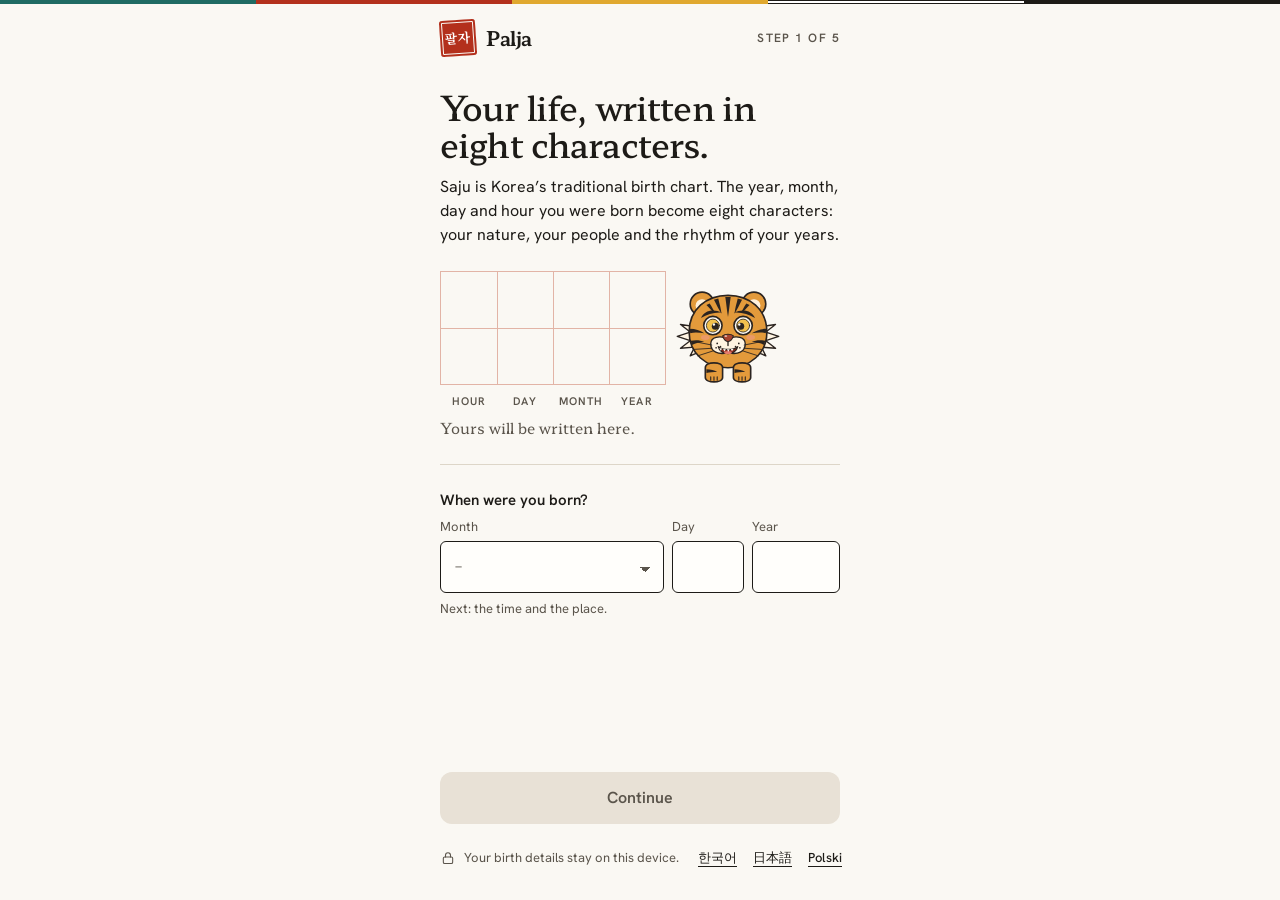
==== app/index.html @ 131ec595 "Build 23db8d4" ====
<!doctype html>
<html lang="en">
  <head>
    <meta charset="UTF-8" />
    <meta name="viewport" content="width=device-width, initial-scale=1.0, viewport-fit=cover" />
    <meta name="theme-color" content="#faf8f3" />
    <meta name="description" content="Your Korean four-pillar birth chart (사주), explained in plain words. Private: it never leaves your device." />
    <link rel="icon" type="image/svg+xml" href="/icon.svg" />
    <link rel="apple-touch-icon" href="/apple-touch-icon.png" />
    <link rel="manifest" href="/manifest.json" />
    <title>Palja</title>
    <script type="module" crossorigin src="/assets/app-F-wM61-y.js"></script>
    <link rel="modulepreload" crossorigin href="/assets/index-CtfxrRYP.js">
    <link rel="modulepreload" crossorigin href="/assets/textZoom-Qe_QjoWQ.js">
    <link rel="stylesheet" crossorigin href="/assets/index-C18VCjMV.css">
    <link rel="stylesheet" crossorigin href="/assets/textZoom-BVEE__nB.css">
  </head>
  <body>
    <div id="root"></div>
  </body>
</html>
---- assets/index-C18VCjMV.css ----
@font-face{font-family:Hahmlet Variable;font-style:normal;font-display:swap;font-weight:100 900;src:url(/assets/hahmlet-2-wght-normal-dvwkzWsk.woff2) format("woff2-variations");unicode-range:U+d723-d728,U+d72a-d733,U+d735-d748,U+d74a-d74f,U+d752-d753,U+d755-d757,U+d75a-d75f,U+d762-d764,U+d766-d768,U+d76a-d76b,U+d76d-d76f,U+d771-d787,U+d789-d78b,U+d78d-d78f,U+d791-d797,U+d79a,U+d79c,U+d79e-d7a3,U+f900-f909,U+f90b-f92e}@font-face{font-family:Hahmlet Variable;font-style:normal;font-display:swap;font-weight:100 900;src:url(/assets/hahmlet-3-wght-normal-DerNkb9i.woff2) format("woff2-variations");unicode-range:U+d679-d68b,U+d68e-d69e,U+d6a0,U+d6a2-d6a7,U+d6a9-d6c3,U+d6c6-d6c7,U+d6c9-d6cb,U+d6cd-d6d3,U+d6d5-d6d6,U+d6d8-d6e3,U+d6e5-d6e7,U+d6e9-d6fb,U+d6fd-d717,U+d719-d71f,U+d721-d722}@font-face{font-family:Hahmlet Variable;font-style:normal;font-display:swap;font-weight:100 900;src:url(/assets/hahmlet-4-wght-normal-BKp5SRSY.woff2) format("woff2-variations");unicode-range:U+d5bc-d5c7,U+d5ca-d5cb,U+d5cd-d5cf,U+d5d1-d5d7,U+d5d9-d5da,U+d5dc,U+d5de-d5e3,U+d5e6-d5e7,U+d5e9-d5eb,U+d5ed-d5f6,U+d5f8,U+d5fa-d5ff,U+d602-d603,U+d605-d607,U+d609-d60f,U+d612-d613,U+d616-d61b,U+d61d-d637,U+d63a-d63b,U+d63d-d63f,U+d641-d647,U+d64a-d64c,U+d64e-d653,U+d656-d657,U+d659-d65b,U+d65d-d666,U+d668,U+d66a-d678}@font-face{font-family:Hahmlet Variable;font-style:normal;font-display:swap;font-weight:100 900;src:url(/assets/hahmlet-5-wght-normal-BYKsVG4a.woff2) format("woff2-variations");unicode-range:U+d507,U+d509-d50b,U+d50d-d513,U+d515-d53b,U+d53e-d53f,U+d541-d543,U+d545-d54c,U+d54e,U+d550,U+d552-d557,U+d55a-d55b,U+d55d-d55f,U+d561-d564,U+d566-d567,U+d56a,U+d56c,U+d56e-d573,U+d576-d577,U+d579-d583,U+d585-d586,U+d58a-d5a4,U+d5a6-d5bb}@font-face{font-family:Hahmlet Variable;font-style:normal;font-display:swap;font-weight:100 900;src:url(/assets/hahmlet-6-wght-normal-T-2DT_xF.woff2) format("woff2-variations");unicode-range:U+d464-d477,U+d47a-d47b,U+d47d-d47f,U+d481-d487,U+d489-d48a,U+d48c,U+d48e-d4e7,U+d4e9-d503,U+d505-d506}@font-face{font-family:Hahmlet Variable;font-style:normal;font-display:swap;font-weight:100 900;src:url(/assets/hahmlet-7-wght-normal-BNYW21md.woff2) format("woff2-variations");unicode-range:U+d3bf-d3c7,U+d3ca-d3cf,U+d3d1-d3eb,U+d3ee-d3ef,U+d3f1-d3f3,U+d3f5-d3fb,U+d3fd-d400,U+d402-d45b,U+d45d-d463}@font-face{font-family:Hahmlet Variable;font-style:normal;font-display:swap;font-weight:100 900;src:url(/assets/hahmlet-8-wght-normal-D4p2pwwk.woff2) format("woff2-variations");unicode-range:U+d2ff,U+d302-d304,U+d306-d30b,U+d30f,U+d311-d313,U+d315-d31b,U+d31e,U+d322-d324,U+d326-d327,U+d32a-d32b,U+d32d-d32f,U+d331-d337,U+d339-d33c,U+d33e-d37b,U+d37e-d37f,U+d381-d383,U+d385-d38b,U+d38e-d390,U+d392-d397,U+d39a-d39b,U+d39d-d39f,U+d3a1-d3a7,U+d3a9-d3aa,U+d3ac,U+d3ae-d3b3,U+d3b5-d3b7,U+d3b9-d3bb,U+d3bd-d3be}@font-face{font-family:Hahmlet Variable;font-style:normal;font-display:swap;font-weight:100 900;src:url(/assets/hahmlet-9-wght-normal-k_Z3DCe7.woff2) format("woff2-variations");unicode-range:U+d257-d27f,U+d281-d29b,U+d29d-d29f,U+d2a1-d2ab,U+d2ad-d2b7,U+d2ba-d2bb,U+d2bd-d2bf,U+d2c1-d2c7,U+d2c9-d2ef,U+d2f2-d2f3,U+d2f5-d2f7,U+d2f9-d2fe}@font-face{font-family:Hahmlet Variable;font-style:normal;font-display:swap;font-weight:100 900;src:url(/assets/hahmlet-10-wght-normal-ByguBLXH.woff2) format("woff2-variations");unicode-range:U+d1b4,U+d1b6-d1f3,U+d1f5-d22b,U+d22e-d22f,U+d231-d233,U+d235-d23b,U+d23d-d240,U+d242-d256}@font-face{font-family:Hahmlet Variable;font-style:normal;font-display:swap;font-weight:100 900;src:url(/assets/hahmlet-11-wght-normal-CjEj-vQC.woff2) format("woff2-variations");unicode-range:U+d105-d12f,U+d132-d133,U+d135-d137,U+d139-d13f,U+d141-d142,U+d144,U+d146-d14b,U+d14e-d14f,U+d151-d153,U+d155-d15b,U+d15e-d187,U+d189-d19f,U+d1a2-d1a3,U+d1a5-d1a7,U+d1a9-d1af,U+d1b2-d1b3}@font-face{font-family:Hahmlet Variable;font-style:normal;font-display:swap;font-weight:100 900;src:url(/assets/hahmlet-12-wght-normal-CMdc4vuV.woff2) format("woff2-variations");unicode-range:U+d04b-d04f,U+d051-d057,U+d059-d06b,U+d06d-d06f,U+d071-d073,U+d075-d07b,U+d07e-d0a3,U+d0a6-d0a7,U+d0a9-d0ab,U+d0ad-d0b3,U+d0b6,U+d0b8,U+d0ba-d0bf,U+d0c2-d0c3,U+d0c5-d0c7,U+d0c9-d0cf,U+d0d2,U+d0d6-d0db,U+d0de-d0df,U+d0e1-d0e3,U+d0e5-d0eb,U+d0ee-d0f0,U+d0f2-d104}@font-face{font-family:Hahmlet Variable;font-style:normal;font-display:swap;font-weight:100 900;src:url(/assets/hahmlet-13-wght-normal-DNAnLK2c.woff2) format("woff2-variations");unicode-range:U+cfa2-cfc3,U+cfc5-cfdf,U+cfe2-cfe3,U+cfe5-cfe7,U+cfe9-cff4,U+cff6-cffb,U+cffd-cfff,U+d001-d003,U+d005-d017,U+d019-d033,U+d036-d037,U+d039-d03b,U+d03d-d04a}@font-face{font-family:Hahmlet Variable;font-style:normal;font-display:swap;font-weight:100 900;src:url(/assets/hahmlet-14-wght-normal-EjstiYC_.woff2) format("woff2-variations");unicode-range:U+cef0-cef3,U+cef6,U+cef9-ceff,U+cf01-cf03,U+cf05-cf07,U+cf09-cf0f,U+cf11-cf12,U+cf14-cf1b,U+cf1d-cf1f,U+cf21-cf2f,U+cf31-cf53,U+cf56-cf57,U+cf59-cf5b,U+cf5d-cf63,U+cf66,U+cf68,U+cf6a-cf6f,U+cf71-cf84,U+cf86-cf8b,U+cf8d-cfa1}@font-face{font-family:Hahmlet Variable;font-style:normal;font-display:swap;font-weight:100 900;src:url(/assets/hahmlet-15-wght-normal-DP61H6Zq.woff2) format("woff2-variations");unicode-range:U+ce3c-ce57,U+ce5a-ce5b,U+ce5d-ce5f,U+ce61-ce67,U+ce6a,U+ce6c,U+ce6e-ce73,U+ce76-ce77,U+ce79-ce7b,U+ce7d-ce83,U+ce85-ce88,U+ce8a-ce8f,U+ce91-ce93,U+ce95-ce97,U+ce99-ce9f,U+cea2,U+cea4-ceab,U+cead-cee3,U+cee6-cee7,U+cee9-ceeb,U+ceed-ceef}@font-face{font-family:Hahmlet Variable;font-style:normal;font-display:swap;font-weight:100 900;src:url(/assets/hahmlet-16-wght-normal-CrYYoKYs.woff2) format("woff2-variations");unicode-range:U+cd92-cd93,U+cd96-cd97,U+cd99-cd9b,U+cd9d-cda3,U+cda6-cda8,U+cdaa-cdaf,U+cdb1-cdc3,U+cdc5-cdcb,U+cdcd-cde7,U+cde9-ce03,U+ce05-ce1f,U+ce22-ce34,U+ce36-ce3b}@font-face{font-family:Hahmlet Variable;font-style:normal;font-display:swap;font-weight:100 900;src:url(/assets/hahmlet-17-wght-normal-q_-CKcx6.woff2) format("woff2-variations");unicode-range:U+ccef-cd07,U+cd0a-cd0b,U+cd0d-cd1a,U+cd1c,U+cd1e-cd2b,U+cd2d-cd5b,U+cd5d-cd77,U+cd79-cd91}@font-face{font-family:Hahmlet Variable;font-style:normal;font-display:swap;font-weight:100 900;src:url(/assets/hahmlet-18-wght-normal-BLCbfjIf.woff2) format("woff2-variations");unicode-range:U+cc3f-cc43,U+cc46-cc47,U+cc49-cc4b,U+cc4d-cc53,U+cc55-cc58,U+cc5a-cc5f,U+cc61-cc97,U+cc9a-cc9b,U+cc9d-cc9f,U+cca1-cca7,U+ccaa,U+ccac,U+ccae-ccb3,U+ccb6-ccb7,U+ccb9-ccbb,U+ccbd-cccf,U+ccd1-cce3,U+cce5-ccee}@font-face{font-family:Hahmlet Variable;font-style:normal;font-display:swap;font-weight:100 900;src:url(/assets/hahmlet-19-wght-normal-DNss3m_s.woff2) format("woff2-variations");unicode-range:U+cb91-cbd3,U+cbd5-cbe3,U+cbe5-cc0b,U+cc0e-cc0f,U+cc11-cc13,U+cc15-cc1b,U+cc1d-cc20,U+cc23-cc27,U+cc2a-cc2b,U+cc2d,U+cc2f,U+cc31-cc37,U+cc3a,U+cc3c}@font-face{font-family:Hahmlet Variable;font-style:normal;font-display:swap;font-weight:100 900;src:url(/assets/hahmlet-20-wght-normal-BoeyyDt5.woff2) format("woff2-variations");unicode-range:U+caf4-cb47,U+cb4a-cb90}@font-face{font-family:Hahmlet Variable;font-style:normal;font-display:swap;font-weight:100 900;src:url(/assets/hahmlet-21-wght-normal-BmuxceT0.woff2) format("woff2-variations");unicode-range:U+ca4a-ca4b,U+ca4e-ca4f,U+ca51-ca53,U+ca55-ca5b,U+ca5d-ca60,U+ca62-ca83,U+ca85-cabb,U+cabe-cabf,U+cac1-cac3,U+cac5-cacb,U+cacd-cad0,U+cad2,U+cad4-cad8,U+cada-caf3}@font-face{font-family:Hahmlet Variable;font-style:normal;font-display:swap;font-weight:100 900;src:url(/assets/hahmlet-22-wght-normal-DK2iRHut.woff2) format("woff2-variations");unicode-range:U+c996-c997,U+c99a-c99c,U+c99e-c9bf,U+c9c2-c9c3,U+c9c5-c9c7,U+c9c9-c9cf,U+c9d2,U+c9d4,U+c9d7-c9d8,U+c9db,U+c9de-c9df,U+c9e1-c9e3,U+c9e5-c9e6,U+c9e8-c9eb,U+c9ee-c9f0,U+c9f2-c9f7,U+c9f9-ca0b,U+ca0d-ca28,U+ca2a-ca49}@font-face{font-family:Hahmlet Variable;font-style:normal;font-display:swap;font-weight:100 900;src:url(/assets/hahmlet-23-wght-normal-BndvK2bW.woff2) format("woff2-variations");unicode-range:U+c8e9-c8f4,U+c8f6-c8fb,U+c8fe-c8ff,U+c901-c903,U+c905-c90b,U+c90e-c910,U+c912-c917,U+c919-c92b,U+c92d-c94f,U+c951-c953,U+c955-c96b,U+c96d-c973,U+c975-c987,U+c98a-c98b,U+c98d-c98f,U+c991-c995}@font-face{font-family:Hahmlet Variable;font-style:normal;font-display:swap;font-weight:100 900;src:url(/assets/hahmlet-24-wght-normal-BQ8epJJo.woff2) format("woff2-variations");unicode-range:U+c841-c84b,U+c84d-c86f,U+c872-c873,U+c875-c877,U+c879-c87f,U+c882-c884,U+c887-c88a,U+c88d-c8c3,U+c8c5-c8df,U+c8e1-c8e8}@font-face{font-family:Hahmlet Variable;font-style:normal;font-display:swap;font-weight:100 900;src:url(/assets/hahmlet-25-wght-normal-CNAf6qbj.woff2) format("woff2-variations");unicode-range:U+c779-c77b,U+c77e-c782,U+c786,U+c78b,U+c78d,U+c78f,U+c792-c793,U+c795,U+c797,U+c799-c79f,U+c7a2,U+c7a7-c7ab,U+c7ae-c7bb,U+c7bd-c7c0,U+c7c2-c7c7,U+c7c9-c7dc,U+c7de-c7ff,U+c802-c803,U+c805-c807,U+c809,U+c80b-c80f,U+c812,U+c814,U+c817-c81b,U+c81e-c81f,U+c821-c823,U+c825-c82e,U+c830-c837,U+c839-c83b,U+c83d-c840}@font-face{font-family:Hahmlet Variable;font-style:normal;font-display:swap;font-weight:100 900;src:url(/assets/hahmlet-26-wght-normal-CSA0MQ0M.woff2) format("woff2-variations");unicode-range:U+c6bb-c6bf,U+c6c2,U+c6c4,U+c6c6-c6cb,U+c6ce-c6cf,U+c6d1-c6d3,U+c6d5-c6db,U+c6dd-c6df,U+c6e1-c6e7,U+c6e9-c6eb,U+c6ed-c6ef,U+c6f1-c6f8,U+c6fa-c703,U+c705-c707,U+c709-c70b,U+c70d-c716,U+c718,U+c71a-c71f,U+c722-c723,U+c725-c727,U+c729-c734,U+c736-c73b,U+c73e-c73f,U+c741-c743,U+c745-c74b,U+c74e-c750,U+c752-c757,U+c759-c773,U+c776-c777}@font-face{font-family:Hahmlet Variable;font-style:normal;font-display:swap;font-weight:100 900;src:url(/assets/hahmlet-27-wght-normal-e6T0NXEY.woff2) format("woff2-variations");unicode-range:U+c5f5-c5fb,U+c5fe,U+c602-c605,U+c607,U+c609-c60f,U+c611-c61a,U+c61c-c623,U+c626-c627,U+c629-c62b,U+c62d,U+c62f-c632,U+c636,U+c638,U+c63a-c63f,U+c642-c643,U+c645-c647,U+c649-c652,U+c656-c65b,U+c65d-c65f,U+c661-c663,U+c665-c677,U+c679-c67b,U+c67d-c693,U+c696-c697,U+c699-c69b,U+c69d-c6a3,U+c6a6,U+c6a8,U+c6aa-c6af,U+c6b2-c6b3,U+c6b5-c6b7,U+c6b9-c6ba}@font-face{font-family:Hahmlet Variable;font-style:normal;font-display:swap;font-weight:100 900;src:url(/assets/hahmlet-28-wght-normal-N0hS2Rna.woff2) format("woff2-variations");unicode-range:U+c517-c527,U+c52a-c52b,U+c52d-c52f,U+c531-c538,U+c53a,U+c53c,U+c53e-c543,U+c546-c547,U+c54b,U+c54d-c552,U+c556,U+c55a-c55b,U+c55d,U+c55f,U+c562-c563,U+c565-c567,U+c569-c56f,U+c572,U+c574,U+c576-c57b,U+c57e-c57f,U+c581-c583,U+c585-c586,U+c588-c58b,U+c58e,U+c590,U+c592-c596,U+c599-c5b3,U+c5b6-c5b7,U+c5ba,U+c5be-c5c3,U+c5ca-c5cb,U+c5cd,U+c5cf,U+c5d2-c5d3,U+c5d5-c5d7,U+c5d9-c5df,U+c5e1-c5e2,U+c5e4,U+c5e6-c5eb,U+c5ef,U+c5f1-c5f3}@font-face{font-family:Hahmlet Variable;font-style:normal;font-display:swap;font-weight:100 900;src:url(/assets/hahmlet-29-wght-normal-DylLelti.woff2) format("woff2-variations");unicode-range:U+c475-c4ef,U+c4f2-c4f3,U+c4f5-c4f7,U+c4f9-c4ff,U+c502-c50b,U+c50d-c516}@font-face{font-family:Hahmlet Variable;font-style:normal;font-display:swap;font-weight:100 900;src:url(/assets/hahmlet-30-wght-normal-BrB5DUXj.woff2) format("woff2-variations");unicode-range:U+c3d0-c3d7,U+c3da-c3db,U+c3dd-c3de,U+c3e1-c3ec,U+c3ee-c3f3,U+c3f5-c42b,U+c42d-c463,U+c466-c474}@font-face{font-family:Hahmlet Variable;font-style:normal;font-display:swap;font-weight:100 900;src:url(/assets/hahmlet-31-wght-normal-Bg0yKvEj.woff2) format("woff2-variations");unicode-range:U+c32b-c367,U+c36a-c36b,U+c36d-c36f,U+c371-c377,U+c37a-c37b,U+c37e-c383,U+c385-c387,U+c389-c3cf}@font-face{font-family:Hahmlet Variable;font-style:normal;font-display:swap;font-weight:100 900;src:url(/assets/hahmlet-32-wght-normal-b2_WM187.woff2) format("woff2-variations");unicode-range:U+c26a-c26b,U+c26d-c26f,U+c271-c273,U+c275-c27b,U+c27e-c287,U+c289-c28f,U+c291-c297,U+c299-c29a,U+c29c-c2a3,U+c2a5-c2a7,U+c2a9-c2ab,U+c2ad-c2b3,U+c2b6,U+c2b8,U+c2ba-c2bb,U+c2bd-c2db,U+c2de-c2df,U+c2e1-c2e2,U+c2e5-c2ea,U+c2ee,U+c2f0,U+c2f2-c2f5,U+c2f7,U+c2fa-c2fb,U+c2fd-c2ff,U+c301-c307,U+c309-c30c,U+c30e-c312,U+c315-c323,U+c325-c328,U+c32a}@font-face{font-family:Hahmlet Variable;font-style:normal;font-display:swap;font-weight:100 900;src:url(/assets/hahmlet-33-wght-normal-BIv3pFrf.woff2) format("woff2-variations");unicode-range:U+c1bc-c1c3,U+c1c5-c1df,U+c1e1-c1fb,U+c1fd-c203,U+c205-c20c,U+c20e,U+c210-c217,U+c21a-c21b,U+c21d-c21e,U+c221-c227,U+c229-c22a,U+c22c,U+c22e,U+c230,U+c233-c24f,U+c251-c257,U+c259-c269}@font-face{font-family:Hahmlet Variable;font-style:normal;font-display:swap;font-weight:100 900;src:url(/assets/hahmlet-34-wght-normal-zZwlEyRN.woff2) format("woff2-variations");unicode-range:U+c101-c11b,U+c11f,U+c121-c123,U+c125-c12b,U+c12e,U+c132-c137,U+c13a-c13b,U+c13d-c13f,U+c141-c147,U+c14a,U+c14c-c153,U+c155-c157,U+c159-c15b,U+c15d-c166,U+c169-c16f,U+c171-c177,U+c179-c18b,U+c18e-c18f,U+c191-c193,U+c195-c19b,U+c19d-c19e,U+c1a0,U+c1a2-c1a4,U+c1a6-c1bb}@font-face{font-family:Hahmlet Variable;font-style:normal;font-display:swap;font-weight:100 900;src:url(/assets/hahmlet-35-wght-normal-BJ5oj5Ee.woff2) format("woff2-variations");unicode-range:U+c049-c057,U+c059-c05b,U+c05d-c05f,U+c061-c067,U+c069-c08f,U+c091-c0ab,U+c0ae-c0af,U+c0b1-c0b3,U+c0b5,U+c0b7-c0bb,U+c0be,U+c0c2-c0c7,U+c0ca-c0cb,U+c0cd-c0cf,U+c0d1-c0d7,U+c0d9-c0da,U+c0dc,U+c0de-c0e3,U+c0e5-c0eb,U+c0ed-c0f3,U+c0f6,U+c0f8,U+c0fa-c0ff}@font-face{font-family:Hahmlet Variable;font-style:normal;font-display:swap;font-weight:100 900;src:url(/assets/hahmlet-36-wght-normal-B3AtvpEN.woff2) format("woff2-variations");unicode-range:U+bfa7-bfaf,U+bfb1-bfc4,U+bfc6-bfcb,U+bfce-bfcf,U+bfd1-bfd3,U+bfd5-bfdb,U+bfdd-c048}@font-face{font-family:Hahmlet Variable;font-style:normal;font-display:swap;font-weight:100 900;src:url(/assets/hahmlet-37-wght-normal-l-dyPZZv.woff2) format("woff2-variations");unicode-range:U+bf07,U+bf09-bf3f,U+bf41-bf4f,U+bf52-bf54,U+bf56-bfa6}@font-face{font-family:Hahmlet Variable;font-style:normal;font-display:swap;font-weight:100 900;src:url(/assets/hahmlet-38-wght-normal-Dwkcn5Cp.woff2) format("woff2-variations");unicode-range:U+be56,U+be58,U+be5c-be5f,U+be62-be63,U+be65-be67,U+be69-be74,U+be76-be7b,U+be7e-be7f,U+be81-be8e,U+be90,U+be92-bea7,U+bea9-becf,U+bed2-bed3,U+bed5-bed6,U+bed9-bee3,U+bee6-bf06}@font-face{font-family:Hahmlet Variable;font-style:normal;font-display:swap;font-weight:100 900;src:url(/assets/hahmlet-39-wght-normal-CGkgidyS.woff2) format("woff2-variations");unicode-range:U+bdb0-bdd3,U+bdd5-bdef,U+bdf1-be0b,U+be0d-be0f,U+be11-be13,U+be15-be43,U+be46-be47,U+be49-be4b,U+be4d-be53}@font-face{font-family:Hahmlet Variable;font-style:normal;font-display:swap;font-weight:100 900;src:url(/assets/hahmlet-40-wght-normal-BAqIE5B7.woff2) format("woff2-variations");unicode-range:U+bd03,U+bd06,U+bd08,U+bd0a-bd0f,U+bd11-bd22,U+bd25-bd47,U+bd49-bd58,U+bd5a-bd7f,U+bd82-bd83,U+bd85-bd87,U+bd8a-bd8f,U+bd91-bd92,U+bd94,U+bd96-bd98,U+bd9a-bdaf}@font-face{font-family:Hahmlet Variable;font-style:normal;font-display:swap;font-weight:100 900;src:url(/assets/hahmlet-41-wght-normal-YYDavDas.woff2) format("woff2-variations");unicode-range:U+bc4e-bc83,U+bc86-bc87,U+bc89-bc8b,U+bc8d-bc93,U+bc96,U+bc98,U+bc9b-bc9f,U+bca2-bca3,U+bca5-bca7,U+bca9-bcb2,U+bcb4-bcbb,U+bcbe-bcbf,U+bcc1-bcc3,U+bcc5-bccc,U+bcce-bcd0,U+bcd2-bcd4,U+bcd6-bcf3,U+bcf7,U+bcf9-bcfb,U+bcfd-bd02}@font-face{font-family:Hahmlet Variable;font-style:normal;font-display:swap;font-weight:100 900;src:url(/assets/hahmlet-42-wght-normal-CGUNtRdl.woff2) format("woff2-variations");unicode-range:U+bb90-bba3,U+bba5-bbab,U+bbad-bbbf,U+bbc1-bbf7,U+bbfa-bbfb,U+bbfd-bbfe,U+bc01-bc07,U+bc09-bc0a,U+bc0e,U+bc10,U+bc12-bc13,U+bc17,U+bc19-bc1a,U+bc1e,U+bc20-bc23,U+bc26,U+bc28,U+bc2a-bc2c,U+bc2e-bc2f,U+bc32-bc33,U+bc35-bc37,U+bc39-bc3f,U+bc41-bc42,U+bc44,U+bc46-bc48,U+bc4a-bc4d}@font-face{font-family:Hahmlet Variable;font-style:normal;font-display:swap;font-weight:100 900;src:url(/assets/hahmlet-43-wght-normal-BMDozne9.woff2) format("woff2-variations");unicode-range:U+bae6-bafb,U+bafd-bb17,U+bb19-bb33,U+bb37,U+bb39-bb3a,U+bb3d-bb43,U+bb45-bb46,U+bb48,U+bb4a-bb4f,U+bb51-bb53,U+bb55-bb57,U+bb59-bb62,U+bb64-bb8f}@font-face{font-family:Hahmlet Variable;font-style:normal;font-display:swap;font-weight:100 900;src:url(/assets/hahmlet-44-wght-normal-DzYH5GfT.woff2) format("woff2-variations");unicode-range:U+ba30-ba37,U+ba3a-ba3b,U+ba3d-ba3f,U+ba41-ba47,U+ba49-ba4a,U+ba4c,U+ba4e-ba53,U+ba56-ba57,U+ba59-ba5b,U+ba5d-ba63,U+ba65-ba66,U+ba68-ba6f,U+ba71-ba73,U+ba75-ba77,U+ba79-ba84,U+ba86,U+ba88-baa7,U+baaa,U+baad-baaf,U+bab1-bab7,U+baba,U+babc,U+babe-bae5}@font-face{font-family:Hahmlet Variable;font-style:normal;font-display:swap;font-weight:100 900;src:url(/assets/hahmlet-45-wght-normal-DG7HikrP.woff2) format("woff2-variations");unicode-range:U+b96e-b973,U+b976-b977,U+b979-b97b,U+b97d-b983,U+b986,U+b988,U+b98a-b98d,U+b98f-b9ab,U+b9ae-b9af,U+b9b1-b9b3,U+b9b5-b9bb,U+b9be,U+b9c0,U+b9c2-b9c7,U+b9ca-b9cb,U+b9cd,U+b9d2-b9d7,U+b9da,U+b9dc,U+b9df-b9e0,U+b9e2,U+b9e6-b9e7,U+b9e9-b9f3,U+b9f6,U+b9f8,U+b9fb-ba2f}@font-face{font-family:Hahmlet Variable;font-style:normal;font-display:swap;font-weight:100 900;src:url(/assets/hahmlet-46-wght-normal-DHGnex_8.woff2) format("woff2-variations");unicode-range:U+b8bf-b8cb,U+b8cd-b8e0,U+b8e2-b8e7,U+b8ea-b8eb,U+b8ed-b8ef,U+b8f1-b8f7,U+b8fa,U+b8fc,U+b8fe-b903,U+b905-b917,U+b919-b91f,U+b921-b93b,U+b93d-b957,U+b95a-b95b,U+b95d-b95f,U+b961-b967,U+b969-b96c}@font-face{font-family:Hahmlet Variable;font-style:normal;font-display:swap;font-weight:100 900;src:url(/assets/hahmlet-47-wght-normal-BKmuK3ka.woff2) format("woff2-variations");unicode-range:U+b80d-b80f,U+b811-b817,U+b81a,U+b81c-b823,U+b826-b827,U+b829-b82b,U+b82d-b833,U+b836,U+b83a-b83f,U+b841-b85b,U+b85e-b85f,U+b861-b863,U+b865-b86b,U+b86e,U+b870,U+b872-b8af,U+b8b1-b8be}@font-face{font-family:Hahmlet Variable;font-style:normal;font-display:swap;font-weight:100 900;src:url(/assets/hahmlet-48-wght-normal-w3rH95Sa.woff2) format("woff2-variations");unicode-range:U+b74d-b75f,U+b761-b763,U+b765-b774,U+b776-b77b,U+b77e-b77f,U+b781-b783,U+b785-b78b,U+b78e,U+b792-b796,U+b79a-b79b,U+b79d-b7a7,U+b7aa,U+b7ae-b7b3,U+b7b6-b7c8,U+b7ca-b7eb,U+b7ee-b7ef,U+b7f1-b7f3,U+b7f5-b7fb,U+b7fe,U+b802-b806,U+b80a-b80b}@font-face{font-family:Hahmlet Variable;font-style:normal;font-display:swap;font-weight:100 900;src:url(/assets/hahmlet-49-wght-normal-428PZnSa.woff2) format("woff2-variations");unicode-range:U+b6a7-b6aa,U+b6ac-b6b0,U+b6b2-b6ef,U+b6f1-b727,U+b72a-b72b,U+b72d-b72e,U+b731-b737,U+b739-b73a,U+b73c-b743,U+b745-b74c}@font-face{font-family:Hahmlet Variable;font-style:normal;font-display:swap;font-weight:100 900;src:url(/assets/hahmlet-50-wght-normal-gSQxxw0I.woff2) format("woff2-variations");unicode-range:U+b605-b60f,U+b612-b617,U+b619-b624,U+b626-b69b,U+b69e-b6a3,U+b6a5-b6a6}@font-face{font-family:Hahmlet Variable;font-style:normal;font-display:swap;font-weight:100 900;src:url(/assets/hahmlet-51-wght-normal-BG1P9LkE.woff2) format("woff2-variations");unicode-range:U+b55f,U+b562-b583,U+b585-b59f,U+b5a2-b5a3,U+b5a5-b5a7,U+b5a9-b5b2,U+b5b5-b5ba,U+b5bd-b604}@font-face{font-family:Hahmlet Variable;font-style:normal;font-display:swap;font-weight:100 900;src:url(/assets/hahmlet-52-wght-normal-DcVIWChE.woff2) format("woff2-variations");unicode-range:U+b4a5-b4b6,U+b4b8-b4bf,U+b4c1-b4c7,U+b4c9-b4db,U+b4de-b4df,U+b4e1-b4e2,U+b4e5-b4eb,U+b4ee,U+b4f0,U+b4f2-b513,U+b516-b517,U+b519-b51a,U+b51d-b523,U+b526,U+b528,U+b52b-b52f,U+b532-b533,U+b535-b537,U+b539-b53f,U+b541-b544,U+b546-b54b,U+b54d-b54f,U+b551-b55b,U+b55d-b55e}@font-face{font-family:Hahmlet Variable;font-style:normal;font-display:swap;font-weight:100 900;src:url(/assets/hahmlet-53-wght-normal-BIb8pOoO.woff2) format("woff2-variations");unicode-range:U+b3f8-b3fb,U+b3fd-b40f,U+b411-b417,U+b419-b41b,U+b41d-b41f,U+b421-b427,U+b42a-b42b,U+b42d-b44f,U+b452-b453,U+b455-b457,U+b459-b45f,U+b462-b464,U+b466-b46b,U+b46d-b47f,U+b481-b4a3}@font-face{font-family:Hahmlet Variable;font-style:normal;font-display:swap;font-weight:100 900;src:url(/assets/hahmlet-54-wght-normal-DW7-QG1U.woff2) format("woff2-variations");unicode-range:U+b342-b353,U+b356-b357,U+b359-b35b,U+b35d-b35e,U+b360-b363,U+b366,U+b368,U+b36a-b36d,U+b36f,U+b372-b373,U+b375-b377,U+b379-b37f,U+b381-b382,U+b384,U+b386-b38b,U+b38d-b3c3,U+b3c6-b3c7,U+b3c9-b3ca,U+b3cd-b3d3,U+b3d6,U+b3d8,U+b3da-b3f7}@font-face{font-family:Hahmlet Variable;font-style:normal;font-display:swap;font-weight:100 900;src:url(/assets/hahmlet-55-wght-normal-CwdkrpUd.woff2) format("woff2-variations");unicode-range:U+b27c-b283,U+b285-b28f,U+b292-b293,U+b295-b297,U+b29a-b29f,U+b2a1-b2a4,U+b2a7-b2a9,U+b2ab,U+b2ad-b2c7,U+b2ca-b2cb,U+b2cd-b2cf,U+b2d1-b2d7,U+b2da,U+b2dc,U+b2de-b2e3,U+b2e7,U+b2e9-b2ea,U+b2ef-b2f3,U+b2f6,U+b2f8,U+b2fa-b2fb,U+b2fd-b2fe,U+b302-b303,U+b305-b307,U+b309-b30f,U+b312,U+b316-b31b,U+b31d-b341}@font-face{font-family:Hahmlet Variable;font-style:normal;font-display:swap;font-weight:100 900;src:url(/assets/hahmlet-56-wght-normal-CG8i2wXG.woff2) format("woff2-variations");unicode-range:U+b1d6-b1e7,U+b1e9-b1fc,U+b1fe-b203,U+b206-b207,U+b209-b20b,U+b20d-b213,U+b216-b21f,U+b221-b257,U+b259-b273,U+b275-b27b}@font-face{font-family:Hahmlet Variable;font-style:normal;font-display:swap;font-weight:100 900;src:url(/assets/hahmlet-57-wght-normal-CknrACs1.woff2) format("woff2-variations");unicode-range:U+b120-b122,U+b126-b127,U+b129-b12b,U+b12d-b133,U+b136,U+b138,U+b13a-b13f,U+b142-b143,U+b145-b14f,U+b151-b153,U+b156-b157,U+b159-b177,U+b17a-b17b,U+b17d-b17f,U+b181-b187,U+b189-b18c,U+b18e-b191,U+b195-b1a7,U+b1a9-b1cb,U+b1cd-b1d5}@font-face{font-family:Hahmlet Variable;font-style:normal;font-display:swap;font-weight:100 900;src:url(/assets/hahmlet-58-wght-normal-CPBHmzEZ.woff2) format("woff2-variations");unicode-range:U+b05f-b07b,U+b07e-b07f,U+b081-b083,U+b085-b08b,U+b08d-b097,U+b09b,U+b09d-b09f,U+b0a2-b0a7,U+b0aa,U+b0b0,U+b0b2,U+b0b6-b0b7,U+b0b9-b0bb,U+b0bd-b0c3,U+b0c6-b0c7,U+b0ca-b0cf,U+b0d1-b0df,U+b0e1-b0e4,U+b0e6-b107,U+b10a-b10b,U+b10d-b10f,U+b111-b112,U+b114-b117,U+b119-b11a,U+b11c-b11f}@font-face{font-family:Hahmlet Variable;font-style:normal;font-display:swap;font-weight:100 900;src:url(/assets/hahmlet-59-wght-normal-ULTQbdBU.woff2) format("woff2-variations");unicode-range:U+afac-afb7,U+afba-afbb,U+afbd-afbf,U+afc1-afc6,U+afca-afcc,U+afce-afd3,U+afd5-afe7,U+afe9-afef,U+aff1-b00b,U+b00d-b00f,U+b011-b013,U+b015-b01b,U+b01d-b027,U+b029-b043,U+b045-b047,U+b049,U+b04b,U+b04d-b052,U+b055-b056,U+b058-b05c,U+b05e}@font-face{font-family:Hahmlet Variable;font-style:normal;font-display:swap;font-weight:100 900;src:url(/assets/hahmlet-60-wght-normal-BAXe02Jg.woff2) format("woff2-variations");unicode-range:U+af03-af07,U+af09-af2b,U+af2e-af33,U+af35-af3b,U+af3e-af40,U+af44-af47,U+af4a-af5c,U+af5e-af63,U+af65-af7f,U+af81-afab}@font-face{font-family:Hahmlet Variable;font-style:normal;font-display:swap;font-weight:100 900;src:url(/assets/hahmlet-61-wght-normal-DdBeIQ_Y.woff2) format("woff2-variations");unicode-range:U+ae56-ae5b,U+ae5e-ae60,U+ae62-ae64,U+ae66-ae67,U+ae69-ae6b,U+ae6d-ae83,U+ae85-aebb,U+aebf,U+aec1-aec3,U+aec5-aecb,U+aece,U+aed0,U+aed2-aed7,U+aed9-aef3,U+aef5-af02}@font-face{font-family:Hahmlet Variable;font-style:normal;font-display:swap;font-weight:100 900;src:url(/assets/hahmlet-62-wght-normal-CGWMlRoh.woff2) format("woff2-variations");unicode-range:U+ad9c-ada3,U+ada5-adbf,U+adc1-adc3,U+adc5-adc7,U+adc9-add2,U+add4-addb,U+addd-addf,U+ade1-ade3,U+ade5-adf7,U+adfa-adfb,U+adfd-adff,U+ae02-ae07,U+ae0a,U+ae0c,U+ae0e-ae13,U+ae15-ae2f,U+ae31-ae33,U+ae35-ae37,U+ae39-ae3f,U+ae42,U+ae44,U+ae46-ae49,U+ae4b,U+ae4f,U+ae51-ae53,U+ae55}@font-face{font-family:Hahmlet Variable;font-style:normal;font-display:swap;font-weight:100 900;src:url(/assets/hahmlet-63-wght-normal-C_nJmQxu.woff2) format("woff2-variations");unicode-range:U+ace2-ace3,U+ace5-ace6,U+ace9-acef,U+acf2,U+acf4,U+acf7-acfb,U+acfe-acff,U+ad01-ad03,U+ad05-ad0b,U+ad0d-ad10,U+ad12-ad1b,U+ad1d-ad33,U+ad35-ad48,U+ad4a-ad4f,U+ad51-ad6b,U+ad6e-ad6f,U+ad71-ad72,U+ad77-ad7c,U+ad7e,U+ad80,U+ad82-ad87,U+ad89-ad8b,U+ad8d-ad8f,U+ad91-ad9b}@font-face{font-family:Hahmlet Variable;font-style:normal;font-display:swap;font-weight:100 900;src:url(/assets/hahmlet-64-wght-normal-B97-Vdnv.woff2) format("woff2-variations");unicode-range:U+ac25-ac2c,U+ac2e,U+ac30,U+ac32-ac37,U+ac39-ac3f,U+ac41-ac4c,U+ac4e-ac6f,U+ac72-ac73,U+ac75-ac76,U+ac79-ac7f,U+ac82,U+ac84-ac88,U+ac8a-ac8b,U+ac8d-ac8f,U+ac91-ac93,U+ac95-ac9b,U+ac9d-ac9e,U+aca1-aca7,U+acab,U+acad-acaf,U+acb1-acb7,U+acba-acbb,U+acbe-acc0,U+acc2-acc3,U+acc5-acdf}@font-face{font-family:Hahmlet Variable;font-style:normal;font-display:swap;font-weight:100 900;src:url(/assets/hahmlet-65-wght-normal-pdvf8tol.woff2) format("woff2-variations");unicode-range:U+99df,U+99ed,U+99f1,U+99ff,U+9a01,U+9a08,U+9a0e-9a0f,U+9a19,U+9a2b,U+9a30,U+9a36-9a37,U+9a40,U+9a43,U+9a45,U+9a4d,U+9a55,U+9a57,U+9a5a-9a5b,U+9a5f,U+9a62,U+9a65,U+9a69-9a6a,U+9aa8,U+9ab8,U+9ad3,U+9ae5,U+9aee,U+9b1a,U+9b27,U+9b2a,U+9b31,U+9b3c,U+9b41-9b45,U+9b4f,U+9b54,U+9b5a,U+9b6f,U+9b8e,U+9b91,U+9b9f,U+9bab,U+9bae,U+9bc9,U+9bd6,U+9be4,U+9be8,U+9c0d,U+9c10,U+9c12,U+9c15,U+9c25,U+9c32,U+9c3b,U+9c47,U+9c49,U+9c57,U+9ce5,U+9ce7,U+9ce9,U+9cf3-9cf4,U+9cf6,U+9d09,U+9d1b,U+9d26,U+9d28,U+9d3b,U+9d51,U+9d5d,U+9d60-9d61,U+9d6c,U+9d72,U+9da9,U+9daf,U+9db4,U+9dc4,U+9dd7,U+9df2,U+9df8-9dfa,U+9e1a,U+9e1e,U+9e75,U+9e79,U+9e7d,U+9e7f,U+9e92-9e93,U+9e97,U+9e9d,U+9e9f,U+9ea5,U+9eb4-9eb5,U+9ebb,U+9ebe,U+9ec3,U+9ecd-9ece,U+9ed4,U+9ed8,U+9edb-9edc,U+9ede,U+9ee8,U+9ef4,U+9f07-9f08,U+9f0e,U+9f13,U+9f20,U+9f3b,U+9f4a-9f4b,U+9f4e,U+9f52,U+9f5f,U+9f61,U+9f67,U+9f6a,U+9f6c,U+9f77,U+9f8d,U+9f90,U+9f95,U+9f9c,U+ac02-ac03,U+ac05-ac06,U+ac09-ac0f,U+ac17-ac18,U+ac1b,U+ac1e-ac1f,U+ac21-ac23}@font-face{font-family:Hahmlet Variable;font-style:normal;font-display:swap;font-weight:100 900;src:url(/assets/hahmlet-94-wght-normal-Cm1YbUHc.woff2) format("woff2-variations");unicode-range:U+3136,U+3138,U+313a-3140,U+3143-3144,U+3150,U+3152,U+3154-3156,U+3158-315b,U+315d-315f,U+3162,U+3164-318c,U+318e,U+3200-321b,U+3231,U+3239,U+3251-325a,U+3260-327b,U+327e-327f,U+328a-3290,U+3294,U+329e,U+32a5,U+3380-3384,U+3388-338b}@font-face{font-family:Hahmlet Variable;font-style:normal;font-display:swap;font-weight:100 900;src:url([data-uri]) format("woff2-variations");unicode-range:U+2f7d,U+2f7f-2f8b,U+2f8e-2f90,U+2f92-2f97,U+2f99-2fa0,U+2fa2-2fa3,U+2fa5-2fa9,U+2fac-2fb1,U+2fb3-2fbc,U+2fc1-2fca,U+2fcd-2fd4,U+3003,U+3012-3019,U+301c,U+301e-3020,U+3036,U+3041,U+3043,U+3045,U+3047,U+3049,U+304e,U+3050,U+3052,U+3056,U+305a,U+305c,U+305e,U+3062,U+3065,U+306c,U+3070-307d,U+3080,U+3085,U+3087,U+308e,U+3090-3091,U+30a1,U+30a5,U+30a9,U+30ae,U+30b1-30b2,U+30b4,U+30b6,U+30bc-30be,U+30c2,U+30c5,U+30cc,U+30d2,U+30d4,U+30d8-30dd,U+30e4,U+30e6,U+30e8,U+30ee,U+30f0-30f2,U+30f4-30f6,U+3133,U+3135}@font-face{font-family:Hahmlet Variable;font-style:normal;font-display:swap;font-weight:100 900;src:url([data-uri]) format("woff2-variations");unicode-range:U+2541-254b,U+25a4-25a9,U+25b1,U+25b5,U+25b9,U+25bf,U+25c1,U+25c3,U+25c9-25ca,U+25cc,U+25ce,U+25d0-25d1,U+25e6,U+25ef,U+260f,U+261d,U+261f,U+262f,U+2660,U+2664,U+2667-2669,U+266d,U+266f,U+2716,U+271a,U+273d,U+2756,U+2776-277f,U+278a-2793,U+2963,U+2965,U+2ac5-2ac6,U+2acb-2acc,U+2f00,U+2f04,U+2f06,U+2f08,U+2f0a-2f0b,U+2f11-2f12,U+2f14,U+2f17-2f18,U+2f1c-2f1d,U+2f1f-2f20,U+2f23-2f26,U+2f28-2f29,U+2f2b,U+2f2d,U+2f2f-2f32,U+2f38,U+2f3c-2f40,U+2f42-2f4c,U+2f4f-2f52,U+2f54-2f58,U+2f5a-2f66,U+2f69-2f70,U+2f72-2f76,U+2f78,U+2f7a-2f7c}@font-face{font-family:Hahmlet Variable;font-style:normal;font-display:swap;font-weight:100 900;src:url(/assets/hahmlet-98-wght-normal-B0kPf6_M.woff2) format("woff2-variations");unicode-range:U+215b-215e,U+2162-2169,U+2170-2179,U+2195-2199,U+21b0-21b4,U+21bc,U+21c0,U+21c4-21c5,U+21cd,U+21cf-21d4,U+21e0-21e3,U+21e6-21e9,U+2200,U+2202-2203,U+2206-2209,U+220b-220c,U+220f,U+2211,U+2213,U+221a,U+221d-2220,U+2222,U+2225-2227,U+2229-222c,U+222e,U+2234-2237,U+223d,U+2243,U+2245,U+2248,U+2250-2253,U+225a,U+2260-2262,U+2264-2267,U+226a-226b,U+226e-2273,U+2276-2277,U+2279-227b,U+2280-2287,U+228a-228b,U+2295-2297,U+22a3-22a5,U+22bb-22bc,U+22ce-22cf,U+22da-22db,U+22ee-22ef,U+2306,U+2312,U+2314,U+2467-2478}@font-face{font-family:Hahmlet Variable;font-style:normal;font-display:swap;font-weight:100 900;src:url(/assets/hahmlet-99-wght-normal-Cz5hGCM4.woff2) format("woff2-variations");unicode-range:U+81-82,U+84,U+a2-a5,U+a7-a8,U+aa,U+ac-ad,U+b1-b3,U+b6,U+b8-ba,U+bc-be,U+c0,U+c2,U+c6-cb,U+ce-d0,U+d4,U+d8-d9,U+db-dc,U+de-df,U+e6,U+eb,U+ee-f0,U+f4,U+f7-f9,U+fb,U+fe-ff,U+111,U+126-127,U+132-133,U+138,U+13f-142,U+149-14b,U+152-153,U+166-167,U+2bc,U+2c7,U+2d0,U+2d8-2d9,U+2db-2dd,U+391-394,U+396-3a1,U+3a3-3a9,U+3b2-3b6,U+3b8,U+3bc,U+3be-3c1,U+3c3-3c9,U+2010,U+2015-2016,U+2018-2019,U+201b,U+201f-2021,U+2025,U+2030,U+2033-2036,U+203c,U+203e,U+2042,U+2074,U+207a-207f,U+2081-2084,U+2109,U+2113,U+2116,U+2121,U+2126,U+212b,U+2153-2154}@font-face{font-family:Hahmlet Variable;font-style:normal;font-display:swap;font-weight:100 900;src:url(/assets/hahmlet-100-wght-normal-BfXYqq7Q.woff2) format("woff2-variations");unicode-range:U+e8,U+2da,U+2160,U+2194,U+3054,U+3058,U+306d,U+3086,U+308d,U+30ac,U+30bb,U+30c4,U+30cd-30ce,U+30e2,U+3132,U+3146,U+3149,U+339d,U+4e3b,U+4f0a,U+4fdd,U+4fe1,U+5409,U+540c,U+5834,U+592a-592b,U+5b9a,U+5dde,U+5e0c,U+5e73,U+5f0f,U+60f3,U+653f,U+661f,U+662f,U+667a,U+683c,U+6b4c,U+6c11,U+767c,U+76ee,U+76f4,U+77f3,U+79d1,U+7a7a,U+7b2c,U+7d22,U+8207,U+8a00,U+8a71,U+9280,U+9580,U+958b,U+96c6,U+9762,U+98df,U+9ed1,U+ac2d,U+adc8,U+add3,U+af48,U+b014,U+b134-b135,U+b158,U+b2aa,U+b35f,U+b6a4,U+b9cf,U+bb63,U+bd23,U+be91,U+c29b,U+c3f4,U+c42c,U+c55c,U+c573,U+c58f,U+c78c,U+c7dd,U+c8f5,U+cad1,U+cc48,U+cf10,U+cf20,U+d03c,U+d07d,U+d2a0,U+d30e,U+d38d,U+d3a8,U+d3c8,U+d5e5,U+d5f9,U+d6e4,U+f90a,U+ff02,U+ff1c}@font-face{font-family:Hahmlet Variable;font-style:normal;font-display:swap;font-weight:100 900;src:url(/assets/hahmlet-101-wght-normal-BtOV3k-N.woff2) format("woff2-variations");unicode-range:U+3b1,U+2466,U+25a1,U+25a3,U+261c,U+3008-3009,U+305b,U+305d,U+3069,U+30a7,U+30ba,U+30cf,U+30ef,U+3151,U+3157,U+4e4b,U+4e5f,U+4e8c,U+4eca,U+4ed6,U+4f5b,U+50cf,U+5149,U+5165,U+5171,U+5229,U+529b,U+5316,U+539f,U+53f2,U+571f,U+5728,U+58eb,U+591c,U+5b78,U+5c11,U+5c55,U+5ddd,U+5e02,U+5fb7,U+60c5,U+610f,U+611f,U+6625,U+66f8,U+6797,U+679c,U+682a,U+6d2a,U+706b,U+7406,U+767b,U+76f8,U+77e5,U+7acb,U+898b,U+8a69,U+8def,U+8fd1,U+901a,U+90e8,U+91cd,U+975e,U+ae14,U+ae6c,U+aec0,U+afc7,U+afc9,U+b01c,U+b028,U+b308,U+b311,U+b314,U+b31c,U+b524,U+b560,U+b764,U+b920,U+b9e3,U+bd48,U+be7d,U+c0db,U+c231,U+c270,U+c2e3,U+c37d,U+c3ed,U+c530,U+c6a5,U+c6dc,U+c7a4,U+c954,U+c974,U+d000,U+d565,U+d667,U+d6c5,U+d79d,U+ff1e}@font-face{font-family:Hahmlet Variable;font-style:normal;font-display:swap;font-weight:100 900;src:url(/assets/hahmlet-102-wght-normal-DfbHKv1s.woff2) format("woff2-variations");unicode-range:U+131,U+2032,U+2465,U+2642,U+3048,U+3051,U+3083-3084,U+308f,U+30c0,U+30d1,U+30d3,U+30d6,U+30df,U+30e7,U+3153,U+4e16,U+4e8b,U+4ee5,U+5206,U+52a0,U+52d5,U+53e4,U+53ef,U+54c1,U+57ce,U+597d,U+5b8c,U+5ea6,U+5f8c,U+5f97,U+6210,U+6240,U+624b,U+6728,U+6bd4,U+7236,U+7269,U+7279,U+738b,U+7528,U+7530,U+767e,U+798f,U+8005,U+8a18,U+90fd,U+91cc,U+9577,U+9593,U+98a8,U+ac20,U+acf6,U+ad90,U+af5d,U+af80,U+afcd,U+aff0,U+b0a1,U+b0b5,U+b1fd,U+b2fc,U+b380,U+b51b,U+b584,U+b5b3,U+b8fd,U+b93c,U+b9f4,U+bb44,U+bc08,U+bc27,U+bc49,U+be55,U+be64,U+bfb0,U+bfc5,U+c178,U+c21f,U+c314,U+c4f1,U+c58d,U+c664,U+c698,U+c6a7,U+c6c1,U+c9ed,U+cac0,U+cacc,U+cad9,U+ccb5,U+cdcc,U+d0e4,U+d143,U+d320,U+d330,U+d54d,U+ff06,U+ff1f,U+ff5e}@font-face{font-family:Hahmlet Variable;font-style:normal;font-display:swap;font-weight:100 900;src:url(/assets/hahmlet-103-wght-normal-DEQfAPxJ.woff2) format("woff2-variations");unicode-range:U+b4,U+20a9,U+20ac,U+2190,U+24d8,U+2502,U+2514,U+2592,U+25c7-25c8,U+2663,U+3060,U+3064,U+3081,U+3088,U+30a3,U+30a6,U+30aa,U+30b5,U+30c7,U+30ca-30cb,U+30d0,U+30e3,U+30e5,U+339e,U+4e09,U+4eac,U+4f5c,U+5167-5168,U+516c,U+51fa,U+5408,U+540d,U+591a,U+5b57,U+6211,U+65b9,U+660e,U+6642,U+6700,U+6b63,U+6e2f,U+7063,U+7532,U+793e,U+81ea,U+8272,U+82b1,U+897f,U+8eca,U+91ce,U+ac38,U+ad76,U+ae84,U+aecc,U+b07d,U+b0b1,U+b215,U+b2a0,U+b310,U+b3d7,U+b52a,U+b618,U+b775,U+b797,U+bcd5,U+bd59,U+be80,U+bea8,U+bed1,U+bee4-bee5,U+c060,U+c2ef,U+c329,U+c3dc,U+c597,U+c5bd,U+c5e5,U+c69c,U+c9d6,U+ca29,U+ca5c,U+ca84,U+cc39,U+cc3b,U+ce89,U+cee5,U+cf65,U+cf85,U+d058,U+d145,U+d22d,U+d325,U+d37d,U+d3ad,U+d769,U+ff0c}@font-face{font-family:Hahmlet Variable;font-style:normal;font-display:swap;font-weight:100 900;src:url(/assets/hahmlet-104-wght-normal-BApTTYKX.woff2) format("woff2-variations");unicode-range:U+2161,U+2228,U+2299,U+2464,U+2517,U+2640,U+3042,U+304a,U+3053,U+3061,U+307f,U+3082,U+308c,U+3092,U+30a8,U+30ab,U+30ad,U+30b0,U+30b3,U+30b7,U+30c1,U+30c6,U+30c9,U+30d5,U+30d7,U+30de,U+30e0-30e1,U+30ec-30ed,U+4e0b,U+4e0d,U+4ee3,U+53f0,U+548c,U+5b89,U+5bb6,U+5c0f,U+611b,U+6771,U+6aa2,U+6bcd,U+6c34,U+6cd5,U+6d77,U+767d,U+795e,U+8ecd,U+9999,U+9ad8,U+ac07,U+ac1a,U+ac40,U+ad0c,U+ad88,U+ada4,U+ae01,U+ae65,U+aebd,U+aec4,U+afe8,U+b139,U+b205,U+b383,U+b38c,U+b42c,U+b461,U+b55c,U+b78f,U+b8fb,U+b9f7,U+bafc,U+bc99,U+bed8,U+bfcd,U+c0bf,U+c0f9,U+c167,U+c204,U+c20f,U+c22f,U+c258,U+c298,U+c2bc,U+c388,U+c501,U+c50c,U+c5b9,U+c5ce,U+c641,U+c648,U+c73d,U+ca50,U+ca61,U+cc4c,U+ceac,U+d0d4,U+d5f7,U+d6d7,U+ff1a}@font-face{font-family:Hahmlet Variable;font-style:normal;font-display:swap;font-weight:100 900;src:url(/assets/hahmlet-105-wght-normal-2l-cVJfD.woff2) format("woff2-variations");unicode-range:U+2103,U+2463,U+25c6,U+25cb,U+266c,U+3001,U+300a,U+3046,U+304c-304d,U+304f,U+3055,U+3059,U+3063,U+3066-3068,U+306f,U+3089,U+30b8,U+30bf,U+314f,U+4e0a,U+570b,U+5730,U+5916,U+5929,U+5c71,U+5e74,U+5fc3,U+601d,U+6027,U+63d0,U+6709,U+6734,U+751f,U+7684,U+82f1,U+9053,U+91d1,U+97f3,U+ac2f,U+ac4d,U+adc4,U+ade4,U+ae41,U+ae4d-ae4e,U+aed1,U+afb9,U+b0e0,U+b299,U+b365,U+b46c,U+b480,U+b4c8,U+b7b4,U+b819,U+b918,U+baab,U+bab9,U+be8f,U+bed7,U+c0ec,U+c19f,U+c1a5,U+c3d9,U+c464,U+c53d,U+c553,U+c570,U+c5cc,U+c633,U+c6a4,U+c7a3,U+c7a6,U+c886,U+c9d9-c9da,U+c9ec,U+ca0c,U+cc21,U+cd1b,U+cd78,U+cdc4,U+cef8,U+cfe4,U+d0a5,U+d0b5,U+d0ec,U+d15d,U+d188,U+d23c,U+d2ac,U+d729,U+d79b,U+ff01,U+ff08-ff09,U+ff5c}@font-face{font-family:Hahmlet Variable;font-style:normal;font-display:swap;font-weight:100 900;src:url(/assets/hahmlet-106-wght-normal-DNeRlpRw.woff2) format("woff2-variations");unicode-range:U+2039-203a,U+223c,U+25b3,U+25b7,U+25bd,U+25cf,U+266a,U+3002,U+300b,U+304b,U+3057,U+305f,U+306a-306b,U+307e,U+308a-308b,U+3093,U+30a2,U+30af,U+30b9,U+30c3,U+30c8,U+30e9-30eb,U+33a1,U+4e00,U+524d,U+5357,U+5b50,U+7121,U+884c,U+9751,U+ac94,U+aebe,U+aecd,U+af08,U+af41,U+af49,U+b010,U+b053,U+b109,U+b11b,U+b128,U+b154,U+b291,U+b2e6,U+b301,U+b385,U+b525,U+b5b4,U+b729,U+b72f,U+b738,U+b7ff,U+b837,U+b975,U+ba67,U+bb47,U+bc1f,U+bd90,U+bfd4,U+c27c,U+c324,U+c379,U+c3e0,U+c465,U+c53b,U+c58c,U+c610,U+c653,U+c6cd,U+c813,U+c82f,U+c999,U+c9e0,U+cac4,U+cad3,U+cbd4,U+cc10,U+cc22,U+ccb8,U+ccbc,U+cda5,U+ce84,U+cea3,U+cf67,U+cfe1,U+d241,U+d30d,U+d31c,U+d391,U+d401,U+d479,U+d5c9,U+d5db,U+d649,U+d6d4}@font-face{font-family:Hahmlet Variable;font-style:normal;font-display:swap;font-weight:100 900;src:url(/assets/hahmlet-107-wght-normal-Ddjne9y7.woff2) format("woff2-variations");unicode-range:U+b0,U+e9,U+2193,U+2462,U+260e,U+261e,U+300e-300f,U+3044,U+30a4,U+30fb-30fc,U+314d,U+5973,U+6545,U+6708,U+7537,U+ac89,U+ac9c,U+acc1,U+ad04,U+ad75,U+ad7d,U+ae45,U+ae61,U+af42,U+b0ab,U+b0af,U+b0b3,U+b12c,U+b194,U+b1a8,U+b220,U+b258,U+b284,U+b2ff,U+b315,U+b371,U+b3d4-b3d5,U+b460,U+b527,U+b534,U+b810,U+b818,U+b98e,U+ba55,U+bbac,U+bc0b,U+bc40,U+bca1,U+bccd,U+bd93,U+be54,U+be5a,U+bf08,U+bf50,U+bf55,U+bfdc,U+c0c0,U+c0d0,U+c0f4,U+c100,U+c11e,U+c170,U+c20d,U+c274,U+c290,U+c308,U+c369,U+c539,U+c587,U+c5ff,U+c6ec,U+c70c,U+c7ad,U+c7c8,U+c83c,U+c881,U+cb48,U+cc60,U+ce69,U+ce6b,U+ce75,U+cf04,U+cf08,U+cf55,U+cf70,U+cffc,U+d0b7,U+d1a8,U+d2c8,U+d384,U+d47c,U+d48b,U+d5dd,U+d5e8,U+d720,U+d759,U+f981}@font-face{font-family:Hahmlet Variable;font-style:normal;font-display:swap;font-weight:100 900;src:url(/assets/hahmlet-108-wght-normal-Bk1aWjrl.woff2) format("woff2-variations");unicode-range:U+e0,U+e2,U+395,U+3b7,U+3ba,U+2460-2461,U+25a0,U+3010-3011,U+306e,U+30f3,U+314a,U+314c,U+5927,U+65b0,U+7e41,U+97d3,U+9ad4,U+ad49,U+ae0b,U+ae0d,U+ae43,U+ae5d,U+aecf,U+af3c,U+af64,U+afd4,U+b080,U+b084,U+b0c5,U+b10c,U+b1e8,U+b2ac,U+b36e,U+b451,U+b515,U+b540,U+b561,U+b6ab,U+b6b1,U+b72c,U+b730,U+b744,U+b800,U+b8ec,U+b8f0,U+b904,U+b968,U+b96d,U+b987,U+b9d9,U+bb36,U+bb49,U+bc2d,U+bc43,U+bcf6,U+bd89,U+be57,U+be61,U+bed4,U+c090,U+c130,U+c148,U+c19c,U+c2f9,U+c36c,U+c37c,U+c384,U+c3df,U+c575,U+c584,U+c660,U+c719,U+c816,U+ca4d,U+ca54,U+cabc,U+cb49,U+cc14,U+cff5,U+d004,U+d038,U+d0b4,U+d0d3,U+d0e0,U+d0ed,U+d131,U+d1b0,U+d31f,U+d33d,U+d3a0,U+d3ab,U+d514,U+d584,U+d6a1,U+d6cc,U+d749,U+d760,U+d799}@font-face{font-family:Hahmlet Variable;font-style:normal;font-display:swap;font-weight:100 900;src:url(/assets/hahmlet-109-wght-normal-I47vCzcp.woff2) format("woff2-variations");unicode-range:U+24,U+60,U+3b9,U+3bb,U+3bd,U+2191,U+2606,U+300c-300d,U+3131,U+3134,U+3139,U+3141-3142,U+3148,U+3161,U+3163,U+321c,U+4eba,U+5317,U+ac31,U+ac77,U+ac9f,U+acb9,U+acf0-acf1,U+acfd,U+ad73,U+af3d,U+b00c,U+b04a,U+b057,U+b0c4,U+b188,U+b1cc,U+b214,U+b2db,U+b2ee,U+b304,U+b4ed,U+b518,U+b5bc,U+b625,U+b69c-b69d,U+b7ac,U+b801,U+b86c,U+b959,U+b95c,U+b985,U+ba48,U+bb58,U+bc0c,U+bc38,U+bc85,U+bc9a,U+bf40,U+c068,U+c0bd,U+c0cc,U+c12f,U+c149,U+c1e0,U+c22b,U+c22d,U+c250,U+c2fc,U+c300,U+c313,U+c370,U+c3d8,U+c557,U+c580,U+c5e3,U+c62e,U+c634,U+c6f0,U+c74d,U+c783,U+c78e,U+c796,U+c7bc,U+c92c,U+ca4c,U+cc1c,U+cc54,U+cc59,U+ce04,U+cf30,U+cfc4,U+d140,U+d321,U+d38c,U+d399,U+d54f,U+d587,U+d5d0,U+d6e8,U+d770}@font-face{font-family:Hahmlet Variable;font-style:normal;font-display:swap;font-weight:100 900;src:url(/assets/hahmlet-110-wght-normal-BIfAfjpu.woff2) format("woff2-variations");unicode-range:U+d7,U+ea,U+fc,U+2192,U+25bc,U+3000,U+3137,U+3145,U+315c,U+7f8e,U+ac13,U+ac71,U+ac90,U+acb8,U+ace7,U+ad7f,U+ae50,U+aef4,U+af34,U+afbc,U+b048,U+b09a,U+b0ad,U+b0bc,U+b113,U+b125,U+b141,U+b20c,U+b2d9,U+b2ed,U+b367,U+b369,U+b374,U+b3cb,U+b4ec,U+b611,U+b760,U+b81b,U+b834,U+b8b0,U+b8e1,U+b989,U+b9d1,U+b9e1,U+b9fa,U+ba4d,U+ba78,U+bb35,U+bb54,U+bbf9,U+bc11,U+bcb3,U+bd05,U+bd95,U+bdd4,U+be10,U+bed0,U+bf51,U+c0d8,U+c232,U+c2b7,U+c2eb,U+c378,U+c500,U+c52c,U+c549,U+c568,U+c598,U+c5c9,U+c61b,U+c639,U+c67c,U+c717,U+c78a,U+c80a,U+c90c-c90d,U+c950,U+c9e7,U+cbe4,U+cca9,U+cce4,U+cdb0,U+ce78,U+ce94,U+ce98,U+cf8c,U+d018,U+d034,U+d0f1,U+d1b1,U+d280,U+d2f8,U+d338,U+d380,U+d3b4,U+d610,U+d69f,U+d6fc,U+d758}@font-face{font-family:Hahmlet Variable;font-style:normal;font-display:swap;font-weight:100 900;src:url(/assets/hahmlet-111-wght-normal-BhTpaLkt.woff2) format("woff2-variations");unicode-range:U+e7,U+2022,U+203b,U+25c0,U+2605,U+2661,U+3147,U+318d,U+672c,U+8a9e,U+acaa,U+acbc,U+ad1c,U+ae4a,U+ae5c,U+b044,U+b054,U+b0c8-b0c9,U+b2a6,U+b2d0,U+b35c,U+b364,U+b428,U+b454,U+b465,U+b4b7,U+b4e3,U+b51c,U+b5a1,U+b784,U+b790,U+b7ab,U+b7f4,U+b82c,U+b835,U+b8e9,U+b8f8,U+b9d8,U+b9f9,U+ba5c,U+ba64,U+babd,U+bb18,U+bb3b,U+bbff,U+bc0d,U+bc45,U+bc97,U+bcbc,U+be45,U+be75,U+be7c,U+bfcc,U+c0b6,U+c0f7,U+c14b,U+c2b4,U+c30d,U+c4f8,U+c5bb,U+c5d1,U+c5e0,U+c5ee,U+c5fd,U+c606,U+c6c5,U+c6e0,U+c708,U+c81d,U+c820,U+c824,U+c878,U+c918,U+c96c,U+c9e4,U+c9f1,U+cc2e,U+cd09,U+cea1,U+cef5,U+cef7,U+cf64,U+cf69,U+cfe8,U+d035,U+d0ac,U+d230,U+d234,U+d2f4,U+d31d,U+d575,U+d578,U+d608,U+d614,U+d718,U+d751,U+d761,U+d78c,U+d790}@font-face{font-family:Hahmlet Variable;font-style:normal;font-display:swap;font-weight:100 900;src:url(/assets/hahmlet-112-wght-normal-DNFVjqFs.woff2) format("woff2-variations");unicode-range:U+2665,U+3160,U+4e2d,U+6587,U+65e5,U+ac12,U+ac14,U+ac16,U+ac81,U+ad34,U+ade0,U+ae54,U+aebc,U+af2c,U+afc0,U+afc8,U+b04c,U+b08c,U+b099,U+b0a9,U+b0ac,U+b0ae,U+b0b8,U+b123,U+b179,U+b2e5,U+b2f7,U+b4c0,U+b531,U+b538,U+b545,U+b550,U+b5a8,U+b6f0,U+b728,U+b73b,U+b7ad,U+b7ed,U+b809,U+b864,U+b86d,U+b871,U+b9bf,U+b9f5,U+ba40,U+ba4b,U+ba58,U+ba87,U+baac,U+bbc0,U+bc16,U+bc34,U+bd07,U+bd99,U+be59,U+bfd0,U+c058,U+c0e4,U+c0f5,U+c12d,U+c139,U+c228,U+c529,U+c5c7,U+c635,U+c637,U+c735,U+c77d,U+c787,U+c789,U+c8c4,U+c989,U+c98c,U+c9d0,U+c9d3,U+cc0c,U+cc99,U+cd0c,U+cd2c,U+cd98,U+cda4,U+ce59,U+ce60,U+ce6d,U+cea0,U+d0d0-d0d1,U+d0d5,U+d14d,U+d1a4,U+d29c,U+d2f1,U+d301,U+d39c,U+d3bc,U+d4e8,U+d540,U+d5ec,U+d640,U+d750}@font-face{font-family:Hahmlet Variable;font-style:normal;font-display:swap;font-weight:100 900;src:url(/assets/hahmlet-113-wght-normal-DD1hkxN8.woff2) format("woff2-variations");unicode-range:U+5e,U+25b2,U+25b6,U+314e,U+ac24,U+ace1,U+ace4,U+ae68,U+af2d,U+b0d0,U+b0e5,U+b150,U+b155,U+b193,U+b2c9,U+b2dd,U+b3c8,U+b3fc,U+b410,U+b458,U+b4dd,U+b5a0,U+b5a4,U+b5bb,U+b7b5,U+b838,U+b840,U+b86f,U+b8f9,U+b960,U+b9e5,U+bab8,U+bb50,U+bc1d,U+bc24-bc25,U+bca8,U+bcbd,U+bd04,U+bd10,U+bd24,U+be48,U+be5b,U+be68,U+c05c,U+c12c,U+c140,U+c15c,U+c168,U+c194,U+c219,U+c27d,U+c2a8,U+c2f1,U+c2f8,U+c368,U+c554-c555,U+c559,U+c564,U+c5d8,U+c5fc,U+c625,U+c65c,U+c6b1,U+c728,U+c794,U+c84c,U+c88c,U+c8e0,U+c8fd,U+c998,U+c9dd,U+cc0d,U+cc30,U+ceec,U+cf13,U+cf1c,U+cf5c,U+d050,U+d07c,U+d0a8,U+d134,U+d138,U+d154,U+d1f4,U+d2bc,U+d329,U+d32c,U+d3d0,U+d3f4,U+d3fc,U+d56b,U+d5cc,U+d600-d601,U+d639,U+d6c8,U+d754,U+d765}@font-face{font-family:Hahmlet Variable;font-style:normal;font-display:swap;font-weight:100 900;src:url(/assets/hahmlet-114-wght-normal-C7m8EPe2.woff2) format("woff2-variations");unicode-range:U+3c-3d,U+2026,U+24d2,U+314b,U+ac11,U+acf3,U+ad74,U+ad81,U+adf9,U+ae34,U+af43,U+afb8,U+b05d,U+b07c,U+b110,U+b118,U+b17c,U+b180,U+b18d,U+b192,U+b2cc,U+b355,U+b378,U+b4a4,U+b4ef,U+b78d,U+b799,U+b7a9,U+b7fd,U+b807,U+b80c,U+b839,U+b9b4,U+b9db,U+ba3c,U+bab0,U+bba4,U+bc94,U+be4c,U+c154,U+c1c4,U+c26c,U+c2ac,U+c2ed,U+c4f4,U+c55e,U+c561,U+c571,U+c5b5,U+c5c4,U+c654-c655,U+c695,U+c6e8,U+c6f9,U+c724,U+c751,U+c775,U+c7a0,U+c7c1,U+c874,U+c880,U+c9d5,U+c9f8,U+cabd,U+cc29,U+cc2c,U+cca8,U+ccab,U+ccd0,U+ce21,U+ce35,U+ce7c,U+ce90,U+cee8,U+cef4,U+cfe0,U+d070,U+d0b9,U+d0c1,U+d0c4,U+d0c8,U+d15c,U+d1a1,U+d2c0,U+d300,U+d314,U+d3ed,U+d478,U+d480,U+d48d,U+d508,U+d53d,U+d5e4,U+d611,U+d61c,U+d68d,U+d6a8,U+d798}@font-face{font-family:Hahmlet Variable;font-style:normal;font-display:swap;font-weight:100 900;src:url(/assets/hahmlet-115-wght-normal-h4Frdr0t.woff2) format("woff2-variations");unicode-range:U+23,U+25,U+5f,U+a9,U+ac08,U+ac78,U+aca8,U+acac,U+ace8,U+ad70,U+adc0,U+addc,U+b137,U+b140,U+b208,U+b290,U+b2f5,U+b3c5,U+b3cc,U+b420,U+b429,U+b529,U+b530,U+b77d,U+b79c,U+b7a8,U+b7c9,U+b7f0,U+b7fc,U+b828,U+b860,U+b9ad,U+b9c1,U+b9c9,U+b9dd-b9de,U+b9e8,U+ba38-ba39,U+babb,U+bc00,U+bc8c,U+bca0,U+bca4,U+bcd1,U+bcfc,U+bd09,U+bdf0,U+be60,U+c0ad,U+c0b4,U+c0bc,U+c190,U+c1fc,U+c220,U+c288,U+c2b9,U+c2f6,U+c528,U+c545,U+c558,U+c5bc,U+c5d4,U+c600,U+c644,U+c6c0,U+c6c3,U+c721,U+c798,U+c7a1,U+c811,U+c838,U+c871,U+c904,U+c990,U+c9dc,U+cc38,U+cc44,U+cca0,U+cd1d,U+cd95,U+cda9,U+ce5c,U+cf00,U+cf58,U+d150,U+d22c,U+d305,U+d328,U+d37c,U+d3f0,U+d551,U+d5a5,U+d5c8,U+d5d8,U+d63c,U+d64d,U+d669,U+d734,U+d76c}@font-face{font-family:Hahmlet Variable;font-style:normal;font-display:swap;font-weight:100 900;src:url(/assets/hahmlet-116-wght-normal-CfMS-4Iu.woff2) format("woff2-variations");unicode-range:U+26,U+2b,U+3e,U+40,U+7e,U+ac01,U+ac19,U+ac1d,U+aca0,U+aca9,U+acb0,U+ad8c,U+ae09,U+ae38,U+ae40,U+aed8,U+b09c,U+b0a0,U+b108,U+b204,U+b298,U+b2d8,U+b2eb-b2ec,U+b2f4,U+b313,U+b358,U+b450,U+b4e0,U+b54c,U+b610,U+b780,U+b78c,U+b791,U+b8e8,U+b958,U+b974,U+b984,U+b9b0,U+b9bc-b9bd,U+b9ce,U+ba70,U+bbfc,U+bc0f,U+bc15,U+bc1b,U+bc31,U+bc95,U+bcc0,U+bcc4,U+bd81,U+bd88,U+c0c8,U+c11d,U+c13c,U+c158,U+c18d,U+c1a1,U+c21c,U+c4f0,U+c54a,U+c560,U+c5b8,U+c5c8,U+c5f4,U+c628,U+c62c,U+c678,U+c6cc,U+c808,U+c810,U+c885,U+c88b,U+c900,U+c988,U+c99d,U+c9c8,U+cc3d-cc3e,U+cc45,U+cd08,U+ce20,U+cee4,U+d074,U+d0a4,U+d0dd,U+d2b9,U+d3b8,U+d3c9,U+d488,U+d544,U+d559,U+d56d,U+d588,U+d615,U+d648,U+d655,U+d658,U+d65c}@font-face{font-family:Hahmlet Variable;font-style:normal;font-display:swap;font-weight:100 900;src:url(/assets/hahmlet-117-wght-normal-Vurv3L75.woff2) format("woff2-variations");unicode-range:U+d,U+48,U+7c,U+ac10,U+ac15,U+ac74,U+ac80,U+ac83,U+acc4,U+ad11,U+ad50,U+ad6d,U+adfc,U+ae00,U+ae08,U+ae4c,U+b0a8,U+b124,U+b144,U+b178,U+b274,U+b2a5,U+b2e8,U+b2f9,U+b354,U+b370,U+b418,U+b41c,U+b4f1,U+b514,U+b798,U+b808,U+b824-b825,U+b8cc,U+b978,U+b9d0,U+b9e4,U+baa9,U+bb3c,U+bc18,U+bc1c,U+bc30,U+bc84,U+bcf5,U+bcf8,U+bd84,U+be0c,U+be14,U+c0b0,U+c0c9,U+c0dd,U+c124,U+c2dd,U+c2e4,U+c2ec,U+c54c,U+c57c-c57d,U+c591,U+c5c5-c5c6,U+c5ed,U+c608,U+c640,U+c6b8,U+c6d4,U+c784,U+c7ac,U+c800-c801,U+c9c1,U+c9d1,U+cc28,U+cc98,U+cc9c,U+ccad,U+cd5c,U+cd94,U+cd9c,U+cde8,U+ce68,U+cf54,U+d0dc,U+d14c,U+d1a0,U+d1b5,U+d2f0,U+d30c,U+d310,U+d398,U+d45c,U+d50c,U+d53c,U+d560,U+d568,U+d589,U+d604,U+d6c4,U+d788}@font-face{font-family:Hahmlet Variable;font-style:normal;font-display:swap;font-weight:100 900;src:url(/assets/hahmlet-118-wght-normal-CsEdSVwd.woff2) format("woff2-variations");unicode-range:U+39,U+49,U+4d-4e,U+a0,U+ac04,U+ac1c,U+ac70,U+ac8c,U+acbd,U+acf5,U+acfc,U+ad00,U+ad6c,U+adf8,U+b098,U+b0b4,U+b294,U+b2c8,U+b300,U+b3c4,U+b3d9,U+b4dc,U+b4e4,U+b77c,U+b7ec,U+b85d,U+b97c,U+b9c8,U+b9cc,U+ba54,U+ba74,U+ba85,U+baa8,U+bb34,U+bb38,U+bbf8,U+bc14,U+bc29,U+bc88,U+bcf4,U+bd80,U+be44,U+c0c1,U+c11c,U+c120,U+c131,U+c138,U+c18c,U+c218,U+c2b5,U+c2e0,U+c544,U+c548,U+c5b4,U+c5d0,U+c5ec,U+c5f0,U+c601,U+c624,U+c694,U+c6a9,U+c6b0,U+c6b4,U+c6d0,U+c704,U+c720,U+c73c,U+c740,U+c744,U+c74c,U+c758,U+c77c,U+c785,U+c788,U+c790-c791,U+c7a5,U+c804,U+c815,U+c81c,U+c870,U+c8fc,U+c911,U+c9c4,U+ccb4,U+ce58,U+ce74,U+d06c,U+d0c0,U+d130,U+d2b8,U+d3ec,U+d504,U+d55c,U+d569,U+d574,U+d638,U+d654,U+d68c}@font-face{font-family:Hahmlet Variable;font-style:normal;font-display:swap;font-weight:100 900;src:url(/assets/hahmlet-119-wght-normal-cnyROT3B.woff2) format("woff2-variations");unicode-range:U+20-22,U+27-2a,U+2c-38,U+3a-3b,U+3f,U+41-47,U+4a-4c,U+4f-5d,U+61-7b,U+7d,U+a1,U+ab,U+ae,U+b7,U+bb,U+bf,U+2013-2014,U+201c-201d,U+2122,U+ac00,U+ace0,U+ae30,U+b2e4,U+b85c,U+b9ac,U+c0ac,U+c2a4,U+c2dc,U+c774,U+c778,U+c9c0,U+d558}@font-face{font-family:Hahmlet Variable;font-style:normal;font-display:swap;font-weight:100 900;src:url(/assets/hahmlet-vietnamese-wght-normal-Ch4zzuln.woff2) format("woff2-variations");unicode-range:U+0102-0103,U+0110-0111,U+0128-0129,U+0168-0169,U+01A0-01A1,U+01AF-01B0,U+0300-0301,U+0303-0304,U+0308-0309,U+0323,U+0329,U+1EA0-1EF9,U+20AB}@font-face{font-family:Hahmlet Variable;font-style:normal;font-display:swap;font-weight:100 900;src:url(/assets/hahmlet-latin-ext-wght-normal-CGUhJPv6.woff2) format("woff2-variations");unicode-range:U+0100-02BA,U+02BD-02C5,U+02C7-02CC,U+02CE-02D7,U+02DD-02FF,U+0304,U+0308,U+0329,U+1D00-1DBF,U+1E00-1E9F,U+1EF2-1EFF,U+2020,U+20A0-20AB,U+20AD-20C0,U+2113,U+2C60-2C7F,U+A720-A7FF}@font-face{font-family:Hahmlet Variable;font-style:normal;font-display:swap;font-weight:100 900;src:url(/assets/hahmlet-latin-wght-normal-C4EdSHpc.woff2) format("woff2-variations");unicode-range:U+0000-00FF,U+0131,U+0152-0153,U+02BB-02BC,U+02C6,U+02DA,U+02DC,U+0304,U+0308,U+0329,U+2000-206F,U+20AC,U+2122,U+2191,U+2193,U+2212,U+2215,U+FEFF,U+FFFD}@font-face{font-family:Hanken Grotesk Variable;font-style:normal;font-display:swap;font-weight:100 900;src:url([data-uri]) format("woff2-variations");unicode-range:U+0460-052F,U+1C80-1C8A,U+20B4,U+2DE0-2DFF,U+A640-A69F,U+FE2E-FE2F}@font-face{font-family:Hanken Grotesk Variable;font-style:normal;font-display:swap;font-weight:100 900;src:url(/assets/hanken-grotesk-vietnamese-wght-normal-CHiFlh_0.woff2) format("woff2-variations");unicode-range:U+0102-0103,U+0110-0111,U+0128-0129,U+0168-0169,U+01A0-01A1,U+01AF-01B0,U+0300-0301,U+0303-0304,U+0308-0309,U+0323,U+0329,U+1EA0-1EF9,U+20AB}@font-face{font-family:Hanken Grotesk Variable;font-style:normal;font-display:swap;font-weight:100 900;src:url(/assets/hanken-grotesk-latin-ext-wght-normal-Dg-wlmqe.woff2) format("woff2-variations");unicode-range:U+0100-02BA,U+02BD-02C5,U+02C7-02CC,U+02CE-02D7,U+02DD-02FF,U+0304,U+0308,U+0329,U+1D00-1DBF,U+1E00-1E9F,U+1EF2-1EFF,U+2020,U+20A0-20AB,U+20AD-20C0,U+2113,U+2C60-2C7F,U+A720-A7FF}@font-face{font-family:Hanken Grotesk Variable;font-style:normal;font-display:swap;font-weight:100 900;src:url(/assets/hanken-grotesk-latin-wght-normal-CaVRRdDk.woff2) format("woff2-variations");unicode-range:U+0000-00FF,U+0131,U+0152-0153,U+02BB-02BC,U+02C6,U+02DA,U+02DC,U+0304,U+0308,U+0329,U+2000-206F,U+20AC,U+2122,U+2191,U+2193,U+2212,U+2215,U+FEFF,U+FFFD}@font-face{font-family:"Noto Serif KR";font-style:normal;font-display:swap;font-weight:500;src:url(/assets/noto-serif-kr-0-500-normal-CIgfWbzZ.woff2) format("woff2");unicode-range:U+f9ca-fa0b,U+ff03-ff05,U+ff07,U+ff0a-ff0b,U+ff0d-ff19,U+ff1b,U+ff1d,U+ff20-ff5b,U+ff5d,U+ffe0-ffe3,U+ffe5-ffe6}@font-face{font-family:"Noto Serif KR";font-style:normal;font-display:swap;font-weight:500;src:url(/assets/noto-serif-kr-5-500-normal-CGB5A4Ub.woff2) format("woff2");unicode-range:U+d507,U+d509-d50b,U+d50d-d513,U+d515-d53b,U+d53e-d53f,U+d541-d543,U+d545-d54c,U+d54e,U+d550,U+d552-d557,U+d55a-d55b,U+d55d-d55f,U+d561-d564,U+d566-d567,U+d56a,U+d56c,U+d56e-d573,U+d576-d577,U+d579-d583,U+d585-d586,U+d58a-d5a4,U+d5a6-d5bb}@font-face{font-family:"Noto Serif KR";font-style:normal;font-display:swap;font-weight:500;src:url(/assets/noto-serif-kr-14-500-normal-B1KjpMjd.woff2) format("woff2");unicode-range:U+cef0-cef3,U+cef6,U+cef9-ceff,U+cf01-cf03,U+cf05-cf07,U+cf09-cf0f,U+cf11-cf12,U+cf14-cf1b,U+cf1d-cf1f,U+cf21-cf2f,U+cf31-cf53,U+cf56-cf57,U+cf59-cf5b,U+cf5d-cf63,U+cf66,U+cf68,U+cf6a-cf6f,U+cf71-cf84,U+cf86-cf8b,U+cf8d-cfa1}@font-face{font-family:"Noto Serif KR";font-style:normal;font-display:swap;font-weight:500;src:url(/assets/noto-serif-kr-20-500-normal-BFm8vMdF.woff2) format("woff2");unicode-range:U+caf4-cb47,U+cb4a-cb90}@font-face{font-family:"Noto Serif KR";font-style:normal;font-display:swap;font-weight:500;src:url(/assets/noto-serif-kr-27-500-normal-CJ8eoojv.woff2) format("woff2");unicode-range:U+c5f5-c5fb,U+c5fe,U+c602-c605,U+c607,U+c609-c60f,U+c611-c61a,U+c61c-c623,U+c626-c627,U+c629-c62b,U+c62d,U+c62f-c632,U+c636,U+c638,U+c63a-c63f,U+c642-c643,U+c645-c647,U+c649-c652,U+c656-c65b,U+c65d-c65f,U+c661-c663,U+c665-c677,U+c679-c67b,U+c67d-c693,U+c696-c697,U+c699-c69b,U+c69d-c6a3,U+c6a6,U+c6a8,U+c6aa-c6af,U+c6b2-c6b3,U+c6b5-c6b7,U+c6b9-c6ba}@font-face{font-family:"Noto Serif KR";font-style:normal;font-display:swap;font-weight:500;src:url(/assets/noto-serif-kr-30-500-normal-CcCsKRae.woff2) format("woff2");unicode-range:U+c3d0-c3d7,U+c3da-c3db,U+c3dd-c3de,U+c3e1-c3ec,U+c3ee-c3f3,U+c3f5-c42b,U+c42d-c463,U+c466-c474}@font-face{font-family:"Noto Serif KR";font-style:normal;font-display:swap;font-weight:500;src:url(/assets/noto-serif-kr-60-500-normal--hK5qp7o.woff2) format("woff2");unicode-range:U+af03-af07,U+af09-af2b,U+af2e-af33,U+af35-af3b,U+af3e-af40,U+af44-af47,U+af4a-af5c,U+af5e-af63,U+af65-af7f,U+af81-afab}@font-face{font-family:"Noto Serif KR";font-style:normal;font-display:swap;font-weight:500;src:url(/assets/noto-serif-kr-65-500-normal-BzLu89wn.woff2) format("woff2");unicode-range:U+99df,U+99ed,U+99f1,U+99ff,U+9a01,U+9a08,U+9a0e-9a0f,U+9a19,U+9a2b,U+9a30,U+9a36-9a37,U+9a40,U+9a43,U+9a45,U+9a4d,U+9a55,U+9a57,U+9a5a-9a5b,U+9a5f,U+9a62,U+9a65,U+9a69-9a6a,U+9aa8,U+9ab8,U+9ad3,U+9ae5,U+9aee,U+9b1a,U+9b27,U+9b2a,U+9b31,U+9b3c,U+9b41-9b45,U+9b4f,U+9b54,U+9b5a,U+9b6f,U+9b8e,U+9b91,U+9b9f,U+9bab,U+9bae,U+9bc9,U+9bd6,U+9be4,U+9be8,U+9c0d,U+9c10,U+9c12,U+9c15,U+9c25,U+9c32,U+9c3b,U+9c47,U+9c49,U+9c57,U+9ce5,U+9ce7,U+9ce9,U+9cf3-9cf4,U+9cf6,U+9d09,U+9d1b,U+9d26,U+9d28,U+9d3b,U+9d51,U+9d5d,U+9d60-9d61,U+9d6c,U+9d72,U+9da9,U+9daf,U+9db4,U+9dc4,U+9dd7,U+9df2,U+9df8-9dfa,U+9e1a,U+9e1e,U+9e75,U+9e79,U+9e7d,U+9e7f,U+9e92-9e93,U+9e97,U+9e9d,U+9e9f,U+9ea5,U+9eb4-9eb5,U+9ebb,U+9ebe,U+9ec3,U+9ecd-9ece,U+9ed4,U+9ed8,U+9edb-9edc,U+9ede,U+9ee8,U+9ef4,U+9f07-9f08,U+9f0e,U+9f13,U+9f20,U+9f3b,U+9f4a-9f4b,U+9f4e,U+9f52,U+9f5f,U+9f61,U+9f67,U+9f6a,U+9f6c,U+9f77,U+9f8d,U+9f90,U+9f95,U+9f9c,U+ac02-ac03,U+ac05-ac06,U+ac09-ac0f,U+ac17-ac18,U+ac1b,U+ac1e-ac1f,U+ac21-ac23}@font-face{font-family:"Noto Serif KR";font-style:normal;font-display:swap;font-weight:500;src:url(/assets/noto-serif-kr-66-500-normal-C7-CQJWx.woff2) format("woff2");unicode-range:U+96a7-96a8,U+96aa,U+96b1,U+96b7,U+96bb,U+96c0-96c1,U+96c4-96c5,U+96c7,U+96c9,U+96cb-96ce,U+96d5-96d6,U+96d9,U+96db-96dc,U+96e2-96e3,U+96e8-96ea,U+96ef-96f0,U+96f2,U+96f6-96f7,U+96f9,U+96fb,U+9700,U+9706-9707,U+9711,U+9713,U+9716,U+9719,U+971c,U+971e,U+9727,U+9730,U+9732,U+9739,U+973d,U+9742,U+9744,U+9748,U+9756,U+975c,U+9761,U+9769,U+976d,U+9774,U+9777,U+977a,U+978b,U+978d,U+978f,U+97a0,U+97a8,U+97ab,U+97ad,U+97c6,U+97cb,U+97dc,U+97f6,U+97fb,U+97ff-9803,U+9805-9806,U+9808,U+980a,U+980c,U+9810-9813,U+9817-9818,U+982d,U+9830,U+9838-9839,U+983b,U+9846,U+984c-984e,U+9854,U+9858,U+985a,U+985e,U+9865,U+9867,U+986b,U+986f,U+98af,U+98b1,U+98c4,U+98c7,U+98db-98dc,U+98e1-98e2,U+98ed-98ef,U+98f4,U+98fc-98fe,U+9903,U+9909-990a,U+990c,U+9910,U+9913,U+9918,U+991e,U+9920,U+9928,U+9945,U+9949,U+994b-994d,U+9951-9952,U+9954,U+9957,U+9996,U+999d,U+99a5,U+99a8,U+99ac-99ae,U+99b1,U+99b3-99b4,U+99b9,U+99c1,U+99d0-99d2,U+99d5,U+99d9,U+99dd}@font-face{font-family:"Noto Serif KR";font-style:normal;font-display:swap;font-weight:500;src:url(/assets/noto-serif-kr-67-500-normal-BeWlQCFc.woff2) format("woff2");unicode-range:U+920d,U+9210-9212,U+9217,U+921e,U+9234,U+923a,U+923f-9240,U+9245,U+9249,U+9257,U+925b,U+925e,U+9262,U+9264-9266,U+9283,U+9285,U+9291,U+9293,U+9296,U+9298,U+929c,U+92b3,U+92b6-92b7,U+92b9,U+92cc,U+92cf,U+92d2,U+92e4,U+92ea,U+92f8,U+92fc,U+9304,U+9310,U+9318,U+931a,U+931e-9322,U+9324,U+9326,U+9328,U+932b,U+932e-932f,U+9348,U+934a-934b,U+934d,U+9354,U+935b,U+936e,U+9375,U+937c,U+937e,U+938c,U+9394,U+9396,U+939a,U+93a3,U+93a7,U+93ac-93ad,U+93b0,U+93c3,U+93d1,U+93de,U+93e1,U+93e4,U+93f6,U+9404,U+9418,U+9425,U+942b,U+9435,U+9438,U+9444,U+9451-9452,U+945b,U+947d,U+947f,U+9583,U+9589,U+958f,U+9591-9592,U+9594,U+9598,U+95a3-95a5,U+95a8,U+95ad,U+95b1,U+95bb-95bc,U+95c7,U+95ca,U+95d4-95d6,U+95dc,U+95e1-95e2,U+961c,U+9621,U+962a,U+962e,U+9632,U+963b,U+963f-9640,U+9642,U+9644,U+964b-964d,U+9650,U+965b-965f,U+9662-9664,U+966a,U+9670,U+9673,U+9675-9678,U+967d,U+9685-9686,U+968a-968b,U+968d-968e,U+9694-9695,U+9698-9699,U+969b-969c,U+96a3}@font-face{font-family:"Noto Serif KR";font-style:normal;font-display:swap;font-weight:500;src:url(/assets/noto-serif-kr-68-500-normal-8imh--NU.woff2) format("woff2");unicode-range:U+8fa8,U+8fad,U+8faf-8fb2,U+8fc2,U+8fc5,U+8fce,U+8fd4,U+8fe6,U+8fea-8feb,U+8fed,U+8ff0,U+8ff2,U+8ff7,U+8ff9,U+8ffd,U+9000-9003,U+9005-9006,U+9008,U+900b,U+900d,U+900f-9011,U+9014-9015,U+9017,U+9019,U+901d-9023,U+902e,U+9031-9032,U+9035,U+9038,U+903c,U+903e,U+9041-9042,U+9047,U+904a-904b,U+904d-904e,U+9050-9051,U+9054-9055,U+9059,U+905c-905e,U+9060-9061,U+9063,U+9069,U+906d-906f,U+9072,U+9075,U+9077-9078,U+907a,U+907c-907d,U+907f-9084,U+9087-9088,U+908a,U+908f,U+9091,U+9095,U+9099,U+90a2-90a3,U+90a6,U+90a8,U+90aa,U+90af-90b1,U+90b5,U+90b8,U+90c1,U+90ca,U+90de,U+90e1,U+90ed,U+90f5,U+9102,U+9112,U+9115,U+9119,U+9127,U+912d,U+9132,U+9149-914e,U+9152,U+9162,U+9169-916a,U+916c,U+9175,U+9177-9178,U+9187,U+9189,U+918b,U+918d,U+9192,U+919c,U+91ab-91ac,U+91ae-91af,U+91b1,U+91b4-91b5,U+91c0,U+91c7,U+91c9,U+91cb,U+91cf-91d0,U+91d7-91d8,U+91dc-91dd,U+91e3,U+91e7,U+91ea,U+91f5}@font-face{font-family:"Noto Serif KR";font-style:normal;font-display:swap;font-weight:500;src:url(/assets/noto-serif-kr-69-500-normal-CX30hhuc.woff2) format("woff2");unicode-range:U+8c6a-8c6b,U+8c79-8c7a,U+8c82,U+8c8a,U+8c8c,U+8c9d-8c9e,U+8ca0-8ca2,U+8ca7-8cac,U+8caf-8cb0,U+8cb3-8cb4,U+8cb6-8cb8,U+8cbb-8cbd,U+8cbf-8cc4,U+8cc7-8cc8,U+8cca,U+8cd1,U+8cd3,U+8cda,U+8cdc,U+8cde,U+8ce0,U+8ce2-8ce4,U+8ce6,U+8cea,U+8ced,U+8cf4,U+8cfb-8cfd,U+8d04-8d05,U+8d07-8d08,U+8d0a,U+8d0d,U+8d13,U+8d16,U+8d64,U+8d66,U+8d6b,U+8d70,U+8d73-8d74,U+8d77,U+8d85,U+8d8a,U+8d99,U+8da3,U+8da8,U+8db3,U+8dba,U+8dbe,U+8dc6,U+8dcb-8dcc,U+8dcf,U+8ddb,U+8ddd,U+8de1,U+8de3,U+8de8,U+8df3,U+8e0a,U+8e0f-8e10,U+8e1e,U+8e2a,U+8e30,U+8e35,U+8e42,U+8e44,U+8e47-8e4a,U+8e59,U+8e5f-8e60,U+8e74,U+8e76,U+8e81,U+8e87,U+8e8a,U+8e8d,U+8eaa-8eac,U+8ec0,U+8ecb-8ecc,U+8ed2,U+8edf,U+8eeb,U+8ef8,U+8efb,U+8efe,U+8f03,U+8f05,U+8f09,U+8f12-8f15,U+8f1b-8f1f,U+8f26-8f27,U+8f29-8f2a,U+8f2f,U+8f33,U+8f38-8f39,U+8f3b,U+8f3e-8f3f,U+8f44-8f45,U+8f49,U+8f4d-8f4e,U+8f5d,U+8f5f,U+8f62,U+8f9b-8f9c,U+8fa3,U+8fa6}@font-face{font-family:"Noto Serif KR";font-style:normal;font-display:swap;font-weight:500;src:url(/assets/noto-serif-kr-70-500-normal-D9-xHxr8.woff2) format("woff2");unicode-range:U+8941,U+8944,U+895f,U+8964,U+896a,U+8972,U+8981,U+8983,U+8986-8987,U+898f,U+8993,U+8996,U+89a1,U+89a9-89aa,U+89b2,U+89ba,U+89bd,U+89c0,U+89d2,U+89e3,U+89f4,U+89f8,U+8a02-8a03,U+8a08,U+8a0a,U+8a0c,U+8a0e,U+8a13,U+8a16-8a17,U+8a1b,U+8a1d,U+8a1f,U+8a23,U+8a25,U+8a2a,U+8a2d,U+8a31,U+8a34,U+8a36,U+8a3a-8a3b,U+8a50,U+8a54-8a55,U+8a5b,U+8a5e,U+8a60,U+8a62-8a63,U+8a66,U+8a6d-8a6e,U+8a70,U+8a72-8a73,U+8a75,U+8a79,U+8a85,U+8a87,U+8a8c-8a8d,U+8a93,U+8a95,U+8a98,U+8aa0-8aa1,U+8aa3-8aa6,U+8aa8,U+8aaa,U+8ab0,U+8ab2,U+8ab9,U+8abc,U+8abe-8abf,U+8ac2,U+8ac4,U+8ac7,U+8acb,U+8acd,U+8acf,U+8ad2,U+8ad6,U+8adb-8adc,U+8ae1,U+8ae6-8ae7,U+8aea-8aeb,U+8aed-8aee,U+8af1,U+8af6-8af8,U+8afa,U+8afe,U+8b00-8b02,U+8b04,U+8b0e,U+8b10,U+8b14,U+8b16-8b17,U+8b19-8b1b,U+8b1d,U+8b20,U+8b28,U+8b2b-8b2c,U+8b33,U+8b39,U+8b41,U+8b49,U+8b4e-8b4f,U+8b58,U+8b5a,U+8b5c,U+8b66,U+8b6c,U+8b6f-8b70,U+8b74,U+8b77,U+8b7d,U+8b80,U+8b8a,U+8b90,U+8b92-8b93,U+8b96,U+8b9a,U+8c37,U+8c3f,U+8c41,U+8c46,U+8c48,U+8c4a,U+8c4c,U+8c55,U+8c5a,U+8c61}@font-face{font-family:"Noto Serif KR";font-style:normal;font-display:swap;font-weight:500;src:url(/assets/noto-serif-kr-71-500-normal-CenZnRuR.woff2) format("woff2");unicode-range:U+858f,U+8591,U+8594,U+859b,U+85a6,U+85a8-85aa,U+85af-85b0,U+85ba,U+85c1,U+85c9,U+85cd-85cf,U+85d5,U+85dc-85dd,U+85e4-85e5,U+85e9-85ea,U+85f7,U+85fa-85fb,U+85ff,U+8602,U+8606-8607,U+860a,U+8616-8617,U+861a,U+862d,U+863f,U+864e,U+8650,U+8654-8655,U+865b-865c,U+865e-865f,U+8667,U+8679,U+868a,U+868c,U+8693,U+86a3-86a4,U+86a9,U+86c7,U+86cb,U+86d4,U+86d9,U+86db,U+86df,U+86e4,U+86ed,U+86fe,U+8700,U+8702-8703,U+8708,U+8718,U+871a,U+871c,U+874e,U+8755,U+8757,U+875f,U+8766,U+8768,U+8774,U+8776,U+8778,U+8782,U+878d,U+879f,U+87a2,U+87b3,U+87ba,U+87c4,U+87e0,U+87ec,U+87ef,U+87f2,U+87f9,U+87fb,U+87fe,U+8805,U+881f,U+8822-8823,U+8831,U+8836,U+883b,U+8840,U+8846,U+884d,U+8852-8853,U+8857,U+8859,U+885b,U+885d,U+8861-8863,U+8868,U+886b,U+8870,U+8872,U+8877,U+887e-887f,U+8881-8882,U+8888,U+888b,U+888d,U+8892,U+8896-8897,U+889e,U+88ab,U+88b4,U+88c1-88c2,U+88cf,U+88d4-88d5,U+88d9,U+88dc-88dd,U+88df,U+88e1,U+88e8,U+88f3-88f5,U+88f8,U+88fd,U+8907,U+8910,U+8912-8913,U+8918-8919,U+8925,U+892a,U+8936,U+8938,U+893b}@font-face{font-family:"Noto Serif KR";font-style:normal;font-display:swap;font-weight:500;src:url(/assets/noto-serif-kr-72-500-normal-DKm5msGX.woff2) format("woff2");unicode-range:U+82a6,U+82a9,U+82ac-82af,U+82b3,U+82b7-82b9,U+82bb-82bd,U+82bf,U+82d1-82d2,U+82d4-82d5,U+82d7,U+82db,U+82de-82df,U+82e1,U+82e5-82e7,U+82fd-82fe,U+8301-8305,U+8309,U+8317,U+8328,U+832b,U+832f,U+8331,U+8334-8336,U+8338-8339,U+8340,U+8347,U+8349-834a,U+834f,U+8351-8352,U+8373,U+8377,U+837b,U+8389-838a,U+838e,U+8396,U+8398,U+839e,U+83a2,U+83a9-83ab,U+83bd,U+83c1,U+83c5,U+83c9-83ca,U+83cc,U+83d3,U+83d6,U+83dc,U+83e9,U+83eb,U+83ef-83f2,U+83f4,U+83f9,U+83fd,U+8403-8404,U+840a,U+840c-840e,U+8429,U+842c,U+8431,U+8438,U+843d,U+8449,U+8457,U+845b,U+8461,U+8463,U+8466,U+846b-846c,U+846f,U+8475,U+847a,U+8490,U+8494,U+8499,U+849c,U+84a1,U+84b2,U+84b8,U+84bb-84bc,U+84bf-84c0,U+84c2,U+84c4,U+84c6,U+84c9,U+84cb,U+84cd,U+84d1,U+84da,U+84ec,U+84ee,U+84f4,U+84fc,U+8511,U+8513-8514,U+8517-8518,U+851a,U+851e,U+8521,U+8523,U+8525,U+852c-852d,U+852f,U+853d,U+853f,U+8541,U+8543,U+8549,U+854e,U+8553,U+8559,U+8563,U+8568-856a,U+856d,U+8584,U+8587}@font-face{font-family:"Noto Serif KR";font-style:normal;font-display:swap;font-weight:500;src:url(/assets/noto-serif-kr-73-500-normal-BbEWM8dA.woff2) format("woff2");unicode-range:U+8033,U+8036,U+803d,U+803f,U+8043,U+8046,U+804a,U+8056,U+8058,U+805a,U+805e,U+806f-8070,U+8072-8073,U+8077,U+807d-807f,U+8084-8087,U+8089,U+808b-808c,U+8096,U+809b,U+809d,U+80a1-80a2,U+80a5,U+80a9-80aa,U+80af,U+80b1-80b2,U+80b4,U+80ba,U+80c3-80c4,U+80cc,U+80ce,U+80da-80db,U+80de,U+80e1,U+80e4-80e5,U+80f1,U+80f4,U+80f8,U+80fd,U+8102,U+8105-8108,U+810a,U+8118,U+811a-811b,U+8123,U+8129,U+812b,U+812f,U+8139,U+813e,U+814b,U+814e,U+8150-8151,U+8154-8155,U+8165-8166,U+816b,U+8170-8171,U+8178-817a,U+817f-8180,U+8188,U+818a,U+818f,U+819a,U+819c-819d,U+81a0,U+81a3,U+81a8,U+81b3,U+81b5,U+81ba,U+81bd-81c0,U+81c2,U+81c6,U+81cd,U+81d8,U+81df,U+81e3,U+81e5,U+81e7-81e8,U+81ed,U+81f3-81f4,U+81fa-81fc,U+81fe,U+8205,U+8208,U+820a,U+820c-820d,U+8212,U+821b-821c,U+821e-821f,U+8221,U+822a-822c,U+8235-8237,U+8239,U+8240,U+8245,U+8247,U+8259,U+8264,U+8266,U+826e-826f,U+8271,U+8276,U+8278,U+827e,U+828b,U+828d-828e,U+8292,U+8299-829a,U+829d,U+829f,U+82a5}@font-face{font-family:"Noto Serif KR";font-style:normal;font-display:swap;font-weight:500;src:url(/assets/noto-serif-kr-74-500-normal-CpEjsW_1.woff2) format("woff2");unicode-range:U+7d2f-7d30,U+7d33,U+7d35,U+7d39-7d3a,U+7d42-7d46,U+7d50,U+7d5e,U+7d61-7d62,U+7d66,U+7d68,U+7d6a,U+7d6e,U+7d71-7d73,U+7d76,U+7d79,U+7d7f,U+7d8e-7d8f,U+7d93,U+7d9c,U+7da0,U+7da2,U+7dac-7dad,U+7db1-7db2,U+7db4-7db5,U+7db8,U+7dba-7dbb,U+7dbd-7dbf,U+7dc7,U+7dca-7dcb,U+7dd6,U+7dd8,U+7dda,U+7ddd-7dde,U+7de0-7de1,U+7de3,U+7de8-7de9,U+7dec,U+7def,U+7df4,U+7dfb,U+7e09-7e0a,U+7e15,U+7e1b,U+7e1d-7e1f,U+7e21,U+7e23,U+7e2b,U+7e2e-7e2f,U+7e31,U+7e37,U+7e3d-7e3e,U+7e43,U+7e46-7e47,U+7e52,U+7e54-7e55,U+7e5e,U+7e61,U+7e69-7e6b,U+7e6d,U+7e70,U+7e79,U+7e7c,U+7e82,U+7e8c,U+7e8f,U+7e93,U+7e96,U+7e98,U+7e9b-7e9c,U+7f36,U+7f38,U+7f3a,U+7f4c,U+7f50,U+7f54-7f55,U+7f6a-7f6b,U+7f6e,U+7f70,U+7f72,U+7f75,U+7f77,U+7f79,U+7f85,U+7f88,U+7f8a,U+7f8c,U+7f94,U+7f9a,U+7f9e,U+7fa4,U+7fa8-7fa9,U+7fb2,U+7fb8-7fb9,U+7fbd,U+7fc1,U+7fc5,U+7fca,U+7fcc,U+7fce,U+7fd2,U+7fd4-7fd5,U+7fdf-7fe1,U+7fe9,U+7feb,U+7ff0,U+7ff9,U+7ffc,U+8000-8001,U+8003,U+8006,U+8009,U+800c,U+8010,U+8015,U+8017-8018,U+802d}@font-face{font-family:"Noto Serif KR";font-style:normal;font-display:swap;font-weight:500;src:url(/assets/noto-serif-kr-75-500-normal-BQsSdeEl.woff2) format("woff2");unicode-range:U+7a49,U+7a4d-7a4e,U+7a57,U+7a61-7a62,U+7a69,U+7a6b,U+7a70,U+7a74,U+7a76,U+7a79,U+7a7d,U+7a7f,U+7a81,U+7a84,U+7a88,U+7a92-7a93,U+7a95,U+7a98,U+7a9f,U+7aa9-7aaa,U+7aae-7aaf,U+7aba,U+7ac4-7ac5,U+7ac7,U+7aca,U+7ad7,U+7ad9,U+7add,U+7adf-7ae0,U+7ae3,U+7ae5,U+7aea,U+7aed,U+7aef,U+7af6,U+7af9-7afa,U+7aff,U+7b0f,U+7b11,U+7b19,U+7b1b,U+7b1e,U+7b20,U+7b26,U+7b2d,U+7b39,U+7b46,U+7b49,U+7b4b-7b4d,U+7b4f-7b52,U+7b54,U+7b56,U+7b60,U+7b6c,U+7b6e,U+7b75,U+7b7d,U+7b87,U+7b8b,U+7b8f,U+7b94-7b95,U+7b97,U+7b9a,U+7b9d,U+7ba1,U+7bad,U+7bb1,U+7bb4,U+7bb8,U+7bc0-7bc1,U+7bc4,U+7bc6-7bc7,U+7bc9,U+7bd2,U+7be0,U+7be4,U+7be9,U+7c07,U+7c12,U+7c1e,U+7c21,U+7c27,U+7c2a-7c2b,U+7c3d-7c3f,U+7c43,U+7c4c-7c4d,U+7c60,U+7c64,U+7c6c,U+7c73,U+7c83,U+7c89,U+7c92,U+7c95,U+7c97-7c98,U+7c9f,U+7ca5,U+7ca7,U+7cae,U+7cb1-7cb3,U+7cb9,U+7cbe,U+7cca,U+7cd6,U+7cde-7ce0,U+7ce7,U+7cfb,U+7cfe,U+7d00,U+7d02,U+7d04-7d08,U+7d0a-7d0b,U+7d0d,U+7d10,U+7d14,U+7d17-7d1b,U+7d20-7d21,U+7d2b-7d2c,U+7d2e}@font-face{font-family:"Noto Serif KR";font-style:normal;font-display:swap;font-weight:500;src:url(/assets/noto-serif-kr-76-500-normal-GwStfkNK.woff2) format("woff2");unicode-range:U+7704,U+7708-7709,U+770b,U+771e,U+7720,U+7729,U+7737-7738,U+773a,U+773c,U+7740,U+774d,U+775b,U+7761,U+7763,U+7766,U+776b,U+7779,U+777e-777f,U+778b,U+7791,U+779e,U+77a5,U+77ac-77ad,U+77b0,U+77b3,U+77bb-77bc,U+77bf,U+77d7,U+77db-77dc,U+77e2-77e3,U+77e9,U+77ed-77ef,U+7802,U+7812,U+7825-7827,U+782c,U+7832,U+7834,U+7845,U+784f,U+785d,U+786b-786c,U+786f,U+787c,U+7881,U+7887,U+788c-788e,U+7891,U+7897,U+78a3,U+78a7,U+78a9,U+78ba-78bc,U+78c1,U+78c5,U+78ca-78cb,U+78ce,U+78d0,U+78e8,U+78ec,U+78ef,U+78f5,U+78fb,U+7901,U+790e,U+7916,U+792a-792c,U+793a,U+7940-7941,U+7947-7949,U+7950,U+7956-7957,U+795a-795d,U+7960,U+7965,U+7968,U+796d,U+797a,U+797f,U+7981,U+798d-798e,U+7991,U+79a6-79a7,U+79aa,U+79ae,U+79b1,U+79b3,U+79b9,U+79bd-79c1,U+79c9-79cb,U+79d2,U+79d5,U+79d8,U+79df,U+79e4,U+79e6-79e7,U+79e9,U+79fb,U+7a00,U+7a05,U+7a08,U+7a0b,U+7a0d,U+7a14,U+7a17,U+7a19-7a1a,U+7a1c,U+7a1f-7a20,U+7a2e,U+7a31,U+7a36-7a37,U+7a3b-7a3d,U+7a3f-7a40,U+7a46}@font-face{font-family:"Noto Serif KR";font-style:normal;font-display:swap;font-weight:500;src:url(/assets/noto-serif-kr-77-500-normal-CkZ7WuCX.woff2) format("woff2");unicode-range:U+7482-7483,U+7487,U+7489,U+748b,U+7498,U+749c,U+749e-749f,U+74a1,U+74a3,U+74a5,U+74a7-74a8,U+74aa,U+74b0,U+74b2,U+74b5,U+74b9,U+74bd,U+74bf,U+74c6,U+74ca,U+74cf,U+74d4,U+74d8,U+74da,U+74dc,U+74e0,U+74e2-74e3,U+74e6,U+74ee,U+74f7,U+7501,U+7504,U+7511,U+7515,U+7518,U+751a-751b,U+7523,U+7525-7526,U+752b-752c,U+7531,U+7533,U+7538,U+753a,U+7547,U+754c,U+754f,U+7551,U+7553-7554,U+7559,U+755b-755d,U+7562,U+7565-7566,U+756a,U+756f-7570,U+7575-7576,U+7578,U+757a,U+757f,U+7586-7587,U+758a-758b,U+758e-758f,U+7591,U+759d,U+75a5,U+75ab,U+75b1-75b3,U+75b5,U+75b8-75b9,U+75bc-75be,U+75c2,U+75c5,U+75c7,U+75cd,U+75d2,U+75d4-75d5,U+75d8-75d9,U+75db,U+75e2,U+75f0,U+75f2,U+75f4,U+75fa,U+75fc,U+7600,U+760d,U+7619,U+761f-7622,U+7624,U+7626,U+763b,U+7642,U+764c,U+764e,U+7652,U+7656,U+7661,U+7664,U+7669,U+766c,U+7670,U+7672,U+7678,U+7686-7687,U+768e,U+7690,U+7693,U+76ae,U+76ba,U+76bf,U+76c2-76c3,U+76c6,U+76c8,U+76ca,U+76d2,U+76d6,U+76db-76dc,U+76de-76df,U+76e1,U+76e3-76e4,U+76e7,U+76f2,U+76fc,U+76fe,U+7701}@font-face{font-family:"Noto Serif KR";font-style:normal;font-display:swap;font-weight:500;src:url(/assets/noto-serif-kr-80-500-normal-_LzPjERe.woff2) format("woff2");unicode-range:U+6d5a,U+6d5c,U+6d63,U+6d66,U+6d69-6d6a,U+6d6c,U+6d6e,U+6d74,U+6d78-6d79,U+6d7f,U+6d85,U+6d87-6d89,U+6d8c-6d8e,U+6d91,U+6d93,U+6d95,U+6daf,U+6db2,U+6db5,U+6dc0,U+6dc3-6dc7,U+6dcb,U+6dcf,U+6dd1,U+6dd8-6dda,U+6dde,U+6de1,U+6de8,U+6dea-6deb,U+6dee,U+6df1,U+6df3,U+6df5,U+6df7-6dfb,U+6e17,U+6e19-6e1b,U+6e1f-6e21,U+6e23-6e26,U+6e2b-6e2d,U+6e32,U+6e34,U+6e36,U+6e38,U+6e3a,U+6e3c-6e3e,U+6e43-6e44,U+6e4a,U+6e4d,U+6e56,U+6e58,U+6e5b-6e5c,U+6e5e-6e5f,U+6e67,U+6e6b,U+6e6e-6e6f,U+6e72-6e73,U+6e7a,U+6e90,U+6e96,U+6e9c-6e9d,U+6e9f,U+6ea2,U+6ea5,U+6eaa-6eab,U+6eaf,U+6eb1,U+6eb6,U+6eba,U+6ec2,U+6ec4-6ec5,U+6ec9,U+6ecb-6ecc,U+6ece,U+6ed1,U+6ed3-6ed4,U+6eef,U+6ef4,U+6ef8,U+6efe-6eff,U+6f01-6f02,U+6f06,U+6f0f,U+6f11,U+6f14-6f15,U+6f20,U+6f22-6f23,U+6f2b-6f2c,U+6f31-6f32,U+6f38,U+6f3f,U+6f41,U+6f51,U+6f54,U+6f57-6f58,U+6f5a-6f5b,U+6f5e-6f5f,U+6f62,U+6f64,U+6f6d-6f6e,U+6f70,U+6f7a,U+6f7c-6f7e,U+6f81,U+6f84,U+6f88}@font-face{font-family:"Noto Serif KR";font-style:normal;font-display:swap;font-weight:500;src:url(/assets/noto-serif-kr-81-500-normal-DQJNalOZ.woff2) format("woff2");unicode-range:U+6ada-6adb,U+6af6,U+6afb,U+6b04,U+6b0a,U+6b0c,U+6b12,U+6b16,U+6b20-6b21,U+6b23,U+6b32,U+6b3a,U+6b3d-6b3e,U+6b46-6b47,U+6b4e,U+6b50,U+6b5f,U+6b61-6b62,U+6b64-6b66,U+6b6a,U+6b72,U+6b77-6b78,U+6b7b,U+6b7f,U+6b83-6b84,U+6b86,U+6b89-6b8a,U+6b96,U+6b98,U+6b9e,U+6bae-6baf,U+6bb2,U+6bb5,U+6bb7,U+6bba,U+6bbc,U+6bbf,U+6bc1,U+6bc5-6bc6,U+6bcb,U+6bcf,U+6bd2-6bd3,U+6bd6-6bd8,U+6bdb,U+6beb-6bec,U+6c08,U+6c0f,U+6c13,U+6c23,U+6c37-6c38,U+6c3e,U+6c40-6c42,U+6c4e,U+6c50,U+6c55,U+6c57,U+6c5a,U+6c5d-6c60,U+6c68,U+6c6a,U+6c6d,U+6c70,U+6c72,U+6c76,U+6c7a,U+6c7d-6c7e,U+6c81-6c83,U+6c85-6c88,U+6c8c,U+6c90,U+6c92-6c96,U+6c99-6c9b,U+6cab,U+6cae,U+6cb3,U+6cb8-6cb9,U+6cbb-6cbf,U+6cc1-6cc2,U+6cc4,U+6cc9-6cca,U+6ccc,U+6cd3,U+6cd7,U+6cdb,U+6ce1-6ce3,U+6ce5,U+6ce8,U+6ceb,U+6cee-6cf0,U+6cf3,U+6d0b-6d0c,U+6d11,U+6d17,U+6d19,U+6d1b,U+6d1e,U+6d25,U+6d27,U+6d29,U+6d32,U+6d35-6d36,U+6d38-6d39,U+6d3b,U+6d3d-6d3e,U+6d41,U+6d59}@font-face{font-family:"Noto Serif KR";font-style:normal;font-display:swap;font-weight:500;src:url(/assets/noto-serif-kr-82-500-normal-C3EYKj5r.woff2) format("woff2");unicode-range:U+67f0-67f1,U+67f3-67f6,U+67fb,U+67fe,U+6812-6813,U+6816-6817,U+6821-6822,U+682f,U+6838-6839,U+683d,U+6840-6843,U+6848,U+684e,U+6850-6851,U+6853-6854,U+686d,U+6876,U+687f,U+6881,U+6885,U+688f,U+6893-6894,U+6897,U+689d,U+689f,U+68a1-68a2,U+68a7-68a8,U+68ad,U+68af-68b1,U+68b3,U+68b5-68b6,U+68c4-68c5,U+68c9,U+68cb,U+68cd,U+68d2,U+68d5,U+68d7-68d8,U+68da,U+68df-68e0,U+68e7-68e8,U+68ee,U+68f2,U+68f9-68fa,U+6900,U+6905,U+690d-690e,U+6912,U+6927,U+6930,U+693d,U+693f,U+694a,U+6953-6955,U+6957,U+6959-695a,U+695e,U+6960-6963,U+6968,U+696b,U+696d-696f,U+6975,U+6977-6979,U+6995,U+699b-699c,U+69a5,U+69a7,U+69ae,U+69b4,U+69bb,U+69c1,U+69c3,U+69cb-69cd,U+69d0,U+69e8,U+69ea,U+69fb,U+69fd,U+69ff,U+6a02,U+6a0a,U+6a11,U+6a13,U+6a17,U+6a19,U+6a1e-6a1f,U+6a21,U+6a23,U+6a35,U+6a38-6a3a,U+6a3d,U+6a44,U+6a48,U+6a4b,U+6a52-6a53,U+6a58-6a59,U+6a5f,U+6a61,U+6a6b,U+6a80,U+6a84,U+6a89,U+6a8d-6a8e,U+6a97,U+6a9c,U+6aa3,U+6ab3,U+6abb,U+6ac2-6ac3,U+6ad3}@font-face{font-family:"Noto Serif KR";font-style:normal;font-display:swap;font-weight:500;src:url(/assets/noto-serif-kr-83-500-normal-wZTnSDWx.woff2) format("woff2");unicode-range:U+6607,U+6609-660a,U+660c,U+660f-6611,U+6613-6615,U+661e,U+6620,U+6627-6628,U+662d,U+6630-6631,U+6634,U+6636,U+663a-663b,U+6641,U+6643-6644,U+6649,U+664b,U+664f,U+6659,U+665b,U+665d-665f,U+6664-6669,U+666b,U+666e-666f,U+6673-6674,U+6676-6678,U+6684,U+6687-6689,U+668e,U+6690-6691,U+6696-6698,U+669d,U+66a0,U+66a2,U+66ab,U+66ae,U+66b2-66b4,U+66b9,U+66bb,U+66be,U+66c4,U+66c6-66c7,U+66c9,U+66d6,U+66d9,U+66dc-66dd,U+66e0,U+66e6,U+66f0,U+66f2-66f4,U+66f7,U+66f9-66fa,U+66fc,U+66fe-66ff,U+6703,U+670b,U+670d,U+6714-6715,U+6717,U+671b,U+671d-671f,U+6726-6727,U+672a-672b,U+672d-672e,U+6731,U+6736,U+673a,U+673d,U+6746,U+6749,U+674e-6751,U+6753,U+6756,U+675c,U+675e-675f,U+676d,U+676f-6770,U+6773,U+6775,U+6777,U+677b,U+677e-677f,U+6787,U+6789,U+678b,U+678f-6790,U+6793,U+6795,U+679a,U+679d,U+67af-67b0,U+67b3,U+67b6-67b8,U+67be,U+67c4,U+67cf-67d4,U+67da,U+67dd,U+67e9,U+67ec,U+67ef}@font-face{font-family:"Noto Serif KR";font-style:normal;font-display:swap;font-weight:500;src:url(/assets/noto-serif-kr-84-500-normal-lE3Pt-Xt.woff2) format("woff2");unicode-range:U+6392,U+6396,U+6398,U+639b,U+63a0-63a2,U+63a5,U+63a7-63aa,U+63c0,U+63c4,U+63c6,U+63cf,U+63d6,U+63da-63db,U+63e1,U+63ed-63ee,U+63f4,U+63f6-63f7,U+640d,U+640f,U+6414,U+6416-6417,U+641c,U+6422,U+642c-642d,U+643a,U+643e,U+6458,U+6460,U+6469,U+646f,U+6478-647a,U+6488,U+6491-6493,U+649a,U+649e,U+64a4-64a5,U+64ab,U+64ad-64ae,U+64b0,U+64b2,U+64bb,U+64c1,U+64c4-64c5,U+64c7,U+64ca,U+64cd-64ce,U+64d2,U+64d4,U+64d8,U+64da,U+64e1-64e2,U+64e5-64e7,U+64ec,U+64f2,U+64f4,U+64fa,U+64fe,U+6500,U+6504,U+6518,U+651d,U+6523,U+652a-652c,U+652f,U+6536-6539,U+653b,U+653e,U+6548,U+654d-654f,U+6551,U+6556-6557,U+655e,U+6562-6563,U+6566,U+656c-656d,U+6572,U+6574-6575,U+6577-6578,U+657e,U+6582-6583,U+6585,U+658c,U+6590-6591,U+6597,U+6599,U+659b-659c,U+659f,U+65a1,U+65a4-65a5,U+65a7,U+65ab-65ac,U+65af,U+65b7,U+65bc-65bd,U+65c1,U+65c5,U+65cb-65cc,U+65cf,U+65d2,U+65d7,U+65e0,U+65e3,U+65e6,U+65e8-65e9,U+65ec-65ed,U+65f1,U+65f4,U+65fa-65fd,U+65ff,U+6606}@font-face{font-family:"Noto Serif KR";font-style:normal;font-display:swap;font-weight:500;src:url(/assets/noto-serif-kr-85-500-normal-SZVN4LXQ.woff2) format("woff2");unicode-range:U+614c,U+6153,U+6155,U+6158-6159,U+615d,U+615f,U+6162-6164,U+6167-6168,U+616b,U+616e,U+6170,U+6176-6177,U+617d-617e,U+6181-6182,U+618a,U+618e,U+6190-6191,U+6194,U+6198-619a,U+61a4,U+61a7,U+61a9,U+61ab-61ac,U+61ae,U+61b2,U+61b6,U+61ba,U+61be,U+61c3,U+61c7-61cb,U+61e6,U+61f2,U+61f6-61f8,U+61fa,U+61fc,U+61ff-6200,U+6207-6208,U+620a,U+620c-620e,U+6212,U+6216,U+621a,U+621f,U+6221,U+622a,U+622e,U+6230-6231,U+6234,U+6236,U+623e-623f,U+6241,U+6247-6249,U+624d,U+6253,U+6258,U+626e,U+6271,U+6276,U+6279,U+627c,U+627f-6280,U+6284,U+6289-628a,U+6291-6292,U+6295,U+6297-6298,U+629b,U+62ab,U+62b1,U+62b5,U+62b9,U+62bc-62bd,U+62c2,U+62c7-62c9,U+62cc-62cd,U+62cf-62d0,U+62d2-62d4,U+62d6-62d9,U+62db-62dc,U+62ec-62ef,U+62f1,U+62f3,U+62f7,U+62fe-62ff,U+6301,U+6307,U+6309,U+6311,U+632b,U+632f,U+633a-633b,U+633d-633e,U+6349,U+634c,U+634f-6350,U+6355,U+6367-6368,U+636e,U+6372,U+6377,U+637a-637b,U+637f,U+6383,U+6388-6389,U+638c}@font-face{font-family:"Noto Serif KR";font-style:normal;font-display:swap;font-weight:500;src:url(/assets/noto-serif-kr-86-500-normal-a4ckyScw.woff2) format("woff2");unicode-range:U+5f11,U+5f13-5f15,U+5f17-5f18,U+5f1b,U+5f1f,U+5f26-5f27,U+5f29,U+5f31,U+5f35,U+5f3a,U+5f3c,U+5f48,U+5f4a,U+5f4c,U+5f4e,U+5f56-5f57,U+5f59,U+5f5b,U+5f62,U+5f66-5f67,U+5f69-5f6d,U+5f70-5f71,U+5f77,U+5f79,U+5f7c,U+5f7f-5f81,U+5f85,U+5f87,U+5f8a-5f8b,U+5f90-5f92,U+5f98-5f99,U+5f9e,U+5fa0-5fa1,U+5fa8-5faa,U+5fae,U+5fb5,U+5fb9,U+5fbd,U+5fc5,U+5fcc-5fcd,U+5fd6-5fd9,U+5fe0,U+5feb,U+5ff5,U+5ffd,U+5fff,U+600f,U+6012,U+6016,U+601c,U+6020-6021,U+6025,U+6028,U+602a,U+602f,U+6041-6043,U+604d,U+6050,U+6052,U+6055,U+6059,U+605d,U+6062-6065,U+6068-606a,U+606c-606d,U+606f-6070,U+6085,U+6089,U+608c-608d,U+6094,U+6096,U+609a-609b,U+609f-60a0,U+60a3-60a4,U+60a7,U+60b0,U+60b2-60b4,U+60b6,U+60b8,U+60bc-60bd,U+60c7,U+60d1,U+60da,U+60dc,U+60df-60e1,U+60f0-60f1,U+60f6,U+60f9-60fb,U+6101,U+6106,U+6108-6109,U+610d-610e,U+6115,U+611a,U+6127,U+6130,U+6134,U+6137,U+613c,U+613e-613f,U+6142,U+6144,U+6147-6148,U+614a-614b}@font-face{font-family:"Noto Serif KR";font-style:normal;font-display:swap;font-weight:500;src:url(/assets/noto-serif-kr-87-500-normal-meeOnJQU.woff2) format("woff2");unicode-range:U+5c40,U+5c45-5c46,U+5c48,U+5c4b,U+5c4d-5c4e,U+5c51,U+5c5b,U+5c60,U+5c62,U+5c64-5c65,U+5c6c,U+5c6f,U+5c79,U+5c90-5c91,U+5ca1,U+5ca9,U+5cab-5cac,U+5cb1,U+5cb3,U+5cb5,U+5cb7-5cb8,U+5cba,U+5cbe,U+5cc0,U+5cd9,U+5ce0,U+5ce8,U+5cef-5cf0,U+5cf4,U+5cf6,U+5cfb,U+5cfd,U+5d07,U+5d0d-5d0e,U+5d11,U+5d14,U+5d16-5d17,U+5d19,U+5d27,U+5d29,U+5d4b-5d4c,U+5d50,U+5d69,U+5d6c,U+5d6f,U+5d87,U+5d8b,U+5d9d,U+5da0,U+5da2,U+5daa,U+5db8,U+5dba,U+5dbc-5dbd,U+5dcd,U+5dd2,U+5dd6,U+5de1-5de2,U+5de5-5de8,U+5deb,U+5dee,U+5df1-5df4,U+5df7,U+5dfd-5dfe,U+5e03,U+5e06,U+5e11,U+5e16,U+5e19,U+5e1b,U+5e1d,U+5e25,U+5e2b,U+5e2d,U+5e33,U+5e36,U+5e38,U+5e3d,U+5e3f-5e40,U+5e44-5e45,U+5e47,U+5e4c,U+5e55,U+5e5f,U+5e61-5e63,U+5e72,U+5e77-5e79,U+5e7b-5e7e,U+5e84,U+5e87,U+5e8a,U+5e8f,U+5e95,U+5e97,U+5e9a,U+5e9c,U+5ea0,U+5ea7,U+5eab,U+5ead,U+5eb5-5eb8,U+5ebe,U+5ec2,U+5ec8-5eca,U+5ed0,U+5ed3,U+5ed6,U+5eda-5edb,U+5edf-5ee0,U+5ee2-5ee3,U+5eec,U+5ef3,U+5ef6-5ef7,U+5efa-5efb,U+5f01,U+5f04,U+5f0a}@font-face{font-family:"Noto Serif KR";font-style:normal;font-display:swap;font-weight:500;src:url(/assets/noto-serif-kr-88-500-normal-DLN9h8uI.woff2) format("woff2");unicode-range:U+59be,U+59c3,U+59c6,U+59c9,U+59cb,U+59d0-59d1,U+59d3-59d4,U+59d9-59da,U+59dc-59dd,U+59e6,U+59e8,U+59ea,U+59ec,U+59ee,U+59f8,U+59fb,U+59ff,U+5a01,U+5a03,U+5a11,U+5a18,U+5a1b-5a1c,U+5a1f-5a20,U+5a25,U+5a29,U+5a36,U+5a3c,U+5a41,U+5a46,U+5a49,U+5a5a,U+5a62,U+5a66,U+5a92,U+5a9a-5a9b,U+5aa4,U+5ac1-5ac2,U+5ac4,U+5ac9,U+5acc,U+5ae1,U+5ae6,U+5ae9,U+5b05,U+5b09,U+5b0b-5b0c,U+5b16,U+5b2a,U+5b40,U+5b43,U+5b51,U+5b54-5b55,U+5b58,U+5b5a,U+5b5c-5b5d,U+5b5f,U+5b63-5b64,U+5b69,U+5b6b,U+5b70-5b71,U+5b75,U+5b7a,U+5b7c,U+5b85,U+5b87-5b88,U+5b8b,U+5b8f,U+5b93,U+5b95-5b99,U+5b9b-5b9c,U+5ba2-5ba6,U+5bac,U+5bae,U+5bb0,U+5bb3-5bb5,U+5bb8-5bb9,U+5bbf-5bc0,U+5bc2-5bc7,U+5bcc,U+5bd0,U+5bd2-5bd4,U+5bd7,U+5bde-5bdf,U+5be1-5be2,U+5be4-5be9,U+5beb-5bec,U+5bee-5bef,U+5bf5-5bf6,U+5bf8,U+5bfa,U+5c01,U+5c04,U+5c07-5c0b,U+5c0d-5c0e,U+5c16,U+5c19,U+5c24,U+5c28,U+5c31,U+5c38-5c3c,U+5c3e-5c3f}@font-face{font-family:"Noto Serif KR";font-style:normal;font-display:swap;font-weight:500;src:url(/assets/noto-serif-kr-89-500-normal-Ds9gz2jQ.woff2) format("woff2");unicode-range:U+5703-5704,U+5708,U+570d,U+5712-5713,U+5716,U+5718,U+572d,U+573b,U+5740,U+5742,U+5747,U+574a,U+574d-574e,U+5750-5751,U+5761,U+5764,U+5766,U+576a,U+576e,U+5770,U+5775,U+577c,U+5782,U+5788,U+578b,U+5793,U+57a0,U+57a2-57a3,U+57c3,U+57c7-57c8,U+57cb,U+57df-57e0,U+57f0,U+57f4,U+57f7,U+57f9-57fa,U+57fc,U+5800,U+5802,U+5805-5806,U+5808-580a,U+581e,U+5821,U+5824,U+5827,U+582a,U+582f-5831,U+5835,U+583a,U+584a-584b,U+584f,U+5851,U+5854,U+5857-5858,U+585a,U+585e,U+5861-5862,U+5864,U+5875,U+5879,U+587c,U+587e,U+5883,U+5885,U+5889,U+5893,U+589c,U+589e-589f,U+58a8-58a9,U+58ae,U+58b3,U+58ba-58bb,U+58be,U+58c1,U+58c5,U+58c7,U+58ce,U+58d1,U+58d3,U+58d5,U+58d8-58d9,U+58de-58df,U+58e4,U+58ec,U+58ef,U+58f9-58fb,U+58fd,U+590f,U+5914-5915,U+5919,U+5922,U+592d-592e,U+5931,U+5937,U+593e,U+5944,U+5947-5949,U+594e-5951,U+5954-5955,U+5957,U+595a,U+5960,U+5962,U+5967,U+596a-596e,U+5974,U+5978,U+5982-5984,U+598a,U+5993,U+5996-5997,U+5999,U+59a5,U+59a8,U+59ac,U+59b9,U+59bb}@font-face{font-family:"Noto Serif KR";font-style:normal;font-display:swap;font-weight:500;src:url(/assets/noto-serif-kr-90-500-normal-BJUnYxOc.woff2) format("woff2");unicode-range:U+539a,U+53a0,U+53a5-53a6,U+53ad,U+53bb,U+53c3,U+53c8-53cb,U+53cd,U+53d4,U+53d6-53d7,U+53db,U+53e1-53e3,U+53e5,U+53e9-53ed,U+53f1,U+53f3,U+53f8,U+5403-5404,U+540a,U+540e-5411,U+541b,U+541d,U+541f-5420,U+5426,U+5429,U+542b,U+5433,U+5438-5439,U+543b-543c,U+543e,U+5442,U+5448,U+544a,U+5451,U+5468,U+546a,U+5471,U+5473,U+5475,U+547b-547d,U+5480,U+5486,U+548e,U+5490,U+54a4,U+54a8,U+54ab-54ac,U+54b3,U+54b8,U+54bd,U+54c0,U+54c4,U+54c8-54c9,U+54e1,U+54e5,U+54e8,U+54ed-54ee,U+54f2,U+54fa,U+5504,U+5506-5507,U+550e,U+5510,U+551c,U+552f,U+5531,U+5535,U+553e,U+5544,U+5546,U+554f,U+5553,U+5556,U+555e,U+5563,U+557c,U+5580,U+5584,U+5586-5587,U+5589-558a,U+5598-559a,U+559c-559d,U+55a7,U+55a9-55ac,U+55ae,U+55c5,U+55c7,U+55d4,U+55da,U+55dc,U+55df,U+55e3-55e4,U+55fd-55fe,U+5606,U+5609,U+5614,U+5617,U+562f,U+5632,U+5634,U+5636,U+5653,U+5668,U+566b,U+5674,U+5686,U+56a5,U+56ac,U+56ae,U+56b4,U+56bc,U+56ca,U+56cd,U+56d1,U+56da-56db,U+56de,U+56e0,U+56f0,U+56f9-56fa}@font-face{font-family:"Noto Serif KR";font-style:normal;font-display:swap;font-weight:500;src:url(/assets/noto-serif-kr-91-500-normal-D4iTVDS1.woff2) format("woff2");unicode-range:U+516e,U+5175-5178,U+517c,U+5180,U+5186,U+518a,U+518d,U+5192,U+5195,U+5197,U+51a0,U+51a5,U+51aa,U+51ac,U+51b6-51b7,U+51bd,U+51c4,U+51c6,U+51c9,U+51cb-51cd,U+51dc-51de,U+51e1,U+51f0-51f1,U+51f6,U+51f8-51f9,U+51fd,U+5200,U+5203,U+5207-5208,U+520a,U+520e,U+5211,U+5217,U+521d,U+5224-5225,U+522a,U+522e,U+5230,U+5236-523b,U+5243,U+5247,U+524a-524c,U+5254,U+5256,U+525b,U+525d,U+5261,U+5269-526a,U+526f,U+5272,U+5275,U+527d,U+527f,U+5283,U+5287-5289,U+528d,U+5291-5292,U+529f,U+52a3-52a4,U+52a9-52ab,U+52be,U+52c1,U+52c3,U+52c5,U+52c7,U+52c9,U+52cd,U+52d2,U+52d6,U+52d8-52d9,U+52db,U+52dd-52df,U+52e2-52e4,U+52f3,U+52f5,U+52f8,U+52fa-52fb,U+52fe-52ff,U+5305,U+5308,U+530d,U+530f-5310,U+5315,U+5319,U+5320-5321,U+5323,U+532a,U+532f,U+5339,U+533f-5341,U+5343-5344,U+5347-534a,U+534d,U+5351-5354,U+535a,U+535c,U+535e,U+5360,U+5366,U+5368,U+536f-5371,U+5374-5375,U+5377,U+537d,U+537f,U+5384,U+5393,U+5398}@font-face{font-family:"Noto Serif KR";font-style:normal;font-display:swap;font-weight:500;src:url(/assets/noto-serif-kr-92-500-normal-DSD8wajc.woff2) format("woff2");unicode-range:U+4f43,U+4f46-4f48,U+4f4d-4f51,U+4f55,U+4f59-4f5a,U+4f69,U+4f6f-4f70,U+4f73,U+4f76,U+4f7a,U+4f7e-4f7f,U+4f81,U+4f83-4f84,U+4f86,U+4f88,U+4f8a-4f8b,U+4f8d,U+4f8f,U+4f91,U+4f96,U+4f98,U+4f9b,U+4f9d,U+4fae-4faf,U+4fb5-4fb6,U+4fbf,U+4fc2-4fc4,U+4fc9-4fca,U+4fce,U+4fd1,U+4fd3-4fd4,U+4fd7,U+4fda,U+4fdf-4fe0,U+4fee-4fef,U+4ff1,U+4ff3,U+4ff5,U+4ff8,U+4ffa,U+5002,U+5006,U+5009,U+500b,U+500d,U+5011-5012,U+5016,U+5019-501a,U+501c,U+501e-501f,U+5021,U+5023-5024,U+5026-5028,U+502a-502d,U+503b,U+5043,U+5047-5049,U+504f,U+5055,U+505a,U+505c,U+5065,U+5074-5076,U+5078,U+5080,U+5085,U+508d,U+5091,U+5098-5099,U+50ac-50ad,U+50b2-50b3,U+50b5,U+50b7,U+50be,U+50c5,U+50c9-50ca,U+50d1,U+50d5-50d6,U+50da,U+50de,U+50e5,U+50e7,U+50ed,U+50f9,U+50fb,U+50ff-5101,U+5104,U+5106,U+5109,U+5112,U+511f,U+5121,U+512a,U+5132,U+5137,U+513a,U+513c,U+5140-5141,U+5143-5148,U+514b-514e,U+5152,U+515c,U+5162,U+5169-516b,U+516d}@font-face{font-family:"Noto Serif KR";font-style:normal;font-display:swap;font-weight:500;src:url(/assets/noto-serif-kr-93-500-normal-BKDMegdT.woff2) format("woff2");unicode-range:U+338c-339c,U+339f-33a0,U+33a2-33cb,U+33cf-33d0,U+33d3,U+33d6,U+33d8,U+33db-33dd,U+4e01,U+4e03,U+4e07-4e08,U+4e11,U+4e14-4e15,U+4e18-4e19,U+4e1e,U+4e32,U+4e38-4e39,U+4e42-4e43,U+4e45,U+4e4d-4e4f,U+4e56,U+4e58-4e59,U+4e5d-4e5e,U+4e6b,U+4e6d,U+4e73,U+4e76-4e77,U+4e7e,U+4e82,U+4e86,U+4e88,U+4e8e,U+4e90-4e92,U+4e94-4e95,U+4e98,U+4e9b,U+4e9e,U+4ea1-4ea2,U+4ea4-4ea6,U+4ea8,U+4eab,U+4ead-4eae,U+4eb6,U+4ec0-4ec1,U+4ec4,U+4ec7,U+4ecb,U+4ecd,U+4ed4-4ed5,U+4ed7-4ed9,U+4edd,U+4edf,U+4ee4,U+4ef0,U+4ef2,U+4ef6-4ef7,U+4efb,U+4f01,U+4f09,U+4f0b,U+4f0d-4f11,U+4f2f,U+4f34,U+4f36,U+4f38,U+4f3a,U+4f3c-4f3d}@font-face{font-family:"Noto Serif KR";font-style:normal;font-display:swap;font-weight:500;src:url(/assets/noto-serif-kr-94-500-normal-DqNcbUOU.woff2) format("woff2");unicode-range:U+3136,U+3138,U+313a-3140,U+3143-3144,U+3150,U+3152,U+3154-3156,U+3158-315b,U+315d-315f,U+3162,U+3164-318c,U+318e,U+3200-321b,U+3231,U+3239,U+3251-325a,U+3260-327b,U+327e-327f,U+328a-3290,U+3294,U+329e,U+32a5,U+3380-3384,U+3388-338b}@font-face{font-family:"Noto Serif KR";font-style:normal;font-display:swap;font-weight:500;src:url(/assets/noto-serif-kr-95-500-normal-CY8ATVht.woff2) format("woff2");unicode-range:U+2f7d,U+2f7f-2f8b,U+2f8e-2f90,U+2f92-2f97,U+2f99-2fa0,U+2fa2-2fa3,U+2fa5-2fa9,U+2fac-2fb1,U+2fb3-2fbc,U+2fc1-2fca,U+2fcd-2fd4,U+3003,U+3012-3019,U+301c,U+301e-3020,U+3036,U+3041,U+3043,U+3045,U+3047,U+3049,U+304e,U+3050,U+3052,U+3056,U+305a,U+305c,U+305e,U+3062,U+3065,U+306c,U+3070-307d,U+3080,U+3085,U+3087,U+308e,U+3090-3091,U+30a1,U+30a5,U+30a9,U+30ae,U+30b1-30b2,U+30b4,U+30b6,U+30bc-30be,U+30c2,U+30c5,U+30cc,U+30d2,U+30d4,U+30d8-30dd,U+30e4,U+30e6,U+30e8,U+30ee,U+30f0-30f2,U+30f4-30f6,U+3133,U+3135}@font-face{font-family:"Noto Serif KR";font-style:normal;font-display:swap;font-weight:500;src:url(/assets/noto-serif-kr-96-500-normal-D6PIFzQ7.woff2) format("woff2");unicode-range:U+2541-254b,U+25a4-25a9,U+25b1,U+25b5,U+25b9,U+25bf,U+25c1,U+25c3,U+25c9-25ca,U+25cc,U+25ce,U+25d0-25d1,U+25e6,U+25ef,U+260f,U+261d,U+261f,U+262f,U+2660,U+2664,U+2667-2669,U+266d,U+266f,U+2716,U+271a,U+273d,U+2756,U+2776-277f,U+278a-2793,U+2963,U+2965,U+2ac5-2ac6,U+2acb-2acc,U+2f00,U+2f04,U+2f06,U+2f08,U+2f0a-2f0b,U+2f11-2f12,U+2f14,U+2f17-2f18,U+2f1c-2f1d,U+2f1f-2f20,U+2f23-2f26,U+2f28-2f29,U+2f2b,U+2f2d,U+2f2f-2f32,U+2f38,U+2f3c-2f40,U+2f42-2f4c,U+2f4f-2f52,U+2f54-2f58,U+2f5a-2f66,U+2f69-2f70,U+2f72-2f76,U+2f78,U+2f7a-2f7c}@font-face{font-family:"Noto Serif KR";font-style:normal;font-display:swap;font-weight:500;src:url(/assets/noto-serif-kr-97-500-normal-C91COc0w.woff2) format("woff2");unicode-range:U+2479-2487,U+249c-24d1,U+24d3-24d7,U+24d9-24e9,U+24eb-24f4,U+2500-2501,U+2503,U+250c-2513,U+2515-2516,U+2518-2540}@font-face{font-family:"Noto Serif KR";font-style:normal;font-display:swap;font-weight:500;src:url(/assets/noto-serif-kr-98-500-normal-TknZB6ul.woff2) format("woff2");unicode-range:U+215b-215e,U+2162-2169,U+2170-2179,U+2195-2199,U+21b0-21b4,U+21bc,U+21c0,U+21c4-21c5,U+21cd,U+21cf-21d4,U+21e0-21e3,U+21e6-21e9,U+2200,U+2202-2203,U+2206-2209,U+220b-220c,U+220f,U+2211,U+2213,U+221a,U+221d-2220,U+2222,U+2225-2227,U+2229-222c,U+222e,U+2234-2237,U+223d,U+2243,U+2245,U+2248,U+2250-2253,U+225a,U+2260-2262,U+2264-2267,U+226a-226b,U+226e-2273,U+2276-2277,U+2279-227b,U+2280-2287,U+228a-228b,U+2295-2297,U+22a3-22a5,U+22bb-22bc,U+22ce-22cf,U+22da-22db,U+22ee-22ef,U+2306,U+2312,U+2314,U+2467-2478}@font-face{font-family:"Noto Serif KR";font-style:normal;font-display:swap;font-weight:500;src:url(/assets/noto-serif-kr-99-500-normal-BsDhM3tb.woff2) format("woff2");unicode-range:U+81-82,U+84,U+a2-a5,U+a7-a8,U+aa,U+ac-ad,U+b1-b3,U+b6,U+b8-ba,U+bc-be,U+c0,U+c2,U+c6-cb,U+ce-d0,U+d4,U+d8-d9,U+db-dc,U+de-df,U+e6,U+eb,U+ee-f0,U+f4,U+f7-f9,U+fb,U+fe-ff,U+111,U+126-127,U+132-133,U+138,U+13f-142,U+149-14b,U+152-153,U+166-167,U+2bc,U+2c7,U+2d0,U+2d8-2d9,U+2db-2dd,U+391-394,U+396-3a1,U+3a3-3a9,U+3b2-3b6,U+3b8,U+3bc,U+3be-3c1,U+3c3-3c9,U+2010,U+2015-2016,U+2018-2019,U+201b,U+201f-2021,U+2025,U+2030,U+2033-2036,U+203c,U+203e,U+2042,U+2074,U+207a-207f,U+2081-2084,U+2109,U+2113,U+2116,U+2121,U+2126,U+212b,U+2153-2154}@font-face{font-family:"Noto Serif KR";font-style:normal;font-display:swap;font-weight:500;src:url(/assets/noto-serif-kr-100-500-normal-xguFCeoQ.woff2) format("woff2");unicode-range:U+e8,U+2da,U+2160,U+2194,U+3054,U+3058,U+306d,U+3086,U+308d,U+30ac,U+30bb,U+30c4,U+30cd-30ce,U+30e2,U+3132,U+3146,U+3149,U+339d,U+4e3b,U+4f0a,U+4fdd,U+4fe1,U+5409,U+540c,U+5834,U+592a-592b,U+5b9a,U+5dde,U+5e0c,U+5e73,U+5f0f,U+60f3,U+653f,U+661f,U+662f,U+667a,U+683c,U+6b4c,U+6c11,U+767c,U+76ee,U+76f4,U+77f3,U+79d1,U+7a7a,U+7b2c,U+7d22,U+8207,U+8a00,U+8a71,U+9280,U+9580,U+958b,U+96c6,U+9762,U+98df,U+9ed1,U+ac2d,U+adc8,U+add3,U+af48,U+b014,U+b134-b135,U+b158,U+b2aa,U+b35f,U+b6a4,U+b9cf,U+bb63,U+bd23,U+be91,U+c29b,U+c3f4,U+c42c,U+c55c,U+c573,U+c58f,U+c78c,U+c7dd,U+c8f5,U+cad1,U+cc48,U+cf10,U+cf20,U+d03c,U+d07d,U+d2a0,U+d30e,U+d38d,U+d3a8,U+d3c8,U+d5e5,U+d5f9,U+d6e4,U+f90a,U+ff02,U+ff1c}@font-face{font-family:"Noto Serif KR";font-style:normal;font-display:swap;font-weight:500;src:url(/assets/noto-serif-kr-101-500-normal-CKyDKc2W.woff2) format("woff2");unicode-range:U+3b1,U+2466,U+25a1,U+25a3,U+261c,U+3008-3009,U+305b,U+305d,U+3069,U+30a7,U+30ba,U+30cf,U+30ef,U+3151,U+3157,U+4e4b,U+4e5f,U+4e8c,U+4eca,U+4ed6,U+4f5b,U+50cf,U+5149,U+5165,U+5171,U+5229,U+529b,U+5316,U+539f,U+53f2,U+571f,U+5728,U+58eb,U+591c,U+5b78,U+5c11,U+5c55,U+5ddd,U+5e02,U+5fb7,U+60c5,U+610f,U+611f,U+6625,U+66f8,U+6797,U+679c,U+682a,U+6d2a,U+706b,U+7406,U+767b,U+76f8,U+77e5,U+7acb,U+898b,U+8a69,U+8def,U+8fd1,U+901a,U+90e8,U+91cd,U+975e,U+ae14,U+ae6c,U+aec0,U+afc7,U+afc9,U+b01c,U+b028,U+b308,U+b311,U+b314,U+b31c,U+b524,U+b560,U+b764,U+b920,U+b9e3,U+bd48,U+be7d,U+c0db,U+c231,U+c270,U+c2e3,U+c37d,U+c3ed,U+c530,U+c6a5,U+c6dc,U+c7a4,U+c954,U+c974,U+d000,U+d565,U+d667,U+d6c5,U+d79d,U+ff1e}@font-face{font-family:"Noto Serif KR";font-style:normal;font-display:swap;font-weight:500;src:url(/assets/noto-serif-kr-102-500-normal-D-B_zgzh.woff2) format("woff2");unicode-range:U+131,U+2032,U+2465,U+2642,U+3048,U+3051,U+3083-3084,U+308f,U+30c0,U+30d1,U+30d3,U+30d6,U+30df,U+30e7,U+3153,U+4e16,U+4e8b,U+4ee5,U+5206,U+52a0,U+52d5,U+53e4,U+53ef,U+54c1,U+57ce,U+597d,U+5b8c,U+5ea6,U+5f8c,U+5f97,U+6210,U+6240,U+624b,U+6728,U+6bd4,U+7236,U+7269,U+7279,U+738b,U+7528,U+7530,U+767e,U+798f,U+8005,U+8a18,U+90fd,U+91cc,U+9577,U+9593,U+98a8,U+ac20,U+acf6,U+ad90,U+af5d,U+af80,U+afcd,U+aff0,U+b0a1,U+b0b5,U+b1fd,U+b2fc,U+b380,U+b51b,U+b584,U+b5b3,U+b8fd,U+b93c,U+b9f4,U+bb44,U+bc08,U+bc27,U+bc49,U+be55,U+be64,U+bfb0,U+bfc5,U+c178,U+c21f,U+c314,U+c4f1,U+c58d,U+c664,U+c698,U+c6a7,U+c6c1,U+c9ed,U+cac0,U+cacc,U+cad9,U+ccb5,U+cdcc,U+d0e4,U+d143,U+d320,U+d330,U+d54d,U+ff06,U+ff1f,U+ff5e}@font-face{font-family:"Noto Serif KR";font-style:normal;font-display:swap;font-weight:500;src:url(/assets/noto-serif-kr-103-500-normal-N9xzxSox.woff2) format("woff2");unicode-range:U+b4,U+20a9,U+20ac,U+2190,U+24d8,U+2502,U+2514,U+2592,U+25c7-25c8,U+2663,U+3060,U+3064,U+3081,U+3088,U+30a3,U+30a6,U+30aa,U+30b5,U+30c7,U+30ca-30cb,U+30d0,U+30e3,U+30e5,U+339e,U+4e09,U+4eac,U+4f5c,U+5167-5168,U+516c,U+51fa,U+5408,U+540d,U+591a,U+5b57,U+6211,U+65b9,U+660e,U+6642,U+6700,U+6b63,U+6e2f,U+7063,U+7532,U+793e,U+81ea,U+8272,U+82b1,U+897f,U+8eca,U+91ce,U+ac38,U+ad76,U+ae84,U+aecc,U+b07d,U+b0b1,U+b215,U+b2a0,U+b310,U+b3d7,U+b52a,U+b618,U+b775,U+b797,U+bcd5,U+bd59,U+be80,U+bea8,U+bed1,U+bee4-bee5,U+c060,U+c2ef,U+c329,U+c3dc,U+c597,U+c5bd,U+c5e5,U+c69c,U+c9d6,U+ca29,U+ca5c,U+ca84,U+cc39,U+cc3b,U+ce89,U+cee5,U+cf65,U+cf85,U+d058,U+d145,U+d22d,U+d325,U+d37d,U+d3ad,U+d769,U+ff0c}@font-face{font-family:"Noto Serif KR";font-style:normal;font-display:swap;font-weight:500;src:url(/assets/noto-serif-kr-104-500-normal-DYNUYO7x.woff2) format("woff2");unicode-range:U+2161,U+2228,U+2299,U+2464,U+2517,U+2640,U+3042,U+304a,U+3053,U+3061,U+307f,U+3082,U+308c,U+3092,U+30a8,U+30ab,U+30ad,U+30b0,U+30b3,U+30b7,U+30c1,U+30c6,U+30c9,U+30d5,U+30d7,U+30de,U+30e0-30e1,U+30ec-30ed,U+4e0b,U+4e0d,U+4ee3,U+53f0,U+548c,U+5b89,U+5bb6,U+5c0f,U+611b,U+6771,U+6aa2,U+6bcd,U+6c34,U+6cd5,U+6d77,U+767d,U+795e,U+8ecd,U+9999,U+9ad8,U+ac07,U+ac1a,U+ac40,U+ad0c,U+ad88,U+ada4,U+ae01,U+ae65,U+aebd,U+aec4,U+afe8,U+b139,U+b205,U+b383,U+b38c,U+b42c,U+b461,U+b55c,U+b78f,U+b8fb,U+b9f7,U+bafc,U+bc99,U+bed8,U+bfcd,U+c0bf,U+c0f9,U+c167,U+c204,U+c20f,U+c22f,U+c258,U+c298,U+c2bc,U+c388,U+c501,U+c50c,U+c5b9,U+c5ce,U+c641,U+c648,U+c73d,U+ca50,U+ca61,U+cc4c,U+ceac,U+d0d4,U+d5f7,U+d6d7,U+ff1a}@font-face{font-family:"Noto Serif KR";font-style:normal;font-display:swap;font-weight:500;src:url(/assets/noto-serif-kr-105-500-normal-D1xk9fMU.woff2) format("woff2");unicode-range:U+2103,U+2463,U+25c6,U+25cb,U+266c,U+3001,U+300a,U+3046,U+304c-304d,U+304f,U+3055,U+3059,U+3063,U+3066-3068,U+306f,U+3089,U+30b8,U+30bf,U+314f,U+4e0a,U+570b,U+5730,U+5916,U+5929,U+5c71,U+5e74,U+5fc3,U+601d,U+6027,U+63d0,U+6709,U+6734,U+751f,U+7684,U+82f1,U+9053,U+91d1,U+97f3,U+ac2f,U+ac4d,U+adc4,U+ade4,U+ae41,U+ae4d-ae4e,U+aed1,U+afb9,U+b0e0,U+b299,U+b365,U+b46c,U+b480,U+b4c8,U+b7b4,U+b819,U+b918,U+baab,U+bab9,U+be8f,U+bed7,U+c0ec,U+c19f,U+c1a5,U+c3d9,U+c464,U+c53d,U+c553,U+c570,U+c5cc,U+c633,U+c6a4,U+c7a3,U+c7a6,U+c886,U+c9d9-c9da,U+c9ec,U+ca0c,U+cc21,U+cd1b,U+cd78,U+cdc4,U+cef8,U+cfe4,U+d0a5,U+d0b5,U+d0ec,U+d15d,U+d188,U+d23c,U+d2ac,U+d729,U+d79b,U+ff01,U+ff08-ff09,U+ff5c}@font-face{font-family:"Noto Serif KR";font-style:normal;font-display:swap;font-weight:500;src:url(/assets/noto-serif-kr-106-500-normal-k6CoNw_1.woff2) format("woff2");unicode-range:U+2039-203a,U+223c,U+25b3,U+25b7,U+25bd,U+25cf,U+266a,U+3002,U+300b,U+304b,U+3057,U+305f,U+306a-306b,U+307e,U+308a-308b,U+3093,U+30a2,U+30af,U+30b9,U+30c3,U+30c8,U+30e9-30eb,U+33a1,U+4e00,U+524d,U+5357,U+5b50,U+7121,U+884c,U+9751,U+ac94,U+aebe,U+aecd,U+af08,U+af41,U+af49,U+b010,U+b053,U+b109,U+b11b,U+b128,U+b154,U+b291,U+b2e6,U+b301,U+b385,U+b525,U+b5b4,U+b729,U+b72f,U+b738,U+b7ff,U+b837,U+b975,U+ba67,U+bb47,U+bc1f,U+bd90,U+bfd4,U+c27c,U+c324,U+c379,U+c3e0,U+c465,U+c53b,U+c58c,U+c610,U+c653,U+c6cd,U+c813,U+c82f,U+c999,U+c9e0,U+cac4,U+cad3,U+cbd4,U+cc10,U+cc22,U+ccb8,U+ccbc,U+cda5,U+ce84,U+cea3,U+cf67,U+cfe1,U+d241,U+d30d,U+d31c,U+d391,U+d401,U+d479,U+d5c9,U+d5db,U+d649,U+d6d4}@font-face{font-family:"Noto Serif KR";font-style:normal;font-display:swap;font-weight:500;src:url(/assets/noto-serif-kr-107-500-normal-B0SEJZX8.woff2) format("woff2");unicode-range:U+b0,U+e9,U+2193,U+2462,U+260e,U+261e,U+300e-300f,U+3044,U+30a4,U+30fb-30fc,U+314d,U+5973,U+6545,U+6708,U+7537,U+ac89,U+ac9c,U+acc1,U+ad04,U+ad75,U+ad7d,U+ae45,U+ae61,U+af42,U+b0ab,U+b0af,U+b0b3,U+b12c,U+b194,U+b1a8,U+b220,U+b258,U+b284,U+b2ff,U+b315,U+b371,U+b3d4-b3d5,U+b460,U+b527,U+b534,U+b810,U+b818,U+b98e,U+ba55,U+bbac,U+bc0b,U+bc40,U+bca1,U+bccd,U+bd93,U+be54,U+be5a,U+bf08,U+bf50,U+bf55,U+bfdc,U+c0c0,U+c0d0,U+c0f4,U+c100,U+c11e,U+c170,U+c20d,U+c274,U+c290,U+c308,U+c369,U+c539,U+c587,U+c5ff,U+c6ec,U+c70c,U+c7ad,U+c7c8,U+c83c,U+c881,U+cb48,U+cc60,U+ce69,U+ce6b,U+ce75,U+cf04,U+cf08,U+cf55,U+cf70,U+cffc,U+d0b7,U+d1a8,U+d2c8,U+d384,U+d47c,U+d48b,U+d5dd,U+d5e8,U+d720,U+d759,U+f981}@font-face{font-family:"Noto Serif KR";font-style:normal;font-display:swap;font-weight:500;src:url(/assets/noto-serif-kr-108-500-normal-Bif6tEsG.woff2) format("woff2");unicode-range:U+e0,U+e2,U+395,U+3b7,U+3ba,U+2460-2461,U+25a0,U+3010-3011,U+306e,U+30f3,U+314a,U+314c,U+5927,U+65b0,U+7e41,U+97d3,U+9ad4,U+ad49,U+ae0b,U+ae0d,U+ae43,U+ae5d,U+aecf,U+af3c,U+af64,U+afd4,U+b080,U+b084,U+b0c5,U+b10c,U+b1e8,U+b2ac,U+b36e,U+b451,U+b515,U+b540,U+b561,U+b6ab,U+b6b1,U+b72c,U+b730,U+b744,U+b800,U+b8ec,U+b8f0,U+b904,U+b968,U+b96d,U+b987,U+b9d9,U+bb36,U+bb49,U+bc2d,U+bc43,U+bcf6,U+bd89,U+be57,U+be61,U+bed4,U+c090,U+c130,U+c148,U+c19c,U+c2f9,U+c36c,U+c37c,U+c384,U+c3df,U+c575,U+c584,U+c660,U+c719,U+c816,U+ca4d,U+ca54,U+cabc,U+cb49,U+cc14,U+cff5,U+d004,U+d038,U+d0b4,U+d0d3,U+d0e0,U+d0ed,U+d131,U+d1b0,U+d31f,U+d33d,U+d3a0,U+d3ab,U+d514,U+d584,U+d6a1,U+d6cc,U+d749,U+d760,U+d799}@font-face{font-family:"Noto Serif KR";font-style:normal;font-display:swap;font-weight:500;src:url(/assets/noto-serif-kr-109-500-normal-C4MUfKAe.woff2) format("woff2");unicode-range:U+24,U+60,U+3b9,U+3bb,U+3bd,U+2191,U+2606,U+300c-300d,U+3131,U+3134,U+3139,U+3141-3142,U+3148,U+3161,U+3163,U+321c,U+4eba,U+5317,U+ac31,U+ac77,U+ac9f,U+acb9,U+acf0-acf1,U+acfd,U+ad73,U+af3d,U+b00c,U+b04a,U+b057,U+b0c4,U+b188,U+b1cc,U+b214,U+b2db,U+b2ee,U+b304,U+b4ed,U+b518,U+b5bc,U+b625,U+b69c-b69d,U+b7ac,U+b801,U+b86c,U+b959,U+b95c,U+b985,U+ba48,U+bb58,U+bc0c,U+bc38,U+bc85,U+bc9a,U+bf40,U+c068,U+c0bd,U+c0cc,U+c12f,U+c149,U+c1e0,U+c22b,U+c22d,U+c250,U+c2fc,U+c300,U+c313,U+c370,U+c3d8,U+c557,U+c580,U+c5e3,U+c62e,U+c634,U+c6f0,U+c74d,U+c783,U+c78e,U+c796,U+c7bc,U+c92c,U+ca4c,U+cc1c,U+cc54,U+cc59,U+ce04,U+cf30,U+cfc4,U+d140,U+d321,U+d38c,U+d399,U+d54f,U+d587,U+d5d0,U+d6e8,U+d770}@font-face{font-family:"Noto Serif KR";font-style:normal;font-display:swap;font-weight:500;src:url(/assets/noto-serif-kr-110-500-normal-B3B36ddr.woff2) format("woff2");unicode-range:U+d7,U+ea,U+fc,U+2192,U+25bc,U+3000,U+3137,U+3145,U+315c,U+7f8e,U+ac13,U+ac71,U+ac90,U+acb8,U+ace7,U+ad7f,U+ae50,U+aef4,U+af34,U+afbc,U+b048,U+b09a,U+b0ad,U+b0bc,U+b113,U+b125,U+b141,U+b20c,U+b2d9,U+b2ed,U+b367,U+b369,U+b374,U+b3cb,U+b4ec,U+b611,U+b760,U+b81b,U+b834,U+b8b0,U+b8e1,U+b989,U+b9d1,U+b9e1,U+b9fa,U+ba4d,U+ba78,U+bb35,U+bb54,U+bbf9,U+bc11,U+bcb3,U+bd05,U+bd95,U+bdd4,U+be10,U+bed0,U+bf51,U+c0d8,U+c232,U+c2b7,U+c2eb,U+c378,U+c500,U+c52c,U+c549,U+c568,U+c598,U+c5c9,U+c61b,U+c639,U+c67c,U+c717,U+c78a,U+c80a,U+c90c-c90d,U+c950,U+c9e7,U+cbe4,U+cca9,U+cce4,U+cdb0,U+ce78,U+ce94,U+ce98,U+cf8c,U+d018,U+d034,U+d0f1,U+d1b1,U+d280,U+d2f8,U+d338,U+d380,U+d3b4,U+d610,U+d69f,U+d6fc,U+d758}@font-face{font-family:"Noto Serif KR";font-style:normal;font-display:swap;font-weight:500;src:url(/assets/noto-serif-kr-111-500-normal--Knj8DnJ.woff2) format("woff2");unicode-range:U+e7,U+2022,U+203b,U+25c0,U+2605,U+2661,U+3147,U+318d,U+672c,U+8a9e,U+acaa,U+acbc,U+ad1c,U+ae4a,U+ae5c,U+b044,U+b054,U+b0c8-b0c9,U+b2a6,U+b2d0,U+b35c,U+b364,U+b428,U+b454,U+b465,U+b4b7,U+b4e3,U+b51c,U+b5a1,U+b784,U+b790,U+b7ab,U+b7f4,U+b82c,U+b835,U+b8e9,U+b8f8,U+b9d8,U+b9f9,U+ba5c,U+ba64,U+babd,U+bb18,U+bb3b,U+bbff,U+bc0d,U+bc45,U+bc97,U+bcbc,U+be45,U+be75,U+be7c,U+bfcc,U+c0b6,U+c0f7,U+c14b,U+c2b4,U+c30d,U+c4f8,U+c5bb,U+c5d1,U+c5e0,U+c5ee,U+c5fd,U+c606,U+c6c5,U+c6e0,U+c708,U+c81d,U+c820,U+c824,U+c878,U+c918,U+c96c,U+c9e4,U+c9f1,U+cc2e,U+cd09,U+cea1,U+cef5,U+cef7,U+cf64,U+cf69,U+cfe8,U+d035,U+d0ac,U+d230,U+d234,U+d2f4,U+d31d,U+d575,U+d578,U+d608,U+d614,U+d718,U+d751,U+d761,U+d78c,U+d790}@font-face{font-family:"Noto Serif KR";font-style:normal;font-display:swap;font-weight:500;src:url(/assets/noto-serif-kr-112-500-normal-DJZFjwh-.woff2) format("woff2");unicode-range:U+2665,U+3160,U+4e2d,U+6587,U+65e5,U+ac12,U+ac14,U+ac16,U+ac81,U+ad34,U+ade0,U+ae54,U+aebc,U+af2c,U+afc0,U+afc8,U+b04c,U+b08c,U+b099,U+b0a9,U+b0ac,U+b0ae,U+b0b8,U+b123,U+b179,U+b2e5,U+b2f7,U+b4c0,U+b531,U+b538,U+b545,U+b550,U+b5a8,U+b6f0,U+b728,U+b73b,U+b7ad,U+b7ed,U+b809,U+b864,U+b86d,U+b871,U+b9bf,U+b9f5,U+ba40,U+ba4b,U+ba58,U+ba87,U+baac,U+bbc0,U+bc16,U+bc34,U+bd07,U+bd99,U+be59,U+bfd0,U+c058,U+c0e4,U+c0f5,U+c12d,U+c139,U+c228,U+c529,U+c5c7,U+c635,U+c637,U+c735,U+c77d,U+c787,U+c789,U+c8c4,U+c989,U+c98c,U+c9d0,U+c9d3,U+cc0c,U+cc99,U+cd0c,U+cd2c,U+cd98,U+cda4,U+ce59,U+ce60,U+ce6d,U+cea0,U+d0d0-d0d1,U+d0d5,U+d14d,U+d1a4,U+d29c,U+d2f1,U+d301,U+d39c,U+d3bc,U+d4e8,U+d540,U+d5ec,U+d640,U+d750}@font-face{font-family:"Noto Serif KR";font-style:normal;font-display:swap;font-weight:500;src:url(/assets/noto-serif-kr-113-500-normal-DaIiXtGk.woff2) format("woff2");unicode-range:U+5e,U+25b2,U+25b6,U+314e,U+ac24,U+ace1,U+ace4,U+ae68,U+af2d,U+b0d0,U+b0e5,U+b150,U+b155,U+b193,U+b2c9,U+b2dd,U+b3c8,U+b3fc,U+b410,U+b458,U+b4dd,U+b5a0,U+b5a4,U+b5bb,U+b7b5,U+b838,U+b840,U+b86f,U+b8f9,U+b960,U+b9e5,U+bab8,U+bb50,U+bc1d,U+bc24-bc25,U+bca8,U+bcbd,U+bd04,U+bd10,U+bd24,U+be48,U+be5b,U+be68,U+c05c,U+c12c,U+c140,U+c15c,U+c168,U+c194,U+c219,U+c27d,U+c2a8,U+c2f1,U+c2f8,U+c368,U+c554-c555,U+c559,U+c564,U+c5d8,U+c5fc,U+c625,U+c65c,U+c6b1,U+c728,U+c794,U+c84c,U+c88c,U+c8e0,U+c8fd,U+c998,U+c9dd,U+cc0d,U+cc30,U+ceec,U+cf13,U+cf1c,U+cf5c,U+d050,U+d07c,U+d0a8,U+d134,U+d138,U+d154,U+d1f4,U+d2bc,U+d329,U+d32c,U+d3d0,U+d3f4,U+d3fc,U+d56b,U+d5cc,U+d600-d601,U+d639,U+d6c8,U+d754,U+d765}@font-face{font-family:"Noto Serif KR";font-style:normal;font-display:swap;font-weight:500;src:url(/assets/noto-serif-kr-114-500-normal-CDOuwyj6.woff2) format("woff2");unicode-range:U+3c-3d,U+2026,U+24d2,U+314b,U+ac11,U+acf3,U+ad74,U+ad81,U+adf9,U+ae34,U+af43,U+afb8,U+b05d,U+b07c,U+b110,U+b118,U+b17c,U+b180,U+b18d,U+b192,U+b2cc,U+b355,U+b378,U+b4a4,U+b4ef,U+b78d,U+b799,U+b7a9,U+b7fd,U+b807,U+b80c,U+b839,U+b9b4,U+b9db,U+ba3c,U+bab0,U+bba4,U+bc94,U+be4c,U+c154,U+c1c4,U+c26c,U+c2ac,U+c2ed,U+c4f4,U+c55e,U+c561,U+c571,U+c5b5,U+c5c4,U+c654-c655,U+c695,U+c6e8,U+c6f9,U+c724,U+c751,U+c775,U+c7a0,U+c7c1,U+c874,U+c880,U+c9d5,U+c9f8,U+cabd,U+cc29,U+cc2c,U+cca8,U+ccab,U+ccd0,U+ce21,U+ce35,U+ce7c,U+ce90,U+cee8,U+cef4,U+cfe0,U+d070,U+d0b9,U+d0c1,U+d0c4,U+d0c8,U+d15c,U+d1a1,U+d2c0,U+d300,U+d314,U+d3ed,U+d478,U+d480,U+d48d,U+d508,U+d53d,U+d5e4,U+d611,U+d61c,U+d68d,U+d6a8,U+d798}@font-face{font-family:"Noto Serif KR";font-style:normal;font-display:swap;font-weight:500;src:url(/assets/noto-serif-kr-115-500-normal-BXtaBH6x.woff2) format("woff2");unicode-range:U+23,U+25,U+5f,U+a9,U+ac08,U+ac78,U+aca8,U+acac,U+ace8,U+ad70,U+adc0,U+addc,U+b137,U+b140,U+b208,U+b290,U+b2f5,U+b3c5,U+b3cc,U+b420,U+b429,U+b529,U+b530,U+b77d,U+b79c,U+b7a8,U+b7c9,U+b7f0,U+b7fc,U+b828,U+b860,U+b9ad,U+b9c1,U+b9c9,U+b9dd-b9de,U+b9e8,U+ba38-ba39,U+babb,U+bc00,U+bc8c,U+bca0,U+bca4,U+bcd1,U+bcfc,U+bd09,U+bdf0,U+be60,U+c0ad,U+c0b4,U+c0bc,U+c190,U+c1fc,U+c220,U+c288,U+c2b9,U+c2f6,U+c528,U+c545,U+c558,U+c5bc,U+c5d4,U+c600,U+c644,U+c6c0,U+c6c3,U+c721,U+c798,U+c7a1,U+c811,U+c838,U+c871,U+c904,U+c990,U+c9dc,U+cc38,U+cc44,U+cca0,U+cd1d,U+cd95,U+cda9,U+ce5c,U+cf00,U+cf58,U+d150,U+d22c,U+d305,U+d328,U+d37c,U+d3f0,U+d551,U+d5a5,U+d5c8,U+d5d8,U+d63c,U+d64d,U+d669,U+d734,U+d76c}@font-face{font-family:"Noto Serif KR";font-style:normal;font-display:swap;font-weight:500;src:url(/assets/noto-serif-kr-116-500-normal-BgCdckvX.woff2) format("woff2");unicode-range:U+26,U+2b,U+3e,U+40,U+7e,U+ac01,U+ac19,U+ac1d,U+aca0,U+aca9,U+acb0,U+ad8c,U+ae09,U+ae38,U+ae40,U+aed8,U+b09c,U+b0a0,U+b108,U+b204,U+b298,U+b2d8,U+b2eb-b2ec,U+b2f4,U+b313,U+b358,U+b450,U+b4e0,U+b54c,U+b610,U+b780,U+b78c,U+b791,U+b8e8,U+b958,U+b974,U+b984,U+b9b0,U+b9bc-b9bd,U+b9ce,U+ba70,U+bbfc,U+bc0f,U+bc15,U+bc1b,U+bc31,U+bc95,U+bcc0,U+bcc4,U+bd81,U+bd88,U+c0c8,U+c11d,U+c13c,U+c158,U+c18d,U+c1a1,U+c21c,U+c4f0,U+c54a,U+c560,U+c5b8,U+c5c8,U+c5f4,U+c628,U+c62c,U+c678,U+c6cc,U+c808,U+c810,U+c885,U+c88b,U+c900,U+c988,U+c99d,U+c9c8,U+cc3d-cc3e,U+cc45,U+cd08,U+ce20,U+cee4,U+d074,U+d0a4,U+d0dd,U+d2b9,U+d3b8,U+d3c9,U+d488,U+d544,U+d559,U+d56d,U+d588,U+d615,U+d648,U+d655,U+d658,U+d65c}@font-face{font-family:"Noto Serif KR";font-style:normal;font-display:swap;font-weight:500;src:url(/assets/noto-serif-kr-117-500-normal-Dy4HapQ2.woff2) format("woff2");unicode-range:U+d,U+48,U+7c,U+ac10,U+ac15,U+ac74,U+ac80,U+ac83,U+acc4,U+ad11,U+ad50,U+ad6d,U+adfc,U+ae00,U+ae08,U+ae4c,U+b0a8,U+b124,U+b144,U+b178,U+b274,U+b2a5,U+b2e8,U+b2f9,U+b354,U+b370,U+b418,U+b41c,U+b4f1,U+b514,U+b798,U+b808,U+b824-b825,U+b8cc,U+b978,U+b9d0,U+b9e4,U+baa9,U+bb3c,U+bc18,U+bc1c,U+bc30,U+bc84,U+bcf5,U+bcf8,U+bd84,U+be0c,U+be14,U+c0b0,U+c0c9,U+c0dd,U+c124,U+c2dd,U+c2e4,U+c2ec,U+c54c,U+c57c-c57d,U+c591,U+c5c5-c5c6,U+c5ed,U+c608,U+c640,U+c6b8,U+c6d4,U+c784,U+c7ac,U+c800-c801,U+c9c1,U+c9d1,U+cc28,U+cc98,U+cc9c,U+ccad,U+cd5c,U+cd94,U+cd9c,U+cde8,U+ce68,U+cf54,U+d0dc,U+d14c,U+d1a0,U+d1b5,U+d2f0,U+d30c,U+d310,U+d398,U+d45c,U+d50c,U+d53c,U+d560,U+d568,U+d589,U+d604,U+d6c4,U+d788}@font-face{font-family:"Noto Serif KR";font-style:normal;font-display:swap;font-weight:500;src:url(/assets/noto-serif-kr-118-500-normal-CzVu35wo.woff2) format("woff2");unicode-range:U+39,U+49,U+4d-4e,U+a0,U+ac04,U+ac1c,U+ac70,U+ac8c,U+acbd,U+acf5,U+acfc,U+ad00,U+ad6c,U+adf8,U+b098,U+b0b4,U+b294,U+b2c8,U+b300,U+b3c4,U+b3d9,U+b4dc,U+b4e4,U+b77c,U+b7ec,U+b85d,U+b97c,U+b9c8,U+b9cc,U+ba54,U+ba74,U+ba85,U+baa8,U+bb34,U+bb38,U+bbf8,U+bc14,U+bc29,U+bc88,U+bcf4,U+bd80,U+be44,U+c0c1,U+c11c,U+c120,U+c131,U+c138,U+c18c,U+c218,U+c2b5,U+c2e0,U+c544,U+c548,U+c5b4,U+c5d0,U+c5ec,U+c5f0,U+c601,U+c624,U+c694,U+c6a9,U+c6b0,U+c6b4,U+c6d0,U+c704,U+c720,U+c73c,U+c740,U+c744,U+c74c,U+c758,U+c77c,U+c785,U+c788,U+c790-c791,U+c7a5,U+c804,U+c815,U+c81c,U+c870,U+c8fc,U+c911,U+c9c4,U+ccb4,U+ce58,U+ce74,U+d06c,U+d0c0,U+d130,U+d2b8,U+d3ec,U+d504,U+d55c,U+d569,U+d574,U+d638,U+d654,U+d68c}@font-face{font-family:"Noto Serif KR";font-style:normal;font-display:swap;font-weight:500;src:url(/assets/noto-serif-kr-119-500-normal-BItxIWpU.woff2) format("woff2");unicode-range:U+20-22,U+27-2a,U+2c-38,U+3a-3b,U+3f,U+41-47,U+4a-4c,U+4f-5d,U+61-7b,U+7d,U+a1,U+ab,U+ae,U+b7,U+bb,U+bf,U+2013-2014,U+201c-201d,U+2122,U+ac00,U+ace0,U+ae30,U+b2e4,U+b85c,U+b9ac,U+c0ac,U+c2a4,U+c2dc,U+c774,U+c778,U+c9c0,U+d558}@font-face{font-family:"Noto Serif KR";font-style:normal;font-display:swap;font-weight:500;src:url(/assets/noto-serif-kr-cyrillic-500-normal-BaLRy35o.woff2) format("woff2");unicode-range:U+0301,U+0400-045F,U+0490-0491,U+04B0-04B1,U+2116}@font-face{font-family:"Noto Serif KR";font-style:normal;font-display:swap;font-weight:500;src:url(/assets/noto-serif-kr-vietnamese-500-normal-DEwLFQMH.woff2) format("woff2");unicode-range:U+0102-0103,U+0110-0111,U+0128-0129,U+0168-0169,U+01A0-01A1,U+01AF-01B0,U+0300-0301,U+0303-0304,U+0308-0309,U+0323,U+0329,U+1EA0-1EF9,U+20AB}@font-face{font-family:"Noto Serif KR";font-style:normal;font-display:swap;font-weight:500;src:url(/assets/noto-serif-kr-latin-ext-500-normal-Byx0bT3I.woff2) format("woff2");unicode-range:U+0100-02BA,U+02BD-02C5,U+02C7-02CC,U+02CE-02D7,U+02DD-02FF,U+0304,U+0308,U+0329,U+1D00-1DBF,U+1E00-1E9F,U+1EF2-1EFF,U+2020,U+20A0-20AB,U+20AD-20C0,U+2113,U+2C60-2C7F,U+A720-A7FF}@font-face{font-family:"Noto Serif KR";font-style:normal;font-display:swap;font-weight:500;src:url(/assets/noto-serif-kr-latin-500-normal-dra8f4za.woff2) format("woff2");unicode-range:U+0000-00FF,U+0131,U+0152-0153,U+02BB-02BC,U+02C6,U+02DA,U+02DC,U+0304,U+0308,U+0329,U+2000-206F,U+20AC,U+2122,U+2191,U+2193,U+2212,U+2215,U+FEFF,U+FFFD}@font-face{font-family:"Noto Serif KR";font-style:normal;font-display:swap;font-weight:900;src:url(/assets/noto-serif-kr-0-900-normal-xY87OuIl.woff2) format("woff2");unicode-range:U+f9ca-fa0b,U+ff03-ff05,U+ff07,U+ff0a-ff0b,U+ff0d-ff19,U+ff1b,U+ff1d,U+ff20-ff5b,U+ff5d,U+ffe0-ffe3,U+ffe5-ffe6}@font-face{font-family:"Noto Serif KR";font-style:normal;font-display:swap;font-weight:900;src:url(/assets/noto-serif-kr-5-900-normal-co44XSmc.woff2) format("woff2");unicode-range:U+d507,U+d509-d50b,U+d50d-d513,U+d515-d53b,U+d53e-d53f,U+d541-d543,U+d545-d54c,U+d54e,U+d550,U+d552-d557,U+d55a-d55b,U+d55d-d55f,U+d561-d564,U+d566-d567,U+d56a,U+d56c,U+d56e-d573,U+d576-d577,U+d579-d583,U+d585-d586,U+d58a-d5a4,U+d5a6-d5bb}@font-face{font-family:"Noto Serif KR";font-style:normal;font-display:swap;font-weight:900;src:url(/assets/noto-serif-kr-14-900-normal-DLbHqw6b.woff2) format("woff2");unicode-range:U+cef0-cef3,U+cef6,U+cef9-ceff,U+cf01-cf03,U+cf05-cf07,U+cf09-cf0f,U+cf11-cf12,U+cf14-cf1b,U+cf1d-cf1f,U+cf21-cf2f,U+cf31-cf53,U+cf56-cf57,U+cf59-cf5b,U+cf5d-cf63,U+cf66,U+cf68,U+cf6a-cf6f,U+cf71-cf84,U+cf86-cf8b,U+cf8d-cfa1}@font-face{font-family:"Noto Serif KR";font-style:normal;font-display:swap;font-weight:900;src:url(/assets/noto-serif-kr-20-900-normal-DbV_5Aba.woff2) format("woff2");unicode-range:U+caf4-cb47,U+cb4a-cb90}@font-face{font-family:"Noto Serif KR";font-style:normal;font-display:swap;font-weight:900;src:url(/assets/noto-serif-kr-27-900-normal-eMJuh6oO.woff2) format("woff2");unicode-range:U+c5f5-c5fb,U+c5fe,U+c602-c605,U+c607,U+c609-c60f,U+c611-c61a,U+c61c-c623,U+c626-c627,U+c629-c62b,U+c62d,U+c62f-c632,U+c636,U+c638,U+c63a-c63f,U+c642-c643,U+c645-c647,U+c649-c652,U+c656-c65b,U+c65d-c65f,U+c661-c663,U+c665-c677,U+c679-c67b,U+c67d-c693,U+c696-c697,U+c699-c69b,U+c69d-c6a3,U+c6a6,U+c6a8,U+c6aa-c6af,U+c6b2-c6b3,U+c6b5-c6b7,U+c6b9-c6ba}@font-face{font-family:"Noto Serif KR";font-style:normal;font-display:swap;font-weight:900;src:url(/assets/noto-serif-kr-30-900-normal-B6pOGtay.woff2) format("woff2");unicode-range:U+c3d0-c3d7,U+c3da-c3db,U+c3dd-c3de,U+c3e1-c3ec,U+c3ee-c3f3,U+c3f5-c42b,U+c42d-c463,U+c466-c474}@font-face{font-family:"Noto Serif KR";font-style:normal;font-display:swap;font-weight:900;src:url(/assets/noto-serif-kr-60-900-normal-B0g0EvIY.woff2) format("woff2");unicode-range:U+af03-af07,U+af09-af2b,U+af2e-af33,U+af35-af3b,U+af3e-af40,U+af44-af47,U+af4a-af5c,U+af5e-af63,U+af65-af7f,U+af81-afab}@font-face{font-family:"Noto Serif KR";font-style:normal;font-display:swap;font-weight:900;src:url(/assets/noto-serif-kr-65-900-normal-LOHaCSKr.woff2) format("woff2");unicode-range:U+99df,U+99ed,U+99f1,U+99ff,U+9a01,U+9a08,U+9a0e-9a0f,U+9a19,U+9a2b,U+9a30,U+9a36-9a37,U+9a40,U+9a43,U+9a45,U+9a4d,U+9a55,U+9a57,U+9a5a-9a5b,U+9a5f,U+9a62,U+9a65,U+9a69-9a6a,U+9aa8,U+9ab8,U+9ad3,U+9ae5,U+9aee,U+9b1a,U+9b27,U+9b2a,U+9b31,U+9b3c,U+9b41-9b45,U+9b4f,U+9b54,U+9b5a,U+9b6f,U+9b8e,U+9b91,U+9b9f,U+9bab,U+9bae,U+9bc9,U+9bd6,U+9be4,U+9be8,U+9c0d,U+9c10,U+9c12,U+9c15,U+9c25,U+9c32,U+9c3b,U+9c47,U+9c49,U+9c57,U+9ce5,U+9ce7,U+9ce9,U+9cf3-9cf4,U+9cf6,U+9d09,U+9d1b,U+9d26,U+9d28,U+9d3b,U+9d51,U+9d5d,U+9d60-9d61,U+9d6c,U+9d72,U+9da9,U+9daf,U+9db4,U+9dc4,U+9dd7,U+9df2,U+9df8-9dfa,U+9e1a,U+9e1e,U+9e75,U+9e79,U+9e7d,U+9e7f,U+9e92-9e93,U+9e97,U+9e9d,U+9e9f,U+9ea5,U+9eb4-9eb5,U+9ebb,U+9ebe,U+9ec3,U+9ecd-9ece,U+9ed4,U+9ed8,U+9edb-9edc,U+9ede,U+9ee8,U+9ef4,U+9f07-9f08,U+9f0e,U+9f13,U+9f20,U+9f3b,U+9f4a-9f4b,U+9f4e,U+9f52,U+9f5f,U+9f61,U+9f67,U+9f6a,U+9f6c,U+9f77,U+9f8d,U+9f90,U+9f95,U+9f9c,U+ac02-ac03,U+ac05-ac06,U+ac09-ac0f,U+ac17-ac18,U+ac1b,U+ac1e-ac1f,U+ac21-ac23}@font-face{font-family:"Noto Serif KR";font-style:normal;font-display:swap;font-weight:900;src:url(/assets/noto-serif-kr-66-900-normal-umOc4Uvf.woff2) format("woff2");unicode-range:U+96a7-96a8,U+96aa,U+96b1,U+96b7,U+96bb,U+96c0-96c1,U+96c4-96c5,U+96c7,U+96c9,U+96cb-96ce,U+96d5-96d6,U+96d9,U+96db-96dc,U+96e2-96e3,U+96e8-96ea,U+96ef-96f0,U+96f2,U+96f6-96f7,U+96f9,U+96fb,U+9700,U+9706-9707,U+9711,U+9713,U+9716,U+9719,U+971c,U+971e,U+9727,U+9730,U+9732,U+9739,U+973d,U+9742,U+9744,U+9748,U+9756,U+975c,U+9761,U+9769,U+976d,U+9774,U+9777,U+977a,U+978b,U+978d,U+978f,U+97a0,U+97a8,U+97ab,U+97ad,U+97c6,U+97cb,U+97dc,U+97f6,U+97fb,U+97ff-9803,U+9805-9806,U+9808,U+980a,U+980c,U+9810-9813,U+9817-9818,U+982d,U+9830,U+9838-9839,U+983b,U+9846,U+984c-984e,U+9854,U+9858,U+985a,U+985e,U+9865,U+9867,U+986b,U+986f,U+98af,U+98b1,U+98c4,U+98c7,U+98db-98dc,U+98e1-98e2,U+98ed-98ef,U+98f4,U+98fc-98fe,U+9903,U+9909-990a,U+990c,U+9910,U+9913,U+9918,U+991e,U+9920,U+9928,U+9945,U+9949,U+994b-994d,U+9951-9952,U+9954,U+9957,U+9996,U+999d,U+99a5,U+99a8,U+99ac-99ae,U+99b1,U+99b3-99b4,U+99b9,U+99c1,U+99d0-99d2,U+99d5,U+99d9,U+99dd}@font-face{font-family:"Noto Serif KR";font-style:normal;font-display:swap;font-weight:900;src:url(/assets/noto-serif-kr-67-900-normal-CUiwseaz.woff2) format("woff2");unicode-range:U+920d,U+9210-9212,U+9217,U+921e,U+9234,U+923a,U+923f-9240,U+9245,U+9249,U+9257,U+925b,U+925e,U+9262,U+9264-9266,U+9283,U+9285,U+9291,U+9293,U+9296,U+9298,U+929c,U+92b3,U+92b6-92b7,U+92b9,U+92cc,U+92cf,U+92d2,U+92e4,U+92ea,U+92f8,U+92fc,U+9304,U+9310,U+9318,U+931a,U+931e-9322,U+9324,U+9326,U+9328,U+932b,U+932e-932f,U+9348,U+934a-934b,U+934d,U+9354,U+935b,U+936e,U+9375,U+937c,U+937e,U+938c,U+9394,U+9396,U+939a,U+93a3,U+93a7,U+93ac-93ad,U+93b0,U+93c3,U+93d1,U+93de,U+93e1,U+93e4,U+93f6,U+9404,U+9418,U+9425,U+942b,U+9435,U+9438,U+9444,U+9451-9452,U+945b,U+947d,U+947f,U+9583,U+9589,U+958f,U+9591-9592,U+9594,U+9598,U+95a3-95a5,U+95a8,U+95ad,U+95b1,U+95bb-95bc,U+95c7,U+95ca,U+95d4-95d6,U+95dc,U+95e1-95e2,U+961c,U+9621,U+962a,U+962e,U+9632,U+963b,U+963f-9640,U+9642,U+9644,U+964b-964d,U+9650,U+965b-965f,U+9662-9664,U+966a,U+9670,U+9673,U+9675-9678,U+967d,U+9685-9686,U+968a-968b,U+968d-968e,U+9694-9695,U+9698-9699,U+969b-969c,U+96a3}@font-face{font-family:"Noto Serif KR";font-style:normal;font-display:swap;font-weight:900;src:url(/assets/noto-serif-kr-68-900-normal-Cfyn4ccA.woff2) format("woff2");unicode-range:U+8fa8,U+8fad,U+8faf-8fb2,U+8fc2,U+8fc5,U+8fce,U+8fd4,U+8fe6,U+8fea-8feb,U+8fed,U+8ff0,U+8ff2,U+8ff7,U+8ff9,U+8ffd,U+9000-9003,U+9005-9006,U+9008,U+900b,U+900d,U+900f-9011,U+9014-9015,U+9017,U+9019,U+901d-9023,U+902e,U+9031-9032,U+9035,U+9038,U+903c,U+903e,U+9041-9042,U+9047,U+904a-904b,U+904d-904e,U+9050-9051,U+9054-9055,U+9059,U+905c-905e,U+9060-9061,U+9063,U+9069,U+906d-906f,U+9072,U+9075,U+9077-9078,U+907a,U+907c-907d,U+907f-9084,U+9087-9088,U+908a,U+908f,U+9091,U+9095,U+9099,U+90a2-90a3,U+90a6,U+90a8,U+90aa,U+90af-90b1,U+90b5,U+90b8,U+90c1,U+90ca,U+90de,U+90e1,U+90ed,U+90f5,U+9102,U+9112,U+9115,U+9119,U+9127,U+912d,U+9132,U+9149-914e,U+9152,U+9162,U+9169-916a,U+916c,U+9175,U+9177-9178,U+9187,U+9189,U+918b,U+918d,U+9192,U+919c,U+91ab-91ac,U+91ae-91af,U+91b1,U+91b4-91b5,U+91c0,U+91c7,U+91c9,U+91cb,U+91cf-91d0,U+91d7-91d8,U+91dc-91dd,U+91e3,U+91e7,U+91ea,U+91f5}@font-face{font-family:"Noto Serif KR";font-style:normal;font-display:swap;font-weight:900;src:url(/assets/noto-serif-kr-69-900-normal-DNqp4zI_.woff2) format("woff2");unicode-range:U+8c6a-8c6b,U+8c79-8c7a,U+8c82,U+8c8a,U+8c8c,U+8c9d-8c9e,U+8ca0-8ca2,U+8ca7-8cac,U+8caf-8cb0,U+8cb3-8cb4,U+8cb6-8cb8,U+8cbb-8cbd,U+8cbf-8cc4,U+8cc7-8cc8,U+8cca,U+8cd1,U+8cd3,U+8cda,U+8cdc,U+8cde,U+8ce0,U+8ce2-8ce4,U+8ce6,U+8cea,U+8ced,U+8cf4,U+8cfb-8cfd,U+8d04-8d05,U+8d07-8d08,U+8d0a,U+8d0d,U+8d13,U+8d16,U+8d64,U+8d66,U+8d6b,U+8d70,U+8d73-8d74,U+8d77,U+8d85,U+8d8a,U+8d99,U+8da3,U+8da8,U+8db3,U+8dba,U+8dbe,U+8dc6,U+8dcb-8dcc,U+8dcf,U+8ddb,U+8ddd,U+8de1,U+8de3,U+8de8,U+8df3,U+8e0a,U+8e0f-8e10,U+8e1e,U+8e2a,U+8e30,U+8e35,U+8e42,U+8e44,U+8e47-8e4a,U+8e59,U+8e5f-8e60,U+8e74,U+8e76,U+8e81,U+8e87,U+8e8a,U+8e8d,U+8eaa-8eac,U+8ec0,U+8ecb-8ecc,U+8ed2,U+8edf,U+8eeb,U+8ef8,U+8efb,U+8efe,U+8f03,U+8f05,U+8f09,U+8f12-8f15,U+8f1b-8f1f,U+8f26-8f27,U+8f29-8f2a,U+8f2f,U+8f33,U+8f38-8f39,U+8f3b,U+8f3e-8f3f,U+8f44-8f45,U+8f49,U+8f4d-8f4e,U+8f5d,U+8f5f,U+8f62,U+8f9b-8f9c,U+8fa3,U+8fa6}@font-face{font-family:"Noto Serif KR";font-style:normal;font-display:swap;font-weight:900;src:url(/assets/noto-serif-kr-70-900-normal-BjTD5buH.woff2) format("woff2");unicode-range:U+8941,U+8944,U+895f,U+8964,U+896a,U+8972,U+8981,U+8983,U+8986-8987,U+898f,U+8993,U+8996,U+89a1,U+89a9-89aa,U+89b2,U+89ba,U+89bd,U+89c0,U+89d2,U+89e3,U+89f4,U+89f8,U+8a02-8a03,U+8a08,U+8a0a,U+8a0c,U+8a0e,U+8a13,U+8a16-8a17,U+8a1b,U+8a1d,U+8a1f,U+8a23,U+8a25,U+8a2a,U+8a2d,U+8a31,U+8a34,U+8a36,U+8a3a-8a3b,U+8a50,U+8a54-8a55,U+8a5b,U+8a5e,U+8a60,U+8a62-8a63,U+8a66,U+8a6d-8a6e,U+8a70,U+8a72-8a73,U+8a75,U+8a79,U+8a85,U+8a87,U+8a8c-8a8d,U+8a93,U+8a95,U+8a98,U+8aa0-8aa1,U+8aa3-8aa6,U+8aa8,U+8aaa,U+8ab0,U+8ab2,U+8ab9,U+8abc,U+8abe-8abf,U+8ac2,U+8ac4,U+8ac7,U+8acb,U+8acd,U+8acf,U+8ad2,U+8ad6,U+8adb-8adc,U+8ae1,U+8ae6-8ae7,U+8aea-8aeb,U+8aed-8aee,U+8af1,U+8af6-8af8,U+8afa,U+8afe,U+8b00-8b02,U+8b04,U+8b0e,U+8b10,U+8b14,U+8b16-8b17,U+8b19-8b1b,U+8b1d,U+8b20,U+8b28,U+8b2b-8b2c,U+8b33,U+8b39,U+8b41,U+8b49,U+8b4e-8b4f,U+8b58,U+8b5a,U+8b5c,U+8b66,U+8b6c,U+8b6f-8b70,U+8b74,U+8b77,U+8b7d,U+8b80,U+8b8a,U+8b90,U+8b92-8b93,U+8b96,U+8b9a,U+8c37,U+8c3f,U+8c41,U+8c46,U+8c48,U+8c4a,U+8c4c,U+8c55,U+8c5a,U+8c61}@font-face{font-family:"Noto Serif KR";font-style:normal;font-display:swap;font-weight:900;src:url(/assets/noto-serif-kr-71-900-normal-CN1ysZpV.woff2) format("woff2");unicode-range:U+858f,U+8591,U+8594,U+859b,U+85a6,U+85a8-85aa,U+85af-85b0,U+85ba,U+85c1,U+85c9,U+85cd-85cf,U+85d5,U+85dc-85dd,U+85e4-85e5,U+85e9-85ea,U+85f7,U+85fa-85fb,U+85ff,U+8602,U+8606-8607,U+860a,U+8616-8617,U+861a,U+862d,U+863f,U+864e,U+8650,U+8654-8655,U+865b-865c,U+865e-865f,U+8667,U+8679,U+868a,U+868c,U+8693,U+86a3-86a4,U+86a9,U+86c7,U+86cb,U+86d4,U+86d9,U+86db,U+86df,U+86e4,U+86ed,U+86fe,U+8700,U+8702-8703,U+8708,U+8718,U+871a,U+871c,U+874e,U+8755,U+8757,U+875f,U+8766,U+8768,U+8774,U+8776,U+8778,U+8782,U+878d,U+879f,U+87a2,U+87b3,U+87ba,U+87c4,U+87e0,U+87ec,U+87ef,U+87f2,U+87f9,U+87fb,U+87fe,U+8805,U+881f,U+8822-8823,U+8831,U+8836,U+883b,U+8840,U+8846,U+884d,U+8852-8853,U+8857,U+8859,U+885b,U+885d,U+8861-8863,U+8868,U+886b,U+8870,U+8872,U+8877,U+887e-887f,U+8881-8882,U+8888,U+888b,U+888d,U+8892,U+8896-8897,U+889e,U+88ab,U+88b4,U+88c1-88c2,U+88cf,U+88d4-88d5,U+88d9,U+88dc-88dd,U+88df,U+88e1,U+88e8,U+88f3-88f5,U+88f8,U+88fd,U+8907,U+8910,U+8912-8913,U+8918-8919,U+8925,U+892a,U+8936,U+8938,U+893b}@font-face{font-family:"Noto Serif KR";font-style:normal;font-display:swap;font-weight:900;src:url(/assets/noto-serif-kr-72-900-normal-lVd4Q5jJ.woff2) format("woff2");unicode-range:U+82a6,U+82a9,U+82ac-82af,U+82b3,U+82b7-82b9,U+82bb-82bd,U+82bf,U+82d1-82d2,U+82d4-82d5,U+82d7,U+82db,U+82de-82df,U+82e1,U+82e5-82e7,U+82fd-82fe,U+8301-8305,U+8309,U+8317,U+8328,U+832b,U+832f,U+8331,U+8334-8336,U+8338-8339,U+8340,U+8347,U+8349-834a,U+834f,U+8351-8352,U+8373,U+8377,U+837b,U+8389-838a,U+838e,U+8396,U+8398,U+839e,U+83a2,U+83a9-83ab,U+83bd,U+83c1,U+83c5,U+83c9-83ca,U+83cc,U+83d3,U+83d6,U+83dc,U+83e9,U+83eb,U+83ef-83f2,U+83f4,U+83f9,U+83fd,U+8403-8404,U+840a,U+840c-840e,U+8429,U+842c,U+8431,U+8438,U+843d,U+8449,U+8457,U+845b,U+8461,U+8463,U+8466,U+846b-846c,U+846f,U+8475,U+847a,U+8490,U+8494,U+8499,U+849c,U+84a1,U+84b2,U+84b8,U+84bb-84bc,U+84bf-84c0,U+84c2,U+84c4,U+84c6,U+84c9,U+84cb,U+84cd,U+84d1,U+84da,U+84ec,U+84ee,U+84f4,U+84fc,U+8511,U+8513-8514,U+8517-8518,U+851a,U+851e,U+8521,U+8523,U+8525,U+852c-852d,U+852f,U+853d,U+853f,U+8541,U+8543,U+8549,U+854e,U+8553,U+8559,U+8563,U+8568-856a,U+856d,U+8584,U+8587}@font-face{font-family:"Noto Serif KR";font-style:normal;font-display:swap;font-weight:900;src:url(/assets/noto-serif-kr-73-900-normal-DLbiVCTI.woff2) format("woff2");unicode-range:U+8033,U+8036,U+803d,U+803f,U+8043,U+8046,U+804a,U+8056,U+8058,U+805a,U+805e,U+806f-8070,U+8072-8073,U+8077,U+807d-807f,U+8084-8087,U+8089,U+808b-808c,U+8096,U+809b,U+809d,U+80a1-80a2,U+80a5,U+80a9-80aa,U+80af,U+80b1-80b2,U+80b4,U+80ba,U+80c3-80c4,U+80cc,U+80ce,U+80da-80db,U+80de,U+80e1,U+80e4-80e5,U+80f1,U+80f4,U+80f8,U+80fd,U+8102,U+8105-8108,U+810a,U+8118,U+811a-811b,U+8123,U+8129,U+812b,U+812f,U+8139,U+813e,U+814b,U+814e,U+8150-8151,U+8154-8155,U+8165-8166,U+816b,U+8170-8171,U+8178-817a,U+817f-8180,U+8188,U+818a,U+818f,U+819a,U+819c-819d,U+81a0,U+81a3,U+81a8,U+81b3,U+81b5,U+81ba,U+81bd-81c0,U+81c2,U+81c6,U+81cd,U+81d8,U+81df,U+81e3,U+81e5,U+81e7-81e8,U+81ed,U+81f3-81f4,U+81fa-81fc,U+81fe,U+8205,U+8208,U+820a,U+820c-820d,U+8212,U+821b-821c,U+821e-821f,U+8221,U+822a-822c,U+8235-8237,U+8239,U+8240,U+8245,U+8247,U+8259,U+8264,U+8266,U+826e-826f,U+8271,U+8276,U+8278,U+827e,U+828b,U+828d-828e,U+8292,U+8299-829a,U+829d,U+829f,U+82a5}@font-face{font-family:"Noto Serif KR";font-style:normal;font-display:swap;font-weight:900;src:url(/assets/noto-serif-kr-74-900-normal-BWuqhmZv.woff2) format("woff2");unicode-range:U+7d2f-7d30,U+7d33,U+7d35,U+7d39-7d3a,U+7d42-7d46,U+7d50,U+7d5e,U+7d61-7d62,U+7d66,U+7d68,U+7d6a,U+7d6e,U+7d71-7d73,U+7d76,U+7d79,U+7d7f,U+7d8e-7d8f,U+7d93,U+7d9c,U+7da0,U+7da2,U+7dac-7dad,U+7db1-7db2,U+7db4-7db5,U+7db8,U+7dba-7dbb,U+7dbd-7dbf,U+7dc7,U+7dca-7dcb,U+7dd6,U+7dd8,U+7dda,U+7ddd-7dde,U+7de0-7de1,U+7de3,U+7de8-7de9,U+7dec,U+7def,U+7df4,U+7dfb,U+7e09-7e0a,U+7e15,U+7e1b,U+7e1d-7e1f,U+7e21,U+7e23,U+7e2b,U+7e2e-7e2f,U+7e31,U+7e37,U+7e3d-7e3e,U+7e43,U+7e46-7e47,U+7e52,U+7e54-7e55,U+7e5e,U+7e61,U+7e69-7e6b,U+7e6d,U+7e70,U+7e79,U+7e7c,U+7e82,U+7e8c,U+7e8f,U+7e93,U+7e96,U+7e98,U+7e9b-7e9c,U+7f36,U+7f38,U+7f3a,U+7f4c,U+7f50,U+7f54-7f55,U+7f6a-7f6b,U+7f6e,U+7f70,U+7f72,U+7f75,U+7f77,U+7f79,U+7f85,U+7f88,U+7f8a,U+7f8c,U+7f94,U+7f9a,U+7f9e,U+7fa4,U+7fa8-7fa9,U+7fb2,U+7fb8-7fb9,U+7fbd,U+7fc1,U+7fc5,U+7fca,U+7fcc,U+7fce,U+7fd2,U+7fd4-7fd5,U+7fdf-7fe1,U+7fe9,U+7feb,U+7ff0,U+7ff9,U+7ffc,U+8000-8001,U+8003,U+8006,U+8009,U+800c,U+8010,U+8015,U+8017-8018,U+802d}@font-face{font-family:"Noto Serif KR";font-style:normal;font-display:swap;font-weight:900;src:url(/assets/noto-serif-kr-75-900-normal-DZCA0D20.woff2) format("woff2");unicode-range:U+7a49,U+7a4d-7a4e,U+7a57,U+7a61-7a62,U+7a69,U+7a6b,U+7a70,U+7a74,U+7a76,U+7a79,U+7a7d,U+7a7f,U+7a81,U+7a84,U+7a88,U+7a92-7a93,U+7a95,U+7a98,U+7a9f,U+7aa9-7aaa,U+7aae-7aaf,U+7aba,U+7ac4-7ac5,U+7ac7,U+7aca,U+7ad7,U+7ad9,U+7add,U+7adf-7ae0,U+7ae3,U+7ae5,U+7aea,U+7aed,U+7aef,U+7af6,U+7af9-7afa,U+7aff,U+7b0f,U+7b11,U+7b19,U+7b1b,U+7b1e,U+7b20,U+7b26,U+7b2d,U+7b39,U+7b46,U+7b49,U+7b4b-7b4d,U+7b4f-7b52,U+7b54,U+7b56,U+7b60,U+7b6c,U+7b6e,U+7b75,U+7b7d,U+7b87,U+7b8b,U+7b8f,U+7b94-7b95,U+7b97,U+7b9a,U+7b9d,U+7ba1,U+7bad,U+7bb1,U+7bb4,U+7bb8,U+7bc0-7bc1,U+7bc4,U+7bc6-7bc7,U+7bc9,U+7bd2,U+7be0,U+7be4,U+7be9,U+7c07,U+7c12,U+7c1e,U+7c21,U+7c27,U+7c2a-7c2b,U+7c3d-7c3f,U+7c43,U+7c4c-7c4d,U+7c60,U+7c64,U+7c6c,U+7c73,U+7c83,U+7c89,U+7c92,U+7c95,U+7c97-7c98,U+7c9f,U+7ca5,U+7ca7,U+7cae,U+7cb1-7cb3,U+7cb9,U+7cbe,U+7cca,U+7cd6,U+7cde-7ce0,U+7ce7,U+7cfb,U+7cfe,U+7d00,U+7d02,U+7d04-7d08,U+7d0a-7d0b,U+7d0d,U+7d10,U+7d14,U+7d17-7d1b,U+7d20-7d21,U+7d2b-7d2c,U+7d2e}@font-face{font-family:"Noto Serif KR";font-style:normal;font-display:swap;font-weight:900;src:url(/assets/noto-serif-kr-76-900-normal-ChSjxS97.woff2) format("woff2");unicode-range:U+7704,U+7708-7709,U+770b,U+771e,U+7720,U+7729,U+7737-7738,U+773a,U+773c,U+7740,U+774d,U+775b,U+7761,U+7763,U+7766,U+776b,U+7779,U+777e-777f,U+778b,U+7791,U+779e,U+77a5,U+77ac-77ad,U+77b0,U+77b3,U+77bb-77bc,U+77bf,U+77d7,U+77db-77dc,U+77e2-77e3,U+77e9,U+77ed-77ef,U+7802,U+7812,U+7825-7827,U+782c,U+7832,U+7834,U+7845,U+784f,U+785d,U+786b-786c,U+786f,U+787c,U+7881,U+7887,U+788c-788e,U+7891,U+7897,U+78a3,U+78a7,U+78a9,U+78ba-78bc,U+78c1,U+78c5,U+78ca-78cb,U+78ce,U+78d0,U+78e8,U+78ec,U+78ef,U+78f5,U+78fb,U+7901,U+790e,U+7916,U+792a-792c,U+793a,U+7940-7941,U+7947-7949,U+7950,U+7956-7957,U+795a-795d,U+7960,U+7965,U+7968,U+796d,U+797a,U+797f,U+7981,U+798d-798e,U+7991,U+79a6-79a7,U+79aa,U+79ae,U+79b1,U+79b3,U+79b9,U+79bd-79c1,U+79c9-79cb,U+79d2,U+79d5,U+79d8,U+79df,U+79e4,U+79e6-79e7,U+79e9,U+79fb,U+7a00,U+7a05,U+7a08,U+7a0b,U+7a0d,U+7a14,U+7a17,U+7a19-7a1a,U+7a1c,U+7a1f-7a20,U+7a2e,U+7a31,U+7a36-7a37,U+7a3b-7a3d,U+7a3f-7a40,U+7a46}@font-face{font-family:"Noto Serif KR";font-style:normal;font-display:swap;font-weight:900;src:url(/assets/noto-serif-kr-77-900-normal-Cv4TOwCT.woff2) format("woff2");unicode-range:U+7482-7483,U+7487,U+7489,U+748b,U+7498,U+749c,U+749e-749f,U+74a1,U+74a3,U+74a5,U+74a7-74a8,U+74aa,U+74b0,U+74b2,U+74b5,U+74b9,U+74bd,U+74bf,U+74c6,U+74ca,U+74cf,U+74d4,U+74d8,U+74da,U+74dc,U+74e0,U+74e2-74e3,U+74e6,U+74ee,U+74f7,U+7501,U+7504,U+7511,U+7515,U+7518,U+751a-751b,U+7523,U+7525-7526,U+752b-752c,U+7531,U+7533,U+7538,U+753a,U+7547,U+754c,U+754f,U+7551,U+7553-7554,U+7559,U+755b-755d,U+7562,U+7565-7566,U+756a,U+756f-7570,U+7575-7576,U+7578,U+757a,U+757f,U+7586-7587,U+758a-758b,U+758e-758f,U+7591,U+759d,U+75a5,U+75ab,U+75b1-75b3,U+75b5,U+75b8-75b9,U+75bc-75be,U+75c2,U+75c5,U+75c7,U+75cd,U+75d2,U+75d4-75d5,U+75d8-75d9,U+75db,U+75e2,U+75f0,U+75f2,U+75f4,U+75fa,U+75fc,U+7600,U+760d,U+7619,U+761f-7622,U+7624,U+7626,U+763b,U+7642,U+764c,U+764e,U+7652,U+7656,U+7661,U+7664,U+7669,U+766c,U+7670,U+7672,U+7678,U+7686-7687,U+768e,U+7690,U+7693,U+76ae,U+76ba,U+76bf,U+76c2-76c3,U+76c6,U+76c8,U+76ca,U+76d2,U+76d6,U+76db-76dc,U+76de-76df,U+76e1,U+76e3-76e4,U+76e7,U+76f2,U+76fc,U+76fe,U+7701}@font-face{font-family:"Noto Serif KR";font-style:normal;font-display:swap;font-weight:900;src:url(/assets/noto-serif-kr-80-900-normal-DaczJ5Dg.woff2) format("woff2");unicode-range:U+6d5a,U+6d5c,U+6d63,U+6d66,U+6d69-6d6a,U+6d6c,U+6d6e,U+6d74,U+6d78-6d79,U+6d7f,U+6d85,U+6d87-6d89,U+6d8c-6d8e,U+6d91,U+6d93,U+6d95,U+6daf,U+6db2,U+6db5,U+6dc0,U+6dc3-6dc7,U+6dcb,U+6dcf,U+6dd1,U+6dd8-6dda,U+6dde,U+6de1,U+6de8,U+6dea-6deb,U+6dee,U+6df1,U+6df3,U+6df5,U+6df7-6dfb,U+6e17,U+6e19-6e1b,U+6e1f-6e21,U+6e23-6e26,U+6e2b-6e2d,U+6e32,U+6e34,U+6e36,U+6e38,U+6e3a,U+6e3c-6e3e,U+6e43-6e44,U+6e4a,U+6e4d,U+6e56,U+6e58,U+6e5b-6e5c,U+6e5e-6e5f,U+6e67,U+6e6b,U+6e6e-6e6f,U+6e72-6e73,U+6e7a,U+6e90,U+6e96,U+6e9c-6e9d,U+6e9f,U+6ea2,U+6ea5,U+6eaa-6eab,U+6eaf,U+6eb1,U+6eb6,U+6eba,U+6ec2,U+6ec4-6ec5,U+6ec9,U+6ecb-6ecc,U+6ece,U+6ed1,U+6ed3-6ed4,U+6eef,U+6ef4,U+6ef8,U+6efe-6eff,U+6f01-6f02,U+6f06,U+6f0f,U+6f11,U+6f14-6f15,U+6f20,U+6f22-6f23,U+6f2b-6f2c,U+6f31-6f32,U+6f38,U+6f3f,U+6f41,U+6f51,U+6f54,U+6f57-6f58,U+6f5a-6f5b,U+6f5e-6f5f,U+6f62,U+6f64,U+6f6d-6f6e,U+6f70,U+6f7a,U+6f7c-6f7e,U+6f81,U+6f84,U+6f88}@font-face{font-family:"Noto Serif KR";font-style:normal;font-display:swap;font-weight:900;src:url(/assets/noto-serif-kr-81-900-normal-6uIJDkgX.woff2) format("woff2");unicode-range:U+6ada-6adb,U+6af6,U+6afb,U+6b04,U+6b0a,U+6b0c,U+6b12,U+6b16,U+6b20-6b21,U+6b23,U+6b32,U+6b3a,U+6b3d-6b3e,U+6b46-6b47,U+6b4e,U+6b50,U+6b5f,U+6b61-6b62,U+6b64-6b66,U+6b6a,U+6b72,U+6b77-6b78,U+6b7b,U+6b7f,U+6b83-6b84,U+6b86,U+6b89-6b8a,U+6b96,U+6b98,U+6b9e,U+6bae-6baf,U+6bb2,U+6bb5,U+6bb7,U+6bba,U+6bbc,U+6bbf,U+6bc1,U+6bc5-6bc6,U+6bcb,U+6bcf,U+6bd2-6bd3,U+6bd6-6bd8,U+6bdb,U+6beb-6bec,U+6c08,U+6c0f,U+6c13,U+6c23,U+6c37-6c38,U+6c3e,U+6c40-6c42,U+6c4e,U+6c50,U+6c55,U+6c57,U+6c5a,U+6c5d-6c60,U+6c68,U+6c6a,U+6c6d,U+6c70,U+6c72,U+6c76,U+6c7a,U+6c7d-6c7e,U+6c81-6c83,U+6c85-6c88,U+6c8c,U+6c90,U+6c92-6c96,U+6c99-6c9b,U+6cab,U+6cae,U+6cb3,U+6cb8-6cb9,U+6cbb-6cbf,U+6cc1-6cc2,U+6cc4,U+6cc9-6cca,U+6ccc,U+6cd3,U+6cd7,U+6cdb,U+6ce1-6ce3,U+6ce5,U+6ce8,U+6ceb,U+6cee-6cf0,U+6cf3,U+6d0b-6d0c,U+6d11,U+6d17,U+6d19,U+6d1b,U+6d1e,U+6d25,U+6d27,U+6d29,U+6d32,U+6d35-6d36,U+6d38-6d39,U+6d3b,U+6d3d-6d3e,U+6d41,U+6d59}@font-face{font-family:"Noto Serif KR";font-style:normal;font-display:swap;font-weight:900;src:url(/assets/noto-serif-kr-82-900-normal-pBTQI9fh.woff2) format("woff2");unicode-range:U+67f0-67f1,U+67f3-67f6,U+67fb,U+67fe,U+6812-6813,U+6816-6817,U+6821-6822,U+682f,U+6838-6839,U+683d,U+6840-6843,U+6848,U+684e,U+6850-6851,U+6853-6854,U+686d,U+6876,U+687f,U+6881,U+6885,U+688f,U+6893-6894,U+6897,U+689d,U+689f,U+68a1-68a2,U+68a7-68a8,U+68ad,U+68af-68b1,U+68b3,U+68b5-68b6,U+68c4-68c5,U+68c9,U+68cb,U+68cd,U+68d2,U+68d5,U+68d7-68d8,U+68da,U+68df-68e0,U+68e7-68e8,U+68ee,U+68f2,U+68f9-68fa,U+6900,U+6905,U+690d-690e,U+6912,U+6927,U+6930,U+693d,U+693f,U+694a,U+6953-6955,U+6957,U+6959-695a,U+695e,U+6960-6963,U+6968,U+696b,U+696d-696f,U+6975,U+6977-6979,U+6995,U+699b-699c,U+69a5,U+69a7,U+69ae,U+69b4,U+69bb,U+69c1,U+69c3,U+69cb-69cd,U+69d0,U+69e8,U+69ea,U+69fb,U+69fd,U+69ff,U+6a02,U+6a0a,U+6a11,U+6a13,U+6a17,U+6a19,U+6a1e-6a1f,U+6a21,U+6a23,U+6a35,U+6a38-6a3a,U+6a3d,U+6a44,U+6a48,U+6a4b,U+6a52-6a53,U+6a58-6a59,U+6a5f,U+6a61,U+6a6b,U+6a80,U+6a84,U+6a89,U+6a8d-6a8e,U+6a97,U+6a9c,U+6aa3,U+6ab3,U+6abb,U+6ac2-6ac3,U+6ad3}@font-face{font-family:"Noto Serif KR";font-style:normal;font-display:swap;font-weight:900;src:url(/assets/noto-serif-kr-83-900-normal-IeT4kv3W.woff2) format("woff2");unicode-range:U+6607,U+6609-660a,U+660c,U+660f-6611,U+6613-6615,U+661e,U+6620,U+6627-6628,U+662d,U+6630-6631,U+6634,U+6636,U+663a-663b,U+6641,U+6643-6644,U+6649,U+664b,U+664f,U+6659,U+665b,U+665d-665f,U+6664-6669,U+666b,U+666e-666f,U+6673-6674,U+6676-6678,U+6684,U+6687-6689,U+668e,U+6690-6691,U+6696-6698,U+669d,U+66a0,U+66a2,U+66ab,U+66ae,U+66b2-66b4,U+66b9,U+66bb,U+66be,U+66c4,U+66c6-66c7,U+66c9,U+66d6,U+66d9,U+66dc-66dd,U+66e0,U+66e6,U+66f0,U+66f2-66f4,U+66f7,U+66f9-66fa,U+66fc,U+66fe-66ff,U+6703,U+670b,U+670d,U+6714-6715,U+6717,U+671b,U+671d-671f,U+6726-6727,U+672a-672b,U+672d-672e,U+6731,U+6736,U+673a,U+673d,U+6746,U+6749,U+674e-6751,U+6753,U+6756,U+675c,U+675e-675f,U+676d,U+676f-6770,U+6773,U+6775,U+6777,U+677b,U+677e-677f,U+6787,U+6789,U+678b,U+678f-6790,U+6793,U+6795,U+679a,U+679d,U+67af-67b0,U+67b3,U+67b6-67b8,U+67be,U+67c4,U+67cf-67d4,U+67da,U+67dd,U+67e9,U+67ec,U+67ef}@font-face{font-family:"Noto Serif KR";font-style:normal;font-display:swap;font-weight:900;src:url(/assets/noto-serif-kr-84-900-normal-DQC_0E67.woff2) format("woff2");unicode-range:U+6392,U+6396,U+6398,U+639b,U+63a0-63a2,U+63a5,U+63a7-63aa,U+63c0,U+63c4,U+63c6,U+63cf,U+63d6,U+63da-63db,U+63e1,U+63ed-63ee,U+63f4,U+63f6-63f7,U+640d,U+640f,U+6414,U+6416-6417,U+641c,U+6422,U+642c-642d,U+643a,U+643e,U+6458,U+6460,U+6469,U+646f,U+6478-647a,U+6488,U+6491-6493,U+649a,U+649e,U+64a4-64a5,U+64ab,U+64ad-64ae,U+64b0,U+64b2,U+64bb,U+64c1,U+64c4-64c5,U+64c7,U+64ca,U+64cd-64ce,U+64d2,U+64d4,U+64d8,U+64da,U+64e1-64e2,U+64e5-64e7,U+64ec,U+64f2,U+64f4,U+64fa,U+64fe,U+6500,U+6504,U+6518,U+651d,U+6523,U+652a-652c,U+652f,U+6536-6539,U+653b,U+653e,U+6548,U+654d-654f,U+6551,U+6556-6557,U+655e,U+6562-6563,U+6566,U+656c-656d,U+6572,U+6574-6575,U+6577-6578,U+657e,U+6582-6583,U+6585,U+658c,U+6590-6591,U+6597,U+6599,U+659b-659c,U+659f,U+65a1,U+65a4-65a5,U+65a7,U+65ab-65ac,U+65af,U+65b7,U+65bc-65bd,U+65c1,U+65c5,U+65cb-65cc,U+65cf,U+65d2,U+65d7,U+65e0,U+65e3,U+65e6,U+65e8-65e9,U+65ec-65ed,U+65f1,U+65f4,U+65fa-65fd,U+65ff,U+6606}@font-face{font-family:"Noto Serif KR";font-style:normal;font-display:swap;font-weight:900;src:url(/assets/noto-serif-kr-85-900-normal-CC72Vgh3.woff2) format("woff2");unicode-range:U+614c,U+6153,U+6155,U+6158-6159,U+615d,U+615f,U+6162-6164,U+6167-6168,U+616b,U+616e,U+6170,U+6176-6177,U+617d-617e,U+6181-6182,U+618a,U+618e,U+6190-6191,U+6194,U+6198-619a,U+61a4,U+61a7,U+61a9,U+61ab-61ac,U+61ae,U+61b2,U+61b6,U+61ba,U+61be,U+61c3,U+61c7-61cb,U+61e6,U+61f2,U+61f6-61f8,U+61fa,U+61fc,U+61ff-6200,U+6207-6208,U+620a,U+620c-620e,U+6212,U+6216,U+621a,U+621f,U+6221,U+622a,U+622e,U+6230-6231,U+6234,U+6236,U+623e-623f,U+6241,U+6247-6249,U+624d,U+6253,U+6258,U+626e,U+6271,U+6276,U+6279,U+627c,U+627f-6280,U+6284,U+6289-628a,U+6291-6292,U+6295,U+6297-6298,U+629b,U+62ab,U+62b1,U+62b5,U+62b9,U+62bc-62bd,U+62c2,U+62c7-62c9,U+62cc-62cd,U+62cf-62d0,U+62d2-62d4,U+62d6-62d9,U+62db-62dc,U+62ec-62ef,U+62f1,U+62f3,U+62f7,U+62fe-62ff,U+6301,U+6307,U+6309,U+6311,U+632b,U+632f,U+633a-633b,U+633d-633e,U+6349,U+634c,U+634f-6350,U+6355,U+6367-6368,U+636e,U+6372,U+6377,U+637a-637b,U+637f,U+6383,U+6388-6389,U+638c}@font-face{font-family:"Noto Serif KR";font-style:normal;font-display:swap;font-weight:900;src:url(/assets/noto-serif-kr-86-900-normal-hjIvdVZe.woff2) format("woff2");unicode-range:U+5f11,U+5f13-5f15,U+5f17-5f18,U+5f1b,U+5f1f,U+5f26-5f27,U+5f29,U+5f31,U+5f35,U+5f3a,U+5f3c,U+5f48,U+5f4a,U+5f4c,U+5f4e,U+5f56-5f57,U+5f59,U+5f5b,U+5f62,U+5f66-5f67,U+5f69-5f6d,U+5f70-5f71,U+5f77,U+5f79,U+5f7c,U+5f7f-5f81,U+5f85,U+5f87,U+5f8a-5f8b,U+5f90-5f92,U+5f98-5f99,U+5f9e,U+5fa0-5fa1,U+5fa8-5faa,U+5fae,U+5fb5,U+5fb9,U+5fbd,U+5fc5,U+5fcc-5fcd,U+5fd6-5fd9,U+5fe0,U+5feb,U+5ff5,U+5ffd,U+5fff,U+600f,U+6012,U+6016,U+601c,U+6020-6021,U+6025,U+6028,U+602a,U+602f,U+6041-6043,U+604d,U+6050,U+6052,U+6055,U+6059,U+605d,U+6062-6065,U+6068-606a,U+606c-606d,U+606f-6070,U+6085,U+6089,U+608c-608d,U+6094,U+6096,U+609a-609b,U+609f-60a0,U+60a3-60a4,U+60a7,U+60b0,U+60b2-60b4,U+60b6,U+60b8,U+60bc-60bd,U+60c7,U+60d1,U+60da,U+60dc,U+60df-60e1,U+60f0-60f1,U+60f6,U+60f9-60fb,U+6101,U+6106,U+6108-6109,U+610d-610e,U+6115,U+611a,U+6127,U+6130,U+6134,U+6137,U+613c,U+613e-613f,U+6142,U+6144,U+6147-6148,U+614a-614b}@font-face{font-family:"Noto Serif KR";font-style:normal;font-display:swap;font-weight:900;src:url(/assets/noto-serif-kr-87-900-normal-CIvQd3qY.woff2) format("woff2");unicode-range:U+5c40,U+5c45-5c46,U+5c48,U+5c4b,U+5c4d-5c4e,U+5c51,U+5c5b,U+5c60,U+5c62,U+5c64-5c65,U+5c6c,U+5c6f,U+5c79,U+5c90-5c91,U+5ca1,U+5ca9,U+5cab-5cac,U+5cb1,U+5cb3,U+5cb5,U+5cb7-5cb8,U+5cba,U+5cbe,U+5cc0,U+5cd9,U+5ce0,U+5ce8,U+5cef-5cf0,U+5cf4,U+5cf6,U+5cfb,U+5cfd,U+5d07,U+5d0d-5d0e,U+5d11,U+5d14,U+5d16-5d17,U+5d19,U+5d27,U+5d29,U+5d4b-5d4c,U+5d50,U+5d69,U+5d6c,U+5d6f,U+5d87,U+5d8b,U+5d9d,U+5da0,U+5da2,U+5daa,U+5db8,U+5dba,U+5dbc-5dbd,U+5dcd,U+5dd2,U+5dd6,U+5de1-5de2,U+5de5-5de8,U+5deb,U+5dee,U+5df1-5df4,U+5df7,U+5dfd-5dfe,U+5e03,U+5e06,U+5e11,U+5e16,U+5e19,U+5e1b,U+5e1d,U+5e25,U+5e2b,U+5e2d,U+5e33,U+5e36,U+5e38,U+5e3d,U+5e3f-5e40,U+5e44-5e45,U+5e47,U+5e4c,U+5e55,U+5e5f,U+5e61-5e63,U+5e72,U+5e77-5e79,U+5e7b-5e7e,U+5e84,U+5e87,U+5e8a,U+5e8f,U+5e95,U+5e97,U+5e9a,U+5e9c,U+5ea0,U+5ea7,U+5eab,U+5ead,U+5eb5-5eb8,U+5ebe,U+5ec2,U+5ec8-5eca,U+5ed0,U+5ed3,U+5ed6,U+5eda-5edb,U+5edf-5ee0,U+5ee2-5ee3,U+5eec,U+5ef3,U+5ef6-5ef7,U+5efa-5efb,U+5f01,U+5f04,U+5f0a}@font-face{font-family:"Noto Serif KR";font-style:normal;font-display:swap;font-weight:900;src:url(/assets/noto-serif-kr-88-900-normal-BDIZ7XEq.woff2) format("woff2");unicode-range:U+59be,U+59c3,U+59c6,U+59c9,U+59cb,U+59d0-59d1,U+59d3-59d4,U+59d9-59da,U+59dc-59dd,U+59e6,U+59e8,U+59ea,U+59ec,U+59ee,U+59f8,U+59fb,U+59ff,U+5a01,U+5a03,U+5a11,U+5a18,U+5a1b-5a1c,U+5a1f-5a20,U+5a25,U+5a29,U+5a36,U+5a3c,U+5a41,U+5a46,U+5a49,U+5a5a,U+5a62,U+5a66,U+5a92,U+5a9a-5a9b,U+5aa4,U+5ac1-5ac2,U+5ac4,U+5ac9,U+5acc,U+5ae1,U+5ae6,U+5ae9,U+5b05,U+5b09,U+5b0b-5b0c,U+5b16,U+5b2a,U+5b40,U+5b43,U+5b51,U+5b54-5b55,U+5b58,U+5b5a,U+5b5c-5b5d,U+5b5f,U+5b63-5b64,U+5b69,U+5b6b,U+5b70-5b71,U+5b75,U+5b7a,U+5b7c,U+5b85,U+5b87-5b88,U+5b8b,U+5b8f,U+5b93,U+5b95-5b99,U+5b9b-5b9c,U+5ba2-5ba6,U+5bac,U+5bae,U+5bb0,U+5bb3-5bb5,U+5bb8-5bb9,U+5bbf-5bc0,U+5bc2-5bc7,U+5bcc,U+5bd0,U+5bd2-5bd4,U+5bd7,U+5bde-5bdf,U+5be1-5be2,U+5be4-5be9,U+5beb-5bec,U+5bee-5bef,U+5bf5-5bf6,U+5bf8,U+5bfa,U+5c01,U+5c04,U+5c07-5c0b,U+5c0d-5c0e,U+5c16,U+5c19,U+5c24,U+5c28,U+5c31,U+5c38-5c3c,U+5c3e-5c3f}@font-face{font-family:"Noto Serif KR";font-style:normal;font-display:swap;font-weight:900;src:url(/assets/noto-serif-kr-89-900-normal-DwumV9tE.woff2) format("woff2");unicode-range:U+5703-5704,U+5708,U+570d,U+5712-5713,U+5716,U+5718,U+572d,U+573b,U+5740,U+5742,U+5747,U+574a,U+574d-574e,U+5750-5751,U+5761,U+5764,U+5766,U+576a,U+576e,U+5770,U+5775,U+577c,U+5782,U+5788,U+578b,U+5793,U+57a0,U+57a2-57a3,U+57c3,U+57c7-57c8,U+57cb,U+57df-57e0,U+57f0,U+57f4,U+57f7,U+57f9-57fa,U+57fc,U+5800,U+5802,U+5805-5806,U+5808-580a,U+581e,U+5821,U+5824,U+5827,U+582a,U+582f-5831,U+5835,U+583a,U+584a-584b,U+584f,U+5851,U+5854,U+5857-5858,U+585a,U+585e,U+5861-5862,U+5864,U+5875,U+5879,U+587c,U+587e,U+5883,U+5885,U+5889,U+5893,U+589c,U+589e-589f,U+58a8-58a9,U+58ae,U+58b3,U+58ba-58bb,U+58be,U+58c1,U+58c5,U+58c7,U+58ce,U+58d1,U+58d3,U+58d5,U+58d8-58d9,U+58de-58df,U+58e4,U+58ec,U+58ef,U+58f9-58fb,U+58fd,U+590f,U+5914-5915,U+5919,U+5922,U+592d-592e,U+5931,U+5937,U+593e,U+5944,U+5947-5949,U+594e-5951,U+5954-5955,U+5957,U+595a,U+5960,U+5962,U+5967,U+596a-596e,U+5974,U+5978,U+5982-5984,U+598a,U+5993,U+5996-5997,U+5999,U+59a5,U+59a8,U+59ac,U+59b9,U+59bb}@font-face{font-family:"Noto Serif KR";font-style:normal;font-display:swap;font-weight:900;src:url(/assets/noto-serif-kr-90-900-normal-DT0mOzL7.woff2) format("woff2");unicode-range:U+539a,U+53a0,U+53a5-53a6,U+53ad,U+53bb,U+53c3,U+53c8-53cb,U+53cd,U+53d4,U+53d6-53d7,U+53db,U+53e1-53e3,U+53e5,U+53e9-53ed,U+53f1,U+53f3,U+53f8,U+5403-5404,U+540a,U+540e-5411,U+541b,U+541d,U+541f-5420,U+5426,U+5429,U+542b,U+5433,U+5438-5439,U+543b-543c,U+543e,U+5442,U+5448,U+544a,U+5451,U+5468,U+546a,U+5471,U+5473,U+5475,U+547b-547d,U+5480,U+5486,U+548e,U+5490,U+54a4,U+54a8,U+54ab-54ac,U+54b3,U+54b8,U+54bd,U+54c0,U+54c4,U+54c8-54c9,U+54e1,U+54e5,U+54e8,U+54ed-54ee,U+54f2,U+54fa,U+5504,U+5506-5507,U+550e,U+5510,U+551c,U+552f,U+5531,U+5535,U+553e,U+5544,U+5546,U+554f,U+5553,U+5556,U+555e,U+5563,U+557c,U+5580,U+5584,U+5586-5587,U+5589-558a,U+5598-559a,U+559c-559d,U+55a7,U+55a9-55ac,U+55ae,U+55c5,U+55c7,U+55d4,U+55da,U+55dc,U+55df,U+55e3-55e4,U+55fd-55fe,U+5606,U+5609,U+5614,U+5617,U+562f,U+5632,U+5634,U+5636,U+5653,U+5668,U+566b,U+5674,U+5686,U+56a5,U+56ac,U+56ae,U+56b4,U+56bc,U+56ca,U+56cd,U+56d1,U+56da-56db,U+56de,U+56e0,U+56f0,U+56f9-56fa}@font-face{font-family:"Noto Serif KR";font-style:normal;font-display:swap;font-weight:900;src:url(/assets/noto-serif-kr-91-900-normal-CVRQscQs.woff2) format("woff2");unicode-range:U+516e,U+5175-5178,U+517c,U+5180,U+5186,U+518a,U+518d,U+5192,U+5195,U+5197,U+51a0,U+51a5,U+51aa,U+51ac,U+51b6-51b7,U+51bd,U+51c4,U+51c6,U+51c9,U+51cb-51cd,U+51dc-51de,U+51e1,U+51f0-51f1,U+51f6,U+51f8-51f9,U+51fd,U+5200,U+5203,U+5207-5208,U+520a,U+520e,U+5211,U+5217,U+521d,U+5224-5225,U+522a,U+522e,U+5230,U+5236-523b,U+5243,U+5247,U+524a-524c,U+5254,U+5256,U+525b,U+525d,U+5261,U+5269-526a,U+526f,U+5272,U+5275,U+527d,U+527f,U+5283,U+5287-5289,U+528d,U+5291-5292,U+529f,U+52a3-52a4,U+52a9-52ab,U+52be,U+52c1,U+52c3,U+52c5,U+52c7,U+52c9,U+52cd,U+52d2,U+52d6,U+52d8-52d9,U+52db,U+52dd-52df,U+52e2-52e4,U+52f3,U+52f5,U+52f8,U+52fa-52fb,U+52fe-52ff,U+5305,U+5308,U+530d,U+530f-5310,U+5315,U+5319,U+5320-5321,U+5323,U+532a,U+532f,U+5339,U+533f-5341,U+5343-5344,U+5347-534a,U+534d,U+5351-5354,U+535a,U+535c,U+535e,U+5360,U+5366,U+5368,U+536f-5371,U+5374-5375,U+5377,U+537d,U+537f,U+5384,U+5393,U+5398}@font-face{font-family:"Noto Serif KR";font-style:normal;font-display:swap;font-weight:900;src:url(/assets/noto-serif-kr-92-900-normal-DVtTHWRZ.woff2) format("woff2");unicode-range:U+4f43,U+4f46-4f48,U+4f4d-4f51,U+4f55,U+4f59-4f5a,U+4f69,U+4f6f-4f70,U+4f73,U+4f76,U+4f7a,U+4f7e-4f7f,U+4f81,U+4f83-4f84,U+4f86,U+4f88,U+4f8a-4f8b,U+4f8d,U+4f8f,U+4f91,U+4f96,U+4f98,U+4f9b,U+4f9d,U+4fae-4faf,U+4fb5-4fb6,U+4fbf,U+4fc2-4fc4,U+4fc9-4fca,U+4fce,U+4fd1,U+4fd3-4fd4,U+4fd7,U+4fda,U+4fdf-4fe0,U+4fee-4fef,U+4ff1,U+4ff3,U+4ff5,U+4ff8,U+4ffa,U+5002,U+5006,U+5009,U+500b,U+500d,U+5011-5012,U+5016,U+5019-501a,U+501c,U+501e-501f,U+5021,U+5023-5024,U+5026-5028,U+502a-502d,U+503b,U+5043,U+5047-5049,U+504f,U+5055,U+505a,U+505c,U+5065,U+5074-5076,U+5078,U+5080,U+5085,U+508d,U+5091,U+5098-5099,U+50ac-50ad,U+50b2-50b3,U+50b5,U+50b7,U+50be,U+50c5,U+50c9-50ca,U+50d1,U+50d5-50d6,U+50da,U+50de,U+50e5,U+50e7,U+50ed,U+50f9,U+50fb,U+50ff-5101,U+5104,U+5106,U+5109,U+5112,U+511f,U+5121,U+512a,U+5132,U+5137,U+513a,U+513c,U+5140-5141,U+5143-5148,U+514b-514e,U+5152,U+515c,U+5162,U+5169-516b,U+516d}@font-face{font-family:"Noto Serif KR";font-style:normal;font-display:swap;font-weight:900;src:url(/assets/noto-serif-kr-93-900-normal-Dl0KH9kq.woff2) format("woff2");unicode-range:U+338c-339c,U+339f-33a0,U+33a2-33cb,U+33cf-33d0,U+33d3,U+33d6,U+33d8,U+33db-33dd,U+4e01,U+4e03,U+4e07-4e08,U+4e11,U+4e14-4e15,U+4e18-4e19,U+4e1e,U+4e32,U+4e38-4e39,U+4e42-4e43,U+4e45,U+4e4d-4e4f,U+4e56,U+4e58-4e59,U+4e5d-4e5e,U+4e6b,U+4e6d,U+4e73,U+4e76-4e77,U+4e7e,U+4e82,U+4e86,U+4e88,U+4e8e,U+4e90-4e92,U+4e94-4e95,U+4e98,U+4e9b,U+4e9e,U+4ea1-4ea2,U+4ea4-4ea6,U+4ea8,U+4eab,U+4ead-4eae,U+4eb6,U+4ec0-4ec1,U+4ec4,U+4ec7,U+4ecb,U+4ecd,U+4ed4-4ed5,U+4ed7-4ed9,U+4edd,U+4edf,U+4ee4,U+4ef0,U+4ef2,U+4ef6-4ef7,U+4efb,U+4f01,U+4f09,U+4f0b,U+4f0d-4f11,U+4f2f,U+4f34,U+4f36,U+4f38,U+4f3a,U+4f3c-4f3d}@font-face{font-family:"Noto Serif KR";font-style:normal;font-display:swap;font-weight:900;src:url(/assets/noto-serif-kr-94-900-normal-CyoWeTIm.woff2) format("woff2");unicode-range:U+3136,U+3138,U+313a-3140,U+3143-3144,U+3150,U+3152,U+3154-3156,U+3158-315b,U+315d-315f,U+3162,U+3164-318c,U+318e,U+3200-321b,U+3231,U+3239,U+3251-325a,U+3260-327b,U+327e-327f,U+328a-3290,U+3294,U+329e,U+32a5,U+3380-3384,U+3388-338b}@font-face{font-family:"Noto Serif KR";font-style:normal;font-display:swap;font-weight:900;src:url(/assets/noto-serif-kr-95-900-normal-9-MsfCMh.woff2) format("woff2");unicode-range:U+2f7d,U+2f7f-2f8b,U+2f8e-2f90,U+2f92-2f97,U+2f99-2fa0,U+2fa2-2fa3,U+2fa5-2fa9,U+2fac-2fb1,U+2fb3-2fbc,U+2fc1-2fca,U+2fcd-2fd4,U+3003,U+3012-3019,U+301c,U+301e-3020,U+3036,U+3041,U+3043,U+3045,U+3047,U+3049,U+304e,U+3050,U+3052,U+3056,U+305a,U+305c,U+305e,U+3062,U+3065,U+306c,U+3070-307d,U+3080,U+3085,U+3087,U+308e,U+3090-3091,U+30a1,U+30a5,U+30a9,U+30ae,U+30b1-30b2,U+30b4,U+30b6,U+30bc-30be,U+30c2,U+30c5,U+30cc,U+30d2,U+30d4,U+30d8-30dd,U+30e4,U+30e6,U+30e8,U+30ee,U+30f0-30f2,U+30f4-30f6,U+3133,U+3135}@font-face{font-family:"Noto Serif KR";font-style:normal;font-display:swap;font-weight:900;src:url(/assets/noto-serif-kr-96-900-normal-CigDdFIT.woff2) format("woff2");unicode-range:U+2541-254b,U+25a4-25a9,U+25b1,U+25b5,U+25b9,U+25bf,U+25c1,U+25c3,U+25c9-25ca,U+25cc,U+25ce,U+25d0-25d1,U+25e6,U+25ef,U+260f,U+261d,U+261f,U+262f,U+2660,U+2664,U+2667-2669,U+266d,U+266f,U+2716,U+271a,U+273d,U+2756,U+2776-277f,U+278a-2793,U+2963,U+2965,U+2ac5-2ac6,U+2acb-2acc,U+2f00,U+2f04,U+2f06,U+2f08,U+2f0a-2f0b,U+2f11-2f12,U+2f14,U+2f17-2f18,U+2f1c-2f1d,U+2f1f-2f20,U+2f23-2f26,U+2f28-2f29,U+2f2b,U+2f2d,U+2f2f-2f32,U+2f38,U+2f3c-2f40,U+2f42-2f4c,U+2f4f-2f52,U+2f54-2f58,U+2f5a-2f66,U+2f69-2f70,U+2f72-2f76,U+2f78,U+2f7a-2f7c}@font-face{font-family:"Noto Serif KR";font-style:normal;font-display:swap;font-weight:900;src:url(/assets/noto-serif-kr-97-900-normal-BxAXg6v6.woff2) format("woff2");unicode-range:U+2479-2487,U+249c-24d1,U+24d3-24d7,U+24d9-24e9,U+24eb-24f4,U+2500-2501,U+2503,U+250c-2513,U+2515-2516,U+2518-2540}@font-face{font-family:"Noto Serif KR";font-style:normal;font-display:swap;font-weight:900;src:url(/assets/noto-serif-kr-98-900-normal-1ywwJQbM.woff2) format("woff2");unicode-range:U+215b-215e,U+2162-2169,U+2170-2179,U+2195-2199,U+21b0-21b4,U+21bc,U+21c0,U+21c4-21c5,U+21cd,U+21cf-21d4,U+21e0-21e3,U+21e6-21e9,U+2200,U+2202-2203,U+2206-2209,U+220b-220c,U+220f,U+2211,U+2213,U+221a,U+221d-2220,U+2222,U+2225-2227,U+2229-222c,U+222e,U+2234-2237,U+223d,U+2243,U+2245,U+2248,U+2250-2253,U+225a,U+2260-2262,U+2264-2267,U+226a-226b,U+226e-2273,U+2276-2277,U+2279-227b,U+2280-2287,U+228a-228b,U+2295-2297,U+22a3-22a5,U+22bb-22bc,U+22ce-22cf,U+22da-22db,U+22ee-22ef,U+2306,U+2312,U+2314,U+2467-2478}@font-face{font-family:"Noto Serif KR";font-style:normal;font-display:swap;font-weight:900;src:url(/assets/noto-serif-kr-99-900-normal-DcaO8LnF.woff2) format("woff2");unicode-range:U+81-82,U+84,U+a2-a5,U+a7-a8,U+aa,U+ac-ad,U+b1-b3,U+b6,U+b8-ba,U+bc-be,U+c0,U+c2,U+c6-cb,U+ce-d0,U+d4,U+d8-d9,U+db-dc,U+de-df,U+e6,U+eb,U+ee-f0,U+f4,U+f7-f9,U+fb,U+fe-ff,U+111,U+126-127,U+132-133,U+138,U+13f-142,U+149-14b,U+152-153,U+166-167,U+2bc,U+2c7,U+2d0,U+2d8-2d9,U+2db-2dd,U+391-394,U+396-3a1,U+3a3-3a9,U+3b2-3b6,U+3b8,U+3bc,U+3be-3c1,U+3c3-3c9,U+2010,U+2015-2016,U+2018-2019,U+201b,U+201f-2021,U+2025,U+2030,U+2033-2036,U+203c,U+203e,U+2042,U+2074,U+207a-207f,U+2081-2084,U+2109,U+2113,U+2116,U+2121,U+2126,U+212b,U+2153-2154}@font-face{font-family:"Noto Serif KR";font-style:normal;font-display:swap;font-weight:900;src:url(/assets/noto-serif-kr-100-900-normal-WUyDRMXv.woff2) format("woff2");unicode-range:U+e8,U+2da,U+2160,U+2194,U+3054,U+3058,U+306d,U+3086,U+308d,U+30ac,U+30bb,U+30c4,U+30cd-30ce,U+30e2,U+3132,U+3146,U+3149,U+339d,U+4e3b,U+4f0a,U+4fdd,U+4fe1,U+5409,U+540c,U+5834,U+592a-592b,U+5b9a,U+5dde,U+5e0c,U+5e73,U+5f0f,U+60f3,U+653f,U+661f,U+662f,U+667a,U+683c,U+6b4c,U+6c11,U+767c,U+76ee,U+76f4,U+77f3,U+79d1,U+7a7a,U+7b2c,U+7d22,U+8207,U+8a00,U+8a71,U+9280,U+9580,U+958b,U+96c6,U+9762,U+98df,U+9ed1,U+ac2d,U+adc8,U+add3,U+af48,U+b014,U+b134-b135,U+b158,U+b2aa,U+b35f,U+b6a4,U+b9cf,U+bb63,U+bd23,U+be91,U+c29b,U+c3f4,U+c42c,U+c55c,U+c573,U+c58f,U+c78c,U+c7dd,U+c8f5,U+cad1,U+cc48,U+cf10,U+cf20,U+d03c,U+d07d,U+d2a0,U+d30e,U+d38d,U+d3a8,U+d3c8,U+d5e5,U+d5f9,U+d6e4,U+f90a,U+ff02,U+ff1c}@font-face{font-family:"Noto Serif KR";font-style:normal;font-display:swap;font-weight:900;src:url(/assets/noto-serif-kr-101-900-normal-DSBjzcYw.woff2) format("woff2");unicode-range:U+3b1,U+2466,U+25a1,U+25a3,U+261c,U+3008-3009,U+305b,U+305d,U+3069,U+30a7,U+30ba,U+30cf,U+30ef,U+3151,U+3157,U+4e4b,U+4e5f,U+4e8c,U+4eca,U+4ed6,U+4f5b,U+50cf,U+5149,U+5165,U+5171,U+5229,U+529b,U+5316,U+539f,U+53f2,U+571f,U+5728,U+58eb,U+591c,U+5b78,U+5c11,U+5c55,U+5ddd,U+5e02,U+5fb7,U+60c5,U+610f,U+611f,U+6625,U+66f8,U+6797,U+679c,U+682a,U+6d2a,U+706b,U+7406,U+767b,U+76f8,U+77e5,U+7acb,U+898b,U+8a69,U+8def,U+8fd1,U+901a,U+90e8,U+91cd,U+975e,U+ae14,U+ae6c,U+aec0,U+afc7,U+afc9,U+b01c,U+b028,U+b308,U+b311,U+b314,U+b31c,U+b524,U+b560,U+b764,U+b920,U+b9e3,U+bd48,U+be7d,U+c0db,U+c231,U+c270,U+c2e3,U+c37d,U+c3ed,U+c530,U+c6a5,U+c6dc,U+c7a4,U+c954,U+c974,U+d000,U+d565,U+d667,U+d6c5,U+d79d,U+ff1e}@font-face{font-family:"Noto Serif KR";font-style:normal;font-display:swap;font-weight:900;src:url(/assets/noto-serif-kr-102-900-normal-BUWp63Fb.woff2) format("woff2");unicode-range:U+131,U+2032,U+2465,U+2642,U+3048,U+3051,U+3083-3084,U+308f,U+30c0,U+30d1,U+30d3,U+30d6,U+30df,U+30e7,U+3153,U+4e16,U+4e8b,U+4ee5,U+5206,U+52a0,U+52d5,U+53e4,U+53ef,U+54c1,U+57ce,U+597d,U+5b8c,U+5ea6,U+5f8c,U+5f97,U+6210,U+6240,U+624b,U+6728,U+6bd4,U+7236,U+7269,U+7279,U+738b,U+7528,U+7530,U+767e,U+798f,U+8005,U+8a18,U+90fd,U+91cc,U+9577,U+9593,U+98a8,U+ac20,U+acf6,U+ad90,U+af5d,U+af80,U+afcd,U+aff0,U+b0a1,U+b0b5,U+b1fd,U+b2fc,U+b380,U+b51b,U+b584,U+b5b3,U+b8fd,U+b93c,U+b9f4,U+bb44,U+bc08,U+bc27,U+bc49,U+be55,U+be64,U+bfb0,U+bfc5,U+c178,U+c21f,U+c314,U+c4f1,U+c58d,U+c664,U+c698,U+c6a7,U+c6c1,U+c9ed,U+cac0,U+cacc,U+cad9,U+ccb5,U+cdcc,U+d0e4,U+d143,U+d320,U+d330,U+d54d,U+ff06,U+ff1f,U+ff5e}@font-face{font-family:"Noto Serif KR";font-style:normal;font-display:swap;font-weight:900;src:url(/assets/noto-serif-kr-103-900-normal-CMw16cgY.woff2) format("woff2");unicode-range:U+b4,U+20a9,U+20ac,U+2190,U+24d8,U+2502,U+2514,U+2592,U+25c7-25c8,U+2663,U+3060,U+3064,U+3081,U+3088,U+30a3,U+30a6,U+30aa,U+30b5,U+30c7,U+30ca-30cb,U+30d0,U+30e3,U+30e5,U+339e,U+4e09,U+4eac,U+4f5c,U+5167-5168,U+516c,U+51fa,U+5408,U+540d,U+591a,U+5b57,U+6211,U+65b9,U+660e,U+6642,U+6700,U+6b63,U+6e2f,U+7063,U+7532,U+793e,U+81ea,U+8272,U+82b1,U+897f,U+8eca,U+91ce,U+ac38,U+ad76,U+ae84,U+aecc,U+b07d,U+b0b1,U+b215,U+b2a0,U+b310,U+b3d7,U+b52a,U+b618,U+b775,U+b797,U+bcd5,U+bd59,U+be80,U+bea8,U+bed1,U+bee4-bee5,U+c060,U+c2ef,U+c329,U+c3dc,U+c597,U+c5bd,U+c5e5,U+c69c,U+c9d6,U+ca29,U+ca5c,U+ca84,U+cc39,U+cc3b,U+ce89,U+cee5,U+cf65,U+cf85,U+d058,U+d145,U+d22d,U+d325,U+d37d,U+d3ad,U+d769,U+ff0c}@font-face{font-family:"Noto Serif KR";font-style:normal;font-display:swap;font-weight:900;src:url(/assets/noto-serif-kr-104-900-normal-KVSui3fu.woff2) format("woff2");unicode-range:U+2161,U+2228,U+2299,U+2464,U+2517,U+2640,U+3042,U+304a,U+3053,U+3061,U+307f,U+3082,U+308c,U+3092,U+30a8,U+30ab,U+30ad,U+30b0,U+30b3,U+30b7,U+30c1,U+30c6,U+30c9,U+30d5,U+30d7,U+30de,U+30e0-30e1,U+30ec-30ed,U+4e0b,U+4e0d,U+4ee3,U+53f0,U+548c,U+5b89,U+5bb6,U+5c0f,U+611b,U+6771,U+6aa2,U+6bcd,U+6c34,U+6cd5,U+6d77,U+767d,U+795e,U+8ecd,U+9999,U+9ad8,U+ac07,U+ac1a,U+ac40,U+ad0c,U+ad88,U+ada4,U+ae01,U+ae65,U+aebd,U+aec4,U+afe8,U+b139,U+b205,U+b383,U+b38c,U+b42c,U+b461,U+b55c,U+b78f,U+b8fb,U+b9f7,U+bafc,U+bc99,U+bed8,U+bfcd,U+c0bf,U+c0f9,U+c167,U+c204,U+c20f,U+c22f,U+c258,U+c298,U+c2bc,U+c388,U+c501,U+c50c,U+c5b9,U+c5ce,U+c641,U+c648,U+c73d,U+ca50,U+ca61,U+cc4c,U+ceac,U+d0d4,U+d5f7,U+d6d7,U+ff1a}@font-face{font-family:"Noto Serif KR";font-style:normal;font-display:swap;font-weight:900;src:url(/assets/noto-serif-kr-105-900-normal-Bm7C45KG.woff2) format("woff2");unicode-range:U+2103,U+2463,U+25c6,U+25cb,U+266c,U+3001,U+300a,U+3046,U+304c-304d,U+304f,U+3055,U+3059,U+3063,U+3066-3068,U+306f,U+3089,U+30b8,U+30bf,U+314f,U+4e0a,U+570b,U+5730,U+5916,U+5929,U+5c71,U+5e74,U+5fc3,U+601d,U+6027,U+63d0,U+6709,U+6734,U+751f,U+7684,U+82f1,U+9053,U+91d1,U+97f3,U+ac2f,U+ac4d,U+adc4,U+ade4,U+ae41,U+ae4d-ae4e,U+aed1,U+afb9,U+b0e0,U+b299,U+b365,U+b46c,U+b480,U+b4c8,U+b7b4,U+b819,U+b918,U+baab,U+bab9,U+be8f,U+bed7,U+c0ec,U+c19f,U+c1a5,U+c3d9,U+c464,U+c53d,U+c553,U+c570,U+c5cc,U+c633,U+c6a4,U+c7a3,U+c7a6,U+c886,U+c9d9-c9da,U+c9ec,U+ca0c,U+cc21,U+cd1b,U+cd78,U+cdc4,U+cef8,U+cfe4,U+d0a5,U+d0b5,U+d0ec,U+d15d,U+d188,U+d23c,U+d2ac,U+d729,U+d79b,U+ff01,U+ff08-ff09,U+ff5c}@font-face{font-family:"Noto Serif KR";font-style:normal;font-display:swap;font-weight:900;src:url(/assets/noto-serif-kr-106-900-normal-BpOhEV2r.woff2) format("woff2");unicode-range:U+2039-203a,U+223c,U+25b3,U+25b7,U+25bd,U+25cf,U+266a,U+3002,U+300b,U+304b,U+3057,U+305f,U+306a-306b,U+307e,U+308a-308b,U+3093,U+30a2,U+30af,U+30b9,U+30c3,U+30c8,U+30e9-30eb,U+33a1,U+4e00,U+524d,U+5357,U+5b50,U+7121,U+884c,U+9751,U+ac94,U+aebe,U+aecd,U+af08,U+af41,U+af49,U+b010,U+b053,U+b109,U+b11b,U+b128,U+b154,U+b291,U+b2e6,U+b301,U+b385,U+b525,U+b5b4,U+b729,U+b72f,U+b738,U+b7ff,U+b837,U+b975,U+ba67,U+bb47,U+bc1f,U+bd90,U+bfd4,U+c27c,U+c324,U+c379,U+c3e0,U+c465,U+c53b,U+c58c,U+c610,U+c653,U+c6cd,U+c813,U+c82f,U+c999,U+c9e0,U+cac4,U+cad3,U+cbd4,U+cc10,U+cc22,U+ccb8,U+ccbc,U+cda5,U+ce84,U+cea3,U+cf67,U+cfe1,U+d241,U+d30d,U+d31c,U+d391,U+d401,U+d479,U+d5c9,U+d5db,U+d649,U+d6d4}@font-face{font-family:"Noto Serif KR";font-style:normal;font-display:swap;font-weight:900;src:url(/assets/noto-serif-kr-107-900-normal-CZhgqlXZ.woff2) format("woff2");unicode-range:U+b0,U+e9,U+2193,U+2462,U+260e,U+261e,U+300e-300f,U+3044,U+30a4,U+30fb-30fc,U+314d,U+5973,U+6545,U+6708,U+7537,U+ac89,U+ac9c,U+acc1,U+ad04,U+ad75,U+ad7d,U+ae45,U+ae61,U+af42,U+b0ab,U+b0af,U+b0b3,U+b12c,U+b194,U+b1a8,U+b220,U+b258,U+b284,U+b2ff,U+b315,U+b371,U+b3d4-b3d5,U+b460,U+b527,U+b534,U+b810,U+b818,U+b98e,U+ba55,U+bbac,U+bc0b,U+bc40,U+bca1,U+bccd,U+bd93,U+be54,U+be5a,U+bf08,U+bf50,U+bf55,U+bfdc,U+c0c0,U+c0d0,U+c0f4,U+c100,U+c11e,U+c170,U+c20d,U+c274,U+c290,U+c308,U+c369,U+c539,U+c587,U+c5ff,U+c6ec,U+c70c,U+c7ad,U+c7c8,U+c83c,U+c881,U+cb48,U+cc60,U+ce69,U+ce6b,U+ce75,U+cf04,U+cf08,U+cf55,U+cf70,U+cffc,U+d0b7,U+d1a8,U+d2c8,U+d384,U+d47c,U+d48b,U+d5dd,U+d5e8,U+d720,U+d759,U+f981}@font-face{font-family:"Noto Serif KR";font-style:normal;font-display:swap;font-weight:900;src:url(/assets/noto-serif-kr-108-900-normal-Gcj4jdQv.woff2) format("woff2");unicode-range:U+e0,U+e2,U+395,U+3b7,U+3ba,U+2460-2461,U+25a0,U+3010-3011,U+306e,U+30f3,U+314a,U+314c,U+5927,U+65b0,U+7e41,U+97d3,U+9ad4,U+ad49,U+ae0b,U+ae0d,U+ae43,U+ae5d,U+aecf,U+af3c,U+af64,U+afd4,U+b080,U+b084,U+b0c5,U+b10c,U+b1e8,U+b2ac,U+b36e,U+b451,U+b515,U+b540,U+b561,U+b6ab,U+b6b1,U+b72c,U+b730,U+b744,U+b800,U+b8ec,U+b8f0,U+b904,U+b968,U+b96d,U+b987,U+b9d9,U+bb36,U+bb49,U+bc2d,U+bc43,U+bcf6,U+bd89,U+be57,U+be61,U+bed4,U+c090,U+c130,U+c148,U+c19c,U+c2f9,U+c36c,U+c37c,U+c384,U+c3df,U+c575,U+c584,U+c660,U+c719,U+c816,U+ca4d,U+ca54,U+cabc,U+cb49,U+cc14,U+cff5,U+d004,U+d038,U+d0b4,U+d0d3,U+d0e0,U+d0ed,U+d131,U+d1b0,U+d31f,U+d33d,U+d3a0,U+d3ab,U+d514,U+d584,U+d6a1,U+d6cc,U+d749,U+d760,U+d799}@font-face{font-family:"Noto Serif KR";font-style:normal;font-display:swap;font-weight:900;src:url(/assets/noto-serif-kr-109-900-normal-Dy3g6ia9.woff2) format("woff2");unicode-range:U+24,U+60,U+3b9,U+3bb,U+3bd,U+2191,U+2606,U+300c-300d,U+3131,U+3134,U+3139,U+3141-3142,U+3148,U+3161,U+3163,U+321c,U+4eba,U+5317,U+ac31,U+ac77,U+ac9f,U+acb9,U+acf0-acf1,U+acfd,U+ad73,U+af3d,U+b00c,U+b04a,U+b057,U+b0c4,U+b188,U+b1cc,U+b214,U+b2db,U+b2ee,U+b304,U+b4ed,U+b518,U+b5bc,U+b625,U+b69c-b69d,U+b7ac,U+b801,U+b86c,U+b959,U+b95c,U+b985,U+ba48,U+bb58,U+bc0c,U+bc38,U+bc85,U+bc9a,U+bf40,U+c068,U+c0bd,U+c0cc,U+c12f,U+c149,U+c1e0,U+c22b,U+c22d,U+c250,U+c2fc,U+c300,U+c313,U+c370,U+c3d8,U+c557,U+c580,U+c5e3,U+c62e,U+c634,U+c6f0,U+c74d,U+c783,U+c78e,U+c796,U+c7bc,U+c92c,U+ca4c,U+cc1c,U+cc54,U+cc59,U+ce04,U+cf30,U+cfc4,U+d140,U+d321,U+d38c,U+d399,U+d54f,U+d587,U+d5d0,U+d6e8,U+d770}@font-face{font-family:"Noto Serif KR";font-style:normal;font-display:swap;font-weight:900;src:url(/assets/noto-serif-kr-110-900-normal-Cx_W13v_.woff2) format("woff2");unicode-range:U+d7,U+ea,U+fc,U+2192,U+25bc,U+3000,U+3137,U+3145,U+315c,U+7f8e,U+ac13,U+ac71,U+ac90,U+acb8,U+ace7,U+ad7f,U+ae50,U+aef4,U+af34,U+afbc,U+b048,U+b09a,U+b0ad,U+b0bc,U+b113,U+b125,U+b141,U+b20c,U+b2d9,U+b2ed,U+b367,U+b369,U+b374,U+b3cb,U+b4ec,U+b611,U+b760,U+b81b,U+b834,U+b8b0,U+b8e1,U+b989,U+b9d1,U+b9e1,U+b9fa,U+ba4d,U+ba78,U+bb35,U+bb54,U+bbf9,U+bc11,U+bcb3,U+bd05,U+bd95,U+bdd4,U+be10,U+bed0,U+bf51,U+c0d8,U+c232,U+c2b7,U+c2eb,U+c378,U+c500,U+c52c,U+c549,U+c568,U+c598,U+c5c9,U+c61b,U+c639,U+c67c,U+c717,U+c78a,U+c80a,U+c90c-c90d,U+c950,U+c9e7,U+cbe4,U+cca9,U+cce4,U+cdb0,U+ce78,U+ce94,U+ce98,U+cf8c,U+d018,U+d034,U+d0f1,U+d1b1,U+d280,U+d2f8,U+d338,U+d380,U+d3b4,U+d610,U+d69f,U+d6fc,U+d758}@font-face{font-family:"Noto Serif KR";font-style:normal;font-display:swap;font-weight:900;src:url(/assets/noto-serif-kr-111-900-normal-Cl74AuuY.woff2) format("woff2");unicode-range:U+e7,U+2022,U+203b,U+25c0,U+2605,U+2661,U+3147,U+318d,U+672c,U+8a9e,U+acaa,U+acbc,U+ad1c,U+ae4a,U+ae5c,U+b044,U+b054,U+b0c8-b0c9,U+b2a6,U+b2d0,U+b35c,U+b364,U+b428,U+b454,U+b465,U+b4b7,U+b4e3,U+b51c,U+b5a1,U+b784,U+b790,U+b7ab,U+b7f4,U+b82c,U+b835,U+b8e9,U+b8f8,U+b9d8,U+b9f9,U+ba5c,U+ba64,U+babd,U+bb18,U+bb3b,U+bbff,U+bc0d,U+bc45,U+bc97,U+bcbc,U+be45,U+be75,U+be7c,U+bfcc,U+c0b6,U+c0f7,U+c14b,U+c2b4,U+c30d,U+c4f8,U+c5bb,U+c5d1,U+c5e0,U+c5ee,U+c5fd,U+c606,U+c6c5,U+c6e0,U+c708,U+c81d,U+c820,U+c824,U+c878,U+c918,U+c96c,U+c9e4,U+c9f1,U+cc2e,U+cd09,U+cea1,U+cef5,U+cef7,U+cf64,U+cf69,U+cfe8,U+d035,U+d0ac,U+d230,U+d234,U+d2f4,U+d31d,U+d575,U+d578,U+d608,U+d614,U+d718,U+d751,U+d761,U+d78c,U+d790}@font-face{font-family:"Noto Serif KR";font-style:normal;font-display:swap;font-weight:900;src:url(/assets/noto-serif-kr-112-900-normal-ClkpJe8V.woff2) format("woff2");unicode-range:U+2665,U+3160,U+4e2d,U+6587,U+65e5,U+ac12,U+ac14,U+ac16,U+ac81,U+ad34,U+ade0,U+ae54,U+aebc,U+af2c,U+afc0,U+afc8,U+b04c,U+b08c,U+b099,U+b0a9,U+b0ac,U+b0ae,U+b0b8,U+b123,U+b179,U+b2e5,U+b2f7,U+b4c0,U+b531,U+b538,U+b545,U+b550,U+b5a8,U+b6f0,U+b728,U+b73b,U+b7ad,U+b7ed,U+b809,U+b864,U+b86d,U+b871,U+b9bf,U+b9f5,U+ba40,U+ba4b,U+ba58,U+ba87,U+baac,U+bbc0,U+bc16,U+bc34,U+bd07,U+bd99,U+be59,U+bfd0,U+c058,U+c0e4,U+c0f5,U+c12d,U+c139,U+c228,U+c529,U+c5c7,U+c635,U+c637,U+c735,U+c77d,U+c787,U+c789,U+c8c4,U+c989,U+c98c,U+c9d0,U+c9d3,U+cc0c,U+cc99,U+cd0c,U+cd2c,U+cd98,U+cda4,U+ce59,U+ce60,U+ce6d,U+cea0,U+d0d0-d0d1,U+d0d5,U+d14d,U+d1a4,U+d29c,U+d2f1,U+d301,U+d39c,U+d3bc,U+d4e8,U+d540,U+d5ec,U+d640,U+d750}@font-face{font-family:"Noto Serif KR";font-style:normal;font-display:swap;font-weight:900;src:url(/assets/noto-serif-kr-113-900-normal-Dz2z_K9Y.woff2) format("woff2");unicode-range:U+5e,U+25b2,U+25b6,U+314e,U+ac24,U+ace1,U+ace4,U+ae68,U+af2d,U+b0d0,U+b0e5,U+b150,U+b155,U+b193,U+b2c9,U+b2dd,U+b3c8,U+b3fc,U+b410,U+b458,U+b4dd,U+b5a0,U+b5a4,U+b5bb,U+b7b5,U+b838,U+b840,U+b86f,U+b8f9,U+b960,U+b9e5,U+bab8,U+bb50,U+bc1d,U+bc24-bc25,U+bca8,U+bcbd,U+bd04,U+bd10,U+bd24,U+be48,U+be5b,U+be68,U+c05c,U+c12c,U+c140,U+c15c,U+c168,U+c194,U+c219,U+c27d,U+c2a8,U+c2f1,U+c2f8,U+c368,U+c554-c555,U+c559,U+c564,U+c5d8,U+c5fc,U+c625,U+c65c,U+c6b1,U+c728,U+c794,U+c84c,U+c88c,U+c8e0,U+c8fd,U+c998,U+c9dd,U+cc0d,U+cc30,U+ceec,U+cf13,U+cf1c,U+cf5c,U+d050,U+d07c,U+d0a8,U+d134,U+d138,U+d154,U+d1f4,U+d2bc,U+d329,U+d32c,U+d3d0,U+d3f4,U+d3fc,U+d56b,U+d5cc,U+d600-d601,U+d639,U+d6c8,U+d754,U+d765}@font-face{font-family:"Noto Serif KR";font-style:normal;font-display:swap;font-weight:900;src:url(/assets/noto-serif-kr-114-900-normal-CQMPa_sn.woff2) format("woff2");unicode-range:U+3c-3d,U+2026,U+24d2,U+314b,U+ac11,U+acf3,U+ad74,U+ad81,U+adf9,U+ae34,U+af43,U+afb8,U+b05d,U+b07c,U+b110,U+b118,U+b17c,U+b180,U+b18d,U+b192,U+b2cc,U+b355,U+b378,U+b4a4,U+b4ef,U+b78d,U+b799,U+b7a9,U+b7fd,U+b807,U+b80c,U+b839,U+b9b4,U+b9db,U+ba3c,U+bab0,U+bba4,U+bc94,U+be4c,U+c154,U+c1c4,U+c26c,U+c2ac,U+c2ed,U+c4f4,U+c55e,U+c561,U+c571,U+c5b5,U+c5c4,U+c654-c655,U+c695,U+c6e8,U+c6f9,U+c724,U+c751,U+c775,U+c7a0,U+c7c1,U+c874,U+c880,U+c9d5,U+c9f8,U+cabd,U+cc29,U+cc2c,U+cca8,U+ccab,U+ccd0,U+ce21,U+ce35,U+ce7c,U+ce90,U+cee8,U+cef4,U+cfe0,U+d070,U+d0b9,U+d0c1,U+d0c4,U+d0c8,U+d15c,U+d1a1,U+d2c0,U+d300,U+d314,U+d3ed,U+d478,U+d480,U+d48d,U+d508,U+d53d,U+d5e4,U+d611,U+d61c,U+d68d,U+d6a8,U+d798}@font-face{font-family:"Noto Serif KR";font-style:normal;font-display:swap;font-weight:900;src:url(/assets/noto-serif-kr-115-900-normal-yqQNl0SK.woff2) format("woff2");unicode-range:U+23,U+25,U+5f,U+a9,U+ac08,U+ac78,U+aca8,U+acac,U+ace8,U+ad70,U+adc0,U+addc,U+b137,U+b140,U+b208,U+b290,U+b2f5,U+b3c5,U+b3cc,U+b420,U+b429,U+b529,U+b530,U+b77d,U+b79c,U+b7a8,U+b7c9,U+b7f0,U+b7fc,U+b828,U+b860,U+b9ad,U+b9c1,U+b9c9,U+b9dd-b9de,U+b9e8,U+ba38-ba39,U+babb,U+bc00,U+bc8c,U+bca0,U+bca4,U+bcd1,U+bcfc,U+bd09,U+bdf0,U+be60,U+c0ad,U+c0b4,U+c0bc,U+c190,U+c1fc,U+c220,U+c288,U+c2b9,U+c2f6,U+c528,U+c545,U+c558,U+c5bc,U+c5d4,U+c600,U+c644,U+c6c0,U+c6c3,U+c721,U+c798,U+c7a1,U+c811,U+c838,U+c871,U+c904,U+c990,U+c9dc,U+cc38,U+cc44,U+cca0,U+cd1d,U+cd95,U+cda9,U+ce5c,U+cf00,U+cf58,U+d150,U+d22c,U+d305,U+d328,U+d37c,U+d3f0,U+d551,U+d5a5,U+d5c8,U+d5d8,U+d63c,U+d64d,U+d669,U+d734,U+d76c}@font-face{font-family:"Noto Serif KR";font-style:normal;font-display:swap;font-weight:900;src:url(/assets/noto-serif-kr-116-900-normal--gPo6c3b.woff2) format("woff2");unicode-range:U+26,U+2b,U+3e,U+40,U+7e,U+ac01,U+ac19,U+ac1d,U+aca0,U+aca9,U+acb0,U+ad8c,U+ae09,U+ae38,U+ae40,U+aed8,U+b09c,U+b0a0,U+b108,U+b204,U+b298,U+b2d8,U+b2eb-b2ec,U+b2f4,U+b313,U+b358,U+b450,U+b4e0,U+b54c,U+b610,U+b780,U+b78c,U+b791,U+b8e8,U+b958,U+b974,U+b984,U+b9b0,U+b9bc-b9bd,U+b9ce,U+ba70,U+bbfc,U+bc0f,U+bc15,U+bc1b,U+bc31,U+bc95,U+bcc0,U+bcc4,U+bd81,U+bd88,U+c0c8,U+c11d,U+c13c,U+c158,U+c18d,U+c1a1,U+c21c,U+c4f0,U+c54a,U+c560,U+c5b8,U+c5c8,U+c5f4,U+c628,U+c62c,U+c678,U+c6cc,U+c808,U+c810,U+c885,U+c88b,U+c900,U+c988,U+c99d,U+c9c8,U+cc3d-cc3e,U+cc45,U+cd08,U+ce20,U+cee4,U+d074,U+d0a4,U+d0dd,U+d2b9,U+d3b8,U+d3c9,U+d488,U+d544,U+d559,U+d56d,U+d588,U+d615,U+d648,U+d655,U+d658,U+d65c}@font-face{font-family:"Noto Serif KR";font-style:normal;font-display:swap;font-weight:900;src:url(/assets/noto-serif-kr-117-900-normal-nWXMN_X3.woff2) format("woff2");unicode-range:U+d,U+48,U+7c,U+ac10,U+ac15,U+ac74,U+ac80,U+ac83,U+acc4,U+ad11,U+ad50,U+ad6d,U+adfc,U+ae00,U+ae08,U+ae4c,U+b0a8,U+b124,U+b144,U+b178,U+b274,U+b2a5,U+b2e8,U+b2f9,U+b354,U+b370,U+b418,U+b41c,U+b4f1,U+b514,U+b798,U+b808,U+b824-b825,U+b8cc,U+b978,U+b9d0,U+b9e4,U+baa9,U+bb3c,U+bc18,U+bc1c,U+bc30,U+bc84,U+bcf5,U+bcf8,U+bd84,U+be0c,U+be14,U+c0b0,U+c0c9,U+c0dd,U+c124,U+c2dd,U+c2e4,U+c2ec,U+c54c,U+c57c-c57d,U+c591,U+c5c5-c5c6,U+c5ed,U+c608,U+c640,U+c6b8,U+c6d4,U+c784,U+c7ac,U+c800-c801,U+c9c1,U+c9d1,U+cc28,U+cc98,U+cc9c,U+ccad,U+cd5c,U+cd94,U+cd9c,U+cde8,U+ce68,U+cf54,U+d0dc,U+d14c,U+d1a0,U+d1b5,U+d2f0,U+d30c,U+d310,U+d398,U+d45c,U+d50c,U+d53c,U+d560,U+d568,U+d589,U+d604,U+d6c4,U+d788}@font-face{font-family:"Noto Serif KR";font-style:normal;font-display:swap;font-weight:900;src:url(/assets/noto-serif-kr-118-900-normal-CF6Ll_Qn.woff2) format("woff2");unicode-range:U+39,U+49,U+4d-4e,U+a0,U+ac04,U+ac1c,U+ac70,U+ac8c,U+acbd,U+acf5,U+acfc,U+ad00,U+ad6c,U+adf8,U+b098,U+b0b4,U+b294,U+b2c8,U+b300,U+b3c4,U+b3d9,U+b4dc,U+b4e4,U+b77c,U+b7ec,U+b85d,U+b97c,U+b9c8,U+b9cc,U+ba54,U+ba74,U+ba85,U+baa8,U+bb34,U+bb38,U+bbf8,U+bc14,U+bc29,U+bc88,U+bcf4,U+bd80,U+be44,U+c0c1,U+c11c,U+c120,U+c131,U+c138,U+c18c,U+c218,U+c2b5,U+c2e0,U+c544,U+c548,U+c5b4,U+c5d0,U+c5ec,U+c5f0,U+c601,U+c624,U+c694,U+c6a9,U+c6b0,U+c6b4,U+c6d0,U+c704,U+c720,U+c73c,U+c740,U+c744,U+c74c,U+c758,U+c77c,U+c785,U+c788,U+c790-c791,U+c7a5,U+c804,U+c815,U+c81c,U+c870,U+c8fc,U+c911,U+c9c4,U+ccb4,U+ce58,U+ce74,U+d06c,U+d0c0,U+d130,U+d2b8,U+d3ec,U+d504,U+d55c,U+d569,U+d574,U+d638,U+d654,U+d68c}@font-face{font-family:"Noto Serif KR";font-style:normal;font-display:swap;font-weight:900;src:url(/assets/noto-serif-kr-119-900-normal-hSt9byuc.woff2) format("woff2");unicode-range:U+20-22,U+27-2a,U+2c-38,U+3a-3b,U+3f,U+41-47,U+4a-4c,U+4f-5d,U+61-7b,U+7d,U+a1,U+ab,U+ae,U+b7,U+bb,U+bf,U+2013-2014,U+201c-201d,U+2122,U+ac00,U+ace0,U+ae30,U+b2e4,U+b85c,U+b9ac,U+c0ac,U+c2a4,U+c2dc,U+c774,U+c778,U+c9c0,U+d558}@font-face{font-family:"Noto Serif KR";font-style:normal;font-display:swap;font-weight:900;src:url(/assets/noto-serif-kr-cyrillic-900-normal-CGgZLQYv.woff2) format("woff2");unicode-range:U+0301,U+0400-045F,U+0490-0491,U+04B0-04B1,U+2116}@font-face{font-family:"Noto Serif KR";font-style:normal;font-display:swap;font-weight:900;src:url(/assets/noto-serif-kr-vietnamese-900-normal-D_jc6_e1.woff2) format("woff2");unicode-range:U+0102-0103,U+0110-0111,U+0128-0129,U+0168-0169,U+01A0-01A1,U+01AF-01B0,U+0300-0301,U+0303-0304,U+0308-0309,U+0323,U+0329,U+1EA0-1EF9,U+20AB}@font-face{font-family:"Noto Serif KR";font-style:normal;font-display:swap;font-weight:900;src:url(/assets/noto-serif-kr-latin-ext-900-normal-B-1PyQGl.woff2) format("woff2");unicode-range:U+0100-02BA,U+02BD-02C5,U+02C7-02CC,U+02CE-02D7,U+02DD-02FF,U+0304,U+0308,U+0329,U+1D00-1DBF,U+1E00-1E9F,U+1EF2-1EFF,U+2020,U+20A0-20AB,U+20AD-20C0,U+2113,U+2C60-2C7F,U+A720-A7FF}@font-face{font-family:"Noto Serif KR";font-style:normal;font-display:swap;font-weight:900;src:url(/assets/noto-serif-kr-latin-900-normal-4XFTLF5e.woff2) format("woff2");unicode-range:U+0000-00FF,U+0131,U+0152-0153,U+02BB-02BC,U+02C6,U+02DA,U+02DC,U+0304,U+0308,U+0329,U+2000-206F,U+20AC,U+2122,U+2191,U+2193,U+2212,U+2215,U+FEFF,U+FFFD}/*! tailwindcss v4.3.3 | MIT License | https://tailwindcss.com */@layer properties{@supports (((-webkit-hyphens:none)) and (not (margin-trim:inline))) or ((-moz-orient:inline) and (not (color:rgb(from red r g b)))){*,:before,:after,::backdrop{--tw-translate-x:0;--tw-translate-y:0;--tw-translate-z:0;--tw-rotate-x:initial;--tw-rotate-y:initial;--tw-rotate-z:initial;--tw-skew-x:initial;--tw-skew-y:initial;--tw-divide-y-reverse:0;--tw-border-style:solid;--tw-gradient-position:initial;--tw-gradient-from:#0000;--tw-gradient-via:#0000;--tw-gradient-to:#0000;--tw-gradient-stops:initial;--tw-gradient-via-stops:initial;--tw-gradient-from-position:0%;--tw-gradient-via-position:50%;--tw-gradient-to-position:100%;--tw-leading:initial;--tw-font-weight:initial;--tw-tracking:initial;--tw-ordinal:initial;--tw-slashed-zero:initial;--tw-numeric-figure:initial;--tw-numeric-spacing:initial;--tw-numeric-fraction:initial;--tw-shadow:0 0 #0000;--tw-shadow-color:initial;--tw-shadow-alpha:100%;--tw-inset-shadow:0 0 #0000;--tw-inset-shadow-color:initial;--tw-inset-shadow-alpha:100%;--tw-ring-color:initial;--tw-ring-shadow:0 0 #0000;--tw-inset-ring-color:initial;--tw-inset-ring-shadow:0 0 #0000;--tw-ring-inset:initial;--tw-ring-offset-width:0px;--tw-ring-offset-color:#fff;--tw-ring-offset-shadow:0 0 #0000;--tw-outline-style:solid;--tw-blur:initial;--tw-brightness:initial;--tw-contrast:initial;--tw-grayscale:initial;--tw-hue-rotate:initial;--tw-invert:initial;--tw-opacity:initial;--tw-saturate:initial;--tw-sepia:initial;--tw-drop-shadow:initial;--tw-drop-shadow-color:initial;--tw-drop-shadow-alpha:100%;--tw-drop-shadow-size:initial;--tw-backdrop-blur:initial;--tw-backdrop-brightness:initial;--tw-backdrop-contrast:initial;--tw-backdrop-grayscale:initial;--tw-backdrop-hue-rotate:initial;--tw-backdrop-invert:initial;--tw-backdrop-opacity:initial;--tw-backdrop-saturate:initial;--tw-backdrop-sepia:initial;--tw-content:""}}}@layer theme{:root,:host{--font-sans:"Hanken Grotesk Variable", system-ui, -apple-system, "Apple SD Gothic Neo", "Noto Sans KR", sans-serif;--font-mono:ui-monospace, SFMono-Regular, Menlo, Monaco, Consolas, "Liberation Mono", "Courier New", monospace;--color-white:#fff;--spacing:.25rem;--container-xs:20rem;--container-sm:24rem;--container-md:28rem;--container-2xl:42rem;--container-3xl:48rem;--container-6xl:72rem;--text-xs:.75rem;--text-xs--line-height:calc(1 / .75);--text-sm:.875rem;--text-sm--line-height:calc(1.25 / .875);--text-base:1rem;--text-base--line-height: 1.5 ;--text-lg:1.125rem;--text-lg--line-height:calc(1.75 / 1.125);--text-xl:1.25rem;--text-xl--line-height:calc(1.75 / 1.25);--text-2xl:1.5rem;--text-2xl--line-height:calc(2 / 1.5);--text-3xl:1.875rem;--text-3xl--line-height: 1.2 ;--font-weight-normal:400;--font-weight-medium:500;--font-weight-semibold:600;--font-weight-bold:700;--font-weight-black:900;--tracking-tight:-.025em;--tracking-normal:0em;--leading-tight:1.25;--leading-snug:1.375;--leading-normal:1.5;--leading-relaxed:1.625;--radius-sm:.25rem;--radius-md:.375rem;--radius-lg:.5rem;--radius-xl:.75rem;--radius-2xl:1rem;--drop-shadow-md:0 3px 3px #0000001f;--default-transition-duration:.15s;--default-transition-timing-function:cubic-bezier(.4, 0, .2, 1);--default-font-family:var(--font-sans);--default-mono-font-family:var(--font-mono);--color-paper:#faf8f3;--color-sheet:#fffefb;--color-ink:#1d1b17;--color-ink-2:#5a544b;--color-hairline:#ddd6c8;--color-grid:#e2b4a6;--color-seal:#b3301c;--color-seal-soft:#f6e3dd;--color-wood:#1f6b63;--color-fire:#b3301c;--color-earth:#e0a82e;--color-metal:#fff;--color-water:#1d1b17;--color-tint-wood:#e1ece8;--color-tint-fire:#f6e3dd;--color-tint-earth:#f7edd6;--color-tint-metal:#f1efea;--color-tint-water:#e6e9f0;--color-tint-rose:#fbe6e1;--font-display:"Hahmlet Variable", Georgia, serif;--font-hanja:"Noto Serif KR", "Apple SD Gothic Neo", serif;--animate-rise:rise .5s cubic-bezier(.2, .8, .2, 1) both;--animate-stamp:stamp .45s cubic-bezier(.3, 1.4, .5, 1) both;--animate-sheet:sheet .28s cubic-bezier(.2, .8, .2, 1) both;--animate-fade:fade .2s ease-out both}}@layer base{*,:after,:before,::backdrop{box-sizing:border-box;border:0 solid;margin:0;padding:0}::file-selector-button{box-sizing:border-box;border:0 solid;margin:0;padding:0}html,:host{-webkit-text-size-adjust:100%;-moz-tab-size:4;tab-size:4;line-height:1.5;font-family:var(--default-font-family,-apple-system, BlinkMacSystemFont, "Segoe UI", Roboto, "Helvetica Neue", "Noto Sans", Arial, sans-serif, "Apple Color Emoji", "Segoe UI Emoji", "Segoe UI Symbol", "Noto Color Emoji");font-feature-settings:var(--default-font-feature-settings,normal);font-variation-settings:var(--default-font-variation-settings,normal);-webkit-tap-highlight-color:transparent}hr{height:0;color:inherit;border-top-width:1px}abbr:where([title]){-webkit-text-decoration:underline dotted;text-decoration:underline dotted}h1,h2,h3,h4,h5,h6{font-size:inherit;font-weight:inherit}a{color:inherit;-webkit-text-decoration:inherit;text-decoration:inherit}b,strong{font-weight:bolder}code,kbd,samp,pre{font-family:var(--default-mono-font-family,ui-monospace, SFMono-Regular, Menlo, Monaco, Consolas, "Liberation Mono", "Courier New", monospace);font-feature-settings:var(--default-mono-font-feature-settings,normal);font-variation-settings:var(--default-mono-font-variation-settings,normal);font-size:1em}small{font-size:80%}sub,sup{vertical-align:baseline;font-size:75%;line-height:0;position:relative}sub{bottom:-.25em}sup{top:-.5em}table{text-indent:0;border-color:inherit;border-collapse:collapse}:-moz-focusring:where(:not(iframe)){outline:auto}progress{vertical-align:baseline}summary{display:list-item}ol,ul,menu{list-style:none}img,svg,video,canvas,audio,iframe,embed,object{vertical-align:middle;display:block}img,video{max-width:100%;height:auto}button,input,select,optgroup,textarea{font:inherit;font-feature-settings:inherit;font-variation-settings:inherit;letter-spacing:inherit;color:inherit;opacity:1;background-color:#0000;border-radius:0}::file-selector-button{font:inherit;font-feature-settings:inherit;font-variation-settings:inherit;letter-spacing:inherit;color:inherit;opacity:1;background-color:#0000;border-radius:0}:where(select:is([multiple],[size])) optgroup{font-weight:bolder}:where(select:is([multiple],[size])) optgroup option{padding-inline-start:20px}::file-selector-button{margin-inline-end:4px}::placeholder{opacity:1}@supports (not ((-webkit-appearance:-apple-pay-button))) or (contain-intrinsic-size:1px){::placeholder{color:currentColor}@supports (color:color-mix(in lab,red,red)){::placeholder{color:color-mix(in oklab,currentcolor 50%,transparent)}}}textarea{resize:vertical}::-webkit-search-decoration{-webkit-appearance:none}::-webkit-date-and-time-value{min-height:1lh;text-align:inherit}::-webkit-datetime-edit{display:inline-flex}::-webkit-datetime-edit-fields-wrapper{padding:0}::-webkit-datetime-edit{padding-block:0}::-webkit-datetime-edit-year-field{padding-block:0}::-webkit-datetime-edit-month-field{padding-block:0}::-webkit-datetime-edit-day-field{padding-block:0}::-webkit-datetime-edit-hour-field{padding-block:0}::-webkit-datetime-edit-minute-field{padding-block:0}::-webkit-datetime-edit-second-field{padding-block:0}::-webkit-datetime-edit-millisecond-field{padding-block:0}::-webkit-datetime-edit-meridiem-field{padding-block:0}::-webkit-calendar-picker-indicator{line-height:1}:-moz-ui-invalid{box-shadow:none}button,input:where([type=button],[type=reset],[type=submit]){-webkit-appearance:button;-moz-appearance:button;appearance:button}::file-selector-button{-webkit-appearance:button;-moz-appearance:button;appearance:button}::-webkit-inner-spin-button{height:auto}::-webkit-outer-spin-button{height:auto}[hidden]:where(:not([hidden=until-found])){display:none!important}}@layer components;@layer utilities{.pointer-events-none{pointer-events:none}.collapse{visibility:collapse}.invisible{visibility:hidden}.visible{visibility:visible}.sr-only{clip-path:inset(50%);white-space:nowrap;border-width:0;width:1px;height:1px;margin:-1px;padding:0;position:absolute;overflow:hidden}.absolute{position:absolute}.fixed{position:fixed}.relative{position:relative}.static{position:static}.sticky{position:sticky}.inset-0{top:0;right:0;bottom:0;left:0}.inset-2{inset:calc(var(--spacing) * 2)}.inset-x-0{inset-inline:0}.inset-y-0{inset-block:0}.-top-\[72px\]{top:-72px}.top-0{top:0}.top-1{top:var(--spacing)}.top-1\/2{top:50%}.top-2{top:calc(var(--spacing) * 2)}.top-3{top:calc(var(--spacing) * 3)}.top-5{top:calc(var(--spacing) * 5)}.top-\[132px\]{top:132px}.-right-3{right:calc(var(--spacing) * -3)}.right-0{right:0}.right-2{right:calc(var(--spacing) * 2)}.right-3{right:calc(var(--spacing) * 3)}.bottom-0{bottom:0}.bottom-1{bottom:var(--spacing)}.bottom-3{bottom:calc(var(--spacing) * 3)}.-left-5{left:calc(var(--spacing) * -5)}.left-1{left:var(--spacing)}.left-1\.5{left:calc(var(--spacing) * 1.5)}.left-1\/2{left:50%}.left-2{left:calc(var(--spacing) * 2)}.z-20{z-index:20}.z-30{z-index:30}.z-40{z-index:40}.z-50{z-index:50}.z-60{z-index:60}.col-span-2{grid-column:span 2/span 2}.container{width:100%}@media(min-width:40rem){.container{max-width:40rem}}@media(min-width:48rem){.container{max-width:48rem}}@media(min-width:64rem){.container{max-width:64rem}}@media(min-width:80rem){.container{max-width:80rem}}@media(min-width:96rem){.container{max-width:96rem}}.m-0{margin:0}.-mx-2{margin-inline:calc(var(--spacing) * -2)}.-mx-2\.5{margin-inline:calc(var(--spacing) * -2.5)}.-mx-6{margin-inline:calc(var(--spacing) * -6)}.mx-auto{margin-inline:auto}.-my-1{margin-block:calc(var(--spacing) * -1)}.-my-2\.5{margin-block:calc(var(--spacing) * -2.5)}.my-2{margin-block:calc(var(--spacing) * 2)}.my-5{margin-block:calc(var(--spacing) * 5)}.my-6{margin-block:calc(var(--spacing) * 6)}.-mt-1{margin-top:calc(var(--spacing) * -1)}.-mt-1\.5{margin-top:calc(var(--spacing) * -1.5)}.-mt-2{margin-top:calc(var(--spacing) * -2)}.-mt-3{margin-top:calc(var(--spacing) * -3)}.mt-1{margin-top:var(--spacing)}.mt-2{margin-top:calc(var(--spacing) * 2)}.mt-6{margin-top:calc(var(--spacing) * 6)}.mt-\[0\.5em\]{margin-top:.5em}.mt-\[0\.6em\]{margin-top:.6em}.mt-\[0\.45em\]{margin-top:.45em}.mt-\[72px\]{margin-top:72px}.-mr-2{margin-right:calc(var(--spacing) * -2)}.-mr-2\.5{margin-right:calc(var(--spacing) * -2.5)}.mb-1{margin-bottom:var(--spacing)}.mb-1\.5{margin-bottom:calc(var(--spacing) * 1.5)}.mb-3{margin-bottom:calc(var(--spacing) * 3)}.mb-6{margin-bottom:calc(var(--spacing) * 6)}.mb-7{margin-bottom:calc(var(--spacing) * 7)}.mb-\[0\.3em\]{margin-bottom:.3em}.-ml-2{margin-left:calc(var(--spacing) * -2)}.-ml-2\.5{margin-left:calc(var(--spacing) * -2.5)}.-ml-\[1\.1em\]{margin-left:-1.1em}.ml-auto{margin-left:auto}.box-border{box-sizing:border-box}.line-clamp-2{-webkit-line-clamp:2;-webkit-box-orient:vertical;display:-webkit-box;overflow:hidden}.block{display:block}.contents{display:contents}.flex{display:flex}.grid{display:grid}.hidden{display:none}.inline{display:inline}.inline-block{display:inline-block}.inline-flex{display:inline-flex}.inline-grid{display:inline-grid}.table{display:table}.aspect-\[9\/16\]{aspect-ratio:9/16}.size-1{width:var(--spacing);height:var(--spacing)}.size-1\.5{width:calc(var(--spacing) * 1.5);height:calc(var(--spacing) * 1.5)}.size-2\.5{width:calc(var(--spacing) * 2.5);height:calc(var(--spacing) * 2.5)}.size-4{width:calc(var(--spacing) * 4);height:calc(var(--spacing) * 4)}.size-5{width:calc(var(--spacing) * 5);height:calc(var(--spacing) * 5)}.size-7{width:calc(var(--spacing) * 7);height:calc(var(--spacing) * 7)}.size-9{width:calc(var(--spacing) * 9);height:calc(var(--spacing) * 9)}.size-10{width:calc(var(--spacing) * 10);height:calc(var(--spacing) * 10)}.size-11{width:calc(var(--spacing) * 11);height:calc(var(--spacing) * 11)}.size-12{width:calc(var(--spacing) * 12);height:calc(var(--spacing) * 12)}.size-16{width:calc(var(--spacing) * 16);height:calc(var(--spacing) * 16)}.size-24{width:calc(var(--spacing) * 24);height:calc(var(--spacing) * 24)}.size-52{width:calc(var(--spacing) * 52);height:calc(var(--spacing) * 52)}.size-\[18px\]{width:18px;height:18px}.size-\[76px\]{width:76px;height:76px}.size-full{width:100%;height:100%}.h-1{height:var(--spacing)}.h-2\.5{height:calc(var(--spacing) * 2.5)}.h-6{height:calc(var(--spacing) * 6)}.h-14{height:calc(var(--spacing) * 14)}.h-20{height:calc(var(--spacing) * 20)}.h-22{height:calc(var(--spacing) * 22)}.h-\[3px\]{height:3px}.h-\[100px\]{height:100px}.h-\[112px\]{height:112px}.h-auto{height:auto}.h-full{height:100%}.h-px{height:1px}.max-h-40{max-height:calc(var(--spacing) * 40)}.max-h-\[85dvh\]{max-height:85dvh}.min-h-0{min-height:0}.min-h-8{min-height:calc(var(--spacing) * 8)}.min-h-9{min-height:calc(var(--spacing) * 9)}.min-h-10{min-height:calc(var(--spacing) * 10)}.min-h-11{min-height:calc(var(--spacing) * 11)}.min-h-12{min-height:calc(var(--spacing) * 12)}.min-h-13{min-height:calc(var(--spacing) * 13)}.min-h-14{min-height:calc(var(--spacing) * 14)}.min-h-16{min-height:calc(var(--spacing) * 16)}.min-h-18{min-height:calc(var(--spacing) * 18)}.min-h-28{min-height:calc(var(--spacing) * 28)}.min-h-\[18rem\]{min-height:18rem}.min-h-\[60dvh\]{min-height:60dvh}.min-h-dvh{min-height:100dvh}.w-2\.5{width:calc(var(--spacing) * 2.5)}.w-6{width:calc(var(--spacing) * 6)}.w-8{width:calc(var(--spacing) * 8)}.w-9{width:calc(var(--spacing) * 9)}.w-12{width:calc(var(--spacing) * 12)}.w-14{width:calc(var(--spacing) * 14)}.w-24{width:calc(var(--spacing) * 24)}.w-28{width:calc(var(--spacing) * 28)}.w-32{width:calc(var(--spacing) * 32)}.w-34{width:calc(var(--spacing) * 34)}.w-\[244px\]{width:244px}.w-\[calc\(100\%\+1rem\)\]{width:calc(100% + 1rem)}.w-full{width:100%}.w-max{width:max-content}.max-w-2xl{max-width:var(--container-2xl)}.max-w-3xl{max-width:var(--container-3xl)}.max-w-6xl{max-width:var(--container-6xl)}.max-w-\[22rem\]{max-width:22rem}.max-w-\[34rem\]{max-width:34rem}.max-w-\[36rem\]{max-width:36rem}.max-w-md{max-width:var(--container-md)}.max-w-sm{max-width:var(--container-sm)}.max-w-xs{max-width:var(--container-xs)}.min-w-0{min-width:0}.min-w-9{min-width:calc(var(--spacing) * 9)}.min-w-10{min-width:calc(var(--spacing) * 10)}.min-w-12{min-width:calc(var(--spacing) * 12)}.min-w-16{min-width:calc(var(--spacing) * 16)}.flex-1{flex:1}.flex-auto{flex:auto}.shrink{flex-shrink:1}.shrink-0{flex-shrink:0}.grow{flex-grow:1}.table-fixed{table-layout:fixed}.border-collapse{border-collapse:collapse}.-translate-x-1\/2{--tw-translate-x: -50% ;translate:var(--tw-translate-x) var(--tw-translate-y)}.-translate-y-1\/2{--tw-translate-y: -50% ;translate:var(--tw-translate-x) var(--tw-translate-y)}.-translate-y-full{--tw-translate-y:-100%;translate:var(--tw-translate-x) var(--tw-translate-y)}.-rotate-4{rotate:-4deg}.-rotate-8{rotate:-8deg}.transform{transform:var(--tw-rotate-x,) var(--tw-rotate-y,) var(--tw-rotate-z,) var(--tw-skew-x,) var(--tw-skew-y,)}.animate-fade{animation:var(--animate-fade)}.animate-rise{animation:var(--animate-rise)}.animate-sheet{animation:var(--animate-sheet)}.animate-stamp{animation:var(--animate-stamp)}.cursor-help{cursor:help}.cursor-pointer{cursor:pointer}.touch-manipulation{touch-action:manipulation}.resize{resize:both}.list-none{list-style-type:none}.appearance-none{-webkit-appearance:none;-moz-appearance:none;appearance:none}.grid-cols-1{grid-template-columns:repeat(1,minmax(0,1fr))}.grid-cols-2{grid-template-columns:repeat(2,minmax(0,1fr))}.grid-cols-3{grid-template-columns:repeat(3,minmax(0,1fr))}.grid-cols-4{grid-template-columns:repeat(4,minmax(0,1fr))}.grid-cols-\[1fr_auto\]{grid-template-columns:1fr auto}.grid-cols-\[44px_1fr_44px\]{grid-template-columns:44px 1fr 44px}.grid-cols-\[104px_1fr_auto\]{grid-template-columns:104px 1fr auto}.grid-cols-\[120px_1fr_auto\]{grid-template-columns:120px 1fr auto}.grid-cols-\[auto_1fr\]{grid-template-columns:auto 1fr}.flex-col{flex-direction:column}.flex-nowrap{flex-wrap:nowrap}.flex-wrap{flex-wrap:wrap}.place-items-center{place-items:center}.items-baseline{align-items:baseline}.items-center{align-items:center}.items-end{align-items:flex-end}.items-start{align-items:flex-start}.items-stretch{align-items:stretch}.justify-between{justify-content:space-between}.justify-center{justify-content:center}.justify-end{justify-content:flex-end}.gap-0{gap:0}.gap-0\.5{gap:calc(var(--spacing) * .5)}.gap-1{gap:var(--spacing)}.gap-1\.5{gap:calc(var(--spacing) * 1.5)}.gap-2{gap:calc(var(--spacing) * 2)}.gap-2\.5{gap:calc(var(--spacing) * 2.5)}.gap-3{gap:calc(var(--spacing) * 3)}.gap-3\.5{gap:calc(var(--spacing) * 3.5)}.gap-4{gap:calc(var(--spacing) * 4)}.gap-5{gap:calc(var(--spacing) * 5)}.gap-6{gap:calc(var(--spacing) * 6)}.gap-7{gap:calc(var(--spacing) * 7)}.gap-8{gap:calc(var(--spacing) * 8)}.gap-12{gap:calc(var(--spacing) * 12)}.gap-14{gap:calc(var(--spacing) * 14)}.gap-20{gap:calc(var(--spacing) * 20)}.gap-\[3px\]{gap:3px}.gap-x-1{column-gap:var(--spacing)}.gap-x-2{column-gap:calc(var(--spacing) * 2)}.gap-x-2\.5{column-gap:calc(var(--spacing) * 2.5)}.gap-x-3{column-gap:calc(var(--spacing) * 3)}.gap-x-4{column-gap:calc(var(--spacing) * 4)}.gap-x-5{column-gap:calc(var(--spacing) * 5)}.gap-x-6{column-gap:calc(var(--spacing) * 6)}.gap-x-\[1\.1em\]{column-gap:1.1em}.gap-y-0\.5{row-gap:calc(var(--spacing) * .5)}.gap-y-1{row-gap:var(--spacing)}.gap-y-1\.5{row-gap:calc(var(--spacing) * 1.5)}.gap-y-2{row-gap:calc(var(--spacing) * 2)}.gap-y-3{row-gap:calc(var(--spacing) * 3)}.gap-y-4{row-gap:calc(var(--spacing) * 4)}:where(.divide-y>:not(:last-child)){--tw-divide-y-reverse:0;border-bottom-style:var(--tw-border-style);border-top-style:var(--tw-border-style);border-top-width:calc(1px * var(--tw-divide-y-reverse));border-bottom-width:calc(1px * calc(1 - var(--tw-divide-y-reverse)))}:where(.divide-hairline>:not(:last-child)){border-color:var(--color-hairline)}.self-center{align-self:center}.self-start{align-self:flex-start}.self-stretch{align-self:stretch}.overflow-hidden{overflow:hidden}.overflow-x-auto{overflow-x:auto}.overflow-x-clip{overflow-x:clip}.overflow-y-auto{overflow-y:auto}.rounded{border-radius:.25rem}.rounded-2xl{border-radius:var(--radius-2xl)}.rounded-\[3px\]{border-radius:3px}.rounded-\[4px\]{border-radius:4px}.rounded-\[5px\]{border-radius:5px}.rounded-\[18px\]{border-radius:18px}.rounded-\[22px\]{border-radius:22px}.rounded-full{border-radius:3.40282e38px}.rounded-lg{border-radius:var(--radius-lg)}.rounded-md{border-radius:var(--radius-md)}.rounded-none{border-radius:0}.rounded-sm{border-radius:var(--radius-sm)}.rounded-xl{border-radius:var(--radius-xl)}.rounded-t-2xl{border-top-left-radius:var(--radius-2xl);border-top-right-radius:var(--radius-2xl)}.rounded-t-\[122px\]{border-top-left-radius:122px;border-top-right-radius:122px}.border{border-style:var(--tw-border-style);border-width:1px}.border-0{border-style:var(--tw-border-style);border-width:0}.border-2{border-style:var(--tw-border-style);border-width:2px}.border-\[1\.5px\]{border-style:var(--tw-border-style);border-width:1.5px}.border-\[1\.6px\]{border-style:var(--tw-border-style);border-width:1.6px}.border-\[3px\]{border-style:var(--tw-border-style);border-width:3px}.border-y{border-block-style:var(--tw-border-style);border-block-width:1px}.border-y-\[3px\]{border-block-style:var(--tw-border-style);border-block-width:3px}.border-t{border-top-style:var(--tw-border-style);border-top-width:1px}.border-t-0{border-top-style:var(--tw-border-style);border-top-width:0}.border-t-\[3px\]{border-top-style:var(--tw-border-style);border-top-width:3px}.border-b{border-bottom-style:var(--tw-border-style);border-bottom-width:1px}.border-b-2{border-bottom-style:var(--tw-border-style);border-bottom-width:2px}.border-b-\[1\.5px\]{border-bottom-style:var(--tw-border-style);border-bottom-width:1.5px}.border-l{border-left-style:var(--tw-border-style);border-left-width:1px}.border-dashed{--tw-border-style:dashed;border-style:dashed}.border-dotted{--tw-border-style:dotted;border-style:dotted}.border-double{--tw-border-style:double;border-style:double}.border-current{border-color:currentColor}.border-grid{border-color:var(--color-grid)}.border-hairline{border-color:var(--color-hairline)}.border-ink{border-color:var(--color-ink)}.border-ink-2{border-color:var(--color-ink-2)}.border-ink-2\/40{border-color:#5a544b66}@supports (color:color-mix(in lab,red,red)){.border-ink-2\/40{border-color:color-mix(in oklab,var(--color-ink-2) 40%,transparent)}}.border-ink-2\/60{border-color:#5a544b99}@supports (color:color-mix(in lab,red,red)){.border-ink-2\/60{border-color:color-mix(in oklab,var(--color-ink-2) 60%,transparent)}}.border-paper{border-color:var(--color-paper)}.border-seal{border-color:var(--color-seal)}.border-seal\/45{border-color:#b3301c73}@supports (color:color-mix(in lab,red,red)){.border-seal\/45{border-color:color-mix(in oklab,var(--color-seal) 45%,transparent)}}.bg-\[\#efcd6a\]{background-color:#efcd6a}.bg-earth{background-color:var(--color-earth)}.bg-fire{background-color:var(--color-fire)}.bg-hairline{background-color:var(--color-hairline)}.bg-ink{background-color:var(--color-ink)}.bg-ink\/25{background-color:#1d1b1740}@supports (color:color-mix(in lab,red,red)){.bg-ink\/25{background-color:color-mix(in oklab,var(--color-ink) 25%,transparent)}}.bg-ink\/45{background-color:#1d1b1773}@supports (color:color-mix(in lab,red,red)){.bg-ink\/45{background-color:color-mix(in oklab,var(--color-ink) 45%,transparent)}}.bg-metal{background-color:var(--color-metal)}.bg-paper{background-color:var(--color-paper)}.bg-paper\/80{background-color:#faf8f3cc}@supports (color:color-mix(in lab,red,red)){.bg-paper\/80{background-color:color-mix(in oklab,var(--color-paper) 80%,transparent)}}.bg-paper\/85{background-color:#faf8f3d9}@supports (color:color-mix(in lab,red,red)){.bg-paper\/85{background-color:color-mix(in oklab,var(--color-paper) 85%,transparent)}}.bg-paper\/95{background-color:#faf8f3f2}@supports (color:color-mix(in lab,red,red)){.bg-paper\/95{background-color:color-mix(in oklab,var(--color-paper) 95%,transparent)}}.bg-seal{background-color:var(--color-seal)}.bg-seal-soft{background-color:var(--color-seal-soft)}.bg-seal-soft\/40{background-color:#f6e3dd66}@supports (color:color-mix(in lab,red,red)){.bg-seal-soft\/40{background-color:color-mix(in oklab,var(--color-seal-soft) 40%,transparent)}}.bg-sheet{background-color:var(--color-sheet)}.bg-tint-earth{background-color:var(--color-tint-earth)}.bg-tint-fire{background-color:var(--color-tint-fire)}.bg-tint-metal{background-color:var(--color-tint-metal)}.bg-tint-rose{background-color:var(--color-tint-rose)}.bg-tint-water{background-color:var(--color-tint-water)}.bg-tint-wood{background-color:var(--color-tint-wood)}.bg-transparent{background-color:#0000}.bg-water{background-color:var(--color-water)}.bg-wood{background-color:var(--color-wood)}.bg-gradient-to-t{--tw-gradient-position:to top in oklab;background-image:linear-gradient(var(--tw-gradient-stops))}.from-paper{--tw-gradient-from:var(--color-paper);--tw-gradient-stops:var(--tw-gradient-via-stops,var(--tw-gradient-position), var(--tw-gradient-from) var(--tw-gradient-from-position), var(--tw-gradient-to) var(--tw-gradient-to-position))}.to-transparent{--tw-gradient-to:transparent;--tw-gradient-stops:var(--tw-gradient-via-stops,var(--tw-gradient-position), var(--tw-gradient-from) var(--tw-gradient-from-position), var(--tw-gradient-to) var(--tw-gradient-to-position))}.object-cover{object-fit:cover}.p-0{padding:0}.p-0\.5{padding:calc(var(--spacing) * .5)}.p-1\.5{padding:calc(var(--spacing) * 1.5)}.p-2\.5{padding:calc(var(--spacing) * 2.5)}.p-3{padding:calc(var(--spacing) * 3)}.p-4{padding:calc(var(--spacing) * 4)}.p-6{padding:calc(var(--spacing) * 6)}.p-8{padding:calc(var(--spacing) * 8)}.px-0\.5{padding-inline:calc(var(--spacing) * .5)}.px-1{padding-inline:var(--spacing)}.px-1\.5{padding-inline:calc(var(--spacing) * 1.5)}.px-2{padding-inline:calc(var(--spacing) * 2)}.px-2\.5{padding-inline:calc(var(--spacing) * 2.5)}.px-3{padding-inline:calc(var(--spacing) * 3)}.px-3\.5{padding-inline:calc(var(--spacing) * 3.5)}.px-4{padding-inline:calc(var(--spacing) * 4)}.px-5{padding-inline:calc(var(--spacing) * 5)}.px-6{padding-inline:calc(var(--spacing) * 6)}.py-0\.5{padding-block:calc(var(--spacing) * .5)}.py-1{padding-block:var(--spacing)}.py-2{padding-block:calc(var(--spacing) * 2)}.py-2\.5{padding-block:calc(var(--spacing) * 2.5)}.py-3{padding-block:calc(var(--spacing) * 3)}.py-3\.5{padding-block:calc(var(--spacing) * 3.5)}.py-4{padding-block:calc(var(--spacing) * 4)}.py-5{padding-block:calc(var(--spacing) * 5)}.py-6{padding-block:calc(var(--spacing) * 6)}.pt-\(--inset-top\){padding-top:var(--inset-top)}.pt-0\.5{padding-top:calc(var(--spacing) * .5)}.pt-1{padding-top:var(--spacing)}.pt-1\.5{padding-top:calc(var(--spacing) * 1.5)}.pt-2{padding-top:calc(var(--spacing) * 2)}.pt-2\.5{padding-top:calc(var(--spacing) * 2.5)}.pt-3{padding-top:calc(var(--spacing) * 3)}.pt-3\.5{padding-top:calc(var(--spacing) * 3.5)}.pt-4{padding-top:calc(var(--spacing) * 4)}.pt-5{padding-top:calc(var(--spacing) * 5)}.pt-6{padding-top:calc(var(--spacing) * 6)}.pt-8{padding-top:calc(var(--spacing) * 8)}.pt-10{padding-top:calc(var(--spacing) * 10)}.pt-12{padding-top:calc(var(--spacing) * 12)}.pt-\[calc\(var\(--inset-top\)\+0\.5rem\)\]{padding-top:calc(var(--inset-top) + .5rem)}.pt-\[calc\(var\(--inset-top\)\+1\.5rem\)\]{padding-top:calc(var(--inset-top) + 1.5rem)}.pt-\[calc\(var\(--inset-top\)\+1\.25rem\)\]{padding-top:calc(var(--inset-top) + 1.25rem)}.pt-\[calc\(var\(--inset-top\)\+1\.75rem\)\]{padding-top:calc(var(--inset-top) + 1.75rem)}.pr-1{padding-right:var(--spacing)}.pr-1\.5{padding-right:calc(var(--spacing) * 1.5)}.pr-2{padding-right:calc(var(--spacing) * 2)}.pr-2\.5{padding-right:calc(var(--spacing) * 2.5)}.pr-4{padding-right:calc(var(--spacing) * 4)}.pr-8{padding-right:calc(var(--spacing) * 8)}.pr-10{padding-right:calc(var(--spacing) * 10)}.pb-\(--inset-bottom\){padding-bottom:var(--inset-bottom)}.pb-1{padding-bottom:var(--spacing)}.pb-1\.5{padding-bottom:calc(var(--spacing) * 1.5)}.pb-2{padding-bottom:calc(var(--spacing) * 2)}.pb-2\.5{padding-bottom:calc(var(--spacing) * 2.5)}.pb-3{padding-bottom:calc(var(--spacing) * 3)}.pb-4{padding-bottom:calc(var(--spacing) * 4)}.pb-5{padding-bottom:calc(var(--spacing) * 5)}.pb-6{padding-bottom:calc(var(--spacing) * 6)}.pb-8{padding-bottom:calc(var(--spacing) * 8)}.pb-16{padding-bottom:calc(var(--spacing) * 16)}.pb-20{padding-bottom:calc(var(--spacing) * 20)}.pb-\[calc\(1\.5rem\+var\(--inset-bottom\)\)\]{padding-bottom:calc(1.5rem + var(--inset-bottom))}.pb-\[calc\(var\(--inset-bottom\)\+0\.75rem\)\]{padding-bottom:calc(var(--inset-bottom) + .75rem)}.pb-\[calc\(var\(--inset-bottom\)\+1\.5rem\)\]{padding-bottom:calc(var(--inset-bottom) + 1.5rem)}.pb-\[calc\(var\(--inset-bottom\)\+1\.25rem\)\]{padding-bottom:calc(var(--inset-bottom) + 1.25rem)}.pb-\[calc\(var\(--inset-bottom\)\+2\.5rem\)\]{padding-bottom:calc(var(--inset-bottom) + 2.5rem)}.pb-\[calc\(var\(--inset-bottom\)\+5\.5rem\)\]{padding-bottom:calc(var(--inset-bottom) + 5.5rem)}.pl-6{padding-left:calc(var(--spacing) * 6)}.pl-\[1\.1em\]{padding-left:1.1em}.text-center{text-align:center}.text-left{text-align:left}.text-right{text-align:right}.align-top{vertical-align:top}.font-display{font-family:var(--font-display)}.font-hanja{font-family:var(--font-hanja)}.font-mono{font-family:var(--font-mono)}.font-sans{font-family:var(--font-sans)}.text-2xl{font-size:var(--text-2xl);line-height:var(--tw-leading,var(--text-2xl--line-height))}.text-3xl{font-size:var(--text-3xl);line-height:var(--tw-leading,var(--text-3xl--line-height))}.text-base{font-size:var(--text-base);line-height:var(--tw-leading,var(--text-base--line-height))}.text-lg{font-size:var(--text-lg);line-height:var(--tw-leading,var(--text-lg--line-height))}.text-sm{font-size:var(--text-sm);line-height:var(--tw-leading,var(--text-sm--line-height))}.text-xl{font-size:var(--text-xl);line-height:var(--tw-leading,var(--text-xl--line-height))}.text-xs{font-size:var(--text-xs);line-height:var(--tw-leading,var(--text-xs--line-height))}.text-\[0\.8em\]{font-size:.8em}.text-\[10px\]{font-size:10px}.text-\[11px\]{font-size:11px}.text-\[12px\]{font-size:12px}.text-\[13px\]{font-size:13px}.text-\[14px\]{font-size:14px}.text-\[15px\]{font-size:15px}.text-\[17px\]{font-size:17px}.text-\[19px\]{font-size:19px}.text-\[28px\]{font-size:28px}.text-\[40px\]{font-size:40px}.text-\[calc\(1\.0625rem\*var\(--fit-title\,1\)\)\]{font-size:calc(1.0625rem * var(--fit-title,1))}.text-\[calc\(9\.5px\*var\(--fit-title\,1\)\)\]{font-size:calc(9.5px * var(--fit-title,1))}.text-\[calc\(10px\*var\(--fit-title\,1\)\)\]{font-size:calc(10px * var(--fit-title,1))}.text-\[calc\(11px\*var\(--fit-title\,1\)\)\]{font-size:calc(11px * var(--fit-title,1))}.text-\[calc\(28px\*var\(--fit-display\,1\)\)\]{font-size:calc(28px * var(--fit-display,1))}.text-\[clamp\(2\.2rem\,7\.4vw\,5rem\)\]{font-size:clamp(2.2rem,7.4vw,5rem)}.text-headline{font-size:calc(clamp(1.75rem,9vw,2.125rem) * var(--fit-display,1))}.text-headline-lg{font-size:calc(clamp(2rem,11vw,2.5rem) * var(--fit-display,1))}.text-headline-sm{font-size:calc(clamp(1.625rem,8.2vw,1.875rem) * var(--fit-display,1))}.text-title{font-size:calc(1.375rem * var(--fit-title,1))}.text-title-sm{font-size:calc(1.25rem * var(--fit-title,1))}.leading-\[1\.1\]{--tw-leading:1.1;line-height:1.1}.leading-\[1\.02\]{--tw-leading:1.02;line-height:1.02}.leading-\[1\.05\]{--tw-leading:1.05;line-height:1.05}.leading-\[1\.12\]{--tw-leading:1.12;line-height:1.12}.leading-\[1\.15\]{--tw-leading:1.15;line-height:1.15}.leading-none{--tw-leading:1;line-height:1}.leading-normal{--tw-leading:var(--leading-normal);line-height:var(--leading-normal)}.leading-relaxed{--tw-leading:var(--leading-relaxed);line-height:var(--leading-relaxed)}.leading-snug{--tw-leading:var(--leading-snug);line-height:var(--leading-snug)}.leading-tight{--tw-leading:var(--leading-tight);line-height:var(--leading-tight)}.font-black{--tw-font-weight:var(--font-weight-black);font-weight:var(--font-weight-black)}.font-bold{--tw-font-weight:var(--font-weight-bold);font-weight:var(--font-weight-bold)}.font-medium{--tw-font-weight:var(--font-weight-medium);font-weight:var(--font-weight-medium)}.font-normal{--tw-font-weight:var(--font-weight-normal);font-weight:var(--font-weight-normal)}.font-semibold{--tw-font-weight:var(--font-weight-semibold);font-weight:var(--font-weight-semibold)}.tracking-\[0\.1em\]{--tw-tracking:.1em;letter-spacing:.1em}.tracking-\[0\.2em\]{--tw-tracking:.2em;letter-spacing:.2em}.tracking-\[0\.03em\]{--tw-tracking:.03em;letter-spacing:.03em}.tracking-\[0\.3em\]{--tw-tracking:.3em;letter-spacing:.3em}.tracking-\[0\.06em\]{--tw-tracking:.06em;letter-spacing:.06em}.tracking-\[0\.08em\]{--tw-tracking:.08em;letter-spacing:.08em}.tracking-\[0\.12em\]{--tw-tracking:.12em;letter-spacing:.12em}.tracking-\[0\.14em\]{--tw-tracking:.14em;letter-spacing:.14em}.tracking-normal{--tw-tracking:var(--tracking-normal);letter-spacing:var(--tracking-normal)}.tracking-tight{--tw-tracking:var(--tracking-tight);letter-spacing:var(--tracking-tight)}.\[letter-spacing\:inherit\]{letter-spacing:inherit}.text-balance{text-wrap:balance}.text-pretty{text-wrap:pretty}.text-wrap{text-wrap:wrap}.\[overflow-wrap\:anywhere\],.wrap-anywhere{overflow-wrap:anywhere}.whitespace-nowrap{white-space:nowrap}.text-inherit{color:inherit}.text-ink{color:var(--color-ink)}.text-ink-2{color:var(--color-ink-2)}.text-ink-2\/70{color:#5a544bb3}@supports (color:color-mix(in lab,red,red)){.text-ink-2\/70{color:color-mix(in oklab,var(--color-ink-2) 70%,transparent)}}.text-paper{color:var(--color-paper)}.text-paper\/70{color:#faf8f3b3}@supports (color:color-mix(in lab,red,red)){.text-paper\/70{color:color-mix(in oklab,var(--color-paper) 70%,transparent)}}.text-paper\/75{color:#faf8f3bf}@supports (color:color-mix(in lab,red,red)){.text-paper\/75{color:color-mix(in oklab,var(--color-paper) 75%,transparent)}}.text-paper\/80{color:#faf8f3cc}@supports (color:color-mix(in lab,red,red)){.text-paper\/80{color:color-mix(in oklab,var(--color-paper) 80%,transparent)}}.text-paper\/90{color:#faf8f3e6}@supports (color:color-mix(in lab,red,red)){.text-paper\/90{color:color-mix(in oklab,var(--color-paper) 90%,transparent)}}.text-seal{color:var(--color-seal)}.text-white{color:var(--color-white)}.\[text-transform\:inherit\]{text-transform:inherit}.normal-case{text-transform:none}.uppercase{text-transform:uppercase}.tabular-nums{--tw-numeric-spacing:tabular-nums;font-variant-numeric:var(--tw-ordinal,) var(--tw-slashed-zero,) var(--tw-numeric-figure,) var(--tw-numeric-spacing,) var(--tw-numeric-fraction,)}.no-underline{text-decoration-line:none}.underline{text-decoration-line:underline}.decoration-current\/70{text-decoration-color:currentColor}@supports (color:color-mix(in lab,red,red)){.decoration-current\/70{-webkit-text-decoration-color:color-mix(in oklab,currentcolor 70%,transparent);text-decoration-color:color-mix(in oklab,currentcolor 70%,transparent)}}.decoration-dotted{text-decoration-style:dotted}.decoration-1{text-decoration-thickness:1px}.decoration-\[0\.08em\]{text-decoration-thickness:.08em}.underline-offset-4{text-underline-offset:4px}.underline-offset-\[0\.16em\]{text-underline-offset:.16em}.accent-ink{accent-color:var(--color-ink)}.shadow-\[0_6px_18px_rgba\(29\,27\,23\,0\.18\)\]{--tw-shadow:0 6px 18px var(--tw-shadow-color,#1d1b172e);box-shadow:var(--tw-inset-shadow),var(--tw-inset-ring-shadow),var(--tw-ring-offset-shadow),var(--tw-ring-shadow),var(--tw-shadow)}.shadow-sm{--tw-shadow:0 1px 3px 0 var(--tw-shadow-color,#0000001a), 0 1px 2px -1px var(--tw-shadow-color,#0000001a);box-shadow:var(--tw-inset-shadow),var(--tw-inset-ring-shadow),var(--tw-ring-offset-shadow),var(--tw-ring-shadow),var(--tw-shadow)}.ring,.ring-1{--tw-ring-shadow:var(--tw-ring-inset,) 0 0 0 calc(1px + var(--tw-ring-offset-width)) var(--tw-ring-color,currentcolor);box-shadow:var(--tw-inset-shadow),var(--tw-inset-ring-shadow),var(--tw-ring-offset-shadow),var(--tw-ring-shadow),var(--tw-shadow)}.ring-hairline{--tw-ring-color:var(--color-hairline)}.ring-seal{--tw-ring-color:var(--color-seal)}.outline{outline-style:var(--tw-outline-style);outline-width:1px}.drop-shadow-md{--tw-drop-shadow-size:drop-shadow(0 3px 3px var(--tw-drop-shadow-color,#0000001f));--tw-drop-shadow:drop-shadow(var(--drop-shadow-md));filter:var(--tw-blur,) var(--tw-brightness,) var(--tw-contrast,) var(--tw-grayscale,) var(--tw-hue-rotate,) var(--tw-invert,) var(--tw-saturate,) var(--tw-sepia,) var(--tw-drop-shadow,)}.filter{filter:var(--tw-blur,) var(--tw-brightness,) var(--tw-contrast,) var(--tw-grayscale,) var(--tw-hue-rotate,) var(--tw-invert,) var(--tw-saturate,) var(--tw-sepia,) var(--tw-drop-shadow,)}.backdrop-blur{--tw-backdrop-blur:blur(8px);-webkit-backdrop-filter:var(--tw-backdrop-blur,) var(--tw-backdrop-brightness,) var(--tw-backdrop-contrast,) var(--tw-backdrop-grayscale,) var(--tw-backdrop-hue-rotate,) var(--tw-backdrop-invert,) var(--tw-backdrop-opacity,) var(--tw-backdrop-saturate,) var(--tw-backdrop-sepia,);backdrop-filter:var(--tw-backdrop-blur,) var(--tw-backdrop-brightness,) var(--tw-backdrop-contrast,) var(--tw-backdrop-grayscale,) var(--tw-backdrop-hue-rotate,) var(--tw-backdrop-invert,) var(--tw-backdrop-opacity,) var(--tw-backdrop-saturate,) var(--tw-backdrop-sepia,)}.transition{transition-property:color,background-color,border-color,outline-color,text-decoration-color,fill,stroke,--tw-gradient-from,--tw-gradient-via,--tw-gradient-to,opacity,box-shadow,transform,translate,scale,rotate,filter,-webkit-backdrop-filter,backdrop-filter,display,content-visibility,overlay,pointer-events;transition-timing-function:var(--tw-ease,var(--default-transition-timing-function));transition-duration:var(--tw-duration,var(--default-transition-duration))}.transition-colors{transition-property:color,background-color,border-color,outline-color,text-decoration-color,fill,stroke,--tw-gradient-from,--tw-gradient-via,--tw-gradient-to;transition-timing-function:var(--tw-ease,var(--default-transition-timing-function));transition-duration:var(--tw-duration,var(--default-transition-duration))}.outline-none{--tw-outline-style:none;outline-style:none}.select-all{-webkit-user-select:all;user-select:all}.select-none{-webkit-user-select:none;user-select:none}.\[font\:inherit\]{font:inherit}.\[word-spacing\:inherit\]{word-spacing:inherit}.\[writing-mode\:vertical-rl\]{writing-mode:vertical-rl}.group-open\:rotate-180:is(:where(.group):is([open],:popover-open,:open) *){rotate:180deg}.marker\:hidden ::marker{display:none}.marker\:hidden::marker{display:none}.marker\:hidden ::-webkit-details-marker{display:none}.marker\:hidden::-webkit-details-marker{display:none}.placeholder\:text-ink-2\/40::placeholder{color:#5a544b66}@supports (color:color-mix(in lab,red,red)){.placeholder\:text-ink-2\/40::placeholder{color:color-mix(in oklab,var(--color-ink-2) 40%,transparent)}}.placeholder\:text-ink-2\/70::placeholder{color:#5a544bb3}@supports (color:color-mix(in lab,red,red)){.placeholder\:text-ink-2\/70::placeholder{color:color-mix(in oklab,var(--color-ink-2) 70%,transparent)}}.before\:absolute:before{content:var(--tw-content);position:absolute}.before\:left-0:before{content:var(--tw-content);left:0}.before\:w-\[1\.1em\]:before{content:var(--tw-content);width:1.1em}.before\:text-center:before{content:var(--tw-content);text-align:center}.before\:content-\[\'·\'_\/_\'\'\]:before{--tw-content:"·" / "";content:var(--tw-content)}.after\:absolute:after{content:var(--tw-content);position:absolute}.after\:-inset-x-1:after{content:var(--tw-content);inset-inline:calc(var(--spacing) * -1)}.after\:-inset-x-2:after{content:var(--tw-content);inset-inline:calc(var(--spacing) * -2)}.after\:-inset-x-4:after{content:var(--tw-content);inset-inline:calc(var(--spacing) * -4)}.after\:inset-x-0:after{content:var(--tw-content);inset-inline:0}.after\:-inset-y-1\.5:after{content:var(--tw-content);inset-block:calc(var(--spacing) * -1.5)}.after\:-inset-y-2:after{content:var(--tw-content);inset-block:calc(var(--spacing) * -2)}.after\:-inset-y-3:after{content:var(--tw-content);inset-block:calc(var(--spacing) * -3)}.after\:-inset-y-px:after{content:var(--tw-content);inset-block:-1px}.after\:content-\[\'\'\]:after{--tw-content:"";content:var(--tw-content)}.last\:border-b-0:last-child{border-bottom-style:var(--tw-border-style);border-bottom-width:0}.focus-within\:outline-2:focus-within{outline-style:var(--tw-outline-style);outline-width:2px}.focus-within\:outline-offset-1:focus-within{outline-offset:1px}.focus-within\:outline-seal:focus-within{outline-color:var(--color-seal)}.focus\:outline-2:focus{outline-style:var(--tw-outline-style);outline-width:2px}.focus\:outline-offset-1:focus{outline-offset:1px}.focus\:outline-seal:focus{outline-color:var(--color-seal)}.focus-visible\:outline-2:focus-visible{outline-style:var(--tw-outline-style);outline-width:2px}.focus-visible\:-outline-offset-2:focus-visible{outline-offset:-2px}.focus-visible\:outline-offset-1:focus-visible{outline-offset:1px}.focus-visible\:outline-offset-2:focus-visible{outline-offset:2px}.focus-visible\:outline-offset-4:focus-visible{outline-offset:4px}.focus-visible\:outline-ink:focus-visible{outline-color:var(--color-ink)}.focus-visible\:outline-seal:focus-visible{outline-color:var(--color-seal)}.active\:bg-ink\/5:active{background-color:#1d1b170d}@supports (color:color-mix(in lab,red,red)){.active\:bg-ink\/5:active{background-color:color-mix(in oklab,var(--color-ink) 5%,transparent)}}.active\:bg-ink\/85:active{background-color:#1d1b17d9}@supports (color:color-mix(in lab,red,red)){.active\:bg-ink\/85:active{background-color:color-mix(in oklab,var(--color-ink) 85%,transparent)}}.active\:bg-seal-soft:active{background-color:var(--color-seal-soft)}.active\:bg-seal\/85:active{background-color:#b3301cd9}@supports (color:color-mix(in lab,red,red)){.active\:bg-seal\/85:active{background-color:color-mix(in oklab,var(--color-seal) 85%,transparent)}}.active\:text-ink:active{color:var(--color-ink)}.active\:text-ink-2:active{color:var(--color-ink-2)}.active\:brightness-95:active{--tw-brightness:brightness(95%);filter:var(--tw-blur,) var(--tw-brightness,) var(--tw-contrast,) var(--tw-grayscale,) var(--tw-hue-rotate,) var(--tw-invert,) var(--tw-saturate,) var(--tw-sepia,) var(--tw-drop-shadow,)}.disabled\:bg-\[\#e8e1d6\]:disabled{background-color:#e8e1d6}.disabled\:text-ink-2:disabled{color:var(--color-ink-2)}.disabled\:opacity-40:disabled{opacity:.4}.disabled\:opacity-50:disabled{opacity:.5}.has-focus-visible\:outline-2:has(:focus-visible){outline-style:var(--tw-outline-style);outline-width:2px}.has-focus-visible\:outline-offset-2:has(:focus-visible){outline-offset:2px}.has-focus-visible\:outline-seal:has(:focus-visible){outline-color:var(--color-seal)}@media not all and (min-width:359px){.max-\[359px\]\:hidden{display:none}.max-\[359px\]\:flex-1{flex:1}.max-\[359px\]\:grid-cols-1{grid-template-columns:repeat(1,minmax(0,1fr))}.max-\[359px\]\:flex-col{flex-direction:column}.max-\[359px\]\:gap-8{gap:calc(var(--spacing) * 8)}.max-\[359px\]\:gap-y-0{row-gap:0}.max-\[359px\]\:gap-y-0\.5{row-gap:calc(var(--spacing) * .5)}.max-\[359px\]\:pt-2{padding-top:calc(var(--spacing) * 2)}.max-\[359px\]\:pt-2\.5{padding-top:calc(var(--spacing) * 2.5)}.max-\[359px\]\:first\:pt-0:first-child{padding-top:0}}@media not all and (min-width:48rem){.max-md\:hidden{display:none}}@media not all and (min-width:40rem){.max-sm\:hidden{display:none}}@media(min-width:400px){.min-\[400px\]\:flex-row{flex-direction:row}.min-\[400px\]\:items-center{align-items:center}.min-\[400px\]\:gap-4{gap:calc(var(--spacing) * 4)}}@media(min-width:40rem){.sm\:hidden{display:none}.sm\:grid-cols-6{grid-template-columns:repeat(6,minmax(0,1fr))}.sm\:flex-row{flex-direction:row}.sm\:items-start{align-items:flex-start}.sm\:text-\[52px\]{font-size:52px}}@media(min-width:48rem){.md\:col-span-5{grid-column:span 5/span 5}.md\:col-span-7{grid-column:span 7/span 7}.md\:min-h-\[24rem\]{min-height:24rem}.md\:grid-cols-12{grid-template-columns:repeat(12,minmax(0,1fr))}.md\:flex-row{flex-direction:row}.md\:items-start{align-items:flex-start}.md\:justify-between{justify-content:space-between}.md\:gap-10{gap:calc(var(--spacing) * 10)}.md\:gap-28{gap:calc(var(--spacing) * 28)}.md\:p-10{padding:calc(var(--spacing) * 10)}.md\:px-9{padding-inline:calc(var(--spacing) * 9)}.md\:px-10{padding-inline:calc(var(--spacing) * 10)}.md\:py-9{padding-block:calc(var(--spacing) * 9)}.md\:pt-3{padding-top:calc(var(--spacing) * 3)}.md\:pt-16{padding-top:calc(var(--spacing) * 16)}.md\:pr-10{padding-right:calc(var(--spacing) * 10)}.md\:text-2xl{font-size:var(--text-2xl);line-height:var(--tw-leading,var(--text-2xl--line-height))}.md\:text-base{font-size:var(--text-base);line-height:var(--tw-leading,var(--text-base--line-height))}.md\:text-xl{font-size:var(--text-xl);line-height:var(--tw-leading,var(--text-xl--line-height))}.md\:text-\[21px\]{font-size:21px}.md\:text-\[34px\]{font-size:34px}}.\[\&\:\:-webkit-details-marker\]\:hidden::-webkit-details-marker{display:none}html[data-keyboard] .\[html\[data-keyboard\]_\&\]\:hidden{display:none}}:root{color-scheme:light;--inset-top:var(--safe-area-inset-top,env(safe-area-inset-top,0px));--inset-bottom:var(--safe-area-inset-bottom,env(safe-area-inset-bottom,0px))}html,body,#root{background:var(--color-paper);min-height:100%;color:var(--color-ink);font-family:var(--font-sans);-webkit-font-smoothing:antialiased;-webkit-tap-highlight-color:transparent}body{margin:0}html{scroll-padding-top:calc(var(--inset-top) + 4rem)}:lang(ko){word-break:keep-all}:lang(ja){--font-sans:"Hanken Grotesk Variable", "Hiragino Sans", "Hiragino Kaku Gothic ProN", "Noto Sans JP", "Noto Sans CJK JP", "Yu Gothic", system-ui, sans-serif;--font-display:"Hahmlet Variable", "Hiragino Mincho ProN", "Noto Serif JP", "Noto Serif CJK JP", "Yu Mincho", serif;line-break:strict;word-break:keep-all;overflow-wrap:anywhere;text-wrap-style:pretty}:lang(ja) p{word-break:normal}h1,h2,h3{text-wrap-style:balance}p{text-wrap-style:pretty}@media(prefers-reduced-motion:reduce){*,:before,:after{transition-duration:.01ms!important;animation-duration:.01ms!important;animation-iteration-count:1!important}}@property --tw-translate-x{syntax:"*";inherits:false;initial-value:0}@property --tw-translate-y{syntax:"*";inherits:false;initial-value:0}@property --tw-translate-z{syntax:"*";inherits:false;initial-value:0}@property --tw-rotate-x{syntax:"*";inherits:false}@property --tw-rotate-y{syntax:"*";inherits:false}@property --tw-rotate-z{syntax:"*";inherits:false}@property --tw-skew-x{syntax:"*";inherits:false}@property --tw-skew-y{syntax:"*";inherits:false}@property --tw-divide-y-reverse{syntax:"*";inherits:false;initial-value:0}@property --tw-border-style{syntax:"*";inherits:false;initial-value:solid}@property --tw-gradient-position{syntax:"*";inherits:false}@property --tw-gradient-from{syntax:"<color>";inherits:false;initial-value:#0000}@property --tw-gradient-via{syntax:"<color>";inherits:false;initial-value:#0000}@property --tw-gradient-to{syntax:"<color>";inherits:false;initial-value:#0000}@property --tw-gradient-stops{syntax:"*";inherits:false}@property --tw-gradient-via-stops{syntax:"*";inherits:false}@property --tw-gradient-from-position{syntax:"<length-percentage>";inherits:false;initial-value:0%}@property --tw-gradient-via-position{syntax:"<length-percentage>";inherits:false;initial-value:50%}@property --tw-gradient-to-position{syntax:"<length-percentage>";inherits:false;initial-value:100%}@property --tw-leading{syntax:"*";inherits:false}@property --tw-font-weight{syntax:"*";inherits:false}@property --tw-tracking{syntax:"*";inherits:false}@property --tw-ordinal{syntax:"*";inherits:false}@property --tw-slashed-zero{syntax:"*";inherits:false}@property --tw-numeric-figure{syntax:"*";inherits:false}@property --tw-numeric-spacing{syntax:"*";inherits:false}@property --tw-numeric-fraction{syntax:"*";inherits:false}@property --tw-shadow{syntax:"*";inherits:false;initial-value:0 0 #0000}@property --tw-shadow-color{syntax:"*";inherits:false}@property --tw-shadow-alpha{syntax:"<percentage>";inherits:false;initial-value:100%}@property --tw-inset-shadow{syntax:"*";inherits:false;initial-value:0 0 #0000}@property --tw-inset-shadow-color{syntax:"*";inherits:false}@property --tw-inset-shadow-alpha{syntax:"<percentage>";inherits:false;initial-value:100%}@property --tw-ring-color{syntax:"*";inherits:false}@property --tw-ring-shadow{syntax:"*";inherits:false;initial-value:0 0 #0000}@property --tw-inset-ring-color{syntax:"*";inherits:false}@property --tw-inset-ring-shadow{syntax:"*";inherits:false;initial-value:0 0 #0000}@property --tw-ring-inset{syntax:"*";inherits:false}@property --tw-ring-offset-width{syntax:"<length>";inherits:false;initial-value:0}@property --tw-ring-offset-color{syntax:"*";inherits:false;initial-value:#fff}@property --tw-ring-offset-shadow{syntax:"*";inherits:false;initial-value:0 0 #0000}@property --tw-outline-style{syntax:"*";inherits:false;initial-value:solid}@property --tw-blur{syntax:"*";inherits:false}@property --tw-brightness{syntax:"*";inherits:false}@property --tw-contrast{syntax:"*";inherits:false}@property --tw-grayscale{syntax:"*";inherits:false}@property --tw-hue-rotate{syntax:"*";inherits:false}@property --tw-invert{syntax:"*";inherits:false}@property --tw-opacity{syntax:"*";inherits:false}@property --tw-saturate{syntax:"*";inherits:false}@property --tw-sepia{syntax:"*";inherits:false}@property --tw-drop-shadow{syntax:"*";inherits:false}@property --tw-drop-shadow-color{syntax:"*";inherits:false}@property --tw-drop-shadow-alpha{syntax:"<percentage>";inherits:false;initial-value:100%}@property --tw-drop-shadow-size{syntax:"*";inherits:false}@property --tw-backdrop-blur{syntax:"*";inherits:false}@property --tw-backdrop-brightness{syntax:"*";inherits:false}@property --tw-backdrop-contrast{syntax:"*";inherits:false}@property --tw-backdrop-grayscale{syntax:"*";inherits:false}@property --tw-backdrop-hue-rotate{syntax:"*";inherits:false}@property --tw-backdrop-invert{syntax:"*";inherits:false}@property --tw-backdrop-opacity{syntax:"*";inherits:false}@property --tw-backdrop-saturate{syntax:"*";inherits:false}@property --tw-backdrop-sepia{syntax:"*";inherits:false}@property --tw-content{syntax:"*";inherits:false;initial-value:""}@keyframes rise{0%{opacity:0;transform:translateY(12px)}to{opacity:1;transform:none}}@keyframes stamp{0%{opacity:0;transform:scale(1.6)rotate(-14deg)}60%{opacity:1;transform:scale(.94)rotate(-7deg)}to{opacity:1;transform:scale(1)rotate(-8deg)}}@keyframes sheet{0%{transform:translateY(100%)}to{transform:none}}@keyframes fade{0%{opacity:0}to{opacity:1}}
---- assets/textZoom-BVEE__nB.css ----
@font-face{font-family:"Noto Serif KR";font-style:normal;font-display:swap;font-weight:700;src:url(/assets/noto-serif-kr-0-700-normal-DgzdXCX_.woff2) format("woff2");unicode-range:U+f9ca-fa0b,U+ff03-ff05,U+ff07,U+ff0a-ff0b,U+ff0d-ff19,U+ff1b,U+ff1d,U+ff20-ff5b,U+ff5d,U+ffe0-ffe3,U+ffe5-ffe6}@font-face{font-family:"Noto Serif KR";font-style:normal;font-display:swap;font-weight:700;src:url(/assets/noto-serif-kr-5-700-normal-DByLr--O.woff2) format("woff2");unicode-range:U+d507,U+d509-d50b,U+d50d-d513,U+d515-d53b,U+d53e-d53f,U+d541-d543,U+d545-d54c,U+d54e,U+d550,U+d552-d557,U+d55a-d55b,U+d55d-d55f,U+d561-d564,U+d566-d567,U+d56a,U+d56c,U+d56e-d573,U+d576-d577,U+d579-d583,U+d585-d586,U+d58a-d5a4,U+d5a6-d5bb}@font-face{font-family:"Noto Serif KR";font-style:normal;font-display:swap;font-weight:700;src:url(/assets/noto-serif-kr-14-700-normal-C8kjNMQD.woff2) format("woff2");unicode-range:U+cef0-cef3,U+cef6,U+cef9-ceff,U+cf01-cf03,U+cf05-cf07,U+cf09-cf0f,U+cf11-cf12,U+cf14-cf1b,U+cf1d-cf1f,U+cf21-cf2f,U+cf31-cf53,U+cf56-cf57,U+cf59-cf5b,U+cf5d-cf63,U+cf66,U+cf68,U+cf6a-cf6f,U+cf71-cf84,U+cf86-cf8b,U+cf8d-cfa1}@font-face{font-family:"Noto Serif KR";font-style:normal;font-display:swap;font-weight:700;src:url(/assets/noto-serif-kr-20-700-normal-BrfrhTiW.woff2) format("woff2");unicode-range:U+caf4-cb47,U+cb4a-cb90}@font-face{font-family:"Noto Serif KR";font-style:normal;font-display:swap;font-weight:700;src:url(/assets/noto-serif-kr-27-700-normal-oB5essUl.woff2) format("woff2");unicode-range:U+c5f5-c5fb,U+c5fe,U+c602-c605,U+c607,U+c609-c60f,U+c611-c61a,U+c61c-c623,U+c626-c627,U+c629-c62b,U+c62d,U+c62f-c632,U+c636,U+c638,U+c63a-c63f,U+c642-c643,U+c645-c647,U+c649-c652,U+c656-c65b,U+c65d-c65f,U+c661-c663,U+c665-c677,U+c679-c67b,U+c67d-c693,U+c696-c697,U+c699-c69b,U+c69d-c6a3,U+c6a6,U+c6a8,U+c6aa-c6af,U+c6b2-c6b3,U+c6b5-c6b7,U+c6b9-c6ba}@font-face{font-family:"Noto Serif KR";font-style:normal;font-display:swap;font-weight:700;src:url(/assets/noto-serif-kr-30-700-normal-DrMnEJg9.woff2) format("woff2");unicode-range:U+c3d0-c3d7,U+c3da-c3db,U+c3dd-c3de,U+c3e1-c3ec,U+c3ee-c3f3,U+c3f5-c42b,U+c42d-c463,U+c466-c474}@font-face{font-family:"Noto Serif KR";font-style:normal;font-display:swap;font-weight:700;src:url(/assets/noto-serif-kr-60-700-normal-CnigKROG.woff2) format("woff2");unicode-range:U+af03-af07,U+af09-af2b,U+af2e-af33,U+af35-af3b,U+af3e-af40,U+af44-af47,U+af4a-af5c,U+af5e-af63,U+af65-af7f,U+af81-afab}@font-face{font-family:"Noto Serif KR";font-style:normal;font-display:swap;font-weight:700;src:url(/assets/noto-serif-kr-65-700-normal-D7xRZ9-w.woff2) format("woff2");unicode-range:U+99df,U+99ed,U+99f1,U+99ff,U+9a01,U+9a08,U+9a0e-9a0f,U+9a19,U+9a2b,U+9a30,U+9a36-9a37,U+9a40,U+9a43,U+9a45,U+9a4d,U+9a55,U+9a57,U+9a5a-9a5b,U+9a5f,U+9a62,U+9a65,U+9a69-9a6a,U+9aa8,U+9ab8,U+9ad3,U+9ae5,U+9aee,U+9b1a,U+9b27,U+9b2a,U+9b31,U+9b3c,U+9b41-9b45,U+9b4f,U+9b54,U+9b5a,U+9b6f,U+9b8e,U+9b91,U+9b9f,U+9bab,U+9bae,U+9bc9,U+9bd6,U+9be4,U+9be8,U+9c0d,U+9c10,U+9c12,U+9c15,U+9c25,U+9c32,U+9c3b,U+9c47,U+9c49,U+9c57,U+9ce5,U+9ce7,U+9ce9,U+9cf3-9cf4,U+9cf6,U+9d09,U+9d1b,U+9d26,U+9d28,U+9d3b,U+9d51,U+9d5d,U+9d60-9d61,U+9d6c,U+9d72,U+9da9,U+9daf,U+9db4,U+9dc4,U+9dd7,U+9df2,U+9df8-9dfa,U+9e1a,U+9e1e,U+9e75,U+9e79,U+9e7d,U+9e7f,U+9e92-9e93,U+9e97,U+9e9d,U+9e9f,U+9ea5,U+9eb4-9eb5,U+9ebb,U+9ebe,U+9ec3,U+9ecd-9ece,U+9ed4,U+9ed8,U+9edb-9edc,U+9ede,U+9ee8,U+9ef4,U+9f07-9f08,U+9f0e,U+9f13,U+9f20,U+9f3b,U+9f4a-9f4b,U+9f4e,U+9f52,U+9f5f,U+9f61,U+9f67,U+9f6a,U+9f6c,U+9f77,U+9f8d,U+9f90,U+9f95,U+9f9c,U+ac02-ac03,U+ac05-ac06,U+ac09-ac0f,U+ac17-ac18,U+ac1b,U+ac1e-ac1f,U+ac21-ac23}@font-face{font-family:"Noto Serif KR";font-style:normal;font-display:swap;font-weight:700;src:url(/assets/noto-serif-kr-66-700-normal-yxADPvmR.woff2) format("woff2");unicode-range:U+96a7-96a8,U+96aa,U+96b1,U+96b7,U+96bb,U+96c0-96c1,U+96c4-96c5,U+96c7,U+96c9,U+96cb-96ce,U+96d5-96d6,U+96d9,U+96db-96dc,U+96e2-96e3,U+96e8-96ea,U+96ef-96f0,U+96f2,U+96f6-96f7,U+96f9,U+96fb,U+9700,U+9706-9707,U+9711,U+9713,U+9716,U+9719,U+971c,U+971e,U+9727,U+9730,U+9732,U+9739,U+973d,U+9742,U+9744,U+9748,U+9756,U+975c,U+9761,U+9769,U+976d,U+9774,U+9777,U+977a,U+978b,U+978d,U+978f,U+97a0,U+97a8,U+97ab,U+97ad,U+97c6,U+97cb,U+97dc,U+97f6,U+97fb,U+97ff-9803,U+9805-9806,U+9808,U+980a,U+980c,U+9810-9813,U+9817-9818,U+982d,U+9830,U+9838-9839,U+983b,U+9846,U+984c-984e,U+9854,U+9858,U+985a,U+985e,U+9865,U+9867,U+986b,U+986f,U+98af,U+98b1,U+98c4,U+98c7,U+98db-98dc,U+98e1-98e2,U+98ed-98ef,U+98f4,U+98fc-98fe,U+9903,U+9909-990a,U+990c,U+9910,U+9913,U+9918,U+991e,U+9920,U+9928,U+9945,U+9949,U+994b-994d,U+9951-9952,U+9954,U+9957,U+9996,U+999d,U+99a5,U+99a8,U+99ac-99ae,U+99b1,U+99b3-99b4,U+99b9,U+99c1,U+99d0-99d2,U+99d5,U+99d9,U+99dd}@font-face{font-family:"Noto Serif KR";font-style:normal;font-display:swap;font-weight:700;src:url(/assets/noto-serif-kr-67-700-normal-BGjztkxD.woff2) format("woff2");unicode-range:U+920d,U+9210-9212,U+9217,U+921e,U+9234,U+923a,U+923f-9240,U+9245,U+9249,U+9257,U+925b,U+925e,U+9262,U+9264-9266,U+9283,U+9285,U+9291,U+9293,U+9296,U+9298,U+929c,U+92b3,U+92b6-92b7,U+92b9,U+92cc,U+92cf,U+92d2,U+92e4,U+92ea,U+92f8,U+92fc,U+9304,U+9310,U+9318,U+931a,U+931e-9322,U+9324,U+9326,U+9328,U+932b,U+932e-932f,U+9348,U+934a-934b,U+934d,U+9354,U+935b,U+936e,U+9375,U+937c,U+937e,U+938c,U+9394,U+9396,U+939a,U+93a3,U+93a7,U+93ac-93ad,U+93b0,U+93c3,U+93d1,U+93de,U+93e1,U+93e4,U+93f6,U+9404,U+9418,U+9425,U+942b,U+9435,U+9438,U+9444,U+9451-9452,U+945b,U+947d,U+947f,U+9583,U+9589,U+958f,U+9591-9592,U+9594,U+9598,U+95a3-95a5,U+95a8,U+95ad,U+95b1,U+95bb-95bc,U+95c7,U+95ca,U+95d4-95d6,U+95dc,U+95e1-95e2,U+961c,U+9621,U+962a,U+962e,U+9632,U+963b,U+963f-9640,U+9642,U+9644,U+964b-964d,U+9650,U+965b-965f,U+9662-9664,U+966a,U+9670,U+9673,U+9675-9678,U+967d,U+9685-9686,U+968a-968b,U+968d-968e,U+9694-9695,U+9698-9699,U+969b-969c,U+96a3}@font-face{font-family:"Noto Serif KR";font-style:normal;font-display:swap;font-weight:700;src:url(/assets/noto-serif-kr-68-700-normal-Cfx9Y3e7.woff2) format("woff2");unicode-range:U+8fa8,U+8fad,U+8faf-8fb2,U+8fc2,U+8fc5,U+8fce,U+8fd4,U+8fe6,U+8fea-8feb,U+8fed,U+8ff0,U+8ff2,U+8ff7,U+8ff9,U+8ffd,U+9000-9003,U+9005-9006,U+9008,U+900b,U+900d,U+900f-9011,U+9014-9015,U+9017,U+9019,U+901d-9023,U+902e,U+9031-9032,U+9035,U+9038,U+903c,U+903e,U+9041-9042,U+9047,U+904a-904b,U+904d-904e,U+9050-9051,U+9054-9055,U+9059,U+905c-905e,U+9060-9061,U+9063,U+9069,U+906d-906f,U+9072,U+9075,U+9077-9078,U+907a,U+907c-907d,U+907f-9084,U+9087-9088,U+908a,U+908f,U+9091,U+9095,U+9099,U+90a2-90a3,U+90a6,U+90a8,U+90aa,U+90af-90b1,U+90b5,U+90b8,U+90c1,U+90ca,U+90de,U+90e1,U+90ed,U+90f5,U+9102,U+9112,U+9115,U+9119,U+9127,U+912d,U+9132,U+9149-914e,U+9152,U+9162,U+9169-916a,U+916c,U+9175,U+9177-9178,U+9187,U+9189,U+918b,U+918d,U+9192,U+919c,U+91ab-91ac,U+91ae-91af,U+91b1,U+91b4-91b5,U+91c0,U+91c7,U+91c9,U+91cb,U+91cf-91d0,U+91d7-91d8,U+91dc-91dd,U+91e3,U+91e7,U+91ea,U+91f5}@font-face{font-family:"Noto Serif KR";font-style:normal;font-display:swap;font-weight:700;src:url(/assets/noto-serif-kr-69-700-normal-CXyT2UO8.woff2) format("woff2");unicode-range:U+8c6a-8c6b,U+8c79-8c7a,U+8c82,U+8c8a,U+8c8c,U+8c9d-8c9e,U+8ca0-8ca2,U+8ca7-8cac,U+8caf-8cb0,U+8cb3-8cb4,U+8cb6-8cb8,U+8cbb-8cbd,U+8cbf-8cc4,U+8cc7-8cc8,U+8cca,U+8cd1,U+8cd3,U+8cda,U+8cdc,U+8cde,U+8ce0,U+8ce2-8ce4,U+8ce6,U+8cea,U+8ced,U+8cf4,U+8cfb-8cfd,U+8d04-8d05,U+8d07-8d08,U+8d0a,U+8d0d,U+8d13,U+8d16,U+8d64,U+8d66,U+8d6b,U+8d70,U+8d73-8d74,U+8d77,U+8d85,U+8d8a,U+8d99,U+8da3,U+8da8,U+8db3,U+8dba,U+8dbe,U+8dc6,U+8dcb-8dcc,U+8dcf,U+8ddb,U+8ddd,U+8de1,U+8de3,U+8de8,U+8df3,U+8e0a,U+8e0f-8e10,U+8e1e,U+8e2a,U+8e30,U+8e35,U+8e42,U+8e44,U+8e47-8e4a,U+8e59,U+8e5f-8e60,U+8e74,U+8e76,U+8e81,U+8e87,U+8e8a,U+8e8d,U+8eaa-8eac,U+8ec0,U+8ecb-8ecc,U+8ed2,U+8edf,U+8eeb,U+8ef8,U+8efb,U+8efe,U+8f03,U+8f05,U+8f09,U+8f12-8f15,U+8f1b-8f1f,U+8f26-8f27,U+8f29-8f2a,U+8f2f,U+8f33,U+8f38-8f39,U+8f3b,U+8f3e-8f3f,U+8f44-8f45,U+8f49,U+8f4d-8f4e,U+8f5d,U+8f5f,U+8f62,U+8f9b-8f9c,U+8fa3,U+8fa6}@font-face{font-family:"Noto Serif KR";font-style:normal;font-display:swap;font-weight:700;src:url(/assets/noto-serif-kr-70-700-normal-DXo9t0O2.woff2) format("woff2");unicode-range:U+8941,U+8944,U+895f,U+8964,U+896a,U+8972,U+8981,U+8983,U+8986-8987,U+898f,U+8993,U+8996,U+89a1,U+89a9-89aa,U+89b2,U+89ba,U+89bd,U+89c0,U+89d2,U+89e3,U+89f4,U+89f8,U+8a02-8a03,U+8a08,U+8a0a,U+8a0c,U+8a0e,U+8a13,U+8a16-8a17,U+8a1b,U+8a1d,U+8a1f,U+8a23,U+8a25,U+8a2a,U+8a2d,U+8a31,U+8a34,U+8a36,U+8a3a-8a3b,U+8a50,U+8a54-8a55,U+8a5b,U+8a5e,U+8a60,U+8a62-8a63,U+8a66,U+8a6d-8a6e,U+8a70,U+8a72-8a73,U+8a75,U+8a79,U+8a85,U+8a87,U+8a8c-8a8d,U+8a93,U+8a95,U+8a98,U+8aa0-8aa1,U+8aa3-8aa6,U+8aa8,U+8aaa,U+8ab0,U+8ab2,U+8ab9,U+8abc,U+8abe-8abf,U+8ac2,U+8ac4,U+8ac7,U+8acb,U+8acd,U+8acf,U+8ad2,U+8ad6,U+8adb-8adc,U+8ae1,U+8ae6-8ae7,U+8aea-8aeb,U+8aed-8aee,U+8af1,U+8af6-8af8,U+8afa,U+8afe,U+8b00-8b02,U+8b04,U+8b0e,U+8b10,U+8b14,U+8b16-8b17,U+8b19-8b1b,U+8b1d,U+8b20,U+8b28,U+8b2b-8b2c,U+8b33,U+8b39,U+8b41,U+8b49,U+8b4e-8b4f,U+8b58,U+8b5a,U+8b5c,U+8b66,U+8b6c,U+8b6f-8b70,U+8b74,U+8b77,U+8b7d,U+8b80,U+8b8a,U+8b90,U+8b92-8b93,U+8b96,U+8b9a,U+8c37,U+8c3f,U+8c41,U+8c46,U+8c48,U+8c4a,U+8c4c,U+8c55,U+8c5a,U+8c61}@font-face{font-family:"Noto Serif KR";font-style:normal;font-display:swap;font-weight:700;src:url(/assets/noto-serif-kr-71-700-normal-DhsalnwS.woff2) format("woff2");unicode-range:U+858f,U+8591,U+8594,U+859b,U+85a6,U+85a8-85aa,U+85af-85b0,U+85ba,U+85c1,U+85c9,U+85cd-85cf,U+85d5,U+85dc-85dd,U+85e4-85e5,U+85e9-85ea,U+85f7,U+85fa-85fb,U+85ff,U+8602,U+8606-8607,U+860a,U+8616-8617,U+861a,U+862d,U+863f,U+864e,U+8650,U+8654-8655,U+865b-865c,U+865e-865f,U+8667,U+8679,U+868a,U+868c,U+8693,U+86a3-86a4,U+86a9,U+86c7,U+86cb,U+86d4,U+86d9,U+86db,U+86df,U+86e4,U+86ed,U+86fe,U+8700,U+8702-8703,U+8708,U+8718,U+871a,U+871c,U+874e,U+8755,U+8757,U+875f,U+8766,U+8768,U+8774,U+8776,U+8778,U+8782,U+878d,U+879f,U+87a2,U+87b3,U+87ba,U+87c4,U+87e0,U+87ec,U+87ef,U+87f2,U+87f9,U+87fb,U+87fe,U+8805,U+881f,U+8822-8823,U+8831,U+8836,U+883b,U+8840,U+8846,U+884d,U+8852-8853,U+8857,U+8859,U+885b,U+885d,U+8861-8863,U+8868,U+886b,U+8870,U+8872,U+8877,U+887e-887f,U+8881-8882,U+8888,U+888b,U+888d,U+8892,U+8896-8897,U+889e,U+88ab,U+88b4,U+88c1-88c2,U+88cf,U+88d4-88d5,U+88d9,U+88dc-88dd,U+88df,U+88e1,U+88e8,U+88f3-88f5,U+88f8,U+88fd,U+8907,U+8910,U+8912-8913,U+8918-8919,U+8925,U+892a,U+8936,U+8938,U+893b}@font-face{font-family:"Noto Serif KR";font-style:normal;font-display:swap;font-weight:700;src:url(/assets/noto-serif-kr-72-700-normal-Bpxbv5Yr.woff2) format("woff2");unicode-range:U+82a6,U+82a9,U+82ac-82af,U+82b3,U+82b7-82b9,U+82bb-82bd,U+82bf,U+82d1-82d2,U+82d4-82d5,U+82d7,U+82db,U+82de-82df,U+82e1,U+82e5-82e7,U+82fd-82fe,U+8301-8305,U+8309,U+8317,U+8328,U+832b,U+832f,U+8331,U+8334-8336,U+8338-8339,U+8340,U+8347,U+8349-834a,U+834f,U+8351-8352,U+8373,U+8377,U+837b,U+8389-838a,U+838e,U+8396,U+8398,U+839e,U+83a2,U+83a9-83ab,U+83bd,U+83c1,U+83c5,U+83c9-83ca,U+83cc,U+83d3,U+83d6,U+83dc,U+83e9,U+83eb,U+83ef-83f2,U+83f4,U+83f9,U+83fd,U+8403-8404,U+840a,U+840c-840e,U+8429,U+842c,U+8431,U+8438,U+843d,U+8449,U+8457,U+845b,U+8461,U+8463,U+8466,U+846b-846c,U+846f,U+8475,U+847a,U+8490,U+8494,U+8499,U+849c,U+84a1,U+84b2,U+84b8,U+84bb-84bc,U+84bf-84c0,U+84c2,U+84c4,U+84c6,U+84c9,U+84cb,U+84cd,U+84d1,U+84da,U+84ec,U+84ee,U+84f4,U+84fc,U+8511,U+8513-8514,U+8517-8518,U+851a,U+851e,U+8521,U+8523,U+8525,U+852c-852d,U+852f,U+853d,U+853f,U+8541,U+8543,U+8549,U+854e,U+8553,U+8559,U+8563,U+8568-856a,U+856d,U+8584,U+8587}@font-face{font-family:"Noto Serif KR";font-style:normal;font-display:swap;font-weight:700;src:url(/assets/noto-serif-kr-73-700-normal-CRiLcXJ_.woff2) format("woff2");unicode-range:U+8033,U+8036,U+803d,U+803f,U+8043,U+8046,U+804a,U+8056,U+8058,U+805a,U+805e,U+806f-8070,U+8072-8073,U+8077,U+807d-807f,U+8084-8087,U+8089,U+808b-808c,U+8096,U+809b,U+809d,U+80a1-80a2,U+80a5,U+80a9-80aa,U+80af,U+80b1-80b2,U+80b4,U+80ba,U+80c3-80c4,U+80cc,U+80ce,U+80da-80db,U+80de,U+80e1,U+80e4-80e5,U+80f1,U+80f4,U+80f8,U+80fd,U+8102,U+8105-8108,U+810a,U+8118,U+811a-811b,U+8123,U+8129,U+812b,U+812f,U+8139,U+813e,U+814b,U+814e,U+8150-8151,U+8154-8155,U+8165-8166,U+816b,U+8170-8171,U+8178-817a,U+817f-8180,U+8188,U+818a,U+818f,U+819a,U+819c-819d,U+81a0,U+81a3,U+81a8,U+81b3,U+81b5,U+81ba,U+81bd-81c0,U+81c2,U+81c6,U+81cd,U+81d8,U+81df,U+81e3,U+81e5,U+81e7-81e8,U+81ed,U+81f3-81f4,U+81fa-81fc,U+81fe,U+8205,U+8208,U+820a,U+820c-820d,U+8212,U+821b-821c,U+821e-821f,U+8221,U+822a-822c,U+8235-8237,U+8239,U+8240,U+8245,U+8247,U+8259,U+8264,U+8266,U+826e-826f,U+8271,U+8276,U+8278,U+827e,U+828b,U+828d-828e,U+8292,U+8299-829a,U+829d,U+829f,U+82a5}@font-face{font-family:"Noto Serif KR";font-style:normal;font-display:swap;font-weight:700;src:url(/assets/noto-serif-kr-74-700-normal-sHyszA2d.woff2) format("woff2");unicode-range:U+7d2f-7d30,U+7d33,U+7d35,U+7d39-7d3a,U+7d42-7d46,U+7d50,U+7d5e,U+7d61-7d62,U+7d66,U+7d68,U+7d6a,U+7d6e,U+7d71-7d73,U+7d76,U+7d79,U+7d7f,U+7d8e-7d8f,U+7d93,U+7d9c,U+7da0,U+7da2,U+7dac-7dad,U+7db1-7db2,U+7db4-7db5,U+7db8,U+7dba-7dbb,U+7dbd-7dbf,U+7dc7,U+7dca-7dcb,U+7dd6,U+7dd8,U+7dda,U+7ddd-7dde,U+7de0-7de1,U+7de3,U+7de8-7de9,U+7dec,U+7def,U+7df4,U+7dfb,U+7e09-7e0a,U+7e15,U+7e1b,U+7e1d-7e1f,U+7e21,U+7e23,U+7e2b,U+7e2e-7e2f,U+7e31,U+7e37,U+7e3d-7e3e,U+7e43,U+7e46-7e47,U+7e52,U+7e54-7e55,U+7e5e,U+7e61,U+7e69-7e6b,U+7e6d,U+7e70,U+7e79,U+7e7c,U+7e82,U+7e8c,U+7e8f,U+7e93,U+7e96,U+7e98,U+7e9b-7e9c,U+7f36,U+7f38,U+7f3a,U+7f4c,U+7f50,U+7f54-7f55,U+7f6a-7f6b,U+7f6e,U+7f70,U+7f72,U+7f75,U+7f77,U+7f79,U+7f85,U+7f88,U+7f8a,U+7f8c,U+7f94,U+7f9a,U+7f9e,U+7fa4,U+7fa8-7fa9,U+7fb2,U+7fb8-7fb9,U+7fbd,U+7fc1,U+7fc5,U+7fca,U+7fcc,U+7fce,U+7fd2,U+7fd4-7fd5,U+7fdf-7fe1,U+7fe9,U+7feb,U+7ff0,U+7ff9,U+7ffc,U+8000-8001,U+8003,U+8006,U+8009,U+800c,U+8010,U+8015,U+8017-8018,U+802d}@font-face{font-family:"Noto Serif KR";font-style:normal;font-display:swap;font-weight:700;src:url(/assets/noto-serif-kr-75-700-normal-DlxRPHp3.woff2) format("woff2");unicode-range:U+7a49,U+7a4d-7a4e,U+7a57,U+7a61-7a62,U+7a69,U+7a6b,U+7a70,U+7a74,U+7a76,U+7a79,U+7a7d,U+7a7f,U+7a81,U+7a84,U+7a88,U+7a92-7a93,U+7a95,U+7a98,U+7a9f,U+7aa9-7aaa,U+7aae-7aaf,U+7aba,U+7ac4-7ac5,U+7ac7,U+7aca,U+7ad7,U+7ad9,U+7add,U+7adf-7ae0,U+7ae3,U+7ae5,U+7aea,U+7aed,U+7aef,U+7af6,U+7af9-7afa,U+7aff,U+7b0f,U+7b11,U+7b19,U+7b1b,U+7b1e,U+7b20,U+7b26,U+7b2d,U+7b39,U+7b46,U+7b49,U+7b4b-7b4d,U+7b4f-7b52,U+7b54,U+7b56,U+7b60,U+7b6c,U+7b6e,U+7b75,U+7b7d,U+7b87,U+7b8b,U+7b8f,U+7b94-7b95,U+7b97,U+7b9a,U+7b9d,U+7ba1,U+7bad,U+7bb1,U+7bb4,U+7bb8,U+7bc0-7bc1,U+7bc4,U+7bc6-7bc7,U+7bc9,U+7bd2,U+7be0,U+7be4,U+7be9,U+7c07,U+7c12,U+7c1e,U+7c21,U+7c27,U+7c2a-7c2b,U+7c3d-7c3f,U+7c43,U+7c4c-7c4d,U+7c60,U+7c64,U+7c6c,U+7c73,U+7c83,U+7c89,U+7c92,U+7c95,U+7c97-7c98,U+7c9f,U+7ca5,U+7ca7,U+7cae,U+7cb1-7cb3,U+7cb9,U+7cbe,U+7cca,U+7cd6,U+7cde-7ce0,U+7ce7,U+7cfb,U+7cfe,U+7d00,U+7d02,U+7d04-7d08,U+7d0a-7d0b,U+7d0d,U+7d10,U+7d14,U+7d17-7d1b,U+7d20-7d21,U+7d2b-7d2c,U+7d2e}@font-face{font-family:"Noto Serif KR";font-style:normal;font-display:swap;font-weight:700;src:url(/assets/noto-serif-kr-76-700-normal-SK5y9Zua.woff2) format("woff2");unicode-range:U+7704,U+7708-7709,U+770b,U+771e,U+7720,U+7729,U+7737-7738,U+773a,U+773c,U+7740,U+774d,U+775b,U+7761,U+7763,U+7766,U+776b,U+7779,U+777e-777f,U+778b,U+7791,U+779e,U+77a5,U+77ac-77ad,U+77b0,U+77b3,U+77bb-77bc,U+77bf,U+77d7,U+77db-77dc,U+77e2-77e3,U+77e9,U+77ed-77ef,U+7802,U+7812,U+7825-7827,U+782c,U+7832,U+7834,U+7845,U+784f,U+785d,U+786b-786c,U+786f,U+787c,U+7881,U+7887,U+788c-788e,U+7891,U+7897,U+78a3,U+78a7,U+78a9,U+78ba-78bc,U+78c1,U+78c5,U+78ca-78cb,U+78ce,U+78d0,U+78e8,U+78ec,U+78ef,U+78f5,U+78fb,U+7901,U+790e,U+7916,U+792a-792c,U+793a,U+7940-7941,U+7947-7949,U+7950,U+7956-7957,U+795a-795d,U+7960,U+7965,U+7968,U+796d,U+797a,U+797f,U+7981,U+798d-798e,U+7991,U+79a6-79a7,U+79aa,U+79ae,U+79b1,U+79b3,U+79b9,U+79bd-79c1,U+79c9-79cb,U+79d2,U+79d5,U+79d8,U+79df,U+79e4,U+79e6-79e7,U+79e9,U+79fb,U+7a00,U+7a05,U+7a08,U+7a0b,U+7a0d,U+7a14,U+7a17,U+7a19-7a1a,U+7a1c,U+7a1f-7a20,U+7a2e,U+7a31,U+7a36-7a37,U+7a3b-7a3d,U+7a3f-7a40,U+7a46}@font-face{font-family:"Noto Serif KR";font-style:normal;font-display:swap;font-weight:700;src:url(/assets/noto-serif-kr-77-700-normal-9Jqg-bIQ.woff2) format("woff2");unicode-range:U+7482-7483,U+7487,U+7489,U+748b,U+7498,U+749c,U+749e-749f,U+74a1,U+74a3,U+74a5,U+74a7-74a8,U+74aa,U+74b0,U+74b2,U+74b5,U+74b9,U+74bd,U+74bf,U+74c6,U+74ca,U+74cf,U+74d4,U+74d8,U+74da,U+74dc,U+74e0,U+74e2-74e3,U+74e6,U+74ee,U+74f7,U+7501,U+7504,U+7511,U+7515,U+7518,U+751a-751b,U+7523,U+7525-7526,U+752b-752c,U+7531,U+7533,U+7538,U+753a,U+7547,U+754c,U+754f,U+7551,U+7553-7554,U+7559,U+755b-755d,U+7562,U+7565-7566,U+756a,U+756f-7570,U+7575-7576,U+7578,U+757a,U+757f,U+7586-7587,U+758a-758b,U+758e-758f,U+7591,U+759d,U+75a5,U+75ab,U+75b1-75b3,U+75b5,U+75b8-75b9,U+75bc-75be,U+75c2,U+75c5,U+75c7,U+75cd,U+75d2,U+75d4-75d5,U+75d8-75d9,U+75db,U+75e2,U+75f0,U+75f2,U+75f4,U+75fa,U+75fc,U+7600,U+760d,U+7619,U+761f-7622,U+7624,U+7626,U+763b,U+7642,U+764c,U+764e,U+7652,U+7656,U+7661,U+7664,U+7669,U+766c,U+7670,U+7672,U+7678,U+7686-7687,U+768e,U+7690,U+7693,U+76ae,U+76ba,U+76bf,U+76c2-76c3,U+76c6,U+76c8,U+76ca,U+76d2,U+76d6,U+76db-76dc,U+76de-76df,U+76e1,U+76e3-76e4,U+76e7,U+76f2,U+76fc,U+76fe,U+7701}@font-face{font-family:"Noto Serif KR";font-style:normal;font-display:swap;font-weight:700;src:url(/assets/noto-serif-kr-80-700-normal-CDGClDDl.woff2) format("woff2");unicode-range:U+6d5a,U+6d5c,U+6d63,U+6d66,U+6d69-6d6a,U+6d6c,U+6d6e,U+6d74,U+6d78-6d79,U+6d7f,U+6d85,U+6d87-6d89,U+6d8c-6d8e,U+6d91,U+6d93,U+6d95,U+6daf,U+6db2,U+6db5,U+6dc0,U+6dc3-6dc7,U+6dcb,U+6dcf,U+6dd1,U+6dd8-6dda,U+6dde,U+6de1,U+6de8,U+6dea-6deb,U+6dee,U+6df1,U+6df3,U+6df5,U+6df7-6dfb,U+6e17,U+6e19-6e1b,U+6e1f-6e21,U+6e23-6e26,U+6e2b-6e2d,U+6e32,U+6e34,U+6e36,U+6e38,U+6e3a,U+6e3c-6e3e,U+6e43-6e44,U+6e4a,U+6e4d,U+6e56,U+6e58,U+6e5b-6e5c,U+6e5e-6e5f,U+6e67,U+6e6b,U+6e6e-6e6f,U+6e72-6e73,U+6e7a,U+6e90,U+6e96,U+6e9c-6e9d,U+6e9f,U+6ea2,U+6ea5,U+6eaa-6eab,U+6eaf,U+6eb1,U+6eb6,U+6eba,U+6ec2,U+6ec4-6ec5,U+6ec9,U+6ecb-6ecc,U+6ece,U+6ed1,U+6ed3-6ed4,U+6eef,U+6ef4,U+6ef8,U+6efe-6eff,U+6f01-6f02,U+6f06,U+6f0f,U+6f11,U+6f14-6f15,U+6f20,U+6f22-6f23,U+6f2b-6f2c,U+6f31-6f32,U+6f38,U+6f3f,U+6f41,U+6f51,U+6f54,U+6f57-6f58,U+6f5a-6f5b,U+6f5e-6f5f,U+6f62,U+6f64,U+6f6d-6f6e,U+6f70,U+6f7a,U+6f7c-6f7e,U+6f81,U+6f84,U+6f88}@font-face{font-family:"Noto Serif KR";font-style:normal;font-display:swap;font-weight:700;src:url(/assets/noto-serif-kr-81-700-normal-BO388p5k.woff2) format("woff2");unicode-range:U+6ada-6adb,U+6af6,U+6afb,U+6b04,U+6b0a,U+6b0c,U+6b12,U+6b16,U+6b20-6b21,U+6b23,U+6b32,U+6b3a,U+6b3d-6b3e,U+6b46-6b47,U+6b4e,U+6b50,U+6b5f,U+6b61-6b62,U+6b64-6b66,U+6b6a,U+6b72,U+6b77-6b78,U+6b7b,U+6b7f,U+6b83-6b84,U+6b86,U+6b89-6b8a,U+6b96,U+6b98,U+6b9e,U+6bae-6baf,U+6bb2,U+6bb5,U+6bb7,U+6bba,U+6bbc,U+6bbf,U+6bc1,U+6bc5-6bc6,U+6bcb,U+6bcf,U+6bd2-6bd3,U+6bd6-6bd8,U+6bdb,U+6beb-6bec,U+6c08,U+6c0f,U+6c13,U+6c23,U+6c37-6c38,U+6c3e,U+6c40-6c42,U+6c4e,U+6c50,U+6c55,U+6c57,U+6c5a,U+6c5d-6c60,U+6c68,U+6c6a,U+6c6d,U+6c70,U+6c72,U+6c76,U+6c7a,U+6c7d-6c7e,U+6c81-6c83,U+6c85-6c88,U+6c8c,U+6c90,U+6c92-6c96,U+6c99-6c9b,U+6cab,U+6cae,U+6cb3,U+6cb8-6cb9,U+6cbb-6cbf,U+6cc1-6cc2,U+6cc4,U+6cc9-6cca,U+6ccc,U+6cd3,U+6cd7,U+6cdb,U+6ce1-6ce3,U+6ce5,U+6ce8,U+6ceb,U+6cee-6cf0,U+6cf3,U+6d0b-6d0c,U+6d11,U+6d17,U+6d19,U+6d1b,U+6d1e,U+6d25,U+6d27,U+6d29,U+6d32,U+6d35-6d36,U+6d38-6d39,U+6d3b,U+6d3d-6d3e,U+6d41,U+6d59}@font-face{font-family:"Noto Serif KR";font-style:normal;font-display:swap;font-weight:700;src:url(/assets/noto-serif-kr-82-700-normal-BC2inlg0.woff2) format("woff2");unicode-range:U+67f0-67f1,U+67f3-67f6,U+67fb,U+67fe,U+6812-6813,U+6816-6817,U+6821-6822,U+682f,U+6838-6839,U+683d,U+6840-6843,U+6848,U+684e,U+6850-6851,U+6853-6854,U+686d,U+6876,U+687f,U+6881,U+6885,U+688f,U+6893-6894,U+6897,U+689d,U+689f,U+68a1-68a2,U+68a7-68a8,U+68ad,U+68af-68b1,U+68b3,U+68b5-68b6,U+68c4-68c5,U+68c9,U+68cb,U+68cd,U+68d2,U+68d5,U+68d7-68d8,U+68da,U+68df-68e0,U+68e7-68e8,U+68ee,U+68f2,U+68f9-68fa,U+6900,U+6905,U+690d-690e,U+6912,U+6927,U+6930,U+693d,U+693f,U+694a,U+6953-6955,U+6957,U+6959-695a,U+695e,U+6960-6963,U+6968,U+696b,U+696d-696f,U+6975,U+6977-6979,U+6995,U+699b-699c,U+69a5,U+69a7,U+69ae,U+69b4,U+69bb,U+69c1,U+69c3,U+69cb-69cd,U+69d0,U+69e8,U+69ea,U+69fb,U+69fd,U+69ff,U+6a02,U+6a0a,U+6a11,U+6a13,U+6a17,U+6a19,U+6a1e-6a1f,U+6a21,U+6a23,U+6a35,U+6a38-6a3a,U+6a3d,U+6a44,U+6a48,U+6a4b,U+6a52-6a53,U+6a58-6a59,U+6a5f,U+6a61,U+6a6b,U+6a80,U+6a84,U+6a89,U+6a8d-6a8e,U+6a97,U+6a9c,U+6aa3,U+6ab3,U+6abb,U+6ac2-6ac3,U+6ad3}@font-face{font-family:"Noto Serif KR";font-style:normal;font-display:swap;font-weight:700;src:url(/assets/noto-serif-kr-83-700-normal-Do7-bthH.woff2) format("woff2");unicode-range:U+6607,U+6609-660a,U+660c,U+660f-6611,U+6613-6615,U+661e,U+6620,U+6627-6628,U+662d,U+6630-6631,U+6634,U+6636,U+663a-663b,U+6641,U+6643-6644,U+6649,U+664b,U+664f,U+6659,U+665b,U+665d-665f,U+6664-6669,U+666b,U+666e-666f,U+6673-6674,U+6676-6678,U+6684,U+6687-6689,U+668e,U+6690-6691,U+6696-6698,U+669d,U+66a0,U+66a2,U+66ab,U+66ae,U+66b2-66b4,U+66b9,U+66bb,U+66be,U+66c4,U+66c6-66c7,U+66c9,U+66d6,U+66d9,U+66dc-66dd,U+66e0,U+66e6,U+66f0,U+66f2-66f4,U+66f7,U+66f9-66fa,U+66fc,U+66fe-66ff,U+6703,U+670b,U+670d,U+6714-6715,U+6717,U+671b,U+671d-671f,U+6726-6727,U+672a-672b,U+672d-672e,U+6731,U+6736,U+673a,U+673d,U+6746,U+6749,U+674e-6751,U+6753,U+6756,U+675c,U+675e-675f,U+676d,U+676f-6770,U+6773,U+6775,U+6777,U+677b,U+677e-677f,U+6787,U+6789,U+678b,U+678f-6790,U+6793,U+6795,U+679a,U+679d,U+67af-67b0,U+67b3,U+67b6-67b8,U+67be,U+67c4,U+67cf-67d4,U+67da,U+67dd,U+67e9,U+67ec,U+67ef}@font-face{font-family:"Noto Serif KR";font-style:normal;font-display:swap;font-weight:700;src:url(/assets/noto-serif-kr-84-700-normal-Cf4KcfoS.woff2) format("woff2");unicode-range:U+6392,U+6396,U+6398,U+639b,U+63a0-63a2,U+63a5,U+63a7-63aa,U+63c0,U+63c4,U+63c6,U+63cf,U+63d6,U+63da-63db,U+63e1,U+63ed-63ee,U+63f4,U+63f6-63f7,U+640d,U+640f,U+6414,U+6416-6417,U+641c,U+6422,U+642c-642d,U+643a,U+643e,U+6458,U+6460,U+6469,U+646f,U+6478-647a,U+6488,U+6491-6493,U+649a,U+649e,U+64a4-64a5,U+64ab,U+64ad-64ae,U+64b0,U+64b2,U+64bb,U+64c1,U+64c4-64c5,U+64c7,U+64ca,U+64cd-64ce,U+64d2,U+64d4,U+64d8,U+64da,U+64e1-64e2,U+64e5-64e7,U+64ec,U+64f2,U+64f4,U+64fa,U+64fe,U+6500,U+6504,U+6518,U+651d,U+6523,U+652a-652c,U+652f,U+6536-6539,U+653b,U+653e,U+6548,U+654d-654f,U+6551,U+6556-6557,U+655e,U+6562-6563,U+6566,U+656c-656d,U+6572,U+6574-6575,U+6577-6578,U+657e,U+6582-6583,U+6585,U+658c,U+6590-6591,U+6597,U+6599,U+659b-659c,U+659f,U+65a1,U+65a4-65a5,U+65a7,U+65ab-65ac,U+65af,U+65b7,U+65bc-65bd,U+65c1,U+65c5,U+65cb-65cc,U+65cf,U+65d2,U+65d7,U+65e0,U+65e3,U+65e6,U+65e8-65e9,U+65ec-65ed,U+65f1,U+65f4,U+65fa-65fd,U+65ff,U+6606}@font-face{font-family:"Noto Serif KR";font-style:normal;font-display:swap;font-weight:700;src:url(/assets/noto-serif-kr-85-700-normal-D1iiXDWZ.woff2) format("woff2");unicode-range:U+614c,U+6153,U+6155,U+6158-6159,U+615d,U+615f,U+6162-6164,U+6167-6168,U+616b,U+616e,U+6170,U+6176-6177,U+617d-617e,U+6181-6182,U+618a,U+618e,U+6190-6191,U+6194,U+6198-619a,U+61a4,U+61a7,U+61a9,U+61ab-61ac,U+61ae,U+61b2,U+61b6,U+61ba,U+61be,U+61c3,U+61c7-61cb,U+61e6,U+61f2,U+61f6-61f8,U+61fa,U+61fc,U+61ff-6200,U+6207-6208,U+620a,U+620c-620e,U+6212,U+6216,U+621a,U+621f,U+6221,U+622a,U+622e,U+6230-6231,U+6234,U+6236,U+623e-623f,U+6241,U+6247-6249,U+624d,U+6253,U+6258,U+626e,U+6271,U+6276,U+6279,U+627c,U+627f-6280,U+6284,U+6289-628a,U+6291-6292,U+6295,U+6297-6298,U+629b,U+62ab,U+62b1,U+62b5,U+62b9,U+62bc-62bd,U+62c2,U+62c7-62c9,U+62cc-62cd,U+62cf-62d0,U+62d2-62d4,U+62d6-62d9,U+62db-62dc,U+62ec-62ef,U+62f1,U+62f3,U+62f7,U+62fe-62ff,U+6301,U+6307,U+6309,U+6311,U+632b,U+632f,U+633a-633b,U+633d-633e,U+6349,U+634c,U+634f-6350,U+6355,U+6367-6368,U+636e,U+6372,U+6377,U+637a-637b,U+637f,U+6383,U+6388-6389,U+638c}@font-face{font-family:"Noto Serif KR";font-style:normal;font-display:swap;font-weight:700;src:url(/assets/noto-serif-kr-86-700-normal-z5u1tiYQ.woff2) format("woff2");unicode-range:U+5f11,U+5f13-5f15,U+5f17-5f18,U+5f1b,U+5f1f,U+5f26-5f27,U+5f29,U+5f31,U+5f35,U+5f3a,U+5f3c,U+5f48,U+5f4a,U+5f4c,U+5f4e,U+5f56-5f57,U+5f59,U+5f5b,U+5f62,U+5f66-5f67,U+5f69-5f6d,U+5f70-5f71,U+5f77,U+5f79,U+5f7c,U+5f7f-5f81,U+5f85,U+5f87,U+5f8a-5f8b,U+5f90-5f92,U+5f98-5f99,U+5f9e,U+5fa0-5fa1,U+5fa8-5faa,U+5fae,U+5fb5,U+5fb9,U+5fbd,U+5fc5,U+5fcc-5fcd,U+5fd6-5fd9,U+5fe0,U+5feb,U+5ff5,U+5ffd,U+5fff,U+600f,U+6012,U+6016,U+601c,U+6020-6021,U+6025,U+6028,U+602a,U+602f,U+6041-6043,U+604d,U+6050,U+6052,U+6055,U+6059,U+605d,U+6062-6065,U+6068-606a,U+606c-606d,U+606f-6070,U+6085,U+6089,U+608c-608d,U+6094,U+6096,U+609a-609b,U+609f-60a0,U+60a3-60a4,U+60a7,U+60b0,U+60b2-60b4,U+60b6,U+60b8,U+60bc-60bd,U+60c7,U+60d1,U+60da,U+60dc,U+60df-60e1,U+60f0-60f1,U+60f6,U+60f9-60fb,U+6101,U+6106,U+6108-6109,U+610d-610e,U+6115,U+611a,U+6127,U+6130,U+6134,U+6137,U+613c,U+613e-613f,U+6142,U+6144,U+6147-6148,U+614a-614b}@font-face{font-family:"Noto Serif KR";font-style:normal;font-display:swap;font-weight:700;src:url(/assets/noto-serif-kr-87-700-normal-B1HRG8FY.woff2) format("woff2");unicode-range:U+5c40,U+5c45-5c46,U+5c48,U+5c4b,U+5c4d-5c4e,U+5c51,U+5c5b,U+5c60,U+5c62,U+5c64-5c65,U+5c6c,U+5c6f,U+5c79,U+5c90-5c91,U+5ca1,U+5ca9,U+5cab-5cac,U+5cb1,U+5cb3,U+5cb5,U+5cb7-5cb8,U+5cba,U+5cbe,U+5cc0,U+5cd9,U+5ce0,U+5ce8,U+5cef-5cf0,U+5cf4,U+5cf6,U+5cfb,U+5cfd,U+5d07,U+5d0d-5d0e,U+5d11,U+5d14,U+5d16-5d17,U+5d19,U+5d27,U+5d29,U+5d4b-5d4c,U+5d50,U+5d69,U+5d6c,U+5d6f,U+5d87,U+5d8b,U+5d9d,U+5da0,U+5da2,U+5daa,U+5db8,U+5dba,U+5dbc-5dbd,U+5dcd,U+5dd2,U+5dd6,U+5de1-5de2,U+5de5-5de8,U+5deb,U+5dee,U+5df1-5df4,U+5df7,U+5dfd-5dfe,U+5e03,U+5e06,U+5e11,U+5e16,U+5e19,U+5e1b,U+5e1d,U+5e25,U+5e2b,U+5e2d,U+5e33,U+5e36,U+5e38,U+5e3d,U+5e3f-5e40,U+5e44-5e45,U+5e47,U+5e4c,U+5e55,U+5e5f,U+5e61-5e63,U+5e72,U+5e77-5e79,U+5e7b-5e7e,U+5e84,U+5e87,U+5e8a,U+5e8f,U+5e95,U+5e97,U+5e9a,U+5e9c,U+5ea0,U+5ea7,U+5eab,U+5ead,U+5eb5-5eb8,U+5ebe,U+5ec2,U+5ec8-5eca,U+5ed0,U+5ed3,U+5ed6,U+5eda-5edb,U+5edf-5ee0,U+5ee2-5ee3,U+5eec,U+5ef3,U+5ef6-5ef7,U+5efa-5efb,U+5f01,U+5f04,U+5f0a}@font-face{font-family:"Noto Serif KR";font-style:normal;font-display:swap;font-weight:700;src:url(/assets/noto-serif-kr-88-700-normal-BDZEmXAE.woff2) format("woff2");unicode-range:U+59be,U+59c3,U+59c6,U+59c9,U+59cb,U+59d0-59d1,U+59d3-59d4,U+59d9-59da,U+59dc-59dd,U+59e6,U+59e8,U+59ea,U+59ec,U+59ee,U+59f8,U+59fb,U+59ff,U+5a01,U+5a03,U+5a11,U+5a18,U+5a1b-5a1c,U+5a1f-5a20,U+5a25,U+5a29,U+5a36,U+5a3c,U+5a41,U+5a46,U+5a49,U+5a5a,U+5a62,U+5a66,U+5a92,U+5a9a-5a9b,U+5aa4,U+5ac1-5ac2,U+5ac4,U+5ac9,U+5acc,U+5ae1,U+5ae6,U+5ae9,U+5b05,U+5b09,U+5b0b-5b0c,U+5b16,U+5b2a,U+5b40,U+5b43,U+5b51,U+5b54-5b55,U+5b58,U+5b5a,U+5b5c-5b5d,U+5b5f,U+5b63-5b64,U+5b69,U+5b6b,U+5b70-5b71,U+5b75,U+5b7a,U+5b7c,U+5b85,U+5b87-5b88,U+5b8b,U+5b8f,U+5b93,U+5b95-5b99,U+5b9b-5b9c,U+5ba2-5ba6,U+5bac,U+5bae,U+5bb0,U+5bb3-5bb5,U+5bb8-5bb9,U+5bbf-5bc0,U+5bc2-5bc7,U+5bcc,U+5bd0,U+5bd2-5bd4,U+5bd7,U+5bde-5bdf,U+5be1-5be2,U+5be4-5be9,U+5beb-5bec,U+5bee-5bef,U+5bf5-5bf6,U+5bf8,U+5bfa,U+5c01,U+5c04,U+5c07-5c0b,U+5c0d-5c0e,U+5c16,U+5c19,U+5c24,U+5c28,U+5c31,U+5c38-5c3c,U+5c3e-5c3f}@font-face{font-family:"Noto Serif KR";font-style:normal;font-display:swap;font-weight:700;src:url(/assets/noto-serif-kr-89-700-normal-amg7QoJh.woff2) format("woff2");unicode-range:U+5703-5704,U+5708,U+570d,U+5712-5713,U+5716,U+5718,U+572d,U+573b,U+5740,U+5742,U+5747,U+574a,U+574d-574e,U+5750-5751,U+5761,U+5764,U+5766,U+576a,U+576e,U+5770,U+5775,U+577c,U+5782,U+5788,U+578b,U+5793,U+57a0,U+57a2-57a3,U+57c3,U+57c7-57c8,U+57cb,U+57df-57e0,U+57f0,U+57f4,U+57f7,U+57f9-57fa,U+57fc,U+5800,U+5802,U+5805-5806,U+5808-580a,U+581e,U+5821,U+5824,U+5827,U+582a,U+582f-5831,U+5835,U+583a,U+584a-584b,U+584f,U+5851,U+5854,U+5857-5858,U+585a,U+585e,U+5861-5862,U+5864,U+5875,U+5879,U+587c,U+587e,U+5883,U+5885,U+5889,U+5893,U+589c,U+589e-589f,U+58a8-58a9,U+58ae,U+58b3,U+58ba-58bb,U+58be,U+58c1,U+58c5,U+58c7,U+58ce,U+58d1,U+58d3,U+58d5,U+58d8-58d9,U+58de-58df,U+58e4,U+58ec,U+58ef,U+58f9-58fb,U+58fd,U+590f,U+5914-5915,U+5919,U+5922,U+592d-592e,U+5931,U+5937,U+593e,U+5944,U+5947-5949,U+594e-5951,U+5954-5955,U+5957,U+595a,U+5960,U+5962,U+5967,U+596a-596e,U+5974,U+5978,U+5982-5984,U+598a,U+5993,U+5996-5997,U+5999,U+59a5,U+59a8,U+59ac,U+59b9,U+59bb}@font-face{font-family:"Noto Serif KR";font-style:normal;font-display:swap;font-weight:700;src:url(/assets/noto-serif-kr-90-700-normal-DePHxV2z.woff2) format("woff2");unicode-range:U+539a,U+53a0,U+53a5-53a6,U+53ad,U+53bb,U+53c3,U+53c8-53cb,U+53cd,U+53d4,U+53d6-53d7,U+53db,U+53e1-53e3,U+53e5,U+53e9-53ed,U+53f1,U+53f3,U+53f8,U+5403-5404,U+540a,U+540e-5411,U+541b,U+541d,U+541f-5420,U+5426,U+5429,U+542b,U+5433,U+5438-5439,U+543b-543c,U+543e,U+5442,U+5448,U+544a,U+5451,U+5468,U+546a,U+5471,U+5473,U+5475,U+547b-547d,U+5480,U+5486,U+548e,U+5490,U+54a4,U+54a8,U+54ab-54ac,U+54b3,U+54b8,U+54bd,U+54c0,U+54c4,U+54c8-54c9,U+54e1,U+54e5,U+54e8,U+54ed-54ee,U+54f2,U+54fa,U+5504,U+5506-5507,U+550e,U+5510,U+551c,U+552f,U+5531,U+5535,U+553e,U+5544,U+5546,U+554f,U+5553,U+5556,U+555e,U+5563,U+557c,U+5580,U+5584,U+5586-5587,U+5589-558a,U+5598-559a,U+559c-559d,U+55a7,U+55a9-55ac,U+55ae,U+55c5,U+55c7,U+55d4,U+55da,U+55dc,U+55df,U+55e3-55e4,U+55fd-55fe,U+5606,U+5609,U+5614,U+5617,U+562f,U+5632,U+5634,U+5636,U+5653,U+5668,U+566b,U+5674,U+5686,U+56a5,U+56ac,U+56ae,U+56b4,U+56bc,U+56ca,U+56cd,U+56d1,U+56da-56db,U+56de,U+56e0,U+56f0,U+56f9-56fa}@font-face{font-family:"Noto Serif KR";font-style:normal;font-display:swap;font-weight:700;src:url(/assets/noto-serif-kr-91-700-normal-DsO5ka0u.woff2) format("woff2");unicode-range:U+516e,U+5175-5178,U+517c,U+5180,U+5186,U+518a,U+518d,U+5192,U+5195,U+5197,U+51a0,U+51a5,U+51aa,U+51ac,U+51b6-51b7,U+51bd,U+51c4,U+51c6,U+51c9,U+51cb-51cd,U+51dc-51de,U+51e1,U+51f0-51f1,U+51f6,U+51f8-51f9,U+51fd,U+5200,U+5203,U+5207-5208,U+520a,U+520e,U+5211,U+5217,U+521d,U+5224-5225,U+522a,U+522e,U+5230,U+5236-523b,U+5243,U+5247,U+524a-524c,U+5254,U+5256,U+525b,U+525d,U+5261,U+5269-526a,U+526f,U+5272,U+5275,U+527d,U+527f,U+5283,U+5287-5289,U+528d,U+5291-5292,U+529f,U+52a3-52a4,U+52a9-52ab,U+52be,U+52c1,U+52c3,U+52c5,U+52c7,U+52c9,U+52cd,U+52d2,U+52d6,U+52d8-52d9,U+52db,U+52dd-52df,U+52e2-52e4,U+52f3,U+52f5,U+52f8,U+52fa-52fb,U+52fe-52ff,U+5305,U+5308,U+530d,U+530f-5310,U+5315,U+5319,U+5320-5321,U+5323,U+532a,U+532f,U+5339,U+533f-5341,U+5343-5344,U+5347-534a,U+534d,U+5351-5354,U+535a,U+535c,U+535e,U+5360,U+5366,U+5368,U+536f-5371,U+5374-5375,U+5377,U+537d,U+537f,U+5384,U+5393,U+5398}@font-face{font-family:"Noto Serif KR";font-style:normal;font-display:swap;font-weight:700;src:url(/assets/noto-serif-kr-92-700-normal-BPw54f7R.woff2) format("woff2");unicode-range:U+4f43,U+4f46-4f48,U+4f4d-4f51,U+4f55,U+4f59-4f5a,U+4f69,U+4f6f-4f70,U+4f73,U+4f76,U+4f7a,U+4f7e-4f7f,U+4f81,U+4f83-4f84,U+4f86,U+4f88,U+4f8a-4f8b,U+4f8d,U+4f8f,U+4f91,U+4f96,U+4f98,U+4f9b,U+4f9d,U+4fae-4faf,U+4fb5-4fb6,U+4fbf,U+4fc2-4fc4,U+4fc9-4fca,U+4fce,U+4fd1,U+4fd3-4fd4,U+4fd7,U+4fda,U+4fdf-4fe0,U+4fee-4fef,U+4ff1,U+4ff3,U+4ff5,U+4ff8,U+4ffa,U+5002,U+5006,U+5009,U+500b,U+500d,U+5011-5012,U+5016,U+5019-501a,U+501c,U+501e-501f,U+5021,U+5023-5024,U+5026-5028,U+502a-502d,U+503b,U+5043,U+5047-5049,U+504f,U+5055,U+505a,U+505c,U+5065,U+5074-5076,U+5078,U+5080,U+5085,U+508d,U+5091,U+5098-5099,U+50ac-50ad,U+50b2-50b3,U+50b5,U+50b7,U+50be,U+50c5,U+50c9-50ca,U+50d1,U+50d5-50d6,U+50da,U+50de,U+50e5,U+50e7,U+50ed,U+50f9,U+50fb,U+50ff-5101,U+5104,U+5106,U+5109,U+5112,U+511f,U+5121,U+512a,U+5132,U+5137,U+513a,U+513c,U+5140-5141,U+5143-5148,U+514b-514e,U+5152,U+515c,U+5162,U+5169-516b,U+516d}@font-face{font-family:"Noto Serif KR";font-style:normal;font-display:swap;font-weight:700;src:url(/assets/noto-serif-kr-93-700-normal-BVZK-Guy.woff2) format("woff2");unicode-range:U+338c-339c,U+339f-33a0,U+33a2-33cb,U+33cf-33d0,U+33d3,U+33d6,U+33d8,U+33db-33dd,U+4e01,U+4e03,U+4e07-4e08,U+4e11,U+4e14-4e15,U+4e18-4e19,U+4e1e,U+4e32,U+4e38-4e39,U+4e42-4e43,U+4e45,U+4e4d-4e4f,U+4e56,U+4e58-4e59,U+4e5d-4e5e,U+4e6b,U+4e6d,U+4e73,U+4e76-4e77,U+4e7e,U+4e82,U+4e86,U+4e88,U+4e8e,U+4e90-4e92,U+4e94-4e95,U+4e98,U+4e9b,U+4e9e,U+4ea1-4ea2,U+4ea4-4ea6,U+4ea8,U+4eab,U+4ead-4eae,U+4eb6,U+4ec0-4ec1,U+4ec4,U+4ec7,U+4ecb,U+4ecd,U+4ed4-4ed5,U+4ed7-4ed9,U+4edd,U+4edf,U+4ee4,U+4ef0,U+4ef2,U+4ef6-4ef7,U+4efb,U+4f01,U+4f09,U+4f0b,U+4f0d-4f11,U+4f2f,U+4f34,U+4f36,U+4f38,U+4f3a,U+4f3c-4f3d}@font-face{font-family:"Noto Serif KR";font-style:normal;font-display:swap;font-weight:700;src:url(/assets/noto-serif-kr-94-700-normal-Di-tjKMQ.woff2) format("woff2");unicode-range:U+3136,U+3138,U+313a-3140,U+3143-3144,U+3150,U+3152,U+3154-3156,U+3158-315b,U+315d-315f,U+3162,U+3164-318c,U+318e,U+3200-321b,U+3231,U+3239,U+3251-325a,U+3260-327b,U+327e-327f,U+328a-3290,U+3294,U+329e,U+32a5,U+3380-3384,U+3388-338b}@font-face{font-family:"Noto Serif KR";font-style:normal;font-display:swap;font-weight:700;src:url(/assets/noto-serif-kr-95-700-normal-kPS1-bKS.woff2) format("woff2");unicode-range:U+2f7d,U+2f7f-2f8b,U+2f8e-2f90,U+2f92-2f97,U+2f99-2fa0,U+2fa2-2fa3,U+2fa5-2fa9,U+2fac-2fb1,U+2fb3-2fbc,U+2fc1-2fca,U+2fcd-2fd4,U+3003,U+3012-3019,U+301c,U+301e-3020,U+3036,U+3041,U+3043,U+3045,U+3047,U+3049,U+304e,U+3050,U+3052,U+3056,U+305a,U+305c,U+305e,U+3062,U+3065,U+306c,U+3070-307d,U+3080,U+3085,U+3087,U+308e,U+3090-3091,U+30a1,U+30a5,U+30a9,U+30ae,U+30b1-30b2,U+30b4,U+30b6,U+30bc-30be,U+30c2,U+30c5,U+30cc,U+30d2,U+30d4,U+30d8-30dd,U+30e4,U+30e6,U+30e8,U+30ee,U+30f0-30f2,U+30f4-30f6,U+3133,U+3135}@font-face{font-family:"Noto Serif KR";font-style:normal;font-display:swap;font-weight:700;src:url(/assets/noto-serif-kr-96-700-normal-DbTPhPsJ.woff2) format("woff2");unicode-range:U+2541-254b,U+25a4-25a9,U+25b1,U+25b5,U+25b9,U+25bf,U+25c1,U+25c3,U+25c9-25ca,U+25cc,U+25ce,U+25d0-25d1,U+25e6,U+25ef,U+260f,U+261d,U+261f,U+262f,U+2660,U+2664,U+2667-2669,U+266d,U+266f,U+2716,U+271a,U+273d,U+2756,U+2776-277f,U+278a-2793,U+2963,U+2965,U+2ac5-2ac6,U+2acb-2acc,U+2f00,U+2f04,U+2f06,U+2f08,U+2f0a-2f0b,U+2f11-2f12,U+2f14,U+2f17-2f18,U+2f1c-2f1d,U+2f1f-2f20,U+2f23-2f26,U+2f28-2f29,U+2f2b,U+2f2d,U+2f2f-2f32,U+2f38,U+2f3c-2f40,U+2f42-2f4c,U+2f4f-2f52,U+2f54-2f58,U+2f5a-2f66,U+2f69-2f70,U+2f72-2f76,U+2f78,U+2f7a-2f7c}@font-face{font-family:"Noto Serif KR";font-style:normal;font-display:swap;font-weight:700;src:url(/assets/noto-serif-kr-97-700-normal-AGysnyvy.woff2) format("woff2");unicode-range:U+2479-2487,U+249c-24d1,U+24d3-24d7,U+24d9-24e9,U+24eb-24f4,U+2500-2501,U+2503,U+250c-2513,U+2515-2516,U+2518-2540}@font-face{font-family:"Noto Serif KR";font-style:normal;font-display:swap;font-weight:700;src:url(/assets/noto-serif-kr-98-700-normal-BdCxlR0K.woff2) format("woff2");unicode-range:U+215b-215e,U+2162-2169,U+2170-2179,U+2195-2199,U+21b0-21b4,U+21bc,U+21c0,U+21c4-21c5,U+21cd,U+21cf-21d4,U+21e0-21e3,U+21e6-21e9,U+2200,U+2202-2203,U+2206-2209,U+220b-220c,U+220f,U+2211,U+2213,U+221a,U+221d-2220,U+2222,U+2225-2227,U+2229-222c,U+222e,U+2234-2237,U+223d,U+2243,U+2245,U+2248,U+2250-2253,U+225a,U+2260-2262,U+2264-2267,U+226a-226b,U+226e-2273,U+2276-2277,U+2279-227b,U+2280-2287,U+228a-228b,U+2295-2297,U+22a3-22a5,U+22bb-22bc,U+22ce-22cf,U+22da-22db,U+22ee-22ef,U+2306,U+2312,U+2314,U+2467-2478}@font-face{font-family:"Noto Serif KR";font-style:normal;font-display:swap;font-weight:700;src:url(/assets/noto-serif-kr-99-700-normal-CYC3Pqp9.woff2) format("woff2");unicode-range:U+81-82,U+84,U+a2-a5,U+a7-a8,U+aa,U+ac-ad,U+b1-b3,U+b6,U+b8-ba,U+bc-be,U+c0,U+c2,U+c6-cb,U+ce-d0,U+d4,U+d8-d9,U+db-dc,U+de-df,U+e6,U+eb,U+ee-f0,U+f4,U+f7-f9,U+fb,U+fe-ff,U+111,U+126-127,U+132-133,U+138,U+13f-142,U+149-14b,U+152-153,U+166-167,U+2bc,U+2c7,U+2d0,U+2d8-2d9,U+2db-2dd,U+391-394,U+396-3a1,U+3a3-3a9,U+3b2-3b6,U+3b8,U+3bc,U+3be-3c1,U+3c3-3c9,U+2010,U+2015-2016,U+2018-2019,U+201b,U+201f-2021,U+2025,U+2030,U+2033-2036,U+203c,U+203e,U+2042,U+2074,U+207a-207f,U+2081-2084,U+2109,U+2113,U+2116,U+2121,U+2126,U+212b,U+2153-2154}@font-face{font-family:"Noto Serif KR";font-style:normal;font-display:swap;font-weight:700;src:url(/assets/noto-serif-kr-100-700-normal-CLL0bhs_.woff2) format("woff2");unicode-range:U+e8,U+2da,U+2160,U+2194,U+3054,U+3058,U+306d,U+3086,U+308d,U+30ac,U+30bb,U+30c4,U+30cd-30ce,U+30e2,U+3132,U+3146,U+3149,U+339d,U+4e3b,U+4f0a,U+4fdd,U+4fe1,U+5409,U+540c,U+5834,U+592a-592b,U+5b9a,U+5dde,U+5e0c,U+5e73,U+5f0f,U+60f3,U+653f,U+661f,U+662f,U+667a,U+683c,U+6b4c,U+6c11,U+767c,U+76ee,U+76f4,U+77f3,U+79d1,U+7a7a,U+7b2c,U+7d22,U+8207,U+8a00,U+8a71,U+9280,U+9580,U+958b,U+96c6,U+9762,U+98df,U+9ed1,U+ac2d,U+adc8,U+add3,U+af48,U+b014,U+b134-b135,U+b158,U+b2aa,U+b35f,U+b6a4,U+b9cf,U+bb63,U+bd23,U+be91,U+c29b,U+c3f4,U+c42c,U+c55c,U+c573,U+c58f,U+c78c,U+c7dd,U+c8f5,U+cad1,U+cc48,U+cf10,U+cf20,U+d03c,U+d07d,U+d2a0,U+d30e,U+d38d,U+d3a8,U+d3c8,U+d5e5,U+d5f9,U+d6e4,U+f90a,U+ff02,U+ff1c}@font-face{font-family:"Noto Serif KR";font-style:normal;font-display:swap;font-weight:700;src:url(/assets/noto-serif-kr-101-700-normal-DEsgRe2c.woff2) format("woff2");unicode-range:U+3b1,U+2466,U+25a1,U+25a3,U+261c,U+3008-3009,U+305b,U+305d,U+3069,U+30a7,U+30ba,U+30cf,U+30ef,U+3151,U+3157,U+4e4b,U+4e5f,U+4e8c,U+4eca,U+4ed6,U+4f5b,U+50cf,U+5149,U+5165,U+5171,U+5229,U+529b,U+5316,U+539f,U+53f2,U+571f,U+5728,U+58eb,U+591c,U+5b78,U+5c11,U+5c55,U+5ddd,U+5e02,U+5fb7,U+60c5,U+610f,U+611f,U+6625,U+66f8,U+6797,U+679c,U+682a,U+6d2a,U+706b,U+7406,U+767b,U+76f8,U+77e5,U+7acb,U+898b,U+8a69,U+8def,U+8fd1,U+901a,U+90e8,U+91cd,U+975e,U+ae14,U+ae6c,U+aec0,U+afc7,U+afc9,U+b01c,U+b028,U+b308,U+b311,U+b314,U+b31c,U+b524,U+b560,U+b764,U+b920,U+b9e3,U+bd48,U+be7d,U+c0db,U+c231,U+c270,U+c2e3,U+c37d,U+c3ed,U+c530,U+c6a5,U+c6dc,U+c7a4,U+c954,U+c974,U+d000,U+d565,U+d667,U+d6c5,U+d79d,U+ff1e}@font-face{font-family:"Noto Serif KR";font-style:normal;font-display:swap;font-weight:700;src:url(/assets/noto-serif-kr-102-700-normal-rMq-axax.woff2) format("woff2");unicode-range:U+131,U+2032,U+2465,U+2642,U+3048,U+3051,U+3083-3084,U+308f,U+30c0,U+30d1,U+30d3,U+30d6,U+30df,U+30e7,U+3153,U+4e16,U+4e8b,U+4ee5,U+5206,U+52a0,U+52d5,U+53e4,U+53ef,U+54c1,U+57ce,U+597d,U+5b8c,U+5ea6,U+5f8c,U+5f97,U+6210,U+6240,U+624b,U+6728,U+6bd4,U+7236,U+7269,U+7279,U+738b,U+7528,U+7530,U+767e,U+798f,U+8005,U+8a18,U+90fd,U+91cc,U+9577,U+9593,U+98a8,U+ac20,U+acf6,U+ad90,U+af5d,U+af80,U+afcd,U+aff0,U+b0a1,U+b0b5,U+b1fd,U+b2fc,U+b380,U+b51b,U+b584,U+b5b3,U+b8fd,U+b93c,U+b9f4,U+bb44,U+bc08,U+bc27,U+bc49,U+be55,U+be64,U+bfb0,U+bfc5,U+c178,U+c21f,U+c314,U+c4f1,U+c58d,U+c664,U+c698,U+c6a7,U+c6c1,U+c9ed,U+cac0,U+cacc,U+cad9,U+ccb5,U+cdcc,U+d0e4,U+d143,U+d320,U+d330,U+d54d,U+ff06,U+ff1f,U+ff5e}@font-face{font-family:"Noto Serif KR";font-style:normal;font-display:swap;font-weight:700;src:url(/assets/noto-serif-kr-103-700-normal-frXcV3r7.woff2) format("woff2");unicode-range:U+b4,U+20a9,U+20ac,U+2190,U+24d8,U+2502,U+2514,U+2592,U+25c7-25c8,U+2663,U+3060,U+3064,U+3081,U+3088,U+30a3,U+30a6,U+30aa,U+30b5,U+30c7,U+30ca-30cb,U+30d0,U+30e3,U+30e5,U+339e,U+4e09,U+4eac,U+4f5c,U+5167-5168,U+516c,U+51fa,U+5408,U+540d,U+591a,U+5b57,U+6211,U+65b9,U+660e,U+6642,U+6700,U+6b63,U+6e2f,U+7063,U+7532,U+793e,U+81ea,U+8272,U+82b1,U+897f,U+8eca,U+91ce,U+ac38,U+ad76,U+ae84,U+aecc,U+b07d,U+b0b1,U+b215,U+b2a0,U+b310,U+b3d7,U+b52a,U+b618,U+b775,U+b797,U+bcd5,U+bd59,U+be80,U+bea8,U+bed1,U+bee4-bee5,U+c060,U+c2ef,U+c329,U+c3dc,U+c597,U+c5bd,U+c5e5,U+c69c,U+c9d6,U+ca29,U+ca5c,U+ca84,U+cc39,U+cc3b,U+ce89,U+cee5,U+cf65,U+cf85,U+d058,U+d145,U+d22d,U+d325,U+d37d,U+d3ad,U+d769,U+ff0c}@font-face{font-family:"Noto Serif KR";font-style:normal;font-display:swap;font-weight:700;src:url(/assets/noto-serif-kr-104-700-normal-CLvTpHdS.woff2) format("woff2");unicode-range:U+2161,U+2228,U+2299,U+2464,U+2517,U+2640,U+3042,U+304a,U+3053,U+3061,U+307f,U+3082,U+308c,U+3092,U+30a8,U+30ab,U+30ad,U+30b0,U+30b3,U+30b7,U+30c1,U+30c6,U+30c9,U+30d5,U+30d7,U+30de,U+30e0-30e1,U+30ec-30ed,U+4e0b,U+4e0d,U+4ee3,U+53f0,U+548c,U+5b89,U+5bb6,U+5c0f,U+611b,U+6771,U+6aa2,U+6bcd,U+6c34,U+6cd5,U+6d77,U+767d,U+795e,U+8ecd,U+9999,U+9ad8,U+ac07,U+ac1a,U+ac40,U+ad0c,U+ad88,U+ada4,U+ae01,U+ae65,U+aebd,U+aec4,U+afe8,U+b139,U+b205,U+b383,U+b38c,U+b42c,U+b461,U+b55c,U+b78f,U+b8fb,U+b9f7,U+bafc,U+bc99,U+bed8,U+bfcd,U+c0bf,U+c0f9,U+c167,U+c204,U+c20f,U+c22f,U+c258,U+c298,U+c2bc,U+c388,U+c501,U+c50c,U+c5b9,U+c5ce,U+c641,U+c648,U+c73d,U+ca50,U+ca61,U+cc4c,U+ceac,U+d0d4,U+d5f7,U+d6d7,U+ff1a}@font-face{font-family:"Noto Serif KR";font-style:normal;font-display:swap;font-weight:700;src:url(/assets/noto-serif-kr-105-700-normal-EVlzQ2DY.woff2) format("woff2");unicode-range:U+2103,U+2463,U+25c6,U+25cb,U+266c,U+3001,U+300a,U+3046,U+304c-304d,U+304f,U+3055,U+3059,U+3063,U+3066-3068,U+306f,U+3089,U+30b8,U+30bf,U+314f,U+4e0a,U+570b,U+5730,U+5916,U+5929,U+5c71,U+5e74,U+5fc3,U+601d,U+6027,U+63d0,U+6709,U+6734,U+751f,U+7684,U+82f1,U+9053,U+91d1,U+97f3,U+ac2f,U+ac4d,U+adc4,U+ade4,U+ae41,U+ae4d-ae4e,U+aed1,U+afb9,U+b0e0,U+b299,U+b365,U+b46c,U+b480,U+b4c8,U+b7b4,U+b819,U+b918,U+baab,U+bab9,U+be8f,U+bed7,U+c0ec,U+c19f,U+c1a5,U+c3d9,U+c464,U+c53d,U+c553,U+c570,U+c5cc,U+c633,U+c6a4,U+c7a3,U+c7a6,U+c886,U+c9d9-c9da,U+c9ec,U+ca0c,U+cc21,U+cd1b,U+cd78,U+cdc4,U+cef8,U+cfe4,U+d0a5,U+d0b5,U+d0ec,U+d15d,U+d188,U+d23c,U+d2ac,U+d729,U+d79b,U+ff01,U+ff08-ff09,U+ff5c}@font-face{font-family:"Noto Serif KR";font-style:normal;font-display:swap;font-weight:700;src:url(/assets/noto-serif-kr-106-700-normal-XzjNMpwI.woff2) format("woff2");unicode-range:U+2039-203a,U+223c,U+25b3,U+25b7,U+25bd,U+25cf,U+266a,U+3002,U+300b,U+304b,U+3057,U+305f,U+306a-306b,U+307e,U+308a-308b,U+3093,U+30a2,U+30af,U+30b9,U+30c3,U+30c8,U+30e9-30eb,U+33a1,U+4e00,U+524d,U+5357,U+5b50,U+7121,U+884c,U+9751,U+ac94,U+aebe,U+aecd,U+af08,U+af41,U+af49,U+b010,U+b053,U+b109,U+b11b,U+b128,U+b154,U+b291,U+b2e6,U+b301,U+b385,U+b525,U+b5b4,U+b729,U+b72f,U+b738,U+b7ff,U+b837,U+b975,U+ba67,U+bb47,U+bc1f,U+bd90,U+bfd4,U+c27c,U+c324,U+c379,U+c3e0,U+c465,U+c53b,U+c58c,U+c610,U+c653,U+c6cd,U+c813,U+c82f,U+c999,U+c9e0,U+cac4,U+cad3,U+cbd4,U+cc10,U+cc22,U+ccb8,U+ccbc,U+cda5,U+ce84,U+cea3,U+cf67,U+cfe1,U+d241,U+d30d,U+d31c,U+d391,U+d401,U+d479,U+d5c9,U+d5db,U+d649,U+d6d4}@font-face{font-family:"Noto Serif KR";font-style:normal;font-display:swap;font-weight:700;src:url(/assets/noto-serif-kr-107-700-normal-CYd63yar.woff2) format("woff2");unicode-range:U+b0,U+e9,U+2193,U+2462,U+260e,U+261e,U+300e-300f,U+3044,U+30a4,U+30fb-30fc,U+314d,U+5973,U+6545,U+6708,U+7537,U+ac89,U+ac9c,U+acc1,U+ad04,U+ad75,U+ad7d,U+ae45,U+ae61,U+af42,U+b0ab,U+b0af,U+b0b3,U+b12c,U+b194,U+b1a8,U+b220,U+b258,U+b284,U+b2ff,U+b315,U+b371,U+b3d4-b3d5,U+b460,U+b527,U+b534,U+b810,U+b818,U+b98e,U+ba55,U+bbac,U+bc0b,U+bc40,U+bca1,U+bccd,U+bd93,U+be54,U+be5a,U+bf08,U+bf50,U+bf55,U+bfdc,U+c0c0,U+c0d0,U+c0f4,U+c100,U+c11e,U+c170,U+c20d,U+c274,U+c290,U+c308,U+c369,U+c539,U+c587,U+c5ff,U+c6ec,U+c70c,U+c7ad,U+c7c8,U+c83c,U+c881,U+cb48,U+cc60,U+ce69,U+ce6b,U+ce75,U+cf04,U+cf08,U+cf55,U+cf70,U+cffc,U+d0b7,U+d1a8,U+d2c8,U+d384,U+d47c,U+d48b,U+d5dd,U+d5e8,U+d720,U+d759,U+f981}@font-face{font-family:"Noto Serif KR";font-style:normal;font-display:swap;font-weight:700;src:url(/assets/noto-serif-kr-108-700-normal-CmqIfTGf.woff2) format("woff2");unicode-range:U+e0,U+e2,U+395,U+3b7,U+3ba,U+2460-2461,U+25a0,U+3010-3011,U+306e,U+30f3,U+314a,U+314c,U+5927,U+65b0,U+7e41,U+97d3,U+9ad4,U+ad49,U+ae0b,U+ae0d,U+ae43,U+ae5d,U+aecf,U+af3c,U+af64,U+afd4,U+b080,U+b084,U+b0c5,U+b10c,U+b1e8,U+b2ac,U+b36e,U+b451,U+b515,U+b540,U+b561,U+b6ab,U+b6b1,U+b72c,U+b730,U+b744,U+b800,U+b8ec,U+b8f0,U+b904,U+b968,U+b96d,U+b987,U+b9d9,U+bb36,U+bb49,U+bc2d,U+bc43,U+bcf6,U+bd89,U+be57,U+be61,U+bed4,U+c090,U+c130,U+c148,U+c19c,U+c2f9,U+c36c,U+c37c,U+c384,U+c3df,U+c575,U+c584,U+c660,U+c719,U+c816,U+ca4d,U+ca54,U+cabc,U+cb49,U+cc14,U+cff5,U+d004,U+d038,U+d0b4,U+d0d3,U+d0e0,U+d0ed,U+d131,U+d1b0,U+d31f,U+d33d,U+d3a0,U+d3ab,U+d514,U+d584,U+d6a1,U+d6cc,U+d749,U+d760,U+d799}@font-face{font-family:"Noto Serif KR";font-style:normal;font-display:swap;font-weight:700;src:url(/assets/noto-serif-kr-109-700-normal-D-HLLrdL.woff2) format("woff2");unicode-range:U+24,U+60,U+3b9,U+3bb,U+3bd,U+2191,U+2606,U+300c-300d,U+3131,U+3134,U+3139,U+3141-3142,U+3148,U+3161,U+3163,U+321c,U+4eba,U+5317,U+ac31,U+ac77,U+ac9f,U+acb9,U+acf0-acf1,U+acfd,U+ad73,U+af3d,U+b00c,U+b04a,U+b057,U+b0c4,U+b188,U+b1cc,U+b214,U+b2db,U+b2ee,U+b304,U+b4ed,U+b518,U+b5bc,U+b625,U+b69c-b69d,U+b7ac,U+b801,U+b86c,U+b959,U+b95c,U+b985,U+ba48,U+bb58,U+bc0c,U+bc38,U+bc85,U+bc9a,U+bf40,U+c068,U+c0bd,U+c0cc,U+c12f,U+c149,U+c1e0,U+c22b,U+c22d,U+c250,U+c2fc,U+c300,U+c313,U+c370,U+c3d8,U+c557,U+c580,U+c5e3,U+c62e,U+c634,U+c6f0,U+c74d,U+c783,U+c78e,U+c796,U+c7bc,U+c92c,U+ca4c,U+cc1c,U+cc54,U+cc59,U+ce04,U+cf30,U+cfc4,U+d140,U+d321,U+d38c,U+d399,U+d54f,U+d587,U+d5d0,U+d6e8,U+d770}@font-face{font-family:"Noto Serif KR";font-style:normal;font-display:swap;font-weight:700;src:url(/assets/noto-serif-kr-110-700-normal-DFOofkPp.woff2) format("woff2");unicode-range:U+d7,U+ea,U+fc,U+2192,U+25bc,U+3000,U+3137,U+3145,U+315c,U+7f8e,U+ac13,U+ac71,U+ac90,U+acb8,U+ace7,U+ad7f,U+ae50,U+aef4,U+af34,U+afbc,U+b048,U+b09a,U+b0ad,U+b0bc,U+b113,U+b125,U+b141,U+b20c,U+b2d9,U+b2ed,U+b367,U+b369,U+b374,U+b3cb,U+b4ec,U+b611,U+b760,U+b81b,U+b834,U+b8b0,U+b8e1,U+b989,U+b9d1,U+b9e1,U+b9fa,U+ba4d,U+ba78,U+bb35,U+bb54,U+bbf9,U+bc11,U+bcb3,U+bd05,U+bd95,U+bdd4,U+be10,U+bed0,U+bf51,U+c0d8,U+c232,U+c2b7,U+c2eb,U+c378,U+c500,U+c52c,U+c549,U+c568,U+c598,U+c5c9,U+c61b,U+c639,U+c67c,U+c717,U+c78a,U+c80a,U+c90c-c90d,U+c950,U+c9e7,U+cbe4,U+cca9,U+cce4,U+cdb0,U+ce78,U+ce94,U+ce98,U+cf8c,U+d018,U+d034,U+d0f1,U+d1b1,U+d280,U+d2f8,U+d338,U+d380,U+d3b4,U+d610,U+d69f,U+d6fc,U+d758}@font-face{font-family:"Noto Serif KR";font-style:normal;font-display:swap;font-weight:700;src:url(/assets/noto-serif-kr-111-700-normal-CrgFioLv.woff2) format("woff2");unicode-range:U+e7,U+2022,U+203b,U+25c0,U+2605,U+2661,U+3147,U+318d,U+672c,U+8a9e,U+acaa,U+acbc,U+ad1c,U+ae4a,U+ae5c,U+b044,U+b054,U+b0c8-b0c9,U+b2a6,U+b2d0,U+b35c,U+b364,U+b428,U+b454,U+b465,U+b4b7,U+b4e3,U+b51c,U+b5a1,U+b784,U+b790,U+b7ab,U+b7f4,U+b82c,U+b835,U+b8e9,U+b8f8,U+b9d8,U+b9f9,U+ba5c,U+ba64,U+babd,U+bb18,U+bb3b,U+bbff,U+bc0d,U+bc45,U+bc97,U+bcbc,U+be45,U+be75,U+be7c,U+bfcc,U+c0b6,U+c0f7,U+c14b,U+c2b4,U+c30d,U+c4f8,U+c5bb,U+c5d1,U+c5e0,U+c5ee,U+c5fd,U+c606,U+c6c5,U+c6e0,U+c708,U+c81d,U+c820,U+c824,U+c878,U+c918,U+c96c,U+c9e4,U+c9f1,U+cc2e,U+cd09,U+cea1,U+cef5,U+cef7,U+cf64,U+cf69,U+cfe8,U+d035,U+d0ac,U+d230,U+d234,U+d2f4,U+d31d,U+d575,U+d578,U+d608,U+d614,U+d718,U+d751,U+d761,U+d78c,U+d790}@font-face{font-family:"Noto Serif KR";font-style:normal;font-display:swap;font-weight:700;src:url(/assets/noto-serif-kr-112-700-normal-DF9vNhih.woff2) format("woff2");unicode-range:U+2665,U+3160,U+4e2d,U+6587,U+65e5,U+ac12,U+ac14,U+ac16,U+ac81,U+ad34,U+ade0,U+ae54,U+aebc,U+af2c,U+afc0,U+afc8,U+b04c,U+b08c,U+b099,U+b0a9,U+b0ac,U+b0ae,U+b0b8,U+b123,U+b179,U+b2e5,U+b2f7,U+b4c0,U+b531,U+b538,U+b545,U+b550,U+b5a8,U+b6f0,U+b728,U+b73b,U+b7ad,U+b7ed,U+b809,U+b864,U+b86d,U+b871,U+b9bf,U+b9f5,U+ba40,U+ba4b,U+ba58,U+ba87,U+baac,U+bbc0,U+bc16,U+bc34,U+bd07,U+bd99,U+be59,U+bfd0,U+c058,U+c0e4,U+c0f5,U+c12d,U+c139,U+c228,U+c529,U+c5c7,U+c635,U+c637,U+c735,U+c77d,U+c787,U+c789,U+c8c4,U+c989,U+c98c,U+c9d0,U+c9d3,U+cc0c,U+cc99,U+cd0c,U+cd2c,U+cd98,U+cda4,U+ce59,U+ce60,U+ce6d,U+cea0,U+d0d0-d0d1,U+d0d5,U+d14d,U+d1a4,U+d29c,U+d2f1,U+d301,U+d39c,U+d3bc,U+d4e8,U+d540,U+d5ec,U+d640,U+d750}@font-face{font-family:"Noto Serif KR";font-style:normal;font-display:swap;font-weight:700;src:url(/assets/noto-serif-kr-113-700-normal-C3bUPOJ1.woff2) format("woff2");unicode-range:U+5e,U+25b2,U+25b6,U+314e,U+ac24,U+ace1,U+ace4,U+ae68,U+af2d,U+b0d0,U+b0e5,U+b150,U+b155,U+b193,U+b2c9,U+b2dd,U+b3c8,U+b3fc,U+b410,U+b458,U+b4dd,U+b5a0,U+b5a4,U+b5bb,U+b7b5,U+b838,U+b840,U+b86f,U+b8f9,U+b960,U+b9e5,U+bab8,U+bb50,U+bc1d,U+bc24-bc25,U+bca8,U+bcbd,U+bd04,U+bd10,U+bd24,U+be48,U+be5b,U+be68,U+c05c,U+c12c,U+c140,U+c15c,U+c168,U+c194,U+c219,U+c27d,U+c2a8,U+c2f1,U+c2f8,U+c368,U+c554-c555,U+c559,U+c564,U+c5d8,U+c5fc,U+c625,U+c65c,U+c6b1,U+c728,U+c794,U+c84c,U+c88c,U+c8e0,U+c8fd,U+c998,U+c9dd,U+cc0d,U+cc30,U+ceec,U+cf13,U+cf1c,U+cf5c,U+d050,U+d07c,U+d0a8,U+d134,U+d138,U+d154,U+d1f4,U+d2bc,U+d329,U+d32c,U+d3d0,U+d3f4,U+d3fc,U+d56b,U+d5cc,U+d600-d601,U+d639,U+d6c8,U+d754,U+d765}@font-face{font-family:"Noto Serif KR";font-style:normal;font-display:swap;font-weight:700;src:url(/assets/noto-serif-kr-114-700-normal-BqU8x6n7.woff2) format("woff2");unicode-range:U+3c-3d,U+2026,U+24d2,U+314b,U+ac11,U+acf3,U+ad74,U+ad81,U+adf9,U+ae34,U+af43,U+afb8,U+b05d,U+b07c,U+b110,U+b118,U+b17c,U+b180,U+b18d,U+b192,U+b2cc,U+b355,U+b378,U+b4a4,U+b4ef,U+b78d,U+b799,U+b7a9,U+b7fd,U+b807,U+b80c,U+b839,U+b9b4,U+b9db,U+ba3c,U+bab0,U+bba4,U+bc94,U+be4c,U+c154,U+c1c4,U+c26c,U+c2ac,U+c2ed,U+c4f4,U+c55e,U+c561,U+c571,U+c5b5,U+c5c4,U+c654-c655,U+c695,U+c6e8,U+c6f9,U+c724,U+c751,U+c775,U+c7a0,U+c7c1,U+c874,U+c880,U+c9d5,U+c9f8,U+cabd,U+cc29,U+cc2c,U+cca8,U+ccab,U+ccd0,U+ce21,U+ce35,U+ce7c,U+ce90,U+cee8,U+cef4,U+cfe0,U+d070,U+d0b9,U+d0c1,U+d0c4,U+d0c8,U+d15c,U+d1a1,U+d2c0,U+d300,U+d314,U+d3ed,U+d478,U+d480,U+d48d,U+d508,U+d53d,U+d5e4,U+d611,U+d61c,U+d68d,U+d6a8,U+d798}@font-face{font-family:"Noto Serif KR";font-style:normal;font-display:swap;font-weight:700;src:url(/assets/noto-serif-kr-115-700-normal-DMGaDpLH.woff2) format("woff2");unicode-range:U+23,U+25,U+5f,U+a9,U+ac08,U+ac78,U+aca8,U+acac,U+ace8,U+ad70,U+adc0,U+addc,U+b137,U+b140,U+b208,U+b290,U+b2f5,U+b3c5,U+b3cc,U+b420,U+b429,U+b529,U+b530,U+b77d,U+b79c,U+b7a8,U+b7c9,U+b7f0,U+b7fc,U+b828,U+b860,U+b9ad,U+b9c1,U+b9c9,U+b9dd-b9de,U+b9e8,U+ba38-ba39,U+babb,U+bc00,U+bc8c,U+bca0,U+bca4,U+bcd1,U+bcfc,U+bd09,U+bdf0,U+be60,U+c0ad,U+c0b4,U+c0bc,U+c190,U+c1fc,U+c220,U+c288,U+c2b9,U+c2f6,U+c528,U+c545,U+c558,U+c5bc,U+c5d4,U+c600,U+c644,U+c6c0,U+c6c3,U+c721,U+c798,U+c7a1,U+c811,U+c838,U+c871,U+c904,U+c990,U+c9dc,U+cc38,U+cc44,U+cca0,U+cd1d,U+cd95,U+cda9,U+ce5c,U+cf00,U+cf58,U+d150,U+d22c,U+d305,U+d328,U+d37c,U+d3f0,U+d551,U+d5a5,U+d5c8,U+d5d8,U+d63c,U+d64d,U+d669,U+d734,U+d76c}@font-face{font-family:"Noto Serif KR";font-style:normal;font-display:swap;font-weight:700;src:url(/assets/noto-serif-kr-116-700-normal-DJM7i8dS.woff2) format("woff2");unicode-range:U+26,U+2b,U+3e,U+40,U+7e,U+ac01,U+ac19,U+ac1d,U+aca0,U+aca9,U+acb0,U+ad8c,U+ae09,U+ae38,U+ae40,U+aed8,U+b09c,U+b0a0,U+b108,U+b204,U+b298,U+b2d8,U+b2eb-b2ec,U+b2f4,U+b313,U+b358,U+b450,U+b4e0,U+b54c,U+b610,U+b780,U+b78c,U+b791,U+b8e8,U+b958,U+b974,U+b984,U+b9b0,U+b9bc-b9bd,U+b9ce,U+ba70,U+bbfc,U+bc0f,U+bc15,U+bc1b,U+bc31,U+bc95,U+bcc0,U+bcc4,U+bd81,U+bd88,U+c0c8,U+c11d,U+c13c,U+c158,U+c18d,U+c1a1,U+c21c,U+c4f0,U+c54a,U+c560,U+c5b8,U+c5c8,U+c5f4,U+c628,U+c62c,U+c678,U+c6cc,U+c808,U+c810,U+c885,U+c88b,U+c900,U+c988,U+c99d,U+c9c8,U+cc3d-cc3e,U+cc45,U+cd08,U+ce20,U+cee4,U+d074,U+d0a4,U+d0dd,U+d2b9,U+d3b8,U+d3c9,U+d488,U+d544,U+d559,U+d56d,U+d588,U+d615,U+d648,U+d655,U+d658,U+d65c}@font-face{font-family:"Noto Serif KR";font-style:normal;font-display:swap;font-weight:700;src:url(/assets/noto-serif-kr-117-700-normal-BOmIwkst.woff2) format("woff2");unicode-range:U+d,U+48,U+7c,U+ac10,U+ac15,U+ac74,U+ac80,U+ac83,U+acc4,U+ad11,U+ad50,U+ad6d,U+adfc,U+ae00,U+ae08,U+ae4c,U+b0a8,U+b124,U+b144,U+b178,U+b274,U+b2a5,U+b2e8,U+b2f9,U+b354,U+b370,U+b418,U+b41c,U+b4f1,U+b514,U+b798,U+b808,U+b824-b825,U+b8cc,U+b978,U+b9d0,U+b9e4,U+baa9,U+bb3c,U+bc18,U+bc1c,U+bc30,U+bc84,U+bcf5,U+bcf8,U+bd84,U+be0c,U+be14,U+c0b0,U+c0c9,U+c0dd,U+c124,U+c2dd,U+c2e4,U+c2ec,U+c54c,U+c57c-c57d,U+c591,U+c5c5-c5c6,U+c5ed,U+c608,U+c640,U+c6b8,U+c6d4,U+c784,U+c7ac,U+c800-c801,U+c9c1,U+c9d1,U+cc28,U+cc98,U+cc9c,U+ccad,U+cd5c,U+cd94,U+cd9c,U+cde8,U+ce68,U+cf54,U+d0dc,U+d14c,U+d1a0,U+d1b5,U+d2f0,U+d30c,U+d310,U+d398,U+d45c,U+d50c,U+d53c,U+d560,U+d568,U+d589,U+d604,U+d6c4,U+d788}@font-face{font-family:"Noto Serif KR";font-style:normal;font-display:swap;font-weight:700;src:url(/assets/noto-serif-kr-118-700-normal-Dv6IzmGX.woff2) format("woff2");unicode-range:U+39,U+49,U+4d-4e,U+a0,U+ac04,U+ac1c,U+ac70,U+ac8c,U+acbd,U+acf5,U+acfc,U+ad00,U+ad6c,U+adf8,U+b098,U+b0b4,U+b294,U+b2c8,U+b300,U+b3c4,U+b3d9,U+b4dc,U+b4e4,U+b77c,U+b7ec,U+b85d,U+b97c,U+b9c8,U+b9cc,U+ba54,U+ba74,U+ba85,U+baa8,U+bb34,U+bb38,U+bbf8,U+bc14,U+bc29,U+bc88,U+bcf4,U+bd80,U+be44,U+c0c1,U+c11c,U+c120,U+c131,U+c138,U+c18c,U+c218,U+c2b5,U+c2e0,U+c544,U+c548,U+c5b4,U+c5d0,U+c5ec,U+c5f0,U+c601,U+c624,U+c694,U+c6a9,U+c6b0,U+c6b4,U+c6d0,U+c704,U+c720,U+c73c,U+c740,U+c744,U+c74c,U+c758,U+c77c,U+c785,U+c788,U+c790-c791,U+c7a5,U+c804,U+c815,U+c81c,U+c870,U+c8fc,U+c911,U+c9c4,U+ccb4,U+ce58,U+ce74,U+d06c,U+d0c0,U+d130,U+d2b8,U+d3ec,U+d504,U+d55c,U+d569,U+d574,U+d638,U+d654,U+d68c}@font-face{font-family:"Noto Serif KR";font-style:normal;font-display:swap;font-weight:700;src:url(/assets/noto-serif-kr-119-700-normal-CuFEP7ih.woff2) format("woff2");unicode-range:U+20-22,U+27-2a,U+2c-38,U+3a-3b,U+3f,U+41-47,U+4a-4c,U+4f-5d,U+61-7b,U+7d,U+a1,U+ab,U+ae,U+b7,U+bb,U+bf,U+2013-2014,U+201c-201d,U+2122,U+ac00,U+ace0,U+ae30,U+b2e4,U+b85c,U+b9ac,U+c0ac,U+c2a4,U+c2dc,U+c774,U+c778,U+c9c0,U+d558}@font-face{font-family:"Noto Serif KR";font-style:normal;font-display:swap;font-weight:700;src:url(/assets/noto-serif-kr-cyrillic-700-normal-Dl5z72p1.woff2) format("woff2");unicode-range:U+0301,U+0400-045F,U+0490-0491,U+04B0-04B1,U+2116}@font-face{font-family:"Noto Serif KR";font-style:normal;font-display:swap;font-weight:700;src:url(/assets/noto-serif-kr-vietnamese-700-normal-DXV4uGs6.woff2) format("woff2");unicode-range:U+0102-0103,U+0110-0111,U+0128-0129,U+0168-0169,U+01A0-01A1,U+01AF-01B0,U+0300-0301,U+0303-0304,U+0308-0309,U+0323,U+0329,U+1EA0-1EF9,U+20AB}@font-face{font-family:"Noto Serif KR";font-style:normal;font-display:swap;font-weight:700;src:url(/assets/noto-serif-kr-latin-ext-700-normal-BN00K3Tu.woff2) format("woff2");unicode-range:U+0100-02BA,U+02BD-02C5,U+02C7-02CC,U+02CE-02D7,U+02DD-02FF,U+0304,U+0308,U+0329,U+1D00-1DBF,U+1E00-1E9F,U+1EF2-1EFF,U+2020,U+20A0-20AB,U+20AD-20C0,U+2113,U+2C60-2C7F,U+A720-A7FF}@font-face{font-family:"Noto Serif KR";font-style:normal;font-display:swap;font-weight:700;src:url(/assets/noto-serif-kr-latin-700-normal-CESDpZYM.woff2) format("woff2");unicode-range:U+0000-00FF,U+0131,U+0152-0153,U+02BB-02BC,U+02C6,U+02DA,U+02DC,U+0304,U+0308,U+0329,U+2000-206F,U+20AC,U+2122,U+2191,U+2193,U+2212,U+2215,U+FEFF,U+FFFD}
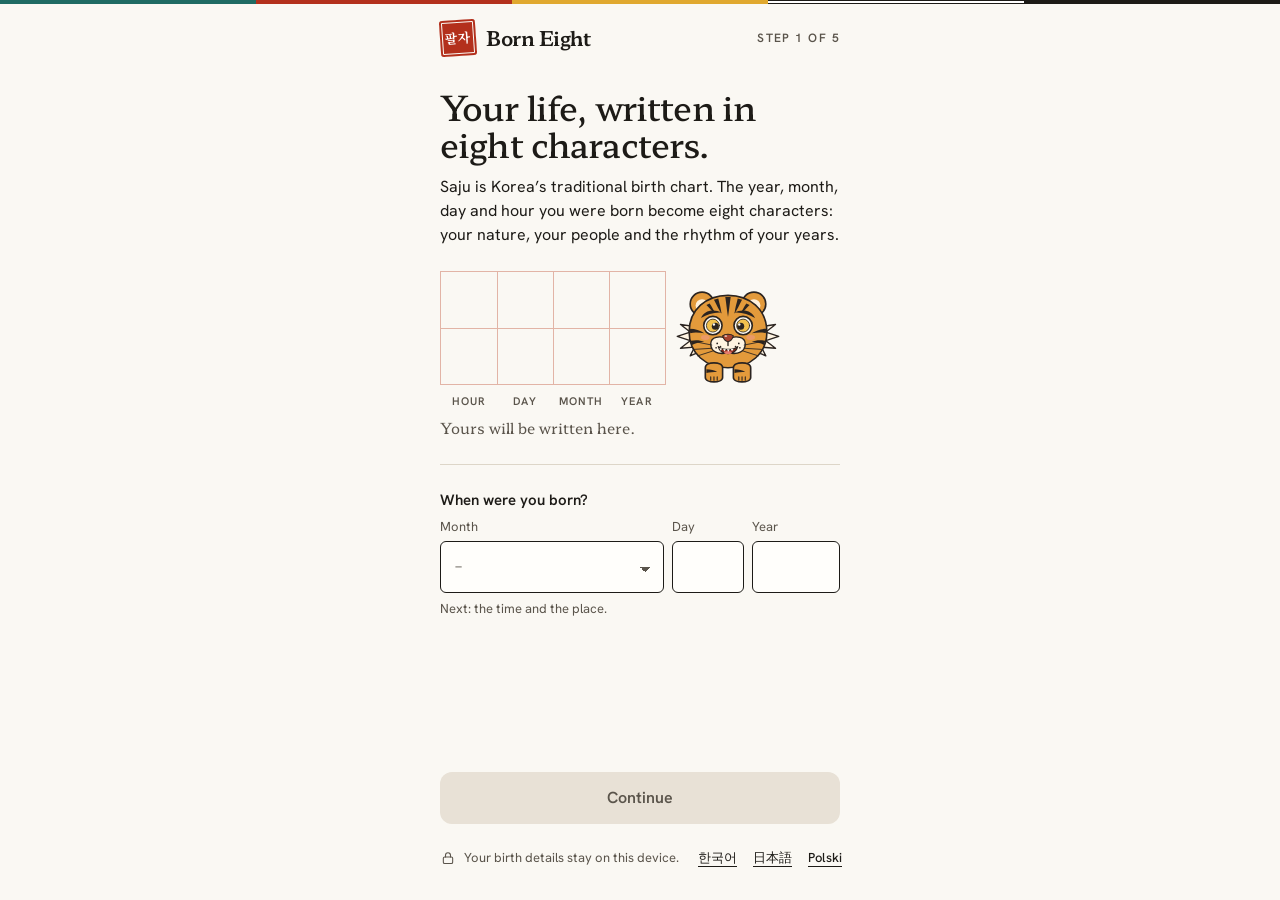
==== commit 78f08ba1: "Build 4e6e43b" ====
--- a/app/index.html
+++ b/app/index.html
@@ -8,11 +8,11 @@
     <link rel="icon" type="image/svg+xml" href="/icon.svg" />
     <link rel="apple-touch-icon" href="/apple-touch-icon.png" />
     <link rel="manifest" href="/manifest.json" />
-    <title>Palja</title>
-    <script type="module" crossorigin src="/assets/app-F-wM61-y.js"></script>
-    <link rel="modulepreload" crossorigin href="/assets/index-CtfxrRYP.js">
-    <link rel="modulepreload" crossorigin href="/assets/textZoom-Qe_QjoWQ.js">
-    <link rel="stylesheet" crossorigin href="/assets/index-C18VCjMV.css">
+    <title>Born Eight</title>
+    <script type="module" crossorigin src="/assets/app-6lgvqbDs.js"></script>
+    <link rel="modulepreload" crossorigin href="/assets/index-CM7oDHs1.js">
+    <link rel="modulepreload" crossorigin href="/assets/textZoom--POM77x5.js">
+    <link rel="stylesheet" crossorigin href="/assets/index-O_KQbiNB.css">
     <link rel="stylesheet" crossorigin href="/assets/textZoom-BVEE__nB.css">
   </head>
   <body>
--- a/assets/index-O_KQbiNB.css
+++ b/assets/index-O_KQbiNB.css
@@ -0,0 +1 @@
+@font-face{font-family:Hahmlet Variable;font-style:normal;font-display:swap;font-weight:100 900;src:url(/assets/hahmlet-2-wght-normal-dvwkzWsk.woff2) format("woff2-variations");unicode-range:U+d723-d728,U+d72a-d733,U+d735-d748,U+d74a-d74f,U+d752-d753,U+d755-d757,U+d75a-d75f,U+d762-d764,U+d766-d768,U+d76a-d76b,U+d76d-d76f,U+d771-d787,U+d789-d78b,U+d78d-d78f,U+d791-d797,U+d79a,U+d79c,U+d79e-d7a3,U+f900-f909,U+f90b-f92e}@font-face{font-family:Hahmlet Variable;font-style:normal;font-display:swap;font-weight:100 900;src:url(/assets/hahmlet-3-wght-normal-DerNkb9i.woff2) format("woff2-variations");unicode-range:U+d679-d68b,U+d68e-d69e,U+d6a0,U+d6a2-d6a7,U+d6a9-d6c3,U+d6c6-d6c7,U+d6c9-d6cb,U+d6cd-d6d3,U+d6d5-d6d6,U+d6d8-d6e3,U+d6e5-d6e7,U+d6e9-d6fb,U+d6fd-d717,U+d719-d71f,U+d721-d722}@font-face{font-family:Hahmlet Variable;font-style:normal;font-display:swap;font-weight:100 900;src:url(/assets/hahmlet-4-wght-normal-BKp5SRSY.woff2) format("woff2-variations");unicode-range:U+d5bc-d5c7,U+d5ca-d5cb,U+d5cd-d5cf,U+d5d1-d5d7,U+d5d9-d5da,U+d5dc,U+d5de-d5e3,U+d5e6-d5e7,U+d5e9-d5eb,U+d5ed-d5f6,U+d5f8,U+d5fa-d5ff,U+d602-d603,U+d605-d607,U+d609-d60f,U+d612-d613,U+d616-d61b,U+d61d-d637,U+d63a-d63b,U+d63d-d63f,U+d641-d647,U+d64a-d64c,U+d64e-d653,U+d656-d657,U+d659-d65b,U+d65d-d666,U+d668,U+d66a-d678}@font-face{font-family:Hahmlet Variable;font-style:normal;font-display:swap;font-weight:100 900;src:url(/assets/hahmlet-5-wght-normal-BYKsVG4a.woff2) format("woff2-variations");unicode-range:U+d507,U+d509-d50b,U+d50d-d513,U+d515-d53b,U+d53e-d53f,U+d541-d543,U+d545-d54c,U+d54e,U+d550,U+d552-d557,U+d55a-d55b,U+d55d-d55f,U+d561-d564,U+d566-d567,U+d56a,U+d56c,U+d56e-d573,U+d576-d577,U+d579-d583,U+d585-d586,U+d58a-d5a4,U+d5a6-d5bb}@font-face{font-family:Hahmlet Variable;font-style:normal;font-display:swap;font-weight:100 900;src:url(/assets/hahmlet-6-wght-normal-T-2DT_xF.woff2) format("woff2-variations");unicode-range:U+d464-d477,U+d47a-d47b,U+d47d-d47f,U+d481-d487,U+d489-d48a,U+d48c,U+d48e-d4e7,U+d4e9-d503,U+d505-d506}@font-face{font-family:Hahmlet Variable;font-style:normal;font-display:swap;font-weight:100 900;src:url(/assets/hahmlet-7-wght-normal-BNYW21md.woff2) format("woff2-variations");unicode-range:U+d3bf-d3c7,U+d3ca-d3cf,U+d3d1-d3eb,U+d3ee-d3ef,U+d3f1-d3f3,U+d3f5-d3fb,U+d3fd-d400,U+d402-d45b,U+d45d-d463}@font-face{font-family:Hahmlet Variable;font-style:normal;font-display:swap;font-weight:100 900;src:url(/assets/hahmlet-8-wght-normal-D4p2pwwk.woff2) format("woff2-variations");unicode-range:U+d2ff,U+d302-d304,U+d306-d30b,U+d30f,U+d311-d313,U+d315-d31b,U+d31e,U+d322-d324,U+d326-d327,U+d32a-d32b,U+d32d-d32f,U+d331-d337,U+d339-d33c,U+d33e-d37b,U+d37e-d37f,U+d381-d383,U+d385-d38b,U+d38e-d390,U+d392-d397,U+d39a-d39b,U+d39d-d39f,U+d3a1-d3a7,U+d3a9-d3aa,U+d3ac,U+d3ae-d3b3,U+d3b5-d3b7,U+d3b9-d3bb,U+d3bd-d3be}@font-face{font-family:Hahmlet Variable;font-style:normal;font-display:swap;font-weight:100 900;src:url(/assets/hahmlet-9-wght-normal-k_Z3DCe7.woff2) format("woff2-variations");unicode-range:U+d257-d27f,U+d281-d29b,U+d29d-d29f,U+d2a1-d2ab,U+d2ad-d2b7,U+d2ba-d2bb,U+d2bd-d2bf,U+d2c1-d2c7,U+d2c9-d2ef,U+d2f2-d2f3,U+d2f5-d2f7,U+d2f9-d2fe}@font-face{font-family:Hahmlet Variable;font-style:normal;font-display:swap;font-weight:100 900;src:url(/assets/hahmlet-10-wght-normal-ByguBLXH.woff2) format("woff2-variations");unicode-range:U+d1b4,U+d1b6-d1f3,U+d1f5-d22b,U+d22e-d22f,U+d231-d233,U+d235-d23b,U+d23d-d240,U+d242-d256}@font-face{font-family:Hahmlet Variable;font-style:normal;font-display:swap;font-weight:100 900;src:url(/assets/hahmlet-11-wght-normal-CjEj-vQC.woff2) format("woff2-variations");unicode-range:U+d105-d12f,U+d132-d133,U+d135-d137,U+d139-d13f,U+d141-d142,U+d144,U+d146-d14b,U+d14e-d14f,U+d151-d153,U+d155-d15b,U+d15e-d187,U+d189-d19f,U+d1a2-d1a3,U+d1a5-d1a7,U+d1a9-d1af,U+d1b2-d1b3}@font-face{font-family:Hahmlet Variable;font-style:normal;font-display:swap;font-weight:100 900;src:url(/assets/hahmlet-12-wght-normal-CMdc4vuV.woff2) format("woff2-variations");unicode-range:U+d04b-d04f,U+d051-d057,U+d059-d06b,U+d06d-d06f,U+d071-d073,U+d075-d07b,U+d07e-d0a3,U+d0a6-d0a7,U+d0a9-d0ab,U+d0ad-d0b3,U+d0b6,U+d0b8,U+d0ba-d0bf,U+d0c2-d0c3,U+d0c5-d0c7,U+d0c9-d0cf,U+d0d2,U+d0d6-d0db,U+d0de-d0df,U+d0e1-d0e3,U+d0e5-d0eb,U+d0ee-d0f0,U+d0f2-d104}@font-face{font-family:Hahmlet Variable;font-style:normal;font-display:swap;font-weight:100 900;src:url(/assets/hahmlet-13-wght-normal-DNAnLK2c.woff2) format("woff2-variations");unicode-range:U+cfa2-cfc3,U+cfc5-cfdf,U+cfe2-cfe3,U+cfe5-cfe7,U+cfe9-cff4,U+cff6-cffb,U+cffd-cfff,U+d001-d003,U+d005-d017,U+d019-d033,U+d036-d037,U+d039-d03b,U+d03d-d04a}@font-face{font-family:Hahmlet Variable;font-style:normal;font-display:swap;font-weight:100 900;src:url(/assets/hahmlet-14-wght-normal-EjstiYC_.woff2) format("woff2-variations");unicode-range:U+cef0-cef3,U+cef6,U+cef9-ceff,U+cf01-cf03,U+cf05-cf07,U+cf09-cf0f,U+cf11-cf12,U+cf14-cf1b,U+cf1d-cf1f,U+cf21-cf2f,U+cf31-cf53,U+cf56-cf57,U+cf59-cf5b,U+cf5d-cf63,U+cf66,U+cf68,U+cf6a-cf6f,U+cf71-cf84,U+cf86-cf8b,U+cf8d-cfa1}@font-face{font-family:Hahmlet Variable;font-style:normal;font-display:swap;font-weight:100 900;src:url(/assets/hahmlet-15-wght-normal-DP61H6Zq.woff2) format("woff2-variations");unicode-range:U+ce3c-ce57,U+ce5a-ce5b,U+ce5d-ce5f,U+ce61-ce67,U+ce6a,U+ce6c,U+ce6e-ce73,U+ce76-ce77,U+ce79-ce7b,U+ce7d-ce83,U+ce85-ce88,U+ce8a-ce8f,U+ce91-ce93,U+ce95-ce97,U+ce99-ce9f,U+cea2,U+cea4-ceab,U+cead-cee3,U+cee6-cee7,U+cee9-ceeb,U+ceed-ceef}@font-face{font-family:Hahmlet Variable;font-style:normal;font-display:swap;font-weight:100 900;src:url(/assets/hahmlet-16-wght-normal-CrYYoKYs.woff2) format("woff2-variations");unicode-range:U+cd92-cd93,U+cd96-cd97,U+cd99-cd9b,U+cd9d-cda3,U+cda6-cda8,U+cdaa-cdaf,U+cdb1-cdc3,U+cdc5-cdcb,U+cdcd-cde7,U+cde9-ce03,U+ce05-ce1f,U+ce22-ce34,U+ce36-ce3b}@font-face{font-family:Hahmlet Variable;font-style:normal;font-display:swap;font-weight:100 900;src:url(/assets/hahmlet-17-wght-normal-q_-CKcx6.woff2) format("woff2-variations");unicode-range:U+ccef-cd07,U+cd0a-cd0b,U+cd0d-cd1a,U+cd1c,U+cd1e-cd2b,U+cd2d-cd5b,U+cd5d-cd77,U+cd79-cd91}@font-face{font-family:Hahmlet Variable;font-style:normal;font-display:swap;font-weight:100 900;src:url(/assets/hahmlet-18-wght-normal-BLCbfjIf.woff2) format("woff2-variations");unicode-range:U+cc3f-cc43,U+cc46-cc47,U+cc49-cc4b,U+cc4d-cc53,U+cc55-cc58,U+cc5a-cc5f,U+cc61-cc97,U+cc9a-cc9b,U+cc9d-cc9f,U+cca1-cca7,U+ccaa,U+ccac,U+ccae-ccb3,U+ccb6-ccb7,U+ccb9-ccbb,U+ccbd-cccf,U+ccd1-cce3,U+cce5-ccee}@font-face{font-family:Hahmlet Variable;font-style:normal;font-display:swap;font-weight:100 900;src:url(/assets/hahmlet-19-wght-normal-DNss3m_s.woff2) format("woff2-variations");unicode-range:U+cb91-cbd3,U+cbd5-cbe3,U+cbe5-cc0b,U+cc0e-cc0f,U+cc11-cc13,U+cc15-cc1b,U+cc1d-cc20,U+cc23-cc27,U+cc2a-cc2b,U+cc2d,U+cc2f,U+cc31-cc37,U+cc3a,U+cc3c}@font-face{font-family:Hahmlet Variable;font-style:normal;font-display:swap;font-weight:100 900;src:url(/assets/hahmlet-20-wght-normal-BoeyyDt5.woff2) format("woff2-variations");unicode-range:U+caf4-cb47,U+cb4a-cb90}@font-face{font-family:Hahmlet Variable;font-style:normal;font-display:swap;font-weight:100 900;src:url(/assets/hahmlet-21-wght-normal-BmuxceT0.woff2) format("woff2-variations");unicode-range:U+ca4a-ca4b,U+ca4e-ca4f,U+ca51-ca53,U+ca55-ca5b,U+ca5d-ca60,U+ca62-ca83,U+ca85-cabb,U+cabe-cabf,U+cac1-cac3,U+cac5-cacb,U+cacd-cad0,U+cad2,U+cad4-cad8,U+cada-caf3}@font-face{font-family:Hahmlet Variable;font-style:normal;font-display:swap;font-weight:100 900;src:url(/assets/hahmlet-22-wght-normal-DK2iRHut.woff2) format("woff2-variations");unicode-range:U+c996-c997,U+c99a-c99c,U+c99e-c9bf,U+c9c2-c9c3,U+c9c5-c9c7,U+c9c9-c9cf,U+c9d2,U+c9d4,U+c9d7-c9d8,U+c9db,U+c9de-c9df,U+c9e1-c9e3,U+c9e5-c9e6,U+c9e8-c9eb,U+c9ee-c9f0,U+c9f2-c9f7,U+c9f9-ca0b,U+ca0d-ca28,U+ca2a-ca49}@font-face{font-family:Hahmlet Variable;font-style:normal;font-display:swap;font-weight:100 900;src:url(/assets/hahmlet-23-wght-normal-BndvK2bW.woff2) format("woff2-variations");unicode-range:U+c8e9-c8f4,U+c8f6-c8fb,U+c8fe-c8ff,U+c901-c903,U+c905-c90b,U+c90e-c910,U+c912-c917,U+c919-c92b,U+c92d-c94f,U+c951-c953,U+c955-c96b,U+c96d-c973,U+c975-c987,U+c98a-c98b,U+c98d-c98f,U+c991-c995}@font-face{font-family:Hahmlet Variable;font-style:normal;font-display:swap;font-weight:100 900;src:url(/assets/hahmlet-24-wght-normal-BQ8epJJo.woff2) format("woff2-variations");unicode-range:U+c841-c84b,U+c84d-c86f,U+c872-c873,U+c875-c877,U+c879-c87f,U+c882-c884,U+c887-c88a,U+c88d-c8c3,U+c8c5-c8df,U+c8e1-c8e8}@font-face{font-family:Hahmlet Variable;font-style:normal;font-display:swap;font-weight:100 900;src:url(/assets/hahmlet-25-wght-normal-CNAf6qbj.woff2) format("woff2-variations");unicode-range:U+c779-c77b,U+c77e-c782,U+c786,U+c78b,U+c78d,U+c78f,U+c792-c793,U+c795,U+c797,U+c799-c79f,U+c7a2,U+c7a7-c7ab,U+c7ae-c7bb,U+c7bd-c7c0,U+c7c2-c7c7,U+c7c9-c7dc,U+c7de-c7ff,U+c802-c803,U+c805-c807,U+c809,U+c80b-c80f,U+c812,U+c814,U+c817-c81b,U+c81e-c81f,U+c821-c823,U+c825-c82e,U+c830-c837,U+c839-c83b,U+c83d-c840}@font-face{font-family:Hahmlet Variable;font-style:normal;font-display:swap;font-weight:100 900;src:url(/assets/hahmlet-26-wght-normal-CSA0MQ0M.woff2) format("woff2-variations");unicode-range:U+c6bb-c6bf,U+c6c2,U+c6c4,U+c6c6-c6cb,U+c6ce-c6cf,U+c6d1-c6d3,U+c6d5-c6db,U+c6dd-c6df,U+c6e1-c6e7,U+c6e9-c6eb,U+c6ed-c6ef,U+c6f1-c6f8,U+c6fa-c703,U+c705-c707,U+c709-c70b,U+c70d-c716,U+c718,U+c71a-c71f,U+c722-c723,U+c725-c727,U+c729-c734,U+c736-c73b,U+c73e-c73f,U+c741-c743,U+c745-c74b,U+c74e-c750,U+c752-c757,U+c759-c773,U+c776-c777}@font-face{font-family:Hahmlet Variable;font-style:normal;font-display:swap;font-weight:100 900;src:url(/assets/hahmlet-27-wght-normal-e6T0NXEY.woff2) format("woff2-variations");unicode-range:U+c5f5-c5fb,U+c5fe,U+c602-c605,U+c607,U+c609-c60f,U+c611-c61a,U+c61c-c623,U+c626-c627,U+c629-c62b,U+c62d,U+c62f-c632,U+c636,U+c638,U+c63a-c63f,U+c642-c643,U+c645-c647,U+c649-c652,U+c656-c65b,U+c65d-c65f,U+c661-c663,U+c665-c677,U+c679-c67b,U+c67d-c693,U+c696-c697,U+c699-c69b,U+c69d-c6a3,U+c6a6,U+c6a8,U+c6aa-c6af,U+c6b2-c6b3,U+c6b5-c6b7,U+c6b9-c6ba}@font-face{font-family:Hahmlet Variable;font-style:normal;font-display:swap;font-weight:100 900;src:url(/assets/hahmlet-28-wght-normal-N0hS2Rna.woff2) format("woff2-variations");unicode-range:U+c517-c527,U+c52a-c52b,U+c52d-c52f,U+c531-c538,U+c53a,U+c53c,U+c53e-c543,U+c546-c547,U+c54b,U+c54d-c552,U+c556,U+c55a-c55b,U+c55d,U+c55f,U+c562-c563,U+c565-c567,U+c569-c56f,U+c572,U+c574,U+c576-c57b,U+c57e-c57f,U+c581-c583,U+c585-c586,U+c588-c58b,U+c58e,U+c590,U+c592-c596,U+c599-c5b3,U+c5b6-c5b7,U+c5ba,U+c5be-c5c3,U+c5ca-c5cb,U+c5cd,U+c5cf,U+c5d2-c5d3,U+c5d5-c5d7,U+c5d9-c5df,U+c5e1-c5e2,U+c5e4,U+c5e6-c5eb,U+c5ef,U+c5f1-c5f3}@font-face{font-family:Hahmlet Variable;font-style:normal;font-display:swap;font-weight:100 900;src:url(/assets/hahmlet-29-wght-normal-DylLelti.woff2) format("woff2-variations");unicode-range:U+c475-c4ef,U+c4f2-c4f3,U+c4f5-c4f7,U+c4f9-c4ff,U+c502-c50b,U+c50d-c516}@font-face{font-family:Hahmlet Variable;font-style:normal;font-display:swap;font-weight:100 900;src:url(/assets/hahmlet-30-wght-normal-BrB5DUXj.woff2) format("woff2-variations");unicode-range:U+c3d0-c3d7,U+c3da-c3db,U+c3dd-c3de,U+c3e1-c3ec,U+c3ee-c3f3,U+c3f5-c42b,U+c42d-c463,U+c466-c474}@font-face{font-family:Hahmlet Variable;font-style:normal;font-display:swap;font-weight:100 900;src:url(/assets/hahmlet-31-wght-normal-Bg0yKvEj.woff2) format("woff2-variations");unicode-range:U+c32b-c367,U+c36a-c36b,U+c36d-c36f,U+c371-c377,U+c37a-c37b,U+c37e-c383,U+c385-c387,U+c389-c3cf}@font-face{font-family:Hahmlet Variable;font-style:normal;font-display:swap;font-weight:100 900;src:url(/assets/hahmlet-32-wght-normal-b2_WM187.woff2) format("woff2-variations");unicode-range:U+c26a-c26b,U+c26d-c26f,U+c271-c273,U+c275-c27b,U+c27e-c287,U+c289-c28f,U+c291-c297,U+c299-c29a,U+c29c-c2a3,U+c2a5-c2a7,U+c2a9-c2ab,U+c2ad-c2b3,U+c2b6,U+c2b8,U+c2ba-c2bb,U+c2bd-c2db,U+c2de-c2df,U+c2e1-c2e2,U+c2e5-c2ea,U+c2ee,U+c2f0,U+c2f2-c2f5,U+c2f7,U+c2fa-c2fb,U+c2fd-c2ff,U+c301-c307,U+c309-c30c,U+c30e-c312,U+c315-c323,U+c325-c328,U+c32a}@font-face{font-family:Hahmlet Variable;font-style:normal;font-display:swap;font-weight:100 900;src:url(/assets/hahmlet-33-wght-normal-BIv3pFrf.woff2) format("woff2-variations");unicode-range:U+c1bc-c1c3,U+c1c5-c1df,U+c1e1-c1fb,U+c1fd-c203,U+c205-c20c,U+c20e,U+c210-c217,U+c21a-c21b,U+c21d-c21e,U+c221-c227,U+c229-c22a,U+c22c,U+c22e,U+c230,U+c233-c24f,U+c251-c257,U+c259-c269}@font-face{font-family:Hahmlet Variable;font-style:normal;font-display:swap;font-weight:100 900;src:url(/assets/hahmlet-34-wght-normal-zZwlEyRN.woff2) format("woff2-variations");unicode-range:U+c101-c11b,U+c11f,U+c121-c123,U+c125-c12b,U+c12e,U+c132-c137,U+c13a-c13b,U+c13d-c13f,U+c141-c147,U+c14a,U+c14c-c153,U+c155-c157,U+c159-c15b,U+c15d-c166,U+c169-c16f,U+c171-c177,U+c179-c18b,U+c18e-c18f,U+c191-c193,U+c195-c19b,U+c19d-c19e,U+c1a0,U+c1a2-c1a4,U+c1a6-c1bb}@font-face{font-family:Hahmlet Variable;font-style:normal;font-display:swap;font-weight:100 900;src:url(/assets/hahmlet-35-wght-normal-BJ5oj5Ee.woff2) format("woff2-variations");unicode-range:U+c049-c057,U+c059-c05b,U+c05d-c05f,U+c061-c067,U+c069-c08f,U+c091-c0ab,U+c0ae-c0af,U+c0b1-c0b3,U+c0b5,U+c0b7-c0bb,U+c0be,U+c0c2-c0c7,U+c0ca-c0cb,U+c0cd-c0cf,U+c0d1-c0d7,U+c0d9-c0da,U+c0dc,U+c0de-c0e3,U+c0e5-c0eb,U+c0ed-c0f3,U+c0f6,U+c0f8,U+c0fa-c0ff}@font-face{font-family:Hahmlet Variable;font-style:normal;font-display:swap;font-weight:100 900;src:url(/assets/hahmlet-36-wght-normal-B3AtvpEN.woff2) format("woff2-variations");unicode-range:U+bfa7-bfaf,U+bfb1-bfc4,U+bfc6-bfcb,U+bfce-bfcf,U+bfd1-bfd3,U+bfd5-bfdb,U+bfdd-c048}@font-face{font-family:Hahmlet Variable;font-style:normal;font-display:swap;font-weight:100 900;src:url(/assets/hahmlet-37-wght-normal-l-dyPZZv.woff2) format("woff2-variations");unicode-range:U+bf07,U+bf09-bf3f,U+bf41-bf4f,U+bf52-bf54,U+bf56-bfa6}@font-face{font-family:Hahmlet Variable;font-style:normal;font-display:swap;font-weight:100 900;src:url(/assets/hahmlet-38-wght-normal-Dwkcn5Cp.woff2) format("woff2-variations");unicode-range:U+be56,U+be58,U+be5c-be5f,U+be62-be63,U+be65-be67,U+be69-be74,U+be76-be7b,U+be7e-be7f,U+be81-be8e,U+be90,U+be92-bea7,U+bea9-becf,U+bed2-bed3,U+bed5-bed6,U+bed9-bee3,U+bee6-bf06}@font-face{font-family:Hahmlet Variable;font-style:normal;font-display:swap;font-weight:100 900;src:url(/assets/hahmlet-39-wght-normal-CGkgidyS.woff2) format("woff2-variations");unicode-range:U+bdb0-bdd3,U+bdd5-bdef,U+bdf1-be0b,U+be0d-be0f,U+be11-be13,U+be15-be43,U+be46-be47,U+be49-be4b,U+be4d-be53}@font-face{font-family:Hahmlet Variable;font-style:normal;font-display:swap;font-weight:100 900;src:url(/assets/hahmlet-40-wght-normal-BAqIE5B7.woff2) format("woff2-variations");unicode-range:U+bd03,U+bd06,U+bd08,U+bd0a-bd0f,U+bd11-bd22,U+bd25-bd47,U+bd49-bd58,U+bd5a-bd7f,U+bd82-bd83,U+bd85-bd87,U+bd8a-bd8f,U+bd91-bd92,U+bd94,U+bd96-bd98,U+bd9a-bdaf}@font-face{font-family:Hahmlet Variable;font-style:normal;font-display:swap;font-weight:100 900;src:url(/assets/hahmlet-41-wght-normal-YYDavDas.woff2) format("woff2-variations");unicode-range:U+bc4e-bc83,U+bc86-bc87,U+bc89-bc8b,U+bc8d-bc93,U+bc96,U+bc98,U+bc9b-bc9f,U+bca2-bca3,U+bca5-bca7,U+bca9-bcb2,U+bcb4-bcbb,U+bcbe-bcbf,U+bcc1-bcc3,U+bcc5-bccc,U+bcce-bcd0,U+bcd2-bcd4,U+bcd6-bcf3,U+bcf7,U+bcf9-bcfb,U+bcfd-bd02}@font-face{font-family:Hahmlet Variable;font-style:normal;font-display:swap;font-weight:100 900;src:url(/assets/hahmlet-42-wght-normal-CGUNtRdl.woff2) format("woff2-variations");unicode-range:U+bb90-bba3,U+bba5-bbab,U+bbad-bbbf,U+bbc1-bbf7,U+bbfa-bbfb,U+bbfd-bbfe,U+bc01-bc07,U+bc09-bc0a,U+bc0e,U+bc10,U+bc12-bc13,U+bc17,U+bc19-bc1a,U+bc1e,U+bc20-bc23,U+bc26,U+bc28,U+bc2a-bc2c,U+bc2e-bc2f,U+bc32-bc33,U+bc35-bc37,U+bc39-bc3f,U+bc41-bc42,U+bc44,U+bc46-bc48,U+bc4a-bc4d}@font-face{font-family:Hahmlet Variable;font-style:normal;font-display:swap;font-weight:100 900;src:url(/assets/hahmlet-43-wght-normal-BMDozne9.woff2) format("woff2-variations");unicode-range:U+bae6-bafb,U+bafd-bb17,U+bb19-bb33,U+bb37,U+bb39-bb3a,U+bb3d-bb43,U+bb45-bb46,U+bb48,U+bb4a-bb4f,U+bb51-bb53,U+bb55-bb57,U+bb59-bb62,U+bb64-bb8f}@font-face{font-family:Hahmlet Variable;font-style:normal;font-display:swap;font-weight:100 900;src:url(/assets/hahmlet-44-wght-normal-DzYH5GfT.woff2) format("woff2-variations");unicode-range:U+ba30-ba37,U+ba3a-ba3b,U+ba3d-ba3f,U+ba41-ba47,U+ba49-ba4a,U+ba4c,U+ba4e-ba53,U+ba56-ba57,U+ba59-ba5b,U+ba5d-ba63,U+ba65-ba66,U+ba68-ba6f,U+ba71-ba73,U+ba75-ba77,U+ba79-ba84,U+ba86,U+ba88-baa7,U+baaa,U+baad-baaf,U+bab1-bab7,U+baba,U+babc,U+babe-bae5}@font-face{font-family:Hahmlet Variable;font-style:normal;font-display:swap;font-weight:100 900;src:url(/assets/hahmlet-45-wght-normal-DG7HikrP.woff2) format("woff2-variations");unicode-range:U+b96e-b973,U+b976-b977,U+b979-b97b,U+b97d-b983,U+b986,U+b988,U+b98a-b98d,U+b98f-b9ab,U+b9ae-b9af,U+b9b1-b9b3,U+b9b5-b9bb,U+b9be,U+b9c0,U+b9c2-b9c7,U+b9ca-b9cb,U+b9cd,U+b9d2-b9d7,U+b9da,U+b9dc,U+b9df-b9e0,U+b9e2,U+b9e6-b9e7,U+b9e9-b9f3,U+b9f6,U+b9f8,U+b9fb-ba2f}@font-face{font-family:Hahmlet Variable;font-style:normal;font-display:swap;font-weight:100 900;src:url(/assets/hahmlet-46-wght-normal-DHGnex_8.woff2) format("woff2-variations");unicode-range:U+b8bf-b8cb,U+b8cd-b8e0,U+b8e2-b8e7,U+b8ea-b8eb,U+b8ed-b8ef,U+b8f1-b8f7,U+b8fa,U+b8fc,U+b8fe-b903,U+b905-b917,U+b919-b91f,U+b921-b93b,U+b93d-b957,U+b95a-b95b,U+b95d-b95f,U+b961-b967,U+b969-b96c}@font-face{font-family:Hahmlet Variable;font-style:normal;font-display:swap;font-weight:100 900;src:url(/assets/hahmlet-47-wght-normal-BKmuK3ka.woff2) format("woff2-variations");unicode-range:U+b80d-b80f,U+b811-b817,U+b81a,U+b81c-b823,U+b826-b827,U+b829-b82b,U+b82d-b833,U+b836,U+b83a-b83f,U+b841-b85b,U+b85e-b85f,U+b861-b863,U+b865-b86b,U+b86e,U+b870,U+b872-b8af,U+b8b1-b8be}@font-face{font-family:Hahmlet Variable;font-style:normal;font-display:swap;font-weight:100 900;src:url(/assets/hahmlet-48-wght-normal-w3rH95Sa.woff2) format("woff2-variations");unicode-range:U+b74d-b75f,U+b761-b763,U+b765-b774,U+b776-b77b,U+b77e-b77f,U+b781-b783,U+b785-b78b,U+b78e,U+b792-b796,U+b79a-b79b,U+b79d-b7a7,U+b7aa,U+b7ae-b7b3,U+b7b6-b7c8,U+b7ca-b7eb,U+b7ee-b7ef,U+b7f1-b7f3,U+b7f5-b7fb,U+b7fe,U+b802-b806,U+b80a-b80b}@font-face{font-family:Hahmlet Variable;font-style:normal;font-display:swap;font-weight:100 900;src:url(/assets/hahmlet-49-wght-normal-428PZnSa.woff2) format("woff2-variations");unicode-range:U+b6a7-b6aa,U+b6ac-b6b0,U+b6b2-b6ef,U+b6f1-b727,U+b72a-b72b,U+b72d-b72e,U+b731-b737,U+b739-b73a,U+b73c-b743,U+b745-b74c}@font-face{font-family:Hahmlet Variable;font-style:normal;font-display:swap;font-weight:100 900;src:url(/assets/hahmlet-50-wght-normal-gSQxxw0I.woff2) format("woff2-variations");unicode-range:U+b605-b60f,U+b612-b617,U+b619-b624,U+b626-b69b,U+b69e-b6a3,U+b6a5-b6a6}@font-face{font-family:Hahmlet Variable;font-style:normal;font-display:swap;font-weight:100 900;src:url(/assets/hahmlet-51-wght-normal-BG1P9LkE.woff2) format("woff2-variations");unicode-range:U+b55f,U+b562-b583,U+b585-b59f,U+b5a2-b5a3,U+b5a5-b5a7,U+b5a9-b5b2,U+b5b5-b5ba,U+b5bd-b604}@font-face{font-family:Hahmlet Variable;font-style:normal;font-display:swap;font-weight:100 900;src:url(/assets/hahmlet-52-wght-normal-DcVIWChE.woff2) format("woff2-variations");unicode-range:U+b4a5-b4b6,U+b4b8-b4bf,U+b4c1-b4c7,U+b4c9-b4db,U+b4de-b4df,U+b4e1-b4e2,U+b4e5-b4eb,U+b4ee,U+b4f0,U+b4f2-b513,U+b516-b517,U+b519-b51a,U+b51d-b523,U+b526,U+b528,U+b52b-b52f,U+b532-b533,U+b535-b537,U+b539-b53f,U+b541-b544,U+b546-b54b,U+b54d-b54f,U+b551-b55b,U+b55d-b55e}@font-face{font-family:Hahmlet Variable;font-style:normal;font-display:swap;font-weight:100 900;src:url(/assets/hahmlet-53-wght-normal-BIb8pOoO.woff2) format("woff2-variations");unicode-range:U+b3f8-b3fb,U+b3fd-b40f,U+b411-b417,U+b419-b41b,U+b41d-b41f,U+b421-b427,U+b42a-b42b,U+b42d-b44f,U+b452-b453,U+b455-b457,U+b459-b45f,U+b462-b464,U+b466-b46b,U+b46d-b47f,U+b481-b4a3}@font-face{font-family:Hahmlet Variable;font-style:normal;font-display:swap;font-weight:100 900;src:url(/assets/hahmlet-54-wght-normal-DW7-QG1U.woff2) format("woff2-variations");unicode-range:U+b342-b353,U+b356-b357,U+b359-b35b,U+b35d-b35e,U+b360-b363,U+b366,U+b368,U+b36a-b36d,U+b36f,U+b372-b373,U+b375-b377,U+b379-b37f,U+b381-b382,U+b384,U+b386-b38b,U+b38d-b3c3,U+b3c6-b3c7,U+b3c9-b3ca,U+b3cd-b3d3,U+b3d6,U+b3d8,U+b3da-b3f7}@font-face{font-family:Hahmlet Variable;font-style:normal;font-display:swap;font-weight:100 900;src:url(/assets/hahmlet-55-wght-normal-CwdkrpUd.woff2) format("woff2-variations");unicode-range:U+b27c-b283,U+b285-b28f,U+b292-b293,U+b295-b297,U+b29a-b29f,U+b2a1-b2a4,U+b2a7-b2a9,U+b2ab,U+b2ad-b2c7,U+b2ca-b2cb,U+b2cd-b2cf,U+b2d1-b2d7,U+b2da,U+b2dc,U+b2de-b2e3,U+b2e7,U+b2e9-b2ea,U+b2ef-b2f3,U+b2f6,U+b2f8,U+b2fa-b2fb,U+b2fd-b2fe,U+b302-b303,U+b305-b307,U+b309-b30f,U+b312,U+b316-b31b,U+b31d-b341}@font-face{font-family:Hahmlet Variable;font-style:normal;font-display:swap;font-weight:100 900;src:url(/assets/hahmlet-56-wght-normal-CG8i2wXG.woff2) format("woff2-variations");unicode-range:U+b1d6-b1e7,U+b1e9-b1fc,U+b1fe-b203,U+b206-b207,U+b209-b20b,U+b20d-b213,U+b216-b21f,U+b221-b257,U+b259-b273,U+b275-b27b}@font-face{font-family:Hahmlet Variable;font-style:normal;font-display:swap;font-weight:100 900;src:url(/assets/hahmlet-57-wght-normal-CknrACs1.woff2) format("woff2-variations");unicode-range:U+b120-b122,U+b126-b127,U+b129-b12b,U+b12d-b133,U+b136,U+b138,U+b13a-b13f,U+b142-b143,U+b145-b14f,U+b151-b153,U+b156-b157,U+b159-b177,U+b17a-b17b,U+b17d-b17f,U+b181-b187,U+b189-b18c,U+b18e-b191,U+b195-b1a7,U+b1a9-b1cb,U+b1cd-b1d5}@font-face{font-family:Hahmlet Variable;font-style:normal;font-display:swap;font-weight:100 900;src:url(/assets/hahmlet-58-wght-normal-CPBHmzEZ.woff2) format("woff2-variations");unicode-range:U+b05f-b07b,U+b07e-b07f,U+b081-b083,U+b085-b08b,U+b08d-b097,U+b09b,U+b09d-b09f,U+b0a2-b0a7,U+b0aa,U+b0b0,U+b0b2,U+b0b6-b0b7,U+b0b9-b0bb,U+b0bd-b0c3,U+b0c6-b0c7,U+b0ca-b0cf,U+b0d1-b0df,U+b0e1-b0e4,U+b0e6-b107,U+b10a-b10b,U+b10d-b10f,U+b111-b112,U+b114-b117,U+b119-b11a,U+b11c-b11f}@font-face{font-family:Hahmlet Variable;font-style:normal;font-display:swap;font-weight:100 900;src:url(/assets/hahmlet-59-wght-normal-ULTQbdBU.woff2) format("woff2-variations");unicode-range:U+afac-afb7,U+afba-afbb,U+afbd-afbf,U+afc1-afc6,U+afca-afcc,U+afce-afd3,U+afd5-afe7,U+afe9-afef,U+aff1-b00b,U+b00d-b00f,U+b011-b013,U+b015-b01b,U+b01d-b027,U+b029-b043,U+b045-b047,U+b049,U+b04b,U+b04d-b052,U+b055-b056,U+b058-b05c,U+b05e}@font-face{font-family:Hahmlet Variable;font-style:normal;font-display:swap;font-weight:100 900;src:url(/assets/hahmlet-60-wght-normal-BAXe02Jg.woff2) format("woff2-variations");unicode-range:U+af03-af07,U+af09-af2b,U+af2e-af33,U+af35-af3b,U+af3e-af40,U+af44-af47,U+af4a-af5c,U+af5e-af63,U+af65-af7f,U+af81-afab}@font-face{font-family:Hahmlet Variable;font-style:normal;font-display:swap;font-weight:100 900;src:url(/assets/hahmlet-61-wght-normal-DdBeIQ_Y.woff2) format("woff2-variations");unicode-range:U+ae56-ae5b,U+ae5e-ae60,U+ae62-ae64,U+ae66-ae67,U+ae69-ae6b,U+ae6d-ae83,U+ae85-aebb,U+aebf,U+aec1-aec3,U+aec5-aecb,U+aece,U+aed0,U+aed2-aed7,U+aed9-aef3,U+aef5-af02}@font-face{font-family:Hahmlet Variable;font-style:normal;font-display:swap;font-weight:100 900;src:url(/assets/hahmlet-62-wght-normal-CGWMlRoh.woff2) format("woff2-variations");unicode-range:U+ad9c-ada3,U+ada5-adbf,U+adc1-adc3,U+adc5-adc7,U+adc9-add2,U+add4-addb,U+addd-addf,U+ade1-ade3,U+ade5-adf7,U+adfa-adfb,U+adfd-adff,U+ae02-ae07,U+ae0a,U+ae0c,U+ae0e-ae13,U+ae15-ae2f,U+ae31-ae33,U+ae35-ae37,U+ae39-ae3f,U+ae42,U+ae44,U+ae46-ae49,U+ae4b,U+ae4f,U+ae51-ae53,U+ae55}@font-face{font-family:Hahmlet Variable;font-style:normal;font-display:swap;font-weight:100 900;src:url(/assets/hahmlet-63-wght-normal-C_nJmQxu.woff2) format("woff2-variations");unicode-range:U+ace2-ace3,U+ace5-ace6,U+ace9-acef,U+acf2,U+acf4,U+acf7-acfb,U+acfe-acff,U+ad01-ad03,U+ad05-ad0b,U+ad0d-ad10,U+ad12-ad1b,U+ad1d-ad33,U+ad35-ad48,U+ad4a-ad4f,U+ad51-ad6b,U+ad6e-ad6f,U+ad71-ad72,U+ad77-ad7c,U+ad7e,U+ad80,U+ad82-ad87,U+ad89-ad8b,U+ad8d-ad8f,U+ad91-ad9b}@font-face{font-family:Hahmlet Variable;font-style:normal;font-display:swap;font-weight:100 900;src:url(/assets/hahmlet-64-wght-normal-B97-Vdnv.woff2) format("woff2-variations");unicode-range:U+ac25-ac2c,U+ac2e,U+ac30,U+ac32-ac37,U+ac39-ac3f,U+ac41-ac4c,U+ac4e-ac6f,U+ac72-ac73,U+ac75-ac76,U+ac79-ac7f,U+ac82,U+ac84-ac88,U+ac8a-ac8b,U+ac8d-ac8f,U+ac91-ac93,U+ac95-ac9b,U+ac9d-ac9e,U+aca1-aca7,U+acab,U+acad-acaf,U+acb1-acb7,U+acba-acbb,U+acbe-acc0,U+acc2-acc3,U+acc5-acdf}@font-face{font-family:Hahmlet Variable;font-style:normal;font-display:swap;font-weight:100 900;src:url(/assets/hahmlet-65-wght-normal-pdvf8tol.woff2) format("woff2-variations");unicode-range:U+99df,U+99ed,U+99f1,U+99ff,U+9a01,U+9a08,U+9a0e-9a0f,U+9a19,U+9a2b,U+9a30,U+9a36-9a37,U+9a40,U+9a43,U+9a45,U+9a4d,U+9a55,U+9a57,U+9a5a-9a5b,U+9a5f,U+9a62,U+9a65,U+9a69-9a6a,U+9aa8,U+9ab8,U+9ad3,U+9ae5,U+9aee,U+9b1a,U+9b27,U+9b2a,U+9b31,U+9b3c,U+9b41-9b45,U+9b4f,U+9b54,U+9b5a,U+9b6f,U+9b8e,U+9b91,U+9b9f,U+9bab,U+9bae,U+9bc9,U+9bd6,U+9be4,U+9be8,U+9c0d,U+9c10,U+9c12,U+9c15,U+9c25,U+9c32,U+9c3b,U+9c47,U+9c49,U+9c57,U+9ce5,U+9ce7,U+9ce9,U+9cf3-9cf4,U+9cf6,U+9d09,U+9d1b,U+9d26,U+9d28,U+9d3b,U+9d51,U+9d5d,U+9d60-9d61,U+9d6c,U+9d72,U+9da9,U+9daf,U+9db4,U+9dc4,U+9dd7,U+9df2,U+9df8-9dfa,U+9e1a,U+9e1e,U+9e75,U+9e79,U+9e7d,U+9e7f,U+9e92-9e93,U+9e97,U+9e9d,U+9e9f,U+9ea5,U+9eb4-9eb5,U+9ebb,U+9ebe,U+9ec3,U+9ecd-9ece,U+9ed4,U+9ed8,U+9edb-9edc,U+9ede,U+9ee8,U+9ef4,U+9f07-9f08,U+9f0e,U+9f13,U+9f20,U+9f3b,U+9f4a-9f4b,U+9f4e,U+9f52,U+9f5f,U+9f61,U+9f67,U+9f6a,U+9f6c,U+9f77,U+9f8d,U+9f90,U+9f95,U+9f9c,U+ac02-ac03,U+ac05-ac06,U+ac09-ac0f,U+ac17-ac18,U+ac1b,U+ac1e-ac1f,U+ac21-ac23}@font-face{font-family:Hahmlet Variable;font-style:normal;font-display:swap;font-weight:100 900;src:url(/assets/hahmlet-94-wght-normal-Cm1YbUHc.woff2) format("woff2-variations");unicode-range:U+3136,U+3138,U+313a-3140,U+3143-3144,U+3150,U+3152,U+3154-3156,U+3158-315b,U+315d-315f,U+3162,U+3164-318c,U+318e,U+3200-321b,U+3231,U+3239,U+3251-325a,U+3260-327b,U+327e-327f,U+328a-3290,U+3294,U+329e,U+32a5,U+3380-3384,U+3388-338b}@font-face{font-family:Hahmlet Variable;font-style:normal;font-display:swap;font-weight:100 900;src:url([data-uri]) format("woff2-variations");unicode-range:U+2f7d,U+2f7f-2f8b,U+2f8e-2f90,U+2f92-2f97,U+2f99-2fa0,U+2fa2-2fa3,U+2fa5-2fa9,U+2fac-2fb1,U+2fb3-2fbc,U+2fc1-2fca,U+2fcd-2fd4,U+3003,U+3012-3019,U+301c,U+301e-3020,U+3036,U+3041,U+3043,U+3045,U+3047,U+3049,U+304e,U+3050,U+3052,U+3056,U+305a,U+305c,U+305e,U+3062,U+3065,U+306c,U+3070-307d,U+3080,U+3085,U+3087,U+308e,U+3090-3091,U+30a1,U+30a5,U+30a9,U+30ae,U+30b1-30b2,U+30b4,U+30b6,U+30bc-30be,U+30c2,U+30c5,U+30cc,U+30d2,U+30d4,U+30d8-30dd,U+30e4,U+30e6,U+30e8,U+30ee,U+30f0-30f2,U+30f4-30f6,U+3133,U+3135}@font-face{font-family:Hahmlet Variable;font-style:normal;font-display:swap;font-weight:100 900;src:url([data-uri]) format("woff2-variations");unicode-range:U+2541-254b,U+25a4-25a9,U+25b1,U+25b5,U+25b9,U+25bf,U+25c1,U+25c3,U+25c9-25ca,U+25cc,U+25ce,U+25d0-25d1,U+25e6,U+25ef,U+260f,U+261d,U+261f,U+262f,U+2660,U+2664,U+2667-2669,U+266d,U+266f,U+2716,U+271a,U+273d,U+2756,U+2776-277f,U+278a-2793,U+2963,U+2965,U+2ac5-2ac6,U+2acb-2acc,U+2f00,U+2f04,U+2f06,U+2f08,U+2f0a-2f0b,U+2f11-2f12,U+2f14,U+2f17-2f18,U+2f1c-2f1d,U+2f1f-2f20,U+2f23-2f26,U+2f28-2f29,U+2f2b,U+2f2d,U+2f2f-2f32,U+2f38,U+2f3c-2f40,U+2f42-2f4c,U+2f4f-2f52,U+2f54-2f58,U+2f5a-2f66,U+2f69-2f70,U+2f72-2f76,U+2f78,U+2f7a-2f7c}@font-face{font-family:Hahmlet Variable;font-style:normal;font-display:swap;font-weight:100 900;src:url(/assets/hahmlet-98-wght-normal-B0kPf6_M.woff2) format("woff2-variations");unicode-range:U+215b-215e,U+2162-2169,U+2170-2179,U+2195-2199,U+21b0-21b4,U+21bc,U+21c0,U+21c4-21c5,U+21cd,U+21cf-21d4,U+21e0-21e3,U+21e6-21e9,U+2200,U+2202-2203,U+2206-2209,U+220b-220c,U+220f,U+2211,U+2213,U+221a,U+221d-2220,U+2222,U+2225-2227,U+2229-222c,U+222e,U+2234-2237,U+223d,U+2243,U+2245,U+2248,U+2250-2253,U+225a,U+2260-2262,U+2264-2267,U+226a-226b,U+226e-2273,U+2276-2277,U+2279-227b,U+2280-2287,U+228a-228b,U+2295-2297,U+22a3-22a5,U+22bb-22bc,U+22ce-22cf,U+22da-22db,U+22ee-22ef,U+2306,U+2312,U+2314,U+2467-2478}@font-face{font-family:Hahmlet Variable;font-style:normal;font-display:swap;font-weight:100 900;src:url(/assets/hahmlet-99-wght-normal-Cz5hGCM4.woff2) format("woff2-variations");unicode-range:U+81-82,U+84,U+a2-a5,U+a7-a8,U+aa,U+ac-ad,U+b1-b3,U+b6,U+b8-ba,U+bc-be,U+c0,U+c2,U+c6-cb,U+ce-d0,U+d4,U+d8-d9,U+db-dc,U+de-df,U+e6,U+eb,U+ee-f0,U+f4,U+f7-f9,U+fb,U+fe-ff,U+111,U+126-127,U+132-133,U+138,U+13f-142,U+149-14b,U+152-153,U+166-167,U+2bc,U+2c7,U+2d0,U+2d8-2d9,U+2db-2dd,U+391-394,U+396-3a1,U+3a3-3a9,U+3b2-3b6,U+3b8,U+3bc,U+3be-3c1,U+3c3-3c9,U+2010,U+2015-2016,U+2018-2019,U+201b,U+201f-2021,U+2025,U+2030,U+2033-2036,U+203c,U+203e,U+2042,U+2074,U+207a-207f,U+2081-2084,U+2109,U+2113,U+2116,U+2121,U+2126,U+212b,U+2153-2154}@font-face{font-family:Hahmlet Variable;font-style:normal;font-display:swap;font-weight:100 900;src:url(/assets/hahmlet-100-wght-normal-BfXYqq7Q.woff2) format("woff2-variations");unicode-range:U+e8,U+2da,U+2160,U+2194,U+3054,U+3058,U+306d,U+3086,U+308d,U+30ac,U+30bb,U+30c4,U+30cd-30ce,U+30e2,U+3132,U+3146,U+3149,U+339d,U+4e3b,U+4f0a,U+4fdd,U+4fe1,U+5409,U+540c,U+5834,U+592a-592b,U+5b9a,U+5dde,U+5e0c,U+5e73,U+5f0f,U+60f3,U+653f,U+661f,U+662f,U+667a,U+683c,U+6b4c,U+6c11,U+767c,U+76ee,U+76f4,U+77f3,U+79d1,U+7a7a,U+7b2c,U+7d22,U+8207,U+8a00,U+8a71,U+9280,U+9580,U+958b,U+96c6,U+9762,U+98df,U+9ed1,U+ac2d,U+adc8,U+add3,U+af48,U+b014,U+b134-b135,U+b158,U+b2aa,U+b35f,U+b6a4,U+b9cf,U+bb63,U+bd23,U+be91,U+c29b,U+c3f4,U+c42c,U+c55c,U+c573,U+c58f,U+c78c,U+c7dd,U+c8f5,U+cad1,U+cc48,U+cf10,U+cf20,U+d03c,U+d07d,U+d2a0,U+d30e,U+d38d,U+d3a8,U+d3c8,U+d5e5,U+d5f9,U+d6e4,U+f90a,U+ff02,U+ff1c}@font-face{font-family:Hahmlet Variable;font-style:normal;font-display:swap;font-weight:100 900;src:url(/assets/hahmlet-101-wght-normal-BtOV3k-N.woff2) format("woff2-variations");unicode-range:U+3b1,U+2466,U+25a1,U+25a3,U+261c,U+3008-3009,U+305b,U+305d,U+3069,U+30a7,U+30ba,U+30cf,U+30ef,U+3151,U+3157,U+4e4b,U+4e5f,U+4e8c,U+4eca,U+4ed6,U+4f5b,U+50cf,U+5149,U+5165,U+5171,U+5229,U+529b,U+5316,U+539f,U+53f2,U+571f,U+5728,U+58eb,U+591c,U+5b78,U+5c11,U+5c55,U+5ddd,U+5e02,U+5fb7,U+60c5,U+610f,U+611f,U+6625,U+66f8,U+6797,U+679c,U+682a,U+6d2a,U+706b,U+7406,U+767b,U+76f8,U+77e5,U+7acb,U+898b,U+8a69,U+8def,U+8fd1,U+901a,U+90e8,U+91cd,U+975e,U+ae14,U+ae6c,U+aec0,U+afc7,U+afc9,U+b01c,U+b028,U+b308,U+b311,U+b314,U+b31c,U+b524,U+b560,U+b764,U+b920,U+b9e3,U+bd48,U+be7d,U+c0db,U+c231,U+c270,U+c2e3,U+c37d,U+c3ed,U+c530,U+c6a5,U+c6dc,U+c7a4,U+c954,U+c974,U+d000,U+d565,U+d667,U+d6c5,U+d79d,U+ff1e}@font-face{font-family:Hahmlet Variable;font-style:normal;font-display:swap;font-weight:100 900;src:url(/assets/hahmlet-102-wght-normal-DfbHKv1s.woff2) format("woff2-variations");unicode-range:U+131,U+2032,U+2465,U+2642,U+3048,U+3051,U+3083-3084,U+308f,U+30c0,U+30d1,U+30d3,U+30d6,U+30df,U+30e7,U+3153,U+4e16,U+4e8b,U+4ee5,U+5206,U+52a0,U+52d5,U+53e4,U+53ef,U+54c1,U+57ce,U+597d,U+5b8c,U+5ea6,U+5f8c,U+5f97,U+6210,U+6240,U+624b,U+6728,U+6bd4,U+7236,U+7269,U+7279,U+738b,U+7528,U+7530,U+767e,U+798f,U+8005,U+8a18,U+90fd,U+91cc,U+9577,U+9593,U+98a8,U+ac20,U+acf6,U+ad90,U+af5d,U+af80,U+afcd,U+aff0,U+b0a1,U+b0b5,U+b1fd,U+b2fc,U+b380,U+b51b,U+b584,U+b5b3,U+b8fd,U+b93c,U+b9f4,U+bb44,U+bc08,U+bc27,U+bc49,U+be55,U+be64,U+bfb0,U+bfc5,U+c178,U+c21f,U+c314,U+c4f1,U+c58d,U+c664,U+c698,U+c6a7,U+c6c1,U+c9ed,U+cac0,U+cacc,U+cad9,U+ccb5,U+cdcc,U+d0e4,U+d143,U+d320,U+d330,U+d54d,U+ff06,U+ff1f,U+ff5e}@font-face{font-family:Hahmlet Variable;font-style:normal;font-display:swap;font-weight:100 900;src:url(/assets/hahmlet-103-wght-normal-DEQfAPxJ.woff2) format("woff2-variations");unicode-range:U+b4,U+20a9,U+20ac,U+2190,U+24d8,U+2502,U+2514,U+2592,U+25c7-25c8,U+2663,U+3060,U+3064,U+3081,U+3088,U+30a3,U+30a6,U+30aa,U+30b5,U+30c7,U+30ca-30cb,U+30d0,U+30e3,U+30e5,U+339e,U+4e09,U+4eac,U+4f5c,U+5167-5168,U+516c,U+51fa,U+5408,U+540d,U+591a,U+5b57,U+6211,U+65b9,U+660e,U+6642,U+6700,U+6b63,U+6e2f,U+7063,U+7532,U+793e,U+81ea,U+8272,U+82b1,U+897f,U+8eca,U+91ce,U+ac38,U+ad76,U+ae84,U+aecc,U+b07d,U+b0b1,U+b215,U+b2a0,U+b310,U+b3d7,U+b52a,U+b618,U+b775,U+b797,U+bcd5,U+bd59,U+be80,U+bea8,U+bed1,U+bee4-bee5,U+c060,U+c2ef,U+c329,U+c3dc,U+c597,U+c5bd,U+c5e5,U+c69c,U+c9d6,U+ca29,U+ca5c,U+ca84,U+cc39,U+cc3b,U+ce89,U+cee5,U+cf65,U+cf85,U+d058,U+d145,U+d22d,U+d325,U+d37d,U+d3ad,U+d769,U+ff0c}@font-face{font-family:Hahmlet Variable;font-style:normal;font-display:swap;font-weight:100 900;src:url(/assets/hahmlet-104-wght-normal-BApTTYKX.woff2) format("woff2-variations");unicode-range:U+2161,U+2228,U+2299,U+2464,U+2517,U+2640,U+3042,U+304a,U+3053,U+3061,U+307f,U+3082,U+308c,U+3092,U+30a8,U+30ab,U+30ad,U+30b0,U+30b3,U+30b7,U+30c1,U+30c6,U+30c9,U+30d5,U+30d7,U+30de,U+30e0-30e1,U+30ec-30ed,U+4e0b,U+4e0d,U+4ee3,U+53f0,U+548c,U+5b89,U+5bb6,U+5c0f,U+611b,U+6771,U+6aa2,U+6bcd,U+6c34,U+6cd5,U+6d77,U+767d,U+795e,U+8ecd,U+9999,U+9ad8,U+ac07,U+ac1a,U+ac40,U+ad0c,U+ad88,U+ada4,U+ae01,U+ae65,U+aebd,U+aec4,U+afe8,U+b139,U+b205,U+b383,U+b38c,U+b42c,U+b461,U+b55c,U+b78f,U+b8fb,U+b9f7,U+bafc,U+bc99,U+bed8,U+bfcd,U+c0bf,U+c0f9,U+c167,U+c204,U+c20f,U+c22f,U+c258,U+c298,U+c2bc,U+c388,U+c501,U+c50c,U+c5b9,U+c5ce,U+c641,U+c648,U+c73d,U+ca50,U+ca61,U+cc4c,U+ceac,U+d0d4,U+d5f7,U+d6d7,U+ff1a}@font-face{font-family:Hahmlet Variable;font-style:normal;font-display:swap;font-weight:100 900;src:url(/assets/hahmlet-105-wght-normal-2l-cVJfD.woff2) format("woff2-variations");unicode-range:U+2103,U+2463,U+25c6,U+25cb,U+266c,U+3001,U+300a,U+3046,U+304c-304d,U+304f,U+3055,U+3059,U+3063,U+3066-3068,U+306f,U+3089,U+30b8,U+30bf,U+314f,U+4e0a,U+570b,U+5730,U+5916,U+5929,U+5c71,U+5e74,U+5fc3,U+601d,U+6027,U+63d0,U+6709,U+6734,U+751f,U+7684,U+82f1,U+9053,U+91d1,U+97f3,U+ac2f,U+ac4d,U+adc4,U+ade4,U+ae41,U+ae4d-ae4e,U+aed1,U+afb9,U+b0e0,U+b299,U+b365,U+b46c,U+b480,U+b4c8,U+b7b4,U+b819,U+b918,U+baab,U+bab9,U+be8f,U+bed7,U+c0ec,U+c19f,U+c1a5,U+c3d9,U+c464,U+c53d,U+c553,U+c570,U+c5cc,U+c633,U+c6a4,U+c7a3,U+c7a6,U+c886,U+c9d9-c9da,U+c9ec,U+ca0c,U+cc21,U+cd1b,U+cd78,U+cdc4,U+cef8,U+cfe4,U+d0a5,U+d0b5,U+d0ec,U+d15d,U+d188,U+d23c,U+d2ac,U+d729,U+d79b,U+ff01,U+ff08-ff09,U+ff5c}@font-face{font-family:Hahmlet Variable;font-style:normal;font-display:swap;font-weight:100 900;src:url(/assets/hahmlet-106-wght-normal-DNeRlpRw.woff2) format("woff2-variations");unicode-range:U+2039-203a,U+223c,U+25b3,U+25b7,U+25bd,U+25cf,U+266a,U+3002,U+300b,U+304b,U+3057,U+305f,U+306a-306b,U+307e,U+308a-308b,U+3093,U+30a2,U+30af,U+30b9,U+30c3,U+30c8,U+30e9-30eb,U+33a1,U+4e00,U+524d,U+5357,U+5b50,U+7121,U+884c,U+9751,U+ac94,U+aebe,U+aecd,U+af08,U+af41,U+af49,U+b010,U+b053,U+b109,U+b11b,U+b128,U+b154,U+b291,U+b2e6,U+b301,U+b385,U+b525,U+b5b4,U+b729,U+b72f,U+b738,U+b7ff,U+b837,U+b975,U+ba67,U+bb47,U+bc1f,U+bd90,U+bfd4,U+c27c,U+c324,U+c379,U+c3e0,U+c465,U+c53b,U+c58c,U+c610,U+c653,U+c6cd,U+c813,U+c82f,U+c999,U+c9e0,U+cac4,U+cad3,U+cbd4,U+cc10,U+cc22,U+ccb8,U+ccbc,U+cda5,U+ce84,U+cea3,U+cf67,U+cfe1,U+d241,U+d30d,U+d31c,U+d391,U+d401,U+d479,U+d5c9,U+d5db,U+d649,U+d6d4}@font-face{font-family:Hahmlet Variable;font-style:normal;font-display:swap;font-weight:100 900;src:url(/assets/hahmlet-107-wght-normal-Ddjne9y7.woff2) format("woff2-variations");unicode-range:U+b0,U+e9,U+2193,U+2462,U+260e,U+261e,U+300e-300f,U+3044,U+30a4,U+30fb-30fc,U+314d,U+5973,U+6545,U+6708,U+7537,U+ac89,U+ac9c,U+acc1,U+ad04,U+ad75,U+ad7d,U+ae45,U+ae61,U+af42,U+b0ab,U+b0af,U+b0b3,U+b12c,U+b194,U+b1a8,U+b220,U+b258,U+b284,U+b2ff,U+b315,U+b371,U+b3d4-b3d5,U+b460,U+b527,U+b534,U+b810,U+b818,U+b98e,U+ba55,U+bbac,U+bc0b,U+bc40,U+bca1,U+bccd,U+bd93,U+be54,U+be5a,U+bf08,U+bf50,U+bf55,U+bfdc,U+c0c0,U+c0d0,U+c0f4,U+c100,U+c11e,U+c170,U+c20d,U+c274,U+c290,U+c308,U+c369,U+c539,U+c587,U+c5ff,U+c6ec,U+c70c,U+c7ad,U+c7c8,U+c83c,U+c881,U+cb48,U+cc60,U+ce69,U+ce6b,U+ce75,U+cf04,U+cf08,U+cf55,U+cf70,U+cffc,U+d0b7,U+d1a8,U+d2c8,U+d384,U+d47c,U+d48b,U+d5dd,U+d5e8,U+d720,U+d759,U+f981}@font-face{font-family:Hahmlet Variable;font-style:normal;font-display:swap;font-weight:100 900;src:url(/assets/hahmlet-108-wght-normal-Bk1aWjrl.woff2) format("woff2-variations");unicode-range:U+e0,U+e2,U+395,U+3b7,U+3ba,U+2460-2461,U+25a0,U+3010-3011,U+306e,U+30f3,U+314a,U+314c,U+5927,U+65b0,U+7e41,U+97d3,U+9ad4,U+ad49,U+ae0b,U+ae0d,U+ae43,U+ae5d,U+aecf,U+af3c,U+af64,U+afd4,U+b080,U+b084,U+b0c5,U+b10c,U+b1e8,U+b2ac,U+b36e,U+b451,U+b515,U+b540,U+b561,U+b6ab,U+b6b1,U+b72c,U+b730,U+b744,U+b800,U+b8ec,U+b8f0,U+b904,U+b968,U+b96d,U+b987,U+b9d9,U+bb36,U+bb49,U+bc2d,U+bc43,U+bcf6,U+bd89,U+be57,U+be61,U+bed4,U+c090,U+c130,U+c148,U+c19c,U+c2f9,U+c36c,U+c37c,U+c384,U+c3df,U+c575,U+c584,U+c660,U+c719,U+c816,U+ca4d,U+ca54,U+cabc,U+cb49,U+cc14,U+cff5,U+d004,U+d038,U+d0b4,U+d0d3,U+d0e0,U+d0ed,U+d131,U+d1b0,U+d31f,U+d33d,U+d3a0,U+d3ab,U+d514,U+d584,U+d6a1,U+d6cc,U+d749,U+d760,U+d799}@font-face{font-family:Hahmlet Variable;font-style:normal;font-display:swap;font-weight:100 900;src:url(/assets/hahmlet-109-wght-normal-I47vCzcp.woff2) format("woff2-variations");unicode-range:U+24,U+60,U+3b9,U+3bb,U+3bd,U+2191,U+2606,U+300c-300d,U+3131,U+3134,U+3139,U+3141-3142,U+3148,U+3161,U+3163,U+321c,U+4eba,U+5317,U+ac31,U+ac77,U+ac9f,U+acb9,U+acf0-acf1,U+acfd,U+ad73,U+af3d,U+b00c,U+b04a,U+b057,U+b0c4,U+b188,U+b1cc,U+b214,U+b2db,U+b2ee,U+b304,U+b4ed,U+b518,U+b5bc,U+b625,U+b69c-b69d,U+b7ac,U+b801,U+b86c,U+b959,U+b95c,U+b985,U+ba48,U+bb58,U+bc0c,U+bc38,U+bc85,U+bc9a,U+bf40,U+c068,U+c0bd,U+c0cc,U+c12f,U+c149,U+c1e0,U+c22b,U+c22d,U+c250,U+c2fc,U+c300,U+c313,U+c370,U+c3d8,U+c557,U+c580,U+c5e3,U+c62e,U+c634,U+c6f0,U+c74d,U+c783,U+c78e,U+c796,U+c7bc,U+c92c,U+ca4c,U+cc1c,U+cc54,U+cc59,U+ce04,U+cf30,U+cfc4,U+d140,U+d321,U+d38c,U+d399,U+d54f,U+d587,U+d5d0,U+d6e8,U+d770}@font-face{font-family:Hahmlet Variable;font-style:normal;font-display:swap;font-weight:100 900;src:url(/assets/hahmlet-110-wght-normal-BIfAfjpu.woff2) format("woff2-variations");unicode-range:U+d7,U+ea,U+fc,U+2192,U+25bc,U+3000,U+3137,U+3145,U+315c,U+7f8e,U+ac13,U+ac71,U+ac90,U+acb8,U+ace7,U+ad7f,U+ae50,U+aef4,U+af34,U+afbc,U+b048,U+b09a,U+b0ad,U+b0bc,U+b113,U+b125,U+b141,U+b20c,U+b2d9,U+b2ed,U+b367,U+b369,U+b374,U+b3cb,U+b4ec,U+b611,U+b760,U+b81b,U+b834,U+b8b0,U+b8e1,U+b989,U+b9d1,U+b9e1,U+b9fa,U+ba4d,U+ba78,U+bb35,U+bb54,U+bbf9,U+bc11,U+bcb3,U+bd05,U+bd95,U+bdd4,U+be10,U+bed0,U+bf51,U+c0d8,U+c232,U+c2b7,U+c2eb,U+c378,U+c500,U+c52c,U+c549,U+c568,U+c598,U+c5c9,U+c61b,U+c639,U+c67c,U+c717,U+c78a,U+c80a,U+c90c-c90d,U+c950,U+c9e7,U+cbe4,U+cca9,U+cce4,U+cdb0,U+ce78,U+ce94,U+ce98,U+cf8c,U+d018,U+d034,U+d0f1,U+d1b1,U+d280,U+d2f8,U+d338,U+d380,U+d3b4,U+d610,U+d69f,U+d6fc,U+d758}@font-face{font-family:Hahmlet Variable;font-style:normal;font-display:swap;font-weight:100 900;src:url(/assets/hahmlet-111-wght-normal-BhTpaLkt.woff2) format("woff2-variations");unicode-range:U+e7,U+2022,U+203b,U+25c0,U+2605,U+2661,U+3147,U+318d,U+672c,U+8a9e,U+acaa,U+acbc,U+ad1c,U+ae4a,U+ae5c,U+b044,U+b054,U+b0c8-b0c9,U+b2a6,U+b2d0,U+b35c,U+b364,U+b428,U+b454,U+b465,U+b4b7,U+b4e3,U+b51c,U+b5a1,U+b784,U+b790,U+b7ab,U+b7f4,U+b82c,U+b835,U+b8e9,U+b8f8,U+b9d8,U+b9f9,U+ba5c,U+ba64,U+babd,U+bb18,U+bb3b,U+bbff,U+bc0d,U+bc45,U+bc97,U+bcbc,U+be45,U+be75,U+be7c,U+bfcc,U+c0b6,U+c0f7,U+c14b,U+c2b4,U+c30d,U+c4f8,U+c5bb,U+c5d1,U+c5e0,U+c5ee,U+c5fd,U+c606,U+c6c5,U+c6e0,U+c708,U+c81d,U+c820,U+c824,U+c878,U+c918,U+c96c,U+c9e4,U+c9f1,U+cc2e,U+cd09,U+cea1,U+cef5,U+cef7,U+cf64,U+cf69,U+cfe8,U+d035,U+d0ac,U+d230,U+d234,U+d2f4,U+d31d,U+d575,U+d578,U+d608,U+d614,U+d718,U+d751,U+d761,U+d78c,U+d790}@font-face{font-family:Hahmlet Variable;font-style:normal;font-display:swap;font-weight:100 900;src:url(/assets/hahmlet-112-wght-normal-DNFVjqFs.woff2) format("woff2-variations");unicode-range:U+2665,U+3160,U+4e2d,U+6587,U+65e5,U+ac12,U+ac14,U+ac16,U+ac81,U+ad34,U+ade0,U+ae54,U+aebc,U+af2c,U+afc0,U+afc8,U+b04c,U+b08c,U+b099,U+b0a9,U+b0ac,U+b0ae,U+b0b8,U+b123,U+b179,U+b2e5,U+b2f7,U+b4c0,U+b531,U+b538,U+b545,U+b550,U+b5a8,U+b6f0,U+b728,U+b73b,U+b7ad,U+b7ed,U+b809,U+b864,U+b86d,U+b871,U+b9bf,U+b9f5,U+ba40,U+ba4b,U+ba58,U+ba87,U+baac,U+bbc0,U+bc16,U+bc34,U+bd07,U+bd99,U+be59,U+bfd0,U+c058,U+c0e4,U+c0f5,U+c12d,U+c139,U+c228,U+c529,U+c5c7,U+c635,U+c637,U+c735,U+c77d,U+c787,U+c789,U+c8c4,U+c989,U+c98c,U+c9d0,U+c9d3,U+cc0c,U+cc99,U+cd0c,U+cd2c,U+cd98,U+cda4,U+ce59,U+ce60,U+ce6d,U+cea0,U+d0d0-d0d1,U+d0d5,U+d14d,U+d1a4,U+d29c,U+d2f1,U+d301,U+d39c,U+d3bc,U+d4e8,U+d540,U+d5ec,U+d640,U+d750}@font-face{font-family:Hahmlet Variable;font-style:normal;font-display:swap;font-weight:100 900;src:url(/assets/hahmlet-113-wght-normal-DD1hkxN8.woff2) format("woff2-variations");unicode-range:U+5e,U+25b2,U+25b6,U+314e,U+ac24,U+ace1,U+ace4,U+ae68,U+af2d,U+b0d0,U+b0e5,U+b150,U+b155,U+b193,U+b2c9,U+b2dd,U+b3c8,U+b3fc,U+b410,U+b458,U+b4dd,U+b5a0,U+b5a4,U+b5bb,U+b7b5,U+b838,U+b840,U+b86f,U+b8f9,U+b960,U+b9e5,U+bab8,U+bb50,U+bc1d,U+bc24-bc25,U+bca8,U+bcbd,U+bd04,U+bd10,U+bd24,U+be48,U+be5b,U+be68,U+c05c,U+c12c,U+c140,U+c15c,U+c168,U+c194,U+c219,U+c27d,U+c2a8,U+c2f1,U+c2f8,U+c368,U+c554-c555,U+c559,U+c564,U+c5d8,U+c5fc,U+c625,U+c65c,U+c6b1,U+c728,U+c794,U+c84c,U+c88c,U+c8e0,U+c8fd,U+c998,U+c9dd,U+cc0d,U+cc30,U+ceec,U+cf13,U+cf1c,U+cf5c,U+d050,U+d07c,U+d0a8,U+d134,U+d138,U+d154,U+d1f4,U+d2bc,U+d329,U+d32c,U+d3d0,U+d3f4,U+d3fc,U+d56b,U+d5cc,U+d600-d601,U+d639,U+d6c8,U+d754,U+d765}@font-face{font-family:Hahmlet Variable;font-style:normal;font-display:swap;font-weight:100 900;src:url(/assets/hahmlet-114-wght-normal-C7m8EPe2.woff2) format("woff2-variations");unicode-range:U+3c-3d,U+2026,U+24d2,U+314b,U+ac11,U+acf3,U+ad74,U+ad81,U+adf9,U+ae34,U+af43,U+afb8,U+b05d,U+b07c,U+b110,U+b118,U+b17c,U+b180,U+b18d,U+b192,U+b2cc,U+b355,U+b378,U+b4a4,U+b4ef,U+b78d,U+b799,U+b7a9,U+b7fd,U+b807,U+b80c,U+b839,U+b9b4,U+b9db,U+ba3c,U+bab0,U+bba4,U+bc94,U+be4c,U+c154,U+c1c4,U+c26c,U+c2ac,U+c2ed,U+c4f4,U+c55e,U+c561,U+c571,U+c5b5,U+c5c4,U+c654-c655,U+c695,U+c6e8,U+c6f9,U+c724,U+c751,U+c775,U+c7a0,U+c7c1,U+c874,U+c880,U+c9d5,U+c9f8,U+cabd,U+cc29,U+cc2c,U+cca8,U+ccab,U+ccd0,U+ce21,U+ce35,U+ce7c,U+ce90,U+cee8,U+cef4,U+cfe0,U+d070,U+d0b9,U+d0c1,U+d0c4,U+d0c8,U+d15c,U+d1a1,U+d2c0,U+d300,U+d314,U+d3ed,U+d478,U+d480,U+d48d,U+d508,U+d53d,U+d5e4,U+d611,U+d61c,U+d68d,U+d6a8,U+d798}@font-face{font-family:Hahmlet Variable;font-style:normal;font-display:swap;font-weight:100 900;src:url(/assets/hahmlet-115-wght-normal-h4Frdr0t.woff2) format("woff2-variations");unicode-range:U+23,U+25,U+5f,U+a9,U+ac08,U+ac78,U+aca8,U+acac,U+ace8,U+ad70,U+adc0,U+addc,U+b137,U+b140,U+b208,U+b290,U+b2f5,U+b3c5,U+b3cc,U+b420,U+b429,U+b529,U+b530,U+b77d,U+b79c,U+b7a8,U+b7c9,U+b7f0,U+b7fc,U+b828,U+b860,U+b9ad,U+b9c1,U+b9c9,U+b9dd-b9de,U+b9e8,U+ba38-ba39,U+babb,U+bc00,U+bc8c,U+bca0,U+bca4,U+bcd1,U+bcfc,U+bd09,U+bdf0,U+be60,U+c0ad,U+c0b4,U+c0bc,U+c190,U+c1fc,U+c220,U+c288,U+c2b9,U+c2f6,U+c528,U+c545,U+c558,U+c5bc,U+c5d4,U+c600,U+c644,U+c6c0,U+c6c3,U+c721,U+c798,U+c7a1,U+c811,U+c838,U+c871,U+c904,U+c990,U+c9dc,U+cc38,U+cc44,U+cca0,U+cd1d,U+cd95,U+cda9,U+ce5c,U+cf00,U+cf58,U+d150,U+d22c,U+d305,U+d328,U+d37c,U+d3f0,U+d551,U+d5a5,U+d5c8,U+d5d8,U+d63c,U+d64d,U+d669,U+d734,U+d76c}@font-face{font-family:Hahmlet Variable;font-style:normal;font-display:swap;font-weight:100 900;src:url(/assets/hahmlet-116-wght-normal-CfMS-4Iu.woff2) format("woff2-variations");unicode-range:U+26,U+2b,U+3e,U+40,U+7e,U+ac01,U+ac19,U+ac1d,U+aca0,U+aca9,U+acb0,U+ad8c,U+ae09,U+ae38,U+ae40,U+aed8,U+b09c,U+b0a0,U+b108,U+b204,U+b298,U+b2d8,U+b2eb-b2ec,U+b2f4,U+b313,U+b358,U+b450,U+b4e0,U+b54c,U+b610,U+b780,U+b78c,U+b791,U+b8e8,U+b958,U+b974,U+b984,U+b9b0,U+b9bc-b9bd,U+b9ce,U+ba70,U+bbfc,U+bc0f,U+bc15,U+bc1b,U+bc31,U+bc95,U+bcc0,U+bcc4,U+bd81,U+bd88,U+c0c8,U+c11d,U+c13c,U+c158,U+c18d,U+c1a1,U+c21c,U+c4f0,U+c54a,U+c560,U+c5b8,U+c5c8,U+c5f4,U+c628,U+c62c,U+c678,U+c6cc,U+c808,U+c810,U+c885,U+c88b,U+c900,U+c988,U+c99d,U+c9c8,U+cc3d-cc3e,U+cc45,U+cd08,U+ce20,U+cee4,U+d074,U+d0a4,U+d0dd,U+d2b9,U+d3b8,U+d3c9,U+d488,U+d544,U+d559,U+d56d,U+d588,U+d615,U+d648,U+d655,U+d658,U+d65c}@font-face{font-family:Hahmlet Variable;font-style:normal;font-display:swap;font-weight:100 900;src:url(/assets/hahmlet-117-wght-normal-Vurv3L75.woff2) format("woff2-variations");unicode-range:U+d,U+48,U+7c,U+ac10,U+ac15,U+ac74,U+ac80,U+ac83,U+acc4,U+ad11,U+ad50,U+ad6d,U+adfc,U+ae00,U+ae08,U+ae4c,U+b0a8,U+b124,U+b144,U+b178,U+b274,U+b2a5,U+b2e8,U+b2f9,U+b354,U+b370,U+b418,U+b41c,U+b4f1,U+b514,U+b798,U+b808,U+b824-b825,U+b8cc,U+b978,U+b9d0,U+b9e4,U+baa9,U+bb3c,U+bc18,U+bc1c,U+bc30,U+bc84,U+bcf5,U+bcf8,U+bd84,U+be0c,U+be14,U+c0b0,U+c0c9,U+c0dd,U+c124,U+c2dd,U+c2e4,U+c2ec,U+c54c,U+c57c-c57d,U+c591,U+c5c5-c5c6,U+c5ed,U+c608,U+c640,U+c6b8,U+c6d4,U+c784,U+c7ac,U+c800-c801,U+c9c1,U+c9d1,U+cc28,U+cc98,U+cc9c,U+ccad,U+cd5c,U+cd94,U+cd9c,U+cde8,U+ce68,U+cf54,U+d0dc,U+d14c,U+d1a0,U+d1b5,U+d2f0,U+d30c,U+d310,U+d398,U+d45c,U+d50c,U+d53c,U+d560,U+d568,U+d589,U+d604,U+d6c4,U+d788}@font-face{font-family:Hahmlet Variable;font-style:normal;font-display:swap;font-weight:100 900;src:url(/assets/hahmlet-118-wght-normal-CsEdSVwd.woff2) format("woff2-variations");unicode-range:U+39,U+49,U+4d-4e,U+a0,U+ac04,U+ac1c,U+ac70,U+ac8c,U+acbd,U+acf5,U+acfc,U+ad00,U+ad6c,U+adf8,U+b098,U+b0b4,U+b294,U+b2c8,U+b300,U+b3c4,U+b3d9,U+b4dc,U+b4e4,U+b77c,U+b7ec,U+b85d,U+b97c,U+b9c8,U+b9cc,U+ba54,U+ba74,U+ba85,U+baa8,U+bb34,U+bb38,U+bbf8,U+bc14,U+bc29,U+bc88,U+bcf4,U+bd80,U+be44,U+c0c1,U+c11c,U+c120,U+c131,U+c138,U+c18c,U+c218,U+c2b5,U+c2e0,U+c544,U+c548,U+c5b4,U+c5d0,U+c5ec,U+c5f0,U+c601,U+c624,U+c694,U+c6a9,U+c6b0,U+c6b4,U+c6d0,U+c704,U+c720,U+c73c,U+c740,U+c744,U+c74c,U+c758,U+c77c,U+c785,U+c788,U+c790-c791,U+c7a5,U+c804,U+c815,U+c81c,U+c870,U+c8fc,U+c911,U+c9c4,U+ccb4,U+ce58,U+ce74,U+d06c,U+d0c0,U+d130,U+d2b8,U+d3ec,U+d504,U+d55c,U+d569,U+d574,U+d638,U+d654,U+d68c}@font-face{font-family:Hahmlet Variable;font-style:normal;font-display:swap;font-weight:100 900;src:url(/assets/hahmlet-119-wght-normal-cnyROT3B.woff2) format("woff2-variations");unicode-range:U+20-22,U+27-2a,U+2c-38,U+3a-3b,U+3f,U+41-47,U+4a-4c,U+4f-5d,U+61-7b,U+7d,U+a1,U+ab,U+ae,U+b7,U+bb,U+bf,U+2013-2014,U+201c-201d,U+2122,U+ac00,U+ace0,U+ae30,U+b2e4,U+b85c,U+b9ac,U+c0ac,U+c2a4,U+c2dc,U+c774,U+c778,U+c9c0,U+d558}@font-face{font-family:Hahmlet Variable;font-style:normal;font-display:swap;font-weight:100 900;src:url(/assets/hahmlet-vietnamese-wght-normal-Ch4zzuln.woff2) format("woff2-variations");unicode-range:U+0102-0103,U+0110-0111,U+0128-0129,U+0168-0169,U+01A0-01A1,U+01AF-01B0,U+0300-0301,U+0303-0304,U+0308-0309,U+0323,U+0329,U+1EA0-1EF9,U+20AB}@font-face{font-family:Hahmlet Variable;font-style:normal;font-display:swap;font-weight:100 900;src:url(/assets/hahmlet-latin-ext-wght-normal-CGUhJPv6.woff2) format("woff2-variations");unicode-range:U+0100-02BA,U+02BD-02C5,U+02C7-02CC,U+02CE-02D7,U+02DD-02FF,U+0304,U+0308,U+0329,U+1D00-1DBF,U+1E00-1E9F,U+1EF2-1EFF,U+2020,U+20A0-20AB,U+20AD-20C0,U+2113,U+2C60-2C7F,U+A720-A7FF}@font-face{font-family:Hahmlet Variable;font-style:normal;font-display:swap;font-weight:100 900;src:url(/assets/hahmlet-latin-wght-normal-C4EdSHpc.woff2) format("woff2-variations");unicode-range:U+0000-00FF,U+0131,U+0152-0153,U+02BB-02BC,U+02C6,U+02DA,U+02DC,U+0304,U+0308,U+0329,U+2000-206F,U+20AC,U+2122,U+2191,U+2193,U+2212,U+2215,U+FEFF,U+FFFD}@font-face{font-family:Hanken Grotesk Variable;font-style:normal;font-display:swap;font-weight:100 900;src:url([data-uri]) format("woff2-variations");unicode-range:U+0460-052F,U+1C80-1C8A,U+20B4,U+2DE0-2DFF,U+A640-A69F,U+FE2E-FE2F}@font-face{font-family:Hanken Grotesk Variable;font-style:normal;font-display:swap;font-weight:100 900;src:url(/assets/hanken-grotesk-vietnamese-wght-normal-CHiFlh_0.woff2) format("woff2-variations");unicode-range:U+0102-0103,U+0110-0111,U+0128-0129,U+0168-0169,U+01A0-01A1,U+01AF-01B0,U+0300-0301,U+0303-0304,U+0308-0309,U+0323,U+0329,U+1EA0-1EF9,U+20AB}@font-face{font-family:Hanken Grotesk Variable;font-style:normal;font-display:swap;font-weight:100 900;src:url(/assets/hanken-grotesk-latin-ext-wght-normal-Dg-wlmqe.woff2) format("woff2-variations");unicode-range:U+0100-02BA,U+02BD-02C5,U+02C7-02CC,U+02CE-02D7,U+02DD-02FF,U+0304,U+0308,U+0329,U+1D00-1DBF,U+1E00-1E9F,U+1EF2-1EFF,U+2020,U+20A0-20AB,U+20AD-20C0,U+2113,U+2C60-2C7F,U+A720-A7FF}@font-face{font-family:Hanken Grotesk Variable;font-style:normal;font-display:swap;font-weight:100 900;src:url(/assets/hanken-grotesk-latin-wght-normal-CaVRRdDk.woff2) format("woff2-variations");unicode-range:U+0000-00FF,U+0131,U+0152-0153,U+02BB-02BC,U+02C6,U+02DA,U+02DC,U+0304,U+0308,U+0329,U+2000-206F,U+20AC,U+2122,U+2191,U+2193,U+2212,U+2215,U+FEFF,U+FFFD}@font-face{font-family:"Noto Serif KR";font-style:normal;font-display:swap;font-weight:500;src:url(/assets/noto-serif-kr-0-500-normal-CIgfWbzZ.woff2) format("woff2");unicode-range:U+f9ca-fa0b,U+ff03-ff05,U+ff07,U+ff0a-ff0b,U+ff0d-ff19,U+ff1b,U+ff1d,U+ff20-ff5b,U+ff5d,U+ffe0-ffe3,U+ffe5-ffe6}@font-face{font-family:"Noto Serif KR";font-style:normal;font-display:swap;font-weight:500;src:url(/assets/noto-serif-kr-5-500-normal-CGB5A4Ub.woff2) format("woff2");unicode-range:U+d507,U+d509-d50b,U+d50d-d513,U+d515-d53b,U+d53e-d53f,U+d541-d543,U+d545-d54c,U+d54e,U+d550,U+d552-d557,U+d55a-d55b,U+d55d-d55f,U+d561-d564,U+d566-d567,U+d56a,U+d56c,U+d56e-d573,U+d576-d577,U+d579-d583,U+d585-d586,U+d58a-d5a4,U+d5a6-d5bb}@font-face{font-family:"Noto Serif KR";font-style:normal;font-display:swap;font-weight:500;src:url(/assets/noto-serif-kr-14-500-normal-B1KjpMjd.woff2) format("woff2");unicode-range:U+cef0-cef3,U+cef6,U+cef9-ceff,U+cf01-cf03,U+cf05-cf07,U+cf09-cf0f,U+cf11-cf12,U+cf14-cf1b,U+cf1d-cf1f,U+cf21-cf2f,U+cf31-cf53,U+cf56-cf57,U+cf59-cf5b,U+cf5d-cf63,U+cf66,U+cf68,U+cf6a-cf6f,U+cf71-cf84,U+cf86-cf8b,U+cf8d-cfa1}@font-face{font-family:"Noto Serif KR";font-style:normal;font-display:swap;font-weight:500;src:url(/assets/noto-serif-kr-20-500-normal-BFm8vMdF.woff2) format("woff2");unicode-range:U+caf4-cb47,U+cb4a-cb90}@font-face{font-family:"Noto Serif KR";font-style:normal;font-display:swap;font-weight:500;src:url(/assets/noto-serif-kr-27-500-normal-CJ8eoojv.woff2) format("woff2");unicode-range:U+c5f5-c5fb,U+c5fe,U+c602-c605,U+c607,U+c609-c60f,U+c611-c61a,U+c61c-c623,U+c626-c627,U+c629-c62b,U+c62d,U+c62f-c632,U+c636,U+c638,U+c63a-c63f,U+c642-c643,U+c645-c647,U+c649-c652,U+c656-c65b,U+c65d-c65f,U+c661-c663,U+c665-c677,U+c679-c67b,U+c67d-c693,U+c696-c697,U+c699-c69b,U+c69d-c6a3,U+c6a6,U+c6a8,U+c6aa-c6af,U+c6b2-c6b3,U+c6b5-c6b7,U+c6b9-c6ba}@font-face{font-family:"Noto Serif KR";font-style:normal;font-display:swap;font-weight:500;src:url(/assets/noto-serif-kr-30-500-normal-CcCsKRae.woff2) format("woff2");unicode-range:U+c3d0-c3d7,U+c3da-c3db,U+c3dd-c3de,U+c3e1-c3ec,U+c3ee-c3f3,U+c3f5-c42b,U+c42d-c463,U+c466-c474}@font-face{font-family:"Noto Serif KR";font-style:normal;font-display:swap;font-weight:500;src:url(/assets/noto-serif-kr-60-500-normal--hK5qp7o.woff2) format("woff2");unicode-range:U+af03-af07,U+af09-af2b,U+af2e-af33,U+af35-af3b,U+af3e-af40,U+af44-af47,U+af4a-af5c,U+af5e-af63,U+af65-af7f,U+af81-afab}@font-face{font-family:"Noto Serif KR";font-style:normal;font-display:swap;font-weight:500;src:url(/assets/noto-serif-kr-65-500-normal-BzLu89wn.woff2) format("woff2");unicode-range:U+99df,U+99ed,U+99f1,U+99ff,U+9a01,U+9a08,U+9a0e-9a0f,U+9a19,U+9a2b,U+9a30,U+9a36-9a37,U+9a40,U+9a43,U+9a45,U+9a4d,U+9a55,U+9a57,U+9a5a-9a5b,U+9a5f,U+9a62,U+9a65,U+9a69-9a6a,U+9aa8,U+9ab8,U+9ad3,U+9ae5,U+9aee,U+9b1a,U+9b27,U+9b2a,U+9b31,U+9b3c,U+9b41-9b45,U+9b4f,U+9b54,U+9b5a,U+9b6f,U+9b8e,U+9b91,U+9b9f,U+9bab,U+9bae,U+9bc9,U+9bd6,U+9be4,U+9be8,U+9c0d,U+9c10,U+9c12,U+9c15,U+9c25,U+9c32,U+9c3b,U+9c47,U+9c49,U+9c57,U+9ce5,U+9ce7,U+9ce9,U+9cf3-9cf4,U+9cf6,U+9d09,U+9d1b,U+9d26,U+9d28,U+9d3b,U+9d51,U+9d5d,U+9d60-9d61,U+9d6c,U+9d72,U+9da9,U+9daf,U+9db4,U+9dc4,U+9dd7,U+9df2,U+9df8-9dfa,U+9e1a,U+9e1e,U+9e75,U+9e79,U+9e7d,U+9e7f,U+9e92-9e93,U+9e97,U+9e9d,U+9e9f,U+9ea5,U+9eb4-9eb5,U+9ebb,U+9ebe,U+9ec3,U+9ecd-9ece,U+9ed4,U+9ed8,U+9edb-9edc,U+9ede,U+9ee8,U+9ef4,U+9f07-9f08,U+9f0e,U+9f13,U+9f20,U+9f3b,U+9f4a-9f4b,U+9f4e,U+9f52,U+9f5f,U+9f61,U+9f67,U+9f6a,U+9f6c,U+9f77,U+9f8d,U+9f90,U+9f95,U+9f9c,U+ac02-ac03,U+ac05-ac06,U+ac09-ac0f,U+ac17-ac18,U+ac1b,U+ac1e-ac1f,U+ac21-ac23}@font-face{font-family:"Noto Serif KR";font-style:normal;font-display:swap;font-weight:500;src:url(/assets/noto-serif-kr-66-500-normal-C7-CQJWx.woff2) format("woff2");unicode-range:U+96a7-96a8,U+96aa,U+96b1,U+96b7,U+96bb,U+96c0-96c1,U+96c4-96c5,U+96c7,U+96c9,U+96cb-96ce,U+96d5-96d6,U+96d9,U+96db-96dc,U+96e2-96e3,U+96e8-96ea,U+96ef-96f0,U+96f2,U+96f6-96f7,U+96f9,U+96fb,U+9700,U+9706-9707,U+9711,U+9713,U+9716,U+9719,U+971c,U+971e,U+9727,U+9730,U+9732,U+9739,U+973d,U+9742,U+9744,U+9748,U+9756,U+975c,U+9761,U+9769,U+976d,U+9774,U+9777,U+977a,U+978b,U+978d,U+978f,U+97a0,U+97a8,U+97ab,U+97ad,U+97c6,U+97cb,U+97dc,U+97f6,U+97fb,U+97ff-9803,U+9805-9806,U+9808,U+980a,U+980c,U+9810-9813,U+9817-9818,U+982d,U+9830,U+9838-9839,U+983b,U+9846,U+984c-984e,U+9854,U+9858,U+985a,U+985e,U+9865,U+9867,U+986b,U+986f,U+98af,U+98b1,U+98c4,U+98c7,U+98db-98dc,U+98e1-98e2,U+98ed-98ef,U+98f4,U+98fc-98fe,U+9903,U+9909-990a,U+990c,U+9910,U+9913,U+9918,U+991e,U+9920,U+9928,U+9945,U+9949,U+994b-994d,U+9951-9952,U+9954,U+9957,U+9996,U+999d,U+99a5,U+99a8,U+99ac-99ae,U+99b1,U+99b3-99b4,U+99b9,U+99c1,U+99d0-99d2,U+99d5,U+99d9,U+99dd}@font-face{font-family:"Noto Serif KR";font-style:normal;font-display:swap;font-weight:500;src:url(/assets/noto-serif-kr-67-500-normal-BeWlQCFc.woff2) format("woff2");unicode-range:U+920d,U+9210-9212,U+9217,U+921e,U+9234,U+923a,U+923f-9240,U+9245,U+9249,U+9257,U+925b,U+925e,U+9262,U+9264-9266,U+9283,U+9285,U+9291,U+9293,U+9296,U+9298,U+929c,U+92b3,U+92b6-92b7,U+92b9,U+92cc,U+92cf,U+92d2,U+92e4,U+92ea,U+92f8,U+92fc,U+9304,U+9310,U+9318,U+931a,U+931e-9322,U+9324,U+9326,U+9328,U+932b,U+932e-932f,U+9348,U+934a-934b,U+934d,U+9354,U+935b,U+936e,U+9375,U+937c,U+937e,U+938c,U+9394,U+9396,U+939a,U+93a3,U+93a7,U+93ac-93ad,U+93b0,U+93c3,U+93d1,U+93de,U+93e1,U+93e4,U+93f6,U+9404,U+9418,U+9425,U+942b,U+9435,U+9438,U+9444,U+9451-9452,U+945b,U+947d,U+947f,U+9583,U+9589,U+958f,U+9591-9592,U+9594,U+9598,U+95a3-95a5,U+95a8,U+95ad,U+95b1,U+95bb-95bc,U+95c7,U+95ca,U+95d4-95d6,U+95dc,U+95e1-95e2,U+961c,U+9621,U+962a,U+962e,U+9632,U+963b,U+963f-9640,U+9642,U+9644,U+964b-964d,U+9650,U+965b-965f,U+9662-9664,U+966a,U+9670,U+9673,U+9675-9678,U+967d,U+9685-9686,U+968a-968b,U+968d-968e,U+9694-9695,U+9698-9699,U+969b-969c,U+96a3}@font-face{font-family:"Noto Serif KR";font-style:normal;font-display:swap;font-weight:500;src:url(/assets/noto-serif-kr-68-500-normal-8imh--NU.woff2) format("woff2");unicode-range:U+8fa8,U+8fad,U+8faf-8fb2,U+8fc2,U+8fc5,U+8fce,U+8fd4,U+8fe6,U+8fea-8feb,U+8fed,U+8ff0,U+8ff2,U+8ff7,U+8ff9,U+8ffd,U+9000-9003,U+9005-9006,U+9008,U+900b,U+900d,U+900f-9011,U+9014-9015,U+9017,U+9019,U+901d-9023,U+902e,U+9031-9032,U+9035,U+9038,U+903c,U+903e,U+9041-9042,U+9047,U+904a-904b,U+904d-904e,U+9050-9051,U+9054-9055,U+9059,U+905c-905e,U+9060-9061,U+9063,U+9069,U+906d-906f,U+9072,U+9075,U+9077-9078,U+907a,U+907c-907d,U+907f-9084,U+9087-9088,U+908a,U+908f,U+9091,U+9095,U+9099,U+90a2-90a3,U+90a6,U+90a8,U+90aa,U+90af-90b1,U+90b5,U+90b8,U+90c1,U+90ca,U+90de,U+90e1,U+90ed,U+90f5,U+9102,U+9112,U+9115,U+9119,U+9127,U+912d,U+9132,U+9149-914e,U+9152,U+9162,U+9169-916a,U+916c,U+9175,U+9177-9178,U+9187,U+9189,U+918b,U+918d,U+9192,U+919c,U+91ab-91ac,U+91ae-91af,U+91b1,U+91b4-91b5,U+91c0,U+91c7,U+91c9,U+91cb,U+91cf-91d0,U+91d7-91d8,U+91dc-91dd,U+91e3,U+91e7,U+91ea,U+91f5}@font-face{font-family:"Noto Serif KR";font-style:normal;font-display:swap;font-weight:500;src:url(/assets/noto-serif-kr-69-500-normal-CX30hhuc.woff2) format("woff2");unicode-range:U+8c6a-8c6b,U+8c79-8c7a,U+8c82,U+8c8a,U+8c8c,U+8c9d-8c9e,U+8ca0-8ca2,U+8ca7-8cac,U+8caf-8cb0,U+8cb3-8cb4,U+8cb6-8cb8,U+8cbb-8cbd,U+8cbf-8cc4,U+8cc7-8cc8,U+8cca,U+8cd1,U+8cd3,U+8cda,U+8cdc,U+8cde,U+8ce0,U+8ce2-8ce4,U+8ce6,U+8cea,U+8ced,U+8cf4,U+8cfb-8cfd,U+8d04-8d05,U+8d07-8d08,U+8d0a,U+8d0d,U+8d13,U+8d16,U+8d64,U+8d66,U+8d6b,U+8d70,U+8d73-8d74,U+8d77,U+8d85,U+8d8a,U+8d99,U+8da3,U+8da8,U+8db3,U+8dba,U+8dbe,U+8dc6,U+8dcb-8dcc,U+8dcf,U+8ddb,U+8ddd,U+8de1,U+8de3,U+8de8,U+8df3,U+8e0a,U+8e0f-8e10,U+8e1e,U+8e2a,U+8e30,U+8e35,U+8e42,U+8e44,U+8e47-8e4a,U+8e59,U+8e5f-8e60,U+8e74,U+8e76,U+8e81,U+8e87,U+8e8a,U+8e8d,U+8eaa-8eac,U+8ec0,U+8ecb-8ecc,U+8ed2,U+8edf,U+8eeb,U+8ef8,U+8efb,U+8efe,U+8f03,U+8f05,U+8f09,U+8f12-8f15,U+8f1b-8f1f,U+8f26-8f27,U+8f29-8f2a,U+8f2f,U+8f33,U+8f38-8f39,U+8f3b,U+8f3e-8f3f,U+8f44-8f45,U+8f49,U+8f4d-8f4e,U+8f5d,U+8f5f,U+8f62,U+8f9b-8f9c,U+8fa3,U+8fa6}@font-face{font-family:"Noto Serif KR";font-style:normal;font-display:swap;font-weight:500;src:url(/assets/noto-serif-kr-70-500-normal-D9-xHxr8.woff2) format("woff2");unicode-range:U+8941,U+8944,U+895f,U+8964,U+896a,U+8972,U+8981,U+8983,U+8986-8987,U+898f,U+8993,U+8996,U+89a1,U+89a9-89aa,U+89b2,U+89ba,U+89bd,U+89c0,U+89d2,U+89e3,U+89f4,U+89f8,U+8a02-8a03,U+8a08,U+8a0a,U+8a0c,U+8a0e,U+8a13,U+8a16-8a17,U+8a1b,U+8a1d,U+8a1f,U+8a23,U+8a25,U+8a2a,U+8a2d,U+8a31,U+8a34,U+8a36,U+8a3a-8a3b,U+8a50,U+8a54-8a55,U+8a5b,U+8a5e,U+8a60,U+8a62-8a63,U+8a66,U+8a6d-8a6e,U+8a70,U+8a72-8a73,U+8a75,U+8a79,U+8a85,U+8a87,U+8a8c-8a8d,U+8a93,U+8a95,U+8a98,U+8aa0-8aa1,U+8aa3-8aa6,U+8aa8,U+8aaa,U+8ab0,U+8ab2,U+8ab9,U+8abc,U+8abe-8abf,U+8ac2,U+8ac4,U+8ac7,U+8acb,U+8acd,U+8acf,U+8ad2,U+8ad6,U+8adb-8adc,U+8ae1,U+8ae6-8ae7,U+8aea-8aeb,U+8aed-8aee,U+8af1,U+8af6-8af8,U+8afa,U+8afe,U+8b00-8b02,U+8b04,U+8b0e,U+8b10,U+8b14,U+8b16-8b17,U+8b19-8b1b,U+8b1d,U+8b20,U+8b28,U+8b2b-8b2c,U+8b33,U+8b39,U+8b41,U+8b49,U+8b4e-8b4f,U+8b58,U+8b5a,U+8b5c,U+8b66,U+8b6c,U+8b6f-8b70,U+8b74,U+8b77,U+8b7d,U+8b80,U+8b8a,U+8b90,U+8b92-8b93,U+8b96,U+8b9a,U+8c37,U+8c3f,U+8c41,U+8c46,U+8c48,U+8c4a,U+8c4c,U+8c55,U+8c5a,U+8c61}@font-face{font-family:"Noto Serif KR";font-style:normal;font-display:swap;font-weight:500;src:url(/assets/noto-serif-kr-71-500-normal-CenZnRuR.woff2) format("woff2");unicode-range:U+858f,U+8591,U+8594,U+859b,U+85a6,U+85a8-85aa,U+85af-85b0,U+85ba,U+85c1,U+85c9,U+85cd-85cf,U+85d5,U+85dc-85dd,U+85e4-85e5,U+85e9-85ea,U+85f7,U+85fa-85fb,U+85ff,U+8602,U+8606-8607,U+860a,U+8616-8617,U+861a,U+862d,U+863f,U+864e,U+8650,U+8654-8655,U+865b-865c,U+865e-865f,U+8667,U+8679,U+868a,U+868c,U+8693,U+86a3-86a4,U+86a9,U+86c7,U+86cb,U+86d4,U+86d9,U+86db,U+86df,U+86e4,U+86ed,U+86fe,U+8700,U+8702-8703,U+8708,U+8718,U+871a,U+871c,U+874e,U+8755,U+8757,U+875f,U+8766,U+8768,U+8774,U+8776,U+8778,U+8782,U+878d,U+879f,U+87a2,U+87b3,U+87ba,U+87c4,U+87e0,U+87ec,U+87ef,U+87f2,U+87f9,U+87fb,U+87fe,U+8805,U+881f,U+8822-8823,U+8831,U+8836,U+883b,U+8840,U+8846,U+884d,U+8852-8853,U+8857,U+8859,U+885b,U+885d,U+8861-8863,U+8868,U+886b,U+8870,U+8872,U+8877,U+887e-887f,U+8881-8882,U+8888,U+888b,U+888d,U+8892,U+8896-8897,U+889e,U+88ab,U+88b4,U+88c1-88c2,U+88cf,U+88d4-88d5,U+88d9,U+88dc-88dd,U+88df,U+88e1,U+88e8,U+88f3-88f5,U+88f8,U+88fd,U+8907,U+8910,U+8912-8913,U+8918-8919,U+8925,U+892a,U+8936,U+8938,U+893b}@font-face{font-family:"Noto Serif KR";font-style:normal;font-display:swap;font-weight:500;src:url(/assets/noto-serif-kr-72-500-normal-DKm5msGX.woff2) format("woff2");unicode-range:U+82a6,U+82a9,U+82ac-82af,U+82b3,U+82b7-82b9,U+82bb-82bd,U+82bf,U+82d1-82d2,U+82d4-82d5,U+82d7,U+82db,U+82de-82df,U+82e1,U+82e5-82e7,U+82fd-82fe,U+8301-8305,U+8309,U+8317,U+8328,U+832b,U+832f,U+8331,U+8334-8336,U+8338-8339,U+8340,U+8347,U+8349-834a,U+834f,U+8351-8352,U+8373,U+8377,U+837b,U+8389-838a,U+838e,U+8396,U+8398,U+839e,U+83a2,U+83a9-83ab,U+83bd,U+83c1,U+83c5,U+83c9-83ca,U+83cc,U+83d3,U+83d6,U+83dc,U+83e9,U+83eb,U+83ef-83f2,U+83f4,U+83f9,U+83fd,U+8403-8404,U+840a,U+840c-840e,U+8429,U+842c,U+8431,U+8438,U+843d,U+8449,U+8457,U+845b,U+8461,U+8463,U+8466,U+846b-846c,U+846f,U+8475,U+847a,U+8490,U+8494,U+8499,U+849c,U+84a1,U+84b2,U+84b8,U+84bb-84bc,U+84bf-84c0,U+84c2,U+84c4,U+84c6,U+84c9,U+84cb,U+84cd,U+84d1,U+84da,U+84ec,U+84ee,U+84f4,U+84fc,U+8511,U+8513-8514,U+8517-8518,U+851a,U+851e,U+8521,U+8523,U+8525,U+852c-852d,U+852f,U+853d,U+853f,U+8541,U+8543,U+8549,U+854e,U+8553,U+8559,U+8563,U+8568-856a,U+856d,U+8584,U+8587}@font-face{font-family:"Noto Serif KR";font-style:normal;font-display:swap;font-weight:500;src:url(/assets/noto-serif-kr-73-500-normal-BbEWM8dA.woff2) format("woff2");unicode-range:U+8033,U+8036,U+803d,U+803f,U+8043,U+8046,U+804a,U+8056,U+8058,U+805a,U+805e,U+806f-8070,U+8072-8073,U+8077,U+807d-807f,U+8084-8087,U+8089,U+808b-808c,U+8096,U+809b,U+809d,U+80a1-80a2,U+80a5,U+80a9-80aa,U+80af,U+80b1-80b2,U+80b4,U+80ba,U+80c3-80c4,U+80cc,U+80ce,U+80da-80db,U+80de,U+80e1,U+80e4-80e5,U+80f1,U+80f4,U+80f8,U+80fd,U+8102,U+8105-8108,U+810a,U+8118,U+811a-811b,U+8123,U+8129,U+812b,U+812f,U+8139,U+813e,U+814b,U+814e,U+8150-8151,U+8154-8155,U+8165-8166,U+816b,U+8170-8171,U+8178-817a,U+817f-8180,U+8188,U+818a,U+818f,U+819a,U+819c-819d,U+81a0,U+81a3,U+81a8,U+81b3,U+81b5,U+81ba,U+81bd-81c0,U+81c2,U+81c6,U+81cd,U+81d8,U+81df,U+81e3,U+81e5,U+81e7-81e8,U+81ed,U+81f3-81f4,U+81fa-81fc,U+81fe,U+8205,U+8208,U+820a,U+820c-820d,U+8212,U+821b-821c,U+821e-821f,U+8221,U+822a-822c,U+8235-8237,U+8239,U+8240,U+8245,U+8247,U+8259,U+8264,U+8266,U+826e-826f,U+8271,U+8276,U+8278,U+827e,U+828b,U+828d-828e,U+8292,U+8299-829a,U+829d,U+829f,U+82a5}@font-face{font-family:"Noto Serif KR";font-style:normal;font-display:swap;font-weight:500;src:url(/assets/noto-serif-kr-74-500-normal-CpEjsW_1.woff2) format("woff2");unicode-range:U+7d2f-7d30,U+7d33,U+7d35,U+7d39-7d3a,U+7d42-7d46,U+7d50,U+7d5e,U+7d61-7d62,U+7d66,U+7d68,U+7d6a,U+7d6e,U+7d71-7d73,U+7d76,U+7d79,U+7d7f,U+7d8e-7d8f,U+7d93,U+7d9c,U+7da0,U+7da2,U+7dac-7dad,U+7db1-7db2,U+7db4-7db5,U+7db8,U+7dba-7dbb,U+7dbd-7dbf,U+7dc7,U+7dca-7dcb,U+7dd6,U+7dd8,U+7dda,U+7ddd-7dde,U+7de0-7de1,U+7de3,U+7de8-7de9,U+7dec,U+7def,U+7df4,U+7dfb,U+7e09-7e0a,U+7e15,U+7e1b,U+7e1d-7e1f,U+7e21,U+7e23,U+7e2b,U+7e2e-7e2f,U+7e31,U+7e37,U+7e3d-7e3e,U+7e43,U+7e46-7e47,U+7e52,U+7e54-7e55,U+7e5e,U+7e61,U+7e69-7e6b,U+7e6d,U+7e70,U+7e79,U+7e7c,U+7e82,U+7e8c,U+7e8f,U+7e93,U+7e96,U+7e98,U+7e9b-7e9c,U+7f36,U+7f38,U+7f3a,U+7f4c,U+7f50,U+7f54-7f55,U+7f6a-7f6b,U+7f6e,U+7f70,U+7f72,U+7f75,U+7f77,U+7f79,U+7f85,U+7f88,U+7f8a,U+7f8c,U+7f94,U+7f9a,U+7f9e,U+7fa4,U+7fa8-7fa9,U+7fb2,U+7fb8-7fb9,U+7fbd,U+7fc1,U+7fc5,U+7fca,U+7fcc,U+7fce,U+7fd2,U+7fd4-7fd5,U+7fdf-7fe1,U+7fe9,U+7feb,U+7ff0,U+7ff9,U+7ffc,U+8000-8001,U+8003,U+8006,U+8009,U+800c,U+8010,U+8015,U+8017-8018,U+802d}@font-face{font-family:"Noto Serif KR";font-style:normal;font-display:swap;font-weight:500;src:url(/assets/noto-serif-kr-75-500-normal-BQsSdeEl.woff2) format("woff2");unicode-range:U+7a49,U+7a4d-7a4e,U+7a57,U+7a61-7a62,U+7a69,U+7a6b,U+7a70,U+7a74,U+7a76,U+7a79,U+7a7d,U+7a7f,U+7a81,U+7a84,U+7a88,U+7a92-7a93,U+7a95,U+7a98,U+7a9f,U+7aa9-7aaa,U+7aae-7aaf,U+7aba,U+7ac4-7ac5,U+7ac7,U+7aca,U+7ad7,U+7ad9,U+7add,U+7adf-7ae0,U+7ae3,U+7ae5,U+7aea,U+7aed,U+7aef,U+7af6,U+7af9-7afa,U+7aff,U+7b0f,U+7b11,U+7b19,U+7b1b,U+7b1e,U+7b20,U+7b26,U+7b2d,U+7b39,U+7b46,U+7b49,U+7b4b-7b4d,U+7b4f-7b52,U+7b54,U+7b56,U+7b60,U+7b6c,U+7b6e,U+7b75,U+7b7d,U+7b87,U+7b8b,U+7b8f,U+7b94-7b95,U+7b97,U+7b9a,U+7b9d,U+7ba1,U+7bad,U+7bb1,U+7bb4,U+7bb8,U+7bc0-7bc1,U+7bc4,U+7bc6-7bc7,U+7bc9,U+7bd2,U+7be0,U+7be4,U+7be9,U+7c07,U+7c12,U+7c1e,U+7c21,U+7c27,U+7c2a-7c2b,U+7c3d-7c3f,U+7c43,U+7c4c-7c4d,U+7c60,U+7c64,U+7c6c,U+7c73,U+7c83,U+7c89,U+7c92,U+7c95,U+7c97-7c98,U+7c9f,U+7ca5,U+7ca7,U+7cae,U+7cb1-7cb3,U+7cb9,U+7cbe,U+7cca,U+7cd6,U+7cde-7ce0,U+7ce7,U+7cfb,U+7cfe,U+7d00,U+7d02,U+7d04-7d08,U+7d0a-7d0b,U+7d0d,U+7d10,U+7d14,U+7d17-7d1b,U+7d20-7d21,U+7d2b-7d2c,U+7d2e}@font-face{font-family:"Noto Serif KR";font-style:normal;font-display:swap;font-weight:500;src:url(/assets/noto-serif-kr-76-500-normal-GwStfkNK.woff2) format("woff2");unicode-range:U+7704,U+7708-7709,U+770b,U+771e,U+7720,U+7729,U+7737-7738,U+773a,U+773c,U+7740,U+774d,U+775b,U+7761,U+7763,U+7766,U+776b,U+7779,U+777e-777f,U+778b,U+7791,U+779e,U+77a5,U+77ac-77ad,U+77b0,U+77b3,U+77bb-77bc,U+77bf,U+77d7,U+77db-77dc,U+77e2-77e3,U+77e9,U+77ed-77ef,U+7802,U+7812,U+7825-7827,U+782c,U+7832,U+7834,U+7845,U+784f,U+785d,U+786b-786c,U+786f,U+787c,U+7881,U+7887,U+788c-788e,U+7891,U+7897,U+78a3,U+78a7,U+78a9,U+78ba-78bc,U+78c1,U+78c5,U+78ca-78cb,U+78ce,U+78d0,U+78e8,U+78ec,U+78ef,U+78f5,U+78fb,U+7901,U+790e,U+7916,U+792a-792c,U+793a,U+7940-7941,U+7947-7949,U+7950,U+7956-7957,U+795a-795d,U+7960,U+7965,U+7968,U+796d,U+797a,U+797f,U+7981,U+798d-798e,U+7991,U+79a6-79a7,U+79aa,U+79ae,U+79b1,U+79b3,U+79b9,U+79bd-79c1,U+79c9-79cb,U+79d2,U+79d5,U+79d8,U+79df,U+79e4,U+79e6-79e7,U+79e9,U+79fb,U+7a00,U+7a05,U+7a08,U+7a0b,U+7a0d,U+7a14,U+7a17,U+7a19-7a1a,U+7a1c,U+7a1f-7a20,U+7a2e,U+7a31,U+7a36-7a37,U+7a3b-7a3d,U+7a3f-7a40,U+7a46}@font-face{font-family:"Noto Serif KR";font-style:normal;font-display:swap;font-weight:500;src:url(/assets/noto-serif-kr-77-500-normal-CkZ7WuCX.woff2) format("woff2");unicode-range:U+7482-7483,U+7487,U+7489,U+748b,U+7498,U+749c,U+749e-749f,U+74a1,U+74a3,U+74a5,U+74a7-74a8,U+74aa,U+74b0,U+74b2,U+74b5,U+74b9,U+74bd,U+74bf,U+74c6,U+74ca,U+74cf,U+74d4,U+74d8,U+74da,U+74dc,U+74e0,U+74e2-74e3,U+74e6,U+74ee,U+74f7,U+7501,U+7504,U+7511,U+7515,U+7518,U+751a-751b,U+7523,U+7525-7526,U+752b-752c,U+7531,U+7533,U+7538,U+753a,U+7547,U+754c,U+754f,U+7551,U+7553-7554,U+7559,U+755b-755d,U+7562,U+7565-7566,U+756a,U+756f-7570,U+7575-7576,U+7578,U+757a,U+757f,U+7586-7587,U+758a-758b,U+758e-758f,U+7591,U+759d,U+75a5,U+75ab,U+75b1-75b3,U+75b5,U+75b8-75b9,U+75bc-75be,U+75c2,U+75c5,U+75c7,U+75cd,U+75d2,U+75d4-75d5,U+75d8-75d9,U+75db,U+75e2,U+75f0,U+75f2,U+75f4,U+75fa,U+75fc,U+7600,U+760d,U+7619,U+761f-7622,U+7624,U+7626,U+763b,U+7642,U+764c,U+764e,U+7652,U+7656,U+7661,U+7664,U+7669,U+766c,U+7670,U+7672,U+7678,U+7686-7687,U+768e,U+7690,U+7693,U+76ae,U+76ba,U+76bf,U+76c2-76c3,U+76c6,U+76c8,U+76ca,U+76d2,U+76d6,U+76db-76dc,U+76de-76df,U+76e1,U+76e3-76e4,U+76e7,U+76f2,U+76fc,U+76fe,U+7701}@font-face{font-family:"Noto Serif KR";font-style:normal;font-display:swap;font-weight:500;src:url(/assets/noto-serif-kr-80-500-normal-_LzPjERe.woff2) format("woff2");unicode-range:U+6d5a,U+6d5c,U+6d63,U+6d66,U+6d69-6d6a,U+6d6c,U+6d6e,U+6d74,U+6d78-6d79,U+6d7f,U+6d85,U+6d87-6d89,U+6d8c-6d8e,U+6d91,U+6d93,U+6d95,U+6daf,U+6db2,U+6db5,U+6dc0,U+6dc3-6dc7,U+6dcb,U+6dcf,U+6dd1,U+6dd8-6dda,U+6dde,U+6de1,U+6de8,U+6dea-6deb,U+6dee,U+6df1,U+6df3,U+6df5,U+6df7-6dfb,U+6e17,U+6e19-6e1b,U+6e1f-6e21,U+6e23-6e26,U+6e2b-6e2d,U+6e32,U+6e34,U+6e36,U+6e38,U+6e3a,U+6e3c-6e3e,U+6e43-6e44,U+6e4a,U+6e4d,U+6e56,U+6e58,U+6e5b-6e5c,U+6e5e-6e5f,U+6e67,U+6e6b,U+6e6e-6e6f,U+6e72-6e73,U+6e7a,U+6e90,U+6e96,U+6e9c-6e9d,U+6e9f,U+6ea2,U+6ea5,U+6eaa-6eab,U+6eaf,U+6eb1,U+6eb6,U+6eba,U+6ec2,U+6ec4-6ec5,U+6ec9,U+6ecb-6ecc,U+6ece,U+6ed1,U+6ed3-6ed4,U+6eef,U+6ef4,U+6ef8,U+6efe-6eff,U+6f01-6f02,U+6f06,U+6f0f,U+6f11,U+6f14-6f15,U+6f20,U+6f22-6f23,U+6f2b-6f2c,U+6f31-6f32,U+6f38,U+6f3f,U+6f41,U+6f51,U+6f54,U+6f57-6f58,U+6f5a-6f5b,U+6f5e-6f5f,U+6f62,U+6f64,U+6f6d-6f6e,U+6f70,U+6f7a,U+6f7c-6f7e,U+6f81,U+6f84,U+6f88}@font-face{font-family:"Noto Serif KR";font-style:normal;font-display:swap;font-weight:500;src:url(/assets/noto-serif-kr-81-500-normal-DQJNalOZ.woff2) format("woff2");unicode-range:U+6ada-6adb,U+6af6,U+6afb,U+6b04,U+6b0a,U+6b0c,U+6b12,U+6b16,U+6b20-6b21,U+6b23,U+6b32,U+6b3a,U+6b3d-6b3e,U+6b46-6b47,U+6b4e,U+6b50,U+6b5f,U+6b61-6b62,U+6b64-6b66,U+6b6a,U+6b72,U+6b77-6b78,U+6b7b,U+6b7f,U+6b83-6b84,U+6b86,U+6b89-6b8a,U+6b96,U+6b98,U+6b9e,U+6bae-6baf,U+6bb2,U+6bb5,U+6bb7,U+6bba,U+6bbc,U+6bbf,U+6bc1,U+6bc5-6bc6,U+6bcb,U+6bcf,U+6bd2-6bd3,U+6bd6-6bd8,U+6bdb,U+6beb-6bec,U+6c08,U+6c0f,U+6c13,U+6c23,U+6c37-6c38,U+6c3e,U+6c40-6c42,U+6c4e,U+6c50,U+6c55,U+6c57,U+6c5a,U+6c5d-6c60,U+6c68,U+6c6a,U+6c6d,U+6c70,U+6c72,U+6c76,U+6c7a,U+6c7d-6c7e,U+6c81-6c83,U+6c85-6c88,U+6c8c,U+6c90,U+6c92-6c96,U+6c99-6c9b,U+6cab,U+6cae,U+6cb3,U+6cb8-6cb9,U+6cbb-6cbf,U+6cc1-6cc2,U+6cc4,U+6cc9-6cca,U+6ccc,U+6cd3,U+6cd7,U+6cdb,U+6ce1-6ce3,U+6ce5,U+6ce8,U+6ceb,U+6cee-6cf0,U+6cf3,U+6d0b-6d0c,U+6d11,U+6d17,U+6d19,U+6d1b,U+6d1e,U+6d25,U+6d27,U+6d29,U+6d32,U+6d35-6d36,U+6d38-6d39,U+6d3b,U+6d3d-6d3e,U+6d41,U+6d59}@font-face{font-family:"Noto Serif KR";font-style:normal;font-display:swap;font-weight:500;src:url(/assets/noto-serif-kr-82-500-normal-C3EYKj5r.woff2) format("woff2");unicode-range:U+67f0-67f1,U+67f3-67f6,U+67fb,U+67fe,U+6812-6813,U+6816-6817,U+6821-6822,U+682f,U+6838-6839,U+683d,U+6840-6843,U+6848,U+684e,U+6850-6851,U+6853-6854,U+686d,U+6876,U+687f,U+6881,U+6885,U+688f,U+6893-6894,U+6897,U+689d,U+689f,U+68a1-68a2,U+68a7-68a8,U+68ad,U+68af-68b1,U+68b3,U+68b5-68b6,U+68c4-68c5,U+68c9,U+68cb,U+68cd,U+68d2,U+68d5,U+68d7-68d8,U+68da,U+68df-68e0,U+68e7-68e8,U+68ee,U+68f2,U+68f9-68fa,U+6900,U+6905,U+690d-690e,U+6912,U+6927,U+6930,U+693d,U+693f,U+694a,U+6953-6955,U+6957,U+6959-695a,U+695e,U+6960-6963,U+6968,U+696b,U+696d-696f,U+6975,U+6977-6979,U+6995,U+699b-699c,U+69a5,U+69a7,U+69ae,U+69b4,U+69bb,U+69c1,U+69c3,U+69cb-69cd,U+69d0,U+69e8,U+69ea,U+69fb,U+69fd,U+69ff,U+6a02,U+6a0a,U+6a11,U+6a13,U+6a17,U+6a19,U+6a1e-6a1f,U+6a21,U+6a23,U+6a35,U+6a38-6a3a,U+6a3d,U+6a44,U+6a48,U+6a4b,U+6a52-6a53,U+6a58-6a59,U+6a5f,U+6a61,U+6a6b,U+6a80,U+6a84,U+6a89,U+6a8d-6a8e,U+6a97,U+6a9c,U+6aa3,U+6ab3,U+6abb,U+6ac2-6ac3,U+6ad3}@font-face{font-family:"Noto Serif KR";font-style:normal;font-display:swap;font-weight:500;src:url(/assets/noto-serif-kr-83-500-normal-wZTnSDWx.woff2) format("woff2");unicode-range:U+6607,U+6609-660a,U+660c,U+660f-6611,U+6613-6615,U+661e,U+6620,U+6627-6628,U+662d,U+6630-6631,U+6634,U+6636,U+663a-663b,U+6641,U+6643-6644,U+6649,U+664b,U+664f,U+6659,U+665b,U+665d-665f,U+6664-6669,U+666b,U+666e-666f,U+6673-6674,U+6676-6678,U+6684,U+6687-6689,U+668e,U+6690-6691,U+6696-6698,U+669d,U+66a0,U+66a2,U+66ab,U+66ae,U+66b2-66b4,U+66b9,U+66bb,U+66be,U+66c4,U+66c6-66c7,U+66c9,U+66d6,U+66d9,U+66dc-66dd,U+66e0,U+66e6,U+66f0,U+66f2-66f4,U+66f7,U+66f9-66fa,U+66fc,U+66fe-66ff,U+6703,U+670b,U+670d,U+6714-6715,U+6717,U+671b,U+671d-671f,U+6726-6727,U+672a-672b,U+672d-672e,U+6731,U+6736,U+673a,U+673d,U+6746,U+6749,U+674e-6751,U+6753,U+6756,U+675c,U+675e-675f,U+676d,U+676f-6770,U+6773,U+6775,U+6777,U+677b,U+677e-677f,U+6787,U+6789,U+678b,U+678f-6790,U+6793,U+6795,U+679a,U+679d,U+67af-67b0,U+67b3,U+67b6-67b8,U+67be,U+67c4,U+67cf-67d4,U+67da,U+67dd,U+67e9,U+67ec,U+67ef}@font-face{font-family:"Noto Serif KR";font-style:normal;font-display:swap;font-weight:500;src:url(/assets/noto-serif-kr-84-500-normal-lE3Pt-Xt.woff2) format("woff2");unicode-range:U+6392,U+6396,U+6398,U+639b,U+63a0-63a2,U+63a5,U+63a7-63aa,U+63c0,U+63c4,U+63c6,U+63cf,U+63d6,U+63da-63db,U+63e1,U+63ed-63ee,U+63f4,U+63f6-63f7,U+640d,U+640f,U+6414,U+6416-6417,U+641c,U+6422,U+642c-642d,U+643a,U+643e,U+6458,U+6460,U+6469,U+646f,U+6478-647a,U+6488,U+6491-6493,U+649a,U+649e,U+64a4-64a5,U+64ab,U+64ad-64ae,U+64b0,U+64b2,U+64bb,U+64c1,U+64c4-64c5,U+64c7,U+64ca,U+64cd-64ce,U+64d2,U+64d4,U+64d8,U+64da,U+64e1-64e2,U+64e5-64e7,U+64ec,U+64f2,U+64f4,U+64fa,U+64fe,U+6500,U+6504,U+6518,U+651d,U+6523,U+652a-652c,U+652f,U+6536-6539,U+653b,U+653e,U+6548,U+654d-654f,U+6551,U+6556-6557,U+655e,U+6562-6563,U+6566,U+656c-656d,U+6572,U+6574-6575,U+6577-6578,U+657e,U+6582-6583,U+6585,U+658c,U+6590-6591,U+6597,U+6599,U+659b-659c,U+659f,U+65a1,U+65a4-65a5,U+65a7,U+65ab-65ac,U+65af,U+65b7,U+65bc-65bd,U+65c1,U+65c5,U+65cb-65cc,U+65cf,U+65d2,U+65d7,U+65e0,U+65e3,U+65e6,U+65e8-65e9,U+65ec-65ed,U+65f1,U+65f4,U+65fa-65fd,U+65ff,U+6606}@font-face{font-family:"Noto Serif KR";font-style:normal;font-display:swap;font-weight:500;src:url(/assets/noto-serif-kr-85-500-normal-SZVN4LXQ.woff2) format("woff2");unicode-range:U+614c,U+6153,U+6155,U+6158-6159,U+615d,U+615f,U+6162-6164,U+6167-6168,U+616b,U+616e,U+6170,U+6176-6177,U+617d-617e,U+6181-6182,U+618a,U+618e,U+6190-6191,U+6194,U+6198-619a,U+61a4,U+61a7,U+61a9,U+61ab-61ac,U+61ae,U+61b2,U+61b6,U+61ba,U+61be,U+61c3,U+61c7-61cb,U+61e6,U+61f2,U+61f6-61f8,U+61fa,U+61fc,U+61ff-6200,U+6207-6208,U+620a,U+620c-620e,U+6212,U+6216,U+621a,U+621f,U+6221,U+622a,U+622e,U+6230-6231,U+6234,U+6236,U+623e-623f,U+6241,U+6247-6249,U+624d,U+6253,U+6258,U+626e,U+6271,U+6276,U+6279,U+627c,U+627f-6280,U+6284,U+6289-628a,U+6291-6292,U+6295,U+6297-6298,U+629b,U+62ab,U+62b1,U+62b5,U+62b9,U+62bc-62bd,U+62c2,U+62c7-62c9,U+62cc-62cd,U+62cf-62d0,U+62d2-62d4,U+62d6-62d9,U+62db-62dc,U+62ec-62ef,U+62f1,U+62f3,U+62f7,U+62fe-62ff,U+6301,U+6307,U+6309,U+6311,U+632b,U+632f,U+633a-633b,U+633d-633e,U+6349,U+634c,U+634f-6350,U+6355,U+6367-6368,U+636e,U+6372,U+6377,U+637a-637b,U+637f,U+6383,U+6388-6389,U+638c}@font-face{font-family:"Noto Serif KR";font-style:normal;font-display:swap;font-weight:500;src:url(/assets/noto-serif-kr-86-500-normal-a4ckyScw.woff2) format("woff2");unicode-range:U+5f11,U+5f13-5f15,U+5f17-5f18,U+5f1b,U+5f1f,U+5f26-5f27,U+5f29,U+5f31,U+5f35,U+5f3a,U+5f3c,U+5f48,U+5f4a,U+5f4c,U+5f4e,U+5f56-5f57,U+5f59,U+5f5b,U+5f62,U+5f66-5f67,U+5f69-5f6d,U+5f70-5f71,U+5f77,U+5f79,U+5f7c,U+5f7f-5f81,U+5f85,U+5f87,U+5f8a-5f8b,U+5f90-5f92,U+5f98-5f99,U+5f9e,U+5fa0-5fa1,U+5fa8-5faa,U+5fae,U+5fb5,U+5fb9,U+5fbd,U+5fc5,U+5fcc-5fcd,U+5fd6-5fd9,U+5fe0,U+5feb,U+5ff5,U+5ffd,U+5fff,U+600f,U+6012,U+6016,U+601c,U+6020-6021,U+6025,U+6028,U+602a,U+602f,U+6041-6043,U+604d,U+6050,U+6052,U+6055,U+6059,U+605d,U+6062-6065,U+6068-606a,U+606c-606d,U+606f-6070,U+6085,U+6089,U+608c-608d,U+6094,U+6096,U+609a-609b,U+609f-60a0,U+60a3-60a4,U+60a7,U+60b0,U+60b2-60b4,U+60b6,U+60b8,U+60bc-60bd,U+60c7,U+60d1,U+60da,U+60dc,U+60df-60e1,U+60f0-60f1,U+60f6,U+60f9-60fb,U+6101,U+6106,U+6108-6109,U+610d-610e,U+6115,U+611a,U+6127,U+6130,U+6134,U+6137,U+613c,U+613e-613f,U+6142,U+6144,U+6147-6148,U+614a-614b}@font-face{font-family:"Noto Serif KR";font-style:normal;font-display:swap;font-weight:500;src:url(/assets/noto-serif-kr-87-500-normal-meeOnJQU.woff2) format("woff2");unicode-range:U+5c40,U+5c45-5c46,U+5c48,U+5c4b,U+5c4d-5c4e,U+5c51,U+5c5b,U+5c60,U+5c62,U+5c64-5c65,U+5c6c,U+5c6f,U+5c79,U+5c90-5c91,U+5ca1,U+5ca9,U+5cab-5cac,U+5cb1,U+5cb3,U+5cb5,U+5cb7-5cb8,U+5cba,U+5cbe,U+5cc0,U+5cd9,U+5ce0,U+5ce8,U+5cef-5cf0,U+5cf4,U+5cf6,U+5cfb,U+5cfd,U+5d07,U+5d0d-5d0e,U+5d11,U+5d14,U+5d16-5d17,U+5d19,U+5d27,U+5d29,U+5d4b-5d4c,U+5d50,U+5d69,U+5d6c,U+5d6f,U+5d87,U+5d8b,U+5d9d,U+5da0,U+5da2,U+5daa,U+5db8,U+5dba,U+5dbc-5dbd,U+5dcd,U+5dd2,U+5dd6,U+5de1-5de2,U+5de5-5de8,U+5deb,U+5dee,U+5df1-5df4,U+5df7,U+5dfd-5dfe,U+5e03,U+5e06,U+5e11,U+5e16,U+5e19,U+5e1b,U+5e1d,U+5e25,U+5e2b,U+5e2d,U+5e33,U+5e36,U+5e38,U+5e3d,U+5e3f-5e40,U+5e44-5e45,U+5e47,U+5e4c,U+5e55,U+5e5f,U+5e61-5e63,U+5e72,U+5e77-5e79,U+5e7b-5e7e,U+5e84,U+5e87,U+5e8a,U+5e8f,U+5e95,U+5e97,U+5e9a,U+5e9c,U+5ea0,U+5ea7,U+5eab,U+5ead,U+5eb5-5eb8,U+5ebe,U+5ec2,U+5ec8-5eca,U+5ed0,U+5ed3,U+5ed6,U+5eda-5edb,U+5edf-5ee0,U+5ee2-5ee3,U+5eec,U+5ef3,U+5ef6-5ef7,U+5efa-5efb,U+5f01,U+5f04,U+5f0a}@font-face{font-family:"Noto Serif KR";font-style:normal;font-display:swap;font-weight:500;src:url(/assets/noto-serif-kr-88-500-normal-DLN9h8uI.woff2) format("woff2");unicode-range:U+59be,U+59c3,U+59c6,U+59c9,U+59cb,U+59d0-59d1,U+59d3-59d4,U+59d9-59da,U+59dc-59dd,U+59e6,U+59e8,U+59ea,U+59ec,U+59ee,U+59f8,U+59fb,U+59ff,U+5a01,U+5a03,U+5a11,U+5a18,U+5a1b-5a1c,U+5a1f-5a20,U+5a25,U+5a29,U+5a36,U+5a3c,U+5a41,U+5a46,U+5a49,U+5a5a,U+5a62,U+5a66,U+5a92,U+5a9a-5a9b,U+5aa4,U+5ac1-5ac2,U+5ac4,U+5ac9,U+5acc,U+5ae1,U+5ae6,U+5ae9,U+5b05,U+5b09,U+5b0b-5b0c,U+5b16,U+5b2a,U+5b40,U+5b43,U+5b51,U+5b54-5b55,U+5b58,U+5b5a,U+5b5c-5b5d,U+5b5f,U+5b63-5b64,U+5b69,U+5b6b,U+5b70-5b71,U+5b75,U+5b7a,U+5b7c,U+5b85,U+5b87-5b88,U+5b8b,U+5b8f,U+5b93,U+5b95-5b99,U+5b9b-5b9c,U+5ba2-5ba6,U+5bac,U+5bae,U+5bb0,U+5bb3-5bb5,U+5bb8-5bb9,U+5bbf-5bc0,U+5bc2-5bc7,U+5bcc,U+5bd0,U+5bd2-5bd4,U+5bd7,U+5bde-5bdf,U+5be1-5be2,U+5be4-5be9,U+5beb-5bec,U+5bee-5bef,U+5bf5-5bf6,U+5bf8,U+5bfa,U+5c01,U+5c04,U+5c07-5c0b,U+5c0d-5c0e,U+5c16,U+5c19,U+5c24,U+5c28,U+5c31,U+5c38-5c3c,U+5c3e-5c3f}@font-face{font-family:"Noto Serif KR";font-style:normal;font-display:swap;font-weight:500;src:url(/assets/noto-serif-kr-89-500-normal-Ds9gz2jQ.woff2) format("woff2");unicode-range:U+5703-5704,U+5708,U+570d,U+5712-5713,U+5716,U+5718,U+572d,U+573b,U+5740,U+5742,U+5747,U+574a,U+574d-574e,U+5750-5751,U+5761,U+5764,U+5766,U+576a,U+576e,U+5770,U+5775,U+577c,U+5782,U+5788,U+578b,U+5793,U+57a0,U+57a2-57a3,U+57c3,U+57c7-57c8,U+57cb,U+57df-57e0,U+57f0,U+57f4,U+57f7,U+57f9-57fa,U+57fc,U+5800,U+5802,U+5805-5806,U+5808-580a,U+581e,U+5821,U+5824,U+5827,U+582a,U+582f-5831,U+5835,U+583a,U+584a-584b,U+584f,U+5851,U+5854,U+5857-5858,U+585a,U+585e,U+5861-5862,U+5864,U+5875,U+5879,U+587c,U+587e,U+5883,U+5885,U+5889,U+5893,U+589c,U+589e-589f,U+58a8-58a9,U+58ae,U+58b3,U+58ba-58bb,U+58be,U+58c1,U+58c5,U+58c7,U+58ce,U+58d1,U+58d3,U+58d5,U+58d8-58d9,U+58de-58df,U+58e4,U+58ec,U+58ef,U+58f9-58fb,U+58fd,U+590f,U+5914-5915,U+5919,U+5922,U+592d-592e,U+5931,U+5937,U+593e,U+5944,U+5947-5949,U+594e-5951,U+5954-5955,U+5957,U+595a,U+5960,U+5962,U+5967,U+596a-596e,U+5974,U+5978,U+5982-5984,U+598a,U+5993,U+5996-5997,U+5999,U+59a5,U+59a8,U+59ac,U+59b9,U+59bb}@font-face{font-family:"Noto Serif KR";font-style:normal;font-display:swap;font-weight:500;src:url(/assets/noto-serif-kr-90-500-normal-BJUnYxOc.woff2) format("woff2");unicode-range:U+539a,U+53a0,U+53a5-53a6,U+53ad,U+53bb,U+53c3,U+53c8-53cb,U+53cd,U+53d4,U+53d6-53d7,U+53db,U+53e1-53e3,U+53e5,U+53e9-53ed,U+53f1,U+53f3,U+53f8,U+5403-5404,U+540a,U+540e-5411,U+541b,U+541d,U+541f-5420,U+5426,U+5429,U+542b,U+5433,U+5438-5439,U+543b-543c,U+543e,U+5442,U+5448,U+544a,U+5451,U+5468,U+546a,U+5471,U+5473,U+5475,U+547b-547d,U+5480,U+5486,U+548e,U+5490,U+54a4,U+54a8,U+54ab-54ac,U+54b3,U+54b8,U+54bd,U+54c0,U+54c4,U+54c8-54c9,U+54e1,U+54e5,U+54e8,U+54ed-54ee,U+54f2,U+54fa,U+5504,U+5506-5507,U+550e,U+5510,U+551c,U+552f,U+5531,U+5535,U+553e,U+5544,U+5546,U+554f,U+5553,U+5556,U+555e,U+5563,U+557c,U+5580,U+5584,U+5586-5587,U+5589-558a,U+5598-559a,U+559c-559d,U+55a7,U+55a9-55ac,U+55ae,U+55c5,U+55c7,U+55d4,U+55da,U+55dc,U+55df,U+55e3-55e4,U+55fd-55fe,U+5606,U+5609,U+5614,U+5617,U+562f,U+5632,U+5634,U+5636,U+5653,U+5668,U+566b,U+5674,U+5686,U+56a5,U+56ac,U+56ae,U+56b4,U+56bc,U+56ca,U+56cd,U+56d1,U+56da-56db,U+56de,U+56e0,U+56f0,U+56f9-56fa}@font-face{font-family:"Noto Serif KR";font-style:normal;font-display:swap;font-weight:500;src:url(/assets/noto-serif-kr-91-500-normal-D4iTVDS1.woff2) format("woff2");unicode-range:U+516e,U+5175-5178,U+517c,U+5180,U+5186,U+518a,U+518d,U+5192,U+5195,U+5197,U+51a0,U+51a5,U+51aa,U+51ac,U+51b6-51b7,U+51bd,U+51c4,U+51c6,U+51c9,U+51cb-51cd,U+51dc-51de,U+51e1,U+51f0-51f1,U+51f6,U+51f8-51f9,U+51fd,U+5200,U+5203,U+5207-5208,U+520a,U+520e,U+5211,U+5217,U+521d,U+5224-5225,U+522a,U+522e,U+5230,U+5236-523b,U+5243,U+5247,U+524a-524c,U+5254,U+5256,U+525b,U+525d,U+5261,U+5269-526a,U+526f,U+5272,U+5275,U+527d,U+527f,U+5283,U+5287-5289,U+528d,U+5291-5292,U+529f,U+52a3-52a4,U+52a9-52ab,U+52be,U+52c1,U+52c3,U+52c5,U+52c7,U+52c9,U+52cd,U+52d2,U+52d6,U+52d8-52d9,U+52db,U+52dd-52df,U+52e2-52e4,U+52f3,U+52f5,U+52f8,U+52fa-52fb,U+52fe-52ff,U+5305,U+5308,U+530d,U+530f-5310,U+5315,U+5319,U+5320-5321,U+5323,U+532a,U+532f,U+5339,U+533f-5341,U+5343-5344,U+5347-534a,U+534d,U+5351-5354,U+535a,U+535c,U+535e,U+5360,U+5366,U+5368,U+536f-5371,U+5374-5375,U+5377,U+537d,U+537f,U+5384,U+5393,U+5398}@font-face{font-family:"Noto Serif KR";font-style:normal;font-display:swap;font-weight:500;src:url(/assets/noto-serif-kr-92-500-normal-DSD8wajc.woff2) format("woff2");unicode-range:U+4f43,U+4f46-4f48,U+4f4d-4f51,U+4f55,U+4f59-4f5a,U+4f69,U+4f6f-4f70,U+4f73,U+4f76,U+4f7a,U+4f7e-4f7f,U+4f81,U+4f83-4f84,U+4f86,U+4f88,U+4f8a-4f8b,U+4f8d,U+4f8f,U+4f91,U+4f96,U+4f98,U+4f9b,U+4f9d,U+4fae-4faf,U+4fb5-4fb6,U+4fbf,U+4fc2-4fc4,U+4fc9-4fca,U+4fce,U+4fd1,U+4fd3-4fd4,U+4fd7,U+4fda,U+4fdf-4fe0,U+4fee-4fef,U+4ff1,U+4ff3,U+4ff5,U+4ff8,U+4ffa,U+5002,U+5006,U+5009,U+500b,U+500d,U+5011-5012,U+5016,U+5019-501a,U+501c,U+501e-501f,U+5021,U+5023-5024,U+5026-5028,U+502a-502d,U+503b,U+5043,U+5047-5049,U+504f,U+5055,U+505a,U+505c,U+5065,U+5074-5076,U+5078,U+5080,U+5085,U+508d,U+5091,U+5098-5099,U+50ac-50ad,U+50b2-50b3,U+50b5,U+50b7,U+50be,U+50c5,U+50c9-50ca,U+50d1,U+50d5-50d6,U+50da,U+50de,U+50e5,U+50e7,U+50ed,U+50f9,U+50fb,U+50ff-5101,U+5104,U+5106,U+5109,U+5112,U+511f,U+5121,U+512a,U+5132,U+5137,U+513a,U+513c,U+5140-5141,U+5143-5148,U+514b-514e,U+5152,U+515c,U+5162,U+5169-516b,U+516d}@font-face{font-family:"Noto Serif KR";font-style:normal;font-display:swap;font-weight:500;src:url(/assets/noto-serif-kr-93-500-normal-BKDMegdT.woff2) format("woff2");unicode-range:U+338c-339c,U+339f-33a0,U+33a2-33cb,U+33cf-33d0,U+33d3,U+33d6,U+33d8,U+33db-33dd,U+4e01,U+4e03,U+4e07-4e08,U+4e11,U+4e14-4e15,U+4e18-4e19,U+4e1e,U+4e32,U+4e38-4e39,U+4e42-4e43,U+4e45,U+4e4d-4e4f,U+4e56,U+4e58-4e59,U+4e5d-4e5e,U+4e6b,U+4e6d,U+4e73,U+4e76-4e77,U+4e7e,U+4e82,U+4e86,U+4e88,U+4e8e,U+4e90-4e92,U+4e94-4e95,U+4e98,U+4e9b,U+4e9e,U+4ea1-4ea2,U+4ea4-4ea6,U+4ea8,U+4eab,U+4ead-4eae,U+4eb6,U+4ec0-4ec1,U+4ec4,U+4ec7,U+4ecb,U+4ecd,U+4ed4-4ed5,U+4ed7-4ed9,U+4edd,U+4edf,U+4ee4,U+4ef0,U+4ef2,U+4ef6-4ef7,U+4efb,U+4f01,U+4f09,U+4f0b,U+4f0d-4f11,U+4f2f,U+4f34,U+4f36,U+4f38,U+4f3a,U+4f3c-4f3d}@font-face{font-family:"Noto Serif KR";font-style:normal;font-display:swap;font-weight:500;src:url(/assets/noto-serif-kr-94-500-normal-DqNcbUOU.woff2) format("woff2");unicode-range:U+3136,U+3138,U+313a-3140,U+3143-3144,U+3150,U+3152,U+3154-3156,U+3158-315b,U+315d-315f,U+3162,U+3164-318c,U+318e,U+3200-321b,U+3231,U+3239,U+3251-325a,U+3260-327b,U+327e-327f,U+328a-3290,U+3294,U+329e,U+32a5,U+3380-3384,U+3388-338b}@font-face{font-family:"Noto Serif KR";font-style:normal;font-display:swap;font-weight:500;src:url(/assets/noto-serif-kr-95-500-normal-CY8ATVht.woff2) format("woff2");unicode-range:U+2f7d,U+2f7f-2f8b,U+2f8e-2f90,U+2f92-2f97,U+2f99-2fa0,U+2fa2-2fa3,U+2fa5-2fa9,U+2fac-2fb1,U+2fb3-2fbc,U+2fc1-2fca,U+2fcd-2fd4,U+3003,U+3012-3019,U+301c,U+301e-3020,U+3036,U+3041,U+3043,U+3045,U+3047,U+3049,U+304e,U+3050,U+3052,U+3056,U+305a,U+305c,U+305e,U+3062,U+3065,U+306c,U+3070-307d,U+3080,U+3085,U+3087,U+308e,U+3090-3091,U+30a1,U+30a5,U+30a9,U+30ae,U+30b1-30b2,U+30b4,U+30b6,U+30bc-30be,U+30c2,U+30c5,U+30cc,U+30d2,U+30d4,U+30d8-30dd,U+30e4,U+30e6,U+30e8,U+30ee,U+30f0-30f2,U+30f4-30f6,U+3133,U+3135}@font-face{font-family:"Noto Serif KR";font-style:normal;font-display:swap;font-weight:500;src:url(/assets/noto-serif-kr-96-500-normal-D6PIFzQ7.woff2) format("woff2");unicode-range:U+2541-254b,U+25a4-25a9,U+25b1,U+25b5,U+25b9,U+25bf,U+25c1,U+25c3,U+25c9-25ca,U+25cc,U+25ce,U+25d0-25d1,U+25e6,U+25ef,U+260f,U+261d,U+261f,U+262f,U+2660,U+2664,U+2667-2669,U+266d,U+266f,U+2716,U+271a,U+273d,U+2756,U+2776-277f,U+278a-2793,U+2963,U+2965,U+2ac5-2ac6,U+2acb-2acc,U+2f00,U+2f04,U+2f06,U+2f08,U+2f0a-2f0b,U+2f11-2f12,U+2f14,U+2f17-2f18,U+2f1c-2f1d,U+2f1f-2f20,U+2f23-2f26,U+2f28-2f29,U+2f2b,U+2f2d,U+2f2f-2f32,U+2f38,U+2f3c-2f40,U+2f42-2f4c,U+2f4f-2f52,U+2f54-2f58,U+2f5a-2f66,U+2f69-2f70,U+2f72-2f76,U+2f78,U+2f7a-2f7c}@font-face{font-family:"Noto Serif KR";font-style:normal;font-display:swap;font-weight:500;src:url(/assets/noto-serif-kr-97-500-normal-C91COc0w.woff2) format("woff2");unicode-range:U+2479-2487,U+249c-24d1,U+24d3-24d7,U+24d9-24e9,U+24eb-24f4,U+2500-2501,U+2503,U+250c-2513,U+2515-2516,U+2518-2540}@font-face{font-family:"Noto Serif KR";font-style:normal;font-display:swap;font-weight:500;src:url(/assets/noto-serif-kr-98-500-normal-TknZB6ul.woff2) format("woff2");unicode-range:U+215b-215e,U+2162-2169,U+2170-2179,U+2195-2199,U+21b0-21b4,U+21bc,U+21c0,U+21c4-21c5,U+21cd,U+21cf-21d4,U+21e0-21e3,U+21e6-21e9,U+2200,U+2202-2203,U+2206-2209,U+220b-220c,U+220f,U+2211,U+2213,U+221a,U+221d-2220,U+2222,U+2225-2227,U+2229-222c,U+222e,U+2234-2237,U+223d,U+2243,U+2245,U+2248,U+2250-2253,U+225a,U+2260-2262,U+2264-2267,U+226a-226b,U+226e-2273,U+2276-2277,U+2279-227b,U+2280-2287,U+228a-228b,U+2295-2297,U+22a3-22a5,U+22bb-22bc,U+22ce-22cf,U+22da-22db,U+22ee-22ef,U+2306,U+2312,U+2314,U+2467-2478}@font-face{font-family:"Noto Serif KR";font-style:normal;font-display:swap;font-weight:500;src:url(/assets/noto-serif-kr-99-500-normal-BsDhM3tb.woff2) format("woff2");unicode-range:U+81-82,U+84,U+a2-a5,U+a7-a8,U+aa,U+ac-ad,U+b1-b3,U+b6,U+b8-ba,U+bc-be,U+c0,U+c2,U+c6-cb,U+ce-d0,U+d4,U+d8-d9,U+db-dc,U+de-df,U+e6,U+eb,U+ee-f0,U+f4,U+f7-f9,U+fb,U+fe-ff,U+111,U+126-127,U+132-133,U+138,U+13f-142,U+149-14b,U+152-153,U+166-167,U+2bc,U+2c7,U+2d0,U+2d8-2d9,U+2db-2dd,U+391-394,U+396-3a1,U+3a3-3a9,U+3b2-3b6,U+3b8,U+3bc,U+3be-3c1,U+3c3-3c9,U+2010,U+2015-2016,U+2018-2019,U+201b,U+201f-2021,U+2025,U+2030,U+2033-2036,U+203c,U+203e,U+2042,U+2074,U+207a-207f,U+2081-2084,U+2109,U+2113,U+2116,U+2121,U+2126,U+212b,U+2153-2154}@font-face{font-family:"Noto Serif KR";font-style:normal;font-display:swap;font-weight:500;src:url(/assets/noto-serif-kr-100-500-normal-xguFCeoQ.woff2) format("woff2");unicode-range:U+e8,U+2da,U+2160,U+2194,U+3054,U+3058,U+306d,U+3086,U+308d,U+30ac,U+30bb,U+30c4,U+30cd-30ce,U+30e2,U+3132,U+3146,U+3149,U+339d,U+4e3b,U+4f0a,U+4fdd,U+4fe1,U+5409,U+540c,U+5834,U+592a-592b,U+5b9a,U+5dde,U+5e0c,U+5e73,U+5f0f,U+60f3,U+653f,U+661f,U+662f,U+667a,U+683c,U+6b4c,U+6c11,U+767c,U+76ee,U+76f4,U+77f3,U+79d1,U+7a7a,U+7b2c,U+7d22,U+8207,U+8a00,U+8a71,U+9280,U+9580,U+958b,U+96c6,U+9762,U+98df,U+9ed1,U+ac2d,U+adc8,U+add3,U+af48,U+b014,U+b134-b135,U+b158,U+b2aa,U+b35f,U+b6a4,U+b9cf,U+bb63,U+bd23,U+be91,U+c29b,U+c3f4,U+c42c,U+c55c,U+c573,U+c58f,U+c78c,U+c7dd,U+c8f5,U+cad1,U+cc48,U+cf10,U+cf20,U+d03c,U+d07d,U+d2a0,U+d30e,U+d38d,U+d3a8,U+d3c8,U+d5e5,U+d5f9,U+d6e4,U+f90a,U+ff02,U+ff1c}@font-face{font-family:"Noto Serif KR";font-style:normal;font-display:swap;font-weight:500;src:url(/assets/noto-serif-kr-101-500-normal-CKyDKc2W.woff2) format("woff2");unicode-range:U+3b1,U+2466,U+25a1,U+25a3,U+261c,U+3008-3009,U+305b,U+305d,U+3069,U+30a7,U+30ba,U+30cf,U+30ef,U+3151,U+3157,U+4e4b,U+4e5f,U+4e8c,U+4eca,U+4ed6,U+4f5b,U+50cf,U+5149,U+5165,U+5171,U+5229,U+529b,U+5316,U+539f,U+53f2,U+571f,U+5728,U+58eb,U+591c,U+5b78,U+5c11,U+5c55,U+5ddd,U+5e02,U+5fb7,U+60c5,U+610f,U+611f,U+6625,U+66f8,U+6797,U+679c,U+682a,U+6d2a,U+706b,U+7406,U+767b,U+76f8,U+77e5,U+7acb,U+898b,U+8a69,U+8def,U+8fd1,U+901a,U+90e8,U+91cd,U+975e,U+ae14,U+ae6c,U+aec0,U+afc7,U+afc9,U+b01c,U+b028,U+b308,U+b311,U+b314,U+b31c,U+b524,U+b560,U+b764,U+b920,U+b9e3,U+bd48,U+be7d,U+c0db,U+c231,U+c270,U+c2e3,U+c37d,U+c3ed,U+c530,U+c6a5,U+c6dc,U+c7a4,U+c954,U+c974,U+d000,U+d565,U+d667,U+d6c5,U+d79d,U+ff1e}@font-face{font-family:"Noto Serif KR";font-style:normal;font-display:swap;font-weight:500;src:url(/assets/noto-serif-kr-102-500-normal-D-B_zgzh.woff2) format("woff2");unicode-range:U+131,U+2032,U+2465,U+2642,U+3048,U+3051,U+3083-3084,U+308f,U+30c0,U+30d1,U+30d3,U+30d6,U+30df,U+30e7,U+3153,U+4e16,U+4e8b,U+4ee5,U+5206,U+52a0,U+52d5,U+53e4,U+53ef,U+54c1,U+57ce,U+597d,U+5b8c,U+5ea6,U+5f8c,U+5f97,U+6210,U+6240,U+624b,U+6728,U+6bd4,U+7236,U+7269,U+7279,U+738b,U+7528,U+7530,U+767e,U+798f,U+8005,U+8a18,U+90fd,U+91cc,U+9577,U+9593,U+98a8,U+ac20,U+acf6,U+ad90,U+af5d,U+af80,U+afcd,U+aff0,U+b0a1,U+b0b5,U+b1fd,U+b2fc,U+b380,U+b51b,U+b584,U+b5b3,U+b8fd,U+b93c,U+b9f4,U+bb44,U+bc08,U+bc27,U+bc49,U+be55,U+be64,U+bfb0,U+bfc5,U+c178,U+c21f,U+c314,U+c4f1,U+c58d,U+c664,U+c698,U+c6a7,U+c6c1,U+c9ed,U+cac0,U+cacc,U+cad9,U+ccb5,U+cdcc,U+d0e4,U+d143,U+d320,U+d330,U+d54d,U+ff06,U+ff1f,U+ff5e}@font-face{font-family:"Noto Serif KR";font-style:normal;font-display:swap;font-weight:500;src:url(/assets/noto-serif-kr-103-500-normal-N9xzxSox.woff2) format("woff2");unicode-range:U+b4,U+20a9,U+20ac,U+2190,U+24d8,U+2502,U+2514,U+2592,U+25c7-25c8,U+2663,U+3060,U+3064,U+3081,U+3088,U+30a3,U+30a6,U+30aa,U+30b5,U+30c7,U+30ca-30cb,U+30d0,U+30e3,U+30e5,U+339e,U+4e09,U+4eac,U+4f5c,U+5167-5168,U+516c,U+51fa,U+5408,U+540d,U+591a,U+5b57,U+6211,U+65b9,U+660e,U+6642,U+6700,U+6b63,U+6e2f,U+7063,U+7532,U+793e,U+81ea,U+8272,U+82b1,U+897f,U+8eca,U+91ce,U+ac38,U+ad76,U+ae84,U+aecc,U+b07d,U+b0b1,U+b215,U+b2a0,U+b310,U+b3d7,U+b52a,U+b618,U+b775,U+b797,U+bcd5,U+bd59,U+be80,U+bea8,U+bed1,U+bee4-bee5,U+c060,U+c2ef,U+c329,U+c3dc,U+c597,U+c5bd,U+c5e5,U+c69c,U+c9d6,U+ca29,U+ca5c,U+ca84,U+cc39,U+cc3b,U+ce89,U+cee5,U+cf65,U+cf85,U+d058,U+d145,U+d22d,U+d325,U+d37d,U+d3ad,U+d769,U+ff0c}@font-face{font-family:"Noto Serif KR";font-style:normal;font-display:swap;font-weight:500;src:url(/assets/noto-serif-kr-104-500-normal-DYNUYO7x.woff2) format("woff2");unicode-range:U+2161,U+2228,U+2299,U+2464,U+2517,U+2640,U+3042,U+304a,U+3053,U+3061,U+307f,U+3082,U+308c,U+3092,U+30a8,U+30ab,U+30ad,U+30b0,U+30b3,U+30b7,U+30c1,U+30c6,U+30c9,U+30d5,U+30d7,U+30de,U+30e0-30e1,U+30ec-30ed,U+4e0b,U+4e0d,U+4ee3,U+53f0,U+548c,U+5b89,U+5bb6,U+5c0f,U+611b,U+6771,U+6aa2,U+6bcd,U+6c34,U+6cd5,U+6d77,U+767d,U+795e,U+8ecd,U+9999,U+9ad8,U+ac07,U+ac1a,U+ac40,U+ad0c,U+ad88,U+ada4,U+ae01,U+ae65,U+aebd,U+aec4,U+afe8,U+b139,U+b205,U+b383,U+b38c,U+b42c,U+b461,U+b55c,U+b78f,U+b8fb,U+b9f7,U+bafc,U+bc99,U+bed8,U+bfcd,U+c0bf,U+c0f9,U+c167,U+c204,U+c20f,U+c22f,U+c258,U+c298,U+c2bc,U+c388,U+c501,U+c50c,U+c5b9,U+c5ce,U+c641,U+c648,U+c73d,U+ca50,U+ca61,U+cc4c,U+ceac,U+d0d4,U+d5f7,U+d6d7,U+ff1a}@font-face{font-family:"Noto Serif KR";font-style:normal;font-display:swap;font-weight:500;src:url(/assets/noto-serif-kr-105-500-normal-D1xk9fMU.woff2) format("woff2");unicode-range:U+2103,U+2463,U+25c6,U+25cb,U+266c,U+3001,U+300a,U+3046,U+304c-304d,U+304f,U+3055,U+3059,U+3063,U+3066-3068,U+306f,U+3089,U+30b8,U+30bf,U+314f,U+4e0a,U+570b,U+5730,U+5916,U+5929,U+5c71,U+5e74,U+5fc3,U+601d,U+6027,U+63d0,U+6709,U+6734,U+751f,U+7684,U+82f1,U+9053,U+91d1,U+97f3,U+ac2f,U+ac4d,U+adc4,U+ade4,U+ae41,U+ae4d-ae4e,U+aed1,U+afb9,U+b0e0,U+b299,U+b365,U+b46c,U+b480,U+b4c8,U+b7b4,U+b819,U+b918,U+baab,U+bab9,U+be8f,U+bed7,U+c0ec,U+c19f,U+c1a5,U+c3d9,U+c464,U+c53d,U+c553,U+c570,U+c5cc,U+c633,U+c6a4,U+c7a3,U+c7a6,U+c886,U+c9d9-c9da,U+c9ec,U+ca0c,U+cc21,U+cd1b,U+cd78,U+cdc4,U+cef8,U+cfe4,U+d0a5,U+d0b5,U+d0ec,U+d15d,U+d188,U+d23c,U+d2ac,U+d729,U+d79b,U+ff01,U+ff08-ff09,U+ff5c}@font-face{font-family:"Noto Serif KR";font-style:normal;font-display:swap;font-weight:500;src:url(/assets/noto-serif-kr-106-500-normal-k6CoNw_1.woff2) format("woff2");unicode-range:U+2039-203a,U+223c,U+25b3,U+25b7,U+25bd,U+25cf,U+266a,U+3002,U+300b,U+304b,U+3057,U+305f,U+306a-306b,U+307e,U+308a-308b,U+3093,U+30a2,U+30af,U+30b9,U+30c3,U+30c8,U+30e9-30eb,U+33a1,U+4e00,U+524d,U+5357,U+5b50,U+7121,U+884c,U+9751,U+ac94,U+aebe,U+aecd,U+af08,U+af41,U+af49,U+b010,U+b053,U+b109,U+b11b,U+b128,U+b154,U+b291,U+b2e6,U+b301,U+b385,U+b525,U+b5b4,U+b729,U+b72f,U+b738,U+b7ff,U+b837,U+b975,U+ba67,U+bb47,U+bc1f,U+bd90,U+bfd4,U+c27c,U+c324,U+c379,U+c3e0,U+c465,U+c53b,U+c58c,U+c610,U+c653,U+c6cd,U+c813,U+c82f,U+c999,U+c9e0,U+cac4,U+cad3,U+cbd4,U+cc10,U+cc22,U+ccb8,U+ccbc,U+cda5,U+ce84,U+cea3,U+cf67,U+cfe1,U+d241,U+d30d,U+d31c,U+d391,U+d401,U+d479,U+d5c9,U+d5db,U+d649,U+d6d4}@font-face{font-family:"Noto Serif KR";font-style:normal;font-display:swap;font-weight:500;src:url(/assets/noto-serif-kr-107-500-normal-B0SEJZX8.woff2) format("woff2");unicode-range:U+b0,U+e9,U+2193,U+2462,U+260e,U+261e,U+300e-300f,U+3044,U+30a4,U+30fb-30fc,U+314d,U+5973,U+6545,U+6708,U+7537,U+ac89,U+ac9c,U+acc1,U+ad04,U+ad75,U+ad7d,U+ae45,U+ae61,U+af42,U+b0ab,U+b0af,U+b0b3,U+b12c,U+b194,U+b1a8,U+b220,U+b258,U+b284,U+b2ff,U+b315,U+b371,U+b3d4-b3d5,U+b460,U+b527,U+b534,U+b810,U+b818,U+b98e,U+ba55,U+bbac,U+bc0b,U+bc40,U+bca1,U+bccd,U+bd93,U+be54,U+be5a,U+bf08,U+bf50,U+bf55,U+bfdc,U+c0c0,U+c0d0,U+c0f4,U+c100,U+c11e,U+c170,U+c20d,U+c274,U+c290,U+c308,U+c369,U+c539,U+c587,U+c5ff,U+c6ec,U+c70c,U+c7ad,U+c7c8,U+c83c,U+c881,U+cb48,U+cc60,U+ce69,U+ce6b,U+ce75,U+cf04,U+cf08,U+cf55,U+cf70,U+cffc,U+d0b7,U+d1a8,U+d2c8,U+d384,U+d47c,U+d48b,U+d5dd,U+d5e8,U+d720,U+d759,U+f981}@font-face{font-family:"Noto Serif KR";font-style:normal;font-display:swap;font-weight:500;src:url(/assets/noto-serif-kr-108-500-normal-Bif6tEsG.woff2) format("woff2");unicode-range:U+e0,U+e2,U+395,U+3b7,U+3ba,U+2460-2461,U+25a0,U+3010-3011,U+306e,U+30f3,U+314a,U+314c,U+5927,U+65b0,U+7e41,U+97d3,U+9ad4,U+ad49,U+ae0b,U+ae0d,U+ae43,U+ae5d,U+aecf,U+af3c,U+af64,U+afd4,U+b080,U+b084,U+b0c5,U+b10c,U+b1e8,U+b2ac,U+b36e,U+b451,U+b515,U+b540,U+b561,U+b6ab,U+b6b1,U+b72c,U+b730,U+b744,U+b800,U+b8ec,U+b8f0,U+b904,U+b968,U+b96d,U+b987,U+b9d9,U+bb36,U+bb49,U+bc2d,U+bc43,U+bcf6,U+bd89,U+be57,U+be61,U+bed4,U+c090,U+c130,U+c148,U+c19c,U+c2f9,U+c36c,U+c37c,U+c384,U+c3df,U+c575,U+c584,U+c660,U+c719,U+c816,U+ca4d,U+ca54,U+cabc,U+cb49,U+cc14,U+cff5,U+d004,U+d038,U+d0b4,U+d0d3,U+d0e0,U+d0ed,U+d131,U+d1b0,U+d31f,U+d33d,U+d3a0,U+d3ab,U+d514,U+d584,U+d6a1,U+d6cc,U+d749,U+d760,U+d799}@font-face{font-family:"Noto Serif KR";font-style:normal;font-display:swap;font-weight:500;src:url(/assets/noto-serif-kr-109-500-normal-C4MUfKAe.woff2) format("woff2");unicode-range:U+24,U+60,U+3b9,U+3bb,U+3bd,U+2191,U+2606,U+300c-300d,U+3131,U+3134,U+3139,U+3141-3142,U+3148,U+3161,U+3163,U+321c,U+4eba,U+5317,U+ac31,U+ac77,U+ac9f,U+acb9,U+acf0-acf1,U+acfd,U+ad73,U+af3d,U+b00c,U+b04a,U+b057,U+b0c4,U+b188,U+b1cc,U+b214,U+b2db,U+b2ee,U+b304,U+b4ed,U+b518,U+b5bc,U+b625,U+b69c-b69d,U+b7ac,U+b801,U+b86c,U+b959,U+b95c,U+b985,U+ba48,U+bb58,U+bc0c,U+bc38,U+bc85,U+bc9a,U+bf40,U+c068,U+c0bd,U+c0cc,U+c12f,U+c149,U+c1e0,U+c22b,U+c22d,U+c250,U+c2fc,U+c300,U+c313,U+c370,U+c3d8,U+c557,U+c580,U+c5e3,U+c62e,U+c634,U+c6f0,U+c74d,U+c783,U+c78e,U+c796,U+c7bc,U+c92c,U+ca4c,U+cc1c,U+cc54,U+cc59,U+ce04,U+cf30,U+cfc4,U+d140,U+d321,U+d38c,U+d399,U+d54f,U+d587,U+d5d0,U+d6e8,U+d770}@font-face{font-family:"Noto Serif KR";font-style:normal;font-display:swap;font-weight:500;src:url(/assets/noto-serif-kr-110-500-normal-B3B36ddr.woff2) format("woff2");unicode-range:U+d7,U+ea,U+fc,U+2192,U+25bc,U+3000,U+3137,U+3145,U+315c,U+7f8e,U+ac13,U+ac71,U+ac90,U+acb8,U+ace7,U+ad7f,U+ae50,U+aef4,U+af34,U+afbc,U+b048,U+b09a,U+b0ad,U+b0bc,U+b113,U+b125,U+b141,U+b20c,U+b2d9,U+b2ed,U+b367,U+b369,U+b374,U+b3cb,U+b4ec,U+b611,U+b760,U+b81b,U+b834,U+b8b0,U+b8e1,U+b989,U+b9d1,U+b9e1,U+b9fa,U+ba4d,U+ba78,U+bb35,U+bb54,U+bbf9,U+bc11,U+bcb3,U+bd05,U+bd95,U+bdd4,U+be10,U+bed0,U+bf51,U+c0d8,U+c232,U+c2b7,U+c2eb,U+c378,U+c500,U+c52c,U+c549,U+c568,U+c598,U+c5c9,U+c61b,U+c639,U+c67c,U+c717,U+c78a,U+c80a,U+c90c-c90d,U+c950,U+c9e7,U+cbe4,U+cca9,U+cce4,U+cdb0,U+ce78,U+ce94,U+ce98,U+cf8c,U+d018,U+d034,U+d0f1,U+d1b1,U+d280,U+d2f8,U+d338,U+d380,U+d3b4,U+d610,U+d69f,U+d6fc,U+d758}@font-face{font-family:"Noto Serif KR";font-style:normal;font-display:swap;font-weight:500;src:url(/assets/noto-serif-kr-111-500-normal--Knj8DnJ.woff2) format("woff2");unicode-range:U+e7,U+2022,U+203b,U+25c0,U+2605,U+2661,U+3147,U+318d,U+672c,U+8a9e,U+acaa,U+acbc,U+ad1c,U+ae4a,U+ae5c,U+b044,U+b054,U+b0c8-b0c9,U+b2a6,U+b2d0,U+b35c,U+b364,U+b428,U+b454,U+b465,U+b4b7,U+b4e3,U+b51c,U+b5a1,U+b784,U+b790,U+b7ab,U+b7f4,U+b82c,U+b835,U+b8e9,U+b8f8,U+b9d8,U+b9f9,U+ba5c,U+ba64,U+babd,U+bb18,U+bb3b,U+bbff,U+bc0d,U+bc45,U+bc97,U+bcbc,U+be45,U+be75,U+be7c,U+bfcc,U+c0b6,U+c0f7,U+c14b,U+c2b4,U+c30d,U+c4f8,U+c5bb,U+c5d1,U+c5e0,U+c5ee,U+c5fd,U+c606,U+c6c5,U+c6e0,U+c708,U+c81d,U+c820,U+c824,U+c878,U+c918,U+c96c,U+c9e4,U+c9f1,U+cc2e,U+cd09,U+cea1,U+cef5,U+cef7,U+cf64,U+cf69,U+cfe8,U+d035,U+d0ac,U+d230,U+d234,U+d2f4,U+d31d,U+d575,U+d578,U+d608,U+d614,U+d718,U+d751,U+d761,U+d78c,U+d790}@font-face{font-family:"Noto Serif KR";font-style:normal;font-display:swap;font-weight:500;src:url(/assets/noto-serif-kr-112-500-normal-DJZFjwh-.woff2) format("woff2");unicode-range:U+2665,U+3160,U+4e2d,U+6587,U+65e5,U+ac12,U+ac14,U+ac16,U+ac81,U+ad34,U+ade0,U+ae54,U+aebc,U+af2c,U+afc0,U+afc8,U+b04c,U+b08c,U+b099,U+b0a9,U+b0ac,U+b0ae,U+b0b8,U+b123,U+b179,U+b2e5,U+b2f7,U+b4c0,U+b531,U+b538,U+b545,U+b550,U+b5a8,U+b6f0,U+b728,U+b73b,U+b7ad,U+b7ed,U+b809,U+b864,U+b86d,U+b871,U+b9bf,U+b9f5,U+ba40,U+ba4b,U+ba58,U+ba87,U+baac,U+bbc0,U+bc16,U+bc34,U+bd07,U+bd99,U+be59,U+bfd0,U+c058,U+c0e4,U+c0f5,U+c12d,U+c139,U+c228,U+c529,U+c5c7,U+c635,U+c637,U+c735,U+c77d,U+c787,U+c789,U+c8c4,U+c989,U+c98c,U+c9d0,U+c9d3,U+cc0c,U+cc99,U+cd0c,U+cd2c,U+cd98,U+cda4,U+ce59,U+ce60,U+ce6d,U+cea0,U+d0d0-d0d1,U+d0d5,U+d14d,U+d1a4,U+d29c,U+d2f1,U+d301,U+d39c,U+d3bc,U+d4e8,U+d540,U+d5ec,U+d640,U+d750}@font-face{font-family:"Noto Serif KR";font-style:normal;font-display:swap;font-weight:500;src:url(/assets/noto-serif-kr-113-500-normal-DaIiXtGk.woff2) format("woff2");unicode-range:U+5e,U+25b2,U+25b6,U+314e,U+ac24,U+ace1,U+ace4,U+ae68,U+af2d,U+b0d0,U+b0e5,U+b150,U+b155,U+b193,U+b2c9,U+b2dd,U+b3c8,U+b3fc,U+b410,U+b458,U+b4dd,U+b5a0,U+b5a4,U+b5bb,U+b7b5,U+b838,U+b840,U+b86f,U+b8f9,U+b960,U+b9e5,U+bab8,U+bb50,U+bc1d,U+bc24-bc25,U+bca8,U+bcbd,U+bd04,U+bd10,U+bd24,U+be48,U+be5b,U+be68,U+c05c,U+c12c,U+c140,U+c15c,U+c168,U+c194,U+c219,U+c27d,U+c2a8,U+c2f1,U+c2f8,U+c368,U+c554-c555,U+c559,U+c564,U+c5d8,U+c5fc,U+c625,U+c65c,U+c6b1,U+c728,U+c794,U+c84c,U+c88c,U+c8e0,U+c8fd,U+c998,U+c9dd,U+cc0d,U+cc30,U+ceec,U+cf13,U+cf1c,U+cf5c,U+d050,U+d07c,U+d0a8,U+d134,U+d138,U+d154,U+d1f4,U+d2bc,U+d329,U+d32c,U+d3d0,U+d3f4,U+d3fc,U+d56b,U+d5cc,U+d600-d601,U+d639,U+d6c8,U+d754,U+d765}@font-face{font-family:"Noto Serif KR";font-style:normal;font-display:swap;font-weight:500;src:url(/assets/noto-serif-kr-114-500-normal-CDOuwyj6.woff2) format("woff2");unicode-range:U+3c-3d,U+2026,U+24d2,U+314b,U+ac11,U+acf3,U+ad74,U+ad81,U+adf9,U+ae34,U+af43,U+afb8,U+b05d,U+b07c,U+b110,U+b118,U+b17c,U+b180,U+b18d,U+b192,U+b2cc,U+b355,U+b378,U+b4a4,U+b4ef,U+b78d,U+b799,U+b7a9,U+b7fd,U+b807,U+b80c,U+b839,U+b9b4,U+b9db,U+ba3c,U+bab0,U+bba4,U+bc94,U+be4c,U+c154,U+c1c4,U+c26c,U+c2ac,U+c2ed,U+c4f4,U+c55e,U+c561,U+c571,U+c5b5,U+c5c4,U+c654-c655,U+c695,U+c6e8,U+c6f9,U+c724,U+c751,U+c775,U+c7a0,U+c7c1,U+c874,U+c880,U+c9d5,U+c9f8,U+cabd,U+cc29,U+cc2c,U+cca8,U+ccab,U+ccd0,U+ce21,U+ce35,U+ce7c,U+ce90,U+cee8,U+cef4,U+cfe0,U+d070,U+d0b9,U+d0c1,U+d0c4,U+d0c8,U+d15c,U+d1a1,U+d2c0,U+d300,U+d314,U+d3ed,U+d478,U+d480,U+d48d,U+d508,U+d53d,U+d5e4,U+d611,U+d61c,U+d68d,U+d6a8,U+d798}@font-face{font-family:"Noto Serif KR";font-style:normal;font-display:swap;font-weight:500;src:url(/assets/noto-serif-kr-115-500-normal-BXtaBH6x.woff2) format("woff2");unicode-range:U+23,U+25,U+5f,U+a9,U+ac08,U+ac78,U+aca8,U+acac,U+ace8,U+ad70,U+adc0,U+addc,U+b137,U+b140,U+b208,U+b290,U+b2f5,U+b3c5,U+b3cc,U+b420,U+b429,U+b529,U+b530,U+b77d,U+b79c,U+b7a8,U+b7c9,U+b7f0,U+b7fc,U+b828,U+b860,U+b9ad,U+b9c1,U+b9c9,U+b9dd-b9de,U+b9e8,U+ba38-ba39,U+babb,U+bc00,U+bc8c,U+bca0,U+bca4,U+bcd1,U+bcfc,U+bd09,U+bdf0,U+be60,U+c0ad,U+c0b4,U+c0bc,U+c190,U+c1fc,U+c220,U+c288,U+c2b9,U+c2f6,U+c528,U+c545,U+c558,U+c5bc,U+c5d4,U+c600,U+c644,U+c6c0,U+c6c3,U+c721,U+c798,U+c7a1,U+c811,U+c838,U+c871,U+c904,U+c990,U+c9dc,U+cc38,U+cc44,U+cca0,U+cd1d,U+cd95,U+cda9,U+ce5c,U+cf00,U+cf58,U+d150,U+d22c,U+d305,U+d328,U+d37c,U+d3f0,U+d551,U+d5a5,U+d5c8,U+d5d8,U+d63c,U+d64d,U+d669,U+d734,U+d76c}@font-face{font-family:"Noto Serif KR";font-style:normal;font-display:swap;font-weight:500;src:url(/assets/noto-serif-kr-116-500-normal-BgCdckvX.woff2) format("woff2");unicode-range:U+26,U+2b,U+3e,U+40,U+7e,U+ac01,U+ac19,U+ac1d,U+aca0,U+aca9,U+acb0,U+ad8c,U+ae09,U+ae38,U+ae40,U+aed8,U+b09c,U+b0a0,U+b108,U+b204,U+b298,U+b2d8,U+b2eb-b2ec,U+b2f4,U+b313,U+b358,U+b450,U+b4e0,U+b54c,U+b610,U+b780,U+b78c,U+b791,U+b8e8,U+b958,U+b974,U+b984,U+b9b0,U+b9bc-b9bd,U+b9ce,U+ba70,U+bbfc,U+bc0f,U+bc15,U+bc1b,U+bc31,U+bc95,U+bcc0,U+bcc4,U+bd81,U+bd88,U+c0c8,U+c11d,U+c13c,U+c158,U+c18d,U+c1a1,U+c21c,U+c4f0,U+c54a,U+c560,U+c5b8,U+c5c8,U+c5f4,U+c628,U+c62c,U+c678,U+c6cc,U+c808,U+c810,U+c885,U+c88b,U+c900,U+c988,U+c99d,U+c9c8,U+cc3d-cc3e,U+cc45,U+cd08,U+ce20,U+cee4,U+d074,U+d0a4,U+d0dd,U+d2b9,U+d3b8,U+d3c9,U+d488,U+d544,U+d559,U+d56d,U+d588,U+d615,U+d648,U+d655,U+d658,U+d65c}@font-face{font-family:"Noto Serif KR";font-style:normal;font-display:swap;font-weight:500;src:url(/assets/noto-serif-kr-117-500-normal-Dy4HapQ2.woff2) format("woff2");unicode-range:U+d,U+48,U+7c,U+ac10,U+ac15,U+ac74,U+ac80,U+ac83,U+acc4,U+ad11,U+ad50,U+ad6d,U+adfc,U+ae00,U+ae08,U+ae4c,U+b0a8,U+b124,U+b144,U+b178,U+b274,U+b2a5,U+b2e8,U+b2f9,U+b354,U+b370,U+b418,U+b41c,U+b4f1,U+b514,U+b798,U+b808,U+b824-b825,U+b8cc,U+b978,U+b9d0,U+b9e4,U+baa9,U+bb3c,U+bc18,U+bc1c,U+bc30,U+bc84,U+bcf5,U+bcf8,U+bd84,U+be0c,U+be14,U+c0b0,U+c0c9,U+c0dd,U+c124,U+c2dd,U+c2e4,U+c2ec,U+c54c,U+c57c-c57d,U+c591,U+c5c5-c5c6,U+c5ed,U+c608,U+c640,U+c6b8,U+c6d4,U+c784,U+c7ac,U+c800-c801,U+c9c1,U+c9d1,U+cc28,U+cc98,U+cc9c,U+ccad,U+cd5c,U+cd94,U+cd9c,U+cde8,U+ce68,U+cf54,U+d0dc,U+d14c,U+d1a0,U+d1b5,U+d2f0,U+d30c,U+d310,U+d398,U+d45c,U+d50c,U+d53c,U+d560,U+d568,U+d589,U+d604,U+d6c4,U+d788}@font-face{font-family:"Noto Serif KR";font-style:normal;font-display:swap;font-weight:500;src:url(/assets/noto-serif-kr-118-500-normal-CzVu35wo.woff2) format("woff2");unicode-range:U+39,U+49,U+4d-4e,U+a0,U+ac04,U+ac1c,U+ac70,U+ac8c,U+acbd,U+acf5,U+acfc,U+ad00,U+ad6c,U+adf8,U+b098,U+b0b4,U+b294,U+b2c8,U+b300,U+b3c4,U+b3d9,U+b4dc,U+b4e4,U+b77c,U+b7ec,U+b85d,U+b97c,U+b9c8,U+b9cc,U+ba54,U+ba74,U+ba85,U+baa8,U+bb34,U+bb38,U+bbf8,U+bc14,U+bc29,U+bc88,U+bcf4,U+bd80,U+be44,U+c0c1,U+c11c,U+c120,U+c131,U+c138,U+c18c,U+c218,U+c2b5,U+c2e0,U+c544,U+c548,U+c5b4,U+c5d0,U+c5ec,U+c5f0,U+c601,U+c624,U+c694,U+c6a9,U+c6b0,U+c6b4,U+c6d0,U+c704,U+c720,U+c73c,U+c740,U+c744,U+c74c,U+c758,U+c77c,U+c785,U+c788,U+c790-c791,U+c7a5,U+c804,U+c815,U+c81c,U+c870,U+c8fc,U+c911,U+c9c4,U+ccb4,U+ce58,U+ce74,U+d06c,U+d0c0,U+d130,U+d2b8,U+d3ec,U+d504,U+d55c,U+d569,U+d574,U+d638,U+d654,U+d68c}@font-face{font-family:"Noto Serif KR";font-style:normal;font-display:swap;font-weight:500;src:url(/assets/noto-serif-kr-119-500-normal-BItxIWpU.woff2) format("woff2");unicode-range:U+20-22,U+27-2a,U+2c-38,U+3a-3b,U+3f,U+41-47,U+4a-4c,U+4f-5d,U+61-7b,U+7d,U+a1,U+ab,U+ae,U+b7,U+bb,U+bf,U+2013-2014,U+201c-201d,U+2122,U+ac00,U+ace0,U+ae30,U+b2e4,U+b85c,U+b9ac,U+c0ac,U+c2a4,U+c2dc,U+c774,U+c778,U+c9c0,U+d558}@font-face{font-family:"Noto Serif KR";font-style:normal;font-display:swap;font-weight:500;src:url(/assets/noto-serif-kr-cyrillic-500-normal-BaLRy35o.woff2) format("woff2");unicode-range:U+0301,U+0400-045F,U+0490-0491,U+04B0-04B1,U+2116}@font-face{font-family:"Noto Serif KR";font-style:normal;font-display:swap;font-weight:500;src:url(/assets/noto-serif-kr-vietnamese-500-normal-DEwLFQMH.woff2) format("woff2");unicode-range:U+0102-0103,U+0110-0111,U+0128-0129,U+0168-0169,U+01A0-01A1,U+01AF-01B0,U+0300-0301,U+0303-0304,U+0308-0309,U+0323,U+0329,U+1EA0-1EF9,U+20AB}@font-face{font-family:"Noto Serif KR";font-style:normal;font-display:swap;font-weight:500;src:url(/assets/noto-serif-kr-latin-ext-500-normal-Byx0bT3I.woff2) format("woff2");unicode-range:U+0100-02BA,U+02BD-02C5,U+02C7-02CC,U+02CE-02D7,U+02DD-02FF,U+0304,U+0308,U+0329,U+1D00-1DBF,U+1E00-1E9F,U+1EF2-1EFF,U+2020,U+20A0-20AB,U+20AD-20C0,U+2113,U+2C60-2C7F,U+A720-A7FF}@font-face{font-family:"Noto Serif KR";font-style:normal;font-display:swap;font-weight:500;src:url(/assets/noto-serif-kr-latin-500-normal-dra8f4za.woff2) format("woff2");unicode-range:U+0000-00FF,U+0131,U+0152-0153,U+02BB-02BC,U+02C6,U+02DA,U+02DC,U+0304,U+0308,U+0329,U+2000-206F,U+20AC,U+2122,U+2191,U+2193,U+2212,U+2215,U+FEFF,U+FFFD}@font-face{font-family:"Noto Serif KR";font-style:normal;font-display:swap;font-weight:900;src:url(/assets/noto-serif-kr-0-900-normal-xY87OuIl.woff2) format("woff2");unicode-range:U+f9ca-fa0b,U+ff03-ff05,U+ff07,U+ff0a-ff0b,U+ff0d-ff19,U+ff1b,U+ff1d,U+ff20-ff5b,U+ff5d,U+ffe0-ffe3,U+ffe5-ffe6}@font-face{font-family:"Noto Serif KR";font-style:normal;font-display:swap;font-weight:900;src:url(/assets/noto-serif-kr-5-900-normal-co44XSmc.woff2) format("woff2");unicode-range:U+d507,U+d509-d50b,U+d50d-d513,U+d515-d53b,U+d53e-d53f,U+d541-d543,U+d545-d54c,U+d54e,U+d550,U+d552-d557,U+d55a-d55b,U+d55d-d55f,U+d561-d564,U+d566-d567,U+d56a,U+d56c,U+d56e-d573,U+d576-d577,U+d579-d583,U+d585-d586,U+d58a-d5a4,U+d5a6-d5bb}@font-face{font-family:"Noto Serif KR";font-style:normal;font-display:swap;font-weight:900;src:url(/assets/noto-serif-kr-14-900-normal-DLbHqw6b.woff2) format("woff2");unicode-range:U+cef0-cef3,U+cef6,U+cef9-ceff,U+cf01-cf03,U+cf05-cf07,U+cf09-cf0f,U+cf11-cf12,U+cf14-cf1b,U+cf1d-cf1f,U+cf21-cf2f,U+cf31-cf53,U+cf56-cf57,U+cf59-cf5b,U+cf5d-cf63,U+cf66,U+cf68,U+cf6a-cf6f,U+cf71-cf84,U+cf86-cf8b,U+cf8d-cfa1}@font-face{font-family:"Noto Serif KR";font-style:normal;font-display:swap;font-weight:900;src:url(/assets/noto-serif-kr-20-900-normal-DbV_5Aba.woff2) format("woff2");unicode-range:U+caf4-cb47,U+cb4a-cb90}@font-face{font-family:"Noto Serif KR";font-style:normal;font-display:swap;font-weight:900;src:url(/assets/noto-serif-kr-27-900-normal-eMJuh6oO.woff2) format("woff2");unicode-range:U+c5f5-c5fb,U+c5fe,U+c602-c605,U+c607,U+c609-c60f,U+c611-c61a,U+c61c-c623,U+c626-c627,U+c629-c62b,U+c62d,U+c62f-c632,U+c636,U+c638,U+c63a-c63f,U+c642-c643,U+c645-c647,U+c649-c652,U+c656-c65b,U+c65d-c65f,U+c661-c663,U+c665-c677,U+c679-c67b,U+c67d-c693,U+c696-c697,U+c699-c69b,U+c69d-c6a3,U+c6a6,U+c6a8,U+c6aa-c6af,U+c6b2-c6b3,U+c6b5-c6b7,U+c6b9-c6ba}@font-face{font-family:"Noto Serif KR";font-style:normal;font-display:swap;font-weight:900;src:url(/assets/noto-serif-kr-30-900-normal-B6pOGtay.woff2) format("woff2");unicode-range:U+c3d0-c3d7,U+c3da-c3db,U+c3dd-c3de,U+c3e1-c3ec,U+c3ee-c3f3,U+c3f5-c42b,U+c42d-c463,U+c466-c474}@font-face{font-family:"Noto Serif KR";font-style:normal;font-display:swap;font-weight:900;src:url(/assets/noto-serif-kr-60-900-normal-B0g0EvIY.woff2) format("woff2");unicode-range:U+af03-af07,U+af09-af2b,U+af2e-af33,U+af35-af3b,U+af3e-af40,U+af44-af47,U+af4a-af5c,U+af5e-af63,U+af65-af7f,U+af81-afab}@font-face{font-family:"Noto Serif KR";font-style:normal;font-display:swap;font-weight:900;src:url(/assets/noto-serif-kr-65-900-normal-LOHaCSKr.woff2) format("woff2");unicode-range:U+99df,U+99ed,U+99f1,U+99ff,U+9a01,U+9a08,U+9a0e-9a0f,U+9a19,U+9a2b,U+9a30,U+9a36-9a37,U+9a40,U+9a43,U+9a45,U+9a4d,U+9a55,U+9a57,U+9a5a-9a5b,U+9a5f,U+9a62,U+9a65,U+9a69-9a6a,U+9aa8,U+9ab8,U+9ad3,U+9ae5,U+9aee,U+9b1a,U+9b27,U+9b2a,U+9b31,U+9b3c,U+9b41-9b45,U+9b4f,U+9b54,U+9b5a,U+9b6f,U+9b8e,U+9b91,U+9b9f,U+9bab,U+9bae,U+9bc9,U+9bd6,U+9be4,U+9be8,U+9c0d,U+9c10,U+9c12,U+9c15,U+9c25,U+9c32,U+9c3b,U+9c47,U+9c49,U+9c57,U+9ce5,U+9ce7,U+9ce9,U+9cf3-9cf4,U+9cf6,U+9d09,U+9d1b,U+9d26,U+9d28,U+9d3b,U+9d51,U+9d5d,U+9d60-9d61,U+9d6c,U+9d72,U+9da9,U+9daf,U+9db4,U+9dc4,U+9dd7,U+9df2,U+9df8-9dfa,U+9e1a,U+9e1e,U+9e75,U+9e79,U+9e7d,U+9e7f,U+9e92-9e93,U+9e97,U+9e9d,U+9e9f,U+9ea5,U+9eb4-9eb5,U+9ebb,U+9ebe,U+9ec3,U+9ecd-9ece,U+9ed4,U+9ed8,U+9edb-9edc,U+9ede,U+9ee8,U+9ef4,U+9f07-9f08,U+9f0e,U+9f13,U+9f20,U+9f3b,U+9f4a-9f4b,U+9f4e,U+9f52,U+9f5f,U+9f61,U+9f67,U+9f6a,U+9f6c,U+9f77,U+9f8d,U+9f90,U+9f95,U+9f9c,U+ac02-ac03,U+ac05-ac06,U+ac09-ac0f,U+ac17-ac18,U+ac1b,U+ac1e-ac1f,U+ac21-ac23}@font-face{font-family:"Noto Serif KR";font-style:normal;font-display:swap;font-weight:900;src:url(/assets/noto-serif-kr-66-900-normal-umOc4Uvf.woff2) format("woff2");unicode-range:U+96a7-96a8,U+96aa,U+96b1,U+96b7,U+96bb,U+96c0-96c1,U+96c4-96c5,U+96c7,U+96c9,U+96cb-96ce,U+96d5-96d6,U+96d9,U+96db-96dc,U+96e2-96e3,U+96e8-96ea,U+96ef-96f0,U+96f2,U+96f6-96f7,U+96f9,U+96fb,U+9700,U+9706-9707,U+9711,U+9713,U+9716,U+9719,U+971c,U+971e,U+9727,U+9730,U+9732,U+9739,U+973d,U+9742,U+9744,U+9748,U+9756,U+975c,U+9761,U+9769,U+976d,U+9774,U+9777,U+977a,U+978b,U+978d,U+978f,U+97a0,U+97a8,U+97ab,U+97ad,U+97c6,U+97cb,U+97dc,U+97f6,U+97fb,U+97ff-9803,U+9805-9806,U+9808,U+980a,U+980c,U+9810-9813,U+9817-9818,U+982d,U+9830,U+9838-9839,U+983b,U+9846,U+984c-984e,U+9854,U+9858,U+985a,U+985e,U+9865,U+9867,U+986b,U+986f,U+98af,U+98b1,U+98c4,U+98c7,U+98db-98dc,U+98e1-98e2,U+98ed-98ef,U+98f4,U+98fc-98fe,U+9903,U+9909-990a,U+990c,U+9910,U+9913,U+9918,U+991e,U+9920,U+9928,U+9945,U+9949,U+994b-994d,U+9951-9952,U+9954,U+9957,U+9996,U+999d,U+99a5,U+99a8,U+99ac-99ae,U+99b1,U+99b3-99b4,U+99b9,U+99c1,U+99d0-99d2,U+99d5,U+99d9,U+99dd}@font-face{font-family:"Noto Serif KR";font-style:normal;font-display:swap;font-weight:900;src:url(/assets/noto-serif-kr-67-900-normal-CUiwseaz.woff2) format("woff2");unicode-range:U+920d,U+9210-9212,U+9217,U+921e,U+9234,U+923a,U+923f-9240,U+9245,U+9249,U+9257,U+925b,U+925e,U+9262,U+9264-9266,U+9283,U+9285,U+9291,U+9293,U+9296,U+9298,U+929c,U+92b3,U+92b6-92b7,U+92b9,U+92cc,U+92cf,U+92d2,U+92e4,U+92ea,U+92f8,U+92fc,U+9304,U+9310,U+9318,U+931a,U+931e-9322,U+9324,U+9326,U+9328,U+932b,U+932e-932f,U+9348,U+934a-934b,U+934d,U+9354,U+935b,U+936e,U+9375,U+937c,U+937e,U+938c,U+9394,U+9396,U+939a,U+93a3,U+93a7,U+93ac-93ad,U+93b0,U+93c3,U+93d1,U+93de,U+93e1,U+93e4,U+93f6,U+9404,U+9418,U+9425,U+942b,U+9435,U+9438,U+9444,U+9451-9452,U+945b,U+947d,U+947f,U+9583,U+9589,U+958f,U+9591-9592,U+9594,U+9598,U+95a3-95a5,U+95a8,U+95ad,U+95b1,U+95bb-95bc,U+95c7,U+95ca,U+95d4-95d6,U+95dc,U+95e1-95e2,U+961c,U+9621,U+962a,U+962e,U+9632,U+963b,U+963f-9640,U+9642,U+9644,U+964b-964d,U+9650,U+965b-965f,U+9662-9664,U+966a,U+9670,U+9673,U+9675-9678,U+967d,U+9685-9686,U+968a-968b,U+968d-968e,U+9694-9695,U+9698-9699,U+969b-969c,U+96a3}@font-face{font-family:"Noto Serif KR";font-style:normal;font-display:swap;font-weight:900;src:url(/assets/noto-serif-kr-68-900-normal-Cfyn4ccA.woff2) format("woff2");unicode-range:U+8fa8,U+8fad,U+8faf-8fb2,U+8fc2,U+8fc5,U+8fce,U+8fd4,U+8fe6,U+8fea-8feb,U+8fed,U+8ff0,U+8ff2,U+8ff7,U+8ff9,U+8ffd,U+9000-9003,U+9005-9006,U+9008,U+900b,U+900d,U+900f-9011,U+9014-9015,U+9017,U+9019,U+901d-9023,U+902e,U+9031-9032,U+9035,U+9038,U+903c,U+903e,U+9041-9042,U+9047,U+904a-904b,U+904d-904e,U+9050-9051,U+9054-9055,U+9059,U+905c-905e,U+9060-9061,U+9063,U+9069,U+906d-906f,U+9072,U+9075,U+9077-9078,U+907a,U+907c-907d,U+907f-9084,U+9087-9088,U+908a,U+908f,U+9091,U+9095,U+9099,U+90a2-90a3,U+90a6,U+90a8,U+90aa,U+90af-90b1,U+90b5,U+90b8,U+90c1,U+90ca,U+90de,U+90e1,U+90ed,U+90f5,U+9102,U+9112,U+9115,U+9119,U+9127,U+912d,U+9132,U+9149-914e,U+9152,U+9162,U+9169-916a,U+916c,U+9175,U+9177-9178,U+9187,U+9189,U+918b,U+918d,U+9192,U+919c,U+91ab-91ac,U+91ae-91af,U+91b1,U+91b4-91b5,U+91c0,U+91c7,U+91c9,U+91cb,U+91cf-91d0,U+91d7-91d8,U+91dc-91dd,U+91e3,U+91e7,U+91ea,U+91f5}@font-face{font-family:"Noto Serif KR";font-style:normal;font-display:swap;font-weight:900;src:url(/assets/noto-serif-kr-69-900-normal-DNqp4zI_.woff2) format("woff2");unicode-range:U+8c6a-8c6b,U+8c79-8c7a,U+8c82,U+8c8a,U+8c8c,U+8c9d-8c9e,U+8ca0-8ca2,U+8ca7-8cac,U+8caf-8cb0,U+8cb3-8cb4,U+8cb6-8cb8,U+8cbb-8cbd,U+8cbf-8cc4,U+8cc7-8cc8,U+8cca,U+8cd1,U+8cd3,U+8cda,U+8cdc,U+8cde,U+8ce0,U+8ce2-8ce4,U+8ce6,U+8cea,U+8ced,U+8cf4,U+8cfb-8cfd,U+8d04-8d05,U+8d07-8d08,U+8d0a,U+8d0d,U+8d13,U+8d16,U+8d64,U+8d66,U+8d6b,U+8d70,U+8d73-8d74,U+8d77,U+8d85,U+8d8a,U+8d99,U+8da3,U+8da8,U+8db3,U+8dba,U+8dbe,U+8dc6,U+8dcb-8dcc,U+8dcf,U+8ddb,U+8ddd,U+8de1,U+8de3,U+8de8,U+8df3,U+8e0a,U+8e0f-8e10,U+8e1e,U+8e2a,U+8e30,U+8e35,U+8e42,U+8e44,U+8e47-8e4a,U+8e59,U+8e5f-8e60,U+8e74,U+8e76,U+8e81,U+8e87,U+8e8a,U+8e8d,U+8eaa-8eac,U+8ec0,U+8ecb-8ecc,U+8ed2,U+8edf,U+8eeb,U+8ef8,U+8efb,U+8efe,U+8f03,U+8f05,U+8f09,U+8f12-8f15,U+8f1b-8f1f,U+8f26-8f27,U+8f29-8f2a,U+8f2f,U+8f33,U+8f38-8f39,U+8f3b,U+8f3e-8f3f,U+8f44-8f45,U+8f49,U+8f4d-8f4e,U+8f5d,U+8f5f,U+8f62,U+8f9b-8f9c,U+8fa3,U+8fa6}@font-face{font-family:"Noto Serif KR";font-style:normal;font-display:swap;font-weight:900;src:url(/assets/noto-serif-kr-70-900-normal-BjTD5buH.woff2) format("woff2");unicode-range:U+8941,U+8944,U+895f,U+8964,U+896a,U+8972,U+8981,U+8983,U+8986-8987,U+898f,U+8993,U+8996,U+89a1,U+89a9-89aa,U+89b2,U+89ba,U+89bd,U+89c0,U+89d2,U+89e3,U+89f4,U+89f8,U+8a02-8a03,U+8a08,U+8a0a,U+8a0c,U+8a0e,U+8a13,U+8a16-8a17,U+8a1b,U+8a1d,U+8a1f,U+8a23,U+8a25,U+8a2a,U+8a2d,U+8a31,U+8a34,U+8a36,U+8a3a-8a3b,U+8a50,U+8a54-8a55,U+8a5b,U+8a5e,U+8a60,U+8a62-8a63,U+8a66,U+8a6d-8a6e,U+8a70,U+8a72-8a73,U+8a75,U+8a79,U+8a85,U+8a87,U+8a8c-8a8d,U+8a93,U+8a95,U+8a98,U+8aa0-8aa1,U+8aa3-8aa6,U+8aa8,U+8aaa,U+8ab0,U+8ab2,U+8ab9,U+8abc,U+8abe-8abf,U+8ac2,U+8ac4,U+8ac7,U+8acb,U+8acd,U+8acf,U+8ad2,U+8ad6,U+8adb-8adc,U+8ae1,U+8ae6-8ae7,U+8aea-8aeb,U+8aed-8aee,U+8af1,U+8af6-8af8,U+8afa,U+8afe,U+8b00-8b02,U+8b04,U+8b0e,U+8b10,U+8b14,U+8b16-8b17,U+8b19-8b1b,U+8b1d,U+8b20,U+8b28,U+8b2b-8b2c,U+8b33,U+8b39,U+8b41,U+8b49,U+8b4e-8b4f,U+8b58,U+8b5a,U+8b5c,U+8b66,U+8b6c,U+8b6f-8b70,U+8b74,U+8b77,U+8b7d,U+8b80,U+8b8a,U+8b90,U+8b92-8b93,U+8b96,U+8b9a,U+8c37,U+8c3f,U+8c41,U+8c46,U+8c48,U+8c4a,U+8c4c,U+8c55,U+8c5a,U+8c61}@font-face{font-family:"Noto Serif KR";font-style:normal;font-display:swap;font-weight:900;src:url(/assets/noto-serif-kr-71-900-normal-CN1ysZpV.woff2) format("woff2");unicode-range:U+858f,U+8591,U+8594,U+859b,U+85a6,U+85a8-85aa,U+85af-85b0,U+85ba,U+85c1,U+85c9,U+85cd-85cf,U+85d5,U+85dc-85dd,U+85e4-85e5,U+85e9-85ea,U+85f7,U+85fa-85fb,U+85ff,U+8602,U+8606-8607,U+860a,U+8616-8617,U+861a,U+862d,U+863f,U+864e,U+8650,U+8654-8655,U+865b-865c,U+865e-865f,U+8667,U+8679,U+868a,U+868c,U+8693,U+86a3-86a4,U+86a9,U+86c7,U+86cb,U+86d4,U+86d9,U+86db,U+86df,U+86e4,U+86ed,U+86fe,U+8700,U+8702-8703,U+8708,U+8718,U+871a,U+871c,U+874e,U+8755,U+8757,U+875f,U+8766,U+8768,U+8774,U+8776,U+8778,U+8782,U+878d,U+879f,U+87a2,U+87b3,U+87ba,U+87c4,U+87e0,U+87ec,U+87ef,U+87f2,U+87f9,U+87fb,U+87fe,U+8805,U+881f,U+8822-8823,U+8831,U+8836,U+883b,U+8840,U+8846,U+884d,U+8852-8853,U+8857,U+8859,U+885b,U+885d,U+8861-8863,U+8868,U+886b,U+8870,U+8872,U+8877,U+887e-887f,U+8881-8882,U+8888,U+888b,U+888d,U+8892,U+8896-8897,U+889e,U+88ab,U+88b4,U+88c1-88c2,U+88cf,U+88d4-88d5,U+88d9,U+88dc-88dd,U+88df,U+88e1,U+88e8,U+88f3-88f5,U+88f8,U+88fd,U+8907,U+8910,U+8912-8913,U+8918-8919,U+8925,U+892a,U+8936,U+8938,U+893b}@font-face{font-family:"Noto Serif KR";font-style:normal;font-display:swap;font-weight:900;src:url(/assets/noto-serif-kr-72-900-normal-lVd4Q5jJ.woff2) format("woff2");unicode-range:U+82a6,U+82a9,U+82ac-82af,U+82b3,U+82b7-82b9,U+82bb-82bd,U+82bf,U+82d1-82d2,U+82d4-82d5,U+82d7,U+82db,U+82de-82df,U+82e1,U+82e5-82e7,U+82fd-82fe,U+8301-8305,U+8309,U+8317,U+8328,U+832b,U+832f,U+8331,U+8334-8336,U+8338-8339,U+8340,U+8347,U+8349-834a,U+834f,U+8351-8352,U+8373,U+8377,U+837b,U+8389-838a,U+838e,U+8396,U+8398,U+839e,U+83a2,U+83a9-83ab,U+83bd,U+83c1,U+83c5,U+83c9-83ca,U+83cc,U+83d3,U+83d6,U+83dc,U+83e9,U+83eb,U+83ef-83f2,U+83f4,U+83f9,U+83fd,U+8403-8404,U+840a,U+840c-840e,U+8429,U+842c,U+8431,U+8438,U+843d,U+8449,U+8457,U+845b,U+8461,U+8463,U+8466,U+846b-846c,U+846f,U+8475,U+847a,U+8490,U+8494,U+8499,U+849c,U+84a1,U+84b2,U+84b8,U+84bb-84bc,U+84bf-84c0,U+84c2,U+84c4,U+84c6,U+84c9,U+84cb,U+84cd,U+84d1,U+84da,U+84ec,U+84ee,U+84f4,U+84fc,U+8511,U+8513-8514,U+8517-8518,U+851a,U+851e,U+8521,U+8523,U+8525,U+852c-852d,U+852f,U+853d,U+853f,U+8541,U+8543,U+8549,U+854e,U+8553,U+8559,U+8563,U+8568-856a,U+856d,U+8584,U+8587}@font-face{font-family:"Noto Serif KR";font-style:normal;font-display:swap;font-weight:900;src:url(/assets/noto-serif-kr-73-900-normal-DLbiVCTI.woff2) format("woff2");unicode-range:U+8033,U+8036,U+803d,U+803f,U+8043,U+8046,U+804a,U+8056,U+8058,U+805a,U+805e,U+806f-8070,U+8072-8073,U+8077,U+807d-807f,U+8084-8087,U+8089,U+808b-808c,U+8096,U+809b,U+809d,U+80a1-80a2,U+80a5,U+80a9-80aa,U+80af,U+80b1-80b2,U+80b4,U+80ba,U+80c3-80c4,U+80cc,U+80ce,U+80da-80db,U+80de,U+80e1,U+80e4-80e5,U+80f1,U+80f4,U+80f8,U+80fd,U+8102,U+8105-8108,U+810a,U+8118,U+811a-811b,U+8123,U+8129,U+812b,U+812f,U+8139,U+813e,U+814b,U+814e,U+8150-8151,U+8154-8155,U+8165-8166,U+816b,U+8170-8171,U+8178-817a,U+817f-8180,U+8188,U+818a,U+818f,U+819a,U+819c-819d,U+81a0,U+81a3,U+81a8,U+81b3,U+81b5,U+81ba,U+81bd-81c0,U+81c2,U+81c6,U+81cd,U+81d8,U+81df,U+81e3,U+81e5,U+81e7-81e8,U+81ed,U+81f3-81f4,U+81fa-81fc,U+81fe,U+8205,U+8208,U+820a,U+820c-820d,U+8212,U+821b-821c,U+821e-821f,U+8221,U+822a-822c,U+8235-8237,U+8239,U+8240,U+8245,U+8247,U+8259,U+8264,U+8266,U+826e-826f,U+8271,U+8276,U+8278,U+827e,U+828b,U+828d-828e,U+8292,U+8299-829a,U+829d,U+829f,U+82a5}@font-face{font-family:"Noto Serif KR";font-style:normal;font-display:swap;font-weight:900;src:url(/assets/noto-serif-kr-74-900-normal-BWuqhmZv.woff2) format("woff2");unicode-range:U+7d2f-7d30,U+7d33,U+7d35,U+7d39-7d3a,U+7d42-7d46,U+7d50,U+7d5e,U+7d61-7d62,U+7d66,U+7d68,U+7d6a,U+7d6e,U+7d71-7d73,U+7d76,U+7d79,U+7d7f,U+7d8e-7d8f,U+7d93,U+7d9c,U+7da0,U+7da2,U+7dac-7dad,U+7db1-7db2,U+7db4-7db5,U+7db8,U+7dba-7dbb,U+7dbd-7dbf,U+7dc7,U+7dca-7dcb,U+7dd6,U+7dd8,U+7dda,U+7ddd-7dde,U+7de0-7de1,U+7de3,U+7de8-7de9,U+7dec,U+7def,U+7df4,U+7dfb,U+7e09-7e0a,U+7e15,U+7e1b,U+7e1d-7e1f,U+7e21,U+7e23,U+7e2b,U+7e2e-7e2f,U+7e31,U+7e37,U+7e3d-7e3e,U+7e43,U+7e46-7e47,U+7e52,U+7e54-7e55,U+7e5e,U+7e61,U+7e69-7e6b,U+7e6d,U+7e70,U+7e79,U+7e7c,U+7e82,U+7e8c,U+7e8f,U+7e93,U+7e96,U+7e98,U+7e9b-7e9c,U+7f36,U+7f38,U+7f3a,U+7f4c,U+7f50,U+7f54-7f55,U+7f6a-7f6b,U+7f6e,U+7f70,U+7f72,U+7f75,U+7f77,U+7f79,U+7f85,U+7f88,U+7f8a,U+7f8c,U+7f94,U+7f9a,U+7f9e,U+7fa4,U+7fa8-7fa9,U+7fb2,U+7fb8-7fb9,U+7fbd,U+7fc1,U+7fc5,U+7fca,U+7fcc,U+7fce,U+7fd2,U+7fd4-7fd5,U+7fdf-7fe1,U+7fe9,U+7feb,U+7ff0,U+7ff9,U+7ffc,U+8000-8001,U+8003,U+8006,U+8009,U+800c,U+8010,U+8015,U+8017-8018,U+802d}@font-face{font-family:"Noto Serif KR";font-style:normal;font-display:swap;font-weight:900;src:url(/assets/noto-serif-kr-75-900-normal-DZCA0D20.woff2) format("woff2");unicode-range:U+7a49,U+7a4d-7a4e,U+7a57,U+7a61-7a62,U+7a69,U+7a6b,U+7a70,U+7a74,U+7a76,U+7a79,U+7a7d,U+7a7f,U+7a81,U+7a84,U+7a88,U+7a92-7a93,U+7a95,U+7a98,U+7a9f,U+7aa9-7aaa,U+7aae-7aaf,U+7aba,U+7ac4-7ac5,U+7ac7,U+7aca,U+7ad7,U+7ad9,U+7add,U+7adf-7ae0,U+7ae3,U+7ae5,U+7aea,U+7aed,U+7aef,U+7af6,U+7af9-7afa,U+7aff,U+7b0f,U+7b11,U+7b19,U+7b1b,U+7b1e,U+7b20,U+7b26,U+7b2d,U+7b39,U+7b46,U+7b49,U+7b4b-7b4d,U+7b4f-7b52,U+7b54,U+7b56,U+7b60,U+7b6c,U+7b6e,U+7b75,U+7b7d,U+7b87,U+7b8b,U+7b8f,U+7b94-7b95,U+7b97,U+7b9a,U+7b9d,U+7ba1,U+7bad,U+7bb1,U+7bb4,U+7bb8,U+7bc0-7bc1,U+7bc4,U+7bc6-7bc7,U+7bc9,U+7bd2,U+7be0,U+7be4,U+7be9,U+7c07,U+7c12,U+7c1e,U+7c21,U+7c27,U+7c2a-7c2b,U+7c3d-7c3f,U+7c43,U+7c4c-7c4d,U+7c60,U+7c64,U+7c6c,U+7c73,U+7c83,U+7c89,U+7c92,U+7c95,U+7c97-7c98,U+7c9f,U+7ca5,U+7ca7,U+7cae,U+7cb1-7cb3,U+7cb9,U+7cbe,U+7cca,U+7cd6,U+7cde-7ce0,U+7ce7,U+7cfb,U+7cfe,U+7d00,U+7d02,U+7d04-7d08,U+7d0a-7d0b,U+7d0d,U+7d10,U+7d14,U+7d17-7d1b,U+7d20-7d21,U+7d2b-7d2c,U+7d2e}@font-face{font-family:"Noto Serif KR";font-style:normal;font-display:swap;font-weight:900;src:url(/assets/noto-serif-kr-76-900-normal-ChSjxS97.woff2) format("woff2");unicode-range:U+7704,U+7708-7709,U+770b,U+771e,U+7720,U+7729,U+7737-7738,U+773a,U+773c,U+7740,U+774d,U+775b,U+7761,U+7763,U+7766,U+776b,U+7779,U+777e-777f,U+778b,U+7791,U+779e,U+77a5,U+77ac-77ad,U+77b0,U+77b3,U+77bb-77bc,U+77bf,U+77d7,U+77db-77dc,U+77e2-77e3,U+77e9,U+77ed-77ef,U+7802,U+7812,U+7825-7827,U+782c,U+7832,U+7834,U+7845,U+784f,U+785d,U+786b-786c,U+786f,U+787c,U+7881,U+7887,U+788c-788e,U+7891,U+7897,U+78a3,U+78a7,U+78a9,U+78ba-78bc,U+78c1,U+78c5,U+78ca-78cb,U+78ce,U+78d0,U+78e8,U+78ec,U+78ef,U+78f5,U+78fb,U+7901,U+790e,U+7916,U+792a-792c,U+793a,U+7940-7941,U+7947-7949,U+7950,U+7956-7957,U+795a-795d,U+7960,U+7965,U+7968,U+796d,U+797a,U+797f,U+7981,U+798d-798e,U+7991,U+79a6-79a7,U+79aa,U+79ae,U+79b1,U+79b3,U+79b9,U+79bd-79c1,U+79c9-79cb,U+79d2,U+79d5,U+79d8,U+79df,U+79e4,U+79e6-79e7,U+79e9,U+79fb,U+7a00,U+7a05,U+7a08,U+7a0b,U+7a0d,U+7a14,U+7a17,U+7a19-7a1a,U+7a1c,U+7a1f-7a20,U+7a2e,U+7a31,U+7a36-7a37,U+7a3b-7a3d,U+7a3f-7a40,U+7a46}@font-face{font-family:"Noto Serif KR";font-style:normal;font-display:swap;font-weight:900;src:url(/assets/noto-serif-kr-77-900-normal-Cv4TOwCT.woff2) format("woff2");unicode-range:U+7482-7483,U+7487,U+7489,U+748b,U+7498,U+749c,U+749e-749f,U+74a1,U+74a3,U+74a5,U+74a7-74a8,U+74aa,U+74b0,U+74b2,U+74b5,U+74b9,U+74bd,U+74bf,U+74c6,U+74ca,U+74cf,U+74d4,U+74d8,U+74da,U+74dc,U+74e0,U+74e2-74e3,U+74e6,U+74ee,U+74f7,U+7501,U+7504,U+7511,U+7515,U+7518,U+751a-751b,U+7523,U+7525-7526,U+752b-752c,U+7531,U+7533,U+7538,U+753a,U+7547,U+754c,U+754f,U+7551,U+7553-7554,U+7559,U+755b-755d,U+7562,U+7565-7566,U+756a,U+756f-7570,U+7575-7576,U+7578,U+757a,U+757f,U+7586-7587,U+758a-758b,U+758e-758f,U+7591,U+759d,U+75a5,U+75ab,U+75b1-75b3,U+75b5,U+75b8-75b9,U+75bc-75be,U+75c2,U+75c5,U+75c7,U+75cd,U+75d2,U+75d4-75d5,U+75d8-75d9,U+75db,U+75e2,U+75f0,U+75f2,U+75f4,U+75fa,U+75fc,U+7600,U+760d,U+7619,U+761f-7622,U+7624,U+7626,U+763b,U+7642,U+764c,U+764e,U+7652,U+7656,U+7661,U+7664,U+7669,U+766c,U+7670,U+7672,U+7678,U+7686-7687,U+768e,U+7690,U+7693,U+76ae,U+76ba,U+76bf,U+76c2-76c3,U+76c6,U+76c8,U+76ca,U+76d2,U+76d6,U+76db-76dc,U+76de-76df,U+76e1,U+76e3-76e4,U+76e7,U+76f2,U+76fc,U+76fe,U+7701}@font-face{font-family:"Noto Serif KR";font-style:normal;font-display:swap;font-weight:900;src:url(/assets/noto-serif-kr-80-900-normal-DaczJ5Dg.woff2) format("woff2");unicode-range:U+6d5a,U+6d5c,U+6d63,U+6d66,U+6d69-6d6a,U+6d6c,U+6d6e,U+6d74,U+6d78-6d79,U+6d7f,U+6d85,U+6d87-6d89,U+6d8c-6d8e,U+6d91,U+6d93,U+6d95,U+6daf,U+6db2,U+6db5,U+6dc0,U+6dc3-6dc7,U+6dcb,U+6dcf,U+6dd1,U+6dd8-6dda,U+6dde,U+6de1,U+6de8,U+6dea-6deb,U+6dee,U+6df1,U+6df3,U+6df5,U+6df7-6dfb,U+6e17,U+6e19-6e1b,U+6e1f-6e21,U+6e23-6e26,U+6e2b-6e2d,U+6e32,U+6e34,U+6e36,U+6e38,U+6e3a,U+6e3c-6e3e,U+6e43-6e44,U+6e4a,U+6e4d,U+6e56,U+6e58,U+6e5b-6e5c,U+6e5e-6e5f,U+6e67,U+6e6b,U+6e6e-6e6f,U+6e72-6e73,U+6e7a,U+6e90,U+6e96,U+6e9c-6e9d,U+6e9f,U+6ea2,U+6ea5,U+6eaa-6eab,U+6eaf,U+6eb1,U+6eb6,U+6eba,U+6ec2,U+6ec4-6ec5,U+6ec9,U+6ecb-6ecc,U+6ece,U+6ed1,U+6ed3-6ed4,U+6eef,U+6ef4,U+6ef8,U+6efe-6eff,U+6f01-6f02,U+6f06,U+6f0f,U+6f11,U+6f14-6f15,U+6f20,U+6f22-6f23,U+6f2b-6f2c,U+6f31-6f32,U+6f38,U+6f3f,U+6f41,U+6f51,U+6f54,U+6f57-6f58,U+6f5a-6f5b,U+6f5e-6f5f,U+6f62,U+6f64,U+6f6d-6f6e,U+6f70,U+6f7a,U+6f7c-6f7e,U+6f81,U+6f84,U+6f88}@font-face{font-family:"Noto Serif KR";font-style:normal;font-display:swap;font-weight:900;src:url(/assets/noto-serif-kr-81-900-normal-6uIJDkgX.woff2) format("woff2");unicode-range:U+6ada-6adb,U+6af6,U+6afb,U+6b04,U+6b0a,U+6b0c,U+6b12,U+6b16,U+6b20-6b21,U+6b23,U+6b32,U+6b3a,U+6b3d-6b3e,U+6b46-6b47,U+6b4e,U+6b50,U+6b5f,U+6b61-6b62,U+6b64-6b66,U+6b6a,U+6b72,U+6b77-6b78,U+6b7b,U+6b7f,U+6b83-6b84,U+6b86,U+6b89-6b8a,U+6b96,U+6b98,U+6b9e,U+6bae-6baf,U+6bb2,U+6bb5,U+6bb7,U+6bba,U+6bbc,U+6bbf,U+6bc1,U+6bc5-6bc6,U+6bcb,U+6bcf,U+6bd2-6bd3,U+6bd6-6bd8,U+6bdb,U+6beb-6bec,U+6c08,U+6c0f,U+6c13,U+6c23,U+6c37-6c38,U+6c3e,U+6c40-6c42,U+6c4e,U+6c50,U+6c55,U+6c57,U+6c5a,U+6c5d-6c60,U+6c68,U+6c6a,U+6c6d,U+6c70,U+6c72,U+6c76,U+6c7a,U+6c7d-6c7e,U+6c81-6c83,U+6c85-6c88,U+6c8c,U+6c90,U+6c92-6c96,U+6c99-6c9b,U+6cab,U+6cae,U+6cb3,U+6cb8-6cb9,U+6cbb-6cbf,U+6cc1-6cc2,U+6cc4,U+6cc9-6cca,U+6ccc,U+6cd3,U+6cd7,U+6cdb,U+6ce1-6ce3,U+6ce5,U+6ce8,U+6ceb,U+6cee-6cf0,U+6cf3,U+6d0b-6d0c,U+6d11,U+6d17,U+6d19,U+6d1b,U+6d1e,U+6d25,U+6d27,U+6d29,U+6d32,U+6d35-6d36,U+6d38-6d39,U+6d3b,U+6d3d-6d3e,U+6d41,U+6d59}@font-face{font-family:"Noto Serif KR";font-style:normal;font-display:swap;font-weight:900;src:url(/assets/noto-serif-kr-82-900-normal-pBTQI9fh.woff2) format("woff2");unicode-range:U+67f0-67f1,U+67f3-67f6,U+67fb,U+67fe,U+6812-6813,U+6816-6817,U+6821-6822,U+682f,U+6838-6839,U+683d,U+6840-6843,U+6848,U+684e,U+6850-6851,U+6853-6854,U+686d,U+6876,U+687f,U+6881,U+6885,U+688f,U+6893-6894,U+6897,U+689d,U+689f,U+68a1-68a2,U+68a7-68a8,U+68ad,U+68af-68b1,U+68b3,U+68b5-68b6,U+68c4-68c5,U+68c9,U+68cb,U+68cd,U+68d2,U+68d5,U+68d7-68d8,U+68da,U+68df-68e0,U+68e7-68e8,U+68ee,U+68f2,U+68f9-68fa,U+6900,U+6905,U+690d-690e,U+6912,U+6927,U+6930,U+693d,U+693f,U+694a,U+6953-6955,U+6957,U+6959-695a,U+695e,U+6960-6963,U+6968,U+696b,U+696d-696f,U+6975,U+6977-6979,U+6995,U+699b-699c,U+69a5,U+69a7,U+69ae,U+69b4,U+69bb,U+69c1,U+69c3,U+69cb-69cd,U+69d0,U+69e8,U+69ea,U+69fb,U+69fd,U+69ff,U+6a02,U+6a0a,U+6a11,U+6a13,U+6a17,U+6a19,U+6a1e-6a1f,U+6a21,U+6a23,U+6a35,U+6a38-6a3a,U+6a3d,U+6a44,U+6a48,U+6a4b,U+6a52-6a53,U+6a58-6a59,U+6a5f,U+6a61,U+6a6b,U+6a80,U+6a84,U+6a89,U+6a8d-6a8e,U+6a97,U+6a9c,U+6aa3,U+6ab3,U+6abb,U+6ac2-6ac3,U+6ad3}@font-face{font-family:"Noto Serif KR";font-style:normal;font-display:swap;font-weight:900;src:url(/assets/noto-serif-kr-83-900-normal-IeT4kv3W.woff2) format("woff2");unicode-range:U+6607,U+6609-660a,U+660c,U+660f-6611,U+6613-6615,U+661e,U+6620,U+6627-6628,U+662d,U+6630-6631,U+6634,U+6636,U+663a-663b,U+6641,U+6643-6644,U+6649,U+664b,U+664f,U+6659,U+665b,U+665d-665f,U+6664-6669,U+666b,U+666e-666f,U+6673-6674,U+6676-6678,U+6684,U+6687-6689,U+668e,U+6690-6691,U+6696-6698,U+669d,U+66a0,U+66a2,U+66ab,U+66ae,U+66b2-66b4,U+66b9,U+66bb,U+66be,U+66c4,U+66c6-66c7,U+66c9,U+66d6,U+66d9,U+66dc-66dd,U+66e0,U+66e6,U+66f0,U+66f2-66f4,U+66f7,U+66f9-66fa,U+66fc,U+66fe-66ff,U+6703,U+670b,U+670d,U+6714-6715,U+6717,U+671b,U+671d-671f,U+6726-6727,U+672a-672b,U+672d-672e,U+6731,U+6736,U+673a,U+673d,U+6746,U+6749,U+674e-6751,U+6753,U+6756,U+675c,U+675e-675f,U+676d,U+676f-6770,U+6773,U+6775,U+6777,U+677b,U+677e-677f,U+6787,U+6789,U+678b,U+678f-6790,U+6793,U+6795,U+679a,U+679d,U+67af-67b0,U+67b3,U+67b6-67b8,U+67be,U+67c4,U+67cf-67d4,U+67da,U+67dd,U+67e9,U+67ec,U+67ef}@font-face{font-family:"Noto Serif KR";font-style:normal;font-display:swap;font-weight:900;src:url(/assets/noto-serif-kr-84-900-normal-DQC_0E67.woff2) format("woff2");unicode-range:U+6392,U+6396,U+6398,U+639b,U+63a0-63a2,U+63a5,U+63a7-63aa,U+63c0,U+63c4,U+63c6,U+63cf,U+63d6,U+63da-63db,U+63e1,U+63ed-63ee,U+63f4,U+63f6-63f7,U+640d,U+640f,U+6414,U+6416-6417,U+641c,U+6422,U+642c-642d,U+643a,U+643e,U+6458,U+6460,U+6469,U+646f,U+6478-647a,U+6488,U+6491-6493,U+649a,U+649e,U+64a4-64a5,U+64ab,U+64ad-64ae,U+64b0,U+64b2,U+64bb,U+64c1,U+64c4-64c5,U+64c7,U+64ca,U+64cd-64ce,U+64d2,U+64d4,U+64d8,U+64da,U+64e1-64e2,U+64e5-64e7,U+64ec,U+64f2,U+64f4,U+64fa,U+64fe,U+6500,U+6504,U+6518,U+651d,U+6523,U+652a-652c,U+652f,U+6536-6539,U+653b,U+653e,U+6548,U+654d-654f,U+6551,U+6556-6557,U+655e,U+6562-6563,U+6566,U+656c-656d,U+6572,U+6574-6575,U+6577-6578,U+657e,U+6582-6583,U+6585,U+658c,U+6590-6591,U+6597,U+6599,U+659b-659c,U+659f,U+65a1,U+65a4-65a5,U+65a7,U+65ab-65ac,U+65af,U+65b7,U+65bc-65bd,U+65c1,U+65c5,U+65cb-65cc,U+65cf,U+65d2,U+65d7,U+65e0,U+65e3,U+65e6,U+65e8-65e9,U+65ec-65ed,U+65f1,U+65f4,U+65fa-65fd,U+65ff,U+6606}@font-face{font-family:"Noto Serif KR";font-style:normal;font-display:swap;font-weight:900;src:url(/assets/noto-serif-kr-85-900-normal-CC72Vgh3.woff2) format("woff2");unicode-range:U+614c,U+6153,U+6155,U+6158-6159,U+615d,U+615f,U+6162-6164,U+6167-6168,U+616b,U+616e,U+6170,U+6176-6177,U+617d-617e,U+6181-6182,U+618a,U+618e,U+6190-6191,U+6194,U+6198-619a,U+61a4,U+61a7,U+61a9,U+61ab-61ac,U+61ae,U+61b2,U+61b6,U+61ba,U+61be,U+61c3,U+61c7-61cb,U+61e6,U+61f2,U+61f6-61f8,U+61fa,U+61fc,U+61ff-6200,U+6207-6208,U+620a,U+620c-620e,U+6212,U+6216,U+621a,U+621f,U+6221,U+622a,U+622e,U+6230-6231,U+6234,U+6236,U+623e-623f,U+6241,U+6247-6249,U+624d,U+6253,U+6258,U+626e,U+6271,U+6276,U+6279,U+627c,U+627f-6280,U+6284,U+6289-628a,U+6291-6292,U+6295,U+6297-6298,U+629b,U+62ab,U+62b1,U+62b5,U+62b9,U+62bc-62bd,U+62c2,U+62c7-62c9,U+62cc-62cd,U+62cf-62d0,U+62d2-62d4,U+62d6-62d9,U+62db-62dc,U+62ec-62ef,U+62f1,U+62f3,U+62f7,U+62fe-62ff,U+6301,U+6307,U+6309,U+6311,U+632b,U+632f,U+633a-633b,U+633d-633e,U+6349,U+634c,U+634f-6350,U+6355,U+6367-6368,U+636e,U+6372,U+6377,U+637a-637b,U+637f,U+6383,U+6388-6389,U+638c}@font-face{font-family:"Noto Serif KR";font-style:normal;font-display:swap;font-weight:900;src:url(/assets/noto-serif-kr-86-900-normal-hjIvdVZe.woff2) format("woff2");unicode-range:U+5f11,U+5f13-5f15,U+5f17-5f18,U+5f1b,U+5f1f,U+5f26-5f27,U+5f29,U+5f31,U+5f35,U+5f3a,U+5f3c,U+5f48,U+5f4a,U+5f4c,U+5f4e,U+5f56-5f57,U+5f59,U+5f5b,U+5f62,U+5f66-5f67,U+5f69-5f6d,U+5f70-5f71,U+5f77,U+5f79,U+5f7c,U+5f7f-5f81,U+5f85,U+5f87,U+5f8a-5f8b,U+5f90-5f92,U+5f98-5f99,U+5f9e,U+5fa0-5fa1,U+5fa8-5faa,U+5fae,U+5fb5,U+5fb9,U+5fbd,U+5fc5,U+5fcc-5fcd,U+5fd6-5fd9,U+5fe0,U+5feb,U+5ff5,U+5ffd,U+5fff,U+600f,U+6012,U+6016,U+601c,U+6020-6021,U+6025,U+6028,U+602a,U+602f,U+6041-6043,U+604d,U+6050,U+6052,U+6055,U+6059,U+605d,U+6062-6065,U+6068-606a,U+606c-606d,U+606f-6070,U+6085,U+6089,U+608c-608d,U+6094,U+6096,U+609a-609b,U+609f-60a0,U+60a3-60a4,U+60a7,U+60b0,U+60b2-60b4,U+60b6,U+60b8,U+60bc-60bd,U+60c7,U+60d1,U+60da,U+60dc,U+60df-60e1,U+60f0-60f1,U+60f6,U+60f9-60fb,U+6101,U+6106,U+6108-6109,U+610d-610e,U+6115,U+611a,U+6127,U+6130,U+6134,U+6137,U+613c,U+613e-613f,U+6142,U+6144,U+6147-6148,U+614a-614b}@font-face{font-family:"Noto Serif KR";font-style:normal;font-display:swap;font-weight:900;src:url(/assets/noto-serif-kr-87-900-normal-CIvQd3qY.woff2) format("woff2");unicode-range:U+5c40,U+5c45-5c46,U+5c48,U+5c4b,U+5c4d-5c4e,U+5c51,U+5c5b,U+5c60,U+5c62,U+5c64-5c65,U+5c6c,U+5c6f,U+5c79,U+5c90-5c91,U+5ca1,U+5ca9,U+5cab-5cac,U+5cb1,U+5cb3,U+5cb5,U+5cb7-5cb8,U+5cba,U+5cbe,U+5cc0,U+5cd9,U+5ce0,U+5ce8,U+5cef-5cf0,U+5cf4,U+5cf6,U+5cfb,U+5cfd,U+5d07,U+5d0d-5d0e,U+5d11,U+5d14,U+5d16-5d17,U+5d19,U+5d27,U+5d29,U+5d4b-5d4c,U+5d50,U+5d69,U+5d6c,U+5d6f,U+5d87,U+5d8b,U+5d9d,U+5da0,U+5da2,U+5daa,U+5db8,U+5dba,U+5dbc-5dbd,U+5dcd,U+5dd2,U+5dd6,U+5de1-5de2,U+5de5-5de8,U+5deb,U+5dee,U+5df1-5df4,U+5df7,U+5dfd-5dfe,U+5e03,U+5e06,U+5e11,U+5e16,U+5e19,U+5e1b,U+5e1d,U+5e25,U+5e2b,U+5e2d,U+5e33,U+5e36,U+5e38,U+5e3d,U+5e3f-5e40,U+5e44-5e45,U+5e47,U+5e4c,U+5e55,U+5e5f,U+5e61-5e63,U+5e72,U+5e77-5e79,U+5e7b-5e7e,U+5e84,U+5e87,U+5e8a,U+5e8f,U+5e95,U+5e97,U+5e9a,U+5e9c,U+5ea0,U+5ea7,U+5eab,U+5ead,U+5eb5-5eb8,U+5ebe,U+5ec2,U+5ec8-5eca,U+5ed0,U+5ed3,U+5ed6,U+5eda-5edb,U+5edf-5ee0,U+5ee2-5ee3,U+5eec,U+5ef3,U+5ef6-5ef7,U+5efa-5efb,U+5f01,U+5f04,U+5f0a}@font-face{font-family:"Noto Serif KR";font-style:normal;font-display:swap;font-weight:900;src:url(/assets/noto-serif-kr-88-900-normal-BDIZ7XEq.woff2) format("woff2");unicode-range:U+59be,U+59c3,U+59c6,U+59c9,U+59cb,U+59d0-59d1,U+59d3-59d4,U+59d9-59da,U+59dc-59dd,U+59e6,U+59e8,U+59ea,U+59ec,U+59ee,U+59f8,U+59fb,U+59ff,U+5a01,U+5a03,U+5a11,U+5a18,U+5a1b-5a1c,U+5a1f-5a20,U+5a25,U+5a29,U+5a36,U+5a3c,U+5a41,U+5a46,U+5a49,U+5a5a,U+5a62,U+5a66,U+5a92,U+5a9a-5a9b,U+5aa4,U+5ac1-5ac2,U+5ac4,U+5ac9,U+5acc,U+5ae1,U+5ae6,U+5ae9,U+5b05,U+5b09,U+5b0b-5b0c,U+5b16,U+5b2a,U+5b40,U+5b43,U+5b51,U+5b54-5b55,U+5b58,U+5b5a,U+5b5c-5b5d,U+5b5f,U+5b63-5b64,U+5b69,U+5b6b,U+5b70-5b71,U+5b75,U+5b7a,U+5b7c,U+5b85,U+5b87-5b88,U+5b8b,U+5b8f,U+5b93,U+5b95-5b99,U+5b9b-5b9c,U+5ba2-5ba6,U+5bac,U+5bae,U+5bb0,U+5bb3-5bb5,U+5bb8-5bb9,U+5bbf-5bc0,U+5bc2-5bc7,U+5bcc,U+5bd0,U+5bd2-5bd4,U+5bd7,U+5bde-5bdf,U+5be1-5be2,U+5be4-5be9,U+5beb-5bec,U+5bee-5bef,U+5bf5-5bf6,U+5bf8,U+5bfa,U+5c01,U+5c04,U+5c07-5c0b,U+5c0d-5c0e,U+5c16,U+5c19,U+5c24,U+5c28,U+5c31,U+5c38-5c3c,U+5c3e-5c3f}@font-face{font-family:"Noto Serif KR";font-style:normal;font-display:swap;font-weight:900;src:url(/assets/noto-serif-kr-89-900-normal-DwumV9tE.woff2) format("woff2");unicode-range:U+5703-5704,U+5708,U+570d,U+5712-5713,U+5716,U+5718,U+572d,U+573b,U+5740,U+5742,U+5747,U+574a,U+574d-574e,U+5750-5751,U+5761,U+5764,U+5766,U+576a,U+576e,U+5770,U+5775,U+577c,U+5782,U+5788,U+578b,U+5793,U+57a0,U+57a2-57a3,U+57c3,U+57c7-57c8,U+57cb,U+57df-57e0,U+57f0,U+57f4,U+57f7,U+57f9-57fa,U+57fc,U+5800,U+5802,U+5805-5806,U+5808-580a,U+581e,U+5821,U+5824,U+5827,U+582a,U+582f-5831,U+5835,U+583a,U+584a-584b,U+584f,U+5851,U+5854,U+5857-5858,U+585a,U+585e,U+5861-5862,U+5864,U+5875,U+5879,U+587c,U+587e,U+5883,U+5885,U+5889,U+5893,U+589c,U+589e-589f,U+58a8-58a9,U+58ae,U+58b3,U+58ba-58bb,U+58be,U+58c1,U+58c5,U+58c7,U+58ce,U+58d1,U+58d3,U+58d5,U+58d8-58d9,U+58de-58df,U+58e4,U+58ec,U+58ef,U+58f9-58fb,U+58fd,U+590f,U+5914-5915,U+5919,U+5922,U+592d-592e,U+5931,U+5937,U+593e,U+5944,U+5947-5949,U+594e-5951,U+5954-5955,U+5957,U+595a,U+5960,U+5962,U+5967,U+596a-596e,U+5974,U+5978,U+5982-5984,U+598a,U+5993,U+5996-5997,U+5999,U+59a5,U+59a8,U+59ac,U+59b9,U+59bb}@font-face{font-family:"Noto Serif KR";font-style:normal;font-display:swap;font-weight:900;src:url(/assets/noto-serif-kr-90-900-normal-DT0mOzL7.woff2) format("woff2");unicode-range:U+539a,U+53a0,U+53a5-53a6,U+53ad,U+53bb,U+53c3,U+53c8-53cb,U+53cd,U+53d4,U+53d6-53d7,U+53db,U+53e1-53e3,U+53e5,U+53e9-53ed,U+53f1,U+53f3,U+53f8,U+5403-5404,U+540a,U+540e-5411,U+541b,U+541d,U+541f-5420,U+5426,U+5429,U+542b,U+5433,U+5438-5439,U+543b-543c,U+543e,U+5442,U+5448,U+544a,U+5451,U+5468,U+546a,U+5471,U+5473,U+5475,U+547b-547d,U+5480,U+5486,U+548e,U+5490,U+54a4,U+54a8,U+54ab-54ac,U+54b3,U+54b8,U+54bd,U+54c0,U+54c4,U+54c8-54c9,U+54e1,U+54e5,U+54e8,U+54ed-54ee,U+54f2,U+54fa,U+5504,U+5506-5507,U+550e,U+5510,U+551c,U+552f,U+5531,U+5535,U+553e,U+5544,U+5546,U+554f,U+5553,U+5556,U+555e,U+5563,U+557c,U+5580,U+5584,U+5586-5587,U+5589-558a,U+5598-559a,U+559c-559d,U+55a7,U+55a9-55ac,U+55ae,U+55c5,U+55c7,U+55d4,U+55da,U+55dc,U+55df,U+55e3-55e4,U+55fd-55fe,U+5606,U+5609,U+5614,U+5617,U+562f,U+5632,U+5634,U+5636,U+5653,U+5668,U+566b,U+5674,U+5686,U+56a5,U+56ac,U+56ae,U+56b4,U+56bc,U+56ca,U+56cd,U+56d1,U+56da-56db,U+56de,U+56e0,U+56f0,U+56f9-56fa}@font-face{font-family:"Noto Serif KR";font-style:normal;font-display:swap;font-weight:900;src:url(/assets/noto-serif-kr-91-900-normal-CVRQscQs.woff2) format("woff2");unicode-range:U+516e,U+5175-5178,U+517c,U+5180,U+5186,U+518a,U+518d,U+5192,U+5195,U+5197,U+51a0,U+51a5,U+51aa,U+51ac,U+51b6-51b7,U+51bd,U+51c4,U+51c6,U+51c9,U+51cb-51cd,U+51dc-51de,U+51e1,U+51f0-51f1,U+51f6,U+51f8-51f9,U+51fd,U+5200,U+5203,U+5207-5208,U+520a,U+520e,U+5211,U+5217,U+521d,U+5224-5225,U+522a,U+522e,U+5230,U+5236-523b,U+5243,U+5247,U+524a-524c,U+5254,U+5256,U+525b,U+525d,U+5261,U+5269-526a,U+526f,U+5272,U+5275,U+527d,U+527f,U+5283,U+5287-5289,U+528d,U+5291-5292,U+529f,U+52a3-52a4,U+52a9-52ab,U+52be,U+52c1,U+52c3,U+52c5,U+52c7,U+52c9,U+52cd,U+52d2,U+52d6,U+52d8-52d9,U+52db,U+52dd-52df,U+52e2-52e4,U+52f3,U+52f5,U+52f8,U+52fa-52fb,U+52fe-52ff,U+5305,U+5308,U+530d,U+530f-5310,U+5315,U+5319,U+5320-5321,U+5323,U+532a,U+532f,U+5339,U+533f-5341,U+5343-5344,U+5347-534a,U+534d,U+5351-5354,U+535a,U+535c,U+535e,U+5360,U+5366,U+5368,U+536f-5371,U+5374-5375,U+5377,U+537d,U+537f,U+5384,U+5393,U+5398}@font-face{font-family:"Noto Serif KR";font-style:normal;font-display:swap;font-weight:900;src:url(/assets/noto-serif-kr-92-900-normal-DVtTHWRZ.woff2) format("woff2");unicode-range:U+4f43,U+4f46-4f48,U+4f4d-4f51,U+4f55,U+4f59-4f5a,U+4f69,U+4f6f-4f70,U+4f73,U+4f76,U+4f7a,U+4f7e-4f7f,U+4f81,U+4f83-4f84,U+4f86,U+4f88,U+4f8a-4f8b,U+4f8d,U+4f8f,U+4f91,U+4f96,U+4f98,U+4f9b,U+4f9d,U+4fae-4faf,U+4fb5-4fb6,U+4fbf,U+4fc2-4fc4,U+4fc9-4fca,U+4fce,U+4fd1,U+4fd3-4fd4,U+4fd7,U+4fda,U+4fdf-4fe0,U+4fee-4fef,U+4ff1,U+4ff3,U+4ff5,U+4ff8,U+4ffa,U+5002,U+5006,U+5009,U+500b,U+500d,U+5011-5012,U+5016,U+5019-501a,U+501c,U+501e-501f,U+5021,U+5023-5024,U+5026-5028,U+502a-502d,U+503b,U+5043,U+5047-5049,U+504f,U+5055,U+505a,U+505c,U+5065,U+5074-5076,U+5078,U+5080,U+5085,U+508d,U+5091,U+5098-5099,U+50ac-50ad,U+50b2-50b3,U+50b5,U+50b7,U+50be,U+50c5,U+50c9-50ca,U+50d1,U+50d5-50d6,U+50da,U+50de,U+50e5,U+50e7,U+50ed,U+50f9,U+50fb,U+50ff-5101,U+5104,U+5106,U+5109,U+5112,U+511f,U+5121,U+512a,U+5132,U+5137,U+513a,U+513c,U+5140-5141,U+5143-5148,U+514b-514e,U+5152,U+515c,U+5162,U+5169-516b,U+516d}@font-face{font-family:"Noto Serif KR";font-style:normal;font-display:swap;font-weight:900;src:url(/assets/noto-serif-kr-93-900-normal-Dl0KH9kq.woff2) format("woff2");unicode-range:U+338c-339c,U+339f-33a0,U+33a2-33cb,U+33cf-33d0,U+33d3,U+33d6,U+33d8,U+33db-33dd,U+4e01,U+4e03,U+4e07-4e08,U+4e11,U+4e14-4e15,U+4e18-4e19,U+4e1e,U+4e32,U+4e38-4e39,U+4e42-4e43,U+4e45,U+4e4d-4e4f,U+4e56,U+4e58-4e59,U+4e5d-4e5e,U+4e6b,U+4e6d,U+4e73,U+4e76-4e77,U+4e7e,U+4e82,U+4e86,U+4e88,U+4e8e,U+4e90-4e92,U+4e94-4e95,U+4e98,U+4e9b,U+4e9e,U+4ea1-4ea2,U+4ea4-4ea6,U+4ea8,U+4eab,U+4ead-4eae,U+4eb6,U+4ec0-4ec1,U+4ec4,U+4ec7,U+4ecb,U+4ecd,U+4ed4-4ed5,U+4ed7-4ed9,U+4edd,U+4edf,U+4ee4,U+4ef0,U+4ef2,U+4ef6-4ef7,U+4efb,U+4f01,U+4f09,U+4f0b,U+4f0d-4f11,U+4f2f,U+4f34,U+4f36,U+4f38,U+4f3a,U+4f3c-4f3d}@font-face{font-family:"Noto Serif KR";font-style:normal;font-display:swap;font-weight:900;src:url(/assets/noto-serif-kr-94-900-normal-CyoWeTIm.woff2) format("woff2");unicode-range:U+3136,U+3138,U+313a-3140,U+3143-3144,U+3150,U+3152,U+3154-3156,U+3158-315b,U+315d-315f,U+3162,U+3164-318c,U+318e,U+3200-321b,U+3231,U+3239,U+3251-325a,U+3260-327b,U+327e-327f,U+328a-3290,U+3294,U+329e,U+32a5,U+3380-3384,U+3388-338b}@font-face{font-family:"Noto Serif KR";font-style:normal;font-display:swap;font-weight:900;src:url(/assets/noto-serif-kr-95-900-normal-9-MsfCMh.woff2) format("woff2");unicode-range:U+2f7d,U+2f7f-2f8b,U+2f8e-2f90,U+2f92-2f97,U+2f99-2fa0,U+2fa2-2fa3,U+2fa5-2fa9,U+2fac-2fb1,U+2fb3-2fbc,U+2fc1-2fca,U+2fcd-2fd4,U+3003,U+3012-3019,U+301c,U+301e-3020,U+3036,U+3041,U+3043,U+3045,U+3047,U+3049,U+304e,U+3050,U+3052,U+3056,U+305a,U+305c,U+305e,U+3062,U+3065,U+306c,U+3070-307d,U+3080,U+3085,U+3087,U+308e,U+3090-3091,U+30a1,U+30a5,U+30a9,U+30ae,U+30b1-30b2,U+30b4,U+30b6,U+30bc-30be,U+30c2,U+30c5,U+30cc,U+30d2,U+30d4,U+30d8-30dd,U+30e4,U+30e6,U+30e8,U+30ee,U+30f0-30f2,U+30f4-30f6,U+3133,U+3135}@font-face{font-family:"Noto Serif KR";font-style:normal;font-display:swap;font-weight:900;src:url(/assets/noto-serif-kr-96-900-normal-CigDdFIT.woff2) format("woff2");unicode-range:U+2541-254b,U+25a4-25a9,U+25b1,U+25b5,U+25b9,U+25bf,U+25c1,U+25c3,U+25c9-25ca,U+25cc,U+25ce,U+25d0-25d1,U+25e6,U+25ef,U+260f,U+261d,U+261f,U+262f,U+2660,U+2664,U+2667-2669,U+266d,U+266f,U+2716,U+271a,U+273d,U+2756,U+2776-277f,U+278a-2793,U+2963,U+2965,U+2ac5-2ac6,U+2acb-2acc,U+2f00,U+2f04,U+2f06,U+2f08,U+2f0a-2f0b,U+2f11-2f12,U+2f14,U+2f17-2f18,U+2f1c-2f1d,U+2f1f-2f20,U+2f23-2f26,U+2f28-2f29,U+2f2b,U+2f2d,U+2f2f-2f32,U+2f38,U+2f3c-2f40,U+2f42-2f4c,U+2f4f-2f52,U+2f54-2f58,U+2f5a-2f66,U+2f69-2f70,U+2f72-2f76,U+2f78,U+2f7a-2f7c}@font-face{font-family:"Noto Serif KR";font-style:normal;font-display:swap;font-weight:900;src:url(/assets/noto-serif-kr-97-900-normal-BxAXg6v6.woff2) format("woff2");unicode-range:U+2479-2487,U+249c-24d1,U+24d3-24d7,U+24d9-24e9,U+24eb-24f4,U+2500-2501,U+2503,U+250c-2513,U+2515-2516,U+2518-2540}@font-face{font-family:"Noto Serif KR";font-style:normal;font-display:swap;font-weight:900;src:url(/assets/noto-serif-kr-98-900-normal-1ywwJQbM.woff2) format("woff2");unicode-range:U+215b-215e,U+2162-2169,U+2170-2179,U+2195-2199,U+21b0-21b4,U+21bc,U+21c0,U+21c4-21c5,U+21cd,U+21cf-21d4,U+21e0-21e3,U+21e6-21e9,U+2200,U+2202-2203,U+2206-2209,U+220b-220c,U+220f,U+2211,U+2213,U+221a,U+221d-2220,U+2222,U+2225-2227,U+2229-222c,U+222e,U+2234-2237,U+223d,U+2243,U+2245,U+2248,U+2250-2253,U+225a,U+2260-2262,U+2264-2267,U+226a-226b,U+226e-2273,U+2276-2277,U+2279-227b,U+2280-2287,U+228a-228b,U+2295-2297,U+22a3-22a5,U+22bb-22bc,U+22ce-22cf,U+22da-22db,U+22ee-22ef,U+2306,U+2312,U+2314,U+2467-2478}@font-face{font-family:"Noto Serif KR";font-style:normal;font-display:swap;font-weight:900;src:url(/assets/noto-serif-kr-99-900-normal-DcaO8LnF.woff2) format("woff2");unicode-range:U+81-82,U+84,U+a2-a5,U+a7-a8,U+aa,U+ac-ad,U+b1-b3,U+b6,U+b8-ba,U+bc-be,U+c0,U+c2,U+c6-cb,U+ce-d0,U+d4,U+d8-d9,U+db-dc,U+de-df,U+e6,U+eb,U+ee-f0,U+f4,U+f7-f9,U+fb,U+fe-ff,U+111,U+126-127,U+132-133,U+138,U+13f-142,U+149-14b,U+152-153,U+166-167,U+2bc,U+2c7,U+2d0,U+2d8-2d9,U+2db-2dd,U+391-394,U+396-3a1,U+3a3-3a9,U+3b2-3b6,U+3b8,U+3bc,U+3be-3c1,U+3c3-3c9,U+2010,U+2015-2016,U+2018-2019,U+201b,U+201f-2021,U+2025,U+2030,U+2033-2036,U+203c,U+203e,U+2042,U+2074,U+207a-207f,U+2081-2084,U+2109,U+2113,U+2116,U+2121,U+2126,U+212b,U+2153-2154}@font-face{font-family:"Noto Serif KR";font-style:normal;font-display:swap;font-weight:900;src:url(/assets/noto-serif-kr-100-900-normal-WUyDRMXv.woff2) format("woff2");unicode-range:U+e8,U+2da,U+2160,U+2194,U+3054,U+3058,U+306d,U+3086,U+308d,U+30ac,U+30bb,U+30c4,U+30cd-30ce,U+30e2,U+3132,U+3146,U+3149,U+339d,U+4e3b,U+4f0a,U+4fdd,U+4fe1,U+5409,U+540c,U+5834,U+592a-592b,U+5b9a,U+5dde,U+5e0c,U+5e73,U+5f0f,U+60f3,U+653f,U+661f,U+662f,U+667a,U+683c,U+6b4c,U+6c11,U+767c,U+76ee,U+76f4,U+77f3,U+79d1,U+7a7a,U+7b2c,U+7d22,U+8207,U+8a00,U+8a71,U+9280,U+9580,U+958b,U+96c6,U+9762,U+98df,U+9ed1,U+ac2d,U+adc8,U+add3,U+af48,U+b014,U+b134-b135,U+b158,U+b2aa,U+b35f,U+b6a4,U+b9cf,U+bb63,U+bd23,U+be91,U+c29b,U+c3f4,U+c42c,U+c55c,U+c573,U+c58f,U+c78c,U+c7dd,U+c8f5,U+cad1,U+cc48,U+cf10,U+cf20,U+d03c,U+d07d,U+d2a0,U+d30e,U+d38d,U+d3a8,U+d3c8,U+d5e5,U+d5f9,U+d6e4,U+f90a,U+ff02,U+ff1c}@font-face{font-family:"Noto Serif KR";font-style:normal;font-display:swap;font-weight:900;src:url(/assets/noto-serif-kr-101-900-normal-DSBjzcYw.woff2) format("woff2");unicode-range:U+3b1,U+2466,U+25a1,U+25a3,U+261c,U+3008-3009,U+305b,U+305d,U+3069,U+30a7,U+30ba,U+30cf,U+30ef,U+3151,U+3157,U+4e4b,U+4e5f,U+4e8c,U+4eca,U+4ed6,U+4f5b,U+50cf,U+5149,U+5165,U+5171,U+5229,U+529b,U+5316,U+539f,U+53f2,U+571f,U+5728,U+58eb,U+591c,U+5b78,U+5c11,U+5c55,U+5ddd,U+5e02,U+5fb7,U+60c5,U+610f,U+611f,U+6625,U+66f8,U+6797,U+679c,U+682a,U+6d2a,U+706b,U+7406,U+767b,U+76f8,U+77e5,U+7acb,U+898b,U+8a69,U+8def,U+8fd1,U+901a,U+90e8,U+91cd,U+975e,U+ae14,U+ae6c,U+aec0,U+afc7,U+afc9,U+b01c,U+b028,U+b308,U+b311,U+b314,U+b31c,U+b524,U+b560,U+b764,U+b920,U+b9e3,U+bd48,U+be7d,U+c0db,U+c231,U+c270,U+c2e3,U+c37d,U+c3ed,U+c530,U+c6a5,U+c6dc,U+c7a4,U+c954,U+c974,U+d000,U+d565,U+d667,U+d6c5,U+d79d,U+ff1e}@font-face{font-family:"Noto Serif KR";font-style:normal;font-display:swap;font-weight:900;src:url(/assets/noto-serif-kr-102-900-normal-BUWp63Fb.woff2) format("woff2");unicode-range:U+131,U+2032,U+2465,U+2642,U+3048,U+3051,U+3083-3084,U+308f,U+30c0,U+30d1,U+30d3,U+30d6,U+30df,U+30e7,U+3153,U+4e16,U+4e8b,U+4ee5,U+5206,U+52a0,U+52d5,U+53e4,U+53ef,U+54c1,U+57ce,U+597d,U+5b8c,U+5ea6,U+5f8c,U+5f97,U+6210,U+6240,U+624b,U+6728,U+6bd4,U+7236,U+7269,U+7279,U+738b,U+7528,U+7530,U+767e,U+798f,U+8005,U+8a18,U+90fd,U+91cc,U+9577,U+9593,U+98a8,U+ac20,U+acf6,U+ad90,U+af5d,U+af80,U+afcd,U+aff0,U+b0a1,U+b0b5,U+b1fd,U+b2fc,U+b380,U+b51b,U+b584,U+b5b3,U+b8fd,U+b93c,U+b9f4,U+bb44,U+bc08,U+bc27,U+bc49,U+be55,U+be64,U+bfb0,U+bfc5,U+c178,U+c21f,U+c314,U+c4f1,U+c58d,U+c664,U+c698,U+c6a7,U+c6c1,U+c9ed,U+cac0,U+cacc,U+cad9,U+ccb5,U+cdcc,U+d0e4,U+d143,U+d320,U+d330,U+d54d,U+ff06,U+ff1f,U+ff5e}@font-face{font-family:"Noto Serif KR";font-style:normal;font-display:swap;font-weight:900;src:url(/assets/noto-serif-kr-103-900-normal-CMw16cgY.woff2) format("woff2");unicode-range:U+b4,U+20a9,U+20ac,U+2190,U+24d8,U+2502,U+2514,U+2592,U+25c7-25c8,U+2663,U+3060,U+3064,U+3081,U+3088,U+30a3,U+30a6,U+30aa,U+30b5,U+30c7,U+30ca-30cb,U+30d0,U+30e3,U+30e5,U+339e,U+4e09,U+4eac,U+4f5c,U+5167-5168,U+516c,U+51fa,U+5408,U+540d,U+591a,U+5b57,U+6211,U+65b9,U+660e,U+6642,U+6700,U+6b63,U+6e2f,U+7063,U+7532,U+793e,U+81ea,U+8272,U+82b1,U+897f,U+8eca,U+91ce,U+ac38,U+ad76,U+ae84,U+aecc,U+b07d,U+b0b1,U+b215,U+b2a0,U+b310,U+b3d7,U+b52a,U+b618,U+b775,U+b797,U+bcd5,U+bd59,U+be80,U+bea8,U+bed1,U+bee4-bee5,U+c060,U+c2ef,U+c329,U+c3dc,U+c597,U+c5bd,U+c5e5,U+c69c,U+c9d6,U+ca29,U+ca5c,U+ca84,U+cc39,U+cc3b,U+ce89,U+cee5,U+cf65,U+cf85,U+d058,U+d145,U+d22d,U+d325,U+d37d,U+d3ad,U+d769,U+ff0c}@font-face{font-family:"Noto Serif KR";font-style:normal;font-display:swap;font-weight:900;src:url(/assets/noto-serif-kr-104-900-normal-KVSui3fu.woff2) format("woff2");unicode-range:U+2161,U+2228,U+2299,U+2464,U+2517,U+2640,U+3042,U+304a,U+3053,U+3061,U+307f,U+3082,U+308c,U+3092,U+30a8,U+30ab,U+30ad,U+30b0,U+30b3,U+30b7,U+30c1,U+30c6,U+30c9,U+30d5,U+30d7,U+30de,U+30e0-30e1,U+30ec-30ed,U+4e0b,U+4e0d,U+4ee3,U+53f0,U+548c,U+5b89,U+5bb6,U+5c0f,U+611b,U+6771,U+6aa2,U+6bcd,U+6c34,U+6cd5,U+6d77,U+767d,U+795e,U+8ecd,U+9999,U+9ad8,U+ac07,U+ac1a,U+ac40,U+ad0c,U+ad88,U+ada4,U+ae01,U+ae65,U+aebd,U+aec4,U+afe8,U+b139,U+b205,U+b383,U+b38c,U+b42c,U+b461,U+b55c,U+b78f,U+b8fb,U+b9f7,U+bafc,U+bc99,U+bed8,U+bfcd,U+c0bf,U+c0f9,U+c167,U+c204,U+c20f,U+c22f,U+c258,U+c298,U+c2bc,U+c388,U+c501,U+c50c,U+c5b9,U+c5ce,U+c641,U+c648,U+c73d,U+ca50,U+ca61,U+cc4c,U+ceac,U+d0d4,U+d5f7,U+d6d7,U+ff1a}@font-face{font-family:"Noto Serif KR";font-style:normal;font-display:swap;font-weight:900;src:url(/assets/noto-serif-kr-105-900-normal-Bm7C45KG.woff2) format("woff2");unicode-range:U+2103,U+2463,U+25c6,U+25cb,U+266c,U+3001,U+300a,U+3046,U+304c-304d,U+304f,U+3055,U+3059,U+3063,U+3066-3068,U+306f,U+3089,U+30b8,U+30bf,U+314f,U+4e0a,U+570b,U+5730,U+5916,U+5929,U+5c71,U+5e74,U+5fc3,U+601d,U+6027,U+63d0,U+6709,U+6734,U+751f,U+7684,U+82f1,U+9053,U+91d1,U+97f3,U+ac2f,U+ac4d,U+adc4,U+ade4,U+ae41,U+ae4d-ae4e,U+aed1,U+afb9,U+b0e0,U+b299,U+b365,U+b46c,U+b480,U+b4c8,U+b7b4,U+b819,U+b918,U+baab,U+bab9,U+be8f,U+bed7,U+c0ec,U+c19f,U+c1a5,U+c3d9,U+c464,U+c53d,U+c553,U+c570,U+c5cc,U+c633,U+c6a4,U+c7a3,U+c7a6,U+c886,U+c9d9-c9da,U+c9ec,U+ca0c,U+cc21,U+cd1b,U+cd78,U+cdc4,U+cef8,U+cfe4,U+d0a5,U+d0b5,U+d0ec,U+d15d,U+d188,U+d23c,U+d2ac,U+d729,U+d79b,U+ff01,U+ff08-ff09,U+ff5c}@font-face{font-family:"Noto Serif KR";font-style:normal;font-display:swap;font-weight:900;src:url(/assets/noto-serif-kr-106-900-normal-BpOhEV2r.woff2) format("woff2");unicode-range:U+2039-203a,U+223c,U+25b3,U+25b7,U+25bd,U+25cf,U+266a,U+3002,U+300b,U+304b,U+3057,U+305f,U+306a-306b,U+307e,U+308a-308b,U+3093,U+30a2,U+30af,U+30b9,U+30c3,U+30c8,U+30e9-30eb,U+33a1,U+4e00,U+524d,U+5357,U+5b50,U+7121,U+884c,U+9751,U+ac94,U+aebe,U+aecd,U+af08,U+af41,U+af49,U+b010,U+b053,U+b109,U+b11b,U+b128,U+b154,U+b291,U+b2e6,U+b301,U+b385,U+b525,U+b5b4,U+b729,U+b72f,U+b738,U+b7ff,U+b837,U+b975,U+ba67,U+bb47,U+bc1f,U+bd90,U+bfd4,U+c27c,U+c324,U+c379,U+c3e0,U+c465,U+c53b,U+c58c,U+c610,U+c653,U+c6cd,U+c813,U+c82f,U+c999,U+c9e0,U+cac4,U+cad3,U+cbd4,U+cc10,U+cc22,U+ccb8,U+ccbc,U+cda5,U+ce84,U+cea3,U+cf67,U+cfe1,U+d241,U+d30d,U+d31c,U+d391,U+d401,U+d479,U+d5c9,U+d5db,U+d649,U+d6d4}@font-face{font-family:"Noto Serif KR";font-style:normal;font-display:swap;font-weight:900;src:url(/assets/noto-serif-kr-107-900-normal-CZhgqlXZ.woff2) format("woff2");unicode-range:U+b0,U+e9,U+2193,U+2462,U+260e,U+261e,U+300e-300f,U+3044,U+30a4,U+30fb-30fc,U+314d,U+5973,U+6545,U+6708,U+7537,U+ac89,U+ac9c,U+acc1,U+ad04,U+ad75,U+ad7d,U+ae45,U+ae61,U+af42,U+b0ab,U+b0af,U+b0b3,U+b12c,U+b194,U+b1a8,U+b220,U+b258,U+b284,U+b2ff,U+b315,U+b371,U+b3d4-b3d5,U+b460,U+b527,U+b534,U+b810,U+b818,U+b98e,U+ba55,U+bbac,U+bc0b,U+bc40,U+bca1,U+bccd,U+bd93,U+be54,U+be5a,U+bf08,U+bf50,U+bf55,U+bfdc,U+c0c0,U+c0d0,U+c0f4,U+c100,U+c11e,U+c170,U+c20d,U+c274,U+c290,U+c308,U+c369,U+c539,U+c587,U+c5ff,U+c6ec,U+c70c,U+c7ad,U+c7c8,U+c83c,U+c881,U+cb48,U+cc60,U+ce69,U+ce6b,U+ce75,U+cf04,U+cf08,U+cf55,U+cf70,U+cffc,U+d0b7,U+d1a8,U+d2c8,U+d384,U+d47c,U+d48b,U+d5dd,U+d5e8,U+d720,U+d759,U+f981}@font-face{font-family:"Noto Serif KR";font-style:normal;font-display:swap;font-weight:900;src:url(/assets/noto-serif-kr-108-900-normal-Gcj4jdQv.woff2) format("woff2");unicode-range:U+e0,U+e2,U+395,U+3b7,U+3ba,U+2460-2461,U+25a0,U+3010-3011,U+306e,U+30f3,U+314a,U+314c,U+5927,U+65b0,U+7e41,U+97d3,U+9ad4,U+ad49,U+ae0b,U+ae0d,U+ae43,U+ae5d,U+aecf,U+af3c,U+af64,U+afd4,U+b080,U+b084,U+b0c5,U+b10c,U+b1e8,U+b2ac,U+b36e,U+b451,U+b515,U+b540,U+b561,U+b6ab,U+b6b1,U+b72c,U+b730,U+b744,U+b800,U+b8ec,U+b8f0,U+b904,U+b968,U+b96d,U+b987,U+b9d9,U+bb36,U+bb49,U+bc2d,U+bc43,U+bcf6,U+bd89,U+be57,U+be61,U+bed4,U+c090,U+c130,U+c148,U+c19c,U+c2f9,U+c36c,U+c37c,U+c384,U+c3df,U+c575,U+c584,U+c660,U+c719,U+c816,U+ca4d,U+ca54,U+cabc,U+cb49,U+cc14,U+cff5,U+d004,U+d038,U+d0b4,U+d0d3,U+d0e0,U+d0ed,U+d131,U+d1b0,U+d31f,U+d33d,U+d3a0,U+d3ab,U+d514,U+d584,U+d6a1,U+d6cc,U+d749,U+d760,U+d799}@font-face{font-family:"Noto Serif KR";font-style:normal;font-display:swap;font-weight:900;src:url(/assets/noto-serif-kr-109-900-normal-Dy3g6ia9.woff2) format("woff2");unicode-range:U+24,U+60,U+3b9,U+3bb,U+3bd,U+2191,U+2606,U+300c-300d,U+3131,U+3134,U+3139,U+3141-3142,U+3148,U+3161,U+3163,U+321c,U+4eba,U+5317,U+ac31,U+ac77,U+ac9f,U+acb9,U+acf0-acf1,U+acfd,U+ad73,U+af3d,U+b00c,U+b04a,U+b057,U+b0c4,U+b188,U+b1cc,U+b214,U+b2db,U+b2ee,U+b304,U+b4ed,U+b518,U+b5bc,U+b625,U+b69c-b69d,U+b7ac,U+b801,U+b86c,U+b959,U+b95c,U+b985,U+ba48,U+bb58,U+bc0c,U+bc38,U+bc85,U+bc9a,U+bf40,U+c068,U+c0bd,U+c0cc,U+c12f,U+c149,U+c1e0,U+c22b,U+c22d,U+c250,U+c2fc,U+c300,U+c313,U+c370,U+c3d8,U+c557,U+c580,U+c5e3,U+c62e,U+c634,U+c6f0,U+c74d,U+c783,U+c78e,U+c796,U+c7bc,U+c92c,U+ca4c,U+cc1c,U+cc54,U+cc59,U+ce04,U+cf30,U+cfc4,U+d140,U+d321,U+d38c,U+d399,U+d54f,U+d587,U+d5d0,U+d6e8,U+d770}@font-face{font-family:"Noto Serif KR";font-style:normal;font-display:swap;font-weight:900;src:url(/assets/noto-serif-kr-110-900-normal-Cx_W13v_.woff2) format("woff2");unicode-range:U+d7,U+ea,U+fc,U+2192,U+25bc,U+3000,U+3137,U+3145,U+315c,U+7f8e,U+ac13,U+ac71,U+ac90,U+acb8,U+ace7,U+ad7f,U+ae50,U+aef4,U+af34,U+afbc,U+b048,U+b09a,U+b0ad,U+b0bc,U+b113,U+b125,U+b141,U+b20c,U+b2d9,U+b2ed,U+b367,U+b369,U+b374,U+b3cb,U+b4ec,U+b611,U+b760,U+b81b,U+b834,U+b8b0,U+b8e1,U+b989,U+b9d1,U+b9e1,U+b9fa,U+ba4d,U+ba78,U+bb35,U+bb54,U+bbf9,U+bc11,U+bcb3,U+bd05,U+bd95,U+bdd4,U+be10,U+bed0,U+bf51,U+c0d8,U+c232,U+c2b7,U+c2eb,U+c378,U+c500,U+c52c,U+c549,U+c568,U+c598,U+c5c9,U+c61b,U+c639,U+c67c,U+c717,U+c78a,U+c80a,U+c90c-c90d,U+c950,U+c9e7,U+cbe4,U+cca9,U+cce4,U+cdb0,U+ce78,U+ce94,U+ce98,U+cf8c,U+d018,U+d034,U+d0f1,U+d1b1,U+d280,U+d2f8,U+d338,U+d380,U+d3b4,U+d610,U+d69f,U+d6fc,U+d758}@font-face{font-family:"Noto Serif KR";font-style:normal;font-display:swap;font-weight:900;src:url(/assets/noto-serif-kr-111-900-normal-Cl74AuuY.woff2) format("woff2");unicode-range:U+e7,U+2022,U+203b,U+25c0,U+2605,U+2661,U+3147,U+318d,U+672c,U+8a9e,U+acaa,U+acbc,U+ad1c,U+ae4a,U+ae5c,U+b044,U+b054,U+b0c8-b0c9,U+b2a6,U+b2d0,U+b35c,U+b364,U+b428,U+b454,U+b465,U+b4b7,U+b4e3,U+b51c,U+b5a1,U+b784,U+b790,U+b7ab,U+b7f4,U+b82c,U+b835,U+b8e9,U+b8f8,U+b9d8,U+b9f9,U+ba5c,U+ba64,U+babd,U+bb18,U+bb3b,U+bbff,U+bc0d,U+bc45,U+bc97,U+bcbc,U+be45,U+be75,U+be7c,U+bfcc,U+c0b6,U+c0f7,U+c14b,U+c2b4,U+c30d,U+c4f8,U+c5bb,U+c5d1,U+c5e0,U+c5ee,U+c5fd,U+c606,U+c6c5,U+c6e0,U+c708,U+c81d,U+c820,U+c824,U+c878,U+c918,U+c96c,U+c9e4,U+c9f1,U+cc2e,U+cd09,U+cea1,U+cef5,U+cef7,U+cf64,U+cf69,U+cfe8,U+d035,U+d0ac,U+d230,U+d234,U+d2f4,U+d31d,U+d575,U+d578,U+d608,U+d614,U+d718,U+d751,U+d761,U+d78c,U+d790}@font-face{font-family:"Noto Serif KR";font-style:normal;font-display:swap;font-weight:900;src:url(/assets/noto-serif-kr-112-900-normal-ClkpJe8V.woff2) format("woff2");unicode-range:U+2665,U+3160,U+4e2d,U+6587,U+65e5,U+ac12,U+ac14,U+ac16,U+ac81,U+ad34,U+ade0,U+ae54,U+aebc,U+af2c,U+afc0,U+afc8,U+b04c,U+b08c,U+b099,U+b0a9,U+b0ac,U+b0ae,U+b0b8,U+b123,U+b179,U+b2e5,U+b2f7,U+b4c0,U+b531,U+b538,U+b545,U+b550,U+b5a8,U+b6f0,U+b728,U+b73b,U+b7ad,U+b7ed,U+b809,U+b864,U+b86d,U+b871,U+b9bf,U+b9f5,U+ba40,U+ba4b,U+ba58,U+ba87,U+baac,U+bbc0,U+bc16,U+bc34,U+bd07,U+bd99,U+be59,U+bfd0,U+c058,U+c0e4,U+c0f5,U+c12d,U+c139,U+c228,U+c529,U+c5c7,U+c635,U+c637,U+c735,U+c77d,U+c787,U+c789,U+c8c4,U+c989,U+c98c,U+c9d0,U+c9d3,U+cc0c,U+cc99,U+cd0c,U+cd2c,U+cd98,U+cda4,U+ce59,U+ce60,U+ce6d,U+cea0,U+d0d0-d0d1,U+d0d5,U+d14d,U+d1a4,U+d29c,U+d2f1,U+d301,U+d39c,U+d3bc,U+d4e8,U+d540,U+d5ec,U+d640,U+d750}@font-face{font-family:"Noto Serif KR";font-style:normal;font-display:swap;font-weight:900;src:url(/assets/noto-serif-kr-113-900-normal-Dz2z_K9Y.woff2) format("woff2");unicode-range:U+5e,U+25b2,U+25b6,U+314e,U+ac24,U+ace1,U+ace4,U+ae68,U+af2d,U+b0d0,U+b0e5,U+b150,U+b155,U+b193,U+b2c9,U+b2dd,U+b3c8,U+b3fc,U+b410,U+b458,U+b4dd,U+b5a0,U+b5a4,U+b5bb,U+b7b5,U+b838,U+b840,U+b86f,U+b8f9,U+b960,U+b9e5,U+bab8,U+bb50,U+bc1d,U+bc24-bc25,U+bca8,U+bcbd,U+bd04,U+bd10,U+bd24,U+be48,U+be5b,U+be68,U+c05c,U+c12c,U+c140,U+c15c,U+c168,U+c194,U+c219,U+c27d,U+c2a8,U+c2f1,U+c2f8,U+c368,U+c554-c555,U+c559,U+c564,U+c5d8,U+c5fc,U+c625,U+c65c,U+c6b1,U+c728,U+c794,U+c84c,U+c88c,U+c8e0,U+c8fd,U+c998,U+c9dd,U+cc0d,U+cc30,U+ceec,U+cf13,U+cf1c,U+cf5c,U+d050,U+d07c,U+d0a8,U+d134,U+d138,U+d154,U+d1f4,U+d2bc,U+d329,U+d32c,U+d3d0,U+d3f4,U+d3fc,U+d56b,U+d5cc,U+d600-d601,U+d639,U+d6c8,U+d754,U+d765}@font-face{font-family:"Noto Serif KR";font-style:normal;font-display:swap;font-weight:900;src:url(/assets/noto-serif-kr-114-900-normal-CQMPa_sn.woff2) format("woff2");unicode-range:U+3c-3d,U+2026,U+24d2,U+314b,U+ac11,U+acf3,U+ad74,U+ad81,U+adf9,U+ae34,U+af43,U+afb8,U+b05d,U+b07c,U+b110,U+b118,U+b17c,U+b180,U+b18d,U+b192,U+b2cc,U+b355,U+b378,U+b4a4,U+b4ef,U+b78d,U+b799,U+b7a9,U+b7fd,U+b807,U+b80c,U+b839,U+b9b4,U+b9db,U+ba3c,U+bab0,U+bba4,U+bc94,U+be4c,U+c154,U+c1c4,U+c26c,U+c2ac,U+c2ed,U+c4f4,U+c55e,U+c561,U+c571,U+c5b5,U+c5c4,U+c654-c655,U+c695,U+c6e8,U+c6f9,U+c724,U+c751,U+c775,U+c7a0,U+c7c1,U+c874,U+c880,U+c9d5,U+c9f8,U+cabd,U+cc29,U+cc2c,U+cca8,U+ccab,U+ccd0,U+ce21,U+ce35,U+ce7c,U+ce90,U+cee8,U+cef4,U+cfe0,U+d070,U+d0b9,U+d0c1,U+d0c4,U+d0c8,U+d15c,U+d1a1,U+d2c0,U+d300,U+d314,U+d3ed,U+d478,U+d480,U+d48d,U+d508,U+d53d,U+d5e4,U+d611,U+d61c,U+d68d,U+d6a8,U+d798}@font-face{font-family:"Noto Serif KR";font-style:normal;font-display:swap;font-weight:900;src:url(/assets/noto-serif-kr-115-900-normal-yqQNl0SK.woff2) format("woff2");unicode-range:U+23,U+25,U+5f,U+a9,U+ac08,U+ac78,U+aca8,U+acac,U+ace8,U+ad70,U+adc0,U+addc,U+b137,U+b140,U+b208,U+b290,U+b2f5,U+b3c5,U+b3cc,U+b420,U+b429,U+b529,U+b530,U+b77d,U+b79c,U+b7a8,U+b7c9,U+b7f0,U+b7fc,U+b828,U+b860,U+b9ad,U+b9c1,U+b9c9,U+b9dd-b9de,U+b9e8,U+ba38-ba39,U+babb,U+bc00,U+bc8c,U+bca0,U+bca4,U+bcd1,U+bcfc,U+bd09,U+bdf0,U+be60,U+c0ad,U+c0b4,U+c0bc,U+c190,U+c1fc,U+c220,U+c288,U+c2b9,U+c2f6,U+c528,U+c545,U+c558,U+c5bc,U+c5d4,U+c600,U+c644,U+c6c0,U+c6c3,U+c721,U+c798,U+c7a1,U+c811,U+c838,U+c871,U+c904,U+c990,U+c9dc,U+cc38,U+cc44,U+cca0,U+cd1d,U+cd95,U+cda9,U+ce5c,U+cf00,U+cf58,U+d150,U+d22c,U+d305,U+d328,U+d37c,U+d3f0,U+d551,U+d5a5,U+d5c8,U+d5d8,U+d63c,U+d64d,U+d669,U+d734,U+d76c}@font-face{font-family:"Noto Serif KR";font-style:normal;font-display:swap;font-weight:900;src:url(/assets/noto-serif-kr-116-900-normal--gPo6c3b.woff2) format("woff2");unicode-range:U+26,U+2b,U+3e,U+40,U+7e,U+ac01,U+ac19,U+ac1d,U+aca0,U+aca9,U+acb0,U+ad8c,U+ae09,U+ae38,U+ae40,U+aed8,U+b09c,U+b0a0,U+b108,U+b204,U+b298,U+b2d8,U+b2eb-b2ec,U+b2f4,U+b313,U+b358,U+b450,U+b4e0,U+b54c,U+b610,U+b780,U+b78c,U+b791,U+b8e8,U+b958,U+b974,U+b984,U+b9b0,U+b9bc-b9bd,U+b9ce,U+ba70,U+bbfc,U+bc0f,U+bc15,U+bc1b,U+bc31,U+bc95,U+bcc0,U+bcc4,U+bd81,U+bd88,U+c0c8,U+c11d,U+c13c,U+c158,U+c18d,U+c1a1,U+c21c,U+c4f0,U+c54a,U+c560,U+c5b8,U+c5c8,U+c5f4,U+c628,U+c62c,U+c678,U+c6cc,U+c808,U+c810,U+c885,U+c88b,U+c900,U+c988,U+c99d,U+c9c8,U+cc3d-cc3e,U+cc45,U+cd08,U+ce20,U+cee4,U+d074,U+d0a4,U+d0dd,U+d2b9,U+d3b8,U+d3c9,U+d488,U+d544,U+d559,U+d56d,U+d588,U+d615,U+d648,U+d655,U+d658,U+d65c}@font-face{font-family:"Noto Serif KR";font-style:normal;font-display:swap;font-weight:900;src:url(/assets/noto-serif-kr-117-900-normal-nWXMN_X3.woff2) format("woff2");unicode-range:U+d,U+48,U+7c,U+ac10,U+ac15,U+ac74,U+ac80,U+ac83,U+acc4,U+ad11,U+ad50,U+ad6d,U+adfc,U+ae00,U+ae08,U+ae4c,U+b0a8,U+b124,U+b144,U+b178,U+b274,U+b2a5,U+b2e8,U+b2f9,U+b354,U+b370,U+b418,U+b41c,U+b4f1,U+b514,U+b798,U+b808,U+b824-b825,U+b8cc,U+b978,U+b9d0,U+b9e4,U+baa9,U+bb3c,U+bc18,U+bc1c,U+bc30,U+bc84,U+bcf5,U+bcf8,U+bd84,U+be0c,U+be14,U+c0b0,U+c0c9,U+c0dd,U+c124,U+c2dd,U+c2e4,U+c2ec,U+c54c,U+c57c-c57d,U+c591,U+c5c5-c5c6,U+c5ed,U+c608,U+c640,U+c6b8,U+c6d4,U+c784,U+c7ac,U+c800-c801,U+c9c1,U+c9d1,U+cc28,U+cc98,U+cc9c,U+ccad,U+cd5c,U+cd94,U+cd9c,U+cde8,U+ce68,U+cf54,U+d0dc,U+d14c,U+d1a0,U+d1b5,U+d2f0,U+d30c,U+d310,U+d398,U+d45c,U+d50c,U+d53c,U+d560,U+d568,U+d589,U+d604,U+d6c4,U+d788}@font-face{font-family:"Noto Serif KR";font-style:normal;font-display:swap;font-weight:900;src:url(/assets/noto-serif-kr-118-900-normal-CF6Ll_Qn.woff2) format("woff2");unicode-range:U+39,U+49,U+4d-4e,U+a0,U+ac04,U+ac1c,U+ac70,U+ac8c,U+acbd,U+acf5,U+acfc,U+ad00,U+ad6c,U+adf8,U+b098,U+b0b4,U+b294,U+b2c8,U+b300,U+b3c4,U+b3d9,U+b4dc,U+b4e4,U+b77c,U+b7ec,U+b85d,U+b97c,U+b9c8,U+b9cc,U+ba54,U+ba74,U+ba85,U+baa8,U+bb34,U+bb38,U+bbf8,U+bc14,U+bc29,U+bc88,U+bcf4,U+bd80,U+be44,U+c0c1,U+c11c,U+c120,U+c131,U+c138,U+c18c,U+c218,U+c2b5,U+c2e0,U+c544,U+c548,U+c5b4,U+c5d0,U+c5ec,U+c5f0,U+c601,U+c624,U+c694,U+c6a9,U+c6b0,U+c6b4,U+c6d0,U+c704,U+c720,U+c73c,U+c740,U+c744,U+c74c,U+c758,U+c77c,U+c785,U+c788,U+c790-c791,U+c7a5,U+c804,U+c815,U+c81c,U+c870,U+c8fc,U+c911,U+c9c4,U+ccb4,U+ce58,U+ce74,U+d06c,U+d0c0,U+d130,U+d2b8,U+d3ec,U+d504,U+d55c,U+d569,U+d574,U+d638,U+d654,U+d68c}@font-face{font-family:"Noto Serif KR";font-style:normal;font-display:swap;font-weight:900;src:url(/assets/noto-serif-kr-119-900-normal-hSt9byuc.woff2) format("woff2");unicode-range:U+20-22,U+27-2a,U+2c-38,U+3a-3b,U+3f,U+41-47,U+4a-4c,U+4f-5d,U+61-7b,U+7d,U+a1,U+ab,U+ae,U+b7,U+bb,U+bf,U+2013-2014,U+201c-201d,U+2122,U+ac00,U+ace0,U+ae30,U+b2e4,U+b85c,U+b9ac,U+c0ac,U+c2a4,U+c2dc,U+c774,U+c778,U+c9c0,U+d558}@font-face{font-family:"Noto Serif KR";font-style:normal;font-display:swap;font-weight:900;src:url(/assets/noto-serif-kr-cyrillic-900-normal-CGgZLQYv.woff2) format("woff2");unicode-range:U+0301,U+0400-045F,U+0490-0491,U+04B0-04B1,U+2116}@font-face{font-family:"Noto Serif KR";font-style:normal;font-display:swap;font-weight:900;src:url(/assets/noto-serif-kr-vietnamese-900-normal-D_jc6_e1.woff2) format("woff2");unicode-range:U+0102-0103,U+0110-0111,U+0128-0129,U+0168-0169,U+01A0-01A1,U+01AF-01B0,U+0300-0301,U+0303-0304,U+0308-0309,U+0323,U+0329,U+1EA0-1EF9,U+20AB}@font-face{font-family:"Noto Serif KR";font-style:normal;font-display:swap;font-weight:900;src:url(/assets/noto-serif-kr-latin-ext-900-normal-B-1PyQGl.woff2) format("woff2");unicode-range:U+0100-02BA,U+02BD-02C5,U+02C7-02CC,U+02CE-02D7,U+02DD-02FF,U+0304,U+0308,U+0329,U+1D00-1DBF,U+1E00-1E9F,U+1EF2-1EFF,U+2020,U+20A0-20AB,U+20AD-20C0,U+2113,U+2C60-2C7F,U+A720-A7FF}@font-face{font-family:"Noto Serif KR";font-style:normal;font-display:swap;font-weight:900;src:url(/assets/noto-serif-kr-latin-900-normal-4XFTLF5e.woff2) format("woff2");unicode-range:U+0000-00FF,U+0131,U+0152-0153,U+02BB-02BC,U+02C6,U+02DA,U+02DC,U+0304,U+0308,U+0329,U+2000-206F,U+20AC,U+2122,U+2191,U+2193,U+2212,U+2215,U+FEFF,U+FFFD}/*! tailwindcss v4.3.3 | MIT License | https://tailwindcss.com */@layer properties{@supports (((-webkit-hyphens:none)) and (not (margin-trim:inline))) or ((-moz-orient:inline) and (not (color:rgb(from red r g b)))){*,:before,:after,::backdrop{--tw-translate-x:0;--tw-translate-y:0;--tw-translate-z:0;--tw-rotate-x:initial;--tw-rotate-y:initial;--tw-rotate-z:initial;--tw-skew-x:initial;--tw-skew-y:initial;--tw-divide-y-reverse:0;--tw-border-style:solid;--tw-gradient-position:initial;--tw-gradient-from:#0000;--tw-gradient-via:#0000;--tw-gradient-to:#0000;--tw-gradient-stops:initial;--tw-gradient-via-stops:initial;--tw-gradient-from-position:0%;--tw-gradient-via-position:50%;--tw-gradient-to-position:100%;--tw-leading:initial;--tw-font-weight:initial;--tw-tracking:initial;--tw-ordinal:initial;--tw-slashed-zero:initial;--tw-numeric-figure:initial;--tw-numeric-spacing:initial;--tw-numeric-fraction:initial;--tw-shadow:0 0 #0000;--tw-shadow-color:initial;--tw-shadow-alpha:100%;--tw-inset-shadow:0 0 #0000;--tw-inset-shadow-color:initial;--tw-inset-shadow-alpha:100%;--tw-ring-color:initial;--tw-ring-shadow:0 0 #0000;--tw-inset-ring-color:initial;--tw-inset-ring-shadow:0 0 #0000;--tw-ring-inset:initial;--tw-ring-offset-width:0px;--tw-ring-offset-color:#fff;--tw-ring-offset-shadow:0 0 #0000;--tw-outline-style:solid;--tw-blur:initial;--tw-brightness:initial;--tw-contrast:initial;--tw-grayscale:initial;--tw-hue-rotate:initial;--tw-invert:initial;--tw-opacity:initial;--tw-saturate:initial;--tw-sepia:initial;--tw-drop-shadow:initial;--tw-drop-shadow-color:initial;--tw-drop-shadow-alpha:100%;--tw-drop-shadow-size:initial;--tw-backdrop-blur:initial;--tw-backdrop-brightness:initial;--tw-backdrop-contrast:initial;--tw-backdrop-grayscale:initial;--tw-backdrop-hue-rotate:initial;--tw-backdrop-invert:initial;--tw-backdrop-opacity:initial;--tw-backdrop-saturate:initial;--tw-backdrop-sepia:initial;--tw-content:""}}}@layer theme{:root,:host{--font-sans:"Hanken Grotesk Variable", system-ui, -apple-system, "Apple SD Gothic Neo", "Noto Sans KR", sans-serif;--font-mono:ui-monospace, SFMono-Regular, Menlo, Monaco, Consolas, "Liberation Mono", "Courier New", monospace;--color-white:#fff;--spacing:.25rem;--container-xs:20rem;--container-sm:24rem;--container-md:28rem;--container-2xl:42rem;--container-3xl:48rem;--container-6xl:72rem;--text-xs:.75rem;--text-xs--line-height:calc(1 / .75);--text-sm:.875rem;--text-sm--line-height:calc(1.25 / .875);--text-base:1rem;--text-base--line-height: 1.5 ;--text-lg:1.125rem;--text-lg--line-height:calc(1.75 / 1.125);--text-xl:1.25rem;--text-xl--line-height:calc(1.75 / 1.25);--text-2xl:1.5rem;--text-2xl--line-height:calc(2 / 1.5);--text-3xl:1.875rem;--text-3xl--line-height: 1.2 ;--font-weight-normal:400;--font-weight-medium:500;--font-weight-semibold:600;--font-weight-bold:700;--font-weight-black:900;--tracking-tight:-.025em;--tracking-normal:0em;--leading-tight:1.25;--leading-snug:1.375;--leading-normal:1.5;--leading-relaxed:1.625;--radius-sm:.25rem;--radius-md:.375rem;--radius-lg:.5rem;--radius-xl:.75rem;--radius-2xl:1rem;--drop-shadow-md:0 3px 3px #0000001f;--default-transition-duration:.15s;--default-transition-timing-function:cubic-bezier(.4, 0, .2, 1);--default-font-family:var(--font-sans);--default-mono-font-family:var(--font-mono);--color-paper:#faf8f3;--color-sheet:#fffefb;--color-ink:#1d1b17;--color-ink-2:#5a544b;--color-hairline:#ddd6c8;--color-grid:#e2b4a6;--color-seal:#b3301c;--color-seal-soft:#f6e3dd;--color-wood:#1f6b63;--color-fire:#b3301c;--color-earth:#e0a82e;--color-metal:#fff;--color-water:#1d1b17;--color-tint-wood:#e1ece8;--color-tint-fire:#f6e3dd;--color-tint-earth:#f7edd6;--color-tint-metal:#f1efea;--color-tint-water:#e6e9f0;--color-tint-rose:#fbe6e1;--font-display:"Hahmlet Variable", Georgia, serif;--font-hanja:"Noto Serif KR", "Apple SD Gothic Neo", serif;--animate-rise:rise .5s cubic-bezier(.2, .8, .2, 1) both;--animate-stamp:stamp .45s cubic-bezier(.3, 1.4, .5, 1) both;--animate-sheet:sheet .28s cubic-bezier(.2, .8, .2, 1) both;--animate-fade:fade .2s ease-out both}}@layer base{*,:after,:before,::backdrop{box-sizing:border-box;border:0 solid;margin:0;padding:0}::file-selector-button{box-sizing:border-box;border:0 solid;margin:0;padding:0}html,:host{-webkit-text-size-adjust:100%;-moz-tab-size:4;tab-size:4;line-height:1.5;font-family:var(--default-font-family,-apple-system, BlinkMacSystemFont, "Segoe UI", Roboto, "Helvetica Neue", "Noto Sans", Arial, sans-serif, "Apple Color Emoji", "Segoe UI Emoji", "Segoe UI Symbol", "Noto Color Emoji");font-feature-settings:var(--default-font-feature-settings,normal);font-variation-settings:var(--default-font-variation-settings,normal);-webkit-tap-highlight-color:transparent}hr{height:0;color:inherit;border-top-width:1px}abbr:where([title]){-webkit-text-decoration:underline dotted;text-decoration:underline dotted}h1,h2,h3,h4,h5,h6{font-size:inherit;font-weight:inherit}a{color:inherit;-webkit-text-decoration:inherit;text-decoration:inherit}b,strong{font-weight:bolder}code,kbd,samp,pre{font-family:var(--default-mono-font-family,ui-monospace, SFMono-Regular, Menlo, Monaco, Consolas, "Liberation Mono", "Courier New", monospace);font-feature-settings:var(--default-mono-font-feature-settings,normal);font-variation-settings:var(--default-mono-font-variation-settings,normal);font-size:1em}small{font-size:80%}sub,sup{vertical-align:baseline;font-size:75%;line-height:0;position:relative}sub{bottom:-.25em}sup{top:-.5em}table{text-indent:0;border-color:inherit;border-collapse:collapse}:-moz-focusring:where(:not(iframe)){outline:auto}progress{vertical-align:baseline}summary{display:list-item}ol,ul,menu{list-style:none}img,svg,video,canvas,audio,iframe,embed,object{vertical-align:middle;display:block}img,video{max-width:100%;height:auto}button,input,select,optgroup,textarea{font:inherit;font-feature-settings:inherit;font-variation-settings:inherit;letter-spacing:inherit;color:inherit;opacity:1;background-color:#0000;border-radius:0}::file-selector-button{font:inherit;font-feature-settings:inherit;font-variation-settings:inherit;letter-spacing:inherit;color:inherit;opacity:1;background-color:#0000;border-radius:0}:where(select:is([multiple],[size])) optgroup{font-weight:bolder}:where(select:is([multiple],[size])) optgroup option{padding-inline-start:20px}::file-selector-button{margin-inline-end:4px}::placeholder{opacity:1}@supports (not ((-webkit-appearance:-apple-pay-button))) or (contain-intrinsic-size:1px){::placeholder{color:currentColor}@supports (color:color-mix(in lab,red,red)){::placeholder{color:color-mix(in oklab,currentcolor 50%,transparent)}}}textarea{resize:vertical}::-webkit-search-decoration{-webkit-appearance:none}::-webkit-date-and-time-value{min-height:1lh;text-align:inherit}::-webkit-datetime-edit{display:inline-flex}::-webkit-datetime-edit-fields-wrapper{padding:0}::-webkit-datetime-edit{padding-block:0}::-webkit-datetime-edit-year-field{padding-block:0}::-webkit-datetime-edit-month-field{padding-block:0}::-webkit-datetime-edit-day-field{padding-block:0}::-webkit-datetime-edit-hour-field{padding-block:0}::-webkit-datetime-edit-minute-field{padding-block:0}::-webkit-datetime-edit-second-field{padding-block:0}::-webkit-datetime-edit-millisecond-field{padding-block:0}::-webkit-datetime-edit-meridiem-field{padding-block:0}::-webkit-calendar-picker-indicator{line-height:1}:-moz-ui-invalid{box-shadow:none}button,input:where([type=button],[type=reset],[type=submit]){-webkit-appearance:button;-moz-appearance:button;appearance:button}::file-selector-button{-webkit-appearance:button;-moz-appearance:button;appearance:button}::-webkit-inner-spin-button{height:auto}::-webkit-outer-spin-button{height:auto}[hidden]:where(:not([hidden=until-found])){display:none!important}}@layer components;@layer utilities{.pointer-events-none{pointer-events:none}.collapse{visibility:collapse}.invisible{visibility:hidden}.visible{visibility:visible}.sr-only{clip-path:inset(50%);white-space:nowrap;border-width:0;width:1px;height:1px;margin:-1px;padding:0;position:absolute;overflow:hidden}.absolute{position:absolute}.fixed{position:fixed}.relative{position:relative}.static{position:static}.sticky{position:sticky}.inset-0{top:0;right:0;bottom:0;left:0}.inset-2{inset:calc(var(--spacing) * 2)}.inset-x-0{inset-inline:0}.inset-y-0{inset-block:0}.-top-\[72px\]{top:-72px}.top-0{top:0}.top-1{top:var(--spacing)}.top-1\/2{top:50%}.top-2{top:calc(var(--spacing) * 2)}.top-3{top:calc(var(--spacing) * 3)}.top-5{top:calc(var(--spacing) * 5)}.top-\[132px\]{top:132px}.-right-3{right:calc(var(--spacing) * -3)}.right-0{right:0}.right-2{right:calc(var(--spacing) * 2)}.right-3{right:calc(var(--spacing) * 3)}.bottom-0{bottom:0}.bottom-1{bottom:var(--spacing)}.bottom-3{bottom:calc(var(--spacing) * 3)}.-left-5{left:calc(var(--spacing) * -5)}.left-1{left:var(--spacing)}.left-1\.5{left:calc(var(--spacing) * 1.5)}.left-1\/2{left:50%}.left-2{left:calc(var(--spacing) * 2)}.z-20{z-index:20}.z-30{z-index:30}.z-40{z-index:40}.z-50{z-index:50}.z-60{z-index:60}.col-span-2{grid-column:span 2/span 2}.container{width:100%}@media(min-width:40rem){.container{max-width:40rem}}@media(min-width:48rem){.container{max-width:48rem}}@media(min-width:64rem){.container{max-width:64rem}}@media(min-width:80rem){.container{max-width:80rem}}@media(min-width:96rem){.container{max-width:96rem}}.m-0{margin:0}.-mx-2{margin-inline:calc(var(--spacing) * -2)}.-mx-2\.5{margin-inline:calc(var(--spacing) * -2.5)}.-mx-6{margin-inline:calc(var(--spacing) * -6)}.mx-auto{margin-inline:auto}.-my-1{margin-block:calc(var(--spacing) * -1)}.-my-2\.5{margin-block:calc(var(--spacing) * -2.5)}.my-2{margin-block:calc(var(--spacing) * 2)}.my-5{margin-block:calc(var(--spacing) * 5)}.my-6{margin-block:calc(var(--spacing) * 6)}.-mt-1{margin-top:calc(var(--spacing) * -1)}.-mt-1\.5{margin-top:calc(var(--spacing) * -1.5)}.-mt-2{margin-top:calc(var(--spacing) * -2)}.-mt-3{margin-top:calc(var(--spacing) * -3)}.mt-1{margin-top:var(--spacing)}.mt-2{margin-top:calc(var(--spacing) * 2)}.mt-6{margin-top:calc(var(--spacing) * 6)}.mt-\[0\.5em\]{margin-top:.5em}.mt-\[0\.6em\]{margin-top:.6em}.mt-\[0\.45em\]{margin-top:.45em}.mt-\[72px\]{margin-top:72px}.-mr-2{margin-right:calc(var(--spacing) * -2)}.-mr-2\.5{margin-right:calc(var(--spacing) * -2.5)}.mb-1{margin-bottom:var(--spacing)}.mb-1\.5{margin-bottom:calc(var(--spacing) * 1.5)}.mb-3{margin-bottom:calc(var(--spacing) * 3)}.mb-6{margin-bottom:calc(var(--spacing) * 6)}.mb-7{margin-bottom:calc(var(--spacing) * 7)}.mb-\[0\.3em\]{margin-bottom:.3em}.-ml-2{margin-left:calc(var(--spacing) * -2)}.-ml-2\.5{margin-left:calc(var(--spacing) * -2.5)}.-ml-\[1\.1em\]{margin-left:-1.1em}.ml-auto{margin-left:auto}.box-border{box-sizing:border-box}.line-clamp-2{-webkit-line-clamp:2;-webkit-box-orient:vertical;display:-webkit-box;overflow:hidden}.block{display:block}.contents{display:contents}.flex{display:flex}.grid{display:grid}.hidden{display:none}.inline{display:inline}.inline-block{display:inline-block}.inline-flex{display:inline-flex}.inline-grid{display:inline-grid}.table{display:table}.aspect-\[9\/16\]{aspect-ratio:9/16}.size-1{width:var(--spacing);height:var(--spacing)}.size-1\.5{width:calc(var(--spacing) * 1.5);height:calc(var(--spacing) * 1.5)}.size-2\.5{width:calc(var(--spacing) * 2.5);height:calc(var(--spacing) * 2.5)}.size-4{width:calc(var(--spacing) * 4);height:calc(var(--spacing) * 4)}.size-5{width:calc(var(--spacing) * 5);height:calc(var(--spacing) * 5)}.size-7{width:calc(var(--spacing) * 7);height:calc(var(--spacing) * 7)}.size-9{width:calc(var(--spacing) * 9);height:calc(var(--spacing) * 9)}.size-10{width:calc(var(--spacing) * 10);height:calc(var(--spacing) * 10)}.size-11{width:calc(var(--spacing) * 11);height:calc(var(--spacing) * 11)}.size-12{width:calc(var(--spacing) * 12);height:calc(var(--spacing) * 12)}.size-16{width:calc(var(--spacing) * 16);height:calc(var(--spacing) * 16)}.size-24{width:calc(var(--spacing) * 24);height:calc(var(--spacing) * 24)}.size-52{width:calc(var(--spacing) * 52);height:calc(var(--spacing) * 52)}.size-\[18px\]{width:18px;height:18px}.size-\[76px\]{width:76px;height:76px}.size-full{width:100%;height:100%}.h-1{height:var(--spacing)}.h-2\.5{height:calc(var(--spacing) * 2.5)}.h-6{height:calc(var(--spacing) * 6)}.h-14{height:calc(var(--spacing) * 14)}.h-20{height:calc(var(--spacing) * 20)}.h-22{height:calc(var(--spacing) * 22)}.h-\[3px\]{height:3px}.h-\[100px\]{height:100px}.h-\[112px\]{height:112px}.h-auto{height:auto}.h-full{height:100%}.h-px{height:1px}.max-h-40{max-height:calc(var(--spacing) * 40)}.max-h-\[85dvh\]{max-height:85dvh}.min-h-0{min-height:0}.min-h-8{min-height:calc(var(--spacing) * 8)}.min-h-9{min-height:calc(var(--spacing) * 9)}.min-h-10{min-height:calc(var(--spacing) * 10)}.min-h-11{min-height:calc(var(--spacing) * 11)}.min-h-12{min-height:calc(var(--spacing) * 12)}.min-h-13{min-height:calc(var(--spacing) * 13)}.min-h-14{min-height:calc(var(--spacing) * 14)}.min-h-16{min-height:calc(var(--spacing) * 16)}.min-h-18{min-height:calc(var(--spacing) * 18)}.min-h-28{min-height:calc(var(--spacing) * 28)}.min-h-\[18rem\]{min-height:18rem}.min-h-\[60dvh\]{min-height:60dvh}.min-h-dvh{min-height:100dvh}.w-2\.5{width:calc(var(--spacing) * 2.5)}.w-6{width:calc(var(--spacing) * 6)}.w-8{width:calc(var(--spacing) * 8)}.w-9{width:calc(var(--spacing) * 9)}.w-12{width:calc(var(--spacing) * 12)}.w-14{width:calc(var(--spacing) * 14)}.w-24{width:calc(var(--spacing) * 24)}.w-28{width:calc(var(--spacing) * 28)}.w-32{width:calc(var(--spacing) * 32)}.w-34{width:calc(var(--spacing) * 34)}.w-\[244px\]{width:244px}.w-\[calc\(100\%\+1rem\)\]{width:calc(100% + 1rem)}.w-full{width:100%}.w-max{width:max-content}.max-w-2xl{max-width:var(--container-2xl)}.max-w-3xl{max-width:var(--container-3xl)}.max-w-6xl{max-width:var(--container-6xl)}.max-w-\[22rem\]{max-width:22rem}.max-w-\[34rem\]{max-width:34rem}.max-w-\[36rem\]{max-width:36rem}.max-w-md{max-width:var(--container-md)}.max-w-sm{max-width:var(--container-sm)}.max-w-xs{max-width:var(--container-xs)}.min-w-0{min-width:0}.min-w-9{min-width:calc(var(--spacing) * 9)}.min-w-10{min-width:calc(var(--spacing) * 10)}.min-w-12{min-width:calc(var(--spacing) * 12)}.min-w-16{min-width:calc(var(--spacing) * 16)}.flex-1{flex:1}.flex-auto{flex:auto}.shrink{flex-shrink:1}.shrink-0{flex-shrink:0}.grow{flex-grow:1}.table-fixed{table-layout:fixed}.border-collapse{border-collapse:collapse}.-translate-x-1\/2{--tw-translate-x: -50% ;translate:var(--tw-translate-x) var(--tw-translate-y)}.-translate-y-1\/2{--tw-translate-y: -50% ;translate:var(--tw-translate-x) var(--tw-translate-y)}.-translate-y-full{--tw-translate-y:-100%;translate:var(--tw-translate-x) var(--tw-translate-y)}.-rotate-4{rotate:-4deg}.-rotate-8{rotate:-8deg}.transform{transform:var(--tw-rotate-x,) var(--tw-rotate-y,) var(--tw-rotate-z,) var(--tw-skew-x,) var(--tw-skew-y,)}.animate-fade{animation:var(--animate-fade)}.animate-rise{animation:var(--animate-rise)}.animate-sheet{animation:var(--animate-sheet)}.animate-stamp{animation:var(--animate-stamp)}.cursor-help{cursor:help}.cursor-pointer{cursor:pointer}.touch-manipulation{touch-action:manipulation}.resize{resize:both}.list-none{list-style-type:none}.appearance-none{-webkit-appearance:none;-moz-appearance:none;appearance:none}.grid-cols-1{grid-template-columns:repeat(1,minmax(0,1fr))}.grid-cols-2{grid-template-columns:repeat(2,minmax(0,1fr))}.grid-cols-3{grid-template-columns:repeat(3,minmax(0,1fr))}.grid-cols-4{grid-template-columns:repeat(4,minmax(0,1fr))}.grid-cols-\[1fr_auto\]{grid-template-columns:1fr auto}.grid-cols-\[44px_1fr_44px\]{grid-template-columns:44px 1fr 44px}.grid-cols-\[104px_1fr_auto\]{grid-template-columns:104px 1fr auto}.grid-cols-\[120px_1fr_auto\]{grid-template-columns:120px 1fr auto}.grid-cols-\[auto_1fr\]{grid-template-columns:auto 1fr}.flex-col{flex-direction:column}.flex-nowrap{flex-wrap:nowrap}.flex-wrap{flex-wrap:wrap}.place-items-center{place-items:center}.items-baseline{align-items:baseline}.items-center{align-items:center}.items-end{align-items:flex-end}.items-start{align-items:flex-start}.items-stretch{align-items:stretch}.justify-between{justify-content:space-between}.justify-center{justify-content:center}.justify-end{justify-content:flex-end}.gap-0{gap:0}.gap-0\.5{gap:calc(var(--spacing) * .5)}.gap-1{gap:var(--spacing)}.gap-1\.5{gap:calc(var(--spacing) * 1.5)}.gap-2{gap:calc(var(--spacing) * 2)}.gap-2\.5{gap:calc(var(--spacing) * 2.5)}.gap-3{gap:calc(var(--spacing) * 3)}.gap-3\.5{gap:calc(var(--spacing) * 3.5)}.gap-4{gap:calc(var(--spacing) * 4)}.gap-5{gap:calc(var(--spacing) * 5)}.gap-6{gap:calc(var(--spacing) * 6)}.gap-7{gap:calc(var(--spacing) * 7)}.gap-8{gap:calc(var(--spacing) * 8)}.gap-12{gap:calc(var(--spacing) * 12)}.gap-14{gap:calc(var(--spacing) * 14)}.gap-20{gap:calc(var(--spacing) * 20)}.gap-\[3px\]{gap:3px}.gap-x-1{column-gap:var(--spacing)}.gap-x-2{column-gap:calc(var(--spacing) * 2)}.gap-x-2\.5{column-gap:calc(var(--spacing) * 2.5)}.gap-x-3{column-gap:calc(var(--spacing) * 3)}.gap-x-4{column-gap:calc(var(--spacing) * 4)}.gap-x-5{column-gap:calc(var(--spacing) * 5)}.gap-x-6{column-gap:calc(var(--spacing) * 6)}.gap-x-\[1\.1em\]{column-gap:1.1em}.gap-y-0\.5{row-gap:calc(var(--spacing) * .5)}.gap-y-1{row-gap:var(--spacing)}.gap-y-1\.5{row-gap:calc(var(--spacing) * 1.5)}.gap-y-2{row-gap:calc(var(--spacing) * 2)}.gap-y-3{row-gap:calc(var(--spacing) * 3)}.gap-y-4{row-gap:calc(var(--spacing) * 4)}:where(.divide-y>:not(:last-child)){--tw-divide-y-reverse:0;border-bottom-style:var(--tw-border-style);border-top-style:var(--tw-border-style);border-top-width:calc(1px * var(--tw-divide-y-reverse));border-bottom-width:calc(1px * calc(1 - var(--tw-divide-y-reverse)))}:where(.divide-hairline>:not(:last-child)){border-color:var(--color-hairline)}.self-center{align-self:center}.self-start{align-self:flex-start}.self-stretch{align-self:stretch}.overflow-hidden{overflow:hidden}.overflow-x-auto{overflow-x:auto}.overflow-x-clip{overflow-x:clip}.overflow-y-auto{overflow-y:auto}.rounded{border-radius:.25rem}.rounded-2xl{border-radius:var(--radius-2xl)}.rounded-\[3px\]{border-radius:3px}.rounded-\[4px\]{border-radius:4px}.rounded-\[5px\]{border-radius:5px}.rounded-\[18px\]{border-radius:18px}.rounded-\[22px\]{border-radius:22px}.rounded-full{border-radius:3.40282e38px}.rounded-lg{border-radius:var(--radius-lg)}.rounded-md{border-radius:var(--radius-md)}.rounded-none{border-radius:0}.rounded-sm{border-radius:var(--radius-sm)}.rounded-xl{border-radius:var(--radius-xl)}.rounded-t-2xl{border-top-left-radius:var(--radius-2xl);border-top-right-radius:var(--radius-2xl)}.rounded-t-\[122px\]{border-top-left-radius:122px;border-top-right-radius:122px}.border{border-style:var(--tw-border-style);border-width:1px}.border-0{border-style:var(--tw-border-style);border-width:0}.border-2{border-style:var(--tw-border-style);border-width:2px}.border-\[1\.5px\]{border-style:var(--tw-border-style);border-width:1.5px}.border-\[1\.6px\]{border-style:var(--tw-border-style);border-width:1.6px}.border-\[3px\]{border-style:var(--tw-border-style);border-width:3px}.border-y{border-block-style:var(--tw-border-style);border-block-width:1px}.border-y-\[3px\]{border-block-style:var(--tw-border-style);border-block-width:3px}.border-t{border-top-style:var(--tw-border-style);border-top-width:1px}.border-t-0{border-top-style:var(--tw-border-style);border-top-width:0}.border-t-\[3px\]{border-top-style:var(--tw-border-style);border-top-width:3px}.border-b{border-bottom-style:var(--tw-border-style);border-bottom-width:1px}.border-b-2{border-bottom-style:var(--tw-border-style);border-bottom-width:2px}.border-b-\[1\.5px\]{border-bottom-style:var(--tw-border-style);border-bottom-width:1.5px}.border-l{border-left-style:var(--tw-border-style);border-left-width:1px}.border-dashed{--tw-border-style:dashed;border-style:dashed}.border-dotted{--tw-border-style:dotted;border-style:dotted}.border-double{--tw-border-style:double;border-style:double}.border-current{border-color:currentColor}.border-grid{border-color:var(--color-grid)}.border-hairline{border-color:var(--color-hairline)}.border-ink{border-color:var(--color-ink)}.border-ink-2{border-color:var(--color-ink-2)}.border-ink-2\/40{border-color:#5a544b66}@supports (color:color-mix(in lab,red,red)){.border-ink-2\/40{border-color:color-mix(in oklab,var(--color-ink-2) 40%,transparent)}}.border-ink-2\/60{border-color:#5a544b99}@supports (color:color-mix(in lab,red,red)){.border-ink-2\/60{border-color:color-mix(in oklab,var(--color-ink-2) 60%,transparent)}}.border-paper{border-color:var(--color-paper)}.border-seal{border-color:var(--color-seal)}.border-seal\/45{border-color:#b3301c73}@supports (color:color-mix(in lab,red,red)){.border-seal\/45{border-color:color-mix(in oklab,var(--color-seal) 45%,transparent)}}.bg-\[\#efcd6a\]{background-color:#efcd6a}.bg-earth{background-color:var(--color-earth)}.bg-fire{background-color:var(--color-fire)}.bg-hairline{background-color:var(--color-hairline)}.bg-ink{background-color:var(--color-ink)}.bg-ink\/25{background-color:#1d1b1740}@supports (color:color-mix(in lab,red,red)){.bg-ink\/25{background-color:color-mix(in oklab,var(--color-ink) 25%,transparent)}}.bg-ink\/45{background-color:#1d1b1773}@supports (color:color-mix(in lab,red,red)){.bg-ink\/45{background-color:color-mix(in oklab,var(--color-ink) 45%,transparent)}}.bg-metal{background-color:var(--color-metal)}.bg-paper{background-color:var(--color-paper)}.bg-paper\/80{background-color:#faf8f3cc}@supports (color:color-mix(in lab,red,red)){.bg-paper\/80{background-color:color-mix(in oklab,var(--color-paper) 80%,transparent)}}.bg-paper\/85{background-color:#faf8f3d9}@supports (color:color-mix(in lab,red,red)){.bg-paper\/85{background-color:color-mix(in oklab,var(--color-paper) 85%,transparent)}}.bg-paper\/95{background-color:#faf8f3f2}@supports (color:color-mix(in lab,red,red)){.bg-paper\/95{background-color:color-mix(in oklab,var(--color-paper) 95%,transparent)}}.bg-seal{background-color:var(--color-seal)}.bg-seal-soft{background-color:var(--color-seal-soft)}.bg-seal-soft\/40{background-color:#f6e3dd66}@supports (color:color-mix(in lab,red,red)){.bg-seal-soft\/40{background-color:color-mix(in oklab,var(--color-seal-soft) 40%,transparent)}}.bg-sheet{background-color:var(--color-sheet)}.bg-tint-earth{background-color:var(--color-tint-earth)}.bg-tint-fire{background-color:var(--color-tint-fire)}.bg-tint-metal{background-color:var(--color-tint-metal)}.bg-tint-rose{background-color:var(--color-tint-rose)}.bg-tint-water{background-color:var(--color-tint-water)}.bg-tint-wood{background-color:var(--color-tint-wood)}.bg-transparent{background-color:#0000}.bg-water{background-color:var(--color-water)}.bg-wood{background-color:var(--color-wood)}.bg-gradient-to-t{--tw-gradient-position:to top in oklab;background-image:linear-gradient(var(--tw-gradient-stops))}.from-paper{--tw-gradient-from:var(--color-paper);--tw-gradient-stops:var(--tw-gradient-via-stops,var(--tw-gradient-position), var(--tw-gradient-from) var(--tw-gradient-from-position), var(--tw-gradient-to) var(--tw-gradient-to-position))}.to-transparent{--tw-gradient-to:transparent;--tw-gradient-stops:var(--tw-gradient-via-stops,var(--tw-gradient-position), var(--tw-gradient-from) var(--tw-gradient-from-position), var(--tw-gradient-to) var(--tw-gradient-to-position))}.object-cover{object-fit:cover}.p-0{padding:0}.p-0\.5{padding:calc(var(--spacing) * .5)}.p-1\.5{padding:calc(var(--spacing) * 1.5)}.p-2\.5{padding:calc(var(--spacing) * 2.5)}.p-3{padding:calc(var(--spacing) * 3)}.p-4{padding:calc(var(--spacing) * 4)}.p-6{padding:calc(var(--spacing) * 6)}.p-8{padding:calc(var(--spacing) * 8)}.px-0\.5{padding-inline:calc(var(--spacing) * .5)}.px-1{padding-inline:var(--spacing)}.px-1\.5{padding-inline:calc(var(--spacing) * 1.5)}.px-2{padding-inline:calc(var(--spacing) * 2)}.px-2\.5{padding-inline:calc(var(--spacing) * 2.5)}.px-3{padding-inline:calc(var(--spacing) * 3)}.px-3\.5{padding-inline:calc(var(--spacing) * 3.5)}.px-4{padding-inline:calc(var(--spacing) * 4)}.px-5{padding-inline:calc(var(--spacing) * 5)}.px-6{padding-inline:calc(var(--spacing) * 6)}.py-0\.5{padding-block:calc(var(--spacing) * .5)}.py-1{padding-block:var(--spacing)}.py-2{padding-block:calc(var(--spacing) * 2)}.py-2\.5{padding-block:calc(var(--spacing) * 2.5)}.py-3{padding-block:calc(var(--spacing) * 3)}.py-3\.5{padding-block:calc(var(--spacing) * 3.5)}.py-4{padding-block:calc(var(--spacing) * 4)}.py-5{padding-block:calc(var(--spacing) * 5)}.py-6{padding-block:calc(var(--spacing) * 6)}.pt-\(--inset-top\){padding-top:var(--inset-top)}.pt-0\.5{padding-top:calc(var(--spacing) * .5)}.pt-1{padding-top:var(--spacing)}.pt-1\.5{padding-top:calc(var(--spacing) * 1.5)}.pt-2{padding-top:calc(var(--spacing) * 2)}.pt-2\.5{padding-top:calc(var(--spacing) * 2.5)}.pt-3{padding-top:calc(var(--spacing) * 3)}.pt-3\.5{padding-top:calc(var(--spacing) * 3.5)}.pt-4{padding-top:calc(var(--spacing) * 4)}.pt-5{padding-top:calc(var(--spacing) * 5)}.pt-6{padding-top:calc(var(--spacing) * 6)}.pt-8{padding-top:calc(var(--spacing) * 8)}.pt-10{padding-top:calc(var(--spacing) * 10)}.pt-12{padding-top:calc(var(--spacing) * 12)}.pt-\[calc\(var\(--inset-top\)\+0\.5rem\)\]{padding-top:calc(var(--inset-top) + .5rem)}.pt-\[calc\(var\(--inset-top\)\+1\.5rem\)\]{padding-top:calc(var(--inset-top) + 1.5rem)}.pt-\[calc\(var\(--inset-top\)\+1\.25rem\)\]{padding-top:calc(var(--inset-top) + 1.25rem)}.pt-\[calc\(var\(--inset-top\)\+1\.75rem\)\]{padding-top:calc(var(--inset-top) + 1.75rem)}.pr-1{padding-right:var(--spacing)}.pr-1\.5{padding-right:calc(var(--spacing) * 1.5)}.pr-2{padding-right:calc(var(--spacing) * 2)}.pr-2\.5{padding-right:calc(var(--spacing) * 2.5)}.pr-4{padding-right:calc(var(--spacing) * 4)}.pr-8{padding-right:calc(var(--spacing) * 8)}.pr-10{padding-right:calc(var(--spacing) * 10)}.pb-\(--inset-bottom\){padding-bottom:var(--inset-bottom)}.pb-1{padding-bottom:var(--spacing)}.pb-1\.5{padding-bottom:calc(var(--spacing) * 1.5)}.pb-2{padding-bottom:calc(var(--spacing) * 2)}.pb-2\.5{padding-bottom:calc(var(--spacing) * 2.5)}.pb-3{padding-bottom:calc(var(--spacing) * 3)}.pb-4{padding-bottom:calc(var(--spacing) * 4)}.pb-5{padding-bottom:calc(var(--spacing) * 5)}.pb-6{padding-bottom:calc(var(--spacing) * 6)}.pb-8{padding-bottom:calc(var(--spacing) * 8)}.pb-16{padding-bottom:calc(var(--spacing) * 16)}.pb-20{padding-bottom:calc(var(--spacing) * 20)}.pb-\[calc\(1\.5rem\+var\(--inset-bottom\)\)\]{padding-bottom:calc(1.5rem + var(--inset-bottom))}.pb-\[calc\(var\(--inset-bottom\)\+0\.75rem\)\]{padding-bottom:calc(var(--inset-bottom) + .75rem)}.pb-\[calc\(var\(--inset-bottom\)\+1\.5rem\)\]{padding-bottom:calc(var(--inset-bottom) + 1.5rem)}.pb-\[calc\(var\(--inset-bottom\)\+1\.25rem\)\]{padding-bottom:calc(var(--inset-bottom) + 1.25rem)}.pb-\[calc\(var\(--inset-bottom\)\+2\.5rem\)\]{padding-bottom:calc(var(--inset-bottom) + 2.5rem)}.pb-\[calc\(var\(--inset-bottom\)\+5\.5rem\)\]{padding-bottom:calc(var(--inset-bottom) + 5.5rem)}.pl-6{padding-left:calc(var(--spacing) * 6)}.pl-\[1\.1em\]{padding-left:1.1em}.text-center{text-align:center}.text-left{text-align:left}.text-right{text-align:right}.align-top{vertical-align:top}.font-display{font-family:var(--font-display)}.font-hanja{font-family:var(--font-hanja)}.font-mono{font-family:var(--font-mono)}.font-sans{font-family:var(--font-sans)}.text-2xl{font-size:var(--text-2xl);line-height:var(--tw-leading,var(--text-2xl--line-height))}.text-3xl{font-size:var(--text-3xl);line-height:var(--tw-leading,var(--text-3xl--line-height))}.text-base{font-size:var(--text-base);line-height:var(--tw-leading,var(--text-base--line-height))}.text-lg{font-size:var(--text-lg);line-height:var(--tw-leading,var(--text-lg--line-height))}.text-sm{font-size:var(--text-sm);line-height:var(--tw-leading,var(--text-sm--line-height))}.text-xl{font-size:var(--text-xl);line-height:var(--tw-leading,var(--text-xl--line-height))}.text-xs{font-size:var(--text-xs);line-height:var(--tw-leading,var(--text-xs--line-height))}.text-\[0\.8em\]{font-size:.8em}.text-\[10px\]{font-size:10px}.text-\[11px\]{font-size:11px}.text-\[12px\]{font-size:12px}.text-\[13px\]{font-size:13px}.text-\[14px\]{font-size:14px}.text-\[15px\]{font-size:15px}.text-\[17px\]{font-size:17px}.text-\[19px\]{font-size:19px}.text-\[28px\]{font-size:28px}.text-\[40px\]{font-size:40px}.text-\[calc\(1\.0625rem\*var\(--fit-title\,1\)\)\]{font-size:calc(1.0625rem * var(--fit-title,1))}.text-\[calc\(9\.5px\*var\(--fit-title\,1\)\)\]{font-size:calc(9.5px * var(--fit-title,1))}.text-\[calc\(10px\*var\(--fit-title\,1\)\)\]{font-size:calc(10px * var(--fit-title,1))}.text-\[calc\(11px\*var\(--fit-title\,1\)\)\]{font-size:calc(11px * var(--fit-title,1))}.text-\[calc\(28px\*var\(--fit-display\,1\)\)\]{font-size:calc(28px * var(--fit-display,1))}.text-\[clamp\(2\.2rem\,7\.4vw\,5rem\)\]{font-size:clamp(2.2rem,7.4vw,5rem)}.text-headline{font-size:calc(clamp(1.75rem,9vw,2.125rem) * var(--fit-display,1))}.text-headline-lg{font-size:calc(clamp(2rem,11vw,2.5rem) * var(--fit-display,1))}.text-headline-sm{font-size:calc(clamp(1.625rem,8.2vw,1.875rem) * var(--fit-display,1))}.text-title{font-size:calc(1.375rem * var(--fit-title,1))}.text-title-sm{font-size:calc(1.25rem * var(--fit-title,1))}.leading-\[1\.1\]{--tw-leading:1.1;line-height:1.1}.leading-\[1\.02\]{--tw-leading:1.02;line-height:1.02}.leading-\[1\.05\]{--tw-leading:1.05;line-height:1.05}.leading-\[1\.12\]{--tw-leading:1.12;line-height:1.12}.leading-\[1\.15\]{--tw-leading:1.15;line-height:1.15}.leading-none{--tw-leading:1;line-height:1}.leading-normal{--tw-leading:var(--leading-normal);line-height:var(--leading-normal)}.leading-relaxed{--tw-leading:var(--leading-relaxed);line-height:var(--leading-relaxed)}.leading-snug{--tw-leading:var(--leading-snug);line-height:var(--leading-snug)}.leading-tight{--tw-leading:var(--leading-tight);line-height:var(--leading-tight)}.font-black{--tw-font-weight:var(--font-weight-black);font-weight:var(--font-weight-black)}.font-bold{--tw-font-weight:var(--font-weight-bold);font-weight:var(--font-weight-bold)}.font-medium{--tw-font-weight:var(--font-weight-medium);font-weight:var(--font-weight-medium)}.font-normal{--tw-font-weight:var(--font-weight-normal);font-weight:var(--font-weight-normal)}.font-semibold{--tw-font-weight:var(--font-weight-semibold);font-weight:var(--font-weight-semibold)}.tracking-\[0\.1em\]{--tw-tracking:.1em;letter-spacing:.1em}.tracking-\[0\.2em\]{--tw-tracking:.2em;letter-spacing:.2em}.tracking-\[0\.03em\]{--tw-tracking:.03em;letter-spacing:.03em}.tracking-\[0\.3em\]{--tw-tracking:.3em;letter-spacing:.3em}.tracking-\[0\.06em\]{--tw-tracking:.06em;letter-spacing:.06em}.tracking-\[0\.08em\]{--tw-tracking:.08em;letter-spacing:.08em}.tracking-\[0\.12em\]{--tw-tracking:.12em;letter-spacing:.12em}.tracking-\[0\.14em\]{--tw-tracking:.14em;letter-spacing:.14em}.tracking-normal{--tw-tracking:var(--tracking-normal);letter-spacing:var(--tracking-normal)}.tracking-tight{--tw-tracking:var(--tracking-tight);letter-spacing:var(--tracking-tight)}.\[letter-spacing\:inherit\]{letter-spacing:inherit}.text-balance{text-wrap:balance}.text-pretty{text-wrap:pretty}.text-wrap{text-wrap:wrap}.\[overflow-wrap\:anywhere\],.wrap-anywhere{overflow-wrap:anywhere}.whitespace-nowrap{white-space:nowrap}.text-inherit{color:inherit}.text-ink{color:var(--color-ink)}.text-ink-2{color:var(--color-ink-2)}.text-ink-2\/70{color:#5a544bb3}@supports (color:color-mix(in lab,red,red)){.text-ink-2\/70{color:color-mix(in oklab,var(--color-ink-2) 70%,transparent)}}.text-paper{color:var(--color-paper)}.text-paper\/70{color:#faf8f3b3}@supports (color:color-mix(in lab,red,red)){.text-paper\/70{color:color-mix(in oklab,var(--color-paper) 70%,transparent)}}.text-paper\/75{color:#faf8f3bf}@supports (color:color-mix(in lab,red,red)){.text-paper\/75{color:color-mix(in oklab,var(--color-paper) 75%,transparent)}}.text-paper\/80{color:#faf8f3cc}@supports (color:color-mix(in lab,red,red)){.text-paper\/80{color:color-mix(in oklab,var(--color-paper) 80%,transparent)}}.text-paper\/90{color:#faf8f3e6}@supports (color:color-mix(in lab,red,red)){.text-paper\/90{color:color-mix(in oklab,var(--color-paper) 90%,transparent)}}.text-seal{color:var(--color-seal)}.text-white{color:var(--color-white)}.\[text-transform\:inherit\]{text-transform:inherit}.normal-case{text-transform:none}.uppercase{text-transform:uppercase}.tabular-nums{--tw-numeric-spacing:tabular-nums;font-variant-numeric:var(--tw-ordinal,) var(--tw-slashed-zero,) var(--tw-numeric-figure,) var(--tw-numeric-spacing,) var(--tw-numeric-fraction,)}.no-underline{text-decoration-line:none}.underline{text-decoration-line:underline}.decoration-current\/70{text-decoration-color:currentColor}@supports (color:color-mix(in lab,red,red)){.decoration-current\/70{-webkit-text-decoration-color:color-mix(in oklab,currentcolor 70%,transparent);text-decoration-color:color-mix(in oklab,currentcolor 70%,transparent)}}.decoration-dotted{text-decoration-style:dotted}.decoration-1{text-decoration-thickness:1px}.decoration-\[0\.08em\]{text-decoration-thickness:.08em}.underline-offset-4{text-underline-offset:4px}.underline-offset-\[0\.16em\]{text-underline-offset:.16em}.accent-ink{accent-color:var(--color-ink)}.shadow-\[0_6px_18px_rgba\(29\,27\,23\,0\.18\)\]{--tw-shadow:0 6px 18px var(--tw-shadow-color,#1d1b172e);box-shadow:var(--tw-inset-shadow),var(--tw-inset-ring-shadow),var(--tw-ring-offset-shadow),var(--tw-ring-shadow),var(--tw-shadow)}.shadow-sm{--tw-shadow:0 1px 3px 0 var(--tw-shadow-color,#0000001a), 0 1px 2px -1px var(--tw-shadow-color,#0000001a);box-shadow:var(--tw-inset-shadow),var(--tw-inset-ring-shadow),var(--tw-ring-offset-shadow),var(--tw-ring-shadow),var(--tw-shadow)}.ring,.ring-1{--tw-ring-shadow:var(--tw-ring-inset,) 0 0 0 calc(1px + var(--tw-ring-offset-width)) var(--tw-ring-color,currentcolor);box-shadow:var(--tw-inset-shadow),var(--tw-inset-ring-shadow),var(--tw-ring-offset-shadow),var(--tw-ring-shadow),var(--tw-shadow)}.ring-hairline{--tw-ring-color:var(--color-hairline)}.ring-seal{--tw-ring-color:var(--color-seal)}.outline{outline-style:var(--tw-outline-style);outline-width:1px}.drop-shadow-md{--tw-drop-shadow-size:drop-shadow(0 3px 3px var(--tw-drop-shadow-color,#0000001f));--tw-drop-shadow:drop-shadow(var(--drop-shadow-md));filter:var(--tw-blur,) var(--tw-brightness,) var(--tw-contrast,) var(--tw-grayscale,) var(--tw-hue-rotate,) var(--tw-invert,) var(--tw-saturate,) var(--tw-sepia,) var(--tw-drop-shadow,)}.filter{filter:var(--tw-blur,) var(--tw-brightness,) var(--tw-contrast,) var(--tw-grayscale,) var(--tw-hue-rotate,) var(--tw-invert,) var(--tw-saturate,) var(--tw-sepia,) var(--tw-drop-shadow,)}.backdrop-blur{--tw-backdrop-blur:blur(8px);-webkit-backdrop-filter:var(--tw-backdrop-blur,) var(--tw-backdrop-brightness,) var(--tw-backdrop-contrast,) var(--tw-backdrop-grayscale,) var(--tw-backdrop-hue-rotate,) var(--tw-backdrop-invert,) var(--tw-backdrop-opacity,) var(--tw-backdrop-saturate,) var(--tw-backdrop-sepia,);backdrop-filter:var(--tw-backdrop-blur,) var(--tw-backdrop-brightness,) var(--tw-backdrop-contrast,) var(--tw-backdrop-grayscale,) var(--tw-backdrop-hue-rotate,) var(--tw-backdrop-invert,) var(--tw-backdrop-opacity,) var(--tw-backdrop-saturate,) var(--tw-backdrop-sepia,)}.transition{transition-property:color,background-color,border-color,outline-color,text-decoration-color,fill,stroke,--tw-gradient-from,--tw-gradient-via,--tw-gradient-to,opacity,box-shadow,transform,translate,scale,rotate,filter,-webkit-backdrop-filter,backdrop-filter,display,content-visibility,overlay,pointer-events;transition-timing-function:var(--tw-ease,var(--default-transition-timing-function));transition-duration:var(--tw-duration,var(--default-transition-duration))}.transition-colors{transition-property:color,background-color,border-color,outline-color,text-decoration-color,fill,stroke,--tw-gradient-from,--tw-gradient-via,--tw-gradient-to;transition-timing-function:var(--tw-ease,var(--default-transition-timing-function));transition-duration:var(--tw-duration,var(--default-transition-duration))}.outline-none{--tw-outline-style:none;outline-style:none}.select-all{-webkit-user-select:all;user-select:all}.select-none{-webkit-user-select:none;user-select:none}.\[font\:inherit\]{font:inherit}.\[word-spacing\:inherit\]{word-spacing:inherit}.\[writing-mode\:vertical-rl\]{writing-mode:vertical-rl}.group-open\:rotate-180:is(:where(.group):is([open],:popover-open,:open) *){rotate:180deg}.marker\:hidden ::marker{display:none}.marker\:hidden::marker{display:none}.marker\:hidden ::-webkit-details-marker{display:none}.marker\:hidden::-webkit-details-marker{display:none}.placeholder\:text-ink-2\/40::placeholder{color:#5a544b66}@supports (color:color-mix(in lab,red,red)){.placeholder\:text-ink-2\/40::placeholder{color:color-mix(in oklab,var(--color-ink-2) 40%,transparent)}}.placeholder\:text-ink-2\/70::placeholder{color:#5a544bb3}@supports (color:color-mix(in lab,red,red)){.placeholder\:text-ink-2\/70::placeholder{color:color-mix(in oklab,var(--color-ink-2) 70%,transparent)}}.before\:absolute:before{content:var(--tw-content);position:absolute}.before\:left-0:before{content:var(--tw-content);left:0}.before\:w-\[1\.1em\]:before{content:var(--tw-content);width:1.1em}.before\:text-center:before{content:var(--tw-content);text-align:center}.before\:content-\[\'·\'_\/_\'\'\]:before{--tw-content:"·" / "";content:var(--tw-content)}.after\:absolute:after{content:var(--tw-content);position:absolute}.after\:-inset-x-1:after{content:var(--tw-content);inset-inline:calc(var(--spacing) * -1)}.after\:-inset-x-2:after{content:var(--tw-content);inset-inline:calc(var(--spacing) * -2)}.after\:-inset-x-4:after{content:var(--tw-content);inset-inline:calc(var(--spacing) * -4)}.after\:inset-x-0:after{content:var(--tw-content);inset-inline:0}.after\:-inset-y-1\.5:after{content:var(--tw-content);inset-block:calc(var(--spacing) * -1.5)}.after\:-inset-y-2:after{content:var(--tw-content);inset-block:calc(var(--spacing) * -2)}.after\:-inset-y-3:after{content:var(--tw-content);inset-block:calc(var(--spacing) * -3)}.after\:-inset-y-px:after{content:var(--tw-content);inset-block:-1px}.after\:content-\[\'\'\]:after{--tw-content:"";content:var(--tw-content)}.last\:border-b-0:last-child{border-bottom-style:var(--tw-border-style);border-bottom-width:0}.focus-within\:outline-2:focus-within{outline-style:var(--tw-outline-style);outline-width:2px}.focus-within\:outline-offset-1:focus-within{outline-offset:1px}.focus-within\:outline-seal:focus-within{outline-color:var(--color-seal)}.focus\:outline-2:focus{outline-style:var(--tw-outline-style);outline-width:2px}.focus\:outline-offset-1:focus{outline-offset:1px}.focus\:outline-seal:focus{outline-color:var(--color-seal)}.focus-visible\:outline-2:focus-visible{outline-style:var(--tw-outline-style);outline-width:2px}.focus-visible\:-outline-offset-2:focus-visible{outline-offset:-2px}.focus-visible\:outline-offset-1:focus-visible{outline-offset:1px}.focus-visible\:outline-offset-2:focus-visible{outline-offset:2px}.focus-visible\:outline-offset-4:focus-visible{outline-offset:4px}.focus-visible\:outline-ink:focus-visible{outline-color:var(--color-ink)}.focus-visible\:outline-seal:focus-visible{outline-color:var(--color-seal)}.active\:bg-ink\/5:active{background-color:#1d1b170d}@supports (color:color-mix(in lab,red,red)){.active\:bg-ink\/5:active{background-color:color-mix(in oklab,var(--color-ink) 5%,transparent)}}.active\:bg-ink\/85:active{background-color:#1d1b17d9}@supports (color:color-mix(in lab,red,red)){.active\:bg-ink\/85:active{background-color:color-mix(in oklab,var(--color-ink) 85%,transparent)}}.active\:bg-seal-soft:active{background-color:var(--color-seal-soft)}.active\:bg-seal\/85:active{background-color:#b3301cd9}@supports (color:color-mix(in lab,red,red)){.active\:bg-seal\/85:active{background-color:color-mix(in oklab,var(--color-seal) 85%,transparent)}}.active\:text-ink:active{color:var(--color-ink)}.active\:text-ink-2:active{color:var(--color-ink-2)}.active\:brightness-95:active{--tw-brightness:brightness(95%);filter:var(--tw-blur,) var(--tw-brightness,) var(--tw-contrast,) var(--tw-grayscale,) var(--tw-hue-rotate,) var(--tw-invert,) var(--tw-saturate,) var(--tw-sepia,) var(--tw-drop-shadow,)}.disabled\:bg-\[\#e8e1d6\]:disabled{background-color:#e8e1d6}.disabled\:text-ink-2:disabled{color:var(--color-ink-2)}.disabled\:opacity-40:disabled{opacity:.4}.disabled\:opacity-50:disabled{opacity:.5}.has-focus-visible\:outline-2:has(:focus-visible){outline-style:var(--tw-outline-style);outline-width:2px}.has-focus-visible\:outline-offset-2:has(:focus-visible){outline-offset:2px}.has-focus-visible\:outline-seal:has(:focus-visible){outline-color:var(--color-seal)}@media not all and (min-width:359px){.max-\[359px\]\:hidden{display:none}.max-\[359px\]\:flex-1{flex:1}.max-\[359px\]\:grid-cols-1{grid-template-columns:repeat(1,minmax(0,1fr))}.max-\[359px\]\:flex-col{flex-direction:column}.max-\[359px\]\:gap-8{gap:calc(var(--spacing) * 8)}.max-\[359px\]\:gap-y-0{row-gap:0}.max-\[359px\]\:gap-y-0\.5{row-gap:calc(var(--spacing) * .5)}.max-\[359px\]\:pt-2{padding-top:calc(var(--spacing) * 2)}.max-\[359px\]\:pt-2\.5{padding-top:calc(var(--spacing) * 2.5)}.max-\[359px\]\:first\:pt-0:first-child{padding-top:0}}@media not all and (min-width:48rem){.max-md\:hidden{display:none}}@media not all and (min-width:40rem){.max-sm\:-ml-1\.5{margin-left:calc(var(--spacing) * -1.5)}.max-sm\:hidden{display:none}}@media(min-width:400px){.min-\[400px\]\:flex-row{flex-direction:row}.min-\[400px\]\:items-center{align-items:center}.min-\[400px\]\:gap-4{gap:calc(var(--spacing) * 4)}}@media(min-width:40rem){.sm\:hidden{display:none}.sm\:grid-cols-6{grid-template-columns:repeat(6,minmax(0,1fr))}.sm\:flex-row{flex-direction:row}.sm\:items-start{align-items:flex-start}.sm\:text-\[52px\]{font-size:52px}}@media(min-width:48rem){.md\:col-span-5{grid-column:span 5/span 5}.md\:col-span-7{grid-column:span 7/span 7}.md\:min-h-\[24rem\]{min-height:24rem}.md\:grid-cols-12{grid-template-columns:repeat(12,minmax(0,1fr))}.md\:flex-row{flex-direction:row}.md\:items-start{align-items:flex-start}.md\:justify-between{justify-content:space-between}.md\:gap-10{gap:calc(var(--spacing) * 10)}.md\:gap-28{gap:calc(var(--spacing) * 28)}.md\:p-10{padding:calc(var(--spacing) * 10)}.md\:px-9{padding-inline:calc(var(--spacing) * 9)}.md\:px-10{padding-inline:calc(var(--spacing) * 10)}.md\:py-9{padding-block:calc(var(--spacing) * 9)}.md\:pt-3{padding-top:calc(var(--spacing) * 3)}.md\:pt-16{padding-top:calc(var(--spacing) * 16)}.md\:pr-10{padding-right:calc(var(--spacing) * 10)}.md\:text-2xl{font-size:var(--text-2xl);line-height:var(--tw-leading,var(--text-2xl--line-height))}.md\:text-base{font-size:var(--text-base);line-height:var(--tw-leading,var(--text-base--line-height))}.md\:text-xl{font-size:var(--text-xl);line-height:var(--tw-leading,var(--text-xl--line-height))}.md\:text-\[21px\]{font-size:21px}.md\:text-\[34px\]{font-size:34px}}.\[\&\:\:-webkit-details-marker\]\:hidden::-webkit-details-marker{display:none}html[data-keyboard] .\[html\[data-keyboard\]_\&\]\:hidden{display:none}}:root{color-scheme:light;--inset-top:var(--safe-area-inset-top,env(safe-area-inset-top,0px));--inset-bottom:var(--safe-area-inset-bottom,env(safe-area-inset-bottom,0px))}html,body,#root{background:var(--color-paper);min-height:100%;color:var(--color-ink);font-family:var(--font-sans);-webkit-font-smoothing:antialiased;-webkit-tap-highlight-color:transparent}body{margin:0}html{scroll-padding-top:calc(var(--inset-top) + 4rem)}:lang(ko){word-break:keep-all}:lang(ja){--font-sans:"Hanken Grotesk Variable", "Hiragino Sans", "Hiragino Kaku Gothic ProN", "Noto Sans JP", "Noto Sans CJK JP", "Yu Gothic", system-ui, sans-serif;--font-display:"Hahmlet Variable", "Hiragino Mincho ProN", "Noto Serif JP", "Noto Serif CJK JP", "Yu Mincho", serif;line-break:strict;word-break:keep-all;overflow-wrap:anywhere;text-wrap-style:pretty}:lang(ja) p{word-break:normal}h1,h2,h3{text-wrap-style:balance}p{text-wrap-style:pretty}@media(prefers-reduced-motion:reduce){*,:before,:after{transition-duration:.01ms!important;animation-duration:.01ms!important;animation-iteration-count:1!important}}@property --tw-translate-x{syntax:"*";inherits:false;initial-value:0}@property --tw-translate-y{syntax:"*";inherits:false;initial-value:0}@property --tw-translate-z{syntax:"*";inherits:false;initial-value:0}@property --tw-rotate-x{syntax:"*";inherits:false}@property --tw-rotate-y{syntax:"*";inherits:false}@property --tw-rotate-z{syntax:"*";inherits:false}@property --tw-skew-x{syntax:"*";inherits:false}@property --tw-skew-y{syntax:"*";inherits:false}@property --tw-divide-y-reverse{syntax:"*";inherits:false;initial-value:0}@property --tw-border-style{syntax:"*";inherits:false;initial-value:solid}@property --tw-gradient-position{syntax:"*";inherits:false}@property --tw-gradient-from{syntax:"<color>";inherits:false;initial-value:#0000}@property --tw-gradient-via{syntax:"<color>";inherits:false;initial-value:#0000}@property --tw-gradient-to{syntax:"<color>";inherits:false;initial-value:#0000}@property --tw-gradient-stops{syntax:"*";inherits:false}@property --tw-gradient-via-stops{syntax:"*";inherits:false}@property --tw-gradient-from-position{syntax:"<length-percentage>";inherits:false;initial-value:0%}@property --tw-gradient-via-position{syntax:"<length-percentage>";inherits:false;initial-value:50%}@property --tw-gradient-to-position{syntax:"<length-percentage>";inherits:false;initial-value:100%}@property --tw-leading{syntax:"*";inherits:false}@property --tw-font-weight{syntax:"*";inherits:false}@property --tw-tracking{syntax:"*";inherits:false}@property --tw-ordinal{syntax:"*";inherits:false}@property --tw-slashed-zero{syntax:"*";inherits:false}@property --tw-numeric-figure{syntax:"*";inherits:false}@property --tw-numeric-spacing{syntax:"*";inherits:false}@property --tw-numeric-fraction{syntax:"*";inherits:false}@property --tw-shadow{syntax:"*";inherits:false;initial-value:0 0 #0000}@property --tw-shadow-color{syntax:"*";inherits:false}@property --tw-shadow-alpha{syntax:"<percentage>";inherits:false;initial-value:100%}@property --tw-inset-shadow{syntax:"*";inherits:false;initial-value:0 0 #0000}@property --tw-inset-shadow-color{syntax:"*";inherits:false}@property --tw-inset-shadow-alpha{syntax:"<percentage>";inherits:false;initial-value:100%}@property --tw-ring-color{syntax:"*";inherits:false}@property --tw-ring-shadow{syntax:"*";inherits:false;initial-value:0 0 #0000}@property --tw-inset-ring-color{syntax:"*";inherits:false}@property --tw-inset-ring-shadow{syntax:"*";inherits:false;initial-value:0 0 #0000}@property --tw-ring-inset{syntax:"*";inherits:false}@property --tw-ring-offset-width{syntax:"<length>";inherits:false;initial-value:0}@property --tw-ring-offset-color{syntax:"*";inherits:false;initial-value:#fff}@property --tw-ring-offset-shadow{syntax:"*";inherits:false;initial-value:0 0 #0000}@property --tw-outline-style{syntax:"*";inherits:false;initial-value:solid}@property --tw-blur{syntax:"*";inherits:false}@property --tw-brightness{syntax:"*";inherits:false}@property --tw-contrast{syntax:"*";inherits:false}@property --tw-grayscale{syntax:"*";inherits:false}@property --tw-hue-rotate{syntax:"*";inherits:false}@property --tw-invert{syntax:"*";inherits:false}@property --tw-opacity{syntax:"*";inherits:false}@property --tw-saturate{syntax:"*";inherits:false}@property --tw-sepia{syntax:"*";inherits:false}@property --tw-drop-shadow{syntax:"*";inherits:false}@property --tw-drop-shadow-color{syntax:"*";inherits:false}@property --tw-drop-shadow-alpha{syntax:"<percentage>";inherits:false;initial-value:100%}@property --tw-drop-shadow-size{syntax:"*";inherits:false}@property --tw-backdrop-blur{syntax:"*";inherits:false}@property --tw-backdrop-brightness{syntax:"*";inherits:false}@property --tw-backdrop-contrast{syntax:"*";inherits:false}@property --tw-backdrop-grayscale{syntax:"*";inherits:false}@property --tw-backdrop-hue-rotate{syntax:"*";inherits:false}@property --tw-backdrop-invert{syntax:"*";inherits:false}@property --tw-backdrop-opacity{syntax:"*";inherits:false}@property --tw-backdrop-saturate{syntax:"*";inherits:false}@property --tw-backdrop-sepia{syntax:"*";inherits:false}@property --tw-content{syntax:"*";inherits:false;initial-value:""}@keyframes rise{0%{opacity:0;transform:translateY(12px)}to{opacity:1;transform:none}}@keyframes stamp{0%{opacity:0;transform:scale(1.6)rotate(-14deg)}60%{opacity:1;transform:scale(.94)rotate(-7deg)}to{opacity:1;transform:scale(1)rotate(-8deg)}}@keyframes sheet{0%{transform:translateY(100%)}to{transform:none}}@keyframes fade{0%{opacity:0}to{opacity:1}}
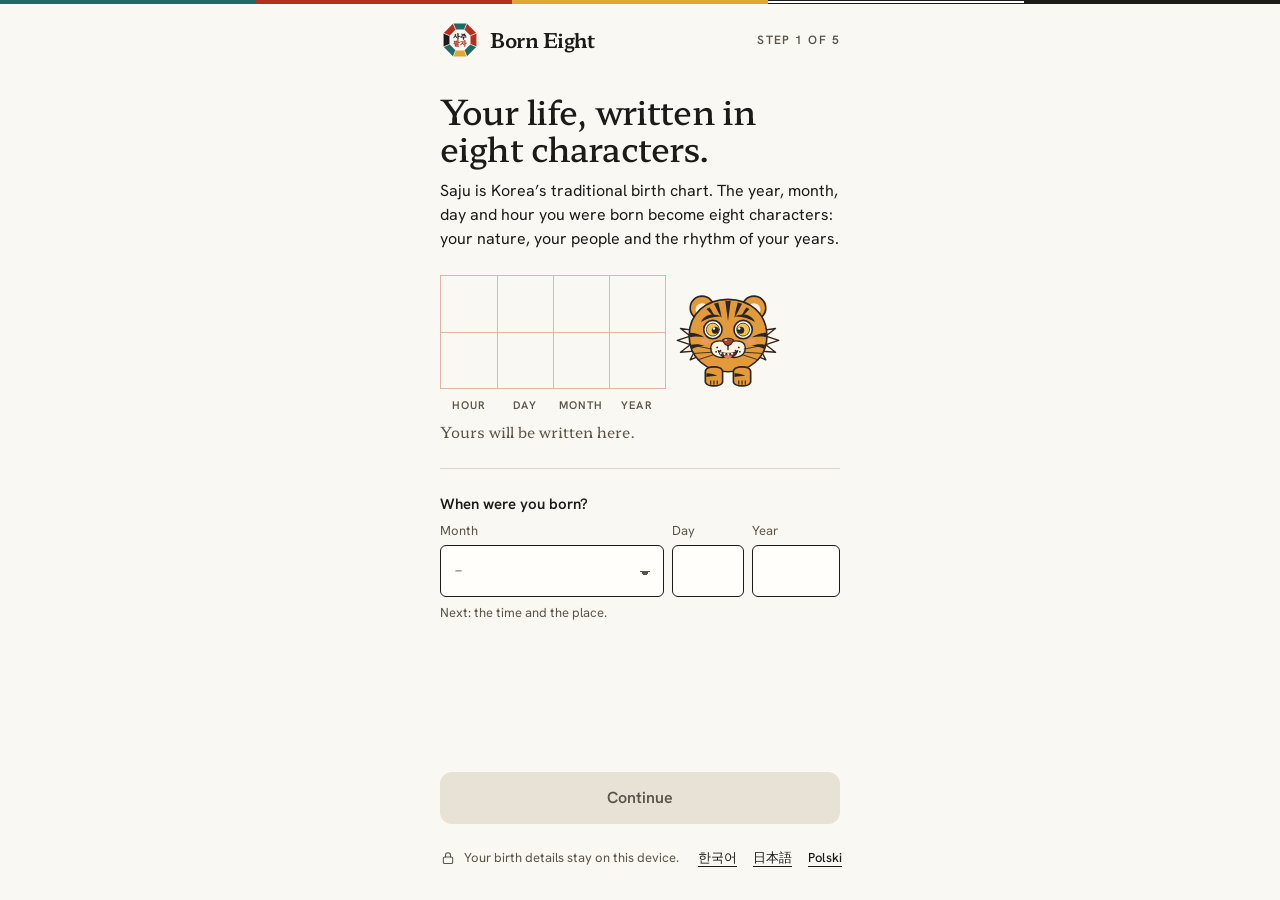
==== commit 7c4dcf3c: "Build 3215b2f" ====
--- a/app/index.html
+++ b/app/index.html
@@ -9,10 +9,10 @@
     <link rel="apple-touch-icon" href="/apple-touch-icon.png" />
     <link rel="manifest" href="/manifest.json" />
     <title>Born Eight</title>
-    <script type="module" crossorigin src="/assets/app-6lgvqbDs.js"></script>
-    <link rel="modulepreload" crossorigin href="/assets/index-CM7oDHs1.js">
-    <link rel="modulepreload" crossorigin href="/assets/textZoom--POM77x5.js">
-    <link rel="stylesheet" crossorigin href="/assets/index-O_KQbiNB.css">
+    <script type="module" crossorigin src="/assets/app-BV93F7VJ.js"></script>
+    <link rel="modulepreload" crossorigin href="/assets/index-RKIonMGR.js">
+    <link rel="modulepreload" crossorigin href="/assets/textZoom-BZ_Ap3fy.js">
+    <link rel="stylesheet" crossorigin href="/assets/index-CvgmDoND.css">
     <link rel="stylesheet" crossorigin href="/assets/textZoom-BVEE__nB.css">
   </head>
   <body>
--- a/assets/index-CvgmDoND.css
+++ b/assets/index-CvgmDoND.css
@@ -0,0 +1 @@
+@font-face{font-family:Hahmlet Variable;font-style:normal;font-display:swap;font-weight:100 900;src:url(/assets/hahmlet-2-wght-normal-dvwkzWsk.woff2) format("woff2-variations");unicode-range:U+d723-d728,U+d72a-d733,U+d735-d748,U+d74a-d74f,U+d752-d753,U+d755-d757,U+d75a-d75f,U+d762-d764,U+d766-d768,U+d76a-d76b,U+d76d-d76f,U+d771-d787,U+d789-d78b,U+d78d-d78f,U+d791-d797,U+d79a,U+d79c,U+d79e-d7a3,U+f900-f909,U+f90b-f92e}@font-face{font-family:Hahmlet Variable;font-style:normal;font-display:swap;font-weight:100 900;src:url(/assets/hahmlet-3-wght-normal-DerNkb9i.woff2) format("woff2-variations");unicode-range:U+d679-d68b,U+d68e-d69e,U+d6a0,U+d6a2-d6a7,U+d6a9-d6c3,U+d6c6-d6c7,U+d6c9-d6cb,U+d6cd-d6d3,U+d6d5-d6d6,U+d6d8-d6e3,U+d6e5-d6e7,U+d6e9-d6fb,U+d6fd-d717,U+d719-d71f,U+d721-d722}@font-face{font-family:Hahmlet Variable;font-style:normal;font-display:swap;font-weight:100 900;src:url(/assets/hahmlet-4-wght-normal-BKp5SRSY.woff2) format("woff2-variations");unicode-range:U+d5bc-d5c7,U+d5ca-d5cb,U+d5cd-d5cf,U+d5d1-d5d7,U+d5d9-d5da,U+d5dc,U+d5de-d5e3,U+d5e6-d5e7,U+d5e9-d5eb,U+d5ed-d5f6,U+d5f8,U+d5fa-d5ff,U+d602-d603,U+d605-d607,U+d609-d60f,U+d612-d613,U+d616-d61b,U+d61d-d637,U+d63a-d63b,U+d63d-d63f,U+d641-d647,U+d64a-d64c,U+d64e-d653,U+d656-d657,U+d659-d65b,U+d65d-d666,U+d668,U+d66a-d678}@font-face{font-family:Hahmlet Variable;font-style:normal;font-display:swap;font-weight:100 900;src:url(/assets/hahmlet-5-wght-normal-BYKsVG4a.woff2) format("woff2-variations");unicode-range:U+d507,U+d509-d50b,U+d50d-d513,U+d515-d53b,U+d53e-d53f,U+d541-d543,U+d545-d54c,U+d54e,U+d550,U+d552-d557,U+d55a-d55b,U+d55d-d55f,U+d561-d564,U+d566-d567,U+d56a,U+d56c,U+d56e-d573,U+d576-d577,U+d579-d583,U+d585-d586,U+d58a-d5a4,U+d5a6-d5bb}@font-face{font-family:Hahmlet Variable;font-style:normal;font-display:swap;font-weight:100 900;src:url(/assets/hahmlet-6-wght-normal-T-2DT_xF.woff2) format("woff2-variations");unicode-range:U+d464-d477,U+d47a-d47b,U+d47d-d47f,U+d481-d487,U+d489-d48a,U+d48c,U+d48e-d4e7,U+d4e9-d503,U+d505-d506}@font-face{font-family:Hahmlet Variable;font-style:normal;font-display:swap;font-weight:100 900;src:url(/assets/hahmlet-7-wght-normal-BNYW21md.woff2) format("woff2-variations");unicode-range:U+d3bf-d3c7,U+d3ca-d3cf,U+d3d1-d3eb,U+d3ee-d3ef,U+d3f1-d3f3,U+d3f5-d3fb,U+d3fd-d400,U+d402-d45b,U+d45d-d463}@font-face{font-family:Hahmlet Variable;font-style:normal;font-display:swap;font-weight:100 900;src:url(/assets/hahmlet-8-wght-normal-D4p2pwwk.woff2) format("woff2-variations");unicode-range:U+d2ff,U+d302-d304,U+d306-d30b,U+d30f,U+d311-d313,U+d315-d31b,U+d31e,U+d322-d324,U+d326-d327,U+d32a-d32b,U+d32d-d32f,U+d331-d337,U+d339-d33c,U+d33e-d37b,U+d37e-d37f,U+d381-d383,U+d385-d38b,U+d38e-d390,U+d392-d397,U+d39a-d39b,U+d39d-d39f,U+d3a1-d3a7,U+d3a9-d3aa,U+d3ac,U+d3ae-d3b3,U+d3b5-d3b7,U+d3b9-d3bb,U+d3bd-d3be}@font-face{font-family:Hahmlet Variable;font-style:normal;font-display:swap;font-weight:100 900;src:url(/assets/hahmlet-9-wght-normal-k_Z3DCe7.woff2) format("woff2-variations");unicode-range:U+d257-d27f,U+d281-d29b,U+d29d-d29f,U+d2a1-d2ab,U+d2ad-d2b7,U+d2ba-d2bb,U+d2bd-d2bf,U+d2c1-d2c7,U+d2c9-d2ef,U+d2f2-d2f3,U+d2f5-d2f7,U+d2f9-d2fe}@font-face{font-family:Hahmlet Variable;font-style:normal;font-display:swap;font-weight:100 900;src:url(/assets/hahmlet-10-wght-normal-ByguBLXH.woff2) format("woff2-variations");unicode-range:U+d1b4,U+d1b6-d1f3,U+d1f5-d22b,U+d22e-d22f,U+d231-d233,U+d235-d23b,U+d23d-d240,U+d242-d256}@font-face{font-family:Hahmlet Variable;font-style:normal;font-display:swap;font-weight:100 900;src:url(/assets/hahmlet-11-wght-normal-CjEj-vQC.woff2) format("woff2-variations");unicode-range:U+d105-d12f,U+d132-d133,U+d135-d137,U+d139-d13f,U+d141-d142,U+d144,U+d146-d14b,U+d14e-d14f,U+d151-d153,U+d155-d15b,U+d15e-d187,U+d189-d19f,U+d1a2-d1a3,U+d1a5-d1a7,U+d1a9-d1af,U+d1b2-d1b3}@font-face{font-family:Hahmlet Variable;font-style:normal;font-display:swap;font-weight:100 900;src:url(/assets/hahmlet-12-wght-normal-CMdc4vuV.woff2) format("woff2-variations");unicode-range:U+d04b-d04f,U+d051-d057,U+d059-d06b,U+d06d-d06f,U+d071-d073,U+d075-d07b,U+d07e-d0a3,U+d0a6-d0a7,U+d0a9-d0ab,U+d0ad-d0b3,U+d0b6,U+d0b8,U+d0ba-d0bf,U+d0c2-d0c3,U+d0c5-d0c7,U+d0c9-d0cf,U+d0d2,U+d0d6-d0db,U+d0de-d0df,U+d0e1-d0e3,U+d0e5-d0eb,U+d0ee-d0f0,U+d0f2-d104}@font-face{font-family:Hahmlet Variable;font-style:normal;font-display:swap;font-weight:100 900;src:url(/assets/hahmlet-13-wght-normal-DNAnLK2c.woff2) format("woff2-variations");unicode-range:U+cfa2-cfc3,U+cfc5-cfdf,U+cfe2-cfe3,U+cfe5-cfe7,U+cfe9-cff4,U+cff6-cffb,U+cffd-cfff,U+d001-d003,U+d005-d017,U+d019-d033,U+d036-d037,U+d039-d03b,U+d03d-d04a}@font-face{font-family:Hahmlet Variable;font-style:normal;font-display:swap;font-weight:100 900;src:url(/assets/hahmlet-14-wght-normal-EjstiYC_.woff2) format("woff2-variations");unicode-range:U+cef0-cef3,U+cef6,U+cef9-ceff,U+cf01-cf03,U+cf05-cf07,U+cf09-cf0f,U+cf11-cf12,U+cf14-cf1b,U+cf1d-cf1f,U+cf21-cf2f,U+cf31-cf53,U+cf56-cf57,U+cf59-cf5b,U+cf5d-cf63,U+cf66,U+cf68,U+cf6a-cf6f,U+cf71-cf84,U+cf86-cf8b,U+cf8d-cfa1}@font-face{font-family:Hahmlet Variable;font-style:normal;font-display:swap;font-weight:100 900;src:url(/assets/hahmlet-15-wght-normal-DP61H6Zq.woff2) format("woff2-variations");unicode-range:U+ce3c-ce57,U+ce5a-ce5b,U+ce5d-ce5f,U+ce61-ce67,U+ce6a,U+ce6c,U+ce6e-ce73,U+ce76-ce77,U+ce79-ce7b,U+ce7d-ce83,U+ce85-ce88,U+ce8a-ce8f,U+ce91-ce93,U+ce95-ce97,U+ce99-ce9f,U+cea2,U+cea4-ceab,U+cead-cee3,U+cee6-cee7,U+cee9-ceeb,U+ceed-ceef}@font-face{font-family:Hahmlet Variable;font-style:normal;font-display:swap;font-weight:100 900;src:url(/assets/hahmlet-16-wght-normal-CrYYoKYs.woff2) format("woff2-variations");unicode-range:U+cd92-cd93,U+cd96-cd97,U+cd99-cd9b,U+cd9d-cda3,U+cda6-cda8,U+cdaa-cdaf,U+cdb1-cdc3,U+cdc5-cdcb,U+cdcd-cde7,U+cde9-ce03,U+ce05-ce1f,U+ce22-ce34,U+ce36-ce3b}@font-face{font-family:Hahmlet Variable;font-style:normal;font-display:swap;font-weight:100 900;src:url(/assets/hahmlet-17-wght-normal-q_-CKcx6.woff2) format("woff2-variations");unicode-range:U+ccef-cd07,U+cd0a-cd0b,U+cd0d-cd1a,U+cd1c,U+cd1e-cd2b,U+cd2d-cd5b,U+cd5d-cd77,U+cd79-cd91}@font-face{font-family:Hahmlet Variable;font-style:normal;font-display:swap;font-weight:100 900;src:url(/assets/hahmlet-18-wght-normal-BLCbfjIf.woff2) format("woff2-variations");unicode-range:U+cc3f-cc43,U+cc46-cc47,U+cc49-cc4b,U+cc4d-cc53,U+cc55-cc58,U+cc5a-cc5f,U+cc61-cc97,U+cc9a-cc9b,U+cc9d-cc9f,U+cca1-cca7,U+ccaa,U+ccac,U+ccae-ccb3,U+ccb6-ccb7,U+ccb9-ccbb,U+ccbd-cccf,U+ccd1-cce3,U+cce5-ccee}@font-face{font-family:Hahmlet Variable;font-style:normal;font-display:swap;font-weight:100 900;src:url(/assets/hahmlet-19-wght-normal-DNss3m_s.woff2) format("woff2-variations");unicode-range:U+cb91-cbd3,U+cbd5-cbe3,U+cbe5-cc0b,U+cc0e-cc0f,U+cc11-cc13,U+cc15-cc1b,U+cc1d-cc20,U+cc23-cc27,U+cc2a-cc2b,U+cc2d,U+cc2f,U+cc31-cc37,U+cc3a,U+cc3c}@font-face{font-family:Hahmlet Variable;font-style:normal;font-display:swap;font-weight:100 900;src:url(/assets/hahmlet-20-wght-normal-BoeyyDt5.woff2) format("woff2-variations");unicode-range:U+caf4-cb47,U+cb4a-cb90}@font-face{font-family:Hahmlet Variable;font-style:normal;font-display:swap;font-weight:100 900;src:url(/assets/hahmlet-21-wght-normal-BmuxceT0.woff2) format("woff2-variations");unicode-range:U+ca4a-ca4b,U+ca4e-ca4f,U+ca51-ca53,U+ca55-ca5b,U+ca5d-ca60,U+ca62-ca83,U+ca85-cabb,U+cabe-cabf,U+cac1-cac3,U+cac5-cacb,U+cacd-cad0,U+cad2,U+cad4-cad8,U+cada-caf3}@font-face{font-family:Hahmlet Variable;font-style:normal;font-display:swap;font-weight:100 900;src:url(/assets/hahmlet-22-wght-normal-DK2iRHut.woff2) format("woff2-variations");unicode-range:U+c996-c997,U+c99a-c99c,U+c99e-c9bf,U+c9c2-c9c3,U+c9c5-c9c7,U+c9c9-c9cf,U+c9d2,U+c9d4,U+c9d7-c9d8,U+c9db,U+c9de-c9df,U+c9e1-c9e3,U+c9e5-c9e6,U+c9e8-c9eb,U+c9ee-c9f0,U+c9f2-c9f7,U+c9f9-ca0b,U+ca0d-ca28,U+ca2a-ca49}@font-face{font-family:Hahmlet Variable;font-style:normal;font-display:swap;font-weight:100 900;src:url(/assets/hahmlet-23-wght-normal-BndvK2bW.woff2) format("woff2-variations");unicode-range:U+c8e9-c8f4,U+c8f6-c8fb,U+c8fe-c8ff,U+c901-c903,U+c905-c90b,U+c90e-c910,U+c912-c917,U+c919-c92b,U+c92d-c94f,U+c951-c953,U+c955-c96b,U+c96d-c973,U+c975-c987,U+c98a-c98b,U+c98d-c98f,U+c991-c995}@font-face{font-family:Hahmlet Variable;font-style:normal;font-display:swap;font-weight:100 900;src:url(/assets/hahmlet-24-wght-normal-BQ8epJJo.woff2) format("woff2-variations");unicode-range:U+c841-c84b,U+c84d-c86f,U+c872-c873,U+c875-c877,U+c879-c87f,U+c882-c884,U+c887-c88a,U+c88d-c8c3,U+c8c5-c8df,U+c8e1-c8e8}@font-face{font-family:Hahmlet Variable;font-style:normal;font-display:swap;font-weight:100 900;src:url(/assets/hahmlet-25-wght-normal-CNAf6qbj.woff2) format("woff2-variations");unicode-range:U+c779-c77b,U+c77e-c782,U+c786,U+c78b,U+c78d,U+c78f,U+c792-c793,U+c795,U+c797,U+c799-c79f,U+c7a2,U+c7a7-c7ab,U+c7ae-c7bb,U+c7bd-c7c0,U+c7c2-c7c7,U+c7c9-c7dc,U+c7de-c7ff,U+c802-c803,U+c805-c807,U+c809,U+c80b-c80f,U+c812,U+c814,U+c817-c81b,U+c81e-c81f,U+c821-c823,U+c825-c82e,U+c830-c837,U+c839-c83b,U+c83d-c840}@font-face{font-family:Hahmlet Variable;font-style:normal;font-display:swap;font-weight:100 900;src:url(/assets/hahmlet-26-wght-normal-CSA0MQ0M.woff2) format("woff2-variations");unicode-range:U+c6bb-c6bf,U+c6c2,U+c6c4,U+c6c6-c6cb,U+c6ce-c6cf,U+c6d1-c6d3,U+c6d5-c6db,U+c6dd-c6df,U+c6e1-c6e7,U+c6e9-c6eb,U+c6ed-c6ef,U+c6f1-c6f8,U+c6fa-c703,U+c705-c707,U+c709-c70b,U+c70d-c716,U+c718,U+c71a-c71f,U+c722-c723,U+c725-c727,U+c729-c734,U+c736-c73b,U+c73e-c73f,U+c741-c743,U+c745-c74b,U+c74e-c750,U+c752-c757,U+c759-c773,U+c776-c777}@font-face{font-family:Hahmlet Variable;font-style:normal;font-display:swap;font-weight:100 900;src:url(/assets/hahmlet-27-wght-normal-e6T0NXEY.woff2) format("woff2-variations");unicode-range:U+c5f5-c5fb,U+c5fe,U+c602-c605,U+c607,U+c609-c60f,U+c611-c61a,U+c61c-c623,U+c626-c627,U+c629-c62b,U+c62d,U+c62f-c632,U+c636,U+c638,U+c63a-c63f,U+c642-c643,U+c645-c647,U+c649-c652,U+c656-c65b,U+c65d-c65f,U+c661-c663,U+c665-c677,U+c679-c67b,U+c67d-c693,U+c696-c697,U+c699-c69b,U+c69d-c6a3,U+c6a6,U+c6a8,U+c6aa-c6af,U+c6b2-c6b3,U+c6b5-c6b7,U+c6b9-c6ba}@font-face{font-family:Hahmlet Variable;font-style:normal;font-display:swap;font-weight:100 900;src:url(/assets/hahmlet-28-wght-normal-N0hS2Rna.woff2) format("woff2-variations");unicode-range:U+c517-c527,U+c52a-c52b,U+c52d-c52f,U+c531-c538,U+c53a,U+c53c,U+c53e-c543,U+c546-c547,U+c54b,U+c54d-c552,U+c556,U+c55a-c55b,U+c55d,U+c55f,U+c562-c563,U+c565-c567,U+c569-c56f,U+c572,U+c574,U+c576-c57b,U+c57e-c57f,U+c581-c583,U+c585-c586,U+c588-c58b,U+c58e,U+c590,U+c592-c596,U+c599-c5b3,U+c5b6-c5b7,U+c5ba,U+c5be-c5c3,U+c5ca-c5cb,U+c5cd,U+c5cf,U+c5d2-c5d3,U+c5d5-c5d7,U+c5d9-c5df,U+c5e1-c5e2,U+c5e4,U+c5e6-c5eb,U+c5ef,U+c5f1-c5f3}@font-face{font-family:Hahmlet Variable;font-style:normal;font-display:swap;font-weight:100 900;src:url(/assets/hahmlet-29-wght-normal-DylLelti.woff2) format("woff2-variations");unicode-range:U+c475-c4ef,U+c4f2-c4f3,U+c4f5-c4f7,U+c4f9-c4ff,U+c502-c50b,U+c50d-c516}@font-face{font-family:Hahmlet Variable;font-style:normal;font-display:swap;font-weight:100 900;src:url(/assets/hahmlet-30-wght-normal-BrB5DUXj.woff2) format("woff2-variations");unicode-range:U+c3d0-c3d7,U+c3da-c3db,U+c3dd-c3de,U+c3e1-c3ec,U+c3ee-c3f3,U+c3f5-c42b,U+c42d-c463,U+c466-c474}@font-face{font-family:Hahmlet Variable;font-style:normal;font-display:swap;font-weight:100 900;src:url(/assets/hahmlet-31-wght-normal-Bg0yKvEj.woff2) format("woff2-variations");unicode-range:U+c32b-c367,U+c36a-c36b,U+c36d-c36f,U+c371-c377,U+c37a-c37b,U+c37e-c383,U+c385-c387,U+c389-c3cf}@font-face{font-family:Hahmlet Variable;font-style:normal;font-display:swap;font-weight:100 900;src:url(/assets/hahmlet-32-wght-normal-b2_WM187.woff2) format("woff2-variations");unicode-range:U+c26a-c26b,U+c26d-c26f,U+c271-c273,U+c275-c27b,U+c27e-c287,U+c289-c28f,U+c291-c297,U+c299-c29a,U+c29c-c2a3,U+c2a5-c2a7,U+c2a9-c2ab,U+c2ad-c2b3,U+c2b6,U+c2b8,U+c2ba-c2bb,U+c2bd-c2db,U+c2de-c2df,U+c2e1-c2e2,U+c2e5-c2ea,U+c2ee,U+c2f0,U+c2f2-c2f5,U+c2f7,U+c2fa-c2fb,U+c2fd-c2ff,U+c301-c307,U+c309-c30c,U+c30e-c312,U+c315-c323,U+c325-c328,U+c32a}@font-face{font-family:Hahmlet Variable;font-style:normal;font-display:swap;font-weight:100 900;src:url(/assets/hahmlet-33-wght-normal-BIv3pFrf.woff2) format("woff2-variations");unicode-range:U+c1bc-c1c3,U+c1c5-c1df,U+c1e1-c1fb,U+c1fd-c203,U+c205-c20c,U+c20e,U+c210-c217,U+c21a-c21b,U+c21d-c21e,U+c221-c227,U+c229-c22a,U+c22c,U+c22e,U+c230,U+c233-c24f,U+c251-c257,U+c259-c269}@font-face{font-family:Hahmlet Variable;font-style:normal;font-display:swap;font-weight:100 900;src:url(/assets/hahmlet-34-wght-normal-zZwlEyRN.woff2) format("woff2-variations");unicode-range:U+c101-c11b,U+c11f,U+c121-c123,U+c125-c12b,U+c12e,U+c132-c137,U+c13a-c13b,U+c13d-c13f,U+c141-c147,U+c14a,U+c14c-c153,U+c155-c157,U+c159-c15b,U+c15d-c166,U+c169-c16f,U+c171-c177,U+c179-c18b,U+c18e-c18f,U+c191-c193,U+c195-c19b,U+c19d-c19e,U+c1a0,U+c1a2-c1a4,U+c1a6-c1bb}@font-face{font-family:Hahmlet Variable;font-style:normal;font-display:swap;font-weight:100 900;src:url(/assets/hahmlet-35-wght-normal-BJ5oj5Ee.woff2) format("woff2-variations");unicode-range:U+c049-c057,U+c059-c05b,U+c05d-c05f,U+c061-c067,U+c069-c08f,U+c091-c0ab,U+c0ae-c0af,U+c0b1-c0b3,U+c0b5,U+c0b7-c0bb,U+c0be,U+c0c2-c0c7,U+c0ca-c0cb,U+c0cd-c0cf,U+c0d1-c0d7,U+c0d9-c0da,U+c0dc,U+c0de-c0e3,U+c0e5-c0eb,U+c0ed-c0f3,U+c0f6,U+c0f8,U+c0fa-c0ff}@font-face{font-family:Hahmlet Variable;font-style:normal;font-display:swap;font-weight:100 900;src:url(/assets/hahmlet-36-wght-normal-B3AtvpEN.woff2) format("woff2-variations");unicode-range:U+bfa7-bfaf,U+bfb1-bfc4,U+bfc6-bfcb,U+bfce-bfcf,U+bfd1-bfd3,U+bfd5-bfdb,U+bfdd-c048}@font-face{font-family:Hahmlet Variable;font-style:normal;font-display:swap;font-weight:100 900;src:url(/assets/hahmlet-37-wght-normal-l-dyPZZv.woff2) format("woff2-variations");unicode-range:U+bf07,U+bf09-bf3f,U+bf41-bf4f,U+bf52-bf54,U+bf56-bfa6}@font-face{font-family:Hahmlet Variable;font-style:normal;font-display:swap;font-weight:100 900;src:url(/assets/hahmlet-38-wght-normal-Dwkcn5Cp.woff2) format("woff2-variations");unicode-range:U+be56,U+be58,U+be5c-be5f,U+be62-be63,U+be65-be67,U+be69-be74,U+be76-be7b,U+be7e-be7f,U+be81-be8e,U+be90,U+be92-bea7,U+bea9-becf,U+bed2-bed3,U+bed5-bed6,U+bed9-bee3,U+bee6-bf06}@font-face{font-family:Hahmlet Variable;font-style:normal;font-display:swap;font-weight:100 900;src:url(/assets/hahmlet-39-wght-normal-CGkgidyS.woff2) format("woff2-variations");unicode-range:U+bdb0-bdd3,U+bdd5-bdef,U+bdf1-be0b,U+be0d-be0f,U+be11-be13,U+be15-be43,U+be46-be47,U+be49-be4b,U+be4d-be53}@font-face{font-family:Hahmlet Variable;font-style:normal;font-display:swap;font-weight:100 900;src:url(/assets/hahmlet-40-wght-normal-BAqIE5B7.woff2) format("woff2-variations");unicode-range:U+bd03,U+bd06,U+bd08,U+bd0a-bd0f,U+bd11-bd22,U+bd25-bd47,U+bd49-bd58,U+bd5a-bd7f,U+bd82-bd83,U+bd85-bd87,U+bd8a-bd8f,U+bd91-bd92,U+bd94,U+bd96-bd98,U+bd9a-bdaf}@font-face{font-family:Hahmlet Variable;font-style:normal;font-display:swap;font-weight:100 900;src:url(/assets/hahmlet-41-wght-normal-YYDavDas.woff2) format("woff2-variations");unicode-range:U+bc4e-bc83,U+bc86-bc87,U+bc89-bc8b,U+bc8d-bc93,U+bc96,U+bc98,U+bc9b-bc9f,U+bca2-bca3,U+bca5-bca7,U+bca9-bcb2,U+bcb4-bcbb,U+bcbe-bcbf,U+bcc1-bcc3,U+bcc5-bccc,U+bcce-bcd0,U+bcd2-bcd4,U+bcd6-bcf3,U+bcf7,U+bcf9-bcfb,U+bcfd-bd02}@font-face{font-family:Hahmlet Variable;font-style:normal;font-display:swap;font-weight:100 900;src:url(/assets/hahmlet-42-wght-normal-CGUNtRdl.woff2) format("woff2-variations");unicode-range:U+bb90-bba3,U+bba5-bbab,U+bbad-bbbf,U+bbc1-bbf7,U+bbfa-bbfb,U+bbfd-bbfe,U+bc01-bc07,U+bc09-bc0a,U+bc0e,U+bc10,U+bc12-bc13,U+bc17,U+bc19-bc1a,U+bc1e,U+bc20-bc23,U+bc26,U+bc28,U+bc2a-bc2c,U+bc2e-bc2f,U+bc32-bc33,U+bc35-bc37,U+bc39-bc3f,U+bc41-bc42,U+bc44,U+bc46-bc48,U+bc4a-bc4d}@font-face{font-family:Hahmlet Variable;font-style:normal;font-display:swap;font-weight:100 900;src:url(/assets/hahmlet-43-wght-normal-BMDozne9.woff2) format("woff2-variations");unicode-range:U+bae6-bafb,U+bafd-bb17,U+bb19-bb33,U+bb37,U+bb39-bb3a,U+bb3d-bb43,U+bb45-bb46,U+bb48,U+bb4a-bb4f,U+bb51-bb53,U+bb55-bb57,U+bb59-bb62,U+bb64-bb8f}@font-face{font-family:Hahmlet Variable;font-style:normal;font-display:swap;font-weight:100 900;src:url(/assets/hahmlet-44-wght-normal-DzYH5GfT.woff2) format("woff2-variations");unicode-range:U+ba30-ba37,U+ba3a-ba3b,U+ba3d-ba3f,U+ba41-ba47,U+ba49-ba4a,U+ba4c,U+ba4e-ba53,U+ba56-ba57,U+ba59-ba5b,U+ba5d-ba63,U+ba65-ba66,U+ba68-ba6f,U+ba71-ba73,U+ba75-ba77,U+ba79-ba84,U+ba86,U+ba88-baa7,U+baaa,U+baad-baaf,U+bab1-bab7,U+baba,U+babc,U+babe-bae5}@font-face{font-family:Hahmlet Variable;font-style:normal;font-display:swap;font-weight:100 900;src:url(/assets/hahmlet-45-wght-normal-DG7HikrP.woff2) format("woff2-variations");unicode-range:U+b96e-b973,U+b976-b977,U+b979-b97b,U+b97d-b983,U+b986,U+b988,U+b98a-b98d,U+b98f-b9ab,U+b9ae-b9af,U+b9b1-b9b3,U+b9b5-b9bb,U+b9be,U+b9c0,U+b9c2-b9c7,U+b9ca-b9cb,U+b9cd,U+b9d2-b9d7,U+b9da,U+b9dc,U+b9df-b9e0,U+b9e2,U+b9e6-b9e7,U+b9e9-b9f3,U+b9f6,U+b9f8,U+b9fb-ba2f}@font-face{font-family:Hahmlet Variable;font-style:normal;font-display:swap;font-weight:100 900;src:url(/assets/hahmlet-46-wght-normal-DHGnex_8.woff2) format("woff2-variations");unicode-range:U+b8bf-b8cb,U+b8cd-b8e0,U+b8e2-b8e7,U+b8ea-b8eb,U+b8ed-b8ef,U+b8f1-b8f7,U+b8fa,U+b8fc,U+b8fe-b903,U+b905-b917,U+b919-b91f,U+b921-b93b,U+b93d-b957,U+b95a-b95b,U+b95d-b95f,U+b961-b967,U+b969-b96c}@font-face{font-family:Hahmlet Variable;font-style:normal;font-display:swap;font-weight:100 900;src:url(/assets/hahmlet-47-wght-normal-BKmuK3ka.woff2) format("woff2-variations");unicode-range:U+b80d-b80f,U+b811-b817,U+b81a,U+b81c-b823,U+b826-b827,U+b829-b82b,U+b82d-b833,U+b836,U+b83a-b83f,U+b841-b85b,U+b85e-b85f,U+b861-b863,U+b865-b86b,U+b86e,U+b870,U+b872-b8af,U+b8b1-b8be}@font-face{font-family:Hahmlet Variable;font-style:normal;font-display:swap;font-weight:100 900;src:url(/assets/hahmlet-48-wght-normal-w3rH95Sa.woff2) format("woff2-variations");unicode-range:U+b74d-b75f,U+b761-b763,U+b765-b774,U+b776-b77b,U+b77e-b77f,U+b781-b783,U+b785-b78b,U+b78e,U+b792-b796,U+b79a-b79b,U+b79d-b7a7,U+b7aa,U+b7ae-b7b3,U+b7b6-b7c8,U+b7ca-b7eb,U+b7ee-b7ef,U+b7f1-b7f3,U+b7f5-b7fb,U+b7fe,U+b802-b806,U+b80a-b80b}@font-face{font-family:Hahmlet Variable;font-style:normal;font-display:swap;font-weight:100 900;src:url(/assets/hahmlet-49-wght-normal-428PZnSa.woff2) format("woff2-variations");unicode-range:U+b6a7-b6aa,U+b6ac-b6b0,U+b6b2-b6ef,U+b6f1-b727,U+b72a-b72b,U+b72d-b72e,U+b731-b737,U+b739-b73a,U+b73c-b743,U+b745-b74c}@font-face{font-family:Hahmlet Variable;font-style:normal;font-display:swap;font-weight:100 900;src:url(/assets/hahmlet-50-wght-normal-gSQxxw0I.woff2) format("woff2-variations");unicode-range:U+b605-b60f,U+b612-b617,U+b619-b624,U+b626-b69b,U+b69e-b6a3,U+b6a5-b6a6}@font-face{font-family:Hahmlet Variable;font-style:normal;font-display:swap;font-weight:100 900;src:url(/assets/hahmlet-51-wght-normal-BG1P9LkE.woff2) format("woff2-variations");unicode-range:U+b55f,U+b562-b583,U+b585-b59f,U+b5a2-b5a3,U+b5a5-b5a7,U+b5a9-b5b2,U+b5b5-b5ba,U+b5bd-b604}@font-face{font-family:Hahmlet Variable;font-style:normal;font-display:swap;font-weight:100 900;src:url(/assets/hahmlet-52-wght-normal-DcVIWChE.woff2) format("woff2-variations");unicode-range:U+b4a5-b4b6,U+b4b8-b4bf,U+b4c1-b4c7,U+b4c9-b4db,U+b4de-b4df,U+b4e1-b4e2,U+b4e5-b4eb,U+b4ee,U+b4f0,U+b4f2-b513,U+b516-b517,U+b519-b51a,U+b51d-b523,U+b526,U+b528,U+b52b-b52f,U+b532-b533,U+b535-b537,U+b539-b53f,U+b541-b544,U+b546-b54b,U+b54d-b54f,U+b551-b55b,U+b55d-b55e}@font-face{font-family:Hahmlet Variable;font-style:normal;font-display:swap;font-weight:100 900;src:url(/assets/hahmlet-53-wght-normal-BIb8pOoO.woff2) format("woff2-variations");unicode-range:U+b3f8-b3fb,U+b3fd-b40f,U+b411-b417,U+b419-b41b,U+b41d-b41f,U+b421-b427,U+b42a-b42b,U+b42d-b44f,U+b452-b453,U+b455-b457,U+b459-b45f,U+b462-b464,U+b466-b46b,U+b46d-b47f,U+b481-b4a3}@font-face{font-family:Hahmlet Variable;font-style:normal;font-display:swap;font-weight:100 900;src:url(/assets/hahmlet-54-wght-normal-DW7-QG1U.woff2) format("woff2-variations");unicode-range:U+b342-b353,U+b356-b357,U+b359-b35b,U+b35d-b35e,U+b360-b363,U+b366,U+b368,U+b36a-b36d,U+b36f,U+b372-b373,U+b375-b377,U+b379-b37f,U+b381-b382,U+b384,U+b386-b38b,U+b38d-b3c3,U+b3c6-b3c7,U+b3c9-b3ca,U+b3cd-b3d3,U+b3d6,U+b3d8,U+b3da-b3f7}@font-face{font-family:Hahmlet Variable;font-style:normal;font-display:swap;font-weight:100 900;src:url(/assets/hahmlet-55-wght-normal-CwdkrpUd.woff2) format("woff2-variations");unicode-range:U+b27c-b283,U+b285-b28f,U+b292-b293,U+b295-b297,U+b29a-b29f,U+b2a1-b2a4,U+b2a7-b2a9,U+b2ab,U+b2ad-b2c7,U+b2ca-b2cb,U+b2cd-b2cf,U+b2d1-b2d7,U+b2da,U+b2dc,U+b2de-b2e3,U+b2e7,U+b2e9-b2ea,U+b2ef-b2f3,U+b2f6,U+b2f8,U+b2fa-b2fb,U+b2fd-b2fe,U+b302-b303,U+b305-b307,U+b309-b30f,U+b312,U+b316-b31b,U+b31d-b341}@font-face{font-family:Hahmlet Variable;font-style:normal;font-display:swap;font-weight:100 900;src:url(/assets/hahmlet-56-wght-normal-CG8i2wXG.woff2) format("woff2-variations");unicode-range:U+b1d6-b1e7,U+b1e9-b1fc,U+b1fe-b203,U+b206-b207,U+b209-b20b,U+b20d-b213,U+b216-b21f,U+b221-b257,U+b259-b273,U+b275-b27b}@font-face{font-family:Hahmlet Variable;font-style:normal;font-display:swap;font-weight:100 900;src:url(/assets/hahmlet-57-wght-normal-CknrACs1.woff2) format("woff2-variations");unicode-range:U+b120-b122,U+b126-b127,U+b129-b12b,U+b12d-b133,U+b136,U+b138,U+b13a-b13f,U+b142-b143,U+b145-b14f,U+b151-b153,U+b156-b157,U+b159-b177,U+b17a-b17b,U+b17d-b17f,U+b181-b187,U+b189-b18c,U+b18e-b191,U+b195-b1a7,U+b1a9-b1cb,U+b1cd-b1d5}@font-face{font-family:Hahmlet Variable;font-style:normal;font-display:swap;font-weight:100 900;src:url(/assets/hahmlet-58-wght-normal-CPBHmzEZ.woff2) format("woff2-variations");unicode-range:U+b05f-b07b,U+b07e-b07f,U+b081-b083,U+b085-b08b,U+b08d-b097,U+b09b,U+b09d-b09f,U+b0a2-b0a7,U+b0aa,U+b0b0,U+b0b2,U+b0b6-b0b7,U+b0b9-b0bb,U+b0bd-b0c3,U+b0c6-b0c7,U+b0ca-b0cf,U+b0d1-b0df,U+b0e1-b0e4,U+b0e6-b107,U+b10a-b10b,U+b10d-b10f,U+b111-b112,U+b114-b117,U+b119-b11a,U+b11c-b11f}@font-face{font-family:Hahmlet Variable;font-style:normal;font-display:swap;font-weight:100 900;src:url(/assets/hahmlet-59-wght-normal-ULTQbdBU.woff2) format("woff2-variations");unicode-range:U+afac-afb7,U+afba-afbb,U+afbd-afbf,U+afc1-afc6,U+afca-afcc,U+afce-afd3,U+afd5-afe7,U+afe9-afef,U+aff1-b00b,U+b00d-b00f,U+b011-b013,U+b015-b01b,U+b01d-b027,U+b029-b043,U+b045-b047,U+b049,U+b04b,U+b04d-b052,U+b055-b056,U+b058-b05c,U+b05e}@font-face{font-family:Hahmlet Variable;font-style:normal;font-display:swap;font-weight:100 900;src:url(/assets/hahmlet-60-wght-normal-BAXe02Jg.woff2) format("woff2-variations");unicode-range:U+af03-af07,U+af09-af2b,U+af2e-af33,U+af35-af3b,U+af3e-af40,U+af44-af47,U+af4a-af5c,U+af5e-af63,U+af65-af7f,U+af81-afab}@font-face{font-family:Hahmlet Variable;font-style:normal;font-display:swap;font-weight:100 900;src:url(/assets/hahmlet-61-wght-normal-DdBeIQ_Y.woff2) format("woff2-variations");unicode-range:U+ae56-ae5b,U+ae5e-ae60,U+ae62-ae64,U+ae66-ae67,U+ae69-ae6b,U+ae6d-ae83,U+ae85-aebb,U+aebf,U+aec1-aec3,U+aec5-aecb,U+aece,U+aed0,U+aed2-aed7,U+aed9-aef3,U+aef5-af02}@font-face{font-family:Hahmlet Variable;font-style:normal;font-display:swap;font-weight:100 900;src:url(/assets/hahmlet-62-wght-normal-CGWMlRoh.woff2) format("woff2-variations");unicode-range:U+ad9c-ada3,U+ada5-adbf,U+adc1-adc3,U+adc5-adc7,U+adc9-add2,U+add4-addb,U+addd-addf,U+ade1-ade3,U+ade5-adf7,U+adfa-adfb,U+adfd-adff,U+ae02-ae07,U+ae0a,U+ae0c,U+ae0e-ae13,U+ae15-ae2f,U+ae31-ae33,U+ae35-ae37,U+ae39-ae3f,U+ae42,U+ae44,U+ae46-ae49,U+ae4b,U+ae4f,U+ae51-ae53,U+ae55}@font-face{font-family:Hahmlet Variable;font-style:normal;font-display:swap;font-weight:100 900;src:url(/assets/hahmlet-63-wght-normal-C_nJmQxu.woff2) format("woff2-variations");unicode-range:U+ace2-ace3,U+ace5-ace6,U+ace9-acef,U+acf2,U+acf4,U+acf7-acfb,U+acfe-acff,U+ad01-ad03,U+ad05-ad0b,U+ad0d-ad10,U+ad12-ad1b,U+ad1d-ad33,U+ad35-ad48,U+ad4a-ad4f,U+ad51-ad6b,U+ad6e-ad6f,U+ad71-ad72,U+ad77-ad7c,U+ad7e,U+ad80,U+ad82-ad87,U+ad89-ad8b,U+ad8d-ad8f,U+ad91-ad9b}@font-face{font-family:Hahmlet Variable;font-style:normal;font-display:swap;font-weight:100 900;src:url(/assets/hahmlet-64-wght-normal-B97-Vdnv.woff2) format("woff2-variations");unicode-range:U+ac25-ac2c,U+ac2e,U+ac30,U+ac32-ac37,U+ac39-ac3f,U+ac41-ac4c,U+ac4e-ac6f,U+ac72-ac73,U+ac75-ac76,U+ac79-ac7f,U+ac82,U+ac84-ac88,U+ac8a-ac8b,U+ac8d-ac8f,U+ac91-ac93,U+ac95-ac9b,U+ac9d-ac9e,U+aca1-aca7,U+acab,U+acad-acaf,U+acb1-acb7,U+acba-acbb,U+acbe-acc0,U+acc2-acc3,U+acc5-acdf}@font-face{font-family:Hahmlet Variable;font-style:normal;font-display:swap;font-weight:100 900;src:url(/assets/hahmlet-65-wght-normal-pdvf8tol.woff2) format("woff2-variations");unicode-range:U+99df,U+99ed,U+99f1,U+99ff,U+9a01,U+9a08,U+9a0e-9a0f,U+9a19,U+9a2b,U+9a30,U+9a36-9a37,U+9a40,U+9a43,U+9a45,U+9a4d,U+9a55,U+9a57,U+9a5a-9a5b,U+9a5f,U+9a62,U+9a65,U+9a69-9a6a,U+9aa8,U+9ab8,U+9ad3,U+9ae5,U+9aee,U+9b1a,U+9b27,U+9b2a,U+9b31,U+9b3c,U+9b41-9b45,U+9b4f,U+9b54,U+9b5a,U+9b6f,U+9b8e,U+9b91,U+9b9f,U+9bab,U+9bae,U+9bc9,U+9bd6,U+9be4,U+9be8,U+9c0d,U+9c10,U+9c12,U+9c15,U+9c25,U+9c32,U+9c3b,U+9c47,U+9c49,U+9c57,U+9ce5,U+9ce7,U+9ce9,U+9cf3-9cf4,U+9cf6,U+9d09,U+9d1b,U+9d26,U+9d28,U+9d3b,U+9d51,U+9d5d,U+9d60-9d61,U+9d6c,U+9d72,U+9da9,U+9daf,U+9db4,U+9dc4,U+9dd7,U+9df2,U+9df8-9dfa,U+9e1a,U+9e1e,U+9e75,U+9e79,U+9e7d,U+9e7f,U+9e92-9e93,U+9e97,U+9e9d,U+9e9f,U+9ea5,U+9eb4-9eb5,U+9ebb,U+9ebe,U+9ec3,U+9ecd-9ece,U+9ed4,U+9ed8,U+9edb-9edc,U+9ede,U+9ee8,U+9ef4,U+9f07-9f08,U+9f0e,U+9f13,U+9f20,U+9f3b,U+9f4a-9f4b,U+9f4e,U+9f52,U+9f5f,U+9f61,U+9f67,U+9f6a,U+9f6c,U+9f77,U+9f8d,U+9f90,U+9f95,U+9f9c,U+ac02-ac03,U+ac05-ac06,U+ac09-ac0f,U+ac17-ac18,U+ac1b,U+ac1e-ac1f,U+ac21-ac23}@font-face{font-family:Hahmlet Variable;font-style:normal;font-display:swap;font-weight:100 900;src:url(/assets/hahmlet-94-wght-normal-Cm1YbUHc.woff2) format("woff2-variations");unicode-range:U+3136,U+3138,U+313a-3140,U+3143-3144,U+3150,U+3152,U+3154-3156,U+3158-315b,U+315d-315f,U+3162,U+3164-318c,U+318e,U+3200-321b,U+3231,U+3239,U+3251-325a,U+3260-327b,U+327e-327f,U+328a-3290,U+3294,U+329e,U+32a5,U+3380-3384,U+3388-338b}@font-face{font-family:Hahmlet Variable;font-style:normal;font-display:swap;font-weight:100 900;src:url([data-uri]) format("woff2-variations");unicode-range:U+2f7d,U+2f7f-2f8b,U+2f8e-2f90,U+2f92-2f97,U+2f99-2fa0,U+2fa2-2fa3,U+2fa5-2fa9,U+2fac-2fb1,U+2fb3-2fbc,U+2fc1-2fca,U+2fcd-2fd4,U+3003,U+3012-3019,U+301c,U+301e-3020,U+3036,U+3041,U+3043,U+3045,U+3047,U+3049,U+304e,U+3050,U+3052,U+3056,U+305a,U+305c,U+305e,U+3062,U+3065,U+306c,U+3070-307d,U+3080,U+3085,U+3087,U+308e,U+3090-3091,U+30a1,U+30a5,U+30a9,U+30ae,U+30b1-30b2,U+30b4,U+30b6,U+30bc-30be,U+30c2,U+30c5,U+30cc,U+30d2,U+30d4,U+30d8-30dd,U+30e4,U+30e6,U+30e8,U+30ee,U+30f0-30f2,U+30f4-30f6,U+3133,U+3135}@font-face{font-family:Hahmlet Variable;font-style:normal;font-display:swap;font-weight:100 900;src:url([data-uri]) format("woff2-variations");unicode-range:U+2541-254b,U+25a4-25a9,U+25b1,U+25b5,U+25b9,U+25bf,U+25c1,U+25c3,U+25c9-25ca,U+25cc,U+25ce,U+25d0-25d1,U+25e6,U+25ef,U+260f,U+261d,U+261f,U+262f,U+2660,U+2664,U+2667-2669,U+266d,U+266f,U+2716,U+271a,U+273d,U+2756,U+2776-277f,U+278a-2793,U+2963,U+2965,U+2ac5-2ac6,U+2acb-2acc,U+2f00,U+2f04,U+2f06,U+2f08,U+2f0a-2f0b,U+2f11-2f12,U+2f14,U+2f17-2f18,U+2f1c-2f1d,U+2f1f-2f20,U+2f23-2f26,U+2f28-2f29,U+2f2b,U+2f2d,U+2f2f-2f32,U+2f38,U+2f3c-2f40,U+2f42-2f4c,U+2f4f-2f52,U+2f54-2f58,U+2f5a-2f66,U+2f69-2f70,U+2f72-2f76,U+2f78,U+2f7a-2f7c}@font-face{font-family:Hahmlet Variable;font-style:normal;font-display:swap;font-weight:100 900;src:url(/assets/hahmlet-98-wght-normal-B0kPf6_M.woff2) format("woff2-variations");unicode-range:U+215b-215e,U+2162-2169,U+2170-2179,U+2195-2199,U+21b0-21b4,U+21bc,U+21c0,U+21c4-21c5,U+21cd,U+21cf-21d4,U+21e0-21e3,U+21e6-21e9,U+2200,U+2202-2203,U+2206-2209,U+220b-220c,U+220f,U+2211,U+2213,U+221a,U+221d-2220,U+2222,U+2225-2227,U+2229-222c,U+222e,U+2234-2237,U+223d,U+2243,U+2245,U+2248,U+2250-2253,U+225a,U+2260-2262,U+2264-2267,U+226a-226b,U+226e-2273,U+2276-2277,U+2279-227b,U+2280-2287,U+228a-228b,U+2295-2297,U+22a3-22a5,U+22bb-22bc,U+22ce-22cf,U+22da-22db,U+22ee-22ef,U+2306,U+2312,U+2314,U+2467-2478}@font-face{font-family:Hahmlet Variable;font-style:normal;font-display:swap;font-weight:100 900;src:url(/assets/hahmlet-99-wght-normal-Cz5hGCM4.woff2) format("woff2-variations");unicode-range:U+81-82,U+84,U+a2-a5,U+a7-a8,U+aa,U+ac-ad,U+b1-b3,U+b6,U+b8-ba,U+bc-be,U+c0,U+c2,U+c6-cb,U+ce-d0,U+d4,U+d8-d9,U+db-dc,U+de-df,U+e6,U+eb,U+ee-f0,U+f4,U+f7-f9,U+fb,U+fe-ff,U+111,U+126-127,U+132-133,U+138,U+13f-142,U+149-14b,U+152-153,U+166-167,U+2bc,U+2c7,U+2d0,U+2d8-2d9,U+2db-2dd,U+391-394,U+396-3a1,U+3a3-3a9,U+3b2-3b6,U+3b8,U+3bc,U+3be-3c1,U+3c3-3c9,U+2010,U+2015-2016,U+2018-2019,U+201b,U+201f-2021,U+2025,U+2030,U+2033-2036,U+203c,U+203e,U+2042,U+2074,U+207a-207f,U+2081-2084,U+2109,U+2113,U+2116,U+2121,U+2126,U+212b,U+2153-2154}@font-face{font-family:Hahmlet Variable;font-style:normal;font-display:swap;font-weight:100 900;src:url(/assets/hahmlet-100-wght-normal-BfXYqq7Q.woff2) format("woff2-variations");unicode-range:U+e8,U+2da,U+2160,U+2194,U+3054,U+3058,U+306d,U+3086,U+308d,U+30ac,U+30bb,U+30c4,U+30cd-30ce,U+30e2,U+3132,U+3146,U+3149,U+339d,U+4e3b,U+4f0a,U+4fdd,U+4fe1,U+5409,U+540c,U+5834,U+592a-592b,U+5b9a,U+5dde,U+5e0c,U+5e73,U+5f0f,U+60f3,U+653f,U+661f,U+662f,U+667a,U+683c,U+6b4c,U+6c11,U+767c,U+76ee,U+76f4,U+77f3,U+79d1,U+7a7a,U+7b2c,U+7d22,U+8207,U+8a00,U+8a71,U+9280,U+9580,U+958b,U+96c6,U+9762,U+98df,U+9ed1,U+ac2d,U+adc8,U+add3,U+af48,U+b014,U+b134-b135,U+b158,U+b2aa,U+b35f,U+b6a4,U+b9cf,U+bb63,U+bd23,U+be91,U+c29b,U+c3f4,U+c42c,U+c55c,U+c573,U+c58f,U+c78c,U+c7dd,U+c8f5,U+cad1,U+cc48,U+cf10,U+cf20,U+d03c,U+d07d,U+d2a0,U+d30e,U+d38d,U+d3a8,U+d3c8,U+d5e5,U+d5f9,U+d6e4,U+f90a,U+ff02,U+ff1c}@font-face{font-family:Hahmlet Variable;font-style:normal;font-display:swap;font-weight:100 900;src:url(/assets/hahmlet-101-wght-normal-BtOV3k-N.woff2) format("woff2-variations");unicode-range:U+3b1,U+2466,U+25a1,U+25a3,U+261c,U+3008-3009,U+305b,U+305d,U+3069,U+30a7,U+30ba,U+30cf,U+30ef,U+3151,U+3157,U+4e4b,U+4e5f,U+4e8c,U+4eca,U+4ed6,U+4f5b,U+50cf,U+5149,U+5165,U+5171,U+5229,U+529b,U+5316,U+539f,U+53f2,U+571f,U+5728,U+58eb,U+591c,U+5b78,U+5c11,U+5c55,U+5ddd,U+5e02,U+5fb7,U+60c5,U+610f,U+611f,U+6625,U+66f8,U+6797,U+679c,U+682a,U+6d2a,U+706b,U+7406,U+767b,U+76f8,U+77e5,U+7acb,U+898b,U+8a69,U+8def,U+8fd1,U+901a,U+90e8,U+91cd,U+975e,U+ae14,U+ae6c,U+aec0,U+afc7,U+afc9,U+b01c,U+b028,U+b308,U+b311,U+b314,U+b31c,U+b524,U+b560,U+b764,U+b920,U+b9e3,U+bd48,U+be7d,U+c0db,U+c231,U+c270,U+c2e3,U+c37d,U+c3ed,U+c530,U+c6a5,U+c6dc,U+c7a4,U+c954,U+c974,U+d000,U+d565,U+d667,U+d6c5,U+d79d,U+ff1e}@font-face{font-family:Hahmlet Variable;font-style:normal;font-display:swap;font-weight:100 900;src:url(/assets/hahmlet-102-wght-normal-DfbHKv1s.woff2) format("woff2-variations");unicode-range:U+131,U+2032,U+2465,U+2642,U+3048,U+3051,U+3083-3084,U+308f,U+30c0,U+30d1,U+30d3,U+30d6,U+30df,U+30e7,U+3153,U+4e16,U+4e8b,U+4ee5,U+5206,U+52a0,U+52d5,U+53e4,U+53ef,U+54c1,U+57ce,U+597d,U+5b8c,U+5ea6,U+5f8c,U+5f97,U+6210,U+6240,U+624b,U+6728,U+6bd4,U+7236,U+7269,U+7279,U+738b,U+7528,U+7530,U+767e,U+798f,U+8005,U+8a18,U+90fd,U+91cc,U+9577,U+9593,U+98a8,U+ac20,U+acf6,U+ad90,U+af5d,U+af80,U+afcd,U+aff0,U+b0a1,U+b0b5,U+b1fd,U+b2fc,U+b380,U+b51b,U+b584,U+b5b3,U+b8fd,U+b93c,U+b9f4,U+bb44,U+bc08,U+bc27,U+bc49,U+be55,U+be64,U+bfb0,U+bfc5,U+c178,U+c21f,U+c314,U+c4f1,U+c58d,U+c664,U+c698,U+c6a7,U+c6c1,U+c9ed,U+cac0,U+cacc,U+cad9,U+ccb5,U+cdcc,U+d0e4,U+d143,U+d320,U+d330,U+d54d,U+ff06,U+ff1f,U+ff5e}@font-face{font-family:Hahmlet Variable;font-style:normal;font-display:swap;font-weight:100 900;src:url(/assets/hahmlet-103-wght-normal-DEQfAPxJ.woff2) format("woff2-variations");unicode-range:U+b4,U+20a9,U+20ac,U+2190,U+24d8,U+2502,U+2514,U+2592,U+25c7-25c8,U+2663,U+3060,U+3064,U+3081,U+3088,U+30a3,U+30a6,U+30aa,U+30b5,U+30c7,U+30ca-30cb,U+30d0,U+30e3,U+30e5,U+339e,U+4e09,U+4eac,U+4f5c,U+5167-5168,U+516c,U+51fa,U+5408,U+540d,U+591a,U+5b57,U+6211,U+65b9,U+660e,U+6642,U+6700,U+6b63,U+6e2f,U+7063,U+7532,U+793e,U+81ea,U+8272,U+82b1,U+897f,U+8eca,U+91ce,U+ac38,U+ad76,U+ae84,U+aecc,U+b07d,U+b0b1,U+b215,U+b2a0,U+b310,U+b3d7,U+b52a,U+b618,U+b775,U+b797,U+bcd5,U+bd59,U+be80,U+bea8,U+bed1,U+bee4-bee5,U+c060,U+c2ef,U+c329,U+c3dc,U+c597,U+c5bd,U+c5e5,U+c69c,U+c9d6,U+ca29,U+ca5c,U+ca84,U+cc39,U+cc3b,U+ce89,U+cee5,U+cf65,U+cf85,U+d058,U+d145,U+d22d,U+d325,U+d37d,U+d3ad,U+d769,U+ff0c}@font-face{font-family:Hahmlet Variable;font-style:normal;font-display:swap;font-weight:100 900;src:url(/assets/hahmlet-104-wght-normal-BApTTYKX.woff2) format("woff2-variations");unicode-range:U+2161,U+2228,U+2299,U+2464,U+2517,U+2640,U+3042,U+304a,U+3053,U+3061,U+307f,U+3082,U+308c,U+3092,U+30a8,U+30ab,U+30ad,U+30b0,U+30b3,U+30b7,U+30c1,U+30c6,U+30c9,U+30d5,U+30d7,U+30de,U+30e0-30e1,U+30ec-30ed,U+4e0b,U+4e0d,U+4ee3,U+53f0,U+548c,U+5b89,U+5bb6,U+5c0f,U+611b,U+6771,U+6aa2,U+6bcd,U+6c34,U+6cd5,U+6d77,U+767d,U+795e,U+8ecd,U+9999,U+9ad8,U+ac07,U+ac1a,U+ac40,U+ad0c,U+ad88,U+ada4,U+ae01,U+ae65,U+aebd,U+aec4,U+afe8,U+b139,U+b205,U+b383,U+b38c,U+b42c,U+b461,U+b55c,U+b78f,U+b8fb,U+b9f7,U+bafc,U+bc99,U+bed8,U+bfcd,U+c0bf,U+c0f9,U+c167,U+c204,U+c20f,U+c22f,U+c258,U+c298,U+c2bc,U+c388,U+c501,U+c50c,U+c5b9,U+c5ce,U+c641,U+c648,U+c73d,U+ca50,U+ca61,U+cc4c,U+ceac,U+d0d4,U+d5f7,U+d6d7,U+ff1a}@font-face{font-family:Hahmlet Variable;font-style:normal;font-display:swap;font-weight:100 900;src:url(/assets/hahmlet-105-wght-normal-2l-cVJfD.woff2) format("woff2-variations");unicode-range:U+2103,U+2463,U+25c6,U+25cb,U+266c,U+3001,U+300a,U+3046,U+304c-304d,U+304f,U+3055,U+3059,U+3063,U+3066-3068,U+306f,U+3089,U+30b8,U+30bf,U+314f,U+4e0a,U+570b,U+5730,U+5916,U+5929,U+5c71,U+5e74,U+5fc3,U+601d,U+6027,U+63d0,U+6709,U+6734,U+751f,U+7684,U+82f1,U+9053,U+91d1,U+97f3,U+ac2f,U+ac4d,U+adc4,U+ade4,U+ae41,U+ae4d-ae4e,U+aed1,U+afb9,U+b0e0,U+b299,U+b365,U+b46c,U+b480,U+b4c8,U+b7b4,U+b819,U+b918,U+baab,U+bab9,U+be8f,U+bed7,U+c0ec,U+c19f,U+c1a5,U+c3d9,U+c464,U+c53d,U+c553,U+c570,U+c5cc,U+c633,U+c6a4,U+c7a3,U+c7a6,U+c886,U+c9d9-c9da,U+c9ec,U+ca0c,U+cc21,U+cd1b,U+cd78,U+cdc4,U+cef8,U+cfe4,U+d0a5,U+d0b5,U+d0ec,U+d15d,U+d188,U+d23c,U+d2ac,U+d729,U+d79b,U+ff01,U+ff08-ff09,U+ff5c}@font-face{font-family:Hahmlet Variable;font-style:normal;font-display:swap;font-weight:100 900;src:url(/assets/hahmlet-106-wght-normal-DNeRlpRw.woff2) format("woff2-variations");unicode-range:U+2039-203a,U+223c,U+25b3,U+25b7,U+25bd,U+25cf,U+266a,U+3002,U+300b,U+304b,U+3057,U+305f,U+306a-306b,U+307e,U+308a-308b,U+3093,U+30a2,U+30af,U+30b9,U+30c3,U+30c8,U+30e9-30eb,U+33a1,U+4e00,U+524d,U+5357,U+5b50,U+7121,U+884c,U+9751,U+ac94,U+aebe,U+aecd,U+af08,U+af41,U+af49,U+b010,U+b053,U+b109,U+b11b,U+b128,U+b154,U+b291,U+b2e6,U+b301,U+b385,U+b525,U+b5b4,U+b729,U+b72f,U+b738,U+b7ff,U+b837,U+b975,U+ba67,U+bb47,U+bc1f,U+bd90,U+bfd4,U+c27c,U+c324,U+c379,U+c3e0,U+c465,U+c53b,U+c58c,U+c610,U+c653,U+c6cd,U+c813,U+c82f,U+c999,U+c9e0,U+cac4,U+cad3,U+cbd4,U+cc10,U+cc22,U+ccb8,U+ccbc,U+cda5,U+ce84,U+cea3,U+cf67,U+cfe1,U+d241,U+d30d,U+d31c,U+d391,U+d401,U+d479,U+d5c9,U+d5db,U+d649,U+d6d4}@font-face{font-family:Hahmlet Variable;font-style:normal;font-display:swap;font-weight:100 900;src:url(/assets/hahmlet-107-wght-normal-Ddjne9y7.woff2) format("woff2-variations");unicode-range:U+b0,U+e9,U+2193,U+2462,U+260e,U+261e,U+300e-300f,U+3044,U+30a4,U+30fb-30fc,U+314d,U+5973,U+6545,U+6708,U+7537,U+ac89,U+ac9c,U+acc1,U+ad04,U+ad75,U+ad7d,U+ae45,U+ae61,U+af42,U+b0ab,U+b0af,U+b0b3,U+b12c,U+b194,U+b1a8,U+b220,U+b258,U+b284,U+b2ff,U+b315,U+b371,U+b3d4-b3d5,U+b460,U+b527,U+b534,U+b810,U+b818,U+b98e,U+ba55,U+bbac,U+bc0b,U+bc40,U+bca1,U+bccd,U+bd93,U+be54,U+be5a,U+bf08,U+bf50,U+bf55,U+bfdc,U+c0c0,U+c0d0,U+c0f4,U+c100,U+c11e,U+c170,U+c20d,U+c274,U+c290,U+c308,U+c369,U+c539,U+c587,U+c5ff,U+c6ec,U+c70c,U+c7ad,U+c7c8,U+c83c,U+c881,U+cb48,U+cc60,U+ce69,U+ce6b,U+ce75,U+cf04,U+cf08,U+cf55,U+cf70,U+cffc,U+d0b7,U+d1a8,U+d2c8,U+d384,U+d47c,U+d48b,U+d5dd,U+d5e8,U+d720,U+d759,U+f981}@font-face{font-family:Hahmlet Variable;font-style:normal;font-display:swap;font-weight:100 900;src:url(/assets/hahmlet-108-wght-normal-Bk1aWjrl.woff2) format("woff2-variations");unicode-range:U+e0,U+e2,U+395,U+3b7,U+3ba,U+2460-2461,U+25a0,U+3010-3011,U+306e,U+30f3,U+314a,U+314c,U+5927,U+65b0,U+7e41,U+97d3,U+9ad4,U+ad49,U+ae0b,U+ae0d,U+ae43,U+ae5d,U+aecf,U+af3c,U+af64,U+afd4,U+b080,U+b084,U+b0c5,U+b10c,U+b1e8,U+b2ac,U+b36e,U+b451,U+b515,U+b540,U+b561,U+b6ab,U+b6b1,U+b72c,U+b730,U+b744,U+b800,U+b8ec,U+b8f0,U+b904,U+b968,U+b96d,U+b987,U+b9d9,U+bb36,U+bb49,U+bc2d,U+bc43,U+bcf6,U+bd89,U+be57,U+be61,U+bed4,U+c090,U+c130,U+c148,U+c19c,U+c2f9,U+c36c,U+c37c,U+c384,U+c3df,U+c575,U+c584,U+c660,U+c719,U+c816,U+ca4d,U+ca54,U+cabc,U+cb49,U+cc14,U+cff5,U+d004,U+d038,U+d0b4,U+d0d3,U+d0e0,U+d0ed,U+d131,U+d1b0,U+d31f,U+d33d,U+d3a0,U+d3ab,U+d514,U+d584,U+d6a1,U+d6cc,U+d749,U+d760,U+d799}@font-face{font-family:Hahmlet Variable;font-style:normal;font-display:swap;font-weight:100 900;src:url(/assets/hahmlet-109-wght-normal-I47vCzcp.woff2) format("woff2-variations");unicode-range:U+24,U+60,U+3b9,U+3bb,U+3bd,U+2191,U+2606,U+300c-300d,U+3131,U+3134,U+3139,U+3141-3142,U+3148,U+3161,U+3163,U+321c,U+4eba,U+5317,U+ac31,U+ac77,U+ac9f,U+acb9,U+acf0-acf1,U+acfd,U+ad73,U+af3d,U+b00c,U+b04a,U+b057,U+b0c4,U+b188,U+b1cc,U+b214,U+b2db,U+b2ee,U+b304,U+b4ed,U+b518,U+b5bc,U+b625,U+b69c-b69d,U+b7ac,U+b801,U+b86c,U+b959,U+b95c,U+b985,U+ba48,U+bb58,U+bc0c,U+bc38,U+bc85,U+bc9a,U+bf40,U+c068,U+c0bd,U+c0cc,U+c12f,U+c149,U+c1e0,U+c22b,U+c22d,U+c250,U+c2fc,U+c300,U+c313,U+c370,U+c3d8,U+c557,U+c580,U+c5e3,U+c62e,U+c634,U+c6f0,U+c74d,U+c783,U+c78e,U+c796,U+c7bc,U+c92c,U+ca4c,U+cc1c,U+cc54,U+cc59,U+ce04,U+cf30,U+cfc4,U+d140,U+d321,U+d38c,U+d399,U+d54f,U+d587,U+d5d0,U+d6e8,U+d770}@font-face{font-family:Hahmlet Variable;font-style:normal;font-display:swap;font-weight:100 900;src:url(/assets/hahmlet-110-wght-normal-BIfAfjpu.woff2) format("woff2-variations");unicode-range:U+d7,U+ea,U+fc,U+2192,U+25bc,U+3000,U+3137,U+3145,U+315c,U+7f8e,U+ac13,U+ac71,U+ac90,U+acb8,U+ace7,U+ad7f,U+ae50,U+aef4,U+af34,U+afbc,U+b048,U+b09a,U+b0ad,U+b0bc,U+b113,U+b125,U+b141,U+b20c,U+b2d9,U+b2ed,U+b367,U+b369,U+b374,U+b3cb,U+b4ec,U+b611,U+b760,U+b81b,U+b834,U+b8b0,U+b8e1,U+b989,U+b9d1,U+b9e1,U+b9fa,U+ba4d,U+ba78,U+bb35,U+bb54,U+bbf9,U+bc11,U+bcb3,U+bd05,U+bd95,U+bdd4,U+be10,U+bed0,U+bf51,U+c0d8,U+c232,U+c2b7,U+c2eb,U+c378,U+c500,U+c52c,U+c549,U+c568,U+c598,U+c5c9,U+c61b,U+c639,U+c67c,U+c717,U+c78a,U+c80a,U+c90c-c90d,U+c950,U+c9e7,U+cbe4,U+cca9,U+cce4,U+cdb0,U+ce78,U+ce94,U+ce98,U+cf8c,U+d018,U+d034,U+d0f1,U+d1b1,U+d280,U+d2f8,U+d338,U+d380,U+d3b4,U+d610,U+d69f,U+d6fc,U+d758}@font-face{font-family:Hahmlet Variable;font-style:normal;font-display:swap;font-weight:100 900;src:url(/assets/hahmlet-111-wght-normal-BhTpaLkt.woff2) format("woff2-variations");unicode-range:U+e7,U+2022,U+203b,U+25c0,U+2605,U+2661,U+3147,U+318d,U+672c,U+8a9e,U+acaa,U+acbc,U+ad1c,U+ae4a,U+ae5c,U+b044,U+b054,U+b0c8-b0c9,U+b2a6,U+b2d0,U+b35c,U+b364,U+b428,U+b454,U+b465,U+b4b7,U+b4e3,U+b51c,U+b5a1,U+b784,U+b790,U+b7ab,U+b7f4,U+b82c,U+b835,U+b8e9,U+b8f8,U+b9d8,U+b9f9,U+ba5c,U+ba64,U+babd,U+bb18,U+bb3b,U+bbff,U+bc0d,U+bc45,U+bc97,U+bcbc,U+be45,U+be75,U+be7c,U+bfcc,U+c0b6,U+c0f7,U+c14b,U+c2b4,U+c30d,U+c4f8,U+c5bb,U+c5d1,U+c5e0,U+c5ee,U+c5fd,U+c606,U+c6c5,U+c6e0,U+c708,U+c81d,U+c820,U+c824,U+c878,U+c918,U+c96c,U+c9e4,U+c9f1,U+cc2e,U+cd09,U+cea1,U+cef5,U+cef7,U+cf64,U+cf69,U+cfe8,U+d035,U+d0ac,U+d230,U+d234,U+d2f4,U+d31d,U+d575,U+d578,U+d608,U+d614,U+d718,U+d751,U+d761,U+d78c,U+d790}@font-face{font-family:Hahmlet Variable;font-style:normal;font-display:swap;font-weight:100 900;src:url(/assets/hahmlet-112-wght-normal-DNFVjqFs.woff2) format("woff2-variations");unicode-range:U+2665,U+3160,U+4e2d,U+6587,U+65e5,U+ac12,U+ac14,U+ac16,U+ac81,U+ad34,U+ade0,U+ae54,U+aebc,U+af2c,U+afc0,U+afc8,U+b04c,U+b08c,U+b099,U+b0a9,U+b0ac,U+b0ae,U+b0b8,U+b123,U+b179,U+b2e5,U+b2f7,U+b4c0,U+b531,U+b538,U+b545,U+b550,U+b5a8,U+b6f0,U+b728,U+b73b,U+b7ad,U+b7ed,U+b809,U+b864,U+b86d,U+b871,U+b9bf,U+b9f5,U+ba40,U+ba4b,U+ba58,U+ba87,U+baac,U+bbc0,U+bc16,U+bc34,U+bd07,U+bd99,U+be59,U+bfd0,U+c058,U+c0e4,U+c0f5,U+c12d,U+c139,U+c228,U+c529,U+c5c7,U+c635,U+c637,U+c735,U+c77d,U+c787,U+c789,U+c8c4,U+c989,U+c98c,U+c9d0,U+c9d3,U+cc0c,U+cc99,U+cd0c,U+cd2c,U+cd98,U+cda4,U+ce59,U+ce60,U+ce6d,U+cea0,U+d0d0-d0d1,U+d0d5,U+d14d,U+d1a4,U+d29c,U+d2f1,U+d301,U+d39c,U+d3bc,U+d4e8,U+d540,U+d5ec,U+d640,U+d750}@font-face{font-family:Hahmlet Variable;font-style:normal;font-display:swap;font-weight:100 900;src:url(/assets/hahmlet-113-wght-normal-DD1hkxN8.woff2) format("woff2-variations");unicode-range:U+5e,U+25b2,U+25b6,U+314e,U+ac24,U+ace1,U+ace4,U+ae68,U+af2d,U+b0d0,U+b0e5,U+b150,U+b155,U+b193,U+b2c9,U+b2dd,U+b3c8,U+b3fc,U+b410,U+b458,U+b4dd,U+b5a0,U+b5a4,U+b5bb,U+b7b5,U+b838,U+b840,U+b86f,U+b8f9,U+b960,U+b9e5,U+bab8,U+bb50,U+bc1d,U+bc24-bc25,U+bca8,U+bcbd,U+bd04,U+bd10,U+bd24,U+be48,U+be5b,U+be68,U+c05c,U+c12c,U+c140,U+c15c,U+c168,U+c194,U+c219,U+c27d,U+c2a8,U+c2f1,U+c2f8,U+c368,U+c554-c555,U+c559,U+c564,U+c5d8,U+c5fc,U+c625,U+c65c,U+c6b1,U+c728,U+c794,U+c84c,U+c88c,U+c8e0,U+c8fd,U+c998,U+c9dd,U+cc0d,U+cc30,U+ceec,U+cf13,U+cf1c,U+cf5c,U+d050,U+d07c,U+d0a8,U+d134,U+d138,U+d154,U+d1f4,U+d2bc,U+d329,U+d32c,U+d3d0,U+d3f4,U+d3fc,U+d56b,U+d5cc,U+d600-d601,U+d639,U+d6c8,U+d754,U+d765}@font-face{font-family:Hahmlet Variable;font-style:normal;font-display:swap;font-weight:100 900;src:url(/assets/hahmlet-114-wght-normal-C7m8EPe2.woff2) format("woff2-variations");unicode-range:U+3c-3d,U+2026,U+24d2,U+314b,U+ac11,U+acf3,U+ad74,U+ad81,U+adf9,U+ae34,U+af43,U+afb8,U+b05d,U+b07c,U+b110,U+b118,U+b17c,U+b180,U+b18d,U+b192,U+b2cc,U+b355,U+b378,U+b4a4,U+b4ef,U+b78d,U+b799,U+b7a9,U+b7fd,U+b807,U+b80c,U+b839,U+b9b4,U+b9db,U+ba3c,U+bab0,U+bba4,U+bc94,U+be4c,U+c154,U+c1c4,U+c26c,U+c2ac,U+c2ed,U+c4f4,U+c55e,U+c561,U+c571,U+c5b5,U+c5c4,U+c654-c655,U+c695,U+c6e8,U+c6f9,U+c724,U+c751,U+c775,U+c7a0,U+c7c1,U+c874,U+c880,U+c9d5,U+c9f8,U+cabd,U+cc29,U+cc2c,U+cca8,U+ccab,U+ccd0,U+ce21,U+ce35,U+ce7c,U+ce90,U+cee8,U+cef4,U+cfe0,U+d070,U+d0b9,U+d0c1,U+d0c4,U+d0c8,U+d15c,U+d1a1,U+d2c0,U+d300,U+d314,U+d3ed,U+d478,U+d480,U+d48d,U+d508,U+d53d,U+d5e4,U+d611,U+d61c,U+d68d,U+d6a8,U+d798}@font-face{font-family:Hahmlet Variable;font-style:normal;font-display:swap;font-weight:100 900;src:url(/assets/hahmlet-115-wght-normal-h4Frdr0t.woff2) format("woff2-variations");unicode-range:U+23,U+25,U+5f,U+a9,U+ac08,U+ac78,U+aca8,U+acac,U+ace8,U+ad70,U+adc0,U+addc,U+b137,U+b140,U+b208,U+b290,U+b2f5,U+b3c5,U+b3cc,U+b420,U+b429,U+b529,U+b530,U+b77d,U+b79c,U+b7a8,U+b7c9,U+b7f0,U+b7fc,U+b828,U+b860,U+b9ad,U+b9c1,U+b9c9,U+b9dd-b9de,U+b9e8,U+ba38-ba39,U+babb,U+bc00,U+bc8c,U+bca0,U+bca4,U+bcd1,U+bcfc,U+bd09,U+bdf0,U+be60,U+c0ad,U+c0b4,U+c0bc,U+c190,U+c1fc,U+c220,U+c288,U+c2b9,U+c2f6,U+c528,U+c545,U+c558,U+c5bc,U+c5d4,U+c600,U+c644,U+c6c0,U+c6c3,U+c721,U+c798,U+c7a1,U+c811,U+c838,U+c871,U+c904,U+c990,U+c9dc,U+cc38,U+cc44,U+cca0,U+cd1d,U+cd95,U+cda9,U+ce5c,U+cf00,U+cf58,U+d150,U+d22c,U+d305,U+d328,U+d37c,U+d3f0,U+d551,U+d5a5,U+d5c8,U+d5d8,U+d63c,U+d64d,U+d669,U+d734,U+d76c}@font-face{font-family:Hahmlet Variable;font-style:normal;font-display:swap;font-weight:100 900;src:url(/assets/hahmlet-116-wght-normal-CfMS-4Iu.woff2) format("woff2-variations");unicode-range:U+26,U+2b,U+3e,U+40,U+7e,U+ac01,U+ac19,U+ac1d,U+aca0,U+aca9,U+acb0,U+ad8c,U+ae09,U+ae38,U+ae40,U+aed8,U+b09c,U+b0a0,U+b108,U+b204,U+b298,U+b2d8,U+b2eb-b2ec,U+b2f4,U+b313,U+b358,U+b450,U+b4e0,U+b54c,U+b610,U+b780,U+b78c,U+b791,U+b8e8,U+b958,U+b974,U+b984,U+b9b0,U+b9bc-b9bd,U+b9ce,U+ba70,U+bbfc,U+bc0f,U+bc15,U+bc1b,U+bc31,U+bc95,U+bcc0,U+bcc4,U+bd81,U+bd88,U+c0c8,U+c11d,U+c13c,U+c158,U+c18d,U+c1a1,U+c21c,U+c4f0,U+c54a,U+c560,U+c5b8,U+c5c8,U+c5f4,U+c628,U+c62c,U+c678,U+c6cc,U+c808,U+c810,U+c885,U+c88b,U+c900,U+c988,U+c99d,U+c9c8,U+cc3d-cc3e,U+cc45,U+cd08,U+ce20,U+cee4,U+d074,U+d0a4,U+d0dd,U+d2b9,U+d3b8,U+d3c9,U+d488,U+d544,U+d559,U+d56d,U+d588,U+d615,U+d648,U+d655,U+d658,U+d65c}@font-face{font-family:Hahmlet Variable;font-style:normal;font-display:swap;font-weight:100 900;src:url(/assets/hahmlet-117-wght-normal-Vurv3L75.woff2) format("woff2-variations");unicode-range:U+d,U+48,U+7c,U+ac10,U+ac15,U+ac74,U+ac80,U+ac83,U+acc4,U+ad11,U+ad50,U+ad6d,U+adfc,U+ae00,U+ae08,U+ae4c,U+b0a8,U+b124,U+b144,U+b178,U+b274,U+b2a5,U+b2e8,U+b2f9,U+b354,U+b370,U+b418,U+b41c,U+b4f1,U+b514,U+b798,U+b808,U+b824-b825,U+b8cc,U+b978,U+b9d0,U+b9e4,U+baa9,U+bb3c,U+bc18,U+bc1c,U+bc30,U+bc84,U+bcf5,U+bcf8,U+bd84,U+be0c,U+be14,U+c0b0,U+c0c9,U+c0dd,U+c124,U+c2dd,U+c2e4,U+c2ec,U+c54c,U+c57c-c57d,U+c591,U+c5c5-c5c6,U+c5ed,U+c608,U+c640,U+c6b8,U+c6d4,U+c784,U+c7ac,U+c800-c801,U+c9c1,U+c9d1,U+cc28,U+cc98,U+cc9c,U+ccad,U+cd5c,U+cd94,U+cd9c,U+cde8,U+ce68,U+cf54,U+d0dc,U+d14c,U+d1a0,U+d1b5,U+d2f0,U+d30c,U+d310,U+d398,U+d45c,U+d50c,U+d53c,U+d560,U+d568,U+d589,U+d604,U+d6c4,U+d788}@font-face{font-family:Hahmlet Variable;font-style:normal;font-display:swap;font-weight:100 900;src:url(/assets/hahmlet-118-wght-normal-CsEdSVwd.woff2) format("woff2-variations");unicode-range:U+39,U+49,U+4d-4e,U+a0,U+ac04,U+ac1c,U+ac70,U+ac8c,U+acbd,U+acf5,U+acfc,U+ad00,U+ad6c,U+adf8,U+b098,U+b0b4,U+b294,U+b2c8,U+b300,U+b3c4,U+b3d9,U+b4dc,U+b4e4,U+b77c,U+b7ec,U+b85d,U+b97c,U+b9c8,U+b9cc,U+ba54,U+ba74,U+ba85,U+baa8,U+bb34,U+bb38,U+bbf8,U+bc14,U+bc29,U+bc88,U+bcf4,U+bd80,U+be44,U+c0c1,U+c11c,U+c120,U+c131,U+c138,U+c18c,U+c218,U+c2b5,U+c2e0,U+c544,U+c548,U+c5b4,U+c5d0,U+c5ec,U+c5f0,U+c601,U+c624,U+c694,U+c6a9,U+c6b0,U+c6b4,U+c6d0,U+c704,U+c720,U+c73c,U+c740,U+c744,U+c74c,U+c758,U+c77c,U+c785,U+c788,U+c790-c791,U+c7a5,U+c804,U+c815,U+c81c,U+c870,U+c8fc,U+c911,U+c9c4,U+ccb4,U+ce58,U+ce74,U+d06c,U+d0c0,U+d130,U+d2b8,U+d3ec,U+d504,U+d55c,U+d569,U+d574,U+d638,U+d654,U+d68c}@font-face{font-family:Hahmlet Variable;font-style:normal;font-display:swap;font-weight:100 900;src:url(/assets/hahmlet-119-wght-normal-cnyROT3B.woff2) format("woff2-variations");unicode-range:U+20-22,U+27-2a,U+2c-38,U+3a-3b,U+3f,U+41-47,U+4a-4c,U+4f-5d,U+61-7b,U+7d,U+a1,U+ab,U+ae,U+b7,U+bb,U+bf,U+2013-2014,U+201c-201d,U+2122,U+ac00,U+ace0,U+ae30,U+b2e4,U+b85c,U+b9ac,U+c0ac,U+c2a4,U+c2dc,U+c774,U+c778,U+c9c0,U+d558}@font-face{font-family:Hahmlet Variable;font-style:normal;font-display:swap;font-weight:100 900;src:url(/assets/hahmlet-vietnamese-wght-normal-Ch4zzuln.woff2) format("woff2-variations");unicode-range:U+0102-0103,U+0110-0111,U+0128-0129,U+0168-0169,U+01A0-01A1,U+01AF-01B0,U+0300-0301,U+0303-0304,U+0308-0309,U+0323,U+0329,U+1EA0-1EF9,U+20AB}@font-face{font-family:Hahmlet Variable;font-style:normal;font-display:swap;font-weight:100 900;src:url(/assets/hahmlet-latin-ext-wght-normal-CGUhJPv6.woff2) format("woff2-variations");unicode-range:U+0100-02BA,U+02BD-02C5,U+02C7-02CC,U+02CE-02D7,U+02DD-02FF,U+0304,U+0308,U+0329,U+1D00-1DBF,U+1E00-1E9F,U+1EF2-1EFF,U+2020,U+20A0-20AB,U+20AD-20C0,U+2113,U+2C60-2C7F,U+A720-A7FF}@font-face{font-family:Hahmlet Variable;font-style:normal;font-display:swap;font-weight:100 900;src:url(/assets/hahmlet-latin-wght-normal-C4EdSHpc.woff2) format("woff2-variations");unicode-range:U+0000-00FF,U+0131,U+0152-0153,U+02BB-02BC,U+02C6,U+02DA,U+02DC,U+0304,U+0308,U+0329,U+2000-206F,U+20AC,U+2122,U+2191,U+2193,U+2212,U+2215,U+FEFF,U+FFFD}@font-face{font-family:Hanken Grotesk Variable;font-style:normal;font-display:swap;font-weight:100 900;src:url([data-uri]) format("woff2-variations");unicode-range:U+0460-052F,U+1C80-1C8A,U+20B4,U+2DE0-2DFF,U+A640-A69F,U+FE2E-FE2F}@font-face{font-family:Hanken Grotesk Variable;font-style:normal;font-display:swap;font-weight:100 900;src:url(/assets/hanken-grotesk-vietnamese-wght-normal-CHiFlh_0.woff2) format("woff2-variations");unicode-range:U+0102-0103,U+0110-0111,U+0128-0129,U+0168-0169,U+01A0-01A1,U+01AF-01B0,U+0300-0301,U+0303-0304,U+0308-0309,U+0323,U+0329,U+1EA0-1EF9,U+20AB}@font-face{font-family:Hanken Grotesk Variable;font-style:normal;font-display:swap;font-weight:100 900;src:url(/assets/hanken-grotesk-latin-ext-wght-normal-Dg-wlmqe.woff2) format("woff2-variations");unicode-range:U+0100-02BA,U+02BD-02C5,U+02C7-02CC,U+02CE-02D7,U+02DD-02FF,U+0304,U+0308,U+0329,U+1D00-1DBF,U+1E00-1E9F,U+1EF2-1EFF,U+2020,U+20A0-20AB,U+20AD-20C0,U+2113,U+2C60-2C7F,U+A720-A7FF}@font-face{font-family:Hanken Grotesk Variable;font-style:normal;font-display:swap;font-weight:100 900;src:url(/assets/hanken-grotesk-latin-wght-normal-CaVRRdDk.woff2) format("woff2-variations");unicode-range:U+0000-00FF,U+0131,U+0152-0153,U+02BB-02BC,U+02C6,U+02DA,U+02DC,U+0304,U+0308,U+0329,U+2000-206F,U+20AC,U+2122,U+2191,U+2193,U+2212,U+2215,U+FEFF,U+FFFD}@font-face{font-family:"Noto Serif KR";font-style:normal;font-display:swap;font-weight:500;src:url(/assets/noto-serif-kr-0-500-normal-CIgfWbzZ.woff2) format("woff2");unicode-range:U+f9ca-fa0b,U+ff03-ff05,U+ff07,U+ff0a-ff0b,U+ff0d-ff19,U+ff1b,U+ff1d,U+ff20-ff5b,U+ff5d,U+ffe0-ffe3,U+ffe5-ffe6}@font-face{font-family:"Noto Serif KR";font-style:normal;font-display:swap;font-weight:500;src:url(/assets/noto-serif-kr-5-500-normal-CGB5A4Ub.woff2) format("woff2");unicode-range:U+d507,U+d509-d50b,U+d50d-d513,U+d515-d53b,U+d53e-d53f,U+d541-d543,U+d545-d54c,U+d54e,U+d550,U+d552-d557,U+d55a-d55b,U+d55d-d55f,U+d561-d564,U+d566-d567,U+d56a,U+d56c,U+d56e-d573,U+d576-d577,U+d579-d583,U+d585-d586,U+d58a-d5a4,U+d5a6-d5bb}@font-face{font-family:"Noto Serif KR";font-style:normal;font-display:swap;font-weight:500;src:url(/assets/noto-serif-kr-14-500-normal-B1KjpMjd.woff2) format("woff2");unicode-range:U+cef0-cef3,U+cef6,U+cef9-ceff,U+cf01-cf03,U+cf05-cf07,U+cf09-cf0f,U+cf11-cf12,U+cf14-cf1b,U+cf1d-cf1f,U+cf21-cf2f,U+cf31-cf53,U+cf56-cf57,U+cf59-cf5b,U+cf5d-cf63,U+cf66,U+cf68,U+cf6a-cf6f,U+cf71-cf84,U+cf86-cf8b,U+cf8d-cfa1}@font-face{font-family:"Noto Serif KR";font-style:normal;font-display:swap;font-weight:500;src:url(/assets/noto-serif-kr-20-500-normal-BFm8vMdF.woff2) format("woff2");unicode-range:U+caf4-cb47,U+cb4a-cb90}@font-face{font-family:"Noto Serif KR";font-style:normal;font-display:swap;font-weight:500;src:url(/assets/noto-serif-kr-27-500-normal-CJ8eoojv.woff2) format("woff2");unicode-range:U+c5f5-c5fb,U+c5fe,U+c602-c605,U+c607,U+c609-c60f,U+c611-c61a,U+c61c-c623,U+c626-c627,U+c629-c62b,U+c62d,U+c62f-c632,U+c636,U+c638,U+c63a-c63f,U+c642-c643,U+c645-c647,U+c649-c652,U+c656-c65b,U+c65d-c65f,U+c661-c663,U+c665-c677,U+c679-c67b,U+c67d-c693,U+c696-c697,U+c699-c69b,U+c69d-c6a3,U+c6a6,U+c6a8,U+c6aa-c6af,U+c6b2-c6b3,U+c6b5-c6b7,U+c6b9-c6ba}@font-face{font-family:"Noto Serif KR";font-style:normal;font-display:swap;font-weight:500;src:url(/assets/noto-serif-kr-30-500-normal-CcCsKRae.woff2) format("woff2");unicode-range:U+c3d0-c3d7,U+c3da-c3db,U+c3dd-c3de,U+c3e1-c3ec,U+c3ee-c3f3,U+c3f5-c42b,U+c42d-c463,U+c466-c474}@font-face{font-family:"Noto Serif KR";font-style:normal;font-display:swap;font-weight:500;src:url(/assets/noto-serif-kr-60-500-normal--hK5qp7o.woff2) format("woff2");unicode-range:U+af03-af07,U+af09-af2b,U+af2e-af33,U+af35-af3b,U+af3e-af40,U+af44-af47,U+af4a-af5c,U+af5e-af63,U+af65-af7f,U+af81-afab}@font-face{font-family:"Noto Serif KR";font-style:normal;font-display:swap;font-weight:500;src:url(/assets/noto-serif-kr-65-500-normal-BzLu89wn.woff2) format("woff2");unicode-range:U+99df,U+99ed,U+99f1,U+99ff,U+9a01,U+9a08,U+9a0e-9a0f,U+9a19,U+9a2b,U+9a30,U+9a36-9a37,U+9a40,U+9a43,U+9a45,U+9a4d,U+9a55,U+9a57,U+9a5a-9a5b,U+9a5f,U+9a62,U+9a65,U+9a69-9a6a,U+9aa8,U+9ab8,U+9ad3,U+9ae5,U+9aee,U+9b1a,U+9b27,U+9b2a,U+9b31,U+9b3c,U+9b41-9b45,U+9b4f,U+9b54,U+9b5a,U+9b6f,U+9b8e,U+9b91,U+9b9f,U+9bab,U+9bae,U+9bc9,U+9bd6,U+9be4,U+9be8,U+9c0d,U+9c10,U+9c12,U+9c15,U+9c25,U+9c32,U+9c3b,U+9c47,U+9c49,U+9c57,U+9ce5,U+9ce7,U+9ce9,U+9cf3-9cf4,U+9cf6,U+9d09,U+9d1b,U+9d26,U+9d28,U+9d3b,U+9d51,U+9d5d,U+9d60-9d61,U+9d6c,U+9d72,U+9da9,U+9daf,U+9db4,U+9dc4,U+9dd7,U+9df2,U+9df8-9dfa,U+9e1a,U+9e1e,U+9e75,U+9e79,U+9e7d,U+9e7f,U+9e92-9e93,U+9e97,U+9e9d,U+9e9f,U+9ea5,U+9eb4-9eb5,U+9ebb,U+9ebe,U+9ec3,U+9ecd-9ece,U+9ed4,U+9ed8,U+9edb-9edc,U+9ede,U+9ee8,U+9ef4,U+9f07-9f08,U+9f0e,U+9f13,U+9f20,U+9f3b,U+9f4a-9f4b,U+9f4e,U+9f52,U+9f5f,U+9f61,U+9f67,U+9f6a,U+9f6c,U+9f77,U+9f8d,U+9f90,U+9f95,U+9f9c,U+ac02-ac03,U+ac05-ac06,U+ac09-ac0f,U+ac17-ac18,U+ac1b,U+ac1e-ac1f,U+ac21-ac23}@font-face{font-family:"Noto Serif KR";font-style:normal;font-display:swap;font-weight:500;src:url(/assets/noto-serif-kr-66-500-normal-C7-CQJWx.woff2) format("woff2");unicode-range:U+96a7-96a8,U+96aa,U+96b1,U+96b7,U+96bb,U+96c0-96c1,U+96c4-96c5,U+96c7,U+96c9,U+96cb-96ce,U+96d5-96d6,U+96d9,U+96db-96dc,U+96e2-96e3,U+96e8-96ea,U+96ef-96f0,U+96f2,U+96f6-96f7,U+96f9,U+96fb,U+9700,U+9706-9707,U+9711,U+9713,U+9716,U+9719,U+971c,U+971e,U+9727,U+9730,U+9732,U+9739,U+973d,U+9742,U+9744,U+9748,U+9756,U+975c,U+9761,U+9769,U+976d,U+9774,U+9777,U+977a,U+978b,U+978d,U+978f,U+97a0,U+97a8,U+97ab,U+97ad,U+97c6,U+97cb,U+97dc,U+97f6,U+97fb,U+97ff-9803,U+9805-9806,U+9808,U+980a,U+980c,U+9810-9813,U+9817-9818,U+982d,U+9830,U+9838-9839,U+983b,U+9846,U+984c-984e,U+9854,U+9858,U+985a,U+985e,U+9865,U+9867,U+986b,U+986f,U+98af,U+98b1,U+98c4,U+98c7,U+98db-98dc,U+98e1-98e2,U+98ed-98ef,U+98f4,U+98fc-98fe,U+9903,U+9909-990a,U+990c,U+9910,U+9913,U+9918,U+991e,U+9920,U+9928,U+9945,U+9949,U+994b-994d,U+9951-9952,U+9954,U+9957,U+9996,U+999d,U+99a5,U+99a8,U+99ac-99ae,U+99b1,U+99b3-99b4,U+99b9,U+99c1,U+99d0-99d2,U+99d5,U+99d9,U+99dd}@font-face{font-family:"Noto Serif KR";font-style:normal;font-display:swap;font-weight:500;src:url(/assets/noto-serif-kr-67-500-normal-BeWlQCFc.woff2) format("woff2");unicode-range:U+920d,U+9210-9212,U+9217,U+921e,U+9234,U+923a,U+923f-9240,U+9245,U+9249,U+9257,U+925b,U+925e,U+9262,U+9264-9266,U+9283,U+9285,U+9291,U+9293,U+9296,U+9298,U+929c,U+92b3,U+92b6-92b7,U+92b9,U+92cc,U+92cf,U+92d2,U+92e4,U+92ea,U+92f8,U+92fc,U+9304,U+9310,U+9318,U+931a,U+931e-9322,U+9324,U+9326,U+9328,U+932b,U+932e-932f,U+9348,U+934a-934b,U+934d,U+9354,U+935b,U+936e,U+9375,U+937c,U+937e,U+938c,U+9394,U+9396,U+939a,U+93a3,U+93a7,U+93ac-93ad,U+93b0,U+93c3,U+93d1,U+93de,U+93e1,U+93e4,U+93f6,U+9404,U+9418,U+9425,U+942b,U+9435,U+9438,U+9444,U+9451-9452,U+945b,U+947d,U+947f,U+9583,U+9589,U+958f,U+9591-9592,U+9594,U+9598,U+95a3-95a5,U+95a8,U+95ad,U+95b1,U+95bb-95bc,U+95c7,U+95ca,U+95d4-95d6,U+95dc,U+95e1-95e2,U+961c,U+9621,U+962a,U+962e,U+9632,U+963b,U+963f-9640,U+9642,U+9644,U+964b-964d,U+9650,U+965b-965f,U+9662-9664,U+966a,U+9670,U+9673,U+9675-9678,U+967d,U+9685-9686,U+968a-968b,U+968d-968e,U+9694-9695,U+9698-9699,U+969b-969c,U+96a3}@font-face{font-family:"Noto Serif KR";font-style:normal;font-display:swap;font-weight:500;src:url(/assets/noto-serif-kr-68-500-normal-8imh--NU.woff2) format("woff2");unicode-range:U+8fa8,U+8fad,U+8faf-8fb2,U+8fc2,U+8fc5,U+8fce,U+8fd4,U+8fe6,U+8fea-8feb,U+8fed,U+8ff0,U+8ff2,U+8ff7,U+8ff9,U+8ffd,U+9000-9003,U+9005-9006,U+9008,U+900b,U+900d,U+900f-9011,U+9014-9015,U+9017,U+9019,U+901d-9023,U+902e,U+9031-9032,U+9035,U+9038,U+903c,U+903e,U+9041-9042,U+9047,U+904a-904b,U+904d-904e,U+9050-9051,U+9054-9055,U+9059,U+905c-905e,U+9060-9061,U+9063,U+9069,U+906d-906f,U+9072,U+9075,U+9077-9078,U+907a,U+907c-907d,U+907f-9084,U+9087-9088,U+908a,U+908f,U+9091,U+9095,U+9099,U+90a2-90a3,U+90a6,U+90a8,U+90aa,U+90af-90b1,U+90b5,U+90b8,U+90c1,U+90ca,U+90de,U+90e1,U+90ed,U+90f5,U+9102,U+9112,U+9115,U+9119,U+9127,U+912d,U+9132,U+9149-914e,U+9152,U+9162,U+9169-916a,U+916c,U+9175,U+9177-9178,U+9187,U+9189,U+918b,U+918d,U+9192,U+919c,U+91ab-91ac,U+91ae-91af,U+91b1,U+91b4-91b5,U+91c0,U+91c7,U+91c9,U+91cb,U+91cf-91d0,U+91d7-91d8,U+91dc-91dd,U+91e3,U+91e7,U+91ea,U+91f5}@font-face{font-family:"Noto Serif KR";font-style:normal;font-display:swap;font-weight:500;src:url(/assets/noto-serif-kr-69-500-normal-CX30hhuc.woff2) format("woff2");unicode-range:U+8c6a-8c6b,U+8c79-8c7a,U+8c82,U+8c8a,U+8c8c,U+8c9d-8c9e,U+8ca0-8ca2,U+8ca7-8cac,U+8caf-8cb0,U+8cb3-8cb4,U+8cb6-8cb8,U+8cbb-8cbd,U+8cbf-8cc4,U+8cc7-8cc8,U+8cca,U+8cd1,U+8cd3,U+8cda,U+8cdc,U+8cde,U+8ce0,U+8ce2-8ce4,U+8ce6,U+8cea,U+8ced,U+8cf4,U+8cfb-8cfd,U+8d04-8d05,U+8d07-8d08,U+8d0a,U+8d0d,U+8d13,U+8d16,U+8d64,U+8d66,U+8d6b,U+8d70,U+8d73-8d74,U+8d77,U+8d85,U+8d8a,U+8d99,U+8da3,U+8da8,U+8db3,U+8dba,U+8dbe,U+8dc6,U+8dcb-8dcc,U+8dcf,U+8ddb,U+8ddd,U+8de1,U+8de3,U+8de8,U+8df3,U+8e0a,U+8e0f-8e10,U+8e1e,U+8e2a,U+8e30,U+8e35,U+8e42,U+8e44,U+8e47-8e4a,U+8e59,U+8e5f-8e60,U+8e74,U+8e76,U+8e81,U+8e87,U+8e8a,U+8e8d,U+8eaa-8eac,U+8ec0,U+8ecb-8ecc,U+8ed2,U+8edf,U+8eeb,U+8ef8,U+8efb,U+8efe,U+8f03,U+8f05,U+8f09,U+8f12-8f15,U+8f1b-8f1f,U+8f26-8f27,U+8f29-8f2a,U+8f2f,U+8f33,U+8f38-8f39,U+8f3b,U+8f3e-8f3f,U+8f44-8f45,U+8f49,U+8f4d-8f4e,U+8f5d,U+8f5f,U+8f62,U+8f9b-8f9c,U+8fa3,U+8fa6}@font-face{font-family:"Noto Serif KR";font-style:normal;font-display:swap;font-weight:500;src:url(/assets/noto-serif-kr-70-500-normal-D9-xHxr8.woff2) format("woff2");unicode-range:U+8941,U+8944,U+895f,U+8964,U+896a,U+8972,U+8981,U+8983,U+8986-8987,U+898f,U+8993,U+8996,U+89a1,U+89a9-89aa,U+89b2,U+89ba,U+89bd,U+89c0,U+89d2,U+89e3,U+89f4,U+89f8,U+8a02-8a03,U+8a08,U+8a0a,U+8a0c,U+8a0e,U+8a13,U+8a16-8a17,U+8a1b,U+8a1d,U+8a1f,U+8a23,U+8a25,U+8a2a,U+8a2d,U+8a31,U+8a34,U+8a36,U+8a3a-8a3b,U+8a50,U+8a54-8a55,U+8a5b,U+8a5e,U+8a60,U+8a62-8a63,U+8a66,U+8a6d-8a6e,U+8a70,U+8a72-8a73,U+8a75,U+8a79,U+8a85,U+8a87,U+8a8c-8a8d,U+8a93,U+8a95,U+8a98,U+8aa0-8aa1,U+8aa3-8aa6,U+8aa8,U+8aaa,U+8ab0,U+8ab2,U+8ab9,U+8abc,U+8abe-8abf,U+8ac2,U+8ac4,U+8ac7,U+8acb,U+8acd,U+8acf,U+8ad2,U+8ad6,U+8adb-8adc,U+8ae1,U+8ae6-8ae7,U+8aea-8aeb,U+8aed-8aee,U+8af1,U+8af6-8af8,U+8afa,U+8afe,U+8b00-8b02,U+8b04,U+8b0e,U+8b10,U+8b14,U+8b16-8b17,U+8b19-8b1b,U+8b1d,U+8b20,U+8b28,U+8b2b-8b2c,U+8b33,U+8b39,U+8b41,U+8b49,U+8b4e-8b4f,U+8b58,U+8b5a,U+8b5c,U+8b66,U+8b6c,U+8b6f-8b70,U+8b74,U+8b77,U+8b7d,U+8b80,U+8b8a,U+8b90,U+8b92-8b93,U+8b96,U+8b9a,U+8c37,U+8c3f,U+8c41,U+8c46,U+8c48,U+8c4a,U+8c4c,U+8c55,U+8c5a,U+8c61}@font-face{font-family:"Noto Serif KR";font-style:normal;font-display:swap;font-weight:500;src:url(/assets/noto-serif-kr-71-500-normal-CenZnRuR.woff2) format("woff2");unicode-range:U+858f,U+8591,U+8594,U+859b,U+85a6,U+85a8-85aa,U+85af-85b0,U+85ba,U+85c1,U+85c9,U+85cd-85cf,U+85d5,U+85dc-85dd,U+85e4-85e5,U+85e9-85ea,U+85f7,U+85fa-85fb,U+85ff,U+8602,U+8606-8607,U+860a,U+8616-8617,U+861a,U+862d,U+863f,U+864e,U+8650,U+8654-8655,U+865b-865c,U+865e-865f,U+8667,U+8679,U+868a,U+868c,U+8693,U+86a3-86a4,U+86a9,U+86c7,U+86cb,U+86d4,U+86d9,U+86db,U+86df,U+86e4,U+86ed,U+86fe,U+8700,U+8702-8703,U+8708,U+8718,U+871a,U+871c,U+874e,U+8755,U+8757,U+875f,U+8766,U+8768,U+8774,U+8776,U+8778,U+8782,U+878d,U+879f,U+87a2,U+87b3,U+87ba,U+87c4,U+87e0,U+87ec,U+87ef,U+87f2,U+87f9,U+87fb,U+87fe,U+8805,U+881f,U+8822-8823,U+8831,U+8836,U+883b,U+8840,U+8846,U+884d,U+8852-8853,U+8857,U+8859,U+885b,U+885d,U+8861-8863,U+8868,U+886b,U+8870,U+8872,U+8877,U+887e-887f,U+8881-8882,U+8888,U+888b,U+888d,U+8892,U+8896-8897,U+889e,U+88ab,U+88b4,U+88c1-88c2,U+88cf,U+88d4-88d5,U+88d9,U+88dc-88dd,U+88df,U+88e1,U+88e8,U+88f3-88f5,U+88f8,U+88fd,U+8907,U+8910,U+8912-8913,U+8918-8919,U+8925,U+892a,U+8936,U+8938,U+893b}@font-face{font-family:"Noto Serif KR";font-style:normal;font-display:swap;font-weight:500;src:url(/assets/noto-serif-kr-72-500-normal-DKm5msGX.woff2) format("woff2");unicode-range:U+82a6,U+82a9,U+82ac-82af,U+82b3,U+82b7-82b9,U+82bb-82bd,U+82bf,U+82d1-82d2,U+82d4-82d5,U+82d7,U+82db,U+82de-82df,U+82e1,U+82e5-82e7,U+82fd-82fe,U+8301-8305,U+8309,U+8317,U+8328,U+832b,U+832f,U+8331,U+8334-8336,U+8338-8339,U+8340,U+8347,U+8349-834a,U+834f,U+8351-8352,U+8373,U+8377,U+837b,U+8389-838a,U+838e,U+8396,U+8398,U+839e,U+83a2,U+83a9-83ab,U+83bd,U+83c1,U+83c5,U+83c9-83ca,U+83cc,U+83d3,U+83d6,U+83dc,U+83e9,U+83eb,U+83ef-83f2,U+83f4,U+83f9,U+83fd,U+8403-8404,U+840a,U+840c-840e,U+8429,U+842c,U+8431,U+8438,U+843d,U+8449,U+8457,U+845b,U+8461,U+8463,U+8466,U+846b-846c,U+846f,U+8475,U+847a,U+8490,U+8494,U+8499,U+849c,U+84a1,U+84b2,U+84b8,U+84bb-84bc,U+84bf-84c0,U+84c2,U+84c4,U+84c6,U+84c9,U+84cb,U+84cd,U+84d1,U+84da,U+84ec,U+84ee,U+84f4,U+84fc,U+8511,U+8513-8514,U+8517-8518,U+851a,U+851e,U+8521,U+8523,U+8525,U+852c-852d,U+852f,U+853d,U+853f,U+8541,U+8543,U+8549,U+854e,U+8553,U+8559,U+8563,U+8568-856a,U+856d,U+8584,U+8587}@font-face{font-family:"Noto Serif KR";font-style:normal;font-display:swap;font-weight:500;src:url(/assets/noto-serif-kr-73-500-normal-BbEWM8dA.woff2) format("woff2");unicode-range:U+8033,U+8036,U+803d,U+803f,U+8043,U+8046,U+804a,U+8056,U+8058,U+805a,U+805e,U+806f-8070,U+8072-8073,U+8077,U+807d-807f,U+8084-8087,U+8089,U+808b-808c,U+8096,U+809b,U+809d,U+80a1-80a2,U+80a5,U+80a9-80aa,U+80af,U+80b1-80b2,U+80b4,U+80ba,U+80c3-80c4,U+80cc,U+80ce,U+80da-80db,U+80de,U+80e1,U+80e4-80e5,U+80f1,U+80f4,U+80f8,U+80fd,U+8102,U+8105-8108,U+810a,U+8118,U+811a-811b,U+8123,U+8129,U+812b,U+812f,U+8139,U+813e,U+814b,U+814e,U+8150-8151,U+8154-8155,U+8165-8166,U+816b,U+8170-8171,U+8178-817a,U+817f-8180,U+8188,U+818a,U+818f,U+819a,U+819c-819d,U+81a0,U+81a3,U+81a8,U+81b3,U+81b5,U+81ba,U+81bd-81c0,U+81c2,U+81c6,U+81cd,U+81d8,U+81df,U+81e3,U+81e5,U+81e7-81e8,U+81ed,U+81f3-81f4,U+81fa-81fc,U+81fe,U+8205,U+8208,U+820a,U+820c-820d,U+8212,U+821b-821c,U+821e-821f,U+8221,U+822a-822c,U+8235-8237,U+8239,U+8240,U+8245,U+8247,U+8259,U+8264,U+8266,U+826e-826f,U+8271,U+8276,U+8278,U+827e,U+828b,U+828d-828e,U+8292,U+8299-829a,U+829d,U+829f,U+82a5}@font-face{font-family:"Noto Serif KR";font-style:normal;font-display:swap;font-weight:500;src:url(/assets/noto-serif-kr-74-500-normal-CpEjsW_1.woff2) format("woff2");unicode-range:U+7d2f-7d30,U+7d33,U+7d35,U+7d39-7d3a,U+7d42-7d46,U+7d50,U+7d5e,U+7d61-7d62,U+7d66,U+7d68,U+7d6a,U+7d6e,U+7d71-7d73,U+7d76,U+7d79,U+7d7f,U+7d8e-7d8f,U+7d93,U+7d9c,U+7da0,U+7da2,U+7dac-7dad,U+7db1-7db2,U+7db4-7db5,U+7db8,U+7dba-7dbb,U+7dbd-7dbf,U+7dc7,U+7dca-7dcb,U+7dd6,U+7dd8,U+7dda,U+7ddd-7dde,U+7de0-7de1,U+7de3,U+7de8-7de9,U+7dec,U+7def,U+7df4,U+7dfb,U+7e09-7e0a,U+7e15,U+7e1b,U+7e1d-7e1f,U+7e21,U+7e23,U+7e2b,U+7e2e-7e2f,U+7e31,U+7e37,U+7e3d-7e3e,U+7e43,U+7e46-7e47,U+7e52,U+7e54-7e55,U+7e5e,U+7e61,U+7e69-7e6b,U+7e6d,U+7e70,U+7e79,U+7e7c,U+7e82,U+7e8c,U+7e8f,U+7e93,U+7e96,U+7e98,U+7e9b-7e9c,U+7f36,U+7f38,U+7f3a,U+7f4c,U+7f50,U+7f54-7f55,U+7f6a-7f6b,U+7f6e,U+7f70,U+7f72,U+7f75,U+7f77,U+7f79,U+7f85,U+7f88,U+7f8a,U+7f8c,U+7f94,U+7f9a,U+7f9e,U+7fa4,U+7fa8-7fa9,U+7fb2,U+7fb8-7fb9,U+7fbd,U+7fc1,U+7fc5,U+7fca,U+7fcc,U+7fce,U+7fd2,U+7fd4-7fd5,U+7fdf-7fe1,U+7fe9,U+7feb,U+7ff0,U+7ff9,U+7ffc,U+8000-8001,U+8003,U+8006,U+8009,U+800c,U+8010,U+8015,U+8017-8018,U+802d}@font-face{font-family:"Noto Serif KR";font-style:normal;font-display:swap;font-weight:500;src:url(/assets/noto-serif-kr-75-500-normal-BQsSdeEl.woff2) format("woff2");unicode-range:U+7a49,U+7a4d-7a4e,U+7a57,U+7a61-7a62,U+7a69,U+7a6b,U+7a70,U+7a74,U+7a76,U+7a79,U+7a7d,U+7a7f,U+7a81,U+7a84,U+7a88,U+7a92-7a93,U+7a95,U+7a98,U+7a9f,U+7aa9-7aaa,U+7aae-7aaf,U+7aba,U+7ac4-7ac5,U+7ac7,U+7aca,U+7ad7,U+7ad9,U+7add,U+7adf-7ae0,U+7ae3,U+7ae5,U+7aea,U+7aed,U+7aef,U+7af6,U+7af9-7afa,U+7aff,U+7b0f,U+7b11,U+7b19,U+7b1b,U+7b1e,U+7b20,U+7b26,U+7b2d,U+7b39,U+7b46,U+7b49,U+7b4b-7b4d,U+7b4f-7b52,U+7b54,U+7b56,U+7b60,U+7b6c,U+7b6e,U+7b75,U+7b7d,U+7b87,U+7b8b,U+7b8f,U+7b94-7b95,U+7b97,U+7b9a,U+7b9d,U+7ba1,U+7bad,U+7bb1,U+7bb4,U+7bb8,U+7bc0-7bc1,U+7bc4,U+7bc6-7bc7,U+7bc9,U+7bd2,U+7be0,U+7be4,U+7be9,U+7c07,U+7c12,U+7c1e,U+7c21,U+7c27,U+7c2a-7c2b,U+7c3d-7c3f,U+7c43,U+7c4c-7c4d,U+7c60,U+7c64,U+7c6c,U+7c73,U+7c83,U+7c89,U+7c92,U+7c95,U+7c97-7c98,U+7c9f,U+7ca5,U+7ca7,U+7cae,U+7cb1-7cb3,U+7cb9,U+7cbe,U+7cca,U+7cd6,U+7cde-7ce0,U+7ce7,U+7cfb,U+7cfe,U+7d00,U+7d02,U+7d04-7d08,U+7d0a-7d0b,U+7d0d,U+7d10,U+7d14,U+7d17-7d1b,U+7d20-7d21,U+7d2b-7d2c,U+7d2e}@font-face{font-family:"Noto Serif KR";font-style:normal;font-display:swap;font-weight:500;src:url(/assets/noto-serif-kr-76-500-normal-GwStfkNK.woff2) format("woff2");unicode-range:U+7704,U+7708-7709,U+770b,U+771e,U+7720,U+7729,U+7737-7738,U+773a,U+773c,U+7740,U+774d,U+775b,U+7761,U+7763,U+7766,U+776b,U+7779,U+777e-777f,U+778b,U+7791,U+779e,U+77a5,U+77ac-77ad,U+77b0,U+77b3,U+77bb-77bc,U+77bf,U+77d7,U+77db-77dc,U+77e2-77e3,U+77e9,U+77ed-77ef,U+7802,U+7812,U+7825-7827,U+782c,U+7832,U+7834,U+7845,U+784f,U+785d,U+786b-786c,U+786f,U+787c,U+7881,U+7887,U+788c-788e,U+7891,U+7897,U+78a3,U+78a7,U+78a9,U+78ba-78bc,U+78c1,U+78c5,U+78ca-78cb,U+78ce,U+78d0,U+78e8,U+78ec,U+78ef,U+78f5,U+78fb,U+7901,U+790e,U+7916,U+792a-792c,U+793a,U+7940-7941,U+7947-7949,U+7950,U+7956-7957,U+795a-795d,U+7960,U+7965,U+7968,U+796d,U+797a,U+797f,U+7981,U+798d-798e,U+7991,U+79a6-79a7,U+79aa,U+79ae,U+79b1,U+79b3,U+79b9,U+79bd-79c1,U+79c9-79cb,U+79d2,U+79d5,U+79d8,U+79df,U+79e4,U+79e6-79e7,U+79e9,U+79fb,U+7a00,U+7a05,U+7a08,U+7a0b,U+7a0d,U+7a14,U+7a17,U+7a19-7a1a,U+7a1c,U+7a1f-7a20,U+7a2e,U+7a31,U+7a36-7a37,U+7a3b-7a3d,U+7a3f-7a40,U+7a46}@font-face{font-family:"Noto Serif KR";font-style:normal;font-display:swap;font-weight:500;src:url(/assets/noto-serif-kr-77-500-normal-CkZ7WuCX.woff2) format("woff2");unicode-range:U+7482-7483,U+7487,U+7489,U+748b,U+7498,U+749c,U+749e-749f,U+74a1,U+74a3,U+74a5,U+74a7-74a8,U+74aa,U+74b0,U+74b2,U+74b5,U+74b9,U+74bd,U+74bf,U+74c6,U+74ca,U+74cf,U+74d4,U+74d8,U+74da,U+74dc,U+74e0,U+74e2-74e3,U+74e6,U+74ee,U+74f7,U+7501,U+7504,U+7511,U+7515,U+7518,U+751a-751b,U+7523,U+7525-7526,U+752b-752c,U+7531,U+7533,U+7538,U+753a,U+7547,U+754c,U+754f,U+7551,U+7553-7554,U+7559,U+755b-755d,U+7562,U+7565-7566,U+756a,U+756f-7570,U+7575-7576,U+7578,U+757a,U+757f,U+7586-7587,U+758a-758b,U+758e-758f,U+7591,U+759d,U+75a5,U+75ab,U+75b1-75b3,U+75b5,U+75b8-75b9,U+75bc-75be,U+75c2,U+75c5,U+75c7,U+75cd,U+75d2,U+75d4-75d5,U+75d8-75d9,U+75db,U+75e2,U+75f0,U+75f2,U+75f4,U+75fa,U+75fc,U+7600,U+760d,U+7619,U+761f-7622,U+7624,U+7626,U+763b,U+7642,U+764c,U+764e,U+7652,U+7656,U+7661,U+7664,U+7669,U+766c,U+7670,U+7672,U+7678,U+7686-7687,U+768e,U+7690,U+7693,U+76ae,U+76ba,U+76bf,U+76c2-76c3,U+76c6,U+76c8,U+76ca,U+76d2,U+76d6,U+76db-76dc,U+76de-76df,U+76e1,U+76e3-76e4,U+76e7,U+76f2,U+76fc,U+76fe,U+7701}@font-face{font-family:"Noto Serif KR";font-style:normal;font-display:swap;font-weight:500;src:url(/assets/noto-serif-kr-80-500-normal-_LzPjERe.woff2) format("woff2");unicode-range:U+6d5a,U+6d5c,U+6d63,U+6d66,U+6d69-6d6a,U+6d6c,U+6d6e,U+6d74,U+6d78-6d79,U+6d7f,U+6d85,U+6d87-6d89,U+6d8c-6d8e,U+6d91,U+6d93,U+6d95,U+6daf,U+6db2,U+6db5,U+6dc0,U+6dc3-6dc7,U+6dcb,U+6dcf,U+6dd1,U+6dd8-6dda,U+6dde,U+6de1,U+6de8,U+6dea-6deb,U+6dee,U+6df1,U+6df3,U+6df5,U+6df7-6dfb,U+6e17,U+6e19-6e1b,U+6e1f-6e21,U+6e23-6e26,U+6e2b-6e2d,U+6e32,U+6e34,U+6e36,U+6e38,U+6e3a,U+6e3c-6e3e,U+6e43-6e44,U+6e4a,U+6e4d,U+6e56,U+6e58,U+6e5b-6e5c,U+6e5e-6e5f,U+6e67,U+6e6b,U+6e6e-6e6f,U+6e72-6e73,U+6e7a,U+6e90,U+6e96,U+6e9c-6e9d,U+6e9f,U+6ea2,U+6ea5,U+6eaa-6eab,U+6eaf,U+6eb1,U+6eb6,U+6eba,U+6ec2,U+6ec4-6ec5,U+6ec9,U+6ecb-6ecc,U+6ece,U+6ed1,U+6ed3-6ed4,U+6eef,U+6ef4,U+6ef8,U+6efe-6eff,U+6f01-6f02,U+6f06,U+6f0f,U+6f11,U+6f14-6f15,U+6f20,U+6f22-6f23,U+6f2b-6f2c,U+6f31-6f32,U+6f38,U+6f3f,U+6f41,U+6f51,U+6f54,U+6f57-6f58,U+6f5a-6f5b,U+6f5e-6f5f,U+6f62,U+6f64,U+6f6d-6f6e,U+6f70,U+6f7a,U+6f7c-6f7e,U+6f81,U+6f84,U+6f88}@font-face{font-family:"Noto Serif KR";font-style:normal;font-display:swap;font-weight:500;src:url(/assets/noto-serif-kr-81-500-normal-DQJNalOZ.woff2) format("woff2");unicode-range:U+6ada-6adb,U+6af6,U+6afb,U+6b04,U+6b0a,U+6b0c,U+6b12,U+6b16,U+6b20-6b21,U+6b23,U+6b32,U+6b3a,U+6b3d-6b3e,U+6b46-6b47,U+6b4e,U+6b50,U+6b5f,U+6b61-6b62,U+6b64-6b66,U+6b6a,U+6b72,U+6b77-6b78,U+6b7b,U+6b7f,U+6b83-6b84,U+6b86,U+6b89-6b8a,U+6b96,U+6b98,U+6b9e,U+6bae-6baf,U+6bb2,U+6bb5,U+6bb7,U+6bba,U+6bbc,U+6bbf,U+6bc1,U+6bc5-6bc6,U+6bcb,U+6bcf,U+6bd2-6bd3,U+6bd6-6bd8,U+6bdb,U+6beb-6bec,U+6c08,U+6c0f,U+6c13,U+6c23,U+6c37-6c38,U+6c3e,U+6c40-6c42,U+6c4e,U+6c50,U+6c55,U+6c57,U+6c5a,U+6c5d-6c60,U+6c68,U+6c6a,U+6c6d,U+6c70,U+6c72,U+6c76,U+6c7a,U+6c7d-6c7e,U+6c81-6c83,U+6c85-6c88,U+6c8c,U+6c90,U+6c92-6c96,U+6c99-6c9b,U+6cab,U+6cae,U+6cb3,U+6cb8-6cb9,U+6cbb-6cbf,U+6cc1-6cc2,U+6cc4,U+6cc9-6cca,U+6ccc,U+6cd3,U+6cd7,U+6cdb,U+6ce1-6ce3,U+6ce5,U+6ce8,U+6ceb,U+6cee-6cf0,U+6cf3,U+6d0b-6d0c,U+6d11,U+6d17,U+6d19,U+6d1b,U+6d1e,U+6d25,U+6d27,U+6d29,U+6d32,U+6d35-6d36,U+6d38-6d39,U+6d3b,U+6d3d-6d3e,U+6d41,U+6d59}@font-face{font-family:"Noto Serif KR";font-style:normal;font-display:swap;font-weight:500;src:url(/assets/noto-serif-kr-82-500-normal-C3EYKj5r.woff2) format("woff2");unicode-range:U+67f0-67f1,U+67f3-67f6,U+67fb,U+67fe,U+6812-6813,U+6816-6817,U+6821-6822,U+682f,U+6838-6839,U+683d,U+6840-6843,U+6848,U+684e,U+6850-6851,U+6853-6854,U+686d,U+6876,U+687f,U+6881,U+6885,U+688f,U+6893-6894,U+6897,U+689d,U+689f,U+68a1-68a2,U+68a7-68a8,U+68ad,U+68af-68b1,U+68b3,U+68b5-68b6,U+68c4-68c5,U+68c9,U+68cb,U+68cd,U+68d2,U+68d5,U+68d7-68d8,U+68da,U+68df-68e0,U+68e7-68e8,U+68ee,U+68f2,U+68f9-68fa,U+6900,U+6905,U+690d-690e,U+6912,U+6927,U+6930,U+693d,U+693f,U+694a,U+6953-6955,U+6957,U+6959-695a,U+695e,U+6960-6963,U+6968,U+696b,U+696d-696f,U+6975,U+6977-6979,U+6995,U+699b-699c,U+69a5,U+69a7,U+69ae,U+69b4,U+69bb,U+69c1,U+69c3,U+69cb-69cd,U+69d0,U+69e8,U+69ea,U+69fb,U+69fd,U+69ff,U+6a02,U+6a0a,U+6a11,U+6a13,U+6a17,U+6a19,U+6a1e-6a1f,U+6a21,U+6a23,U+6a35,U+6a38-6a3a,U+6a3d,U+6a44,U+6a48,U+6a4b,U+6a52-6a53,U+6a58-6a59,U+6a5f,U+6a61,U+6a6b,U+6a80,U+6a84,U+6a89,U+6a8d-6a8e,U+6a97,U+6a9c,U+6aa3,U+6ab3,U+6abb,U+6ac2-6ac3,U+6ad3}@font-face{font-family:"Noto Serif KR";font-style:normal;font-display:swap;font-weight:500;src:url(/assets/noto-serif-kr-83-500-normal-wZTnSDWx.woff2) format("woff2");unicode-range:U+6607,U+6609-660a,U+660c,U+660f-6611,U+6613-6615,U+661e,U+6620,U+6627-6628,U+662d,U+6630-6631,U+6634,U+6636,U+663a-663b,U+6641,U+6643-6644,U+6649,U+664b,U+664f,U+6659,U+665b,U+665d-665f,U+6664-6669,U+666b,U+666e-666f,U+6673-6674,U+6676-6678,U+6684,U+6687-6689,U+668e,U+6690-6691,U+6696-6698,U+669d,U+66a0,U+66a2,U+66ab,U+66ae,U+66b2-66b4,U+66b9,U+66bb,U+66be,U+66c4,U+66c6-66c7,U+66c9,U+66d6,U+66d9,U+66dc-66dd,U+66e0,U+66e6,U+66f0,U+66f2-66f4,U+66f7,U+66f9-66fa,U+66fc,U+66fe-66ff,U+6703,U+670b,U+670d,U+6714-6715,U+6717,U+671b,U+671d-671f,U+6726-6727,U+672a-672b,U+672d-672e,U+6731,U+6736,U+673a,U+673d,U+6746,U+6749,U+674e-6751,U+6753,U+6756,U+675c,U+675e-675f,U+676d,U+676f-6770,U+6773,U+6775,U+6777,U+677b,U+677e-677f,U+6787,U+6789,U+678b,U+678f-6790,U+6793,U+6795,U+679a,U+679d,U+67af-67b0,U+67b3,U+67b6-67b8,U+67be,U+67c4,U+67cf-67d4,U+67da,U+67dd,U+67e9,U+67ec,U+67ef}@font-face{font-family:"Noto Serif KR";font-style:normal;font-display:swap;font-weight:500;src:url(/assets/noto-serif-kr-84-500-normal-lE3Pt-Xt.woff2) format("woff2");unicode-range:U+6392,U+6396,U+6398,U+639b,U+63a0-63a2,U+63a5,U+63a7-63aa,U+63c0,U+63c4,U+63c6,U+63cf,U+63d6,U+63da-63db,U+63e1,U+63ed-63ee,U+63f4,U+63f6-63f7,U+640d,U+640f,U+6414,U+6416-6417,U+641c,U+6422,U+642c-642d,U+643a,U+643e,U+6458,U+6460,U+6469,U+646f,U+6478-647a,U+6488,U+6491-6493,U+649a,U+649e,U+64a4-64a5,U+64ab,U+64ad-64ae,U+64b0,U+64b2,U+64bb,U+64c1,U+64c4-64c5,U+64c7,U+64ca,U+64cd-64ce,U+64d2,U+64d4,U+64d8,U+64da,U+64e1-64e2,U+64e5-64e7,U+64ec,U+64f2,U+64f4,U+64fa,U+64fe,U+6500,U+6504,U+6518,U+651d,U+6523,U+652a-652c,U+652f,U+6536-6539,U+653b,U+653e,U+6548,U+654d-654f,U+6551,U+6556-6557,U+655e,U+6562-6563,U+6566,U+656c-656d,U+6572,U+6574-6575,U+6577-6578,U+657e,U+6582-6583,U+6585,U+658c,U+6590-6591,U+6597,U+6599,U+659b-659c,U+659f,U+65a1,U+65a4-65a5,U+65a7,U+65ab-65ac,U+65af,U+65b7,U+65bc-65bd,U+65c1,U+65c5,U+65cb-65cc,U+65cf,U+65d2,U+65d7,U+65e0,U+65e3,U+65e6,U+65e8-65e9,U+65ec-65ed,U+65f1,U+65f4,U+65fa-65fd,U+65ff,U+6606}@font-face{font-family:"Noto Serif KR";font-style:normal;font-display:swap;font-weight:500;src:url(/assets/noto-serif-kr-85-500-normal-SZVN4LXQ.woff2) format("woff2");unicode-range:U+614c,U+6153,U+6155,U+6158-6159,U+615d,U+615f,U+6162-6164,U+6167-6168,U+616b,U+616e,U+6170,U+6176-6177,U+617d-617e,U+6181-6182,U+618a,U+618e,U+6190-6191,U+6194,U+6198-619a,U+61a4,U+61a7,U+61a9,U+61ab-61ac,U+61ae,U+61b2,U+61b6,U+61ba,U+61be,U+61c3,U+61c7-61cb,U+61e6,U+61f2,U+61f6-61f8,U+61fa,U+61fc,U+61ff-6200,U+6207-6208,U+620a,U+620c-620e,U+6212,U+6216,U+621a,U+621f,U+6221,U+622a,U+622e,U+6230-6231,U+6234,U+6236,U+623e-623f,U+6241,U+6247-6249,U+624d,U+6253,U+6258,U+626e,U+6271,U+6276,U+6279,U+627c,U+627f-6280,U+6284,U+6289-628a,U+6291-6292,U+6295,U+6297-6298,U+629b,U+62ab,U+62b1,U+62b5,U+62b9,U+62bc-62bd,U+62c2,U+62c7-62c9,U+62cc-62cd,U+62cf-62d0,U+62d2-62d4,U+62d6-62d9,U+62db-62dc,U+62ec-62ef,U+62f1,U+62f3,U+62f7,U+62fe-62ff,U+6301,U+6307,U+6309,U+6311,U+632b,U+632f,U+633a-633b,U+633d-633e,U+6349,U+634c,U+634f-6350,U+6355,U+6367-6368,U+636e,U+6372,U+6377,U+637a-637b,U+637f,U+6383,U+6388-6389,U+638c}@font-face{font-family:"Noto Serif KR";font-style:normal;font-display:swap;font-weight:500;src:url(/assets/noto-serif-kr-86-500-normal-a4ckyScw.woff2) format("woff2");unicode-range:U+5f11,U+5f13-5f15,U+5f17-5f18,U+5f1b,U+5f1f,U+5f26-5f27,U+5f29,U+5f31,U+5f35,U+5f3a,U+5f3c,U+5f48,U+5f4a,U+5f4c,U+5f4e,U+5f56-5f57,U+5f59,U+5f5b,U+5f62,U+5f66-5f67,U+5f69-5f6d,U+5f70-5f71,U+5f77,U+5f79,U+5f7c,U+5f7f-5f81,U+5f85,U+5f87,U+5f8a-5f8b,U+5f90-5f92,U+5f98-5f99,U+5f9e,U+5fa0-5fa1,U+5fa8-5faa,U+5fae,U+5fb5,U+5fb9,U+5fbd,U+5fc5,U+5fcc-5fcd,U+5fd6-5fd9,U+5fe0,U+5feb,U+5ff5,U+5ffd,U+5fff,U+600f,U+6012,U+6016,U+601c,U+6020-6021,U+6025,U+6028,U+602a,U+602f,U+6041-6043,U+604d,U+6050,U+6052,U+6055,U+6059,U+605d,U+6062-6065,U+6068-606a,U+606c-606d,U+606f-6070,U+6085,U+6089,U+608c-608d,U+6094,U+6096,U+609a-609b,U+609f-60a0,U+60a3-60a4,U+60a7,U+60b0,U+60b2-60b4,U+60b6,U+60b8,U+60bc-60bd,U+60c7,U+60d1,U+60da,U+60dc,U+60df-60e1,U+60f0-60f1,U+60f6,U+60f9-60fb,U+6101,U+6106,U+6108-6109,U+610d-610e,U+6115,U+611a,U+6127,U+6130,U+6134,U+6137,U+613c,U+613e-613f,U+6142,U+6144,U+6147-6148,U+614a-614b}@font-face{font-family:"Noto Serif KR";font-style:normal;font-display:swap;font-weight:500;src:url(/assets/noto-serif-kr-87-500-normal-meeOnJQU.woff2) format("woff2");unicode-range:U+5c40,U+5c45-5c46,U+5c48,U+5c4b,U+5c4d-5c4e,U+5c51,U+5c5b,U+5c60,U+5c62,U+5c64-5c65,U+5c6c,U+5c6f,U+5c79,U+5c90-5c91,U+5ca1,U+5ca9,U+5cab-5cac,U+5cb1,U+5cb3,U+5cb5,U+5cb7-5cb8,U+5cba,U+5cbe,U+5cc0,U+5cd9,U+5ce0,U+5ce8,U+5cef-5cf0,U+5cf4,U+5cf6,U+5cfb,U+5cfd,U+5d07,U+5d0d-5d0e,U+5d11,U+5d14,U+5d16-5d17,U+5d19,U+5d27,U+5d29,U+5d4b-5d4c,U+5d50,U+5d69,U+5d6c,U+5d6f,U+5d87,U+5d8b,U+5d9d,U+5da0,U+5da2,U+5daa,U+5db8,U+5dba,U+5dbc-5dbd,U+5dcd,U+5dd2,U+5dd6,U+5de1-5de2,U+5de5-5de8,U+5deb,U+5dee,U+5df1-5df4,U+5df7,U+5dfd-5dfe,U+5e03,U+5e06,U+5e11,U+5e16,U+5e19,U+5e1b,U+5e1d,U+5e25,U+5e2b,U+5e2d,U+5e33,U+5e36,U+5e38,U+5e3d,U+5e3f-5e40,U+5e44-5e45,U+5e47,U+5e4c,U+5e55,U+5e5f,U+5e61-5e63,U+5e72,U+5e77-5e79,U+5e7b-5e7e,U+5e84,U+5e87,U+5e8a,U+5e8f,U+5e95,U+5e97,U+5e9a,U+5e9c,U+5ea0,U+5ea7,U+5eab,U+5ead,U+5eb5-5eb8,U+5ebe,U+5ec2,U+5ec8-5eca,U+5ed0,U+5ed3,U+5ed6,U+5eda-5edb,U+5edf-5ee0,U+5ee2-5ee3,U+5eec,U+5ef3,U+5ef6-5ef7,U+5efa-5efb,U+5f01,U+5f04,U+5f0a}@font-face{font-family:"Noto Serif KR";font-style:normal;font-display:swap;font-weight:500;src:url(/assets/noto-serif-kr-88-500-normal-DLN9h8uI.woff2) format("woff2");unicode-range:U+59be,U+59c3,U+59c6,U+59c9,U+59cb,U+59d0-59d1,U+59d3-59d4,U+59d9-59da,U+59dc-59dd,U+59e6,U+59e8,U+59ea,U+59ec,U+59ee,U+59f8,U+59fb,U+59ff,U+5a01,U+5a03,U+5a11,U+5a18,U+5a1b-5a1c,U+5a1f-5a20,U+5a25,U+5a29,U+5a36,U+5a3c,U+5a41,U+5a46,U+5a49,U+5a5a,U+5a62,U+5a66,U+5a92,U+5a9a-5a9b,U+5aa4,U+5ac1-5ac2,U+5ac4,U+5ac9,U+5acc,U+5ae1,U+5ae6,U+5ae9,U+5b05,U+5b09,U+5b0b-5b0c,U+5b16,U+5b2a,U+5b40,U+5b43,U+5b51,U+5b54-5b55,U+5b58,U+5b5a,U+5b5c-5b5d,U+5b5f,U+5b63-5b64,U+5b69,U+5b6b,U+5b70-5b71,U+5b75,U+5b7a,U+5b7c,U+5b85,U+5b87-5b88,U+5b8b,U+5b8f,U+5b93,U+5b95-5b99,U+5b9b-5b9c,U+5ba2-5ba6,U+5bac,U+5bae,U+5bb0,U+5bb3-5bb5,U+5bb8-5bb9,U+5bbf-5bc0,U+5bc2-5bc7,U+5bcc,U+5bd0,U+5bd2-5bd4,U+5bd7,U+5bde-5bdf,U+5be1-5be2,U+5be4-5be9,U+5beb-5bec,U+5bee-5bef,U+5bf5-5bf6,U+5bf8,U+5bfa,U+5c01,U+5c04,U+5c07-5c0b,U+5c0d-5c0e,U+5c16,U+5c19,U+5c24,U+5c28,U+5c31,U+5c38-5c3c,U+5c3e-5c3f}@font-face{font-family:"Noto Serif KR";font-style:normal;font-display:swap;font-weight:500;src:url(/assets/noto-serif-kr-89-500-normal-Ds9gz2jQ.woff2) format("woff2");unicode-range:U+5703-5704,U+5708,U+570d,U+5712-5713,U+5716,U+5718,U+572d,U+573b,U+5740,U+5742,U+5747,U+574a,U+574d-574e,U+5750-5751,U+5761,U+5764,U+5766,U+576a,U+576e,U+5770,U+5775,U+577c,U+5782,U+5788,U+578b,U+5793,U+57a0,U+57a2-57a3,U+57c3,U+57c7-57c8,U+57cb,U+57df-57e0,U+57f0,U+57f4,U+57f7,U+57f9-57fa,U+57fc,U+5800,U+5802,U+5805-5806,U+5808-580a,U+581e,U+5821,U+5824,U+5827,U+582a,U+582f-5831,U+5835,U+583a,U+584a-584b,U+584f,U+5851,U+5854,U+5857-5858,U+585a,U+585e,U+5861-5862,U+5864,U+5875,U+5879,U+587c,U+587e,U+5883,U+5885,U+5889,U+5893,U+589c,U+589e-589f,U+58a8-58a9,U+58ae,U+58b3,U+58ba-58bb,U+58be,U+58c1,U+58c5,U+58c7,U+58ce,U+58d1,U+58d3,U+58d5,U+58d8-58d9,U+58de-58df,U+58e4,U+58ec,U+58ef,U+58f9-58fb,U+58fd,U+590f,U+5914-5915,U+5919,U+5922,U+592d-592e,U+5931,U+5937,U+593e,U+5944,U+5947-5949,U+594e-5951,U+5954-5955,U+5957,U+595a,U+5960,U+5962,U+5967,U+596a-596e,U+5974,U+5978,U+5982-5984,U+598a,U+5993,U+5996-5997,U+5999,U+59a5,U+59a8,U+59ac,U+59b9,U+59bb}@font-face{font-family:"Noto Serif KR";font-style:normal;font-display:swap;font-weight:500;src:url(/assets/noto-serif-kr-90-500-normal-BJUnYxOc.woff2) format("woff2");unicode-range:U+539a,U+53a0,U+53a5-53a6,U+53ad,U+53bb,U+53c3,U+53c8-53cb,U+53cd,U+53d4,U+53d6-53d7,U+53db,U+53e1-53e3,U+53e5,U+53e9-53ed,U+53f1,U+53f3,U+53f8,U+5403-5404,U+540a,U+540e-5411,U+541b,U+541d,U+541f-5420,U+5426,U+5429,U+542b,U+5433,U+5438-5439,U+543b-543c,U+543e,U+5442,U+5448,U+544a,U+5451,U+5468,U+546a,U+5471,U+5473,U+5475,U+547b-547d,U+5480,U+5486,U+548e,U+5490,U+54a4,U+54a8,U+54ab-54ac,U+54b3,U+54b8,U+54bd,U+54c0,U+54c4,U+54c8-54c9,U+54e1,U+54e5,U+54e8,U+54ed-54ee,U+54f2,U+54fa,U+5504,U+5506-5507,U+550e,U+5510,U+551c,U+552f,U+5531,U+5535,U+553e,U+5544,U+5546,U+554f,U+5553,U+5556,U+555e,U+5563,U+557c,U+5580,U+5584,U+5586-5587,U+5589-558a,U+5598-559a,U+559c-559d,U+55a7,U+55a9-55ac,U+55ae,U+55c5,U+55c7,U+55d4,U+55da,U+55dc,U+55df,U+55e3-55e4,U+55fd-55fe,U+5606,U+5609,U+5614,U+5617,U+562f,U+5632,U+5634,U+5636,U+5653,U+5668,U+566b,U+5674,U+5686,U+56a5,U+56ac,U+56ae,U+56b4,U+56bc,U+56ca,U+56cd,U+56d1,U+56da-56db,U+56de,U+56e0,U+56f0,U+56f9-56fa}@font-face{font-family:"Noto Serif KR";font-style:normal;font-display:swap;font-weight:500;src:url(/assets/noto-serif-kr-91-500-normal-D4iTVDS1.woff2) format("woff2");unicode-range:U+516e,U+5175-5178,U+517c,U+5180,U+5186,U+518a,U+518d,U+5192,U+5195,U+5197,U+51a0,U+51a5,U+51aa,U+51ac,U+51b6-51b7,U+51bd,U+51c4,U+51c6,U+51c9,U+51cb-51cd,U+51dc-51de,U+51e1,U+51f0-51f1,U+51f6,U+51f8-51f9,U+51fd,U+5200,U+5203,U+5207-5208,U+520a,U+520e,U+5211,U+5217,U+521d,U+5224-5225,U+522a,U+522e,U+5230,U+5236-523b,U+5243,U+5247,U+524a-524c,U+5254,U+5256,U+525b,U+525d,U+5261,U+5269-526a,U+526f,U+5272,U+5275,U+527d,U+527f,U+5283,U+5287-5289,U+528d,U+5291-5292,U+529f,U+52a3-52a4,U+52a9-52ab,U+52be,U+52c1,U+52c3,U+52c5,U+52c7,U+52c9,U+52cd,U+52d2,U+52d6,U+52d8-52d9,U+52db,U+52dd-52df,U+52e2-52e4,U+52f3,U+52f5,U+52f8,U+52fa-52fb,U+52fe-52ff,U+5305,U+5308,U+530d,U+530f-5310,U+5315,U+5319,U+5320-5321,U+5323,U+532a,U+532f,U+5339,U+533f-5341,U+5343-5344,U+5347-534a,U+534d,U+5351-5354,U+535a,U+535c,U+535e,U+5360,U+5366,U+5368,U+536f-5371,U+5374-5375,U+5377,U+537d,U+537f,U+5384,U+5393,U+5398}@font-face{font-family:"Noto Serif KR";font-style:normal;font-display:swap;font-weight:500;src:url(/assets/noto-serif-kr-92-500-normal-DSD8wajc.woff2) format("woff2");unicode-range:U+4f43,U+4f46-4f48,U+4f4d-4f51,U+4f55,U+4f59-4f5a,U+4f69,U+4f6f-4f70,U+4f73,U+4f76,U+4f7a,U+4f7e-4f7f,U+4f81,U+4f83-4f84,U+4f86,U+4f88,U+4f8a-4f8b,U+4f8d,U+4f8f,U+4f91,U+4f96,U+4f98,U+4f9b,U+4f9d,U+4fae-4faf,U+4fb5-4fb6,U+4fbf,U+4fc2-4fc4,U+4fc9-4fca,U+4fce,U+4fd1,U+4fd3-4fd4,U+4fd7,U+4fda,U+4fdf-4fe0,U+4fee-4fef,U+4ff1,U+4ff3,U+4ff5,U+4ff8,U+4ffa,U+5002,U+5006,U+5009,U+500b,U+500d,U+5011-5012,U+5016,U+5019-501a,U+501c,U+501e-501f,U+5021,U+5023-5024,U+5026-5028,U+502a-502d,U+503b,U+5043,U+5047-5049,U+504f,U+5055,U+505a,U+505c,U+5065,U+5074-5076,U+5078,U+5080,U+5085,U+508d,U+5091,U+5098-5099,U+50ac-50ad,U+50b2-50b3,U+50b5,U+50b7,U+50be,U+50c5,U+50c9-50ca,U+50d1,U+50d5-50d6,U+50da,U+50de,U+50e5,U+50e7,U+50ed,U+50f9,U+50fb,U+50ff-5101,U+5104,U+5106,U+5109,U+5112,U+511f,U+5121,U+512a,U+5132,U+5137,U+513a,U+513c,U+5140-5141,U+5143-5148,U+514b-514e,U+5152,U+515c,U+5162,U+5169-516b,U+516d}@font-face{font-family:"Noto Serif KR";font-style:normal;font-display:swap;font-weight:500;src:url(/assets/noto-serif-kr-93-500-normal-BKDMegdT.woff2) format("woff2");unicode-range:U+338c-339c,U+339f-33a0,U+33a2-33cb,U+33cf-33d0,U+33d3,U+33d6,U+33d8,U+33db-33dd,U+4e01,U+4e03,U+4e07-4e08,U+4e11,U+4e14-4e15,U+4e18-4e19,U+4e1e,U+4e32,U+4e38-4e39,U+4e42-4e43,U+4e45,U+4e4d-4e4f,U+4e56,U+4e58-4e59,U+4e5d-4e5e,U+4e6b,U+4e6d,U+4e73,U+4e76-4e77,U+4e7e,U+4e82,U+4e86,U+4e88,U+4e8e,U+4e90-4e92,U+4e94-4e95,U+4e98,U+4e9b,U+4e9e,U+4ea1-4ea2,U+4ea4-4ea6,U+4ea8,U+4eab,U+4ead-4eae,U+4eb6,U+4ec0-4ec1,U+4ec4,U+4ec7,U+4ecb,U+4ecd,U+4ed4-4ed5,U+4ed7-4ed9,U+4edd,U+4edf,U+4ee4,U+4ef0,U+4ef2,U+4ef6-4ef7,U+4efb,U+4f01,U+4f09,U+4f0b,U+4f0d-4f11,U+4f2f,U+4f34,U+4f36,U+4f38,U+4f3a,U+4f3c-4f3d}@font-face{font-family:"Noto Serif KR";font-style:normal;font-display:swap;font-weight:500;src:url(/assets/noto-serif-kr-94-500-normal-DqNcbUOU.woff2) format("woff2");unicode-range:U+3136,U+3138,U+313a-3140,U+3143-3144,U+3150,U+3152,U+3154-3156,U+3158-315b,U+315d-315f,U+3162,U+3164-318c,U+318e,U+3200-321b,U+3231,U+3239,U+3251-325a,U+3260-327b,U+327e-327f,U+328a-3290,U+3294,U+329e,U+32a5,U+3380-3384,U+3388-338b}@font-face{font-family:"Noto Serif KR";font-style:normal;font-display:swap;font-weight:500;src:url(/assets/noto-serif-kr-95-500-normal-CY8ATVht.woff2) format("woff2");unicode-range:U+2f7d,U+2f7f-2f8b,U+2f8e-2f90,U+2f92-2f97,U+2f99-2fa0,U+2fa2-2fa3,U+2fa5-2fa9,U+2fac-2fb1,U+2fb3-2fbc,U+2fc1-2fca,U+2fcd-2fd4,U+3003,U+3012-3019,U+301c,U+301e-3020,U+3036,U+3041,U+3043,U+3045,U+3047,U+3049,U+304e,U+3050,U+3052,U+3056,U+305a,U+305c,U+305e,U+3062,U+3065,U+306c,U+3070-307d,U+3080,U+3085,U+3087,U+308e,U+3090-3091,U+30a1,U+30a5,U+30a9,U+30ae,U+30b1-30b2,U+30b4,U+30b6,U+30bc-30be,U+30c2,U+30c5,U+30cc,U+30d2,U+30d4,U+30d8-30dd,U+30e4,U+30e6,U+30e8,U+30ee,U+30f0-30f2,U+30f4-30f6,U+3133,U+3135}@font-face{font-family:"Noto Serif KR";font-style:normal;font-display:swap;font-weight:500;src:url(/assets/noto-serif-kr-96-500-normal-D6PIFzQ7.woff2) format("woff2");unicode-range:U+2541-254b,U+25a4-25a9,U+25b1,U+25b5,U+25b9,U+25bf,U+25c1,U+25c3,U+25c9-25ca,U+25cc,U+25ce,U+25d0-25d1,U+25e6,U+25ef,U+260f,U+261d,U+261f,U+262f,U+2660,U+2664,U+2667-2669,U+266d,U+266f,U+2716,U+271a,U+273d,U+2756,U+2776-277f,U+278a-2793,U+2963,U+2965,U+2ac5-2ac6,U+2acb-2acc,U+2f00,U+2f04,U+2f06,U+2f08,U+2f0a-2f0b,U+2f11-2f12,U+2f14,U+2f17-2f18,U+2f1c-2f1d,U+2f1f-2f20,U+2f23-2f26,U+2f28-2f29,U+2f2b,U+2f2d,U+2f2f-2f32,U+2f38,U+2f3c-2f40,U+2f42-2f4c,U+2f4f-2f52,U+2f54-2f58,U+2f5a-2f66,U+2f69-2f70,U+2f72-2f76,U+2f78,U+2f7a-2f7c}@font-face{font-family:"Noto Serif KR";font-style:normal;font-display:swap;font-weight:500;src:url(/assets/noto-serif-kr-97-500-normal-C91COc0w.woff2) format("woff2");unicode-range:U+2479-2487,U+249c-24d1,U+24d3-24d7,U+24d9-24e9,U+24eb-24f4,U+2500-2501,U+2503,U+250c-2513,U+2515-2516,U+2518-2540}@font-face{font-family:"Noto Serif KR";font-style:normal;font-display:swap;font-weight:500;src:url(/assets/noto-serif-kr-98-500-normal-TknZB6ul.woff2) format("woff2");unicode-range:U+215b-215e,U+2162-2169,U+2170-2179,U+2195-2199,U+21b0-21b4,U+21bc,U+21c0,U+21c4-21c5,U+21cd,U+21cf-21d4,U+21e0-21e3,U+21e6-21e9,U+2200,U+2202-2203,U+2206-2209,U+220b-220c,U+220f,U+2211,U+2213,U+221a,U+221d-2220,U+2222,U+2225-2227,U+2229-222c,U+222e,U+2234-2237,U+223d,U+2243,U+2245,U+2248,U+2250-2253,U+225a,U+2260-2262,U+2264-2267,U+226a-226b,U+226e-2273,U+2276-2277,U+2279-227b,U+2280-2287,U+228a-228b,U+2295-2297,U+22a3-22a5,U+22bb-22bc,U+22ce-22cf,U+22da-22db,U+22ee-22ef,U+2306,U+2312,U+2314,U+2467-2478}@font-face{font-family:"Noto Serif KR";font-style:normal;font-display:swap;font-weight:500;src:url(/assets/noto-serif-kr-99-500-normal-BsDhM3tb.woff2) format("woff2");unicode-range:U+81-82,U+84,U+a2-a5,U+a7-a8,U+aa,U+ac-ad,U+b1-b3,U+b6,U+b8-ba,U+bc-be,U+c0,U+c2,U+c6-cb,U+ce-d0,U+d4,U+d8-d9,U+db-dc,U+de-df,U+e6,U+eb,U+ee-f0,U+f4,U+f7-f9,U+fb,U+fe-ff,U+111,U+126-127,U+132-133,U+138,U+13f-142,U+149-14b,U+152-153,U+166-167,U+2bc,U+2c7,U+2d0,U+2d8-2d9,U+2db-2dd,U+391-394,U+396-3a1,U+3a3-3a9,U+3b2-3b6,U+3b8,U+3bc,U+3be-3c1,U+3c3-3c9,U+2010,U+2015-2016,U+2018-2019,U+201b,U+201f-2021,U+2025,U+2030,U+2033-2036,U+203c,U+203e,U+2042,U+2074,U+207a-207f,U+2081-2084,U+2109,U+2113,U+2116,U+2121,U+2126,U+212b,U+2153-2154}@font-face{font-family:"Noto Serif KR";font-style:normal;font-display:swap;font-weight:500;src:url(/assets/noto-serif-kr-100-500-normal-xguFCeoQ.woff2) format("woff2");unicode-range:U+e8,U+2da,U+2160,U+2194,U+3054,U+3058,U+306d,U+3086,U+308d,U+30ac,U+30bb,U+30c4,U+30cd-30ce,U+30e2,U+3132,U+3146,U+3149,U+339d,U+4e3b,U+4f0a,U+4fdd,U+4fe1,U+5409,U+540c,U+5834,U+592a-592b,U+5b9a,U+5dde,U+5e0c,U+5e73,U+5f0f,U+60f3,U+653f,U+661f,U+662f,U+667a,U+683c,U+6b4c,U+6c11,U+767c,U+76ee,U+76f4,U+77f3,U+79d1,U+7a7a,U+7b2c,U+7d22,U+8207,U+8a00,U+8a71,U+9280,U+9580,U+958b,U+96c6,U+9762,U+98df,U+9ed1,U+ac2d,U+adc8,U+add3,U+af48,U+b014,U+b134-b135,U+b158,U+b2aa,U+b35f,U+b6a4,U+b9cf,U+bb63,U+bd23,U+be91,U+c29b,U+c3f4,U+c42c,U+c55c,U+c573,U+c58f,U+c78c,U+c7dd,U+c8f5,U+cad1,U+cc48,U+cf10,U+cf20,U+d03c,U+d07d,U+d2a0,U+d30e,U+d38d,U+d3a8,U+d3c8,U+d5e5,U+d5f9,U+d6e4,U+f90a,U+ff02,U+ff1c}@font-face{font-family:"Noto Serif KR";font-style:normal;font-display:swap;font-weight:500;src:url(/assets/noto-serif-kr-101-500-normal-CKyDKc2W.woff2) format("woff2");unicode-range:U+3b1,U+2466,U+25a1,U+25a3,U+261c,U+3008-3009,U+305b,U+305d,U+3069,U+30a7,U+30ba,U+30cf,U+30ef,U+3151,U+3157,U+4e4b,U+4e5f,U+4e8c,U+4eca,U+4ed6,U+4f5b,U+50cf,U+5149,U+5165,U+5171,U+5229,U+529b,U+5316,U+539f,U+53f2,U+571f,U+5728,U+58eb,U+591c,U+5b78,U+5c11,U+5c55,U+5ddd,U+5e02,U+5fb7,U+60c5,U+610f,U+611f,U+6625,U+66f8,U+6797,U+679c,U+682a,U+6d2a,U+706b,U+7406,U+767b,U+76f8,U+77e5,U+7acb,U+898b,U+8a69,U+8def,U+8fd1,U+901a,U+90e8,U+91cd,U+975e,U+ae14,U+ae6c,U+aec0,U+afc7,U+afc9,U+b01c,U+b028,U+b308,U+b311,U+b314,U+b31c,U+b524,U+b560,U+b764,U+b920,U+b9e3,U+bd48,U+be7d,U+c0db,U+c231,U+c270,U+c2e3,U+c37d,U+c3ed,U+c530,U+c6a5,U+c6dc,U+c7a4,U+c954,U+c974,U+d000,U+d565,U+d667,U+d6c5,U+d79d,U+ff1e}@font-face{font-family:"Noto Serif KR";font-style:normal;font-display:swap;font-weight:500;src:url(/assets/noto-serif-kr-102-500-normal-D-B_zgzh.woff2) format("woff2");unicode-range:U+131,U+2032,U+2465,U+2642,U+3048,U+3051,U+3083-3084,U+308f,U+30c0,U+30d1,U+30d3,U+30d6,U+30df,U+30e7,U+3153,U+4e16,U+4e8b,U+4ee5,U+5206,U+52a0,U+52d5,U+53e4,U+53ef,U+54c1,U+57ce,U+597d,U+5b8c,U+5ea6,U+5f8c,U+5f97,U+6210,U+6240,U+624b,U+6728,U+6bd4,U+7236,U+7269,U+7279,U+738b,U+7528,U+7530,U+767e,U+798f,U+8005,U+8a18,U+90fd,U+91cc,U+9577,U+9593,U+98a8,U+ac20,U+acf6,U+ad90,U+af5d,U+af80,U+afcd,U+aff0,U+b0a1,U+b0b5,U+b1fd,U+b2fc,U+b380,U+b51b,U+b584,U+b5b3,U+b8fd,U+b93c,U+b9f4,U+bb44,U+bc08,U+bc27,U+bc49,U+be55,U+be64,U+bfb0,U+bfc5,U+c178,U+c21f,U+c314,U+c4f1,U+c58d,U+c664,U+c698,U+c6a7,U+c6c1,U+c9ed,U+cac0,U+cacc,U+cad9,U+ccb5,U+cdcc,U+d0e4,U+d143,U+d320,U+d330,U+d54d,U+ff06,U+ff1f,U+ff5e}@font-face{font-family:"Noto Serif KR";font-style:normal;font-display:swap;font-weight:500;src:url(/assets/noto-serif-kr-103-500-normal-N9xzxSox.woff2) format("woff2");unicode-range:U+b4,U+20a9,U+20ac,U+2190,U+24d8,U+2502,U+2514,U+2592,U+25c7-25c8,U+2663,U+3060,U+3064,U+3081,U+3088,U+30a3,U+30a6,U+30aa,U+30b5,U+30c7,U+30ca-30cb,U+30d0,U+30e3,U+30e5,U+339e,U+4e09,U+4eac,U+4f5c,U+5167-5168,U+516c,U+51fa,U+5408,U+540d,U+591a,U+5b57,U+6211,U+65b9,U+660e,U+6642,U+6700,U+6b63,U+6e2f,U+7063,U+7532,U+793e,U+81ea,U+8272,U+82b1,U+897f,U+8eca,U+91ce,U+ac38,U+ad76,U+ae84,U+aecc,U+b07d,U+b0b1,U+b215,U+b2a0,U+b310,U+b3d7,U+b52a,U+b618,U+b775,U+b797,U+bcd5,U+bd59,U+be80,U+bea8,U+bed1,U+bee4-bee5,U+c060,U+c2ef,U+c329,U+c3dc,U+c597,U+c5bd,U+c5e5,U+c69c,U+c9d6,U+ca29,U+ca5c,U+ca84,U+cc39,U+cc3b,U+ce89,U+cee5,U+cf65,U+cf85,U+d058,U+d145,U+d22d,U+d325,U+d37d,U+d3ad,U+d769,U+ff0c}@font-face{font-family:"Noto Serif KR";font-style:normal;font-display:swap;font-weight:500;src:url(/assets/noto-serif-kr-104-500-normal-DYNUYO7x.woff2) format("woff2");unicode-range:U+2161,U+2228,U+2299,U+2464,U+2517,U+2640,U+3042,U+304a,U+3053,U+3061,U+307f,U+3082,U+308c,U+3092,U+30a8,U+30ab,U+30ad,U+30b0,U+30b3,U+30b7,U+30c1,U+30c6,U+30c9,U+30d5,U+30d7,U+30de,U+30e0-30e1,U+30ec-30ed,U+4e0b,U+4e0d,U+4ee3,U+53f0,U+548c,U+5b89,U+5bb6,U+5c0f,U+611b,U+6771,U+6aa2,U+6bcd,U+6c34,U+6cd5,U+6d77,U+767d,U+795e,U+8ecd,U+9999,U+9ad8,U+ac07,U+ac1a,U+ac40,U+ad0c,U+ad88,U+ada4,U+ae01,U+ae65,U+aebd,U+aec4,U+afe8,U+b139,U+b205,U+b383,U+b38c,U+b42c,U+b461,U+b55c,U+b78f,U+b8fb,U+b9f7,U+bafc,U+bc99,U+bed8,U+bfcd,U+c0bf,U+c0f9,U+c167,U+c204,U+c20f,U+c22f,U+c258,U+c298,U+c2bc,U+c388,U+c501,U+c50c,U+c5b9,U+c5ce,U+c641,U+c648,U+c73d,U+ca50,U+ca61,U+cc4c,U+ceac,U+d0d4,U+d5f7,U+d6d7,U+ff1a}@font-face{font-family:"Noto Serif KR";font-style:normal;font-display:swap;font-weight:500;src:url(/assets/noto-serif-kr-105-500-normal-D1xk9fMU.woff2) format("woff2");unicode-range:U+2103,U+2463,U+25c6,U+25cb,U+266c,U+3001,U+300a,U+3046,U+304c-304d,U+304f,U+3055,U+3059,U+3063,U+3066-3068,U+306f,U+3089,U+30b8,U+30bf,U+314f,U+4e0a,U+570b,U+5730,U+5916,U+5929,U+5c71,U+5e74,U+5fc3,U+601d,U+6027,U+63d0,U+6709,U+6734,U+751f,U+7684,U+82f1,U+9053,U+91d1,U+97f3,U+ac2f,U+ac4d,U+adc4,U+ade4,U+ae41,U+ae4d-ae4e,U+aed1,U+afb9,U+b0e0,U+b299,U+b365,U+b46c,U+b480,U+b4c8,U+b7b4,U+b819,U+b918,U+baab,U+bab9,U+be8f,U+bed7,U+c0ec,U+c19f,U+c1a5,U+c3d9,U+c464,U+c53d,U+c553,U+c570,U+c5cc,U+c633,U+c6a4,U+c7a3,U+c7a6,U+c886,U+c9d9-c9da,U+c9ec,U+ca0c,U+cc21,U+cd1b,U+cd78,U+cdc4,U+cef8,U+cfe4,U+d0a5,U+d0b5,U+d0ec,U+d15d,U+d188,U+d23c,U+d2ac,U+d729,U+d79b,U+ff01,U+ff08-ff09,U+ff5c}@font-face{font-family:"Noto Serif KR";font-style:normal;font-display:swap;font-weight:500;src:url(/assets/noto-serif-kr-106-500-normal-k6CoNw_1.woff2) format("woff2");unicode-range:U+2039-203a,U+223c,U+25b3,U+25b7,U+25bd,U+25cf,U+266a,U+3002,U+300b,U+304b,U+3057,U+305f,U+306a-306b,U+307e,U+308a-308b,U+3093,U+30a2,U+30af,U+30b9,U+30c3,U+30c8,U+30e9-30eb,U+33a1,U+4e00,U+524d,U+5357,U+5b50,U+7121,U+884c,U+9751,U+ac94,U+aebe,U+aecd,U+af08,U+af41,U+af49,U+b010,U+b053,U+b109,U+b11b,U+b128,U+b154,U+b291,U+b2e6,U+b301,U+b385,U+b525,U+b5b4,U+b729,U+b72f,U+b738,U+b7ff,U+b837,U+b975,U+ba67,U+bb47,U+bc1f,U+bd90,U+bfd4,U+c27c,U+c324,U+c379,U+c3e0,U+c465,U+c53b,U+c58c,U+c610,U+c653,U+c6cd,U+c813,U+c82f,U+c999,U+c9e0,U+cac4,U+cad3,U+cbd4,U+cc10,U+cc22,U+ccb8,U+ccbc,U+cda5,U+ce84,U+cea3,U+cf67,U+cfe1,U+d241,U+d30d,U+d31c,U+d391,U+d401,U+d479,U+d5c9,U+d5db,U+d649,U+d6d4}@font-face{font-family:"Noto Serif KR";font-style:normal;font-display:swap;font-weight:500;src:url(/assets/noto-serif-kr-107-500-normal-B0SEJZX8.woff2) format("woff2");unicode-range:U+b0,U+e9,U+2193,U+2462,U+260e,U+261e,U+300e-300f,U+3044,U+30a4,U+30fb-30fc,U+314d,U+5973,U+6545,U+6708,U+7537,U+ac89,U+ac9c,U+acc1,U+ad04,U+ad75,U+ad7d,U+ae45,U+ae61,U+af42,U+b0ab,U+b0af,U+b0b3,U+b12c,U+b194,U+b1a8,U+b220,U+b258,U+b284,U+b2ff,U+b315,U+b371,U+b3d4-b3d5,U+b460,U+b527,U+b534,U+b810,U+b818,U+b98e,U+ba55,U+bbac,U+bc0b,U+bc40,U+bca1,U+bccd,U+bd93,U+be54,U+be5a,U+bf08,U+bf50,U+bf55,U+bfdc,U+c0c0,U+c0d0,U+c0f4,U+c100,U+c11e,U+c170,U+c20d,U+c274,U+c290,U+c308,U+c369,U+c539,U+c587,U+c5ff,U+c6ec,U+c70c,U+c7ad,U+c7c8,U+c83c,U+c881,U+cb48,U+cc60,U+ce69,U+ce6b,U+ce75,U+cf04,U+cf08,U+cf55,U+cf70,U+cffc,U+d0b7,U+d1a8,U+d2c8,U+d384,U+d47c,U+d48b,U+d5dd,U+d5e8,U+d720,U+d759,U+f981}@font-face{font-family:"Noto Serif KR";font-style:normal;font-display:swap;font-weight:500;src:url(/assets/noto-serif-kr-108-500-normal-Bif6tEsG.woff2) format("woff2");unicode-range:U+e0,U+e2,U+395,U+3b7,U+3ba,U+2460-2461,U+25a0,U+3010-3011,U+306e,U+30f3,U+314a,U+314c,U+5927,U+65b0,U+7e41,U+97d3,U+9ad4,U+ad49,U+ae0b,U+ae0d,U+ae43,U+ae5d,U+aecf,U+af3c,U+af64,U+afd4,U+b080,U+b084,U+b0c5,U+b10c,U+b1e8,U+b2ac,U+b36e,U+b451,U+b515,U+b540,U+b561,U+b6ab,U+b6b1,U+b72c,U+b730,U+b744,U+b800,U+b8ec,U+b8f0,U+b904,U+b968,U+b96d,U+b987,U+b9d9,U+bb36,U+bb49,U+bc2d,U+bc43,U+bcf6,U+bd89,U+be57,U+be61,U+bed4,U+c090,U+c130,U+c148,U+c19c,U+c2f9,U+c36c,U+c37c,U+c384,U+c3df,U+c575,U+c584,U+c660,U+c719,U+c816,U+ca4d,U+ca54,U+cabc,U+cb49,U+cc14,U+cff5,U+d004,U+d038,U+d0b4,U+d0d3,U+d0e0,U+d0ed,U+d131,U+d1b0,U+d31f,U+d33d,U+d3a0,U+d3ab,U+d514,U+d584,U+d6a1,U+d6cc,U+d749,U+d760,U+d799}@font-face{font-family:"Noto Serif KR";font-style:normal;font-display:swap;font-weight:500;src:url(/assets/noto-serif-kr-109-500-normal-C4MUfKAe.woff2) format("woff2");unicode-range:U+24,U+60,U+3b9,U+3bb,U+3bd,U+2191,U+2606,U+300c-300d,U+3131,U+3134,U+3139,U+3141-3142,U+3148,U+3161,U+3163,U+321c,U+4eba,U+5317,U+ac31,U+ac77,U+ac9f,U+acb9,U+acf0-acf1,U+acfd,U+ad73,U+af3d,U+b00c,U+b04a,U+b057,U+b0c4,U+b188,U+b1cc,U+b214,U+b2db,U+b2ee,U+b304,U+b4ed,U+b518,U+b5bc,U+b625,U+b69c-b69d,U+b7ac,U+b801,U+b86c,U+b959,U+b95c,U+b985,U+ba48,U+bb58,U+bc0c,U+bc38,U+bc85,U+bc9a,U+bf40,U+c068,U+c0bd,U+c0cc,U+c12f,U+c149,U+c1e0,U+c22b,U+c22d,U+c250,U+c2fc,U+c300,U+c313,U+c370,U+c3d8,U+c557,U+c580,U+c5e3,U+c62e,U+c634,U+c6f0,U+c74d,U+c783,U+c78e,U+c796,U+c7bc,U+c92c,U+ca4c,U+cc1c,U+cc54,U+cc59,U+ce04,U+cf30,U+cfc4,U+d140,U+d321,U+d38c,U+d399,U+d54f,U+d587,U+d5d0,U+d6e8,U+d770}@font-face{font-family:"Noto Serif KR";font-style:normal;font-display:swap;font-weight:500;src:url(/assets/noto-serif-kr-110-500-normal-B3B36ddr.woff2) format("woff2");unicode-range:U+d7,U+ea,U+fc,U+2192,U+25bc,U+3000,U+3137,U+3145,U+315c,U+7f8e,U+ac13,U+ac71,U+ac90,U+acb8,U+ace7,U+ad7f,U+ae50,U+aef4,U+af34,U+afbc,U+b048,U+b09a,U+b0ad,U+b0bc,U+b113,U+b125,U+b141,U+b20c,U+b2d9,U+b2ed,U+b367,U+b369,U+b374,U+b3cb,U+b4ec,U+b611,U+b760,U+b81b,U+b834,U+b8b0,U+b8e1,U+b989,U+b9d1,U+b9e1,U+b9fa,U+ba4d,U+ba78,U+bb35,U+bb54,U+bbf9,U+bc11,U+bcb3,U+bd05,U+bd95,U+bdd4,U+be10,U+bed0,U+bf51,U+c0d8,U+c232,U+c2b7,U+c2eb,U+c378,U+c500,U+c52c,U+c549,U+c568,U+c598,U+c5c9,U+c61b,U+c639,U+c67c,U+c717,U+c78a,U+c80a,U+c90c-c90d,U+c950,U+c9e7,U+cbe4,U+cca9,U+cce4,U+cdb0,U+ce78,U+ce94,U+ce98,U+cf8c,U+d018,U+d034,U+d0f1,U+d1b1,U+d280,U+d2f8,U+d338,U+d380,U+d3b4,U+d610,U+d69f,U+d6fc,U+d758}@font-face{font-family:"Noto Serif KR";font-style:normal;font-display:swap;font-weight:500;src:url(/assets/noto-serif-kr-111-500-normal--Knj8DnJ.woff2) format("woff2");unicode-range:U+e7,U+2022,U+203b,U+25c0,U+2605,U+2661,U+3147,U+318d,U+672c,U+8a9e,U+acaa,U+acbc,U+ad1c,U+ae4a,U+ae5c,U+b044,U+b054,U+b0c8-b0c9,U+b2a6,U+b2d0,U+b35c,U+b364,U+b428,U+b454,U+b465,U+b4b7,U+b4e3,U+b51c,U+b5a1,U+b784,U+b790,U+b7ab,U+b7f4,U+b82c,U+b835,U+b8e9,U+b8f8,U+b9d8,U+b9f9,U+ba5c,U+ba64,U+babd,U+bb18,U+bb3b,U+bbff,U+bc0d,U+bc45,U+bc97,U+bcbc,U+be45,U+be75,U+be7c,U+bfcc,U+c0b6,U+c0f7,U+c14b,U+c2b4,U+c30d,U+c4f8,U+c5bb,U+c5d1,U+c5e0,U+c5ee,U+c5fd,U+c606,U+c6c5,U+c6e0,U+c708,U+c81d,U+c820,U+c824,U+c878,U+c918,U+c96c,U+c9e4,U+c9f1,U+cc2e,U+cd09,U+cea1,U+cef5,U+cef7,U+cf64,U+cf69,U+cfe8,U+d035,U+d0ac,U+d230,U+d234,U+d2f4,U+d31d,U+d575,U+d578,U+d608,U+d614,U+d718,U+d751,U+d761,U+d78c,U+d790}@font-face{font-family:"Noto Serif KR";font-style:normal;font-display:swap;font-weight:500;src:url(/assets/noto-serif-kr-112-500-normal-DJZFjwh-.woff2) format("woff2");unicode-range:U+2665,U+3160,U+4e2d,U+6587,U+65e5,U+ac12,U+ac14,U+ac16,U+ac81,U+ad34,U+ade0,U+ae54,U+aebc,U+af2c,U+afc0,U+afc8,U+b04c,U+b08c,U+b099,U+b0a9,U+b0ac,U+b0ae,U+b0b8,U+b123,U+b179,U+b2e5,U+b2f7,U+b4c0,U+b531,U+b538,U+b545,U+b550,U+b5a8,U+b6f0,U+b728,U+b73b,U+b7ad,U+b7ed,U+b809,U+b864,U+b86d,U+b871,U+b9bf,U+b9f5,U+ba40,U+ba4b,U+ba58,U+ba87,U+baac,U+bbc0,U+bc16,U+bc34,U+bd07,U+bd99,U+be59,U+bfd0,U+c058,U+c0e4,U+c0f5,U+c12d,U+c139,U+c228,U+c529,U+c5c7,U+c635,U+c637,U+c735,U+c77d,U+c787,U+c789,U+c8c4,U+c989,U+c98c,U+c9d0,U+c9d3,U+cc0c,U+cc99,U+cd0c,U+cd2c,U+cd98,U+cda4,U+ce59,U+ce60,U+ce6d,U+cea0,U+d0d0-d0d1,U+d0d5,U+d14d,U+d1a4,U+d29c,U+d2f1,U+d301,U+d39c,U+d3bc,U+d4e8,U+d540,U+d5ec,U+d640,U+d750}@font-face{font-family:"Noto Serif KR";font-style:normal;font-display:swap;font-weight:500;src:url(/assets/noto-serif-kr-113-500-normal-DaIiXtGk.woff2) format("woff2");unicode-range:U+5e,U+25b2,U+25b6,U+314e,U+ac24,U+ace1,U+ace4,U+ae68,U+af2d,U+b0d0,U+b0e5,U+b150,U+b155,U+b193,U+b2c9,U+b2dd,U+b3c8,U+b3fc,U+b410,U+b458,U+b4dd,U+b5a0,U+b5a4,U+b5bb,U+b7b5,U+b838,U+b840,U+b86f,U+b8f9,U+b960,U+b9e5,U+bab8,U+bb50,U+bc1d,U+bc24-bc25,U+bca8,U+bcbd,U+bd04,U+bd10,U+bd24,U+be48,U+be5b,U+be68,U+c05c,U+c12c,U+c140,U+c15c,U+c168,U+c194,U+c219,U+c27d,U+c2a8,U+c2f1,U+c2f8,U+c368,U+c554-c555,U+c559,U+c564,U+c5d8,U+c5fc,U+c625,U+c65c,U+c6b1,U+c728,U+c794,U+c84c,U+c88c,U+c8e0,U+c8fd,U+c998,U+c9dd,U+cc0d,U+cc30,U+ceec,U+cf13,U+cf1c,U+cf5c,U+d050,U+d07c,U+d0a8,U+d134,U+d138,U+d154,U+d1f4,U+d2bc,U+d329,U+d32c,U+d3d0,U+d3f4,U+d3fc,U+d56b,U+d5cc,U+d600-d601,U+d639,U+d6c8,U+d754,U+d765}@font-face{font-family:"Noto Serif KR";font-style:normal;font-display:swap;font-weight:500;src:url(/assets/noto-serif-kr-114-500-normal-CDOuwyj6.woff2) format("woff2");unicode-range:U+3c-3d,U+2026,U+24d2,U+314b,U+ac11,U+acf3,U+ad74,U+ad81,U+adf9,U+ae34,U+af43,U+afb8,U+b05d,U+b07c,U+b110,U+b118,U+b17c,U+b180,U+b18d,U+b192,U+b2cc,U+b355,U+b378,U+b4a4,U+b4ef,U+b78d,U+b799,U+b7a9,U+b7fd,U+b807,U+b80c,U+b839,U+b9b4,U+b9db,U+ba3c,U+bab0,U+bba4,U+bc94,U+be4c,U+c154,U+c1c4,U+c26c,U+c2ac,U+c2ed,U+c4f4,U+c55e,U+c561,U+c571,U+c5b5,U+c5c4,U+c654-c655,U+c695,U+c6e8,U+c6f9,U+c724,U+c751,U+c775,U+c7a0,U+c7c1,U+c874,U+c880,U+c9d5,U+c9f8,U+cabd,U+cc29,U+cc2c,U+cca8,U+ccab,U+ccd0,U+ce21,U+ce35,U+ce7c,U+ce90,U+cee8,U+cef4,U+cfe0,U+d070,U+d0b9,U+d0c1,U+d0c4,U+d0c8,U+d15c,U+d1a1,U+d2c0,U+d300,U+d314,U+d3ed,U+d478,U+d480,U+d48d,U+d508,U+d53d,U+d5e4,U+d611,U+d61c,U+d68d,U+d6a8,U+d798}@font-face{font-family:"Noto Serif KR";font-style:normal;font-display:swap;font-weight:500;src:url(/assets/noto-serif-kr-115-500-normal-BXtaBH6x.woff2) format("woff2");unicode-range:U+23,U+25,U+5f,U+a9,U+ac08,U+ac78,U+aca8,U+acac,U+ace8,U+ad70,U+adc0,U+addc,U+b137,U+b140,U+b208,U+b290,U+b2f5,U+b3c5,U+b3cc,U+b420,U+b429,U+b529,U+b530,U+b77d,U+b79c,U+b7a8,U+b7c9,U+b7f0,U+b7fc,U+b828,U+b860,U+b9ad,U+b9c1,U+b9c9,U+b9dd-b9de,U+b9e8,U+ba38-ba39,U+babb,U+bc00,U+bc8c,U+bca0,U+bca4,U+bcd1,U+bcfc,U+bd09,U+bdf0,U+be60,U+c0ad,U+c0b4,U+c0bc,U+c190,U+c1fc,U+c220,U+c288,U+c2b9,U+c2f6,U+c528,U+c545,U+c558,U+c5bc,U+c5d4,U+c600,U+c644,U+c6c0,U+c6c3,U+c721,U+c798,U+c7a1,U+c811,U+c838,U+c871,U+c904,U+c990,U+c9dc,U+cc38,U+cc44,U+cca0,U+cd1d,U+cd95,U+cda9,U+ce5c,U+cf00,U+cf58,U+d150,U+d22c,U+d305,U+d328,U+d37c,U+d3f0,U+d551,U+d5a5,U+d5c8,U+d5d8,U+d63c,U+d64d,U+d669,U+d734,U+d76c}@font-face{font-family:"Noto Serif KR";font-style:normal;font-display:swap;font-weight:500;src:url(/assets/noto-serif-kr-116-500-normal-BgCdckvX.woff2) format("woff2");unicode-range:U+26,U+2b,U+3e,U+40,U+7e,U+ac01,U+ac19,U+ac1d,U+aca0,U+aca9,U+acb0,U+ad8c,U+ae09,U+ae38,U+ae40,U+aed8,U+b09c,U+b0a0,U+b108,U+b204,U+b298,U+b2d8,U+b2eb-b2ec,U+b2f4,U+b313,U+b358,U+b450,U+b4e0,U+b54c,U+b610,U+b780,U+b78c,U+b791,U+b8e8,U+b958,U+b974,U+b984,U+b9b0,U+b9bc-b9bd,U+b9ce,U+ba70,U+bbfc,U+bc0f,U+bc15,U+bc1b,U+bc31,U+bc95,U+bcc0,U+bcc4,U+bd81,U+bd88,U+c0c8,U+c11d,U+c13c,U+c158,U+c18d,U+c1a1,U+c21c,U+c4f0,U+c54a,U+c560,U+c5b8,U+c5c8,U+c5f4,U+c628,U+c62c,U+c678,U+c6cc,U+c808,U+c810,U+c885,U+c88b,U+c900,U+c988,U+c99d,U+c9c8,U+cc3d-cc3e,U+cc45,U+cd08,U+ce20,U+cee4,U+d074,U+d0a4,U+d0dd,U+d2b9,U+d3b8,U+d3c9,U+d488,U+d544,U+d559,U+d56d,U+d588,U+d615,U+d648,U+d655,U+d658,U+d65c}@font-face{font-family:"Noto Serif KR";font-style:normal;font-display:swap;font-weight:500;src:url(/assets/noto-serif-kr-117-500-normal-Dy4HapQ2.woff2) format("woff2");unicode-range:U+d,U+48,U+7c,U+ac10,U+ac15,U+ac74,U+ac80,U+ac83,U+acc4,U+ad11,U+ad50,U+ad6d,U+adfc,U+ae00,U+ae08,U+ae4c,U+b0a8,U+b124,U+b144,U+b178,U+b274,U+b2a5,U+b2e8,U+b2f9,U+b354,U+b370,U+b418,U+b41c,U+b4f1,U+b514,U+b798,U+b808,U+b824-b825,U+b8cc,U+b978,U+b9d0,U+b9e4,U+baa9,U+bb3c,U+bc18,U+bc1c,U+bc30,U+bc84,U+bcf5,U+bcf8,U+bd84,U+be0c,U+be14,U+c0b0,U+c0c9,U+c0dd,U+c124,U+c2dd,U+c2e4,U+c2ec,U+c54c,U+c57c-c57d,U+c591,U+c5c5-c5c6,U+c5ed,U+c608,U+c640,U+c6b8,U+c6d4,U+c784,U+c7ac,U+c800-c801,U+c9c1,U+c9d1,U+cc28,U+cc98,U+cc9c,U+ccad,U+cd5c,U+cd94,U+cd9c,U+cde8,U+ce68,U+cf54,U+d0dc,U+d14c,U+d1a0,U+d1b5,U+d2f0,U+d30c,U+d310,U+d398,U+d45c,U+d50c,U+d53c,U+d560,U+d568,U+d589,U+d604,U+d6c4,U+d788}@font-face{font-family:"Noto Serif KR";font-style:normal;font-display:swap;font-weight:500;src:url(/assets/noto-serif-kr-118-500-normal-CzVu35wo.woff2) format("woff2");unicode-range:U+39,U+49,U+4d-4e,U+a0,U+ac04,U+ac1c,U+ac70,U+ac8c,U+acbd,U+acf5,U+acfc,U+ad00,U+ad6c,U+adf8,U+b098,U+b0b4,U+b294,U+b2c8,U+b300,U+b3c4,U+b3d9,U+b4dc,U+b4e4,U+b77c,U+b7ec,U+b85d,U+b97c,U+b9c8,U+b9cc,U+ba54,U+ba74,U+ba85,U+baa8,U+bb34,U+bb38,U+bbf8,U+bc14,U+bc29,U+bc88,U+bcf4,U+bd80,U+be44,U+c0c1,U+c11c,U+c120,U+c131,U+c138,U+c18c,U+c218,U+c2b5,U+c2e0,U+c544,U+c548,U+c5b4,U+c5d0,U+c5ec,U+c5f0,U+c601,U+c624,U+c694,U+c6a9,U+c6b0,U+c6b4,U+c6d0,U+c704,U+c720,U+c73c,U+c740,U+c744,U+c74c,U+c758,U+c77c,U+c785,U+c788,U+c790-c791,U+c7a5,U+c804,U+c815,U+c81c,U+c870,U+c8fc,U+c911,U+c9c4,U+ccb4,U+ce58,U+ce74,U+d06c,U+d0c0,U+d130,U+d2b8,U+d3ec,U+d504,U+d55c,U+d569,U+d574,U+d638,U+d654,U+d68c}@font-face{font-family:"Noto Serif KR";font-style:normal;font-display:swap;font-weight:500;src:url(/assets/noto-serif-kr-119-500-normal-BItxIWpU.woff2) format("woff2");unicode-range:U+20-22,U+27-2a,U+2c-38,U+3a-3b,U+3f,U+41-47,U+4a-4c,U+4f-5d,U+61-7b,U+7d,U+a1,U+ab,U+ae,U+b7,U+bb,U+bf,U+2013-2014,U+201c-201d,U+2122,U+ac00,U+ace0,U+ae30,U+b2e4,U+b85c,U+b9ac,U+c0ac,U+c2a4,U+c2dc,U+c774,U+c778,U+c9c0,U+d558}@font-face{font-family:"Noto Serif KR";font-style:normal;font-display:swap;font-weight:500;src:url(/assets/noto-serif-kr-cyrillic-500-normal-BaLRy35o.woff2) format("woff2");unicode-range:U+0301,U+0400-045F,U+0490-0491,U+04B0-04B1,U+2116}@font-face{font-family:"Noto Serif KR";font-style:normal;font-display:swap;font-weight:500;src:url(/assets/noto-serif-kr-vietnamese-500-normal-DEwLFQMH.woff2) format("woff2");unicode-range:U+0102-0103,U+0110-0111,U+0128-0129,U+0168-0169,U+01A0-01A1,U+01AF-01B0,U+0300-0301,U+0303-0304,U+0308-0309,U+0323,U+0329,U+1EA0-1EF9,U+20AB}@font-face{font-family:"Noto Serif KR";font-style:normal;font-display:swap;font-weight:500;src:url(/assets/noto-serif-kr-latin-ext-500-normal-Byx0bT3I.woff2) format("woff2");unicode-range:U+0100-02BA,U+02BD-02C5,U+02C7-02CC,U+02CE-02D7,U+02DD-02FF,U+0304,U+0308,U+0329,U+1D00-1DBF,U+1E00-1E9F,U+1EF2-1EFF,U+2020,U+20A0-20AB,U+20AD-20C0,U+2113,U+2C60-2C7F,U+A720-A7FF}@font-face{font-family:"Noto Serif KR";font-style:normal;font-display:swap;font-weight:500;src:url(/assets/noto-serif-kr-latin-500-normal-dra8f4za.woff2) format("woff2");unicode-range:U+0000-00FF,U+0131,U+0152-0153,U+02BB-02BC,U+02C6,U+02DA,U+02DC,U+0304,U+0308,U+0329,U+2000-206F,U+20AC,U+2122,U+2191,U+2193,U+2212,U+2215,U+FEFF,U+FFFD}@font-face{font-family:"Noto Serif KR";font-style:normal;font-display:swap;font-weight:900;src:url(/assets/noto-serif-kr-0-900-normal-xY87OuIl.woff2) format("woff2");unicode-range:U+f9ca-fa0b,U+ff03-ff05,U+ff07,U+ff0a-ff0b,U+ff0d-ff19,U+ff1b,U+ff1d,U+ff20-ff5b,U+ff5d,U+ffe0-ffe3,U+ffe5-ffe6}@font-face{font-family:"Noto Serif KR";font-style:normal;font-display:swap;font-weight:900;src:url(/assets/noto-serif-kr-5-900-normal-co44XSmc.woff2) format("woff2");unicode-range:U+d507,U+d509-d50b,U+d50d-d513,U+d515-d53b,U+d53e-d53f,U+d541-d543,U+d545-d54c,U+d54e,U+d550,U+d552-d557,U+d55a-d55b,U+d55d-d55f,U+d561-d564,U+d566-d567,U+d56a,U+d56c,U+d56e-d573,U+d576-d577,U+d579-d583,U+d585-d586,U+d58a-d5a4,U+d5a6-d5bb}@font-face{font-family:"Noto Serif KR";font-style:normal;font-display:swap;font-weight:900;src:url(/assets/noto-serif-kr-14-900-normal-DLbHqw6b.woff2) format("woff2");unicode-range:U+cef0-cef3,U+cef6,U+cef9-ceff,U+cf01-cf03,U+cf05-cf07,U+cf09-cf0f,U+cf11-cf12,U+cf14-cf1b,U+cf1d-cf1f,U+cf21-cf2f,U+cf31-cf53,U+cf56-cf57,U+cf59-cf5b,U+cf5d-cf63,U+cf66,U+cf68,U+cf6a-cf6f,U+cf71-cf84,U+cf86-cf8b,U+cf8d-cfa1}@font-face{font-family:"Noto Serif KR";font-style:normal;font-display:swap;font-weight:900;src:url(/assets/noto-serif-kr-20-900-normal-DbV_5Aba.woff2) format("woff2");unicode-range:U+caf4-cb47,U+cb4a-cb90}@font-face{font-family:"Noto Serif KR";font-style:normal;font-display:swap;font-weight:900;src:url(/assets/noto-serif-kr-27-900-normal-eMJuh6oO.woff2) format("woff2");unicode-range:U+c5f5-c5fb,U+c5fe,U+c602-c605,U+c607,U+c609-c60f,U+c611-c61a,U+c61c-c623,U+c626-c627,U+c629-c62b,U+c62d,U+c62f-c632,U+c636,U+c638,U+c63a-c63f,U+c642-c643,U+c645-c647,U+c649-c652,U+c656-c65b,U+c65d-c65f,U+c661-c663,U+c665-c677,U+c679-c67b,U+c67d-c693,U+c696-c697,U+c699-c69b,U+c69d-c6a3,U+c6a6,U+c6a8,U+c6aa-c6af,U+c6b2-c6b3,U+c6b5-c6b7,U+c6b9-c6ba}@font-face{font-family:"Noto Serif KR";font-style:normal;font-display:swap;font-weight:900;src:url(/assets/noto-serif-kr-30-900-normal-B6pOGtay.woff2) format("woff2");unicode-range:U+c3d0-c3d7,U+c3da-c3db,U+c3dd-c3de,U+c3e1-c3ec,U+c3ee-c3f3,U+c3f5-c42b,U+c42d-c463,U+c466-c474}@font-face{font-family:"Noto Serif KR";font-style:normal;font-display:swap;font-weight:900;src:url(/assets/noto-serif-kr-60-900-normal-B0g0EvIY.woff2) format("woff2");unicode-range:U+af03-af07,U+af09-af2b,U+af2e-af33,U+af35-af3b,U+af3e-af40,U+af44-af47,U+af4a-af5c,U+af5e-af63,U+af65-af7f,U+af81-afab}@font-face{font-family:"Noto Serif KR";font-style:normal;font-display:swap;font-weight:900;src:url(/assets/noto-serif-kr-65-900-normal-LOHaCSKr.woff2) format("woff2");unicode-range:U+99df,U+99ed,U+99f1,U+99ff,U+9a01,U+9a08,U+9a0e-9a0f,U+9a19,U+9a2b,U+9a30,U+9a36-9a37,U+9a40,U+9a43,U+9a45,U+9a4d,U+9a55,U+9a57,U+9a5a-9a5b,U+9a5f,U+9a62,U+9a65,U+9a69-9a6a,U+9aa8,U+9ab8,U+9ad3,U+9ae5,U+9aee,U+9b1a,U+9b27,U+9b2a,U+9b31,U+9b3c,U+9b41-9b45,U+9b4f,U+9b54,U+9b5a,U+9b6f,U+9b8e,U+9b91,U+9b9f,U+9bab,U+9bae,U+9bc9,U+9bd6,U+9be4,U+9be8,U+9c0d,U+9c10,U+9c12,U+9c15,U+9c25,U+9c32,U+9c3b,U+9c47,U+9c49,U+9c57,U+9ce5,U+9ce7,U+9ce9,U+9cf3-9cf4,U+9cf6,U+9d09,U+9d1b,U+9d26,U+9d28,U+9d3b,U+9d51,U+9d5d,U+9d60-9d61,U+9d6c,U+9d72,U+9da9,U+9daf,U+9db4,U+9dc4,U+9dd7,U+9df2,U+9df8-9dfa,U+9e1a,U+9e1e,U+9e75,U+9e79,U+9e7d,U+9e7f,U+9e92-9e93,U+9e97,U+9e9d,U+9e9f,U+9ea5,U+9eb4-9eb5,U+9ebb,U+9ebe,U+9ec3,U+9ecd-9ece,U+9ed4,U+9ed8,U+9edb-9edc,U+9ede,U+9ee8,U+9ef4,U+9f07-9f08,U+9f0e,U+9f13,U+9f20,U+9f3b,U+9f4a-9f4b,U+9f4e,U+9f52,U+9f5f,U+9f61,U+9f67,U+9f6a,U+9f6c,U+9f77,U+9f8d,U+9f90,U+9f95,U+9f9c,U+ac02-ac03,U+ac05-ac06,U+ac09-ac0f,U+ac17-ac18,U+ac1b,U+ac1e-ac1f,U+ac21-ac23}@font-face{font-family:"Noto Serif KR";font-style:normal;font-display:swap;font-weight:900;src:url(/assets/noto-serif-kr-66-900-normal-umOc4Uvf.woff2) format("woff2");unicode-range:U+96a7-96a8,U+96aa,U+96b1,U+96b7,U+96bb,U+96c0-96c1,U+96c4-96c5,U+96c7,U+96c9,U+96cb-96ce,U+96d5-96d6,U+96d9,U+96db-96dc,U+96e2-96e3,U+96e8-96ea,U+96ef-96f0,U+96f2,U+96f6-96f7,U+96f9,U+96fb,U+9700,U+9706-9707,U+9711,U+9713,U+9716,U+9719,U+971c,U+971e,U+9727,U+9730,U+9732,U+9739,U+973d,U+9742,U+9744,U+9748,U+9756,U+975c,U+9761,U+9769,U+976d,U+9774,U+9777,U+977a,U+978b,U+978d,U+978f,U+97a0,U+97a8,U+97ab,U+97ad,U+97c6,U+97cb,U+97dc,U+97f6,U+97fb,U+97ff-9803,U+9805-9806,U+9808,U+980a,U+980c,U+9810-9813,U+9817-9818,U+982d,U+9830,U+9838-9839,U+983b,U+9846,U+984c-984e,U+9854,U+9858,U+985a,U+985e,U+9865,U+9867,U+986b,U+986f,U+98af,U+98b1,U+98c4,U+98c7,U+98db-98dc,U+98e1-98e2,U+98ed-98ef,U+98f4,U+98fc-98fe,U+9903,U+9909-990a,U+990c,U+9910,U+9913,U+9918,U+991e,U+9920,U+9928,U+9945,U+9949,U+994b-994d,U+9951-9952,U+9954,U+9957,U+9996,U+999d,U+99a5,U+99a8,U+99ac-99ae,U+99b1,U+99b3-99b4,U+99b9,U+99c1,U+99d0-99d2,U+99d5,U+99d9,U+99dd}@font-face{font-family:"Noto Serif KR";font-style:normal;font-display:swap;font-weight:900;src:url(/assets/noto-serif-kr-67-900-normal-CUiwseaz.woff2) format("woff2");unicode-range:U+920d,U+9210-9212,U+9217,U+921e,U+9234,U+923a,U+923f-9240,U+9245,U+9249,U+9257,U+925b,U+925e,U+9262,U+9264-9266,U+9283,U+9285,U+9291,U+9293,U+9296,U+9298,U+929c,U+92b3,U+92b6-92b7,U+92b9,U+92cc,U+92cf,U+92d2,U+92e4,U+92ea,U+92f8,U+92fc,U+9304,U+9310,U+9318,U+931a,U+931e-9322,U+9324,U+9326,U+9328,U+932b,U+932e-932f,U+9348,U+934a-934b,U+934d,U+9354,U+935b,U+936e,U+9375,U+937c,U+937e,U+938c,U+9394,U+9396,U+939a,U+93a3,U+93a7,U+93ac-93ad,U+93b0,U+93c3,U+93d1,U+93de,U+93e1,U+93e4,U+93f6,U+9404,U+9418,U+9425,U+942b,U+9435,U+9438,U+9444,U+9451-9452,U+945b,U+947d,U+947f,U+9583,U+9589,U+958f,U+9591-9592,U+9594,U+9598,U+95a3-95a5,U+95a8,U+95ad,U+95b1,U+95bb-95bc,U+95c7,U+95ca,U+95d4-95d6,U+95dc,U+95e1-95e2,U+961c,U+9621,U+962a,U+962e,U+9632,U+963b,U+963f-9640,U+9642,U+9644,U+964b-964d,U+9650,U+965b-965f,U+9662-9664,U+966a,U+9670,U+9673,U+9675-9678,U+967d,U+9685-9686,U+968a-968b,U+968d-968e,U+9694-9695,U+9698-9699,U+969b-969c,U+96a3}@font-face{font-family:"Noto Serif KR";font-style:normal;font-display:swap;font-weight:900;src:url(/assets/noto-serif-kr-68-900-normal-Cfyn4ccA.woff2) format("woff2");unicode-range:U+8fa8,U+8fad,U+8faf-8fb2,U+8fc2,U+8fc5,U+8fce,U+8fd4,U+8fe6,U+8fea-8feb,U+8fed,U+8ff0,U+8ff2,U+8ff7,U+8ff9,U+8ffd,U+9000-9003,U+9005-9006,U+9008,U+900b,U+900d,U+900f-9011,U+9014-9015,U+9017,U+9019,U+901d-9023,U+902e,U+9031-9032,U+9035,U+9038,U+903c,U+903e,U+9041-9042,U+9047,U+904a-904b,U+904d-904e,U+9050-9051,U+9054-9055,U+9059,U+905c-905e,U+9060-9061,U+9063,U+9069,U+906d-906f,U+9072,U+9075,U+9077-9078,U+907a,U+907c-907d,U+907f-9084,U+9087-9088,U+908a,U+908f,U+9091,U+9095,U+9099,U+90a2-90a3,U+90a6,U+90a8,U+90aa,U+90af-90b1,U+90b5,U+90b8,U+90c1,U+90ca,U+90de,U+90e1,U+90ed,U+90f5,U+9102,U+9112,U+9115,U+9119,U+9127,U+912d,U+9132,U+9149-914e,U+9152,U+9162,U+9169-916a,U+916c,U+9175,U+9177-9178,U+9187,U+9189,U+918b,U+918d,U+9192,U+919c,U+91ab-91ac,U+91ae-91af,U+91b1,U+91b4-91b5,U+91c0,U+91c7,U+91c9,U+91cb,U+91cf-91d0,U+91d7-91d8,U+91dc-91dd,U+91e3,U+91e7,U+91ea,U+91f5}@font-face{font-family:"Noto Serif KR";font-style:normal;font-display:swap;font-weight:900;src:url(/assets/noto-serif-kr-69-900-normal-DNqp4zI_.woff2) format("woff2");unicode-range:U+8c6a-8c6b,U+8c79-8c7a,U+8c82,U+8c8a,U+8c8c,U+8c9d-8c9e,U+8ca0-8ca2,U+8ca7-8cac,U+8caf-8cb0,U+8cb3-8cb4,U+8cb6-8cb8,U+8cbb-8cbd,U+8cbf-8cc4,U+8cc7-8cc8,U+8cca,U+8cd1,U+8cd3,U+8cda,U+8cdc,U+8cde,U+8ce0,U+8ce2-8ce4,U+8ce6,U+8cea,U+8ced,U+8cf4,U+8cfb-8cfd,U+8d04-8d05,U+8d07-8d08,U+8d0a,U+8d0d,U+8d13,U+8d16,U+8d64,U+8d66,U+8d6b,U+8d70,U+8d73-8d74,U+8d77,U+8d85,U+8d8a,U+8d99,U+8da3,U+8da8,U+8db3,U+8dba,U+8dbe,U+8dc6,U+8dcb-8dcc,U+8dcf,U+8ddb,U+8ddd,U+8de1,U+8de3,U+8de8,U+8df3,U+8e0a,U+8e0f-8e10,U+8e1e,U+8e2a,U+8e30,U+8e35,U+8e42,U+8e44,U+8e47-8e4a,U+8e59,U+8e5f-8e60,U+8e74,U+8e76,U+8e81,U+8e87,U+8e8a,U+8e8d,U+8eaa-8eac,U+8ec0,U+8ecb-8ecc,U+8ed2,U+8edf,U+8eeb,U+8ef8,U+8efb,U+8efe,U+8f03,U+8f05,U+8f09,U+8f12-8f15,U+8f1b-8f1f,U+8f26-8f27,U+8f29-8f2a,U+8f2f,U+8f33,U+8f38-8f39,U+8f3b,U+8f3e-8f3f,U+8f44-8f45,U+8f49,U+8f4d-8f4e,U+8f5d,U+8f5f,U+8f62,U+8f9b-8f9c,U+8fa3,U+8fa6}@font-face{font-family:"Noto Serif KR";font-style:normal;font-display:swap;font-weight:900;src:url(/assets/noto-serif-kr-70-900-normal-BjTD5buH.woff2) format("woff2");unicode-range:U+8941,U+8944,U+895f,U+8964,U+896a,U+8972,U+8981,U+8983,U+8986-8987,U+898f,U+8993,U+8996,U+89a1,U+89a9-89aa,U+89b2,U+89ba,U+89bd,U+89c0,U+89d2,U+89e3,U+89f4,U+89f8,U+8a02-8a03,U+8a08,U+8a0a,U+8a0c,U+8a0e,U+8a13,U+8a16-8a17,U+8a1b,U+8a1d,U+8a1f,U+8a23,U+8a25,U+8a2a,U+8a2d,U+8a31,U+8a34,U+8a36,U+8a3a-8a3b,U+8a50,U+8a54-8a55,U+8a5b,U+8a5e,U+8a60,U+8a62-8a63,U+8a66,U+8a6d-8a6e,U+8a70,U+8a72-8a73,U+8a75,U+8a79,U+8a85,U+8a87,U+8a8c-8a8d,U+8a93,U+8a95,U+8a98,U+8aa0-8aa1,U+8aa3-8aa6,U+8aa8,U+8aaa,U+8ab0,U+8ab2,U+8ab9,U+8abc,U+8abe-8abf,U+8ac2,U+8ac4,U+8ac7,U+8acb,U+8acd,U+8acf,U+8ad2,U+8ad6,U+8adb-8adc,U+8ae1,U+8ae6-8ae7,U+8aea-8aeb,U+8aed-8aee,U+8af1,U+8af6-8af8,U+8afa,U+8afe,U+8b00-8b02,U+8b04,U+8b0e,U+8b10,U+8b14,U+8b16-8b17,U+8b19-8b1b,U+8b1d,U+8b20,U+8b28,U+8b2b-8b2c,U+8b33,U+8b39,U+8b41,U+8b49,U+8b4e-8b4f,U+8b58,U+8b5a,U+8b5c,U+8b66,U+8b6c,U+8b6f-8b70,U+8b74,U+8b77,U+8b7d,U+8b80,U+8b8a,U+8b90,U+8b92-8b93,U+8b96,U+8b9a,U+8c37,U+8c3f,U+8c41,U+8c46,U+8c48,U+8c4a,U+8c4c,U+8c55,U+8c5a,U+8c61}@font-face{font-family:"Noto Serif KR";font-style:normal;font-display:swap;font-weight:900;src:url(/assets/noto-serif-kr-71-900-normal-CN1ysZpV.woff2) format("woff2");unicode-range:U+858f,U+8591,U+8594,U+859b,U+85a6,U+85a8-85aa,U+85af-85b0,U+85ba,U+85c1,U+85c9,U+85cd-85cf,U+85d5,U+85dc-85dd,U+85e4-85e5,U+85e9-85ea,U+85f7,U+85fa-85fb,U+85ff,U+8602,U+8606-8607,U+860a,U+8616-8617,U+861a,U+862d,U+863f,U+864e,U+8650,U+8654-8655,U+865b-865c,U+865e-865f,U+8667,U+8679,U+868a,U+868c,U+8693,U+86a3-86a4,U+86a9,U+86c7,U+86cb,U+86d4,U+86d9,U+86db,U+86df,U+86e4,U+86ed,U+86fe,U+8700,U+8702-8703,U+8708,U+8718,U+871a,U+871c,U+874e,U+8755,U+8757,U+875f,U+8766,U+8768,U+8774,U+8776,U+8778,U+8782,U+878d,U+879f,U+87a2,U+87b3,U+87ba,U+87c4,U+87e0,U+87ec,U+87ef,U+87f2,U+87f9,U+87fb,U+87fe,U+8805,U+881f,U+8822-8823,U+8831,U+8836,U+883b,U+8840,U+8846,U+884d,U+8852-8853,U+8857,U+8859,U+885b,U+885d,U+8861-8863,U+8868,U+886b,U+8870,U+8872,U+8877,U+887e-887f,U+8881-8882,U+8888,U+888b,U+888d,U+8892,U+8896-8897,U+889e,U+88ab,U+88b4,U+88c1-88c2,U+88cf,U+88d4-88d5,U+88d9,U+88dc-88dd,U+88df,U+88e1,U+88e8,U+88f3-88f5,U+88f8,U+88fd,U+8907,U+8910,U+8912-8913,U+8918-8919,U+8925,U+892a,U+8936,U+8938,U+893b}@font-face{font-family:"Noto Serif KR";font-style:normal;font-display:swap;font-weight:900;src:url(/assets/noto-serif-kr-72-900-normal-lVd4Q5jJ.woff2) format("woff2");unicode-range:U+82a6,U+82a9,U+82ac-82af,U+82b3,U+82b7-82b9,U+82bb-82bd,U+82bf,U+82d1-82d2,U+82d4-82d5,U+82d7,U+82db,U+82de-82df,U+82e1,U+82e5-82e7,U+82fd-82fe,U+8301-8305,U+8309,U+8317,U+8328,U+832b,U+832f,U+8331,U+8334-8336,U+8338-8339,U+8340,U+8347,U+8349-834a,U+834f,U+8351-8352,U+8373,U+8377,U+837b,U+8389-838a,U+838e,U+8396,U+8398,U+839e,U+83a2,U+83a9-83ab,U+83bd,U+83c1,U+83c5,U+83c9-83ca,U+83cc,U+83d3,U+83d6,U+83dc,U+83e9,U+83eb,U+83ef-83f2,U+83f4,U+83f9,U+83fd,U+8403-8404,U+840a,U+840c-840e,U+8429,U+842c,U+8431,U+8438,U+843d,U+8449,U+8457,U+845b,U+8461,U+8463,U+8466,U+846b-846c,U+846f,U+8475,U+847a,U+8490,U+8494,U+8499,U+849c,U+84a1,U+84b2,U+84b8,U+84bb-84bc,U+84bf-84c0,U+84c2,U+84c4,U+84c6,U+84c9,U+84cb,U+84cd,U+84d1,U+84da,U+84ec,U+84ee,U+84f4,U+84fc,U+8511,U+8513-8514,U+8517-8518,U+851a,U+851e,U+8521,U+8523,U+8525,U+852c-852d,U+852f,U+853d,U+853f,U+8541,U+8543,U+8549,U+854e,U+8553,U+8559,U+8563,U+8568-856a,U+856d,U+8584,U+8587}@font-face{font-family:"Noto Serif KR";font-style:normal;font-display:swap;font-weight:900;src:url(/assets/noto-serif-kr-73-900-normal-DLbiVCTI.woff2) format("woff2");unicode-range:U+8033,U+8036,U+803d,U+803f,U+8043,U+8046,U+804a,U+8056,U+8058,U+805a,U+805e,U+806f-8070,U+8072-8073,U+8077,U+807d-807f,U+8084-8087,U+8089,U+808b-808c,U+8096,U+809b,U+809d,U+80a1-80a2,U+80a5,U+80a9-80aa,U+80af,U+80b1-80b2,U+80b4,U+80ba,U+80c3-80c4,U+80cc,U+80ce,U+80da-80db,U+80de,U+80e1,U+80e4-80e5,U+80f1,U+80f4,U+80f8,U+80fd,U+8102,U+8105-8108,U+810a,U+8118,U+811a-811b,U+8123,U+8129,U+812b,U+812f,U+8139,U+813e,U+814b,U+814e,U+8150-8151,U+8154-8155,U+8165-8166,U+816b,U+8170-8171,U+8178-817a,U+817f-8180,U+8188,U+818a,U+818f,U+819a,U+819c-819d,U+81a0,U+81a3,U+81a8,U+81b3,U+81b5,U+81ba,U+81bd-81c0,U+81c2,U+81c6,U+81cd,U+81d8,U+81df,U+81e3,U+81e5,U+81e7-81e8,U+81ed,U+81f3-81f4,U+81fa-81fc,U+81fe,U+8205,U+8208,U+820a,U+820c-820d,U+8212,U+821b-821c,U+821e-821f,U+8221,U+822a-822c,U+8235-8237,U+8239,U+8240,U+8245,U+8247,U+8259,U+8264,U+8266,U+826e-826f,U+8271,U+8276,U+8278,U+827e,U+828b,U+828d-828e,U+8292,U+8299-829a,U+829d,U+829f,U+82a5}@font-face{font-family:"Noto Serif KR";font-style:normal;font-display:swap;font-weight:900;src:url(/assets/noto-serif-kr-74-900-normal-BWuqhmZv.woff2) format("woff2");unicode-range:U+7d2f-7d30,U+7d33,U+7d35,U+7d39-7d3a,U+7d42-7d46,U+7d50,U+7d5e,U+7d61-7d62,U+7d66,U+7d68,U+7d6a,U+7d6e,U+7d71-7d73,U+7d76,U+7d79,U+7d7f,U+7d8e-7d8f,U+7d93,U+7d9c,U+7da0,U+7da2,U+7dac-7dad,U+7db1-7db2,U+7db4-7db5,U+7db8,U+7dba-7dbb,U+7dbd-7dbf,U+7dc7,U+7dca-7dcb,U+7dd6,U+7dd8,U+7dda,U+7ddd-7dde,U+7de0-7de1,U+7de3,U+7de8-7de9,U+7dec,U+7def,U+7df4,U+7dfb,U+7e09-7e0a,U+7e15,U+7e1b,U+7e1d-7e1f,U+7e21,U+7e23,U+7e2b,U+7e2e-7e2f,U+7e31,U+7e37,U+7e3d-7e3e,U+7e43,U+7e46-7e47,U+7e52,U+7e54-7e55,U+7e5e,U+7e61,U+7e69-7e6b,U+7e6d,U+7e70,U+7e79,U+7e7c,U+7e82,U+7e8c,U+7e8f,U+7e93,U+7e96,U+7e98,U+7e9b-7e9c,U+7f36,U+7f38,U+7f3a,U+7f4c,U+7f50,U+7f54-7f55,U+7f6a-7f6b,U+7f6e,U+7f70,U+7f72,U+7f75,U+7f77,U+7f79,U+7f85,U+7f88,U+7f8a,U+7f8c,U+7f94,U+7f9a,U+7f9e,U+7fa4,U+7fa8-7fa9,U+7fb2,U+7fb8-7fb9,U+7fbd,U+7fc1,U+7fc5,U+7fca,U+7fcc,U+7fce,U+7fd2,U+7fd4-7fd5,U+7fdf-7fe1,U+7fe9,U+7feb,U+7ff0,U+7ff9,U+7ffc,U+8000-8001,U+8003,U+8006,U+8009,U+800c,U+8010,U+8015,U+8017-8018,U+802d}@font-face{font-family:"Noto Serif KR";font-style:normal;font-display:swap;font-weight:900;src:url(/assets/noto-serif-kr-75-900-normal-DZCA0D20.woff2) format("woff2");unicode-range:U+7a49,U+7a4d-7a4e,U+7a57,U+7a61-7a62,U+7a69,U+7a6b,U+7a70,U+7a74,U+7a76,U+7a79,U+7a7d,U+7a7f,U+7a81,U+7a84,U+7a88,U+7a92-7a93,U+7a95,U+7a98,U+7a9f,U+7aa9-7aaa,U+7aae-7aaf,U+7aba,U+7ac4-7ac5,U+7ac7,U+7aca,U+7ad7,U+7ad9,U+7add,U+7adf-7ae0,U+7ae3,U+7ae5,U+7aea,U+7aed,U+7aef,U+7af6,U+7af9-7afa,U+7aff,U+7b0f,U+7b11,U+7b19,U+7b1b,U+7b1e,U+7b20,U+7b26,U+7b2d,U+7b39,U+7b46,U+7b49,U+7b4b-7b4d,U+7b4f-7b52,U+7b54,U+7b56,U+7b60,U+7b6c,U+7b6e,U+7b75,U+7b7d,U+7b87,U+7b8b,U+7b8f,U+7b94-7b95,U+7b97,U+7b9a,U+7b9d,U+7ba1,U+7bad,U+7bb1,U+7bb4,U+7bb8,U+7bc0-7bc1,U+7bc4,U+7bc6-7bc7,U+7bc9,U+7bd2,U+7be0,U+7be4,U+7be9,U+7c07,U+7c12,U+7c1e,U+7c21,U+7c27,U+7c2a-7c2b,U+7c3d-7c3f,U+7c43,U+7c4c-7c4d,U+7c60,U+7c64,U+7c6c,U+7c73,U+7c83,U+7c89,U+7c92,U+7c95,U+7c97-7c98,U+7c9f,U+7ca5,U+7ca7,U+7cae,U+7cb1-7cb3,U+7cb9,U+7cbe,U+7cca,U+7cd6,U+7cde-7ce0,U+7ce7,U+7cfb,U+7cfe,U+7d00,U+7d02,U+7d04-7d08,U+7d0a-7d0b,U+7d0d,U+7d10,U+7d14,U+7d17-7d1b,U+7d20-7d21,U+7d2b-7d2c,U+7d2e}@font-face{font-family:"Noto Serif KR";font-style:normal;font-display:swap;font-weight:900;src:url(/assets/noto-serif-kr-76-900-normal-ChSjxS97.woff2) format("woff2");unicode-range:U+7704,U+7708-7709,U+770b,U+771e,U+7720,U+7729,U+7737-7738,U+773a,U+773c,U+7740,U+774d,U+775b,U+7761,U+7763,U+7766,U+776b,U+7779,U+777e-777f,U+778b,U+7791,U+779e,U+77a5,U+77ac-77ad,U+77b0,U+77b3,U+77bb-77bc,U+77bf,U+77d7,U+77db-77dc,U+77e2-77e3,U+77e9,U+77ed-77ef,U+7802,U+7812,U+7825-7827,U+782c,U+7832,U+7834,U+7845,U+784f,U+785d,U+786b-786c,U+786f,U+787c,U+7881,U+7887,U+788c-788e,U+7891,U+7897,U+78a3,U+78a7,U+78a9,U+78ba-78bc,U+78c1,U+78c5,U+78ca-78cb,U+78ce,U+78d0,U+78e8,U+78ec,U+78ef,U+78f5,U+78fb,U+7901,U+790e,U+7916,U+792a-792c,U+793a,U+7940-7941,U+7947-7949,U+7950,U+7956-7957,U+795a-795d,U+7960,U+7965,U+7968,U+796d,U+797a,U+797f,U+7981,U+798d-798e,U+7991,U+79a6-79a7,U+79aa,U+79ae,U+79b1,U+79b3,U+79b9,U+79bd-79c1,U+79c9-79cb,U+79d2,U+79d5,U+79d8,U+79df,U+79e4,U+79e6-79e7,U+79e9,U+79fb,U+7a00,U+7a05,U+7a08,U+7a0b,U+7a0d,U+7a14,U+7a17,U+7a19-7a1a,U+7a1c,U+7a1f-7a20,U+7a2e,U+7a31,U+7a36-7a37,U+7a3b-7a3d,U+7a3f-7a40,U+7a46}@font-face{font-family:"Noto Serif KR";font-style:normal;font-display:swap;font-weight:900;src:url(/assets/noto-serif-kr-77-900-normal-Cv4TOwCT.woff2) format("woff2");unicode-range:U+7482-7483,U+7487,U+7489,U+748b,U+7498,U+749c,U+749e-749f,U+74a1,U+74a3,U+74a5,U+74a7-74a8,U+74aa,U+74b0,U+74b2,U+74b5,U+74b9,U+74bd,U+74bf,U+74c6,U+74ca,U+74cf,U+74d4,U+74d8,U+74da,U+74dc,U+74e0,U+74e2-74e3,U+74e6,U+74ee,U+74f7,U+7501,U+7504,U+7511,U+7515,U+7518,U+751a-751b,U+7523,U+7525-7526,U+752b-752c,U+7531,U+7533,U+7538,U+753a,U+7547,U+754c,U+754f,U+7551,U+7553-7554,U+7559,U+755b-755d,U+7562,U+7565-7566,U+756a,U+756f-7570,U+7575-7576,U+7578,U+757a,U+757f,U+7586-7587,U+758a-758b,U+758e-758f,U+7591,U+759d,U+75a5,U+75ab,U+75b1-75b3,U+75b5,U+75b8-75b9,U+75bc-75be,U+75c2,U+75c5,U+75c7,U+75cd,U+75d2,U+75d4-75d5,U+75d8-75d9,U+75db,U+75e2,U+75f0,U+75f2,U+75f4,U+75fa,U+75fc,U+7600,U+760d,U+7619,U+761f-7622,U+7624,U+7626,U+763b,U+7642,U+764c,U+764e,U+7652,U+7656,U+7661,U+7664,U+7669,U+766c,U+7670,U+7672,U+7678,U+7686-7687,U+768e,U+7690,U+7693,U+76ae,U+76ba,U+76bf,U+76c2-76c3,U+76c6,U+76c8,U+76ca,U+76d2,U+76d6,U+76db-76dc,U+76de-76df,U+76e1,U+76e3-76e4,U+76e7,U+76f2,U+76fc,U+76fe,U+7701}@font-face{font-family:"Noto Serif KR";font-style:normal;font-display:swap;font-weight:900;src:url(/assets/noto-serif-kr-80-900-normal-DaczJ5Dg.woff2) format("woff2");unicode-range:U+6d5a,U+6d5c,U+6d63,U+6d66,U+6d69-6d6a,U+6d6c,U+6d6e,U+6d74,U+6d78-6d79,U+6d7f,U+6d85,U+6d87-6d89,U+6d8c-6d8e,U+6d91,U+6d93,U+6d95,U+6daf,U+6db2,U+6db5,U+6dc0,U+6dc3-6dc7,U+6dcb,U+6dcf,U+6dd1,U+6dd8-6dda,U+6dde,U+6de1,U+6de8,U+6dea-6deb,U+6dee,U+6df1,U+6df3,U+6df5,U+6df7-6dfb,U+6e17,U+6e19-6e1b,U+6e1f-6e21,U+6e23-6e26,U+6e2b-6e2d,U+6e32,U+6e34,U+6e36,U+6e38,U+6e3a,U+6e3c-6e3e,U+6e43-6e44,U+6e4a,U+6e4d,U+6e56,U+6e58,U+6e5b-6e5c,U+6e5e-6e5f,U+6e67,U+6e6b,U+6e6e-6e6f,U+6e72-6e73,U+6e7a,U+6e90,U+6e96,U+6e9c-6e9d,U+6e9f,U+6ea2,U+6ea5,U+6eaa-6eab,U+6eaf,U+6eb1,U+6eb6,U+6eba,U+6ec2,U+6ec4-6ec5,U+6ec9,U+6ecb-6ecc,U+6ece,U+6ed1,U+6ed3-6ed4,U+6eef,U+6ef4,U+6ef8,U+6efe-6eff,U+6f01-6f02,U+6f06,U+6f0f,U+6f11,U+6f14-6f15,U+6f20,U+6f22-6f23,U+6f2b-6f2c,U+6f31-6f32,U+6f38,U+6f3f,U+6f41,U+6f51,U+6f54,U+6f57-6f58,U+6f5a-6f5b,U+6f5e-6f5f,U+6f62,U+6f64,U+6f6d-6f6e,U+6f70,U+6f7a,U+6f7c-6f7e,U+6f81,U+6f84,U+6f88}@font-face{font-family:"Noto Serif KR";font-style:normal;font-display:swap;font-weight:900;src:url(/assets/noto-serif-kr-81-900-normal-6uIJDkgX.woff2) format("woff2");unicode-range:U+6ada-6adb,U+6af6,U+6afb,U+6b04,U+6b0a,U+6b0c,U+6b12,U+6b16,U+6b20-6b21,U+6b23,U+6b32,U+6b3a,U+6b3d-6b3e,U+6b46-6b47,U+6b4e,U+6b50,U+6b5f,U+6b61-6b62,U+6b64-6b66,U+6b6a,U+6b72,U+6b77-6b78,U+6b7b,U+6b7f,U+6b83-6b84,U+6b86,U+6b89-6b8a,U+6b96,U+6b98,U+6b9e,U+6bae-6baf,U+6bb2,U+6bb5,U+6bb7,U+6bba,U+6bbc,U+6bbf,U+6bc1,U+6bc5-6bc6,U+6bcb,U+6bcf,U+6bd2-6bd3,U+6bd6-6bd8,U+6bdb,U+6beb-6bec,U+6c08,U+6c0f,U+6c13,U+6c23,U+6c37-6c38,U+6c3e,U+6c40-6c42,U+6c4e,U+6c50,U+6c55,U+6c57,U+6c5a,U+6c5d-6c60,U+6c68,U+6c6a,U+6c6d,U+6c70,U+6c72,U+6c76,U+6c7a,U+6c7d-6c7e,U+6c81-6c83,U+6c85-6c88,U+6c8c,U+6c90,U+6c92-6c96,U+6c99-6c9b,U+6cab,U+6cae,U+6cb3,U+6cb8-6cb9,U+6cbb-6cbf,U+6cc1-6cc2,U+6cc4,U+6cc9-6cca,U+6ccc,U+6cd3,U+6cd7,U+6cdb,U+6ce1-6ce3,U+6ce5,U+6ce8,U+6ceb,U+6cee-6cf0,U+6cf3,U+6d0b-6d0c,U+6d11,U+6d17,U+6d19,U+6d1b,U+6d1e,U+6d25,U+6d27,U+6d29,U+6d32,U+6d35-6d36,U+6d38-6d39,U+6d3b,U+6d3d-6d3e,U+6d41,U+6d59}@font-face{font-family:"Noto Serif KR";font-style:normal;font-display:swap;font-weight:900;src:url(/assets/noto-serif-kr-82-900-normal-pBTQI9fh.woff2) format("woff2");unicode-range:U+67f0-67f1,U+67f3-67f6,U+67fb,U+67fe,U+6812-6813,U+6816-6817,U+6821-6822,U+682f,U+6838-6839,U+683d,U+6840-6843,U+6848,U+684e,U+6850-6851,U+6853-6854,U+686d,U+6876,U+687f,U+6881,U+6885,U+688f,U+6893-6894,U+6897,U+689d,U+689f,U+68a1-68a2,U+68a7-68a8,U+68ad,U+68af-68b1,U+68b3,U+68b5-68b6,U+68c4-68c5,U+68c9,U+68cb,U+68cd,U+68d2,U+68d5,U+68d7-68d8,U+68da,U+68df-68e0,U+68e7-68e8,U+68ee,U+68f2,U+68f9-68fa,U+6900,U+6905,U+690d-690e,U+6912,U+6927,U+6930,U+693d,U+693f,U+694a,U+6953-6955,U+6957,U+6959-695a,U+695e,U+6960-6963,U+6968,U+696b,U+696d-696f,U+6975,U+6977-6979,U+6995,U+699b-699c,U+69a5,U+69a7,U+69ae,U+69b4,U+69bb,U+69c1,U+69c3,U+69cb-69cd,U+69d0,U+69e8,U+69ea,U+69fb,U+69fd,U+69ff,U+6a02,U+6a0a,U+6a11,U+6a13,U+6a17,U+6a19,U+6a1e-6a1f,U+6a21,U+6a23,U+6a35,U+6a38-6a3a,U+6a3d,U+6a44,U+6a48,U+6a4b,U+6a52-6a53,U+6a58-6a59,U+6a5f,U+6a61,U+6a6b,U+6a80,U+6a84,U+6a89,U+6a8d-6a8e,U+6a97,U+6a9c,U+6aa3,U+6ab3,U+6abb,U+6ac2-6ac3,U+6ad3}@font-face{font-family:"Noto Serif KR";font-style:normal;font-display:swap;font-weight:900;src:url(/assets/noto-serif-kr-83-900-normal-IeT4kv3W.woff2) format("woff2");unicode-range:U+6607,U+6609-660a,U+660c,U+660f-6611,U+6613-6615,U+661e,U+6620,U+6627-6628,U+662d,U+6630-6631,U+6634,U+6636,U+663a-663b,U+6641,U+6643-6644,U+6649,U+664b,U+664f,U+6659,U+665b,U+665d-665f,U+6664-6669,U+666b,U+666e-666f,U+6673-6674,U+6676-6678,U+6684,U+6687-6689,U+668e,U+6690-6691,U+6696-6698,U+669d,U+66a0,U+66a2,U+66ab,U+66ae,U+66b2-66b4,U+66b9,U+66bb,U+66be,U+66c4,U+66c6-66c7,U+66c9,U+66d6,U+66d9,U+66dc-66dd,U+66e0,U+66e6,U+66f0,U+66f2-66f4,U+66f7,U+66f9-66fa,U+66fc,U+66fe-66ff,U+6703,U+670b,U+670d,U+6714-6715,U+6717,U+671b,U+671d-671f,U+6726-6727,U+672a-672b,U+672d-672e,U+6731,U+6736,U+673a,U+673d,U+6746,U+6749,U+674e-6751,U+6753,U+6756,U+675c,U+675e-675f,U+676d,U+676f-6770,U+6773,U+6775,U+6777,U+677b,U+677e-677f,U+6787,U+6789,U+678b,U+678f-6790,U+6793,U+6795,U+679a,U+679d,U+67af-67b0,U+67b3,U+67b6-67b8,U+67be,U+67c4,U+67cf-67d4,U+67da,U+67dd,U+67e9,U+67ec,U+67ef}@font-face{font-family:"Noto Serif KR";font-style:normal;font-display:swap;font-weight:900;src:url(/assets/noto-serif-kr-84-900-normal-DQC_0E67.woff2) format("woff2");unicode-range:U+6392,U+6396,U+6398,U+639b,U+63a0-63a2,U+63a5,U+63a7-63aa,U+63c0,U+63c4,U+63c6,U+63cf,U+63d6,U+63da-63db,U+63e1,U+63ed-63ee,U+63f4,U+63f6-63f7,U+640d,U+640f,U+6414,U+6416-6417,U+641c,U+6422,U+642c-642d,U+643a,U+643e,U+6458,U+6460,U+6469,U+646f,U+6478-647a,U+6488,U+6491-6493,U+649a,U+649e,U+64a4-64a5,U+64ab,U+64ad-64ae,U+64b0,U+64b2,U+64bb,U+64c1,U+64c4-64c5,U+64c7,U+64ca,U+64cd-64ce,U+64d2,U+64d4,U+64d8,U+64da,U+64e1-64e2,U+64e5-64e7,U+64ec,U+64f2,U+64f4,U+64fa,U+64fe,U+6500,U+6504,U+6518,U+651d,U+6523,U+652a-652c,U+652f,U+6536-6539,U+653b,U+653e,U+6548,U+654d-654f,U+6551,U+6556-6557,U+655e,U+6562-6563,U+6566,U+656c-656d,U+6572,U+6574-6575,U+6577-6578,U+657e,U+6582-6583,U+6585,U+658c,U+6590-6591,U+6597,U+6599,U+659b-659c,U+659f,U+65a1,U+65a4-65a5,U+65a7,U+65ab-65ac,U+65af,U+65b7,U+65bc-65bd,U+65c1,U+65c5,U+65cb-65cc,U+65cf,U+65d2,U+65d7,U+65e0,U+65e3,U+65e6,U+65e8-65e9,U+65ec-65ed,U+65f1,U+65f4,U+65fa-65fd,U+65ff,U+6606}@font-face{font-family:"Noto Serif KR";font-style:normal;font-display:swap;font-weight:900;src:url(/assets/noto-serif-kr-85-900-normal-CC72Vgh3.woff2) format("woff2");unicode-range:U+614c,U+6153,U+6155,U+6158-6159,U+615d,U+615f,U+6162-6164,U+6167-6168,U+616b,U+616e,U+6170,U+6176-6177,U+617d-617e,U+6181-6182,U+618a,U+618e,U+6190-6191,U+6194,U+6198-619a,U+61a4,U+61a7,U+61a9,U+61ab-61ac,U+61ae,U+61b2,U+61b6,U+61ba,U+61be,U+61c3,U+61c7-61cb,U+61e6,U+61f2,U+61f6-61f8,U+61fa,U+61fc,U+61ff-6200,U+6207-6208,U+620a,U+620c-620e,U+6212,U+6216,U+621a,U+621f,U+6221,U+622a,U+622e,U+6230-6231,U+6234,U+6236,U+623e-623f,U+6241,U+6247-6249,U+624d,U+6253,U+6258,U+626e,U+6271,U+6276,U+6279,U+627c,U+627f-6280,U+6284,U+6289-628a,U+6291-6292,U+6295,U+6297-6298,U+629b,U+62ab,U+62b1,U+62b5,U+62b9,U+62bc-62bd,U+62c2,U+62c7-62c9,U+62cc-62cd,U+62cf-62d0,U+62d2-62d4,U+62d6-62d9,U+62db-62dc,U+62ec-62ef,U+62f1,U+62f3,U+62f7,U+62fe-62ff,U+6301,U+6307,U+6309,U+6311,U+632b,U+632f,U+633a-633b,U+633d-633e,U+6349,U+634c,U+634f-6350,U+6355,U+6367-6368,U+636e,U+6372,U+6377,U+637a-637b,U+637f,U+6383,U+6388-6389,U+638c}@font-face{font-family:"Noto Serif KR";font-style:normal;font-display:swap;font-weight:900;src:url(/assets/noto-serif-kr-86-900-normal-hjIvdVZe.woff2) format("woff2");unicode-range:U+5f11,U+5f13-5f15,U+5f17-5f18,U+5f1b,U+5f1f,U+5f26-5f27,U+5f29,U+5f31,U+5f35,U+5f3a,U+5f3c,U+5f48,U+5f4a,U+5f4c,U+5f4e,U+5f56-5f57,U+5f59,U+5f5b,U+5f62,U+5f66-5f67,U+5f69-5f6d,U+5f70-5f71,U+5f77,U+5f79,U+5f7c,U+5f7f-5f81,U+5f85,U+5f87,U+5f8a-5f8b,U+5f90-5f92,U+5f98-5f99,U+5f9e,U+5fa0-5fa1,U+5fa8-5faa,U+5fae,U+5fb5,U+5fb9,U+5fbd,U+5fc5,U+5fcc-5fcd,U+5fd6-5fd9,U+5fe0,U+5feb,U+5ff5,U+5ffd,U+5fff,U+600f,U+6012,U+6016,U+601c,U+6020-6021,U+6025,U+6028,U+602a,U+602f,U+6041-6043,U+604d,U+6050,U+6052,U+6055,U+6059,U+605d,U+6062-6065,U+6068-606a,U+606c-606d,U+606f-6070,U+6085,U+6089,U+608c-608d,U+6094,U+6096,U+609a-609b,U+609f-60a0,U+60a3-60a4,U+60a7,U+60b0,U+60b2-60b4,U+60b6,U+60b8,U+60bc-60bd,U+60c7,U+60d1,U+60da,U+60dc,U+60df-60e1,U+60f0-60f1,U+60f6,U+60f9-60fb,U+6101,U+6106,U+6108-6109,U+610d-610e,U+6115,U+611a,U+6127,U+6130,U+6134,U+6137,U+613c,U+613e-613f,U+6142,U+6144,U+6147-6148,U+614a-614b}@font-face{font-family:"Noto Serif KR";font-style:normal;font-display:swap;font-weight:900;src:url(/assets/noto-serif-kr-87-900-normal-CIvQd3qY.woff2) format("woff2");unicode-range:U+5c40,U+5c45-5c46,U+5c48,U+5c4b,U+5c4d-5c4e,U+5c51,U+5c5b,U+5c60,U+5c62,U+5c64-5c65,U+5c6c,U+5c6f,U+5c79,U+5c90-5c91,U+5ca1,U+5ca9,U+5cab-5cac,U+5cb1,U+5cb3,U+5cb5,U+5cb7-5cb8,U+5cba,U+5cbe,U+5cc0,U+5cd9,U+5ce0,U+5ce8,U+5cef-5cf0,U+5cf4,U+5cf6,U+5cfb,U+5cfd,U+5d07,U+5d0d-5d0e,U+5d11,U+5d14,U+5d16-5d17,U+5d19,U+5d27,U+5d29,U+5d4b-5d4c,U+5d50,U+5d69,U+5d6c,U+5d6f,U+5d87,U+5d8b,U+5d9d,U+5da0,U+5da2,U+5daa,U+5db8,U+5dba,U+5dbc-5dbd,U+5dcd,U+5dd2,U+5dd6,U+5de1-5de2,U+5de5-5de8,U+5deb,U+5dee,U+5df1-5df4,U+5df7,U+5dfd-5dfe,U+5e03,U+5e06,U+5e11,U+5e16,U+5e19,U+5e1b,U+5e1d,U+5e25,U+5e2b,U+5e2d,U+5e33,U+5e36,U+5e38,U+5e3d,U+5e3f-5e40,U+5e44-5e45,U+5e47,U+5e4c,U+5e55,U+5e5f,U+5e61-5e63,U+5e72,U+5e77-5e79,U+5e7b-5e7e,U+5e84,U+5e87,U+5e8a,U+5e8f,U+5e95,U+5e97,U+5e9a,U+5e9c,U+5ea0,U+5ea7,U+5eab,U+5ead,U+5eb5-5eb8,U+5ebe,U+5ec2,U+5ec8-5eca,U+5ed0,U+5ed3,U+5ed6,U+5eda-5edb,U+5edf-5ee0,U+5ee2-5ee3,U+5eec,U+5ef3,U+5ef6-5ef7,U+5efa-5efb,U+5f01,U+5f04,U+5f0a}@font-face{font-family:"Noto Serif KR";font-style:normal;font-display:swap;font-weight:900;src:url(/assets/noto-serif-kr-88-900-normal-BDIZ7XEq.woff2) format("woff2");unicode-range:U+59be,U+59c3,U+59c6,U+59c9,U+59cb,U+59d0-59d1,U+59d3-59d4,U+59d9-59da,U+59dc-59dd,U+59e6,U+59e8,U+59ea,U+59ec,U+59ee,U+59f8,U+59fb,U+59ff,U+5a01,U+5a03,U+5a11,U+5a18,U+5a1b-5a1c,U+5a1f-5a20,U+5a25,U+5a29,U+5a36,U+5a3c,U+5a41,U+5a46,U+5a49,U+5a5a,U+5a62,U+5a66,U+5a92,U+5a9a-5a9b,U+5aa4,U+5ac1-5ac2,U+5ac4,U+5ac9,U+5acc,U+5ae1,U+5ae6,U+5ae9,U+5b05,U+5b09,U+5b0b-5b0c,U+5b16,U+5b2a,U+5b40,U+5b43,U+5b51,U+5b54-5b55,U+5b58,U+5b5a,U+5b5c-5b5d,U+5b5f,U+5b63-5b64,U+5b69,U+5b6b,U+5b70-5b71,U+5b75,U+5b7a,U+5b7c,U+5b85,U+5b87-5b88,U+5b8b,U+5b8f,U+5b93,U+5b95-5b99,U+5b9b-5b9c,U+5ba2-5ba6,U+5bac,U+5bae,U+5bb0,U+5bb3-5bb5,U+5bb8-5bb9,U+5bbf-5bc0,U+5bc2-5bc7,U+5bcc,U+5bd0,U+5bd2-5bd4,U+5bd7,U+5bde-5bdf,U+5be1-5be2,U+5be4-5be9,U+5beb-5bec,U+5bee-5bef,U+5bf5-5bf6,U+5bf8,U+5bfa,U+5c01,U+5c04,U+5c07-5c0b,U+5c0d-5c0e,U+5c16,U+5c19,U+5c24,U+5c28,U+5c31,U+5c38-5c3c,U+5c3e-5c3f}@font-face{font-family:"Noto Serif KR";font-style:normal;font-display:swap;font-weight:900;src:url(/assets/noto-serif-kr-89-900-normal-DwumV9tE.woff2) format("woff2");unicode-range:U+5703-5704,U+5708,U+570d,U+5712-5713,U+5716,U+5718,U+572d,U+573b,U+5740,U+5742,U+5747,U+574a,U+574d-574e,U+5750-5751,U+5761,U+5764,U+5766,U+576a,U+576e,U+5770,U+5775,U+577c,U+5782,U+5788,U+578b,U+5793,U+57a0,U+57a2-57a3,U+57c3,U+57c7-57c8,U+57cb,U+57df-57e0,U+57f0,U+57f4,U+57f7,U+57f9-57fa,U+57fc,U+5800,U+5802,U+5805-5806,U+5808-580a,U+581e,U+5821,U+5824,U+5827,U+582a,U+582f-5831,U+5835,U+583a,U+584a-584b,U+584f,U+5851,U+5854,U+5857-5858,U+585a,U+585e,U+5861-5862,U+5864,U+5875,U+5879,U+587c,U+587e,U+5883,U+5885,U+5889,U+5893,U+589c,U+589e-589f,U+58a8-58a9,U+58ae,U+58b3,U+58ba-58bb,U+58be,U+58c1,U+58c5,U+58c7,U+58ce,U+58d1,U+58d3,U+58d5,U+58d8-58d9,U+58de-58df,U+58e4,U+58ec,U+58ef,U+58f9-58fb,U+58fd,U+590f,U+5914-5915,U+5919,U+5922,U+592d-592e,U+5931,U+5937,U+593e,U+5944,U+5947-5949,U+594e-5951,U+5954-5955,U+5957,U+595a,U+5960,U+5962,U+5967,U+596a-596e,U+5974,U+5978,U+5982-5984,U+598a,U+5993,U+5996-5997,U+5999,U+59a5,U+59a8,U+59ac,U+59b9,U+59bb}@font-face{font-family:"Noto Serif KR";font-style:normal;font-display:swap;font-weight:900;src:url(/assets/noto-serif-kr-90-900-normal-DT0mOzL7.woff2) format("woff2");unicode-range:U+539a,U+53a0,U+53a5-53a6,U+53ad,U+53bb,U+53c3,U+53c8-53cb,U+53cd,U+53d4,U+53d6-53d7,U+53db,U+53e1-53e3,U+53e5,U+53e9-53ed,U+53f1,U+53f3,U+53f8,U+5403-5404,U+540a,U+540e-5411,U+541b,U+541d,U+541f-5420,U+5426,U+5429,U+542b,U+5433,U+5438-5439,U+543b-543c,U+543e,U+5442,U+5448,U+544a,U+5451,U+5468,U+546a,U+5471,U+5473,U+5475,U+547b-547d,U+5480,U+5486,U+548e,U+5490,U+54a4,U+54a8,U+54ab-54ac,U+54b3,U+54b8,U+54bd,U+54c0,U+54c4,U+54c8-54c9,U+54e1,U+54e5,U+54e8,U+54ed-54ee,U+54f2,U+54fa,U+5504,U+5506-5507,U+550e,U+5510,U+551c,U+552f,U+5531,U+5535,U+553e,U+5544,U+5546,U+554f,U+5553,U+5556,U+555e,U+5563,U+557c,U+5580,U+5584,U+5586-5587,U+5589-558a,U+5598-559a,U+559c-559d,U+55a7,U+55a9-55ac,U+55ae,U+55c5,U+55c7,U+55d4,U+55da,U+55dc,U+55df,U+55e3-55e4,U+55fd-55fe,U+5606,U+5609,U+5614,U+5617,U+562f,U+5632,U+5634,U+5636,U+5653,U+5668,U+566b,U+5674,U+5686,U+56a5,U+56ac,U+56ae,U+56b4,U+56bc,U+56ca,U+56cd,U+56d1,U+56da-56db,U+56de,U+56e0,U+56f0,U+56f9-56fa}@font-face{font-family:"Noto Serif KR";font-style:normal;font-display:swap;font-weight:900;src:url(/assets/noto-serif-kr-91-900-normal-CVRQscQs.woff2) format("woff2");unicode-range:U+516e,U+5175-5178,U+517c,U+5180,U+5186,U+518a,U+518d,U+5192,U+5195,U+5197,U+51a0,U+51a5,U+51aa,U+51ac,U+51b6-51b7,U+51bd,U+51c4,U+51c6,U+51c9,U+51cb-51cd,U+51dc-51de,U+51e1,U+51f0-51f1,U+51f6,U+51f8-51f9,U+51fd,U+5200,U+5203,U+5207-5208,U+520a,U+520e,U+5211,U+5217,U+521d,U+5224-5225,U+522a,U+522e,U+5230,U+5236-523b,U+5243,U+5247,U+524a-524c,U+5254,U+5256,U+525b,U+525d,U+5261,U+5269-526a,U+526f,U+5272,U+5275,U+527d,U+527f,U+5283,U+5287-5289,U+528d,U+5291-5292,U+529f,U+52a3-52a4,U+52a9-52ab,U+52be,U+52c1,U+52c3,U+52c5,U+52c7,U+52c9,U+52cd,U+52d2,U+52d6,U+52d8-52d9,U+52db,U+52dd-52df,U+52e2-52e4,U+52f3,U+52f5,U+52f8,U+52fa-52fb,U+52fe-52ff,U+5305,U+5308,U+530d,U+530f-5310,U+5315,U+5319,U+5320-5321,U+5323,U+532a,U+532f,U+5339,U+533f-5341,U+5343-5344,U+5347-534a,U+534d,U+5351-5354,U+535a,U+535c,U+535e,U+5360,U+5366,U+5368,U+536f-5371,U+5374-5375,U+5377,U+537d,U+537f,U+5384,U+5393,U+5398}@font-face{font-family:"Noto Serif KR";font-style:normal;font-display:swap;font-weight:900;src:url(/assets/noto-serif-kr-92-900-normal-DVtTHWRZ.woff2) format("woff2");unicode-range:U+4f43,U+4f46-4f48,U+4f4d-4f51,U+4f55,U+4f59-4f5a,U+4f69,U+4f6f-4f70,U+4f73,U+4f76,U+4f7a,U+4f7e-4f7f,U+4f81,U+4f83-4f84,U+4f86,U+4f88,U+4f8a-4f8b,U+4f8d,U+4f8f,U+4f91,U+4f96,U+4f98,U+4f9b,U+4f9d,U+4fae-4faf,U+4fb5-4fb6,U+4fbf,U+4fc2-4fc4,U+4fc9-4fca,U+4fce,U+4fd1,U+4fd3-4fd4,U+4fd7,U+4fda,U+4fdf-4fe0,U+4fee-4fef,U+4ff1,U+4ff3,U+4ff5,U+4ff8,U+4ffa,U+5002,U+5006,U+5009,U+500b,U+500d,U+5011-5012,U+5016,U+5019-501a,U+501c,U+501e-501f,U+5021,U+5023-5024,U+5026-5028,U+502a-502d,U+503b,U+5043,U+5047-5049,U+504f,U+5055,U+505a,U+505c,U+5065,U+5074-5076,U+5078,U+5080,U+5085,U+508d,U+5091,U+5098-5099,U+50ac-50ad,U+50b2-50b3,U+50b5,U+50b7,U+50be,U+50c5,U+50c9-50ca,U+50d1,U+50d5-50d6,U+50da,U+50de,U+50e5,U+50e7,U+50ed,U+50f9,U+50fb,U+50ff-5101,U+5104,U+5106,U+5109,U+5112,U+511f,U+5121,U+512a,U+5132,U+5137,U+513a,U+513c,U+5140-5141,U+5143-5148,U+514b-514e,U+5152,U+515c,U+5162,U+5169-516b,U+516d}@font-face{font-family:"Noto Serif KR";font-style:normal;font-display:swap;font-weight:900;src:url(/assets/noto-serif-kr-93-900-normal-Dl0KH9kq.woff2) format("woff2");unicode-range:U+338c-339c,U+339f-33a0,U+33a2-33cb,U+33cf-33d0,U+33d3,U+33d6,U+33d8,U+33db-33dd,U+4e01,U+4e03,U+4e07-4e08,U+4e11,U+4e14-4e15,U+4e18-4e19,U+4e1e,U+4e32,U+4e38-4e39,U+4e42-4e43,U+4e45,U+4e4d-4e4f,U+4e56,U+4e58-4e59,U+4e5d-4e5e,U+4e6b,U+4e6d,U+4e73,U+4e76-4e77,U+4e7e,U+4e82,U+4e86,U+4e88,U+4e8e,U+4e90-4e92,U+4e94-4e95,U+4e98,U+4e9b,U+4e9e,U+4ea1-4ea2,U+4ea4-4ea6,U+4ea8,U+4eab,U+4ead-4eae,U+4eb6,U+4ec0-4ec1,U+4ec4,U+4ec7,U+4ecb,U+4ecd,U+4ed4-4ed5,U+4ed7-4ed9,U+4edd,U+4edf,U+4ee4,U+4ef0,U+4ef2,U+4ef6-4ef7,U+4efb,U+4f01,U+4f09,U+4f0b,U+4f0d-4f11,U+4f2f,U+4f34,U+4f36,U+4f38,U+4f3a,U+4f3c-4f3d}@font-face{font-family:"Noto Serif KR";font-style:normal;font-display:swap;font-weight:900;src:url(/assets/noto-serif-kr-94-900-normal-CyoWeTIm.woff2) format("woff2");unicode-range:U+3136,U+3138,U+313a-3140,U+3143-3144,U+3150,U+3152,U+3154-3156,U+3158-315b,U+315d-315f,U+3162,U+3164-318c,U+318e,U+3200-321b,U+3231,U+3239,U+3251-325a,U+3260-327b,U+327e-327f,U+328a-3290,U+3294,U+329e,U+32a5,U+3380-3384,U+3388-338b}@font-face{font-family:"Noto Serif KR";font-style:normal;font-display:swap;font-weight:900;src:url(/assets/noto-serif-kr-95-900-normal-9-MsfCMh.woff2) format("woff2");unicode-range:U+2f7d,U+2f7f-2f8b,U+2f8e-2f90,U+2f92-2f97,U+2f99-2fa0,U+2fa2-2fa3,U+2fa5-2fa9,U+2fac-2fb1,U+2fb3-2fbc,U+2fc1-2fca,U+2fcd-2fd4,U+3003,U+3012-3019,U+301c,U+301e-3020,U+3036,U+3041,U+3043,U+3045,U+3047,U+3049,U+304e,U+3050,U+3052,U+3056,U+305a,U+305c,U+305e,U+3062,U+3065,U+306c,U+3070-307d,U+3080,U+3085,U+3087,U+308e,U+3090-3091,U+30a1,U+30a5,U+30a9,U+30ae,U+30b1-30b2,U+30b4,U+30b6,U+30bc-30be,U+30c2,U+30c5,U+30cc,U+30d2,U+30d4,U+30d8-30dd,U+30e4,U+30e6,U+30e8,U+30ee,U+30f0-30f2,U+30f4-30f6,U+3133,U+3135}@font-face{font-family:"Noto Serif KR";font-style:normal;font-display:swap;font-weight:900;src:url(/assets/noto-serif-kr-96-900-normal-CigDdFIT.woff2) format("woff2");unicode-range:U+2541-254b,U+25a4-25a9,U+25b1,U+25b5,U+25b9,U+25bf,U+25c1,U+25c3,U+25c9-25ca,U+25cc,U+25ce,U+25d0-25d1,U+25e6,U+25ef,U+260f,U+261d,U+261f,U+262f,U+2660,U+2664,U+2667-2669,U+266d,U+266f,U+2716,U+271a,U+273d,U+2756,U+2776-277f,U+278a-2793,U+2963,U+2965,U+2ac5-2ac6,U+2acb-2acc,U+2f00,U+2f04,U+2f06,U+2f08,U+2f0a-2f0b,U+2f11-2f12,U+2f14,U+2f17-2f18,U+2f1c-2f1d,U+2f1f-2f20,U+2f23-2f26,U+2f28-2f29,U+2f2b,U+2f2d,U+2f2f-2f32,U+2f38,U+2f3c-2f40,U+2f42-2f4c,U+2f4f-2f52,U+2f54-2f58,U+2f5a-2f66,U+2f69-2f70,U+2f72-2f76,U+2f78,U+2f7a-2f7c}@font-face{font-family:"Noto Serif KR";font-style:normal;font-display:swap;font-weight:900;src:url(/assets/noto-serif-kr-97-900-normal-BxAXg6v6.woff2) format("woff2");unicode-range:U+2479-2487,U+249c-24d1,U+24d3-24d7,U+24d9-24e9,U+24eb-24f4,U+2500-2501,U+2503,U+250c-2513,U+2515-2516,U+2518-2540}@font-face{font-family:"Noto Serif KR";font-style:normal;font-display:swap;font-weight:900;src:url(/assets/noto-serif-kr-98-900-normal-1ywwJQbM.woff2) format("woff2");unicode-range:U+215b-215e,U+2162-2169,U+2170-2179,U+2195-2199,U+21b0-21b4,U+21bc,U+21c0,U+21c4-21c5,U+21cd,U+21cf-21d4,U+21e0-21e3,U+21e6-21e9,U+2200,U+2202-2203,U+2206-2209,U+220b-220c,U+220f,U+2211,U+2213,U+221a,U+221d-2220,U+2222,U+2225-2227,U+2229-222c,U+222e,U+2234-2237,U+223d,U+2243,U+2245,U+2248,U+2250-2253,U+225a,U+2260-2262,U+2264-2267,U+226a-226b,U+226e-2273,U+2276-2277,U+2279-227b,U+2280-2287,U+228a-228b,U+2295-2297,U+22a3-22a5,U+22bb-22bc,U+22ce-22cf,U+22da-22db,U+22ee-22ef,U+2306,U+2312,U+2314,U+2467-2478}@font-face{font-family:"Noto Serif KR";font-style:normal;font-display:swap;font-weight:900;src:url(/assets/noto-serif-kr-99-900-normal-DcaO8LnF.woff2) format("woff2");unicode-range:U+81-82,U+84,U+a2-a5,U+a7-a8,U+aa,U+ac-ad,U+b1-b3,U+b6,U+b8-ba,U+bc-be,U+c0,U+c2,U+c6-cb,U+ce-d0,U+d4,U+d8-d9,U+db-dc,U+de-df,U+e6,U+eb,U+ee-f0,U+f4,U+f7-f9,U+fb,U+fe-ff,U+111,U+126-127,U+132-133,U+138,U+13f-142,U+149-14b,U+152-153,U+166-167,U+2bc,U+2c7,U+2d0,U+2d8-2d9,U+2db-2dd,U+391-394,U+396-3a1,U+3a3-3a9,U+3b2-3b6,U+3b8,U+3bc,U+3be-3c1,U+3c3-3c9,U+2010,U+2015-2016,U+2018-2019,U+201b,U+201f-2021,U+2025,U+2030,U+2033-2036,U+203c,U+203e,U+2042,U+2074,U+207a-207f,U+2081-2084,U+2109,U+2113,U+2116,U+2121,U+2126,U+212b,U+2153-2154}@font-face{font-family:"Noto Serif KR";font-style:normal;font-display:swap;font-weight:900;src:url(/assets/noto-serif-kr-100-900-normal-WUyDRMXv.woff2) format("woff2");unicode-range:U+e8,U+2da,U+2160,U+2194,U+3054,U+3058,U+306d,U+3086,U+308d,U+30ac,U+30bb,U+30c4,U+30cd-30ce,U+30e2,U+3132,U+3146,U+3149,U+339d,U+4e3b,U+4f0a,U+4fdd,U+4fe1,U+5409,U+540c,U+5834,U+592a-592b,U+5b9a,U+5dde,U+5e0c,U+5e73,U+5f0f,U+60f3,U+653f,U+661f,U+662f,U+667a,U+683c,U+6b4c,U+6c11,U+767c,U+76ee,U+76f4,U+77f3,U+79d1,U+7a7a,U+7b2c,U+7d22,U+8207,U+8a00,U+8a71,U+9280,U+9580,U+958b,U+96c6,U+9762,U+98df,U+9ed1,U+ac2d,U+adc8,U+add3,U+af48,U+b014,U+b134-b135,U+b158,U+b2aa,U+b35f,U+b6a4,U+b9cf,U+bb63,U+bd23,U+be91,U+c29b,U+c3f4,U+c42c,U+c55c,U+c573,U+c58f,U+c78c,U+c7dd,U+c8f5,U+cad1,U+cc48,U+cf10,U+cf20,U+d03c,U+d07d,U+d2a0,U+d30e,U+d38d,U+d3a8,U+d3c8,U+d5e5,U+d5f9,U+d6e4,U+f90a,U+ff02,U+ff1c}@font-face{font-family:"Noto Serif KR";font-style:normal;font-display:swap;font-weight:900;src:url(/assets/noto-serif-kr-101-900-normal-DSBjzcYw.woff2) format("woff2");unicode-range:U+3b1,U+2466,U+25a1,U+25a3,U+261c,U+3008-3009,U+305b,U+305d,U+3069,U+30a7,U+30ba,U+30cf,U+30ef,U+3151,U+3157,U+4e4b,U+4e5f,U+4e8c,U+4eca,U+4ed6,U+4f5b,U+50cf,U+5149,U+5165,U+5171,U+5229,U+529b,U+5316,U+539f,U+53f2,U+571f,U+5728,U+58eb,U+591c,U+5b78,U+5c11,U+5c55,U+5ddd,U+5e02,U+5fb7,U+60c5,U+610f,U+611f,U+6625,U+66f8,U+6797,U+679c,U+682a,U+6d2a,U+706b,U+7406,U+767b,U+76f8,U+77e5,U+7acb,U+898b,U+8a69,U+8def,U+8fd1,U+901a,U+90e8,U+91cd,U+975e,U+ae14,U+ae6c,U+aec0,U+afc7,U+afc9,U+b01c,U+b028,U+b308,U+b311,U+b314,U+b31c,U+b524,U+b560,U+b764,U+b920,U+b9e3,U+bd48,U+be7d,U+c0db,U+c231,U+c270,U+c2e3,U+c37d,U+c3ed,U+c530,U+c6a5,U+c6dc,U+c7a4,U+c954,U+c974,U+d000,U+d565,U+d667,U+d6c5,U+d79d,U+ff1e}@font-face{font-family:"Noto Serif KR";font-style:normal;font-display:swap;font-weight:900;src:url(/assets/noto-serif-kr-102-900-normal-BUWp63Fb.woff2) format("woff2");unicode-range:U+131,U+2032,U+2465,U+2642,U+3048,U+3051,U+3083-3084,U+308f,U+30c0,U+30d1,U+30d3,U+30d6,U+30df,U+30e7,U+3153,U+4e16,U+4e8b,U+4ee5,U+5206,U+52a0,U+52d5,U+53e4,U+53ef,U+54c1,U+57ce,U+597d,U+5b8c,U+5ea6,U+5f8c,U+5f97,U+6210,U+6240,U+624b,U+6728,U+6bd4,U+7236,U+7269,U+7279,U+738b,U+7528,U+7530,U+767e,U+798f,U+8005,U+8a18,U+90fd,U+91cc,U+9577,U+9593,U+98a8,U+ac20,U+acf6,U+ad90,U+af5d,U+af80,U+afcd,U+aff0,U+b0a1,U+b0b5,U+b1fd,U+b2fc,U+b380,U+b51b,U+b584,U+b5b3,U+b8fd,U+b93c,U+b9f4,U+bb44,U+bc08,U+bc27,U+bc49,U+be55,U+be64,U+bfb0,U+bfc5,U+c178,U+c21f,U+c314,U+c4f1,U+c58d,U+c664,U+c698,U+c6a7,U+c6c1,U+c9ed,U+cac0,U+cacc,U+cad9,U+ccb5,U+cdcc,U+d0e4,U+d143,U+d320,U+d330,U+d54d,U+ff06,U+ff1f,U+ff5e}@font-face{font-family:"Noto Serif KR";font-style:normal;font-display:swap;font-weight:900;src:url(/assets/noto-serif-kr-103-900-normal-CMw16cgY.woff2) format("woff2");unicode-range:U+b4,U+20a9,U+20ac,U+2190,U+24d8,U+2502,U+2514,U+2592,U+25c7-25c8,U+2663,U+3060,U+3064,U+3081,U+3088,U+30a3,U+30a6,U+30aa,U+30b5,U+30c7,U+30ca-30cb,U+30d0,U+30e3,U+30e5,U+339e,U+4e09,U+4eac,U+4f5c,U+5167-5168,U+516c,U+51fa,U+5408,U+540d,U+591a,U+5b57,U+6211,U+65b9,U+660e,U+6642,U+6700,U+6b63,U+6e2f,U+7063,U+7532,U+793e,U+81ea,U+8272,U+82b1,U+897f,U+8eca,U+91ce,U+ac38,U+ad76,U+ae84,U+aecc,U+b07d,U+b0b1,U+b215,U+b2a0,U+b310,U+b3d7,U+b52a,U+b618,U+b775,U+b797,U+bcd5,U+bd59,U+be80,U+bea8,U+bed1,U+bee4-bee5,U+c060,U+c2ef,U+c329,U+c3dc,U+c597,U+c5bd,U+c5e5,U+c69c,U+c9d6,U+ca29,U+ca5c,U+ca84,U+cc39,U+cc3b,U+ce89,U+cee5,U+cf65,U+cf85,U+d058,U+d145,U+d22d,U+d325,U+d37d,U+d3ad,U+d769,U+ff0c}@font-face{font-family:"Noto Serif KR";font-style:normal;font-display:swap;font-weight:900;src:url(/assets/noto-serif-kr-104-900-normal-KVSui3fu.woff2) format("woff2");unicode-range:U+2161,U+2228,U+2299,U+2464,U+2517,U+2640,U+3042,U+304a,U+3053,U+3061,U+307f,U+3082,U+308c,U+3092,U+30a8,U+30ab,U+30ad,U+30b0,U+30b3,U+30b7,U+30c1,U+30c6,U+30c9,U+30d5,U+30d7,U+30de,U+30e0-30e1,U+30ec-30ed,U+4e0b,U+4e0d,U+4ee3,U+53f0,U+548c,U+5b89,U+5bb6,U+5c0f,U+611b,U+6771,U+6aa2,U+6bcd,U+6c34,U+6cd5,U+6d77,U+767d,U+795e,U+8ecd,U+9999,U+9ad8,U+ac07,U+ac1a,U+ac40,U+ad0c,U+ad88,U+ada4,U+ae01,U+ae65,U+aebd,U+aec4,U+afe8,U+b139,U+b205,U+b383,U+b38c,U+b42c,U+b461,U+b55c,U+b78f,U+b8fb,U+b9f7,U+bafc,U+bc99,U+bed8,U+bfcd,U+c0bf,U+c0f9,U+c167,U+c204,U+c20f,U+c22f,U+c258,U+c298,U+c2bc,U+c388,U+c501,U+c50c,U+c5b9,U+c5ce,U+c641,U+c648,U+c73d,U+ca50,U+ca61,U+cc4c,U+ceac,U+d0d4,U+d5f7,U+d6d7,U+ff1a}@font-face{font-family:"Noto Serif KR";font-style:normal;font-display:swap;font-weight:900;src:url(/assets/noto-serif-kr-105-900-normal-Bm7C45KG.woff2) format("woff2");unicode-range:U+2103,U+2463,U+25c6,U+25cb,U+266c,U+3001,U+300a,U+3046,U+304c-304d,U+304f,U+3055,U+3059,U+3063,U+3066-3068,U+306f,U+3089,U+30b8,U+30bf,U+314f,U+4e0a,U+570b,U+5730,U+5916,U+5929,U+5c71,U+5e74,U+5fc3,U+601d,U+6027,U+63d0,U+6709,U+6734,U+751f,U+7684,U+82f1,U+9053,U+91d1,U+97f3,U+ac2f,U+ac4d,U+adc4,U+ade4,U+ae41,U+ae4d-ae4e,U+aed1,U+afb9,U+b0e0,U+b299,U+b365,U+b46c,U+b480,U+b4c8,U+b7b4,U+b819,U+b918,U+baab,U+bab9,U+be8f,U+bed7,U+c0ec,U+c19f,U+c1a5,U+c3d9,U+c464,U+c53d,U+c553,U+c570,U+c5cc,U+c633,U+c6a4,U+c7a3,U+c7a6,U+c886,U+c9d9-c9da,U+c9ec,U+ca0c,U+cc21,U+cd1b,U+cd78,U+cdc4,U+cef8,U+cfe4,U+d0a5,U+d0b5,U+d0ec,U+d15d,U+d188,U+d23c,U+d2ac,U+d729,U+d79b,U+ff01,U+ff08-ff09,U+ff5c}@font-face{font-family:"Noto Serif KR";font-style:normal;font-display:swap;font-weight:900;src:url(/assets/noto-serif-kr-106-900-normal-BpOhEV2r.woff2) format("woff2");unicode-range:U+2039-203a,U+223c,U+25b3,U+25b7,U+25bd,U+25cf,U+266a,U+3002,U+300b,U+304b,U+3057,U+305f,U+306a-306b,U+307e,U+308a-308b,U+3093,U+30a2,U+30af,U+30b9,U+30c3,U+30c8,U+30e9-30eb,U+33a1,U+4e00,U+524d,U+5357,U+5b50,U+7121,U+884c,U+9751,U+ac94,U+aebe,U+aecd,U+af08,U+af41,U+af49,U+b010,U+b053,U+b109,U+b11b,U+b128,U+b154,U+b291,U+b2e6,U+b301,U+b385,U+b525,U+b5b4,U+b729,U+b72f,U+b738,U+b7ff,U+b837,U+b975,U+ba67,U+bb47,U+bc1f,U+bd90,U+bfd4,U+c27c,U+c324,U+c379,U+c3e0,U+c465,U+c53b,U+c58c,U+c610,U+c653,U+c6cd,U+c813,U+c82f,U+c999,U+c9e0,U+cac4,U+cad3,U+cbd4,U+cc10,U+cc22,U+ccb8,U+ccbc,U+cda5,U+ce84,U+cea3,U+cf67,U+cfe1,U+d241,U+d30d,U+d31c,U+d391,U+d401,U+d479,U+d5c9,U+d5db,U+d649,U+d6d4}@font-face{font-family:"Noto Serif KR";font-style:normal;font-display:swap;font-weight:900;src:url(/assets/noto-serif-kr-107-900-normal-CZhgqlXZ.woff2) format("woff2");unicode-range:U+b0,U+e9,U+2193,U+2462,U+260e,U+261e,U+300e-300f,U+3044,U+30a4,U+30fb-30fc,U+314d,U+5973,U+6545,U+6708,U+7537,U+ac89,U+ac9c,U+acc1,U+ad04,U+ad75,U+ad7d,U+ae45,U+ae61,U+af42,U+b0ab,U+b0af,U+b0b3,U+b12c,U+b194,U+b1a8,U+b220,U+b258,U+b284,U+b2ff,U+b315,U+b371,U+b3d4-b3d5,U+b460,U+b527,U+b534,U+b810,U+b818,U+b98e,U+ba55,U+bbac,U+bc0b,U+bc40,U+bca1,U+bccd,U+bd93,U+be54,U+be5a,U+bf08,U+bf50,U+bf55,U+bfdc,U+c0c0,U+c0d0,U+c0f4,U+c100,U+c11e,U+c170,U+c20d,U+c274,U+c290,U+c308,U+c369,U+c539,U+c587,U+c5ff,U+c6ec,U+c70c,U+c7ad,U+c7c8,U+c83c,U+c881,U+cb48,U+cc60,U+ce69,U+ce6b,U+ce75,U+cf04,U+cf08,U+cf55,U+cf70,U+cffc,U+d0b7,U+d1a8,U+d2c8,U+d384,U+d47c,U+d48b,U+d5dd,U+d5e8,U+d720,U+d759,U+f981}@font-face{font-family:"Noto Serif KR";font-style:normal;font-display:swap;font-weight:900;src:url(/assets/noto-serif-kr-108-900-normal-Gcj4jdQv.woff2) format("woff2");unicode-range:U+e0,U+e2,U+395,U+3b7,U+3ba,U+2460-2461,U+25a0,U+3010-3011,U+306e,U+30f3,U+314a,U+314c,U+5927,U+65b0,U+7e41,U+97d3,U+9ad4,U+ad49,U+ae0b,U+ae0d,U+ae43,U+ae5d,U+aecf,U+af3c,U+af64,U+afd4,U+b080,U+b084,U+b0c5,U+b10c,U+b1e8,U+b2ac,U+b36e,U+b451,U+b515,U+b540,U+b561,U+b6ab,U+b6b1,U+b72c,U+b730,U+b744,U+b800,U+b8ec,U+b8f0,U+b904,U+b968,U+b96d,U+b987,U+b9d9,U+bb36,U+bb49,U+bc2d,U+bc43,U+bcf6,U+bd89,U+be57,U+be61,U+bed4,U+c090,U+c130,U+c148,U+c19c,U+c2f9,U+c36c,U+c37c,U+c384,U+c3df,U+c575,U+c584,U+c660,U+c719,U+c816,U+ca4d,U+ca54,U+cabc,U+cb49,U+cc14,U+cff5,U+d004,U+d038,U+d0b4,U+d0d3,U+d0e0,U+d0ed,U+d131,U+d1b0,U+d31f,U+d33d,U+d3a0,U+d3ab,U+d514,U+d584,U+d6a1,U+d6cc,U+d749,U+d760,U+d799}@font-face{font-family:"Noto Serif KR";font-style:normal;font-display:swap;font-weight:900;src:url(/assets/noto-serif-kr-109-900-normal-Dy3g6ia9.woff2) format("woff2");unicode-range:U+24,U+60,U+3b9,U+3bb,U+3bd,U+2191,U+2606,U+300c-300d,U+3131,U+3134,U+3139,U+3141-3142,U+3148,U+3161,U+3163,U+321c,U+4eba,U+5317,U+ac31,U+ac77,U+ac9f,U+acb9,U+acf0-acf1,U+acfd,U+ad73,U+af3d,U+b00c,U+b04a,U+b057,U+b0c4,U+b188,U+b1cc,U+b214,U+b2db,U+b2ee,U+b304,U+b4ed,U+b518,U+b5bc,U+b625,U+b69c-b69d,U+b7ac,U+b801,U+b86c,U+b959,U+b95c,U+b985,U+ba48,U+bb58,U+bc0c,U+bc38,U+bc85,U+bc9a,U+bf40,U+c068,U+c0bd,U+c0cc,U+c12f,U+c149,U+c1e0,U+c22b,U+c22d,U+c250,U+c2fc,U+c300,U+c313,U+c370,U+c3d8,U+c557,U+c580,U+c5e3,U+c62e,U+c634,U+c6f0,U+c74d,U+c783,U+c78e,U+c796,U+c7bc,U+c92c,U+ca4c,U+cc1c,U+cc54,U+cc59,U+ce04,U+cf30,U+cfc4,U+d140,U+d321,U+d38c,U+d399,U+d54f,U+d587,U+d5d0,U+d6e8,U+d770}@font-face{font-family:"Noto Serif KR";font-style:normal;font-display:swap;font-weight:900;src:url(/assets/noto-serif-kr-110-900-normal-Cx_W13v_.woff2) format("woff2");unicode-range:U+d7,U+ea,U+fc,U+2192,U+25bc,U+3000,U+3137,U+3145,U+315c,U+7f8e,U+ac13,U+ac71,U+ac90,U+acb8,U+ace7,U+ad7f,U+ae50,U+aef4,U+af34,U+afbc,U+b048,U+b09a,U+b0ad,U+b0bc,U+b113,U+b125,U+b141,U+b20c,U+b2d9,U+b2ed,U+b367,U+b369,U+b374,U+b3cb,U+b4ec,U+b611,U+b760,U+b81b,U+b834,U+b8b0,U+b8e1,U+b989,U+b9d1,U+b9e1,U+b9fa,U+ba4d,U+ba78,U+bb35,U+bb54,U+bbf9,U+bc11,U+bcb3,U+bd05,U+bd95,U+bdd4,U+be10,U+bed0,U+bf51,U+c0d8,U+c232,U+c2b7,U+c2eb,U+c378,U+c500,U+c52c,U+c549,U+c568,U+c598,U+c5c9,U+c61b,U+c639,U+c67c,U+c717,U+c78a,U+c80a,U+c90c-c90d,U+c950,U+c9e7,U+cbe4,U+cca9,U+cce4,U+cdb0,U+ce78,U+ce94,U+ce98,U+cf8c,U+d018,U+d034,U+d0f1,U+d1b1,U+d280,U+d2f8,U+d338,U+d380,U+d3b4,U+d610,U+d69f,U+d6fc,U+d758}@font-face{font-family:"Noto Serif KR";font-style:normal;font-display:swap;font-weight:900;src:url(/assets/noto-serif-kr-111-900-normal-Cl74AuuY.woff2) format("woff2");unicode-range:U+e7,U+2022,U+203b,U+25c0,U+2605,U+2661,U+3147,U+318d,U+672c,U+8a9e,U+acaa,U+acbc,U+ad1c,U+ae4a,U+ae5c,U+b044,U+b054,U+b0c8-b0c9,U+b2a6,U+b2d0,U+b35c,U+b364,U+b428,U+b454,U+b465,U+b4b7,U+b4e3,U+b51c,U+b5a1,U+b784,U+b790,U+b7ab,U+b7f4,U+b82c,U+b835,U+b8e9,U+b8f8,U+b9d8,U+b9f9,U+ba5c,U+ba64,U+babd,U+bb18,U+bb3b,U+bbff,U+bc0d,U+bc45,U+bc97,U+bcbc,U+be45,U+be75,U+be7c,U+bfcc,U+c0b6,U+c0f7,U+c14b,U+c2b4,U+c30d,U+c4f8,U+c5bb,U+c5d1,U+c5e0,U+c5ee,U+c5fd,U+c606,U+c6c5,U+c6e0,U+c708,U+c81d,U+c820,U+c824,U+c878,U+c918,U+c96c,U+c9e4,U+c9f1,U+cc2e,U+cd09,U+cea1,U+cef5,U+cef7,U+cf64,U+cf69,U+cfe8,U+d035,U+d0ac,U+d230,U+d234,U+d2f4,U+d31d,U+d575,U+d578,U+d608,U+d614,U+d718,U+d751,U+d761,U+d78c,U+d790}@font-face{font-family:"Noto Serif KR";font-style:normal;font-display:swap;font-weight:900;src:url(/assets/noto-serif-kr-112-900-normal-ClkpJe8V.woff2) format("woff2");unicode-range:U+2665,U+3160,U+4e2d,U+6587,U+65e5,U+ac12,U+ac14,U+ac16,U+ac81,U+ad34,U+ade0,U+ae54,U+aebc,U+af2c,U+afc0,U+afc8,U+b04c,U+b08c,U+b099,U+b0a9,U+b0ac,U+b0ae,U+b0b8,U+b123,U+b179,U+b2e5,U+b2f7,U+b4c0,U+b531,U+b538,U+b545,U+b550,U+b5a8,U+b6f0,U+b728,U+b73b,U+b7ad,U+b7ed,U+b809,U+b864,U+b86d,U+b871,U+b9bf,U+b9f5,U+ba40,U+ba4b,U+ba58,U+ba87,U+baac,U+bbc0,U+bc16,U+bc34,U+bd07,U+bd99,U+be59,U+bfd0,U+c058,U+c0e4,U+c0f5,U+c12d,U+c139,U+c228,U+c529,U+c5c7,U+c635,U+c637,U+c735,U+c77d,U+c787,U+c789,U+c8c4,U+c989,U+c98c,U+c9d0,U+c9d3,U+cc0c,U+cc99,U+cd0c,U+cd2c,U+cd98,U+cda4,U+ce59,U+ce60,U+ce6d,U+cea0,U+d0d0-d0d1,U+d0d5,U+d14d,U+d1a4,U+d29c,U+d2f1,U+d301,U+d39c,U+d3bc,U+d4e8,U+d540,U+d5ec,U+d640,U+d750}@font-face{font-family:"Noto Serif KR";font-style:normal;font-display:swap;font-weight:900;src:url(/assets/noto-serif-kr-113-900-normal-Dz2z_K9Y.woff2) format("woff2");unicode-range:U+5e,U+25b2,U+25b6,U+314e,U+ac24,U+ace1,U+ace4,U+ae68,U+af2d,U+b0d0,U+b0e5,U+b150,U+b155,U+b193,U+b2c9,U+b2dd,U+b3c8,U+b3fc,U+b410,U+b458,U+b4dd,U+b5a0,U+b5a4,U+b5bb,U+b7b5,U+b838,U+b840,U+b86f,U+b8f9,U+b960,U+b9e5,U+bab8,U+bb50,U+bc1d,U+bc24-bc25,U+bca8,U+bcbd,U+bd04,U+bd10,U+bd24,U+be48,U+be5b,U+be68,U+c05c,U+c12c,U+c140,U+c15c,U+c168,U+c194,U+c219,U+c27d,U+c2a8,U+c2f1,U+c2f8,U+c368,U+c554-c555,U+c559,U+c564,U+c5d8,U+c5fc,U+c625,U+c65c,U+c6b1,U+c728,U+c794,U+c84c,U+c88c,U+c8e0,U+c8fd,U+c998,U+c9dd,U+cc0d,U+cc30,U+ceec,U+cf13,U+cf1c,U+cf5c,U+d050,U+d07c,U+d0a8,U+d134,U+d138,U+d154,U+d1f4,U+d2bc,U+d329,U+d32c,U+d3d0,U+d3f4,U+d3fc,U+d56b,U+d5cc,U+d600-d601,U+d639,U+d6c8,U+d754,U+d765}@font-face{font-family:"Noto Serif KR";font-style:normal;font-display:swap;font-weight:900;src:url(/assets/noto-serif-kr-114-900-normal-CQMPa_sn.woff2) format("woff2");unicode-range:U+3c-3d,U+2026,U+24d2,U+314b,U+ac11,U+acf3,U+ad74,U+ad81,U+adf9,U+ae34,U+af43,U+afb8,U+b05d,U+b07c,U+b110,U+b118,U+b17c,U+b180,U+b18d,U+b192,U+b2cc,U+b355,U+b378,U+b4a4,U+b4ef,U+b78d,U+b799,U+b7a9,U+b7fd,U+b807,U+b80c,U+b839,U+b9b4,U+b9db,U+ba3c,U+bab0,U+bba4,U+bc94,U+be4c,U+c154,U+c1c4,U+c26c,U+c2ac,U+c2ed,U+c4f4,U+c55e,U+c561,U+c571,U+c5b5,U+c5c4,U+c654-c655,U+c695,U+c6e8,U+c6f9,U+c724,U+c751,U+c775,U+c7a0,U+c7c1,U+c874,U+c880,U+c9d5,U+c9f8,U+cabd,U+cc29,U+cc2c,U+cca8,U+ccab,U+ccd0,U+ce21,U+ce35,U+ce7c,U+ce90,U+cee8,U+cef4,U+cfe0,U+d070,U+d0b9,U+d0c1,U+d0c4,U+d0c8,U+d15c,U+d1a1,U+d2c0,U+d300,U+d314,U+d3ed,U+d478,U+d480,U+d48d,U+d508,U+d53d,U+d5e4,U+d611,U+d61c,U+d68d,U+d6a8,U+d798}@font-face{font-family:"Noto Serif KR";font-style:normal;font-display:swap;font-weight:900;src:url(/assets/noto-serif-kr-115-900-normal-yqQNl0SK.woff2) format("woff2");unicode-range:U+23,U+25,U+5f,U+a9,U+ac08,U+ac78,U+aca8,U+acac,U+ace8,U+ad70,U+adc0,U+addc,U+b137,U+b140,U+b208,U+b290,U+b2f5,U+b3c5,U+b3cc,U+b420,U+b429,U+b529,U+b530,U+b77d,U+b79c,U+b7a8,U+b7c9,U+b7f0,U+b7fc,U+b828,U+b860,U+b9ad,U+b9c1,U+b9c9,U+b9dd-b9de,U+b9e8,U+ba38-ba39,U+babb,U+bc00,U+bc8c,U+bca0,U+bca4,U+bcd1,U+bcfc,U+bd09,U+bdf0,U+be60,U+c0ad,U+c0b4,U+c0bc,U+c190,U+c1fc,U+c220,U+c288,U+c2b9,U+c2f6,U+c528,U+c545,U+c558,U+c5bc,U+c5d4,U+c600,U+c644,U+c6c0,U+c6c3,U+c721,U+c798,U+c7a1,U+c811,U+c838,U+c871,U+c904,U+c990,U+c9dc,U+cc38,U+cc44,U+cca0,U+cd1d,U+cd95,U+cda9,U+ce5c,U+cf00,U+cf58,U+d150,U+d22c,U+d305,U+d328,U+d37c,U+d3f0,U+d551,U+d5a5,U+d5c8,U+d5d8,U+d63c,U+d64d,U+d669,U+d734,U+d76c}@font-face{font-family:"Noto Serif KR";font-style:normal;font-display:swap;font-weight:900;src:url(/assets/noto-serif-kr-116-900-normal--gPo6c3b.woff2) format("woff2");unicode-range:U+26,U+2b,U+3e,U+40,U+7e,U+ac01,U+ac19,U+ac1d,U+aca0,U+aca9,U+acb0,U+ad8c,U+ae09,U+ae38,U+ae40,U+aed8,U+b09c,U+b0a0,U+b108,U+b204,U+b298,U+b2d8,U+b2eb-b2ec,U+b2f4,U+b313,U+b358,U+b450,U+b4e0,U+b54c,U+b610,U+b780,U+b78c,U+b791,U+b8e8,U+b958,U+b974,U+b984,U+b9b0,U+b9bc-b9bd,U+b9ce,U+ba70,U+bbfc,U+bc0f,U+bc15,U+bc1b,U+bc31,U+bc95,U+bcc0,U+bcc4,U+bd81,U+bd88,U+c0c8,U+c11d,U+c13c,U+c158,U+c18d,U+c1a1,U+c21c,U+c4f0,U+c54a,U+c560,U+c5b8,U+c5c8,U+c5f4,U+c628,U+c62c,U+c678,U+c6cc,U+c808,U+c810,U+c885,U+c88b,U+c900,U+c988,U+c99d,U+c9c8,U+cc3d-cc3e,U+cc45,U+cd08,U+ce20,U+cee4,U+d074,U+d0a4,U+d0dd,U+d2b9,U+d3b8,U+d3c9,U+d488,U+d544,U+d559,U+d56d,U+d588,U+d615,U+d648,U+d655,U+d658,U+d65c}@font-face{font-family:"Noto Serif KR";font-style:normal;font-display:swap;font-weight:900;src:url(/assets/noto-serif-kr-117-900-normal-nWXMN_X3.woff2) format("woff2");unicode-range:U+d,U+48,U+7c,U+ac10,U+ac15,U+ac74,U+ac80,U+ac83,U+acc4,U+ad11,U+ad50,U+ad6d,U+adfc,U+ae00,U+ae08,U+ae4c,U+b0a8,U+b124,U+b144,U+b178,U+b274,U+b2a5,U+b2e8,U+b2f9,U+b354,U+b370,U+b418,U+b41c,U+b4f1,U+b514,U+b798,U+b808,U+b824-b825,U+b8cc,U+b978,U+b9d0,U+b9e4,U+baa9,U+bb3c,U+bc18,U+bc1c,U+bc30,U+bc84,U+bcf5,U+bcf8,U+bd84,U+be0c,U+be14,U+c0b0,U+c0c9,U+c0dd,U+c124,U+c2dd,U+c2e4,U+c2ec,U+c54c,U+c57c-c57d,U+c591,U+c5c5-c5c6,U+c5ed,U+c608,U+c640,U+c6b8,U+c6d4,U+c784,U+c7ac,U+c800-c801,U+c9c1,U+c9d1,U+cc28,U+cc98,U+cc9c,U+ccad,U+cd5c,U+cd94,U+cd9c,U+cde8,U+ce68,U+cf54,U+d0dc,U+d14c,U+d1a0,U+d1b5,U+d2f0,U+d30c,U+d310,U+d398,U+d45c,U+d50c,U+d53c,U+d560,U+d568,U+d589,U+d604,U+d6c4,U+d788}@font-face{font-family:"Noto Serif KR";font-style:normal;font-display:swap;font-weight:900;src:url(/assets/noto-serif-kr-118-900-normal-CF6Ll_Qn.woff2) format("woff2");unicode-range:U+39,U+49,U+4d-4e,U+a0,U+ac04,U+ac1c,U+ac70,U+ac8c,U+acbd,U+acf5,U+acfc,U+ad00,U+ad6c,U+adf8,U+b098,U+b0b4,U+b294,U+b2c8,U+b300,U+b3c4,U+b3d9,U+b4dc,U+b4e4,U+b77c,U+b7ec,U+b85d,U+b97c,U+b9c8,U+b9cc,U+ba54,U+ba74,U+ba85,U+baa8,U+bb34,U+bb38,U+bbf8,U+bc14,U+bc29,U+bc88,U+bcf4,U+bd80,U+be44,U+c0c1,U+c11c,U+c120,U+c131,U+c138,U+c18c,U+c218,U+c2b5,U+c2e0,U+c544,U+c548,U+c5b4,U+c5d0,U+c5ec,U+c5f0,U+c601,U+c624,U+c694,U+c6a9,U+c6b0,U+c6b4,U+c6d0,U+c704,U+c720,U+c73c,U+c740,U+c744,U+c74c,U+c758,U+c77c,U+c785,U+c788,U+c790-c791,U+c7a5,U+c804,U+c815,U+c81c,U+c870,U+c8fc,U+c911,U+c9c4,U+ccb4,U+ce58,U+ce74,U+d06c,U+d0c0,U+d130,U+d2b8,U+d3ec,U+d504,U+d55c,U+d569,U+d574,U+d638,U+d654,U+d68c}@font-face{font-family:"Noto Serif KR";font-style:normal;font-display:swap;font-weight:900;src:url(/assets/noto-serif-kr-119-900-normal-hSt9byuc.woff2) format("woff2");unicode-range:U+20-22,U+27-2a,U+2c-38,U+3a-3b,U+3f,U+41-47,U+4a-4c,U+4f-5d,U+61-7b,U+7d,U+a1,U+ab,U+ae,U+b7,U+bb,U+bf,U+2013-2014,U+201c-201d,U+2122,U+ac00,U+ace0,U+ae30,U+b2e4,U+b85c,U+b9ac,U+c0ac,U+c2a4,U+c2dc,U+c774,U+c778,U+c9c0,U+d558}@font-face{font-family:"Noto Serif KR";font-style:normal;font-display:swap;font-weight:900;src:url(/assets/noto-serif-kr-cyrillic-900-normal-CGgZLQYv.woff2) format("woff2");unicode-range:U+0301,U+0400-045F,U+0490-0491,U+04B0-04B1,U+2116}@font-face{font-family:"Noto Serif KR";font-style:normal;font-display:swap;font-weight:900;src:url(/assets/noto-serif-kr-vietnamese-900-normal-D_jc6_e1.woff2) format("woff2");unicode-range:U+0102-0103,U+0110-0111,U+0128-0129,U+0168-0169,U+01A0-01A1,U+01AF-01B0,U+0300-0301,U+0303-0304,U+0308-0309,U+0323,U+0329,U+1EA0-1EF9,U+20AB}@font-face{font-family:"Noto Serif KR";font-style:normal;font-display:swap;font-weight:900;src:url(/assets/noto-serif-kr-latin-ext-900-normal-B-1PyQGl.woff2) format("woff2");unicode-range:U+0100-02BA,U+02BD-02C5,U+02C7-02CC,U+02CE-02D7,U+02DD-02FF,U+0304,U+0308,U+0329,U+1D00-1DBF,U+1E00-1E9F,U+1EF2-1EFF,U+2020,U+20A0-20AB,U+20AD-20C0,U+2113,U+2C60-2C7F,U+A720-A7FF}@font-face{font-family:"Noto Serif KR";font-style:normal;font-display:swap;font-weight:900;src:url(/assets/noto-serif-kr-latin-900-normal-4XFTLF5e.woff2) format("woff2");unicode-range:U+0000-00FF,U+0131,U+0152-0153,U+02BB-02BC,U+02C6,U+02DA,U+02DC,U+0304,U+0308,U+0329,U+2000-206F,U+20AC,U+2122,U+2191,U+2193,U+2212,U+2215,U+FEFF,U+FFFD}/*! tailwindcss v4.3.3 | MIT License | https://tailwindcss.com */@layer properties{@supports (((-webkit-hyphens:none)) and (not (margin-trim:inline))) or ((-moz-orient:inline) and (not (color:rgb(from red r g b)))){*,:before,:after,::backdrop{--tw-translate-x:0;--tw-translate-y:0;--tw-translate-z:0;--tw-rotate-x:initial;--tw-rotate-y:initial;--tw-rotate-z:initial;--tw-skew-x:initial;--tw-skew-y:initial;--tw-divide-y-reverse:0;--tw-border-style:solid;--tw-gradient-position:initial;--tw-gradient-from:#0000;--tw-gradient-via:#0000;--tw-gradient-to:#0000;--tw-gradient-stops:initial;--tw-gradient-via-stops:initial;--tw-gradient-from-position:0%;--tw-gradient-via-position:50%;--tw-gradient-to-position:100%;--tw-leading:initial;--tw-font-weight:initial;--tw-tracking:initial;--tw-ordinal:initial;--tw-slashed-zero:initial;--tw-numeric-figure:initial;--tw-numeric-spacing:initial;--tw-numeric-fraction:initial;--tw-shadow:0 0 #0000;--tw-shadow-color:initial;--tw-shadow-alpha:100%;--tw-inset-shadow:0 0 #0000;--tw-inset-shadow-color:initial;--tw-inset-shadow-alpha:100%;--tw-ring-color:initial;--tw-ring-shadow:0 0 #0000;--tw-inset-ring-color:initial;--tw-inset-ring-shadow:0 0 #0000;--tw-ring-inset:initial;--tw-ring-offset-width:0px;--tw-ring-offset-color:#fff;--tw-ring-offset-shadow:0 0 #0000;--tw-outline-style:solid;--tw-blur:initial;--tw-brightness:initial;--tw-contrast:initial;--tw-grayscale:initial;--tw-hue-rotate:initial;--tw-invert:initial;--tw-opacity:initial;--tw-saturate:initial;--tw-sepia:initial;--tw-drop-shadow:initial;--tw-drop-shadow-color:initial;--tw-drop-shadow-alpha:100%;--tw-drop-shadow-size:initial;--tw-backdrop-blur:initial;--tw-backdrop-brightness:initial;--tw-backdrop-contrast:initial;--tw-backdrop-grayscale:initial;--tw-backdrop-hue-rotate:initial;--tw-backdrop-invert:initial;--tw-backdrop-opacity:initial;--tw-backdrop-saturate:initial;--tw-backdrop-sepia:initial;--tw-content:""}}}@layer theme{:root,:host{--font-sans:"Hanken Grotesk Variable", system-ui, -apple-system, "Apple SD Gothic Neo", "Noto Sans KR", sans-serif;--font-mono:ui-monospace, SFMono-Regular, Menlo, Monaco, Consolas, "Liberation Mono", "Courier New", monospace;--color-white:#fff;--spacing:.25rem;--container-xs:20rem;--container-sm:24rem;--container-md:28rem;--container-2xl:42rem;--container-3xl:48rem;--container-6xl:72rem;--text-xs:.75rem;--text-xs--line-height:calc(1 / .75);--text-sm:.875rem;--text-sm--line-height:calc(1.25 / .875);--text-base:1rem;--text-base--line-height: 1.5 ;--text-lg:1.125rem;--text-lg--line-height:calc(1.75 / 1.125);--text-xl:1.25rem;--text-xl--line-height:calc(1.75 / 1.25);--text-2xl:1.5rem;--text-2xl--line-height:calc(2 / 1.5);--text-3xl:1.875rem;--text-3xl--line-height: 1.2 ;--font-weight-normal:400;--font-weight-medium:500;--font-weight-semibold:600;--font-weight-bold:700;--font-weight-black:900;--tracking-tight:-.025em;--tracking-normal:0em;--leading-tight:1.25;--leading-snug:1.375;--leading-normal:1.5;--leading-relaxed:1.625;--radius-sm:.25rem;--radius-md:.375rem;--radius-lg:.5rem;--radius-xl:.75rem;--radius-2xl:1rem;--drop-shadow-md:0 3px 3px #0000001f;--default-transition-duration:.15s;--default-transition-timing-function:cubic-bezier(.4, 0, .2, 1);--default-font-family:var(--font-sans);--default-mono-font-family:var(--font-mono);--color-paper:#faf8f3;--color-sheet:#fffefb;--color-ink:#1d1b17;--color-ink-2:#5a544b;--color-hairline:#ddd6c8;--color-grid:#e2b4a6;--color-seal:#b3301c;--color-seal-soft:#f6e3dd;--color-wood:#1f6b63;--color-fire:#b3301c;--color-earth:#e0a82e;--color-metal:#fff;--color-water:#1d1b17;--color-tint-wood:#e1ece8;--color-tint-fire:#f6e3dd;--color-tint-earth:#f7edd6;--color-tint-metal:#f1efea;--color-tint-water:#e6e9f0;--color-tint-rose:#fbe6e1;--font-display:"Hahmlet Variable", Georgia, serif;--font-hanja:"Noto Serif KR", "Apple SD Gothic Neo", serif;--animate-rise:rise .5s cubic-bezier(.2, .8, .2, 1) both;--animate-stamp:stamp .45s cubic-bezier(.3, 1.4, .5, 1) both;--animate-sheet:sheet .28s cubic-bezier(.2, .8, .2, 1) both;--animate-fade:fade .2s ease-out both}}@layer base{*,:after,:before,::backdrop{box-sizing:border-box;border:0 solid;margin:0;padding:0}::file-selector-button{box-sizing:border-box;border:0 solid;margin:0;padding:0}html,:host{-webkit-text-size-adjust:100%;-moz-tab-size:4;tab-size:4;line-height:1.5;font-family:var(--default-font-family,-apple-system, BlinkMacSystemFont, "Segoe UI", Roboto, "Helvetica Neue", "Noto Sans", Arial, sans-serif, "Apple Color Emoji", "Segoe UI Emoji", "Segoe UI Symbol", "Noto Color Emoji");font-feature-settings:var(--default-font-feature-settings,normal);font-variation-settings:var(--default-font-variation-settings,normal);-webkit-tap-highlight-color:transparent}hr{height:0;color:inherit;border-top-width:1px}abbr:where([title]){-webkit-text-decoration:underline dotted;text-decoration:underline dotted}h1,h2,h3,h4,h5,h6{font-size:inherit;font-weight:inherit}a{color:inherit;-webkit-text-decoration:inherit;text-decoration:inherit}b,strong{font-weight:bolder}code,kbd,samp,pre{font-family:var(--default-mono-font-family,ui-monospace, SFMono-Regular, Menlo, Monaco, Consolas, "Liberation Mono", "Courier New", monospace);font-feature-settings:var(--default-mono-font-feature-settings,normal);font-variation-settings:var(--default-mono-font-variation-settings,normal);font-size:1em}small{font-size:80%}sub,sup{vertical-align:baseline;font-size:75%;line-height:0;position:relative}sub{bottom:-.25em}sup{top:-.5em}table{text-indent:0;border-color:inherit;border-collapse:collapse}:-moz-focusring:where(:not(iframe)){outline:auto}progress{vertical-align:baseline}summary{display:list-item}ol,ul,menu{list-style:none}img,svg,video,canvas,audio,iframe,embed,object{vertical-align:middle;display:block}img,video{max-width:100%;height:auto}button,input,select,optgroup,textarea{font:inherit;font-feature-settings:inherit;font-variation-settings:inherit;letter-spacing:inherit;color:inherit;opacity:1;background-color:#0000;border-radius:0}::file-selector-button{font:inherit;font-feature-settings:inherit;font-variation-settings:inherit;letter-spacing:inherit;color:inherit;opacity:1;background-color:#0000;border-radius:0}:where(select:is([multiple],[size])) optgroup{font-weight:bolder}:where(select:is([multiple],[size])) optgroup option{padding-inline-start:20px}::file-selector-button{margin-inline-end:4px}::placeholder{opacity:1}@supports (not ((-webkit-appearance:-apple-pay-button))) or (contain-intrinsic-size:1px){::placeholder{color:currentColor}@supports (color:color-mix(in lab,red,red)){::placeholder{color:color-mix(in oklab,currentcolor 50%,transparent)}}}textarea{resize:vertical}::-webkit-search-decoration{-webkit-appearance:none}::-webkit-date-and-time-value{min-height:1lh;text-align:inherit}::-webkit-datetime-edit{display:inline-flex}::-webkit-datetime-edit-fields-wrapper{padding:0}::-webkit-datetime-edit{padding-block:0}::-webkit-datetime-edit-year-field{padding-block:0}::-webkit-datetime-edit-month-field{padding-block:0}::-webkit-datetime-edit-day-field{padding-block:0}::-webkit-datetime-edit-hour-field{padding-block:0}::-webkit-datetime-edit-minute-field{padding-block:0}::-webkit-datetime-edit-second-field{padding-block:0}::-webkit-datetime-edit-millisecond-field{padding-block:0}::-webkit-datetime-edit-meridiem-field{padding-block:0}::-webkit-calendar-picker-indicator{line-height:1}:-moz-ui-invalid{box-shadow:none}button,input:where([type=button],[type=reset],[type=submit]){-webkit-appearance:button;-moz-appearance:button;appearance:button}::file-selector-button{-webkit-appearance:button;-moz-appearance:button;appearance:button}::-webkit-inner-spin-button{height:auto}::-webkit-outer-spin-button{height:auto}[hidden]:where(:not([hidden=until-found])){display:none!important}}@layer components;@layer utilities{.pointer-events-none{pointer-events:none}.collapse{visibility:collapse}.invisible{visibility:hidden}.visible{visibility:visible}.sr-only{clip-path:inset(50%);white-space:nowrap;border-width:0;width:1px;height:1px;margin:-1px;padding:0;position:absolute;overflow:hidden}.absolute{position:absolute}.fixed{position:fixed}.relative{position:relative}.static{position:static}.sticky{position:sticky}.inset-0{top:0;right:0;bottom:0;left:0}.inset-2{inset:calc(var(--spacing) * 2)}.inset-x-0{inset-inline:0}.inset-y-0{inset-block:0}.-top-\[72px\]{top:-72px}.top-0{top:0}.top-1{top:var(--spacing)}.top-1\/2{top:50%}.top-2{top:calc(var(--spacing) * 2)}.top-3{top:calc(var(--spacing) * 3)}.top-5{top:calc(var(--spacing) * 5)}.top-\[132px\]{top:132px}.-right-3{right:calc(var(--spacing) * -3)}.right-0{right:0}.right-2{right:calc(var(--spacing) * 2)}.right-3{right:calc(var(--spacing) * 3)}.bottom-0{bottom:0}.bottom-1{bottom:var(--spacing)}.bottom-3{bottom:calc(var(--spacing) * 3)}.-left-5{left:calc(var(--spacing) * -5)}.left-1{left:var(--spacing)}.left-1\.5{left:calc(var(--spacing) * 1.5)}.left-1\/2{left:50%}.left-2{left:calc(var(--spacing) * 2)}.z-20{z-index:20}.z-30{z-index:30}.z-40{z-index:40}.z-50{z-index:50}.z-60{z-index:60}.col-span-2{grid-column:span 2/span 2}.container{width:100%}@media(min-width:40rem){.container{max-width:40rem}}@media(min-width:48rem){.container{max-width:48rem}}@media(min-width:64rem){.container{max-width:64rem}}@media(min-width:80rem){.container{max-width:80rem}}@media(min-width:96rem){.container{max-width:96rem}}.m-0{margin:0}.-mx-2{margin-inline:calc(var(--spacing) * -2)}.-mx-2\.5{margin-inline:calc(var(--spacing) * -2.5)}.-mx-6{margin-inline:calc(var(--spacing) * -6)}.mx-auto{margin-inline:auto}.-my-1{margin-block:calc(var(--spacing) * -1)}.-my-2\.5{margin-block:calc(var(--spacing) * -2.5)}.my-2{margin-block:calc(var(--spacing) * 2)}.my-5{margin-block:calc(var(--spacing) * 5)}.my-6{margin-block:calc(var(--spacing) * 6)}.-mt-1{margin-top:calc(var(--spacing) * -1)}.-mt-1\.5{margin-top:calc(var(--spacing) * -1.5)}.-mt-2{margin-top:calc(var(--spacing) * -2)}.-mt-3{margin-top:calc(var(--spacing) * -3)}.mt-1{margin-top:var(--spacing)}.mt-2{margin-top:calc(var(--spacing) * 2)}.mt-6{margin-top:calc(var(--spacing) * 6)}.mt-\[0\.5em\]{margin-top:.5em}.mt-\[0\.6em\]{margin-top:.6em}.mt-\[0\.45em\]{margin-top:.45em}.mt-\[72px\]{margin-top:72px}.-mr-2{margin-right:calc(var(--spacing) * -2)}.-mr-2\.5{margin-right:calc(var(--spacing) * -2.5)}.mb-1{margin-bottom:var(--spacing)}.mb-1\.5{margin-bottom:calc(var(--spacing) * 1.5)}.mb-3{margin-bottom:calc(var(--spacing) * 3)}.mb-6{margin-bottom:calc(var(--spacing) * 6)}.mb-7{margin-bottom:calc(var(--spacing) * 7)}.mb-\[0\.3em\]{margin-bottom:.3em}.-ml-2{margin-left:calc(var(--spacing) * -2)}.-ml-2\.5{margin-left:calc(var(--spacing) * -2.5)}.-ml-\[1\.1em\]{margin-left:-1.1em}.ml-auto{margin-left:auto}.box-border{box-sizing:border-box}.line-clamp-2{-webkit-line-clamp:2;-webkit-box-orient:vertical;display:-webkit-box;overflow:hidden}.block{display:block}.contents{display:contents}.flex{display:flex}.grid{display:grid}.hidden{display:none}.inline{display:inline}.inline-block{display:inline-block}.inline-flex{display:inline-flex}.table{display:table}.aspect-\[9\/16\]{aspect-ratio:9/16}.size-1{width:var(--spacing);height:var(--spacing)}.size-1\.5{width:calc(var(--spacing) * 1.5);height:calc(var(--spacing) * 1.5)}.size-2\.5{width:calc(var(--spacing) * 2.5);height:calc(var(--spacing) * 2.5)}.size-4{width:calc(var(--spacing) * 4);height:calc(var(--spacing) * 4)}.size-5{width:calc(var(--spacing) * 5);height:calc(var(--spacing) * 5)}.size-7{width:calc(var(--spacing) * 7);height:calc(var(--spacing) * 7)}.size-9{width:calc(var(--spacing) * 9);height:calc(var(--spacing) * 9)}.size-10{width:calc(var(--spacing) * 10);height:calc(var(--spacing) * 10)}.size-11{width:calc(var(--spacing) * 11);height:calc(var(--spacing) * 11)}.size-12{width:calc(var(--spacing) * 12);height:calc(var(--spacing) * 12)}.size-16{width:calc(var(--spacing) * 16);height:calc(var(--spacing) * 16)}.size-24{width:calc(var(--spacing) * 24);height:calc(var(--spacing) * 24)}.size-52{width:calc(var(--spacing) * 52);height:calc(var(--spacing) * 52)}.size-\[18px\]{width:18px;height:18px}.size-\[76px\]{width:76px;height:76px}.size-full{width:100%;height:100%}.h-1{height:var(--spacing)}.h-2\.5{height:calc(var(--spacing) * 2.5)}.h-6{height:calc(var(--spacing) * 6)}.h-14{height:calc(var(--spacing) * 14)}.h-20{height:calc(var(--spacing) * 20)}.h-22{height:calc(var(--spacing) * 22)}.h-\[3px\]{height:3px}.h-\[100px\]{height:100px}.h-\[112px\]{height:112px}.h-auto{height:auto}.h-full{height:100%}.h-px{height:1px}.max-h-40{max-height:calc(var(--spacing) * 40)}.max-h-\[85dvh\]{max-height:85dvh}.min-h-0{min-height:0}.min-h-8{min-height:calc(var(--spacing) * 8)}.min-h-9{min-height:calc(var(--spacing) * 9)}.min-h-10{min-height:calc(var(--spacing) * 10)}.min-h-11{min-height:calc(var(--spacing) * 11)}.min-h-12{min-height:calc(var(--spacing) * 12)}.min-h-13{min-height:calc(var(--spacing) * 13)}.min-h-14{min-height:calc(var(--spacing) * 14)}.min-h-16{min-height:calc(var(--spacing) * 16)}.min-h-18{min-height:calc(var(--spacing) * 18)}.min-h-28{min-height:calc(var(--spacing) * 28)}.min-h-\[18rem\]{min-height:18rem}.min-h-\[60dvh\]{min-height:60dvh}.min-h-dvh{min-height:100dvh}.w-2\.5{width:calc(var(--spacing) * 2.5)}.w-6{width:calc(var(--spacing) * 6)}.w-8{width:calc(var(--spacing) * 8)}.w-9{width:calc(var(--spacing) * 9)}.w-12{width:calc(var(--spacing) * 12)}.w-14{width:calc(var(--spacing) * 14)}.w-24{width:calc(var(--spacing) * 24)}.w-28{width:calc(var(--spacing) * 28)}.w-32{width:calc(var(--spacing) * 32)}.w-34{width:calc(var(--spacing) * 34)}.w-\[244px\]{width:244px}.w-\[calc\(100\%\+1rem\)\]{width:calc(100% + 1rem)}.w-full{width:100%}.w-max{width:max-content}.max-w-2xl{max-width:var(--container-2xl)}.max-w-3xl{max-width:var(--container-3xl)}.max-w-6xl{max-width:var(--container-6xl)}.max-w-\[22rem\]{max-width:22rem}.max-w-\[34rem\]{max-width:34rem}.max-w-\[36rem\]{max-width:36rem}.max-w-md{max-width:var(--container-md)}.max-w-sm{max-width:var(--container-sm)}.max-w-xs{max-width:var(--container-xs)}.min-w-0{min-width:0}.min-w-9{min-width:calc(var(--spacing) * 9)}.min-w-10{min-width:calc(var(--spacing) * 10)}.min-w-12{min-width:calc(var(--spacing) * 12)}.min-w-16{min-width:calc(var(--spacing) * 16)}.flex-1{flex:1}.flex-auto{flex:auto}.shrink{flex-shrink:1}.shrink-0{flex-shrink:0}.grow{flex-grow:1}.table-fixed{table-layout:fixed}.border-collapse{border-collapse:collapse}.-translate-x-1\/2{--tw-translate-x: -50% ;translate:var(--tw-translate-x) var(--tw-translate-y)}.-translate-y-1\/2{--tw-translate-y: -50% ;translate:var(--tw-translate-x) var(--tw-translate-y)}.-translate-y-full{--tw-translate-y:-100%;translate:var(--tw-translate-x) var(--tw-translate-y)}.-rotate-8{rotate:-8deg}.transform{transform:var(--tw-rotate-x,) var(--tw-rotate-y,) var(--tw-rotate-z,) var(--tw-skew-x,) var(--tw-skew-y,)}.animate-fade{animation:var(--animate-fade)}.animate-rise{animation:var(--animate-rise)}.animate-sheet{animation:var(--animate-sheet)}.animate-stamp{animation:var(--animate-stamp)}.cursor-help{cursor:help}.cursor-pointer{cursor:pointer}.touch-manipulation{touch-action:manipulation}.resize{resize:both}.list-none{list-style-type:none}.appearance-none{-webkit-appearance:none;-moz-appearance:none;appearance:none}.grid-cols-1{grid-template-columns:repeat(1,minmax(0,1fr))}.grid-cols-2{grid-template-columns:repeat(2,minmax(0,1fr))}.grid-cols-3{grid-template-columns:repeat(3,minmax(0,1fr))}.grid-cols-4{grid-template-columns:repeat(4,minmax(0,1fr))}.grid-cols-\[1fr_auto\]{grid-template-columns:1fr auto}.grid-cols-\[44px_1fr_44px\]{grid-template-columns:44px 1fr 44px}.grid-cols-\[104px_1fr_auto\]{grid-template-columns:104px 1fr auto}.grid-cols-\[120px_1fr_auto\]{grid-template-columns:120px 1fr auto}.grid-cols-\[auto_1fr\]{grid-template-columns:auto 1fr}.flex-col{flex-direction:column}.flex-nowrap{flex-wrap:nowrap}.flex-wrap{flex-wrap:wrap}.place-items-center{place-items:center}.items-baseline{align-items:baseline}.items-center{align-items:center}.items-end{align-items:flex-end}.items-start{align-items:flex-start}.items-stretch{align-items:stretch}.justify-between{justify-content:space-between}.justify-center{justify-content:center}.justify-end{justify-content:flex-end}.gap-0{gap:0}.gap-0\.5{gap:calc(var(--spacing) * .5)}.gap-1{gap:var(--spacing)}.gap-1\.5{gap:calc(var(--spacing) * 1.5)}.gap-2{gap:calc(var(--spacing) * 2)}.gap-2\.5{gap:calc(var(--spacing) * 2.5)}.gap-3{gap:calc(var(--spacing) * 3)}.gap-3\.5{gap:calc(var(--spacing) * 3.5)}.gap-4{gap:calc(var(--spacing) * 4)}.gap-5{gap:calc(var(--spacing) * 5)}.gap-6{gap:calc(var(--spacing) * 6)}.gap-7{gap:calc(var(--spacing) * 7)}.gap-8{gap:calc(var(--spacing) * 8)}.gap-12{gap:calc(var(--spacing) * 12)}.gap-14{gap:calc(var(--spacing) * 14)}.gap-20{gap:calc(var(--spacing) * 20)}.gap-\[3px\]{gap:3px}.gap-x-1{column-gap:var(--spacing)}.gap-x-2{column-gap:calc(var(--spacing) * 2)}.gap-x-2\.5{column-gap:calc(var(--spacing) * 2.5)}.gap-x-3{column-gap:calc(var(--spacing) * 3)}.gap-x-4{column-gap:calc(var(--spacing) * 4)}.gap-x-5{column-gap:calc(var(--spacing) * 5)}.gap-x-6{column-gap:calc(var(--spacing) * 6)}.gap-x-\[1\.1em\]{column-gap:1.1em}.gap-y-0\.5{row-gap:calc(var(--spacing) * .5)}.gap-y-1{row-gap:var(--spacing)}.gap-y-1\.5{row-gap:calc(var(--spacing) * 1.5)}.gap-y-2{row-gap:calc(var(--spacing) * 2)}.gap-y-3{row-gap:calc(var(--spacing) * 3)}.gap-y-4{row-gap:calc(var(--spacing) * 4)}:where(.divide-y>:not(:last-child)){--tw-divide-y-reverse:0;border-bottom-style:var(--tw-border-style);border-top-style:var(--tw-border-style);border-top-width:calc(1px * var(--tw-divide-y-reverse));border-bottom-width:calc(1px * calc(1 - var(--tw-divide-y-reverse)))}:where(.divide-hairline>:not(:last-child)){border-color:var(--color-hairline)}.self-center{align-self:center}.self-start{align-self:flex-start}.self-stretch{align-self:stretch}.overflow-hidden{overflow:hidden}.overflow-x-auto{overflow-x:auto}.overflow-x-clip{overflow-x:clip}.overflow-y-auto{overflow-y:auto}.rounded{border-radius:.25rem}.rounded-2xl{border-radius:var(--radius-2xl)}.rounded-\[3px\]{border-radius:3px}.rounded-\[4px\]{border-radius:4px}.rounded-\[5px\]{border-radius:5px}.rounded-\[18px\]{border-radius:18px}.rounded-\[22px\]{border-radius:22px}.rounded-full{border-radius:3.40282e38px}.rounded-lg{border-radius:var(--radius-lg)}.rounded-md{border-radius:var(--radius-md)}.rounded-none{border-radius:0}.rounded-sm{border-radius:var(--radius-sm)}.rounded-xl{border-radius:var(--radius-xl)}.rounded-t-2xl{border-top-left-radius:var(--radius-2xl);border-top-right-radius:var(--radius-2xl)}.rounded-t-\[122px\]{border-top-left-radius:122px;border-top-right-radius:122px}.border{border-style:var(--tw-border-style);border-width:1px}.border-0{border-style:var(--tw-border-style);border-width:0}.border-2{border-style:var(--tw-border-style);border-width:2px}.border-\[1\.5px\]{border-style:var(--tw-border-style);border-width:1.5px}.border-\[1\.6px\]{border-style:var(--tw-border-style);border-width:1.6px}.border-\[3px\]{border-style:var(--tw-border-style);border-width:3px}.border-y{border-block-style:var(--tw-border-style);border-block-width:1px}.border-y-\[3px\]{border-block-style:var(--tw-border-style);border-block-width:3px}.border-t{border-top-style:var(--tw-border-style);border-top-width:1px}.border-t-0{border-top-style:var(--tw-border-style);border-top-width:0}.border-t-\[3px\]{border-top-style:var(--tw-border-style);border-top-width:3px}.border-b{border-bottom-style:var(--tw-border-style);border-bottom-width:1px}.border-b-2{border-bottom-style:var(--tw-border-style);border-bottom-width:2px}.border-b-\[1\.5px\]{border-bottom-style:var(--tw-border-style);border-bottom-width:1.5px}.border-l{border-left-style:var(--tw-border-style);border-left-width:1px}.border-dashed{--tw-border-style:dashed;border-style:dashed}.border-dotted{--tw-border-style:dotted;border-style:dotted}.border-double{--tw-border-style:double;border-style:double}.border-current{border-color:currentColor}.border-grid{border-color:var(--color-grid)}.border-hairline{border-color:var(--color-hairline)}.border-ink{border-color:var(--color-ink)}.border-ink-2{border-color:var(--color-ink-2)}.border-ink-2\/40{border-color:#5a544b66}@supports (color:color-mix(in lab,red,red)){.border-ink-2\/40{border-color:color-mix(in oklab,var(--color-ink-2) 40%,transparent)}}.border-ink-2\/60{border-color:#5a544b99}@supports (color:color-mix(in lab,red,red)){.border-ink-2\/60{border-color:color-mix(in oklab,var(--color-ink-2) 60%,transparent)}}.border-paper{border-color:var(--color-paper)}.border-seal{border-color:var(--color-seal)}.border-seal\/45{border-color:#b3301c73}@supports (color:color-mix(in lab,red,red)){.border-seal\/45{border-color:color-mix(in oklab,var(--color-seal) 45%,transparent)}}.bg-\[\#efcd6a\]{background-color:#efcd6a}.bg-earth{background-color:var(--color-earth)}.bg-fire{background-color:var(--color-fire)}.bg-hairline{background-color:var(--color-hairline)}.bg-ink{background-color:var(--color-ink)}.bg-ink\/25{background-color:#1d1b1740}@supports (color:color-mix(in lab,red,red)){.bg-ink\/25{background-color:color-mix(in oklab,var(--color-ink) 25%,transparent)}}.bg-ink\/45{background-color:#1d1b1773}@supports (color:color-mix(in lab,red,red)){.bg-ink\/45{background-color:color-mix(in oklab,var(--color-ink) 45%,transparent)}}.bg-metal{background-color:var(--color-metal)}.bg-paper{background-color:var(--color-paper)}.bg-paper\/80{background-color:#faf8f3cc}@supports (color:color-mix(in lab,red,red)){.bg-paper\/80{background-color:color-mix(in oklab,var(--color-paper) 80%,transparent)}}.bg-paper\/85{background-color:#faf8f3d9}@supports (color:color-mix(in lab,red,red)){.bg-paper\/85{background-color:color-mix(in oklab,var(--color-paper) 85%,transparent)}}.bg-paper\/95{background-color:#faf8f3f2}@supports (color:color-mix(in lab,red,red)){.bg-paper\/95{background-color:color-mix(in oklab,var(--color-paper) 95%,transparent)}}.bg-seal{background-color:var(--color-seal)}.bg-seal-soft{background-color:var(--color-seal-soft)}.bg-seal-soft\/40{background-color:#f6e3dd66}@supports (color:color-mix(in lab,red,red)){.bg-seal-soft\/40{background-color:color-mix(in oklab,var(--color-seal-soft) 40%,transparent)}}.bg-sheet{background-color:var(--color-sheet)}.bg-tint-earth{background-color:var(--color-tint-earth)}.bg-tint-fire{background-color:var(--color-tint-fire)}.bg-tint-metal{background-color:var(--color-tint-metal)}.bg-tint-rose{background-color:var(--color-tint-rose)}.bg-tint-water{background-color:var(--color-tint-water)}.bg-tint-wood{background-color:var(--color-tint-wood)}.bg-transparent{background-color:#0000}.bg-water{background-color:var(--color-water)}.bg-wood{background-color:var(--color-wood)}.bg-gradient-to-t{--tw-gradient-position:to top in oklab;background-image:linear-gradient(var(--tw-gradient-stops))}.from-paper{--tw-gradient-from:var(--color-paper);--tw-gradient-stops:var(--tw-gradient-via-stops,var(--tw-gradient-position), var(--tw-gradient-from) var(--tw-gradient-from-position), var(--tw-gradient-to) var(--tw-gradient-to-position))}.to-transparent{--tw-gradient-to:transparent;--tw-gradient-stops:var(--tw-gradient-via-stops,var(--tw-gradient-position), var(--tw-gradient-from) var(--tw-gradient-from-position), var(--tw-gradient-to) var(--tw-gradient-to-position))}.object-cover{object-fit:cover}.p-0{padding:0}.p-0\.5{padding:calc(var(--spacing) * .5)}.p-1\.5{padding:calc(var(--spacing) * 1.5)}.p-2\.5{padding:calc(var(--spacing) * 2.5)}.p-3{padding:calc(var(--spacing) * 3)}.p-4{padding:calc(var(--spacing) * 4)}.p-6{padding:calc(var(--spacing) * 6)}.p-8{padding:calc(var(--spacing) * 8)}.px-0\.5{padding-inline:calc(var(--spacing) * .5)}.px-1{padding-inline:var(--spacing)}.px-1\.5{padding-inline:calc(var(--spacing) * 1.5)}.px-2{padding-inline:calc(var(--spacing) * 2)}.px-2\.5{padding-inline:calc(var(--spacing) * 2.5)}.px-3{padding-inline:calc(var(--spacing) * 3)}.px-3\.5{padding-inline:calc(var(--spacing) * 3.5)}.px-4{padding-inline:calc(var(--spacing) * 4)}.px-5{padding-inline:calc(var(--spacing) * 5)}.px-6{padding-inline:calc(var(--spacing) * 6)}.py-0\.5{padding-block:calc(var(--spacing) * .5)}.py-1{padding-block:var(--spacing)}.py-2{padding-block:calc(var(--spacing) * 2)}.py-2\.5{padding-block:calc(var(--spacing) * 2.5)}.py-3{padding-block:calc(var(--spacing) * 3)}.py-3\.5{padding-block:calc(var(--spacing) * 3.5)}.py-4{padding-block:calc(var(--spacing) * 4)}.py-5{padding-block:calc(var(--spacing) * 5)}.py-6{padding-block:calc(var(--spacing) * 6)}.pt-\(--inset-top\){padding-top:var(--inset-top)}.pt-0\.5{padding-top:calc(var(--spacing) * .5)}.pt-1{padding-top:var(--spacing)}.pt-1\.5{padding-top:calc(var(--spacing) * 1.5)}.pt-2{padding-top:calc(var(--spacing) * 2)}.pt-2\.5{padding-top:calc(var(--spacing) * 2.5)}.pt-3{padding-top:calc(var(--spacing) * 3)}.pt-3\.5{padding-top:calc(var(--spacing) * 3.5)}.pt-4{padding-top:calc(var(--spacing) * 4)}.pt-5{padding-top:calc(var(--spacing) * 5)}.pt-6{padding-top:calc(var(--spacing) * 6)}.pt-8{padding-top:calc(var(--spacing) * 8)}.pt-10{padding-top:calc(var(--spacing) * 10)}.pt-12{padding-top:calc(var(--spacing) * 12)}.pt-\[calc\(var\(--inset-top\)\+0\.5rem\)\]{padding-top:calc(var(--inset-top) + .5rem)}.pt-\[calc\(var\(--inset-top\)\+1\.5rem\)\]{padding-top:calc(var(--inset-top) + 1.5rem)}.pt-\[calc\(var\(--inset-top\)\+1\.25rem\)\]{padding-top:calc(var(--inset-top) + 1.25rem)}.pt-\[calc\(var\(--inset-top\)\+1\.75rem\)\]{padding-top:calc(var(--inset-top) + 1.75rem)}.pr-1{padding-right:var(--spacing)}.pr-1\.5{padding-right:calc(var(--spacing) * 1.5)}.pr-2{padding-right:calc(var(--spacing) * 2)}.pr-2\.5{padding-right:calc(var(--spacing) * 2.5)}.pr-4{padding-right:calc(var(--spacing) * 4)}.pr-8{padding-right:calc(var(--spacing) * 8)}.pr-10{padding-right:calc(var(--spacing) * 10)}.pb-\(--inset-bottom\){padding-bottom:var(--inset-bottom)}.pb-1{padding-bottom:var(--spacing)}.pb-1\.5{padding-bottom:calc(var(--spacing) * 1.5)}.pb-2{padding-bottom:calc(var(--spacing) * 2)}.pb-2\.5{padding-bottom:calc(var(--spacing) * 2.5)}.pb-3{padding-bottom:calc(var(--spacing) * 3)}.pb-4{padding-bottom:calc(var(--spacing) * 4)}.pb-5{padding-bottom:calc(var(--spacing) * 5)}.pb-6{padding-bottom:calc(var(--spacing) * 6)}.pb-8{padding-bottom:calc(var(--spacing) * 8)}.pb-16{padding-bottom:calc(var(--spacing) * 16)}.pb-20{padding-bottom:calc(var(--spacing) * 20)}.pb-\[calc\(1\.5rem\+var\(--inset-bottom\)\)\]{padding-bottom:calc(1.5rem + var(--inset-bottom))}.pb-\[calc\(var\(--inset-bottom\)\+0\.75rem\)\]{padding-bottom:calc(var(--inset-bottom) + .75rem)}.pb-\[calc\(var\(--inset-bottom\)\+1\.5rem\)\]{padding-bottom:calc(var(--inset-bottom) + 1.5rem)}.pb-\[calc\(var\(--inset-bottom\)\+1\.25rem\)\]{padding-bottom:calc(var(--inset-bottom) + 1.25rem)}.pb-\[calc\(var\(--inset-bottom\)\+2\.5rem\)\]{padding-bottom:calc(var(--inset-bottom) + 2.5rem)}.pb-\[calc\(var\(--inset-bottom\)\+5\.5rem\)\]{padding-bottom:calc(var(--inset-bottom) + 5.5rem)}.pl-6{padding-left:calc(var(--spacing) * 6)}.pl-\[1\.1em\]{padding-left:1.1em}.text-center{text-align:center}.text-left{text-align:left}.text-right{text-align:right}.align-top{vertical-align:top}.font-display{font-family:var(--font-display)}.font-hanja{font-family:var(--font-hanja)}.font-mono{font-family:var(--font-mono)}.font-sans{font-family:var(--font-sans)}.text-2xl{font-size:var(--text-2xl);line-height:var(--tw-leading,var(--text-2xl--line-height))}.text-3xl{font-size:var(--text-3xl);line-height:var(--tw-leading,var(--text-3xl--line-height))}.text-base{font-size:var(--text-base);line-height:var(--tw-leading,var(--text-base--line-height))}.text-lg{font-size:var(--text-lg);line-height:var(--tw-leading,var(--text-lg--line-height))}.text-sm{font-size:var(--text-sm);line-height:var(--tw-leading,var(--text-sm--line-height))}.text-xl{font-size:var(--text-xl);line-height:var(--tw-leading,var(--text-xl--line-height))}.text-xs{font-size:var(--text-xs);line-height:var(--tw-leading,var(--text-xs--line-height))}.text-\[0\.8em\]{font-size:.8em}.text-\[10px\]{font-size:10px}.text-\[11px\]{font-size:11px}.text-\[12px\]{font-size:12px}.text-\[13px\]{font-size:13px}.text-\[14px\]{font-size:14px}.text-\[15px\]{font-size:15px}.text-\[17px\]{font-size:17px}.text-\[19px\]{font-size:19px}.text-\[28px\]{font-size:28px}.text-\[40px\]{font-size:40px}.text-\[calc\(1\.0625rem\*var\(--fit-title\,1\)\)\]{font-size:calc(1.0625rem * var(--fit-title,1))}.text-\[calc\(9\.5px\*var\(--fit-title\,1\)\)\]{font-size:calc(9.5px * var(--fit-title,1))}.text-\[calc\(10px\*var\(--fit-title\,1\)\)\]{font-size:calc(10px * var(--fit-title,1))}.text-\[calc\(11px\*var\(--fit-title\,1\)\)\]{font-size:calc(11px * var(--fit-title,1))}.text-\[calc\(28px\*var\(--fit-display\,1\)\)\]{font-size:calc(28px * var(--fit-display,1))}.text-\[clamp\(2\.2rem\,7\.4vw\,5rem\)\]{font-size:clamp(2.2rem,7.4vw,5rem)}.text-headline{font-size:calc(clamp(1.75rem,9vw,2.125rem) * var(--fit-display,1))}.text-headline-lg{font-size:calc(clamp(2rem,11vw,2.5rem) * var(--fit-display,1))}.text-headline-sm{font-size:calc(clamp(1.625rem,8.2vw,1.875rem) * var(--fit-display,1))}.text-title{font-size:calc(1.375rem * var(--fit-title,1))}.text-title-sm{font-size:calc(1.25rem * var(--fit-title,1))}.leading-\[1\.1\]{--tw-leading:1.1;line-height:1.1}.leading-\[1\.02\]{--tw-leading:1.02;line-height:1.02}.leading-\[1\.05\]{--tw-leading:1.05;line-height:1.05}.leading-\[1\.12\]{--tw-leading:1.12;line-height:1.12}.leading-\[1\.15\]{--tw-leading:1.15;line-height:1.15}.leading-none{--tw-leading:1;line-height:1}.leading-normal{--tw-leading:var(--leading-normal);line-height:var(--leading-normal)}.leading-relaxed{--tw-leading:var(--leading-relaxed);line-height:var(--leading-relaxed)}.leading-snug{--tw-leading:var(--leading-snug);line-height:var(--leading-snug)}.leading-tight{--tw-leading:var(--leading-tight);line-height:var(--leading-tight)}.font-black{--tw-font-weight:var(--font-weight-black);font-weight:var(--font-weight-black)}.font-bold{--tw-font-weight:var(--font-weight-bold);font-weight:var(--font-weight-bold)}.font-medium{--tw-font-weight:var(--font-weight-medium);font-weight:var(--font-weight-medium)}.font-normal{--tw-font-weight:var(--font-weight-normal);font-weight:var(--font-weight-normal)}.font-semibold{--tw-font-weight:var(--font-weight-semibold);font-weight:var(--font-weight-semibold)}.tracking-\[0\.1em\]{--tw-tracking:.1em;letter-spacing:.1em}.tracking-\[0\.2em\]{--tw-tracking:.2em;letter-spacing:.2em}.tracking-\[0\.03em\]{--tw-tracking:.03em;letter-spacing:.03em}.tracking-\[0\.3em\]{--tw-tracking:.3em;letter-spacing:.3em}.tracking-\[0\.06em\]{--tw-tracking:.06em;letter-spacing:.06em}.tracking-\[0\.08em\]{--tw-tracking:.08em;letter-spacing:.08em}.tracking-\[0\.12em\]{--tw-tracking:.12em;letter-spacing:.12em}.tracking-\[0\.14em\]{--tw-tracking:.14em;letter-spacing:.14em}.tracking-normal{--tw-tracking:var(--tracking-normal);letter-spacing:var(--tracking-normal)}.tracking-tight{--tw-tracking:var(--tracking-tight);letter-spacing:var(--tracking-tight)}.\[letter-spacing\:inherit\]{letter-spacing:inherit}.text-balance{text-wrap:balance}.text-pretty{text-wrap:pretty}.text-wrap{text-wrap:wrap}.\[overflow-wrap\:anywhere\],.wrap-anywhere{overflow-wrap:anywhere}.whitespace-nowrap{white-space:nowrap}.text-inherit{color:inherit}.text-ink{color:var(--color-ink)}.text-ink-2{color:var(--color-ink-2)}.text-ink-2\/70{color:#5a544bb3}@supports (color:color-mix(in lab,red,red)){.text-ink-2\/70{color:color-mix(in oklab,var(--color-ink-2) 70%,transparent)}}.text-paper{color:var(--color-paper)}.text-paper\/70{color:#faf8f3b3}@supports (color:color-mix(in lab,red,red)){.text-paper\/70{color:color-mix(in oklab,var(--color-paper) 70%,transparent)}}.text-paper\/75{color:#faf8f3bf}@supports (color:color-mix(in lab,red,red)){.text-paper\/75{color:color-mix(in oklab,var(--color-paper) 75%,transparent)}}.text-paper\/80{color:#faf8f3cc}@supports (color:color-mix(in lab,red,red)){.text-paper\/80{color:color-mix(in oklab,var(--color-paper) 80%,transparent)}}.text-paper\/90{color:#faf8f3e6}@supports (color:color-mix(in lab,red,red)){.text-paper\/90{color:color-mix(in oklab,var(--color-paper) 90%,transparent)}}.text-seal{color:var(--color-seal)}.text-white{color:var(--color-white)}.\[text-transform\:inherit\]{text-transform:inherit}.normal-case{text-transform:none}.uppercase{text-transform:uppercase}.tabular-nums{--tw-numeric-spacing:tabular-nums;font-variant-numeric:var(--tw-ordinal,) var(--tw-slashed-zero,) var(--tw-numeric-figure,) var(--tw-numeric-spacing,) var(--tw-numeric-fraction,)}.no-underline{text-decoration-line:none}.underline{text-decoration-line:underline}.decoration-current\/70{text-decoration-color:currentColor}@supports (color:color-mix(in lab,red,red)){.decoration-current\/70{-webkit-text-decoration-color:color-mix(in oklab,currentcolor 70%,transparent);text-decoration-color:color-mix(in oklab,currentcolor 70%,transparent)}}.decoration-dotted{text-decoration-style:dotted}.decoration-1{text-decoration-thickness:1px}.decoration-\[0\.08em\]{text-decoration-thickness:.08em}.underline-offset-4{text-underline-offset:4px}.underline-offset-\[0\.16em\]{text-underline-offset:.16em}.accent-ink{accent-color:var(--color-ink)}.shadow-\[0_6px_18px_rgba\(29\,27\,23\,0\.18\)\]{--tw-shadow:0 6px 18px var(--tw-shadow-color,#1d1b172e);box-shadow:var(--tw-inset-shadow),var(--tw-inset-ring-shadow),var(--tw-ring-offset-shadow),var(--tw-ring-shadow),var(--tw-shadow)}.shadow-sm{--tw-shadow:0 1px 3px 0 var(--tw-shadow-color,#0000001a), 0 1px 2px -1px var(--tw-shadow-color,#0000001a);box-shadow:var(--tw-inset-shadow),var(--tw-inset-ring-shadow),var(--tw-ring-offset-shadow),var(--tw-ring-shadow),var(--tw-shadow)}.ring,.ring-1{--tw-ring-shadow:var(--tw-ring-inset,) 0 0 0 calc(1px + var(--tw-ring-offset-width)) var(--tw-ring-color,currentcolor);box-shadow:var(--tw-inset-shadow),var(--tw-inset-ring-shadow),var(--tw-ring-offset-shadow),var(--tw-ring-shadow),var(--tw-shadow)}.ring-hairline{--tw-ring-color:var(--color-hairline)}.ring-seal{--tw-ring-color:var(--color-seal)}.outline{outline-style:var(--tw-outline-style);outline-width:1px}.drop-shadow-md{--tw-drop-shadow-size:drop-shadow(0 3px 3px var(--tw-drop-shadow-color,#0000001f));--tw-drop-shadow:drop-shadow(var(--drop-shadow-md));filter:var(--tw-blur,) var(--tw-brightness,) var(--tw-contrast,) var(--tw-grayscale,) var(--tw-hue-rotate,) var(--tw-invert,) var(--tw-saturate,) var(--tw-sepia,) var(--tw-drop-shadow,)}.filter{filter:var(--tw-blur,) var(--tw-brightness,) var(--tw-contrast,) var(--tw-grayscale,) var(--tw-hue-rotate,) var(--tw-invert,) var(--tw-saturate,) var(--tw-sepia,) var(--tw-drop-shadow,)}.backdrop-blur{--tw-backdrop-blur:blur(8px);-webkit-backdrop-filter:var(--tw-backdrop-blur,) var(--tw-backdrop-brightness,) var(--tw-backdrop-contrast,) var(--tw-backdrop-grayscale,) var(--tw-backdrop-hue-rotate,) var(--tw-backdrop-invert,) var(--tw-backdrop-opacity,) var(--tw-backdrop-saturate,) var(--tw-backdrop-sepia,);backdrop-filter:var(--tw-backdrop-blur,) var(--tw-backdrop-brightness,) var(--tw-backdrop-contrast,) var(--tw-backdrop-grayscale,) var(--tw-backdrop-hue-rotate,) var(--tw-backdrop-invert,) var(--tw-backdrop-opacity,) var(--tw-backdrop-saturate,) var(--tw-backdrop-sepia,)}.transition{transition-property:color,background-color,border-color,outline-color,text-decoration-color,fill,stroke,--tw-gradient-from,--tw-gradient-via,--tw-gradient-to,opacity,box-shadow,transform,translate,scale,rotate,filter,-webkit-backdrop-filter,backdrop-filter,display,content-visibility,overlay,pointer-events;transition-timing-function:var(--tw-ease,var(--default-transition-timing-function));transition-duration:var(--tw-duration,var(--default-transition-duration))}.transition-colors{transition-property:color,background-color,border-color,outline-color,text-decoration-color,fill,stroke,--tw-gradient-from,--tw-gradient-via,--tw-gradient-to;transition-timing-function:var(--tw-ease,var(--default-transition-timing-function));transition-duration:var(--tw-duration,var(--default-transition-duration))}.outline-none{--tw-outline-style:none;outline-style:none}.select-all{-webkit-user-select:all;user-select:all}.select-none{-webkit-user-select:none;user-select:none}.\[font\:inherit\]{font:inherit}.\[word-spacing\:inherit\]{word-spacing:inherit}.\[writing-mode\:vertical-rl\]{writing-mode:vertical-rl}.group-open\:rotate-180:is(:where(.group):is([open],:popover-open,:open) *){rotate:180deg}.marker\:hidden ::marker{display:none}.marker\:hidden::marker{display:none}.marker\:hidden ::-webkit-details-marker{display:none}.marker\:hidden::-webkit-details-marker{display:none}.placeholder\:text-ink-2\/40::placeholder{color:#5a544b66}@supports (color:color-mix(in lab,red,red)){.placeholder\:text-ink-2\/40::placeholder{color:color-mix(in oklab,var(--color-ink-2) 40%,transparent)}}.placeholder\:text-ink-2\/70::placeholder{color:#5a544bb3}@supports (color:color-mix(in lab,red,red)){.placeholder\:text-ink-2\/70::placeholder{color:color-mix(in oklab,var(--color-ink-2) 70%,transparent)}}.before\:absolute:before{content:var(--tw-content);position:absolute}.before\:left-0:before{content:var(--tw-content);left:0}.before\:w-\[1\.1em\]:before{content:var(--tw-content);width:1.1em}.before\:text-center:before{content:var(--tw-content);text-align:center}.before\:content-\[\'·\'_\/_\'\'\]:before{--tw-content:"·" / "";content:var(--tw-content)}.after\:absolute:after{content:var(--tw-content);position:absolute}.after\:-inset-x-1:after{content:var(--tw-content);inset-inline:calc(var(--spacing) * -1)}.after\:-inset-x-2:after{content:var(--tw-content);inset-inline:calc(var(--spacing) * -2)}.after\:-inset-x-4:after{content:var(--tw-content);inset-inline:calc(var(--spacing) * -4)}.after\:inset-x-0:after{content:var(--tw-content);inset-inline:0}.after\:-inset-y-1\.5:after{content:var(--tw-content);inset-block:calc(var(--spacing) * -1.5)}.after\:-inset-y-2:after{content:var(--tw-content);inset-block:calc(var(--spacing) * -2)}.after\:-inset-y-3:after{content:var(--tw-content);inset-block:calc(var(--spacing) * -3)}.after\:-inset-y-px:after{content:var(--tw-content);inset-block:-1px}.after\:content-\[\'\'\]:after{--tw-content:"";content:var(--tw-content)}.last\:border-b-0:last-child{border-bottom-style:var(--tw-border-style);border-bottom-width:0}.focus-within\:outline-2:focus-within{outline-style:var(--tw-outline-style);outline-width:2px}.focus-within\:outline-offset-1:focus-within{outline-offset:1px}.focus-within\:outline-seal:focus-within{outline-color:var(--color-seal)}.focus\:outline-2:focus{outline-style:var(--tw-outline-style);outline-width:2px}.focus\:outline-offset-1:focus{outline-offset:1px}.focus\:outline-seal:focus{outline-color:var(--color-seal)}.focus-visible\:outline-2:focus-visible{outline-style:var(--tw-outline-style);outline-width:2px}.focus-visible\:-outline-offset-2:focus-visible{outline-offset:-2px}.focus-visible\:outline-offset-1:focus-visible{outline-offset:1px}.focus-visible\:outline-offset-2:focus-visible{outline-offset:2px}.focus-visible\:outline-offset-4:focus-visible{outline-offset:4px}.focus-visible\:outline-ink:focus-visible{outline-color:var(--color-ink)}.focus-visible\:outline-seal:focus-visible{outline-color:var(--color-seal)}.active\:bg-ink\/5:active{background-color:#1d1b170d}@supports (color:color-mix(in lab,red,red)){.active\:bg-ink\/5:active{background-color:color-mix(in oklab,var(--color-ink) 5%,transparent)}}.active\:bg-ink\/85:active{background-color:#1d1b17d9}@supports (color:color-mix(in lab,red,red)){.active\:bg-ink\/85:active{background-color:color-mix(in oklab,var(--color-ink) 85%,transparent)}}.active\:bg-seal-soft:active{background-color:var(--color-seal-soft)}.active\:bg-seal\/85:active{background-color:#b3301cd9}@supports (color:color-mix(in lab,red,red)){.active\:bg-seal\/85:active{background-color:color-mix(in oklab,var(--color-seal) 85%,transparent)}}.active\:text-ink:active{color:var(--color-ink)}.active\:text-ink-2:active{color:var(--color-ink-2)}.active\:brightness-95:active{--tw-brightness:brightness(95%);filter:var(--tw-blur,) var(--tw-brightness,) var(--tw-contrast,) var(--tw-grayscale,) var(--tw-hue-rotate,) var(--tw-invert,) var(--tw-saturate,) var(--tw-sepia,) var(--tw-drop-shadow,)}.disabled\:bg-\[\#e8e1d6\]:disabled{background-color:#e8e1d6}.disabled\:text-ink-2:disabled{color:var(--color-ink-2)}.disabled\:opacity-40:disabled{opacity:.4}.disabled\:opacity-50:disabled{opacity:.5}.has-focus-visible\:outline-2:has(:focus-visible){outline-style:var(--tw-outline-style);outline-width:2px}.has-focus-visible\:outline-offset-2:has(:focus-visible){outline-offset:2px}.has-focus-visible\:outline-seal:has(:focus-visible){outline-color:var(--color-seal)}@media not all and (min-width:359px){.max-\[359px\]\:hidden{display:none}.max-\[359px\]\:flex-1{flex:1}.max-\[359px\]\:grid-cols-1{grid-template-columns:repeat(1,minmax(0,1fr))}.max-\[359px\]\:flex-col{flex-direction:column}.max-\[359px\]\:gap-8{gap:calc(var(--spacing) * 8)}.max-\[359px\]\:gap-y-0{row-gap:0}.max-\[359px\]\:gap-y-0\.5{row-gap:calc(var(--spacing) * .5)}.max-\[359px\]\:pt-2{padding-top:calc(var(--spacing) * 2)}.max-\[359px\]\:pt-2\.5{padding-top:calc(var(--spacing) * 2.5)}.max-\[359px\]\:first\:pt-0:first-child{padding-top:0}}@media not all and (min-width:48rem){.max-md\:hidden{display:none}}@media not all and (min-width:40rem){.max-sm\:-ml-1\.5{margin-left:calc(var(--spacing) * -1.5)}.max-sm\:hidden{display:none}}@media(min-width:400px){.min-\[400px\]\:flex-row{flex-direction:row}.min-\[400px\]\:items-center{align-items:center}.min-\[400px\]\:gap-4{gap:calc(var(--spacing) * 4)}}@media(min-width:40rem){.sm\:hidden{display:none}.sm\:grid-cols-6{grid-template-columns:repeat(6,minmax(0,1fr))}.sm\:flex-row{flex-direction:row}.sm\:items-start{align-items:flex-start}.sm\:text-\[52px\]{font-size:52px}}@media(min-width:48rem){.md\:col-span-5{grid-column:span 5/span 5}.md\:col-span-7{grid-column:span 7/span 7}.md\:min-h-\[24rem\]{min-height:24rem}.md\:grid-cols-12{grid-template-columns:repeat(12,minmax(0,1fr))}.md\:flex-row{flex-direction:row}.md\:items-start{align-items:flex-start}.md\:justify-between{justify-content:space-between}.md\:gap-10{gap:calc(var(--spacing) * 10)}.md\:gap-28{gap:calc(var(--spacing) * 28)}.md\:p-10{padding:calc(var(--spacing) * 10)}.md\:px-9{padding-inline:calc(var(--spacing) * 9)}.md\:px-10{padding-inline:calc(var(--spacing) * 10)}.md\:py-9{padding-block:calc(var(--spacing) * 9)}.md\:pt-3{padding-top:calc(var(--spacing) * 3)}.md\:pt-16{padding-top:calc(var(--spacing) * 16)}.md\:pr-10{padding-right:calc(var(--spacing) * 10)}.md\:text-2xl{font-size:var(--text-2xl);line-height:var(--tw-leading,var(--text-2xl--line-height))}.md\:text-base{font-size:var(--text-base);line-height:var(--tw-leading,var(--text-base--line-height))}.md\:text-xl{font-size:var(--text-xl);line-height:var(--tw-leading,var(--text-xl--line-height))}.md\:text-\[21px\]{font-size:21px}.md\:text-\[34px\]{font-size:34px}}.\[\&\:\:-webkit-details-marker\]\:hidden::-webkit-details-marker{display:none}html[data-keyboard] .\[html\[data-keyboard\]_\&\]\:hidden{display:none}}:root{color-scheme:light;--inset-top:var(--safe-area-inset-top,env(safe-area-inset-top,0px));--inset-bottom:var(--safe-area-inset-bottom,env(safe-area-inset-bottom,0px))}html,body,#root{background:var(--color-paper);min-height:100%;color:var(--color-ink);font-family:var(--font-sans);-webkit-font-smoothing:antialiased;-webkit-tap-highlight-color:transparent}body{margin:0}html{scroll-padding-top:calc(var(--inset-top) + 4rem)}:lang(ko){word-break:keep-all}:lang(ja){--font-sans:"Hanken Grotesk Variable", "Hiragino Sans", "Hiragino Kaku Gothic ProN", "Noto Sans JP", "Noto Sans CJK JP", "Yu Gothic", system-ui, sans-serif;--font-display:"Hahmlet Variable", "Hiragino Mincho ProN", "Noto Serif JP", "Noto Serif CJK JP", "Yu Mincho", serif;line-break:strict;word-break:keep-all;overflow-wrap:anywhere;text-wrap-style:pretty}:lang(ja) p{word-break:normal}h1,h2,h3{text-wrap-style:balance}p{text-wrap-style:pretty}@media(prefers-reduced-motion:reduce){*,:before,:after{transition-duration:.01ms!important;animation-duration:.01ms!important;animation-iteration-count:1!important}}@property --tw-translate-x{syntax:"*";inherits:false;initial-value:0}@property --tw-translate-y{syntax:"*";inherits:false;initial-value:0}@property --tw-translate-z{syntax:"*";inherits:false;initial-value:0}@property --tw-rotate-x{syntax:"*";inherits:false}@property --tw-rotate-y{syntax:"*";inherits:false}@property --tw-rotate-z{syntax:"*";inherits:false}@property --tw-skew-x{syntax:"*";inherits:false}@property --tw-skew-y{syntax:"*";inherits:false}@property --tw-divide-y-reverse{syntax:"*";inherits:false;initial-value:0}@property --tw-border-style{syntax:"*";inherits:false;initial-value:solid}@property --tw-gradient-position{syntax:"*";inherits:false}@property --tw-gradient-from{syntax:"<color>";inherits:false;initial-value:#0000}@property --tw-gradient-via{syntax:"<color>";inherits:false;initial-value:#0000}@property --tw-gradient-to{syntax:"<color>";inherits:false;initial-value:#0000}@property --tw-gradient-stops{syntax:"*";inherits:false}@property --tw-gradient-via-stops{syntax:"*";inherits:false}@property --tw-gradient-from-position{syntax:"<length-percentage>";inherits:false;initial-value:0%}@property --tw-gradient-via-position{syntax:"<length-percentage>";inherits:false;initial-value:50%}@property --tw-gradient-to-position{syntax:"<length-percentage>";inherits:false;initial-value:100%}@property --tw-leading{syntax:"*";inherits:false}@property --tw-font-weight{syntax:"*";inherits:false}@property --tw-tracking{syntax:"*";inherits:false}@property --tw-ordinal{syntax:"*";inherits:false}@property --tw-slashed-zero{syntax:"*";inherits:false}@property --tw-numeric-figure{syntax:"*";inherits:false}@property --tw-numeric-spacing{syntax:"*";inherits:false}@property --tw-numeric-fraction{syntax:"*";inherits:false}@property --tw-shadow{syntax:"*";inherits:false;initial-value:0 0 #0000}@property --tw-shadow-color{syntax:"*";inherits:false}@property --tw-shadow-alpha{syntax:"<percentage>";inherits:false;initial-value:100%}@property --tw-inset-shadow{syntax:"*";inherits:false;initial-value:0 0 #0000}@property --tw-inset-shadow-color{syntax:"*";inherits:false}@property --tw-inset-shadow-alpha{syntax:"<percentage>";inherits:false;initial-value:100%}@property --tw-ring-color{syntax:"*";inherits:false}@property --tw-ring-shadow{syntax:"*";inherits:false;initial-value:0 0 #0000}@property --tw-inset-ring-color{syntax:"*";inherits:false}@property --tw-inset-ring-shadow{syntax:"*";inherits:false;initial-value:0 0 #0000}@property --tw-ring-inset{syntax:"*";inherits:false}@property --tw-ring-offset-width{syntax:"<length>";inherits:false;initial-value:0}@property --tw-ring-offset-color{syntax:"*";inherits:false;initial-value:#fff}@property --tw-ring-offset-shadow{syntax:"*";inherits:false;initial-value:0 0 #0000}@property --tw-outline-style{syntax:"*";inherits:false;initial-value:solid}@property --tw-blur{syntax:"*";inherits:false}@property --tw-brightness{syntax:"*";inherits:false}@property --tw-contrast{syntax:"*";inherits:false}@property --tw-grayscale{syntax:"*";inherits:false}@property --tw-hue-rotate{syntax:"*";inherits:false}@property --tw-invert{syntax:"*";inherits:false}@property --tw-opacity{syntax:"*";inherits:false}@property --tw-saturate{syntax:"*";inherits:false}@property --tw-sepia{syntax:"*";inherits:false}@property --tw-drop-shadow{syntax:"*";inherits:false}@property --tw-drop-shadow-color{syntax:"*";inherits:false}@property --tw-drop-shadow-alpha{syntax:"<percentage>";inherits:false;initial-value:100%}@property --tw-drop-shadow-size{syntax:"*";inherits:false}@property --tw-backdrop-blur{syntax:"*";inherits:false}@property --tw-backdrop-brightness{syntax:"*";inherits:false}@property --tw-backdrop-contrast{syntax:"*";inherits:false}@property --tw-backdrop-grayscale{syntax:"*";inherits:false}@property --tw-backdrop-hue-rotate{syntax:"*";inherits:false}@property --tw-backdrop-invert{syntax:"*";inherits:false}@property --tw-backdrop-opacity{syntax:"*";inherits:false}@property --tw-backdrop-saturate{syntax:"*";inherits:false}@property --tw-backdrop-sepia{syntax:"*";inherits:false}@property --tw-content{syntax:"*";inherits:false;initial-value:""}@keyframes rise{0%{opacity:0;transform:translateY(12px)}to{opacity:1;transform:none}}@keyframes stamp{0%{opacity:0;transform:scale(1.6)rotate(-14deg)}60%{opacity:1;transform:scale(.94)rotate(-7deg)}to{opacity:1;transform:scale(1)rotate(-8deg)}}@keyframes sheet{0%{transform:translateY(100%)}to{transform:none}}@keyframes fade{0%{opacity:0}to{opacity:1}}
